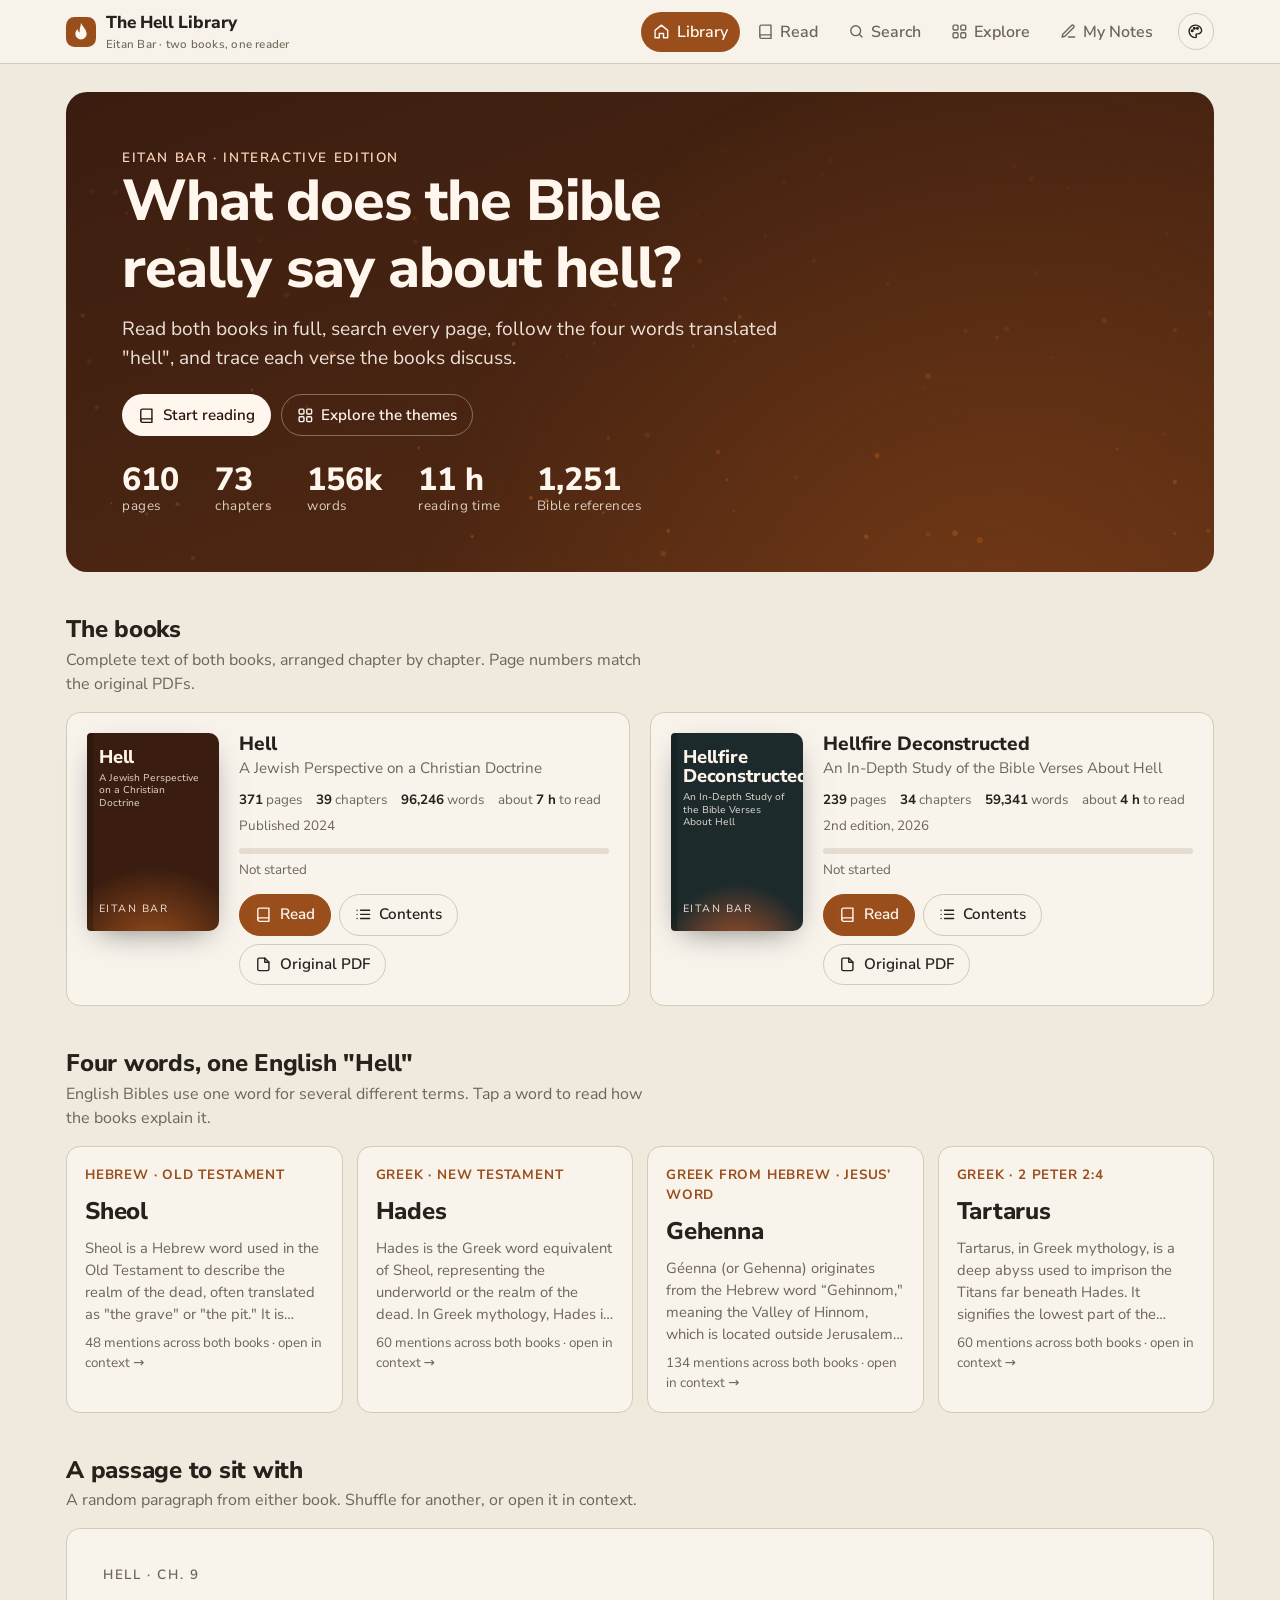
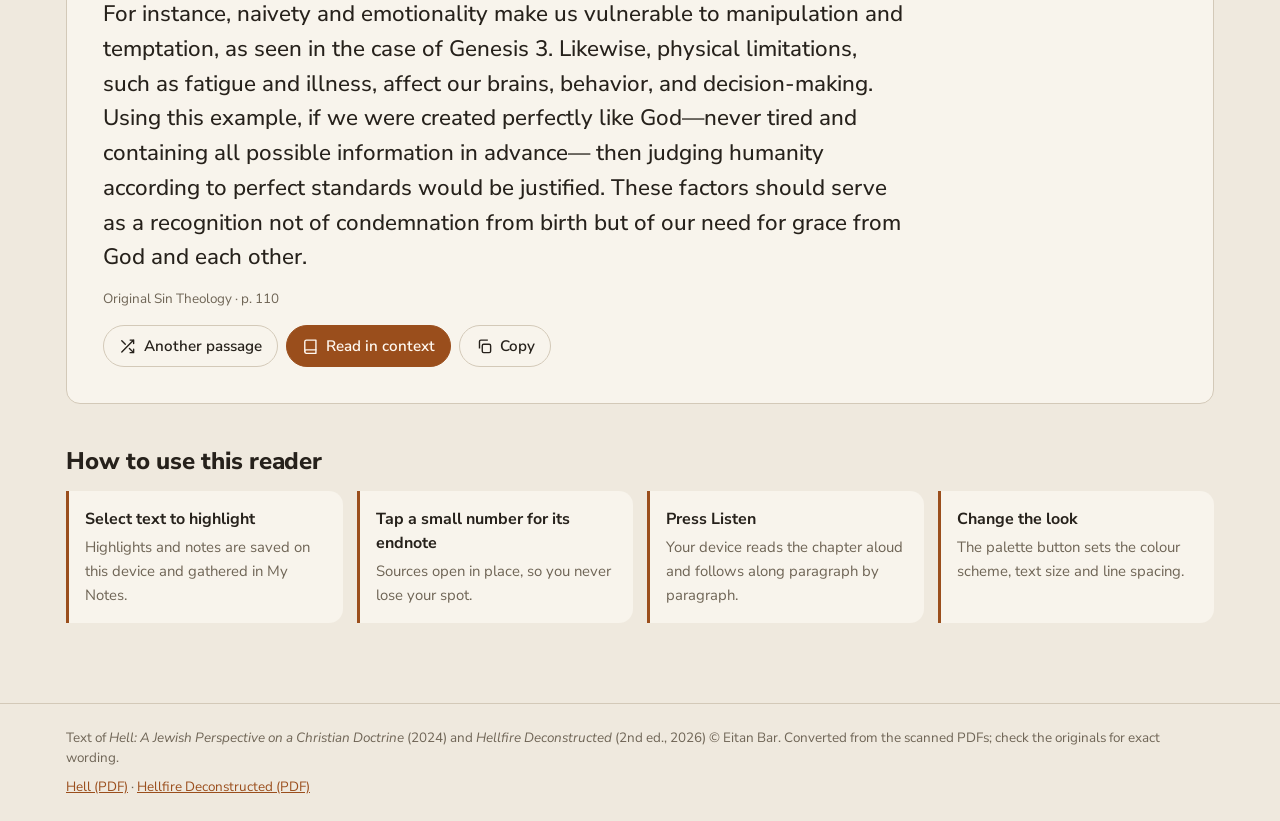
==== index.html @ e396541b "Add The Hell Library: interactive reader for both books Single-file HTML app with the full OCR'd tex" ====
<!doctype html>
<html lang="en">
<head>
<meta charset="utf-8">
<meta name="viewport" content="width=device-width, initial-scale=1, viewport-fit=cover">
<title>The Hell Library</title>
<meta name="claude:viewport-fit-sides" content="cover">
<meta name="description" content="An interactive reader for two books by Eitan Bar: Hell: A Jewish Perspective on a Christian Doctrine, and Hellfire Deconstructed.">
<link rel="preconnect" href="https://fonts.googleapis.com">
<link rel="preconnect" href="https://fonts.gstatic.com" crossorigin>
<link rel="stylesheet" href="https://fonts.googleapis.com/css2?family=Nunito+Sans:ital,opsz,wght@0,6..12,300..900;1,6..12,300..900&display=swap">
<style>
:root { padding-top: env(safe-area-inset-top, 0px); padding-bottom: env(safe-area-inset-bottom, 0px); }
body { margin: 0; }
[hidden] { display: none !important; }
img { max-width: 100%; }

/* Layout: an app shell. Sticky top bar, then one of five views (Library, Read, Search, Explore, My Notes).
   The reader is a contents rail + a single reading column held near 66 characters. */
:root {
  /* Default "Jerusalem Stone" (light) */
  --bg: #efe9de; --surface: #f8f4ec; --surface-2: #e5ddcf; --ink: #26211b; --muted: #6f6556;
  --line: #d3c9b8; --accent: #9a4e1c; --accent-ink: #fff8f0; --accent-soft: #9a4e1c22; --hl: #f2c94c66;
  --cover-a: #3a1d10; --cover-b: #9a4e1c; --cover2-a: #1d2a2c; --cover2-b: #b8572a;
  --font: "Avenir Next", "Avenir", "Nunito Sans", "Segoe UI", system-ui, -apple-system, sans-serif;
  --step--1: .84rem; --step-0: 1rem; --step-1: 1.2rem; --step-2: 1.5rem; --step-3: 2rem; --step-4: clamp(2.2rem, 6vw, 3.6rem);
  --radius: 14px; --read-size: 1.12rem; --read-lh: 1.75;
}
@media (prefers-color-scheme: dark) { :root:not([data-theme="light"]) {
  --bg: #120d0b; --surface: #1c1512; --surface-2: #2a201b; --ink: #f1e6dc; --muted: #b29f8f;
  --line: #3a2d26; --accent: #ff7f45; --accent-ink: #1a0d06; --accent-soft: #ff7f4526; --hl: #ff9f4a44;
  --cover-a: #2a0f06; --cover-b: #c2461a; --cover2-a: #0f1a1c; --cover2-b: #d0622c; color-scheme: dark; } }
:root[data-theme="dark"] {
  --bg: #120d0b; --surface: #1c1512; --surface-2: #2a201b; --ink: #f1e6dc; --muted: #b29f8f;
  --line: #3a2d26; --accent: #ff7f45; --accent-ink: #1a0d06; --accent-soft: #ff7f4526; --hl: #ff9f4a44;
  --cover-a: #2a0f06; --cover-b: #c2461a; --cover2-a: #0f1a1c; --cover2-b: #d0622c; color-scheme: dark; }

/* Colour schemes the reader can choose; each sets the full palette */
:root[data-scheme="stone"] { --bg: #efe9de; --surface: #f8f4ec; --surface-2: #e5ddcf; --ink: #26211b; --muted: #6f6556; --line: #d3c9b8; --accent: #9a4e1c; --accent-ink: #fff8f0; --accent-soft: #9a4e1c22; --hl: #f2c94c66; --cover-a: #3a1d10; --cover-b: #9a4e1c; --cover2-a: #1d2a2c; --cover2-b: #b8572a; color-scheme: light; }
:root[data-scheme="gehenna"] { --bg: #120d0b; --surface: #1c1512; --surface-2: #2a201b; --ink: #f1e6dc; --muted: #b29f8f; --line: #3a2d26; --accent: #ff7f45; --accent-ink: #1a0d06; --accent-soft: #ff7f4526; --hl: #ff9f4a44; --cover-a: #2a0f06; --cover-b: #c2461a; --cover2-a: #0f1a1c; --cover2-b: #d0622c; color-scheme: dark; }
:root[data-scheme="deadsea"] { --bg: #e9f2f1; --surface: #f6fbfa; --surface-2: #d6e6e4; --ink: #10302f; --muted: #4f6d6b; --line: #bcd3d0; --accent: #0b7f7b; --accent-ink: #f2fffe; --accent-soft: #0b7f7b22; --hl: #7fe0d455; --cover-a: #0b3b3a; --cover-b: #2a9d8f; --cover2-a: #12263a; --cover2-b: #3b8ea5; color-scheme: light; }
:root[data-scheme="midnight"] { --bg: #0c1222; --surface: #131b30; --surface-2: #1c2640; --ink: #e7e9f2; --muted: #9aa3bd; --line: #26324f; --accent: #e8b54d; --accent-ink: #1a1405; --accent-soft: #e8b54d24; --hl: #e8b54d40; --cover-a: #0a0f1f; --cover-b: #3a4a7a; --cover2-a: #1b1430; --cover2-b: #b08a2e; color-scheme: dark; }
:root[data-scheme="olive"] { --bg: #eef0e4; --surface: #f8f9f1; --surface-2: #dfe3cf; --ink: #22281a; --muted: #5f6a4c; --line: #c9cfb4; --accent: #56722a; --accent-ink: #f7fbef; --accent-soft: #56722a22; --hl: #c9e26555; --cover-a: #1f2a12; --cover-b: #6b8a35; --cover2-a: #2e2a14; --cover2-b: #a08a3a; color-scheme: light; }
:root[data-scheme="sheol"] { --bg: #16141b; --surface: #1f1c26; --surface-2: #2a2633; --ink: #ebe6f2; --muted: #a49cb4; --line: #363044; --accent: #b9a2ea; --accent-ink: #160f24; --accent-soft: #b9a2ea26; --hl: #b9a2ea40; --cover-a: #120f1a; --cover-b: #5b4a8a; --cover2-a: #1a1420; --cover2-b: #8a6aa8; color-scheme: dark; }
:root[data-scheme="sepia"] { --bg: #f1e7d0; --surface: #f8f0dc; --surface-2: #e6d9bb; --ink: #3a2d1b; --muted: #75634a; --line: #d6c6a2; --accent: #8b3f16; --accent-ink: #fff6e8; --accent-soft: #8b3f1622; --hl: #e9b44c55; --cover-a: #3d2510; --cover-b: #8b5a2b; --cover2-a: #2d2418; --cover2-b: #a0522d; color-scheme: light; }
:root[data-scheme="contrast"] { --bg: #ffffff; --surface: #ffffff; --surface-2: #ececec; --ink: #000000; --muted: #333333; --line: #000000; --accent: #0039b3; --accent-ink: #ffffff; --accent-soft: #0039b322; --hl: #ffe600; --cover-a: #000000; --cover-b: #0039b3; --cover2-a: #000000; --cover2-b: #8a1c00; color-scheme: light; }

* { box-sizing: border-box; }
html { -webkit-text-size-adjust: 100%; }
body { background: var(--bg); color: var(--ink); font-family: var(--font); font-size: var(--step-0); line-height: 1.5; transition: background .3s, color .3s; }
body::before { content: ""; position: fixed; inset: 0 0 auto; height: env(safe-area-inset-top, 0px); z-index: 10; background: var(--surface); }
button, input, select { font: inherit; color: inherit; }
a { color: var(--accent); }
:focus-visible { outline: 2px solid var(--accent); outline-offset: 2px; border-radius: 6px; }
h1, h2, h3 { text-wrap: balance; line-height: 1.15; margin: 0; }
.wrap { max-width: 1180px; margin: 0 auto; padding-left: max(16px, env(safe-area-inset-left, 0px)); padding-right: max(16px, env(safe-area-inset-right, 0px)); }
.eyebrow { font-size: var(--step--1); letter-spacing: .12em; text-transform: uppercase; color: var(--muted); font-weight: 600; }
.btn { display: inline-flex; align-items: center; gap: .5em; border: 1px solid var(--line); background: var(--surface); padding: .55em 1em; border-radius: 999px; cursor: pointer; font-weight: 600; font-size: .95rem; text-decoration: none; color: var(--ink); transition: transform .15s, background .2s, border-color .2s; }
.btn:hover { border-color: var(--accent); }
.btn:active { transform: scale(.97); }
.btn.primary { background: var(--accent); color: var(--accent-ink); border-color: var(--accent); }
.btn.ghost { background: transparent; }
.btn.icon { padding: .5em; width: 2.4em; height: 2.4em; justify-content: center; }
.btn svg { width: 1.1em; height: 1.1em; flex: none; }
.chip { border: 1px solid var(--line); background: var(--surface); border-radius: 999px; padding: .3em .8em; cursor: pointer; font-size: .88rem; font-weight: 600; }
.chip[aria-pressed="true"] { background: var(--accent); color: var(--accent-ink); border-color: var(--accent); }

/* Top bar */
.top { position: sticky; top: env(safe-area-inset-top, 0px); z-index: 20; background: color-mix(in srgb, var(--surface) 92%, transparent); backdrop-filter: blur(10px); border-bottom: 1px solid var(--line); }
.top .wrap { display: flex; align-items: center; gap: 12px; padding-block: 10px; }
.brand { text-align: left; display: flex; align-items: center; gap: 10px; font-weight: 800; letter-spacing: -.01em; font-size: 1.08rem; cursor: pointer; background: none; border: 0; padding: 0; white-space: nowrap; }
.brand .mark { width: 30px; height: 30px; flex: none; }
.nav { display: flex; gap: 4px; margin-left: auto; overflow-x: auto; scrollbar-width: none; }
.nav::-webkit-scrollbar { display: none; }
.nav button { border: 0; background: none; padding: .5em .8em; border-radius: 999px; font-weight: 600; cursor: pointer; color: var(--muted); white-space: nowrap; display: flex; align-items: center; gap: .4em; }
.nav button svg { width: 1.05em; height: 1.05em; }
.nav button[aria-current="page"] { color: var(--accent-ink); background: var(--accent); }
.progress-line { position: absolute; left: 0; bottom: -1px; height: 3px; background: var(--accent); width: 0; transition: width .1s linear; }
@media (max-width: 760px) {
  .top .wrap { flex-wrap: wrap; row-gap: 6px; }
  .nav { margin-left: 0; order: 3; width: 100%; justify-content: space-between; }
  .nav button { flex-direction: column; gap: 2px; font-size: .72rem; padding: .35em .5em; }
  .nav button svg { width: 1.3em; height: 1.3em; }
  .brand-text small { display: none; }
  #schemeBtn { margin-left: auto; }
}
.brand-text small { display: block; font-weight: 500; font-size: .72rem; color: var(--muted); letter-spacing: .02em; }

.view { padding-block: 28px 80px; }
.view[hidden] { display: none !important; }

/* Library */
.hero { position: relative; overflow: hidden; border-radius: calc(var(--radius) * 1.5); background: linear-gradient(160deg, var(--cover-a), color-mix(in srgb, var(--cover-a) 70%, var(--cover-b))); color: #fff6ee; padding: clamp(24px, 5vw, 56px); isolation: isolate; }
.hero canvas { position: absolute; inset: 0; width: 100%; height: 100%; z-index: -1; }
.hero h1 { font-size: var(--step-4); font-weight: 800; letter-spacing: -.02em; max-width: 16ch; }
.hero p { max-width: 58ch; font-size: var(--step-1); opacity: .9; margin: 14px 0 0; }
.hero .eyebrow { color: #ffd9bf; }
.hero .actions { display: flex; flex-wrap: wrap; gap: 10px; margin-top: 22px; }
.hero .btn { background: #fff6ee; color: #2a130a; border-color: transparent; }
.hero .btn.ghost { background: transparent; color: #fff6ee; border-color: #ffffff55; }
.stats { display: flex; flex-wrap: wrap; gap: 22px 36px; margin-top: 28px; }
.stats div { display: flex; flex-direction: column; }
.stats b { font-size: var(--step-3); font-weight: 800; font-variant-numeric: tabular-nums; line-height: 1; }
.stats span { font-size: var(--step--1); opacity: .8; letter-spacing: .04em; }

.section-head { display: flex; align-items: end; justify-content: space-between; gap: 12px; flex-wrap: wrap; margin: 44px 0 16px; }
.section-head h2 { font-size: var(--step-2); font-weight: 800; letter-spacing: -.01em; }
.section-head p { margin: 4px 0 0; color: var(--muted); max-width: 60ch; }

.books { display: grid; grid-template-columns: repeat(auto-fit, minmax(min(100%, 420px), 1fr)); gap: 20px; }
.book { display: grid; grid-template-columns: 132px 1fr; gap: 20px; background: var(--surface); border: 1px solid var(--line); border-radius: var(--radius); padding: 20px; min-width: 0; }
.cover { aspect-ratio: 2 / 3; max-width: 100%; border-radius: 4px 10px 10px 4px; padding: 14px 12px; display: flex; flex-direction: column; justify-content: space-between; color: #fff4ea; box-shadow: 0 10px 30px -12px #0008, inset 6px 0 0 #0003; position: relative; overflow: hidden; cursor: pointer; transition: transform .25s; }
.cover:hover { transform: translateY(-4px) rotate(-1deg); }
.cover.c1 { background: radial-gradient(120% 70% at 50% 110%, var(--cover-b), transparent 60%), var(--cover-a); }
.cover.c2 { background: radial-gradient(90% 60% at 50% 115%, var(--cover2-b), transparent 65%), linear-gradient(var(--cover2-a), var(--cover2-a)); }
.cover .ct { font-weight: 800; font-size: 1.15rem; line-height: 1.05; letter-spacing: -.01em; }
.cover .cs { font-size: .62rem; opacity: .85; margin-top: 6px; line-height: 1.25; }
.cover .ca { font-size: .66rem; letter-spacing: .14em; text-transform: uppercase; opacity: .9; }
.book h3 { font-size: var(--step-1); font-weight: 800; }
.book .sub { color: var(--muted); margin: 2px 0 10px; font-size: .95rem; }
.book .meta { display: flex; flex-wrap: wrap; gap: 6px 14px; font-size: var(--step--1); color: var(--muted); font-variant-numeric: tabular-nums; }
.book .meta b { color: var(--ink); }
.book .row { display: flex; flex-wrap: wrap; gap: 8px; margin-top: 14px; }
.bar { height: 6px; border-radius: 99px; background: var(--surface-2); overflow: hidden; margin-top: 12px; }
.bar i { display: block; height: 100%; background: var(--accent); border-radius: 99px; transition: width .4s; }
.bar-label { font-size: var(--step--1); color: var(--muted); margin-top: 6px; font-variant-numeric: tabular-nums; }
@media (max-width: 520px) { #listenBtn span { display: none; } #listenBtn { padding: .5em; width: 2.4em; height: 2.4em; justify-content: center; } .rtools { gap: 4px; } .rtools .btn.icon { width: 2.2em; height: 2.2em; } }
@media (max-width: 480px) { .book { grid-template-columns: 96px 1fr; gap: 14px; padding: 14px; } .cover .ct { font-size: .9rem; } }

.words4 { display: grid; grid-template-columns: repeat(auto-fit, minmax(min(100%, 230px), 1fr)); gap: 14px; }
.word { background: var(--surface); border: 1px solid var(--line); border-radius: var(--radius); padding: 18px; cursor: pointer; text-align: left; display: flex; flex-direction: column; gap: 8px; transition: border-color .2s, transform .2s; min-width: 0; }
.word:hover { border-color: var(--accent); transform: translateY(-2px); }
.word .w { font-size: var(--step-2); font-weight: 800; letter-spacing: -.01em; }
.word .lang { font-size: var(--step--1); color: var(--accent); font-weight: 700; letter-spacing: .06em; text-transform: uppercase; }
.word .snip { color: var(--muted); font-size: .92rem; display: -webkit-box; -webkit-line-clamp: 4; -webkit-box-orient: vertical; overflow: hidden; }
.word .count { font-size: var(--step--1); color: var(--muted); font-variant-numeric: tabular-nums; }

.passage { background: var(--surface); border: 1px solid var(--line); border-radius: var(--radius); padding: clamp(20px, 4vw, 36px); position: relative; }
.passage blockquote { margin: 0; font-size: clamp(1.1rem, 2.4vw, 1.4rem); line-height: 1.55; font-weight: 500; max-width: 62ch; }
.passage .src { margin-top: 14px; color: var(--muted); font-size: var(--step--1); }
.passage .row { display: flex; gap: 8px; flex-wrap: wrap; margin-top: 16px; }
.fade-in { animation: fade .45s ease both; }
@keyframes fade { from { opacity: .2; transform: translateY(6px); } to { opacity: 1; transform: none; } }

.howto { display: grid; grid-template-columns: repeat(auto-fit, minmax(min(100%, 240px), 1fr)); gap: 14px; }
.howto div { padding: 16px; border-left: 3px solid var(--accent); background: var(--surface); border-radius: 0 var(--radius) var(--radius) 0; }
.howto b { display: block; margin-bottom: 4px; }
.howto span { color: var(--muted); font-size: .93rem; }

/* Reader */
.reader { display: grid; grid-template-columns: 300px minmax(0, 1fr); gap: 36px; align-items: start; }
.toc { position: sticky; top: calc(env(safe-area-inset-top, 0px) + 74px); max-height: calc(100vh - 100px); overflow: auto; background: var(--surface); border: 1px solid var(--line); border-radius: var(--radius); padding: 14px; overscroll-behavior: contain; }
.toc .switch { display: flex; gap: 6px; margin-bottom: 12px; }
.toc .switch button { flex: 1; font-size: .8rem; padding: .45em .5em; }
.toc .part { font-size: .72rem; letter-spacing: .1em; text-transform: uppercase; color: var(--accent); font-weight: 700; margin: 14px 6px 6px; }
.toc ol { list-style: none; margin: 0; padding: 0; }
.toc li button { width: 100%; text-align: left; border: 0; background: none; padding: .45em .55em; border-radius: 8px; cursor: pointer; display: grid; grid-template-columns: 2.1em 1fr auto; gap: 4px; align-items: baseline; font-size: .9rem; line-height: 1.3; color: var(--ink); }
.toc li button:hover { background: var(--surface-2); }
.toc li button[aria-current="true"] { background: var(--accent-soft); color: var(--ink); font-weight: 700; }
.toc .n { color: var(--muted); font-variant-numeric: tabular-nums; font-size: .8rem; }
.toc .done { width: 8px; height: 8px; border-radius: 50%; background: var(--accent); align-self: center; }
.toc .todo { width: 8px; height: 8px; border-radius: 50%; border: 1.5px solid var(--line); align-self: center; }

.rtools { position: sticky; top: calc(env(safe-area-inset-top, 0px) + 62px); z-index: 5; display: flex; flex-wrap: wrap; gap: 6px; align-items: center; background: color-mix(in srgb, var(--bg) 92%, transparent); backdrop-filter: blur(8px); padding: 10px 0; margin-bottom: 8px; border-bottom: 1px solid var(--line); }
.rtools .sep { width: 1px; height: 24px; background: var(--line); margin: 0 4px; }
.rtools .grow { flex: 1; }
#tocBtn { display: none; }
article.chapter { max-width: 68ch; margin: 0 auto; font-size: var(--read-size); line-height: var(--read-lh); }
.chapter header { margin: 24px 0 30px; }
.chapter header .eyebrow { color: var(--accent); }
.chapter header h1 { font-size: clamp(1.8rem, 4.4vw, 2.8rem); font-weight: 800; letter-spacing: -.02em; margin-top: 8px; }
.chapter header .info { display: flex; flex-wrap: wrap; gap: 6px 16px; color: var(--muted); font-size: var(--step--1); margin-top: 12px; font-variant-numeric: tabular-nums; }
.chapter p, .chapter blockquote { margin: 0 0 1em; position: relative; }
.chapter p { hyphens: auto; }
.chapter h3 { font-size: 1.25em; font-weight: 800; margin: 1.8em 0 .6em; letter-spacing: -.01em; }
.chapter blockquote { padding: .2em 0 .2em 1.1em; border-left: 3px solid var(--accent); font-style: italic; color: color-mix(in srgb, var(--ink) 85%, var(--muted)); }
.chapter .attr, .chapter .cite { text-align: right; color: var(--muted); font-size: .88em; margin-top: -.6em; font-weight: 600; }
.chapter .attr::before, .chapter .cite::before { content: "— "; }
.chapter .li { padding-left: 1.2em; }
.pg { position: absolute; left: -4.4em; top: .35em; font-size: .68rem; color: var(--muted); font-variant-numeric: tabular-nums; letter-spacing: .04em; font-style: normal; white-space: nowrap; }
@media (max-width: 1100px) { .pg { position: static; display: inline-block; margin-right: .5em; padding: 0 .4em; border: 1px solid var(--line); border-radius: 4px; vertical-align: .15em; } }
.fn { border: 0; background: var(--accent-soft); color: var(--accent); font-weight: 800; font-size: .66em; padding: .05em .4em; border-radius: 4px; vertical-align: super; line-height: 1; cursor: pointer; font-style: normal; }
mark { background: var(--hl); color: inherit; border-radius: 3px; padding: 0 .1em; }
mark.term { background: var(--accent-soft); outline: 1px solid var(--accent); }
.speaking { background: var(--accent-soft); box-shadow: -10px 0 0 var(--accent-soft), 10px 0 0 var(--accent-soft); border-radius: 4px; }
.flash { animation: flash 2.2s ease; }
@keyframes flash { 0%, 40% { background: var(--hl); } 100% { background: transparent; } }
.chapnav { display: grid; grid-template-columns: 1fr 1fr; gap: 12px; margin-top: 48px; }
.chapnav button { text-align: left; border: 1px solid var(--line); background: var(--surface); border-radius: var(--radius); padding: 14px 16px; cursor: pointer; min-width: 0; }
.chapnav button:hover { border-color: var(--accent); }
.chapnav button:last-child { text-align: right; }
.chapnav small { display: block; color: var(--muted); font-size: var(--step--1); }
.chapnav b { display: block; overflow: hidden; text-overflow: ellipsis; white-space: nowrap; }
.pdfnote { margin-top: 18px; text-align: center; color: var(--muted); font-size: var(--step--1); }
@media (max-width: 900px) {
  .reader { grid-template-columns: 1fr; }
  .toc { position: fixed; z-index: 40; top: 0; bottom: 0; left: 0; width: min(88vw, 340px); max-height: none; border-radius: 0 var(--radius) var(--radius) 0; transform: translateX(-105%); transition: transform .28s ease; padding-top: calc(14px + env(safe-area-inset-top, 0px)); padding-left: max(14px, env(safe-area-inset-left, 0px)); padding-bottom: calc(14px + env(safe-area-inset-bottom, 0px)); }
  .toc.open { transform: none; box-shadow: 0 0 0 100vmax #0006; }
  #tocBtn { display: inline-flex; }
  .rtools .sep { display: none; }
  .rtools { top: calc(env(safe-area-inset-top, 0px) + 98px); }
}

/* Popover + toast */
.pop { position: fixed; z-index: 60; max-width: min(420px, calc(100vw - 32px)); background: var(--surface); color: var(--ink); border: 1px solid var(--line); border-radius: 12px; padding: 14px 16px; box-shadow: 0 18px 50px -12px #0007; font-size: .92rem; line-height: 1.5; word-break: break-word; }
.pop .h { font-weight: 800; color: var(--accent); margin-bottom: 4px; font-size: .8rem; letter-spacing: .06em; text-transform: uppercase; }
.toast { position: fixed; left: 50%; bottom: calc(20px + env(safe-area-inset-bottom, 0px)); transform: translateX(-50%) translateY(20px); background: var(--ink); color: var(--bg); padding: .7em 1.2em; border-radius: 999px; font-weight: 600; opacity: 0; transition: .25s; z-index: 70; pointer-events: none; max-width: calc(100vw - 32px); text-align: center; }
.toast.show { opacity: 1; transform: translateX(-50%); }
.selbar { position: fixed; z-index: 55; display: flex; gap: 4px; background: var(--ink); padding: 4px; border-radius: 999px; box-shadow: 0 10px 30px -8px #0008; }
.selbar button { border: 0; background: none; color: var(--bg); padding: .45em .8em; border-radius: 999px; cursor: pointer; font-weight: 700; font-size: .85rem; }
.selbar button:hover { background: #fff2; }

/* Scheme picker */
.schemes { position: fixed; z-index: 65; right: max(16px, env(safe-area-inset-right, 0px)); top: calc(env(safe-area-inset-top, 0px) + 64px); width: min(340px, calc(100vw - 32px)); background: var(--surface); border: 1px solid var(--line); border-radius: var(--radius); box-shadow: 0 24px 60px -16px #0008; padding: 16px; }
.schemes h4 { margin: 0 0 10px; font-size: .8rem; letter-spacing: .1em; text-transform: uppercase; color: var(--muted); }
.schemes .grid { display: grid; grid-template-columns: repeat(3, 1fr); gap: 8px; }
.sw { border: 2px solid transparent; border-radius: 12px; padding: 6px; cursor: pointer; background: var(--surface-2); display: flex; flex-direction: column; gap: 6px; align-items: stretch; font-size: .74rem; font-weight: 700; }
.sw[aria-pressed="true"] { border-color: var(--accent); }
.sw .dots { height: 34px; border-radius: 8px; display: flex; overflow: hidden; }
.sw .dots i { flex: 1; }
.schemes .ctrl { display: grid; grid-template-columns: auto 1fr auto; gap: 10px; align-items: center; margin-top: 14px; font-size: .88rem; }
.schemes input[type=range] { width: 100%; accent-color: var(--accent); }

/* Search */
.searchbox { display: flex; gap: 10px; align-items: center; background: var(--surface); border: 1px solid var(--line); border-radius: 999px; padding: 6px 6px 6px 18px; }
.searchbox:focus-within { border-color: var(--accent); }
.searchbox input { flex: 1; border: 0; background: none; outline: none; font-size: 1.1rem; min-width: 0; padding: .4em 0; }
.filters { display: flex; flex-wrap: wrap; gap: 8px; margin: 14px 0; align-items: center; }
.filters .lbl { color: var(--muted); font-size: var(--step--1); margin-right: 4px; }
.results { display: flex; flex-direction: column; gap: 10px; }
.res { text-align: left; border: 1px solid var(--line); background: var(--surface); border-radius: 12px; padding: 14px 16px; cursor: pointer; min-width: 0; }
.res:hover { border-color: var(--accent); }
.res .where { font-size: var(--step--1); color: var(--muted); display: flex; gap: 8px; flex-wrap: wrap; }
.res .where b { color: var(--accent); }
.res .txt { margin-top: 6px; line-height: 1.55; }
.res-summary { color: var(--muted); margin: 6px 0 12px; font-variant-numeric: tabular-nums; }
.suggest { display: flex; flex-wrap: wrap; gap: 8px; }

/* Explore */
.tabs { display: flex; gap: 6px; flex-wrap: wrap; margin-bottom: 16px; }
.heat-wrap { overflow-x: auto; background: var(--surface); border: 1px solid var(--line); border-radius: var(--radius); padding: 16px; }
.heat { display: grid; gap: 3px; align-items: center; min-width: max-content; }
.heat .tl { font-size: .85rem; font-weight: 700; padding-right: 10px; white-space: nowrap; position: sticky; left: -16px; background: var(--surface); z-index: 1; padding-left: 0; }
.heat .tl small { color: var(--muted); font-weight: 600; font-variant-numeric: tabular-nums; margin-left: 4px; }
.heat .c { width: 18px; height: 22px; border-radius: 4px; border: 0; padding: 0; cursor: pointer; background: var(--surface-2); }
.heat .c:hover { outline: 2px solid var(--ink); }
.heat .ch { font-size: .62rem; color: var(--muted); text-align: center; font-variant-numeric: tabular-nums; }
.legend { display: flex; align-items: center; gap: 8px; font-size: var(--step--1); color: var(--muted); margin-top: 12px; flex-wrap: wrap; }
.legend .ramp { display: flex; gap: 2px; }
.legend .ramp i { width: 16px; height: 12px; border-radius: 3px; }
.tip { font-size: var(--step--1); color: var(--muted); margin-top: 8px; }
.explore-grid { display: grid; grid-template-columns: minmax(0, 1fr) minmax(0, 1fr); gap: 20px; margin-top: 8px; }
@media (max-width: 860px) { .explore-grid { grid-template-columns: 1fr; } }
.panel { background: var(--surface); border: 1px solid var(--line); border-radius: var(--radius); padding: 18px; min-width: 0; }
.panel h3 { font-size: var(--step-1); font-weight: 800; margin-bottom: 4px; }
.panel > p { color: var(--muted); margin: 0 0 14px; font-size: .93rem; }
.bars { display: flex; flex-direction: column; gap: 6px; }
.brow { display: grid; grid-template-columns: 7.5em 1fr 2.6em; gap: 10px; align-items: center; font-size: .88rem; border: 0; background: none; padding: 2px 4px; border-radius: 6px; cursor: pointer; text-align: left; }
.brow:hover { background: var(--surface-2); }
.brow[aria-pressed="true"] { background: var(--accent-soft); }
.brow .track { height: 14px; background: var(--surface-2); border-radius: 4px; overflow: hidden; }
.brow .track i { display: block; height: 100%; background: var(--accent); border-radius: 4px; }
.brow .v { text-align: right; font-variant-numeric: tabular-nums; color: var(--muted); }
.refs { display: flex; flex-wrap: wrap; gap: 6px; max-height: 360px; overflow: auto; }
.ref { border: 1px solid var(--line); background: var(--bg); border-radius: 8px; padding: .25em .6em; cursor: pointer; font-size: .85rem; font-variant-numeric: tabular-nums; }
.ref:hover, .ref[aria-pressed="true"] { border-color: var(--accent); background: var(--accent-soft); }
.ref sup { color: var(--accent); font-weight: 800; margin-left: 2px; }
.reflist { margin-top: 14px; display: flex; flex-direction: column; gap: 8px; }

/* Notes */
.notes { display: flex; flex-direction: column; gap: 10px; }
.note { background: var(--surface); border: 1px solid var(--line); border-radius: 12px; padding: 14px 16px; display: grid; grid-template-columns: 1fr auto; gap: 10px; min-width: 0; }
.note .q { border-left: 3px solid var(--accent); padding-left: 10px; line-height: 1.55; min-width: 0; overflow-wrap: anywhere; }
.note .where { font-size: var(--step--1); color: var(--muted); margin-top: 6px; }
.note .acts { display: flex; flex-direction: column; gap: 6px; }
.empty { text-align: center; padding: 40px 16px; color: var(--muted); border: 1px dashed var(--line); border-radius: var(--radius); }
.empty b { display: block; color: var(--ink); font-size: var(--step-1); margin-bottom: 6px; }

.foot { border-top: 1px solid var(--line); padding-block: 24px; color: var(--muted); font-size: var(--step--1); }
.foot .wrap { display: flex; flex-wrap: wrap; gap: 8px 24px; justify-content: space-between; }

@media (prefers-reduced-motion: reduce) { *, *::before, *::after { animation-duration: .01ms !important; transition-duration: .01ms !important; scroll-behavior: auto !important; } }
</style>
</head>
<body>

<svg width="0" height="0" style="position:absolute" aria-hidden="true">
  <symbol id="i-book" viewBox="0 0 24 24" fill="none" stroke="currentColor" stroke-width="2" stroke-linecap="round" stroke-linejoin="round"><path d="M4 19.5A2.5 2.5 0 0 1 6.5 17H20V3H6.5A2.5 2.5 0 0 0 4 5.5z"/><path d="M4 19.5A2.5 2.5 0 0 0 6.5 22H20v-5"/></symbol>
  <symbol id="i-home" viewBox="0 0 24 24" fill="none" stroke="currentColor" stroke-width="2" stroke-linecap="round" stroke-linejoin="round"><path d="M3 10.5 12 3l9 7.5V21h-6v-6H9v6H3z"/></symbol>
  <symbol id="i-search" viewBox="0 0 24 24" fill="none" stroke="currentColor" stroke-width="2" stroke-linecap="round"><circle cx="11" cy="11" r="7"/><path d="m20 20-3.5-3.5"/></symbol>
  <symbol id="i-map" viewBox="0 0 24 24" fill="none" stroke="currentColor" stroke-width="2" stroke-linecap="round" stroke-linejoin="round"><rect x="3" y="3" width="7" height="7" rx="1.5"/><rect x="14" y="3" width="7" height="7" rx="1.5"/><rect x="3" y="14" width="7" height="7" rx="1.5"/><rect x="14" y="14" width="7" height="7" rx="1.5"/></symbol>
  <symbol id="i-pen" viewBox="0 0 24 24" fill="none" stroke="currentColor" stroke-width="2" stroke-linecap="round" stroke-linejoin="round"><path d="M12 20h9"/><path d="M16.5 3.5a2.1 2.1 0 0 1 3 3L7 19l-4 1 1-4z"/></symbol>
  <symbol id="i-palette" viewBox="0 0 24 24" fill="none" stroke="currentColor" stroke-width="2" stroke-linecap="round" stroke-linejoin="round"><path d="M12 3a9 9 0 1 0 0 18c1.1 0 1.6-.8 1.6-1.6 0-.5-.2-.8-.4-1.1-.3-.3-.4-.7-.4-1.1 0-.9.7-1.6 1.6-1.6H16a5 5 0 0 0 5-5c0-4.1-4-7.6-9-7.6z"/><circle cx="7.5" cy="11" r="1.2" fill="currentColor"/><circle cx="10.5" cy="7.5" r="1.2" fill="currentColor"/><circle cx="15" cy="7.5" r="1.2" fill="currentColor"/></symbol>
  <symbol id="i-list" viewBox="0 0 24 24" fill="none" stroke="currentColor" stroke-width="2" stroke-linecap="round"><path d="M8 6h13M8 12h13M8 18h13M3 6h.01M3 12h.01M3 18h.01"/></symbol>
  <symbol id="i-play" viewBox="0 0 24 24" fill="currentColor"><path d="M7 4.5v15l12-7.5z"/></symbol>
  <symbol id="i-pause" viewBox="0 0 24 24" fill="currentColor"><rect x="6" y="4.5" width="4" height="15" rx="1"/><rect x="14" y="4.5" width="4" height="15" rx="1"/></symbol>
  <symbol id="i-stop" viewBox="0 0 24 24" fill="currentColor"><rect x="5.5" y="5.5" width="13" height="13" rx="2"/></symbol>
  <symbol id="i-mark" viewBox="0 0 24 24" fill="none" stroke="currentColor" stroke-width="2" stroke-linejoin="round"><path d="M6 3h12v18l-6-4-6 4z"/></symbol>
  <symbol id="i-link" viewBox="0 0 24 24" fill="none" stroke="currentColor" stroke-width="2" stroke-linecap="round"><path d="M10 13a5 5 0 0 0 7.5.5l3-3a5 5 0 0 0-7-7l-1.7 1.7"/><path d="M14 11a5 5 0 0 0-7.5-.5l-3 3a5 5 0 0 0 7 7l1.7-1.7"/></symbol>
  <symbol id="i-shuffle" viewBox="0 0 24 24" fill="none" stroke="currentColor" stroke-width="2" stroke-linecap="round" stroke-linejoin="round"><path d="M16 3h5v5M4 20 21 3M21 16v5h-5M15 15l6 6M4 4l5 5"/></symbol>
  <symbol id="i-left" viewBox="0 0 24 24" fill="none" stroke="currentColor" stroke-width="2.2" stroke-linecap="round" stroke-linejoin="round"><path d="m15 18-6-6 6-6"/></symbol>
  <symbol id="i-right" viewBox="0 0 24 24" fill="none" stroke="currentColor" stroke-width="2.2" stroke-linecap="round" stroke-linejoin="round"><path d="m9 18 6-6-6-6"/></symbol>
  <symbol id="i-file" viewBox="0 0 24 24" fill="none" stroke="currentColor" stroke-width="2" stroke-linecap="round" stroke-linejoin="round"><path d="M14 3H6a2 2 0 0 0-2 2v14a2 2 0 0 0 2 2h12a2 2 0 0 0 2-2V9z"/><path d="M14 3v6h6"/></symbol>
  <symbol id="i-trash" viewBox="0 0 24 24" fill="none" stroke="currentColor" stroke-width="2" stroke-linecap="round" stroke-linejoin="round"><path d="M3 6h18M8 6V4h8v2M6 6l1 14h10l1-14"/></symbol>
  <symbol id="i-copy" viewBox="0 0 24 24" fill="none" stroke="currentColor" stroke-width="2" stroke-linejoin="round"><rect x="9" y="9" width="12" height="12" rx="2"/><path d="M5 15V5a2 2 0 0 1 2-2h10"/></symbol>
</svg>

<header class="top">
  <div class="wrap">
    <button class="brand" id="brand" aria-label="The Hell Library home">
      <svg class="mark" viewBox="0 0 32 32" aria-hidden="true"><rect width="32" height="32" rx="9" fill="var(--accent)"/><path d="M16 6c1 4 6 6.5 6 12a6 6 0 0 1-12 0c0-2.4 1.2-4 2.6-5.2-.1 2 .8 3.3 2 3.6C14 13 15.8 10 16 6z" fill="var(--accent-ink)"/></svg>
      <span class="brand-text">The Hell Library<small>Eitan Bar · two books, one reader</small></span>
    </button>
    <nav class="nav" aria-label="Sections">
      <button data-view="library" aria-current="page"><svg><use href="#i-home"/></svg>Library</button>
      <button data-view="read"><svg><use href="#i-book"/></svg>Read</button>
      <button data-view="search"><svg><use href="#i-search"/></svg>Search</button>
      <button data-view="explore"><svg><use href="#i-map"/></svg>Explore</button>
      <button data-view="notes"><svg><use href="#i-pen"/></svg>My Notes</button>
    </nav>
    <button class="btn icon" id="schemeBtn" aria-label="Colour scheme and text size" aria-expanded="false"><svg><use href="#i-palette"/></svg></button>
  </div>
  <div class="progress-line" id="progressLine"></div>
</header>

<main>
  <!-- LIBRARY -->
  <section class="view wrap" id="v-library">
    <div class="hero">
      <canvas id="embers" aria-hidden="true"></canvas>
      <div class="eyebrow">Eitan Bar · Interactive edition</div>
      <h1>What does the Bible really say about hell?</h1>
      <p>Read both books in full, search every page, follow the four words translated "hell", and trace each verse the books discuss.</p>
      <div class="actions">
        <button class="btn" id="heroContinue"><svg><use href="#i-book"/></svg><span>Start reading</span></button>
        <button class="btn ghost" data-go="explore"><svg><use href="#i-map"/></svg>Explore the themes</button>
      </div>
      <div class="stats" id="heroStats"></div>
    </div>

    <div class="section-head"><div><h2>The books</h2><p>Complete text of both books, arranged chapter by chapter. Page numbers match the original PDFs.</p></div></div>
    <div class="books" id="books"></div>

    <div class="section-head"><div><h2>Four words, one English "Hell"</h2><p>English Bibles use one word for several different terms. Tap a word to read how the books explain it.</p></div></div>
    <div class="words4" id="words4"></div>

    <div class="section-head"><div><h2>A passage to sit with</h2><p>A random paragraph from either book. Shuffle for another, or open it in context.</p></div></div>
    <div class="passage" id="passage"></div>

    <div class="section-head"><div><h2>How to use this reader</h2></div></div>
    <div class="howto">
      <div><b>Select text to highlight</b><span>Highlights and notes are saved on this device and gathered in My Notes.</span></div>
      <div><b>Tap a small number for its endnote</b><span>Sources open in place, so you never lose your spot.</span></div>
      <div><b>Press Listen</b><span>Your device reads the chapter aloud and follows along paragraph by paragraph.</span></div>
      <div><b>Change the look</b><span>The palette button sets the colour scheme, text size and line spacing.</span></div>
    </div>
  </section>

  <!-- READ -->
  <section class="view wrap" id="v-read" hidden>
    <div class="reader">
      <aside class="toc" id="toc" aria-label="Contents"></aside>
      <div style="min-width:0">
        <div class="rtools" id="rtools">
          <button class="btn icon" id="tocBtn" aria-label="Show contents"><svg><use href="#i-list"/></svg></button>
          <button class="btn icon" id="prevBtn" aria-label="Previous chapter"><svg><use href="#i-left"/></svg></button>
          <button class="btn icon" id="nextBtn" aria-label="Next chapter"><svg><use href="#i-right"/></svg></button>
          <span class="sep"></span>
          <button class="btn" id="listenBtn" aria-label="Listen to this chapter"><svg><use href="#i-play"/></svg><span>Listen</span></button>
          <button class="btn icon" id="stopBtn" aria-label="Stop reading aloud" hidden><svg><use href="#i-stop"/></svg></button>
          <span class="grow"></span>
          <button class="btn icon" id="smallerBtn" aria-label="Smaller text">A−</button>
          <button class="btn icon" id="largerBtn" aria-label="Larger text">A+</button>
          <button class="btn icon" id="bookmarkBtn" aria-label="Bookmark this chapter" aria-pressed="false"><svg><use href="#i-mark"/></svg></button>
          <button class="btn icon" id="shareBtn" aria-label="Copy a link to this chapter"><svg><use href="#i-link"/></svg></button>
        </div>
        <article class="chapter" id="chapter"></article>
      </div>
    </div>
  </section>

  <!-- SEARCH -->
  <section class="view wrap" id="v-search" hidden>
    <div class="section-head" style="margin-top:0"><div><h2>Search both books</h2><p>Every word of both books is searchable. Use quotes for an exact phrase.</p></div></div>
    <form class="searchbox" id="searchForm" role="search">
      <svg width="20" height="20" style="color:var(--muted)"><use href="#i-search"/></svg>
      <input id="q" type="search" placeholder="Try Gehenna, aionios, Origen, Lazarus…" autocomplete="off" aria-label="Search text">
      <button class="btn primary" type="submit">Search</button>
    </form>
    <div class="filters" id="searchFilters">
      <span class="lbl">In</span>
      <button class="chip" data-f="all" aria-pressed="true">Both books</button>
      <button class="chip" data-f="jew" aria-pressed="false">Hell: A Jewish Perspective</button>
      <button class="chip" data-f="hfd" aria-pressed="false">Hellfire Deconstructed</button>
    </div>
    <div class="res-summary" id="resSummary"></div>
    <div class="results" id="results"></div>
  </section>

  <!-- EXPLORE -->
  <section class="view wrap" id="v-explore" hidden>
    <div class="section-head" style="margin-top:0"><div><h2>Theme map</h2><p>Where key ideas appear, chapter by chapter. Darker squares mean more mentions. Tap a square to open that chapter with the word marked.</p></div></div>
    <div class="tabs" id="heatTabs">
      <button class="chip" data-b="jew" aria-pressed="true">Hell: A Jewish Perspective</button>
      <button class="chip" data-b="hfd" aria-pressed="false">Hellfire Deconstructed</button>
    </div>
    <div class="heat-wrap"><div class="heat" id="heat"></div>
      <div class="legend"><span>Fewer</span><span class="ramp" id="ramp"></span><span>More mentions</span></div>
    </div>

    <div class="section-head"><div><h2>Scripture index</h2><p>Every Bible reference cited in the two books, gathered by biblical book.</p></div></div>
    <div class="explore-grid">
      <div class="panel"><h3>Most-cited books of the Bible</h3><p>Tap a book to list its verses.</p><div class="bars" id="bibleBars"></div></div>
      <div class="panel"><h3 id="refTitle">References</h3><p id="refSub">Pick a book on the left, or search a reference.</p>
        <div class="searchbox" style="margin-bottom:12px;padding:2px 2px 2px 14px"><input id="refQ" type="search" placeholder="Filter, e.g. 25:46" aria-label="Filter references"></div>
        <div class="refs" id="refs"></div>
        <div class="reflist" id="reflist"></div>
      </div>
    </div>
  </section>

  <!-- NOTES -->
  <section class="view wrap" id="v-notes" hidden>
    <div class="section-head" style="margin-top:0"><div><h2>My notes</h2><p>Your highlights and bookmarks. They are stored in this browser only.</p></div>
      <div class="row" style="display:flex;gap:8px;flex-wrap:wrap"><button class="btn" id="copyNotes"><svg><use href="#i-copy"/></svg>Copy all as text</button></div>
    </div>
    <h3 style="margin:10px 0">Bookmarks</h3>
    <div class="notes" id="bookmarks"></div>
    <h3 style="margin:26px 0 10px">Highlights</h3>
    <div class="notes" id="highlights"></div>
  </section>
</main>

<footer class="foot"><div class="wrap">
  <span>Text of <i>Hell: A Jewish Perspective on a Christian Doctrine</i> (2024) and <i>Hellfire Deconstructed</i> (2nd ed., 2026) © Eitan Bar. Converted from the scanned PDFs; check the originals for exact wording.</span>
  <span id="pdfLinks"></span>
</div></footer>

<div class="schemes" id="schemes" hidden role="dialog" aria-label="Appearance">
  <h4>Colour scheme</h4>
  <div class="grid" id="swatches"></div>
  <div class="ctrl"><label for="sizeR">Text size</label><input id="sizeR" type="range" min="0.9" max="1.6" step="0.02"><span id="sizeV"></span></div>
  <div class="ctrl"><label for="lhR">Line spacing</label><input id="lhR" type="range" min="1.4" max="2.2" step="0.05"><span id="lhV"></span></div>
</div>
<div class="selbar" id="selbar" hidden><button id="hlBtn">Highlight</button><button id="copySelBtn">Copy</button></div>
<div class="toast" id="toast" role="status" aria-live="polite"></div>

<script id="bookdata" type="application/json">[{"id":"jew","title":"Hell","subtitle":"A Jewish Perspective on a Christian Doctrine","author":"Eitan Bar","year":"2024","pdf":"Hell-A-Jewish-Perspective-on-a-Christian-Doctrine.pdf","pages":371,"words":96246,"chapters":[{"part":"","title":"Epigraph","num":null,"blocks":[{"t":"p","s":"When discussing a serious topic such as Hell, starting with a joke is only appropriate!","pg":6},{"t":"p","s":"\"Knock, knock.\"","pg":6},{"t":"p","s":"\"Who's there?”","pg":6},{"t":"p","s":"\"My name is Jesus. You must open up and let me in!\"","pg":6},{"t":"p","s":"\"Why should I let you in?\"","pg":6},{"t":"p","s":"\"So I can save you.”","pg":6},{"t":"p","s":"\"Save me? Save me from what?!\"","pg":6},{"t":"p","s":"\"Save you from what I am going to do to you if you don’t open!” The \"Good News,\" according to some.","pg":6},{"t":"p","s":"Did it shock you? Excellent. I trust the book will have the opposite effect!","pg":6},{"t":"h","s":"Hell vs. Hellfire","pg":6},{"t":"p","s":"In modern language, the term \"Hell\" encompasses a broad doctrine with diverse interpretations, ranging from a literal place of fire to a purely symbolic metaphor and with varying views, such as a place of eternal damnation or a temporary process of purification.","pg":6},{"t":"p","s":"Therefore, I will use the term \"Hellfire\" when specifically describing the Augustinian-Calvinist depiction of a literal place of endless torture in the fire, known by theologians as the ECT (Eternal Conscious Torment) Hellfire view.","pg":6},{"t":"p","s":"Lastly, since the book has a logical flow, I advise you to read the chapters sequentially rather than randomly.","pg":6}],"pages":[6,6]},{"part":"","title":"Introduction","num":null,"blocks":[{"t":"q","s":"The proper context for interpreting the Bible is not Augustine or any other church father. It is not the Catholic Church. It is not the rabbinic movements of late antiquity and the Middle Ages. It is not the Reformation or the Puritans. It is not evangelicalism in any of its flavors. It is not the modern world at all or any period of its history. The proper context for interpreting the Bible is the context of the biblical writers— the context that produced the Bible. Every other context is alien to the biblical writers and, therefore, to the Bible. Yet there is a pervasive tendency in the believing Church to filter the Bible through creeds, confessions, and denominational preferences.\u00001\u0001","pg":7},{"t":"attr","s":"Dr. Michael S. Heiser","pg":7},{"t":"p","s":"As a Jewish individual, ever since I became a believer in Jesus, I've noticed significant differences in the interpretation of the biblical text between Jews and Christians. One example is the concept of hell, but there are many other examples as well, such as ‘sin, ‘atonement,’ ‘salvation,’ and ‘divorce.’\u00002\u0001","pg":7},{"t":"p","s":"Numerous interpretations of the concept of hell have been proposed throughout the generations in most religions. Still, one particularly striking interpretation has captivated the minds of some Conservative Protestant denominations. Among them are the Baptist, Calvinist, Lutheran, Pentecostal, Evangelical, and other fundamentalist groups holding to what is known as the Hellfire view—a place where God, directly or indirectly, punishes most of humanity, eternally tormenting billions of people through excruciating and abusive methods, which according to some depictions, include burning them in flames. These sadistic tortures allegedly would persist every minute of every day for eternity.","pg":7},{"t":"p","s":"I have also observed that varying interpretations of biblical texts can greatly affect one's mental and emotional health. The manner in which we understand certain doctrines, especially concepts such as hell, can profoundly influence our faith-life perspective. Misinterpretations or overly strict views may result in adverse emotions and actions, such as anxiety, depression, fear, and a tendency to judge others harshly.","pg":8},{"t":"p","s":"This is one reason why theologians who critique the \"Hellfire view\" often argue that it is both illogical and misrepresents God's nature as depicted in the Scriptures, emphasizing love, mercy, and corrective justice. A more compassionate and logical understanding of the doctrine of hell can possibly foster a healthier mental, emotional, and spiritual life, free from the burdens of existential fear and religious legalism.","pg":8},{"t":"h","s":"The Modern Reader's Challenges","pg":8},{"t":"p","s":"Modern Christianity has significantly diverged from its origins within the early Jewish movement, undergoing a two-thousand-year evolution shaped by church history and cultural shifts. This transformation started with the adaptation of the Gospel to fit the anti-Jewish sentiments of the Roman Empire and the philosophies of Greece, proceeded with its recontextualization for the converted European pagans, was further altered during the Reformation wars, and ultimately adapted to the distinct context of America's settlement. Consequently, while traces of the original Gospel remain, they are now interwoven with diverse interpretations, traditions, religious biases, erroneous translations, and cultural accretions, which many contemporary Christians might not fully acknowledge. Considering this long history of adaptation and transformation, it is conceivable that numerous obstacles to understanding Christianity from a Jewish perspective have become entrenched in its foundational beliefs.","pg":8},{"t":"p","s":"The Bible, a collection of ancient Jewish documents, is rich with metaphors, symbolism, figures of speech, allusions, parables, and allegories. These literary devices permeate the text, posing significant challenges for those not versed in the original languages, cultures, and historical contexts. This often leads to questionable interpretations and confusion among modern readers, especially Westerners unfamiliar with the Ancient Near East, Judaism, and the Hebrew and Greek languages.","pg":9},{"t":"p","s":"Moreover, language is dynamic; it evolves, and the meanings of many words and phrases change over time. Also, most Hebrew and Greek words have a spectrum of meanings, which context alone can clarify. Additionally, Hebrew operates on a fundamentally different linguistic structure than Germanic / Indo-European languages such as English. Its Semitic roots make it particularly resistant to full translation, as nuances and layers of meaning often elude capture. For example, Semitic languages such as Hebrew and Aramaic are unique compared to English because they primarily use root-based morphology, where most words are formed from three-consonant roots that convey core meanings. This allows for a rich and flexible derivation of related words, unlike English, which relies more on fixed prefixes and suffixes.","pg":9},{"t":"p","s":"For instance, the \"Serpent\" in Genesis 3 is commonly perceived by English readers as a literal snake. Still, in Jewish tradition, it is often understood as a shining being or an angel of light who later lost his ability to fly or walk as punishment (Bereshit Rabbah 20:5). This interpretation arises from the Hebrew word \"NACHASH,\" which is typically translated as \"serpent\" in English. However, \"Nachash\" is a three-letter Hebrew word that can also mean \"copper,\" \"shining,\" or \"bronze,\" suggesting a luminescent and perhaps divine figure symbolizing the supernatural world rather than a talking reptile. Paul, a Jew, likely shared this perspective, as evident in his description of Satan as “an angel of light\" (2 Corinthians 11:14). I provide numerous examples in another book, “Lost in Translation\"; however, this one suffices to demonstrate that the content you read or comprehend in your English Bibles may not be exactly what I read or understand in my Hebrew Bible.","pg":9},{"t":"p","s":"Evidently, translation choices can have far-reaching repercussions that stem partly from inaccurate Bible translations and a failure to appreciate the nuances of language, culture, and context in which pivotal figures like Moses, Jesus, and Paul delivered their teachings.","pg":9},{"t":"p","s":"Additionally, some Semitic languages utilize patterns of vowel changes within these roots to convey grammatical nuances, making their structure markedly different from the more linear construction of English. In any event, the complexity of the biblical text requires meticulous translation decisions, which are undeniably shaped by the translators’ pre-existing theological and religious views. This fact likely accounts for the existence of over 900 different translations of the Bible in English alone.\u00003\u0001","pg":10},{"t":"q","s":"I'll now share one example of what I mean by “the translators’ pre-existing theological and religious views.\"","pg":10},{"t":"cite","s":"Matthew 10:29","pg":10},{"t":"li","s":"- New American Bible:","pg":10},{"t":"p","s":"Are not two sparrows sold for a small coin? Yet not one of them falls to the ground without your Father’s knowledge. Matthew 10:29, NAB","pg":10},{"t":"p","s":"According to the NAB English translation, God knows or is aware of every sparrow's fall, implying divine knowledge rather than will.","pg":10},{"t":"p","s":"In the original Greek, however, no specific word indicates the meaning, so many English translations interpret it as \"knowing.\" At the same time, some, like the King James Version, translated the text as is (only from context it clear the verse speaks of God’s knowledge):","pg":10},{"t":"p","s":"Are not two sparrows sold for a farthing? and one of them shall not fall on the ground without your Father. Matthew 10:29, KJV","pg":10},{"t":"p","s":"Now, see how the NET translation, a popular translation in the US made by a Calvinist group, inserted a different word:","pg":10},{"t":"p","s":"Aren't two sparrows sold for a penny? Yet not one of them falls to the ground apart from your Father's will. Matthew 10:29, NET","pg":11},{"t":"p","s":"Adding the word “will\" into the text implies that nothing, including death, occurs without God's explicit intent. This perfectly aligns with the Calvinist-TULIP doctrine of predestination, where everything that happens happens because God wills it, thus negating true human free will.","pg":11},{"t":"p","s":"For me, as a Jewish reader who has lost family members in the Holocaust, this Calvinist addition is troubling. This translation doesn’t just imply that God was aware of such atrocities—it suggests that Jesus taught God actively willed them to happen! Such a portrayal risks making Jesus appear indifferent to human suffering, even endorsing evil events as divinely ordained. For Jewish readers with a history of suffering and loss, this interpretation is not only theologically revolting but also alienates them from Jesus’ teachings altogether. Moreover, Free Will is a tenet doctrine in Judaism, as are God’s mercy and compassion, contrasting the depiction of God by many Calvinists.\u00004\u0001","pg":11},{"t":"p","s":"But juggling between translations is not the only challenge to the modern English reader. Another challenge is understanding the authors' original context and culture. Therefore, one of the most significant challenges and a popular fallacy in modernday Bible interpretation is the Anachronism Fallacy. This fallacy occurs when an interpretation places ideas, theological concepts, events, customs, etc., in a historical period where they do not belong, leading to distorted conclusions. This involves projecting contemporary ideas, knowledge, or concepts onto past texts, events, or figures.","pg":11},{"t":"p","s":"For instance, the term \"gay\" had a completely different meaning a century ago than it does today. Reading the word in a book written a hundred years ago and applying the modern meaning would be an example of the Anachronism Fallacy. It will soon become evident that the Anachronism Fallacy is frequently employed in modern Christian teachings about the \"hell\" verses.","pg":11},{"t":"p","s":"To complicate things even further, 45,000 different Christian groups—holding to varying interpretations of the Bible—uphold the Bible as the ultimate expression of God's will, each believing they—not others—have interpreted it all correctly. Can you imagine? Every denomination and group is convinced that all other groups and denominations, except their own, of course, are partially or fully mistaken. This conviction has led to violent religious conflicts throughout Christian history, including disputes over numerous theological doctrines, especially salvation, faith, and hell.","pg":11},{"t":"h","s":"Book's Goal","pg":12},{"t":"p","s":"Our goal, therefore, is to transcend more than 2,000 years of predominantly Western, non-Jewish interpretations and strive to comprehend these complex Jewish texts in a manner as close as possible to how their original —also mostly Jewish—audience would have perceived them without permitting our contemporary theological biases to influence our understanding. This task involves a deep dive into historical contexts, examining how ancient words were used and understood in their original settings, and being mindful of the interpretative choices made during later translations.","pg":12},{"t":"p","s":"It is not my intention to write a scholarly technical book but to try and summarize the theological \"must know\" in simple language as best as possible while doing so in a language not native to me (Il was born and raised in Israel, and my native tongue is Hebrew. I later took Greek in seminary. Thus, I will sincerely appreciate your understanding when you find faults in my English).","pg":12},{"t":"p","s":"I have no horse in this race other than to offer my understanding—as a native Hebrew-speaking Jew—of this complex and often misunderstood subject. Personally, as a theologian, I value the diversity of opinions and, for the most part, avoid emotionally attaching myself to any particular doctrine. © Therefore, you will not get conclusive \"yes\" and \"no\" answers. I will not be spoon-feeding you with answers— as though I possess all the correct knowledge—but aim to challenge preconceived notions you may have considered sacrosanct and seek to enrich you with new perspectives on a very controversial doctrine.","pg":12},{"t":"p","s":"This book is organized into four primary sections:","pg":12},{"t":"p","s":"Part I: Important Background - This section surveys the evolution of the concept of hell.","pg":12},{"t":"p","s":"Part II: The Theology of Hellfire - This section delves into the fundamental doctrines that underpin the Augustinian-Calvinist Hellfire.","pg":13},{"t":"p","s":"Part III: Hell in the Bible - This section scrutinizes the key passages and terms commonly associated with hell.","pg":13},{"t":"p","s":"Part IV: An Alternative View of Hell - In this section, I present my reflections on God's justice, salvation, and hell.","pg":13},{"t":"p","s":"Throughout this exploration, I will frequently provide a Jewish perspective, which I believe is crucial and often illuminates the deviations in some Christian teachings. I pray you will enjoy my book!","pg":13},{"t":"p","s":"Historical Background: How Did We Get Here?","pg":14}],"pages":[7,14]},{"part":"Part I · Historical Background: How Did We Get Here?","title":"Introduction","num":null,"blocks":[{"t":"p","s":"n the first part of this book, we will delve into the linguistic roots and historical I context of the concept of \"hell,\" drawing on insights from both early and later Christian traditions as well as Jewish interpretations. The exploration will delve into the etymology of \"hell\" and scrutinize the varying perceptions of hell through Pagan, Jewish, and Christian lenses. The goal is to survey its historical development and its significance across various cultures, eras, and religious frameworks.","pg":15}],"pages":[15,15]},{"part":"","title":"The Philology of \"Hell\"","num":1,"blocks":[{"t":"p","s":"he English word “hell” originates from the Old English \"Hel\" or \"Helle,\" which","pg":16},{"t":"p","s":"Twas derived from the Proto-Germanic term \"haljo.\" This term generally referred to an underworld or a hidden place. \"Haljo\" is also related to the Old Norse word \"Hel,\" which referred both to the underworld—a realm of the dead—and the goddess who ruled over it in Norse mythology. In Norse belief, this underworld was where souls who did not die in battle would go. As Christianity spread through Europe, the term was adopted and adapted within Christian theology to describe a place of punishment for the wicked, shifting its meaning from a general concept of the afterlife to the more specific notion of a place of torment.","pg":16},{"t":"li","s":"- Proto-Germanic: “haljo\" first referred to a concealed or hidden place and was used to describe the underworld.","pg":16},{"t":"li","s":"- - Old Norse: \"Hel\" was both the name of the underworld and the deity presiding over it.","pg":16},{"t":"p","s":"--- Old English: “hel\" or \"helle\" referred to a place of punishment after death.","pg":16},{"t":"li","s":"- - - - Modern English: “hell” refers to a place of punishment after death, often torturous and eternal.","pg":16},{"t":"p","s":"Four Words Translated \"Hell\"","pg":16},{"t":"p","s":"English translations frequently employ the term \"Hell\" as a replacement for four distinct Hebrew/Greek words: \"Géenna,\" \"Sheol,\" \"Tartarus,” and \"Hades.\" These words are not interchangeable synonyms, and each carries its unique connotations and meanings. Let's see some examples: Sheol:","pg":16},{"t":"p","s":"For thou wilt not leave my soul in hell [sheol}; neither wilt thou suffer thine Holy One to see corruption. (Psalm 16:10, KJV)","pg":17},{"t":"p","s":"Hades:","pg":17},{"t":"p","s":"And death and hell [hades] were cast into the lake of fire. This is the second death. (Revelation 20:14, KJV)","pg":17},{"t":"p","s":"Géenna:","pg":17},{"t":"p","s":"And if thy right eye offend thee, pluck it out, and cast it from thee: for it is profitable for thee that one of thy members should perish, and not that thy whole body should be cast into hell [Géenna]. (Matthew 5:29, KJV)","pg":17},{"t":"p","s":"Tartarus:","pg":17},{"t":"p","s":"For if God spared not the angels that sinned, but cast them down to hell [tartarus], and delivered them into chains of darkness, to be reserved unto judgment.","pg":17},{"t":"p","s":"(2 Peter 2:4, KJV) Clearly, the English translations of these four different concepts do not do justice to their original meanings. In fact, none of these terms suggest a place where people are allegedly being tortured by fire forever.","pg":17},{"t":"h","s":"Sheol, Hades, Géenna, Tartarus","pg":18},{"t":"p","s":"Sheol is a Hebrew word used in the Old Testament to describe the realm of the dead, often translated as \"the grave\" or \"the pit.\" It is portrayed as a shadowy place where the dead are asleep, regardless of their belief or moral choices during life. Sheol is not associated with punishment or reward but is simply the state of being dead and hidden from the living.\u00008\u0001 In English translations of the Bible, the term is frequently rendered as \"Hell.\"","pg":18},{"t":"p","s":"Hades is the Greek word equivalent of Sheol,\u00009\u0001 representing the underworld or the realm of the dead. In Greek mythology, Hades is both the name of the god ruling this domain and the place itself. In the New Testament, Hades similarly denotes the unseen place where souls go after death, awaiting resurrection. Like Sheol, Hades is not inherently a place of torment or bliss but a temporary holding place for the dead.\u000010\u0001 In English translations of the Bible, the term is frequently rendered as \"Hell.\"","pg":18},{"t":"p","s":"Géenna (or Gehenna) originates from the Hebrew word “Gehinnom,\" meaning the Valley of Hinnom, which is located outside Jerusalem. Historically, it was associated with the worship of Moloch, where children were sacrificed by fire and possibly with the city's garbage dump. In the New Testament, Jesus uses Gehenna as a symbol of great shame, guilt, humiliation, embarrassment, divine punishment (on earth), and dishonor. For instance, it can symbolize the destruction of a city or an individual being ostracized and becoming an outcast. In some later rabbinic literature, “Gehinnom\" became associated with an afterlife disciplinary process, a destination for the wicked where they get to atone for their sins.\u000011\u0001 In English translations of the Bible, the term is frequently rendered as \"Hell.\"","pg":18},{"t":"p","s":"Tartarus, in Greek mythology, is a deep abyss used to imprison the Titans far beneath Hades. It signifies the lowest part of the underworld, a jail-like place. In the New Testament, particularly in 2 Peter 2:4, Tartarus is used metaphorically to describe the gloomy, dark place where rebellious angels are held, awaiting judgment. Tartarus appears in the Septuagint translation of Job (40:20 and 41:24) and in Hellenistic Jewish literature, such as the Greek text of the ancient Book of Enoch. In Enoch, God places the archangel Uriel \"in charge of the world and of Tartarus\" (20:2). Tartarus is understood as the prison for 200 fallen Watchers (angels).\u000012\u0001 In English translations of the Bible, the term is frequently rendered as \"Hell.\"","pg":18},{"t":"p","s":"As evident, none of these terms imply a place of eternal torture and abuse, such as Hellfire. Consequently, \"hell\" appears to be a term causing much confusion and mistranslation.","pg":19},{"t":"p","s":"In the Concordant Expositions, biblical scholar James Coram explains:","pg":19},{"t":"p","s":"The Old English “hell,” denoted that which is covered (hidden or unseen). Consequently, it once served as a suitable translation of the Greek hades, which means “imperceptible” or “unseen.” In modern English, however, due to the corrupting influence of human tradition, “hell” has come to mean “the abode of the dead; the place of punishment after death [in which the dead are alive].” Consequently, since in modern English the notion represented by the term “hell” constitutes, to say the least, interpretation, not translation, it is unconscionable for modern translators to render either the Hebrew sheol or the Greek hades by this expression.","pg":19},{"t":"q","s":"Yet it is worse still, whether in old English or modern English, to render the Greek tartarosas and especially the Greek geenna, also as “hell.” Such “translations” are not translations at all; they are but the product of circular reasoning and hoary tradition. Whatever one’s understanding may be concerning the matters to which these words make reference, as a translation of the Original, the rendering “hell,” in all cases, is wholly unjustifiable. Yet it is this very rendering, the single term, “hell,” for all these distinct words in the Original, which has spawned all the familiar talk concerning “hell” which prevails among “Bible-believing Christians” today.\u000013\u0001","pg":19},{"t":"attr","s":"James Coram","pg":19}],"pages":[16,19]},{"part":"","title":"Pagan Views on Hell","num":2,"blocks":[{"t":"p","s":"Throughout human history, various ancient cultures and religions have developed distinct concepts of the afterlife, particularly regarding realms of punishment. These beliefs reflect each culture's moral and theological values, offering a glimpse into how ancient and modern societies understand their gods' characters and the soul's fate after death. This chapter provides a concise overview of the concept of \"hell\" in various major ancient civilizations before the advent of Christianity.","pg":20},{"t":"h","s":"The Mesopotamian Hell","pg":20},{"t":"p","s":"In ancient Mesopotamian mythology, the underworld is known as Kur or Irkalla. This realm is depicted as a dark, dreary place where all souls go after death, regardless of their actions in life. It is believed to be ruled by the goddess Ereshkigal, who governs this shadowy domain. The dead exist in a state of limbo, as shades with little awareness or activity. They subsist on dust and the scant offerings left by the living. Unlike many other cultural depictions of the afterlife, there is no strong concept of moral judgment or punishment in Kur/Irkalla. The afterlife is uniformly bleak and joyless, emphasizing the Mesopotamian view of death as an inevitable, somber fate for all.","pg":20},{"t":"h","s":"The Egyptian Hell","pg":21},{"t":"p","s":"In Egyptian mythology, the afterlife is a complex and multifaceted realm with the potential for both reward and punishment. The journey of the soul through the afterlife begins with its passage through the Duat, the realm of the dead, which is fraught with trials and judgments. Central to this journey is the Weighing of the Heart ceremony, overseen by the god Osiris. In this ceremony, the heart of the deceased is weighed against the feather of Ma'at, the symbol of truth and justice. If the heart is heavier than the feather, indicating a life of sin and imbalance, it is devoured by the monstrous Ammit, condemning the soul to oblivion. However, if the heart is lighter, the soul is granted passage to the Field of Reeds, a paradisiacal version of one's earthly life where one can live in eternal peace and happiness. This dualistic view of the afterlife underscores the Egyptian belief in moral retribution and the possibility of eternal reward.","pg":21},{"t":"h","s":"Hell in Dharmic Religions","pg":21},{"t":"p","s":"In Buddhism, hell is known as Naraka, one of the six realms of samsara (the cycle of birth and rebirth). Naraka is a place of intense suffering and punishment for those who have accumulated bad karma. Unlike eternal damnation, Naraka is not permanent; souls endure their punishment until their negative karma is exhausted, after which they can be reborn into other realms.","pg":21},{"t":"p","s":"In Hinduism, hell is also referred to as Naraka. It serves as a temporary realm where souls are punished for their sins before being reincarnated. The god Yama presides over this process, ensuring that souls undergo appropriate retribution to cleanse their karma. Naraka functions as a means for the soul to purify itself and prepare for a better rebirth.","pg":21},{"t":"p","s":"In Zoroastrianism, the Chinvat Bridge is a concept of judgment that souls encounter after death. The righteous cross the bridge easily and enter paradise, while the wicked fall into a hellish abyss. Hell in Zoroastrianism is a place of punishment for the wicked, but it is not eternal. Over time, souls can be purified and eventually join the righteous in paradise, reflecting the Zoroastrian belief in ultimate redemption and the triumph of good over evil.","pg":21},{"t":"h","s":"Hell in Greek Mythology","pg":22},{"t":"p","s":"In Greek mythology, the underworld, known as Hades, is ruled by the god Hades. It consists of various regions, including the Elysian Fields for the virtuous and Tartarus for the wicked. Tartarus is seen as a place of severe punishment reserved for those who committed heinous crimes. Souls in Tartarus endure endless torment, reflecting the Greek belief in moral retribution in the afterlife.","pg":22},{"t":"p","s":"There is evidence suggesting that a few early Christian theologians adopted some of the concept of hell from Greek mythology, which portrayed it as a dungeonlike place of eternal torment for the wicked and a prison for the Titans. This concept, found in early Greek texts like Hesiod's \"Theogony\" and Plato's \"Gorgias,\" described it as a realm of severe torturous punishment and divine retribution. Some early Christian depictions of hell share striking similarities with these ancient Greek portrayals, often employing identical Greek terminology.","pg":22},{"t":"p","s":"Early Christian writings demonstrate a pronounced integration of Greek concepts, including that of hell, into Christian eschatology, underscoring the profound impact of Greek literature and mythology on the formation of early Christian thought. Church Fathers and early Christian scholars like Clement of Alexandria, Origen, and Augustine actively engaged with Neoplatonism and other Greek philosophical frameworks, weaving these ideas into their theological constructs. This fusion highlights a complex dialogue between Greek pagan traditions and the developing Christian doctrines in its early stages.\u000014\u0001","pg":22},{"t":"h","s":"Etruscan, and Roman Hells","pg":23},{"t":"p","s":"The Etruscan underworld shares many similarities with the Greek concept, where demons guide the dead to their final destinations. It is depicted as a dark and shadowy realm where souls are judged. The Etruscan belief system also emphasizes moral judgment, with the righteous rewarded and the wicked punished.","pg":23},{"t":"p","s":"The Roman afterlife, heavily influenced by Greek mythology, includes the underworld known as Hades or Inferi. This realm features the Elysian Fields for the blessed and Tartarus for the damned. The Romans believed in a system of moral retribution, where souls face rewards or punishments based on their earthly deeds. The afterlife is a continuation of one's moral journey, with justice served in the form of eternal reward or punishment.","pg":23},{"t":"h","s":"Islam","pg":23},{"t":"p","s":"In Islam, hell is referred to as Jahannam. It is a place of severe punishment for those who reject faith or commit grave sins. Jahannam is vividly described in the Quran, with multiple levels and forms of torment tailored to the sins of its inhabitants. Similar to some Christian \"Hellfire\" traditions, the fire of Jahannam in Islam is said to be 70 times hotter than any earthly fire, causing immense pain and suffering. The executioners of punishment are the 19 'zabaniyya,' created from the fires of hell.\u000015\u0001 The righteous, in contrast, are rewarded with entry into Jannah (paradise), a place of eternal bliss and closeness to God. Jannah is described as a beautiful, verdant garden where believers enjoy eternal peace, joy, and the presence of the divine.","pg":23}],"pages":[20,23]},{"part":"","title":"Repentance, Salvation, and Hell from a Jewish Perspective","num":3,"blocks":[{"t":"p","s":"This chapter will explore the concepts of ‘repentance,’ ‘salvation,’ and ‘hell,’ examining their interconnections from the perspective of the Hebrew Scriptures and Jewish thought.","pg":24},{"t":"p","s":"In certain conservative Christian traditions, such as Calvinism, Evangelicalism, Pentecostalism, Messianic Judaism (a small Evangelical Fundamentalist group I used to be associated with), and several others, a direct link is established between the concepts of hell and repentance. For example:","pg":24},{"t":"q","s":"God offered us the choice between an unbreakable love, or wrath that will bring upon those who reject the gospel, hell—and not just hell for five months. That will just be a get-acquainted time for unbelievers and demons to meet each other, because they'll be spending forever together...Embrace Christ while it is day, while the opportunity and the invitation is there, before the hard heart takes over and even the person who sees the power of God and sees the wrath of God doesn’t repent, but blasphemes. 1©","pg":24},{"t":"attr","s":"John MacArthur","pg":24},{"t":"p","s":"In Jewish thought, however, T’shuva (or Teshuva), usually translated as \"repentance,\" holds significant weight but serves a different purpose than how some Christians often see it. While Jewish repentance is seen as crucial, it is not directly linked to the notion of salvation or hellfire, as understood in several Christian denominations. Instead, T’shuva is more about restoring and enhancing.","pg":25},{"t":"p","s":"The emphasis on repentance in Judaism is more about strengthening the quality of one’s relationship with God and improving one’s spiritual and earthly wellbeing rather than seeing it as a mechanism to evade eternal damnation or evaluate someone's salvation, which ultimately leads to a legalistic worldview and judgmentalism. The Jewish perspective aligns with the idea that a genuine relationship is built on love, trust, and mutual respect rather than fear of punishment and retribution when failing a moral standard. But to fully understand the Jewish doctrine of repentance, it's essential to first delve into the Hebrew Scriptures.","pg":25},{"t":"h","s":"Repentance in the Old Testament","pg":25},{"t":"p","s":"In biblical terms, repentance is not a one-time mystical event but involves changing one's view of God, often in relation to idol worship:","pg":25},{"t":"q","s":"Therefore say to the people of Israel, \"This is what the Sovereign Lord says: Repent! Turn from your idols and renounce all your detestable practices!\"","pg":25},{"t":"cite","s":"Ezekiel 14:6","pg":25},{"t":"p","s":"For Israel, it also pertained to the administration of justice: “Learn to do right; seek justice. Defend the oppressed. Take up the cause of the fatherless; plead the case of the widow.\" {Isaiah 1:17)","pg":25},{"t":"p","s":"For the Israelites, the concept of repentance had an immediate, tangible, and practical application in daily life. The Mosaic Law provided a comprehensive framework that went beyond mere ritualistic practices; it was a guide to living a balanced, ethical life that honored God and respected fellow human beings.","pg":25},{"t":"p","s":"Sin, in the Torah's context, threatened social harmony within the community. Repentance often involved restorative actions—like returning stolen property or making amends for false testimony—which had immediate, earthly implications. This is similar to Western culture today, where a thief's punishment often includes restitution to the victim, imprisonment, or community service aimed at repairing the fabric of society.","pg":26},{"t":"p","s":"For Israel's prophets, repentance never focused on the existential or metaphysical implications but on tangible, real-world consequences and remedies. In both ancient and modern contexts, sin and repentance are seen first and foremost as having social dimensions, impacting community well-being and social cohesion. Thus, sin and repentance are not just vertical relationships between an individual and God but mainly horizontal relationships affecting the community. For this very reason, we are instructed to love our neighbors, which stems from our love for God, as stated in Matthew 22:37-40.","pg":26},{"t":"h","s":"Biblical Repentance is Communal/Collective","pg":26},{"t":"p","s":"Today, we live in an individualistic world, which has significantly influenced Christianity. However, in the context of the Torah, an individual was always viewed as an integral part of their community, not as an isolated entity. This poses a significant challenge in English translations of the Bible, as most fail to distinguish whether ‘you’ is intended as plural or singular. However, this distinction is obvious in the original Hebrew (and Greek) text. To simplify things, I will substitute ‘you’ with ‘y‘ail' if it is originally written as plural.","pg":26},{"t":"p","s":"The Hebrew word for \"repent\" or \"repentance\" literally means \"return\" or \"turn,\" let's examine a few instances:","pg":26},{"t":"q","s":"Repent! [plural] Turn away from all your offenses; then sin will not be your downfall. Rid yourselves of all the offenses y’all have committed, and get a new heart and a new spirit.","pg":26},{"t":"cite","s":"Ezekiel 18:30-31","pg":26},{"t":"p","s":"Though it may sound like an individual call, this comes within a larger passage discussing Israel’s accountability and the need for collective transformation.","pg":27},{"t":"q","s":"They said, \"Turn now, each of y’all, from your evil ways and your evil practices, and y’all can stay in the land the Lord gave to y'all and your ancestors for ever and ever.\"","pg":27},{"t":"cite","s":"Jeremiah 25:5","pg":27},{"t":"p","s":"The emphasis is on remaining in the land given to the ancestors, a collective physical redemption, rather than the individual's eternal salvation.","pg":27},{"t":"p","s":"\"Even now,” declares the Lord, “return to me [plural] with all your heart, with fasting and weeping and mourning.\" Joel 2:12-13","pg":27},{"t":"p","s":"This is part of a larger prophetic call for national repentance to avert physical disaster. The collective aspect is evident.","pg":27},{"t":"q","s":"If my people, who are called by my name, will humble themselves and pray and seek my face and turn from their wicked ways, then I will hear from heaven, and I will forgive their sin and will heal their land.","pg":27},{"t":"cite","s":"2 Chronicles 7:14","pg":27},{"t":"p","s":"This is clearly a collective call to the people of Israel for national repentance and healing rather than individual salvation.","pg":27},{"t":"q","s":"Therefore tell the people: This is what the Lord Almighty says: \"Return to me,\" declares the Lord Almighty, “and I will return to y’all,\" says the Lord Almighty.","pg":27},{"t":"cite","s":"Zechariah 1:3","pg":28},{"t":"p","s":"This passage reflects Zechariah's appeal to the nation of Israel after the exile, a period marked by the nation's physical reconstruction. Thus, it is a collective summons rather than an individual plea for salvation from damnation.","pg":28},{"t":"p","s":"Return, Israel, to the Lord your God. Y’alls sins have been your downfall! Take words with y’all and return to the Lord. Hosea 14:1-2","pg":28},{"t":"p","s":"Hosea’s entire book is an exposition of Israel's unfaithfulness and the need for national repentance.","pg":28},{"t":"p","s":"To conclude, the Hebrew Scriptures present \"repentance\" as a collective concept rather than an individual appeal, and the outcome of repentance was the restoration of communal unity, peace, prosperity, and blessings on Israel’s land and offspring. The focus was on maintaining a healthy, respectful, and loving relationship as a nation under God, which in turn influenced the quality of the Israelites’ lives here and now.","pg":28},{"t":"h","s":"T’shuva","pg":28},{"t":"p","s":"The Jewish perspective of T’shuva likewise focuses on the restorative and relational aspects of repentance rather than a fear-driven avoidance of eternal torment. Much like a good father would never threaten to kill his children if they don’t behave or fail to repent, God never issued such threats to the nation of Israel. However, there were severe consequences and repercussions when Israel sinned and failed to repent.","pg":28},{"t":"p","s":"In Deuteronomy 28, Moses outlines the blessings for obedience and the curses for disobedience. When Israel repented and returned to God, they were promised blessings such as abundant prosperity, fertility, and protection from enemies (Deuteronomy 28:1-14). Conversely, failure to repent brought severe consequences, including famine, disease, and defeat by enemies (Deuteronomy 28:15-68). This demonstrates that the focus was on immediate earthly consequences, restoring a proper relationship with God, and receiving His blessings rather than on the fear of eternal punishment in the afterlife. In the Bible Knowledge Commentary, Charles Dyer, a conservative Christian theologian, comments:","pg":28},{"t":"q","s":"God was not saying that a saved Israelite would lose his [eternal] salvation if he fell into sin. Both the blessing and the judgment in view here are temporal, not eternal. The [most severe] judgment was physical death, not eternal damnation.\u000017\u0001","pg":29},{"t":"attr","s":"Charles H Dyer, Ph.D in Theology","pg":29},{"t":"p","s":"In summary, the Hebrew Scriptures did not threaten eternal damnation but highlighted the immediate, tangible consequences of actions. Therefore, the concept of T'shuva in Judaism is centered on restoration and relationship, not the fear of hellfire. Any “repent or burn\" warning was understood metaphorically as a temporal, earthly consequence rather than a threat of everlasting punishment.","pg":29},{"t":"h","s":"New Testament Repentance","pg":29},{"t":"p","s":"Nothing has changed in Israel's theology during the New Testament. Repentance's primary usage was in the context of calling the nation of Israel to change its ways. A Second Temple-era Jew would have understood \"repentance\" as the return of God's blessings and protection or the end of an exile and the restoration of the kingdom of Israel.","pg":29},{"t":"p","s":"The Greek word for repentance, ‘Metanoed,’ much like its Hebrew equivalent, T'shuva, should be understood, at least according to Strong’s Greek lexicon, in its basic sense as a “To change one’s mind.” Charles Bing, a conservative Christian theologian, explains:","pg":29},{"t":"q","s":"Metanoe6 should be understood as \"Change the mind.\"\u000018\u0001","pg":29},{"t":"attr","s":"Charles C. Bing, Ph.D in Theology","pg":30},{"t":"p","s":"For instance, if I walk into an ice cream shop planning to get vanilla but then ‘metanoeo’ and opt for chocolate, I've essentially repented—changed my mind.","pg":30},{"t":"p","s":"Given that the New Testament's Gospels are Jewish documents that concern Jewish matters with the Jewish Messiah at their core, it is only logical to extend our study of \"repentance\" within this context of the teachings of Jesus, who also was a Jewish prophet.","pg":30},{"t":"p","s":"In essence, for first-century Israel, the call to repentance meant adopting Jesus's Way—such as loving your enemy, showing compassion, being generous, maintaining justice, and caring for the poor and needy, rather than following false traditions such as those of the Scribes and Pharisees. For the Nations, repentance involves shifting from worshipping their pagan idols to embracing the God of Israel.","pg":30},{"t":"p","s":"Once more, the call for repentance in the New Testament, akin to that in the Hebrew Scriptures, served as a collective summons for Israel. The gospels’ primary concern wasn't individuals but Israel's collective identity, role, and destiny.","pg":30},{"t":"p","s":"Repent [plural], for the kingdom of heaven has come near. John the Baptist (Matthew 3:2)","pg":30},{"t":"p","s":"Christians who interpret John the Baptist's call for repentance as an invitation to accept Christ as Lord and Savior is an example of the Anachronism Fallacy. During that period, Jesus had not emerged as a figure, let alone been crucified. John's message was directed at a Jewish audience and aligned with the Old Testament's calls for national repentance, which is why it found resonance. The call for Israel to repent was simply a call for Israel to change its ways.","pg":30},{"t":"p","s":"A failure to repent—which later meant accepting Christ as Israel's Prophet and acknowledging Him as Messiah—would result in national calamity—The destruction of the Second Temple and Jerusalem.","pg":30},{"t":"q","s":"From that time on Jesus began to preach, \"Repent [plural], for the kingdom of heaven has come near.\"","pg":30},{"t":"cite","s":"Matthew 4:17","pg":31},{"t":"p","s":"Jesus takes up John’s message after John’s imprisonment. Aimed again at the nation of Israel, this too should be considered a call for national repentance of Israel.","pg":31},{"t":"p","s":"I tell ya'll, no! But unless y’all repent, y’all too will all perish. Luke 13:3, 5","pg":31},{"t":"p","s":"This is yet another warning to the nation of Israel to change its ways, or it will perish. Perish should not be understood as \"burn in hell” but as the destruction of Jerusalem, which indeed happened in years 70-135 with the destruction of the temple, Jerusalem, and the exile of the few who were left alive.","pg":31},{"t":"p","s":"In the Gospels, even when Jesus called individuals to repentance, it was not about accepting Him as an atonement for their sins since His death had not yet occurred and was not yet contemplated by anyone. Instead, it was a matter of interpersonal relationships. For example:","pg":31},{"t":"p","s":"If your brother or sister sins against you, rebuke them; and if they repent, forgive them. Luke 17:3","pg":31},{"t":"p","s":"This deals with interpersonal relationships. It does not suggest that otherwise, they will lose their salvation and burn forever.","pg":31},{"t":"p","s":"There will be more rejoicing in heaven over one sinner who repents than over ninety-nine righteous persons who do not need to repent. Luke 15:7, 10","pg":31},{"t":"p","s":"In this context, Luke 15's parables (The Lost Sheep, The Lost Coin, The Prodigal Son) illustrate the restoration of a strained relationship. The son's return to his father is a prime example of reconciling after a dispute. It would be unlikely for listeners of this parable to interpret it as being saved from eternal punishment for rejecting Christ, who had not even died yet.","pg":31},{"t":"h","s":"Salvation","pg":32},{"t":"p","s":"You likely heard the phrase “Saivation (or Justification) is by faith alone,” as it is frequently cited within Protestantism. However, its interpretation varies significantly between the two main Protestant theological camps (Arminianism vs. Calvinism). In fact, I would say that “by faith alone” is nothing more than an illusion—a placebo in most Western Christian theology. What do I mean?","pg":32},{"t":"p","s":"On the one hand, Protestant Arminianist denominations teach that you are justified by faith alone. However, it is also believed that if you fail to live holy, keep all the rules, produce abundant fruit, successfully avoid sin, and endure until the end, you lose your salvation—resulting in endless torment in God’s torturous cosmic fire chamber.","pg":32},{"t":"p","s":"Conversely, Protestant Calvinistic denominations 2° (aka ‘Reformed') advocate for justification/salvation by faith alone as well, embracing the concept of “once saved, always saved.” Yet, Calvinists assert that failing to live a holy life, keep all the rules, produce fruit, successfully avoid sin, and persevere until the end suggests that you were never truly saved, to begin with; your faith was fake all along—also resulting in endless torment in God’s torturous cosmic fire chamber.","pg":32},{"t":"p","s":"Thus, despite the shared mantra of “by faith alone,” most Protestant theology, much like some Catholic theology, ultimately ties salvation (from hellfire) to works. Arminianism incorporates works at the outset, aligning them with Christ's finished work, whereas Calvinism integrates them retrospectively. Both perspectives subtly blend salvation with works rather than embracing a pure doctrine of salvation/ justification by faith alone. This implies a correlation between one’s actions and one's salvation, suggesting that salvation isn’t truly a free gift of grace but something earned or sustained through one's hard work and deeds. In essence, most Protestant theology (which, for the most part, is Catholic theology with just a few tweaks) involves a combination of faith and works in one way or another.","pg":32},{"t":"p","s":"Don't get me wrong, I believe our works and deeds are of utmost importance! They are crucial for the quality of our lives and those of others around us. They are also essential for the individual’s rewards and roles in the afterlife. However, as a Jew, Paul knew exactly where the line between faith and works was drawn, a line which later became blurry. Paul himself acknowledged the importance of his works as he knew the rewards he may or may not receive in the afterlife were in accordance with how he lived his life in the present world (1 Corinthians 9:27). It makes perfect sense rewards and roles in the afterlife can be earned and lost, but if getting saved from a cosmic incinerator is also something that must be earned or sustained, then I'm not sure how anyone can ever have peace of mind or sleep at night. As a Jewish person who believes in Jesus and obtained all my seminary degrees from conservative Christian institutions, the Western Christian interpretation of salvation was never something I was able to wrap my mind around fully. Allow me to illustrate...","pg":33},{"t":"p","s":"What if our Father was a Calvinist or Arminianist?","pg":33},{"t":"p","s":"Through His teachings, parables, and prayers, Jesus spent significant time and effort encouraging us to see God as our Father who loves us unconditionally. Hence, we should examine every theology from the perspective of divine fatherhood.","pg":33},{"t":"p","s":"When your child sins against you, it no doubt damages the quality of your relationship (at least temporarily). If they repent, your relationship could heal instantly. But if they don’t repent, will they cease being your child? Will you forever stop communicating with them? Will you burn them in the fire? Of course not! You will always seek to forgive, restore, and mend what is broken.","pg":33},{"t":"p","s":"But wait, what if they repeatedly continue to sin and never seem to change their ways? Let's say they are a university student and keep getting drunk, sleeping around, getting into trouble, and never going to church. Will you ever think, “That’s it! There’s no repentance nor fruit in their life. 1 must kill them!” (Arminianism)? Or perhaps you would think, “Look at their behavior! This is not how I raised them! This proves they never were my child to begin with!\" (Calvinism)? Of course not! They might disappoint you, and you may feel reluctant to buy them gifts, but these thoughts will never cross your mind! And yet, this is precisely how many Christians—always anxious and walking on eggshells—believe their Father in heaven views them.","pg":33},{"t":"p","s":"Whether one accepts it or not, the children of God are as susceptible to sin as any other person in the world, and the inclusion of the Corinthians in the Bible canon— twice—serves to illustrate this point. Paul described the Corinthian church members as \"sanctified\" (1 Corinthians 1:2) while also confronting and condemning their sins, urging them to cease (1 Corinthians 15:34). They were paradoxically both \"sinners\" and \"sanctified.\" No one doubts that their transgressions led to numerous issues. Yet, Paul's motivation for them to get their act together was the fact that God was their loving Father, never the fear or threat of Him torturing them forever. God is love, not a narcissistic, sadistic psychopath.","pg":34},{"t":"p","s":"From that perspective, the endless, relentless, and fervent debates about the doctrine of salvation in many Christian circles could indicate a significant absence of inner peace and faith resulting from a flawed theology. It appears to suggest an internal struggle driven by fear of God rather than assurance in His love.","pg":34},{"t":"p","s":"A fixation on salvation's theoretical mechanics and details could point to a profound insecurity regarding one's spiritual condition, as shown by the excessive time some spent on these arguments. Such an obsession implies that for many Christians, faith is often associated more with anxiety and fear than peace and confidence. Rather than perceiving God as a benevolent Parent, there's often a tendency in some Christian circles to view Him as an oppressive tyrant figure to be feared.","pg":34},{"t":"p","s":"In Judaism, on the other hand, the concept of salvation is distinctively different. For a Jew, deeds are significant as they influence the quality of life, divine rewards, and one's status in the hereafter. Yet, these deeds are almost never connected to one's eternal fate. I believe the theology of Paul, a Jewish rabbi, was rooted in the Hebrew Scriptures and Jewish thought—rather than Protestant, Catholic, or Orthodox, which did not exist in his time.","pg":34},{"t":"h","s":"Jewish Salvation","pg":34},{"t":"p","s":"Contrary to certain Western notions of ‘salvation,’ for Jewish individuals, salvation is less about evading an infernal afterlife in God's cosmic fire chamber and more about receiving God's blessings and redemption in the present life. Just as in ancient times, today's Jewish community applies the term \"salvation\" to mean blessings, success, and deliverance from adverse circumstances. The joy of conceiving a child after difficulty or finding business success following a period of hardship, as well as victory in conflict, are all seen as forms of 'salvation.' This usage was also common in biblical times. Below are several examples from the Hebrew Scriptures:","pg":34},{"t":"p","s":"Fear not, stand firm, and see the salvation of the Lord, which he will work for you today. For the Egyptians whom you see today, you shall never see again. The Lord will fight for you, and you have only to be silent. Exodus 14:13-14","pg":35},{"t":"p","s":"This passage reflects God’s salvation as deliverance from physical danger and oppression.","pg":35},{"t":"p","s":"The Lord is my light and my salvation—whom shall I fear? The Lord is the stronghold of my life—of whom shall I be afraid? Psalm 27:1","pg":35},{"t":"p","s":"Here, ‘salvation’ is linked with earthly protection and a sense of security in God.","pg":35},{"t":"q","s":"The salvation of the righteous comes from the Lord; he is their stronghold in time of trouble. The Lord helps them and delivers them; he delivers them from the wicked and saves them, because they take refuge in him.","pg":35},{"t":"cite","s":"Psalm 37:39-40","pg":35},{"t":"p","s":"This passage speaks of salvation in terms of rescue from adversaries.","pg":35},{"t":"q","s":"Surely God is my salvation; I will trust and not be afraid. The Lord, the Lord himself, is my strength and my defense; he has become my salvation.","pg":36},{"t":"cite","s":"Isaiah 12:2-3","pg":36},{"t":"p","s":"In this context, salvation is associated with strength, defense, and confidence in God's providential care in earthly terms.","pg":36},{"t":"q","s":"\"So do not fear, Jacob my servant; do not be dismayed, Israel,\" declares the Lord. \"I will surely save you out of a distant place, your descendants from the land of their exile. Jacob will again have peace and security, and no one will make him afraid.\"","pg":36},{"t":"cite","s":"Jeremiah 30:10-11","pg":36},{"t":"p","s":"Salvation here includes the promise of return from exile and restoring social peace and security.","pg":36},{"t":"p","s":"Similar to the concept of \"salvation\" in the Hebrew Scriptures, the Jewish perspective on salvation focuses on earthly realities instead of deliverance from a torturous afterlife.","pg":36},{"t":"h","s":"Hell in Judaism","pg":36},{"t":"p","s":"The concept of the afterlife in Judaism is varied and complex, and it is not as explicitly laid out as it is in other religions. The traditional Jewish belief does include concepts of Heaven (Gan Eden) and Hell (Gehinnom), but these are not identical to the Christian concepts of Heaven and Hell. For example, the ancient writings of 2 Maccabees underscore a belief in posthumous rewards and punishments, laying the groundwork for later, more developed concepts of hell and divine judgment.","pg":36},{"t":"p","s":"However, hell is not seen solely as an afterlife destination but mostly as a reality that occurs in people's lives on Earth.","pg":37},{"t":"p","s":"The Jewish view of hell as a present reality can be profoundly illustrated by historical and contemporary tragedies such as the Holocaust. In Jewish thought, hell is often understood not as a distant, post-mortem realm of punishment but as an experience of immense suffering and evil that can occur within our lifetimes. The Holocaust, where six million Jews were systematically exterminated, represents a period where hell was palpably present on earth, manifesting through the extreme cruelty, dehumanization, and relentless torment inflicted by the Nazis.","pg":37},{"t":"p","s":"Similarly, the horrific events of October 7th, 2023, where acts of terror brought profound loss and devastation, including teenage boys and girls being raped and babies being burned alive by Hamas, serve as a stark reminder that hellish realities can and do unfold in the here and now. As I write these lines, there are thousands of signs and billboards all over Israel with photos of the abductees and the writing, \"Release them from Hell now!\" These examples underscore the Jewish perspective that hell is a tangible, brutal experience of evil and suffering that permeates our world, demanding a moral and communal response to combat and overcome such darkness. The events of October 7 resulted in \"hell\" for many individuals on both sides.","pg":37},{"t":"p","s":"In terms of the afterlife, Judaism offers a pluralism of theological and religious views. However, the most prevalent Jewish concept of Gehinnom, often translated as \"Hell,\" is seen more as a place of purification rather than eternal damnation. In rabbinic literature, Gehinnom is usually described as a temporary abode where souls undergo purification before entering Gan Eden (Paradise).","pg":37},{"t":"p","s":"The Talmud, the most pivotal text in Rabbinic Judaism, presents the perspectives of various rabbis and endorses this viewpoint in numerous passages. For instance, in Rosh Hashanah 17a, it is stated that the maximum duration of punishment in Gehinnom is one year, after which the soul is cleansed of its sins and ascends to its rightful place in paradise, highlighting that Gehinnom serves as a place where souls are purified before they can enter Gan Eden.","pg":37},{"t":"p","s":"However, the Talmud (Berachot 5a) also introduces the idea that suffering in this world can serve as atonement for sins, essentially serving as a type of \"Hell\" on Earth. This is often interpreted to mean that hardships in life can cleanse the soul and bring spiritual growth. Judaism's perspective underscores the Jewish belief in ultimate redemption and the merciful nature of divine judgment, distinguishing Gehinnom from the concept of eternal damnation found in some other religious traditions.","pg":37},{"t":"p","s":"At the same time, the Mishnah (the first major work of rabbinic literature compiled around 200 CE) in Eduyot 2:10 mentions that after this sanctification period, the souls of the righteous are purified and move on to Gan Eden, while only those who became truly wicked are annihilated.","pg":38},{"t":"p","s":"The Jewish perspective on hell as a place for correction and rehabilitation is quite pronounced and distinctively unique. I believe Rabbi Manis Friedman, a Jewish theologian, philosopher, and the dean of the Bais Chana Institute of Jewish Studies, summarizes the prevalent Jewish view quite well:","pg":38},{"t":"p","s":"Is Hitler going through hell? He put the world through hell, but I don't know if he's going through hell. You see, the concept of hell is \"the repair of damage.\" Hell is not simply revenge on God's part. It's repair. It's salvaging the good that got lost in the bad, so you burn off the bad, and then you're left with the good. I'm not sure there's any good to Hitler that needs to be salvaged. Hell means the transition— the painful transition—between a soul in a body and a soul without a body. So, a soul returning to the world of souls goes through a painful transition—a painful readjustment. It's inevitable; the soul gets used to being in a body, and all of a sudden, it's not in a body. So, actually, the only people who go through hell are those who are on their way to heaven. Getting to Heaven you have to go through the adjustment, the cleansing process, the rethinking. If you're not going to heaven, then there is no point in going through hell.","pg":38},{"t":"p","s":"You might say very simply, \"Getting to Heaven is Hell.\" But if you're not going to heaven, then there's no reason to go to hell. So Hitler is not on his way to heaven; he's probably not in hell. So what happens is that a soul that can be salvaged retains its identity, not just its existence. You retain your memories and your relationships; you're still you—not a generic angel; you are you. But that's if you're on your way to heaven. What happens to a person who doesn't deserve to go to heaven and doesn't even deserve to go to hell?","pg":38},{"t":"q","s":"What happens to them is they lose their identity, and they become generic energy. So, Hitler is not Hitler anymore. He's gone. You have to deserve to go through hell.\u000021\u0001","pg":39},{"t":"attr","s":"Rabbi Manis Friedman","pg":39},{"t":"p","s":"Other rabbis hold the view that even in an individual such as Hitler, a trace of God's image might be present and thus could result in him occupying the lowest echelon of heaven.","pg":39},{"t":"p","s":"On the other end of the spectrum, just as Christianity has its fringe radical elements, like the notorious Westboro Baptist Church, Judaism also has a handful of marginalized rabbis who espouse radical views, believing that almost everyone except themselves is destined for eternal torment in hellfire. Almost always, these are Sephardic rabbis with backgrounds from Muslim countries who have incorporated concepts of hellfire influenced by Islamic teachings. However, these individuals do not represent the mainstream beliefs of Judaism.","pg":39},{"t":"p","s":"In short, the concept of hell in Judaism differs from that in Christianity, likely due in part to differing theological views on the proximate doctrines of ‘sin,’ ‘atonement,’ ‘salvation,’ and ‘repentance.’ For instance, often, when some Christians consider ‘salvation,’ they perceive it as being saved from eternal torment. However, as we saw earlier, the concept of ‘salvation’ has an essentially different meaning in Judaism.","pg":39}],"pages":[24,39]},{"part":"","title":"Hell in Early Christianity","num":4,"blocks":[{"t":"p","s":"The understanding of hell has varied significantly throughout Christian history, reflecting differing theological frameworks across the early church. While views on the afterlife, especially hell, appear to have been underdeveloped during the early days of the church, below are some noteworthy statements from key figures in early Christianity that merit consideration. But first, it is essential to recognize that different modern schools of thought often dispute which Church Father held to what specific view. These debates reflect the challenges of translating and interpreting ancient texts and the diversity and complexity within early Christian theology regarding the nature of hell.","pg":40},{"t":"h","s":"Church Fathers","pg":40},{"t":"p","s":"Naturally, the authenticity of certain ancient quotes is often contested, so it's wise to approach them with a healthy dose of skepticism.","pg":40},{"t":"p","s":"Clement of Rome (35-99 AD)","pg":40},{"t":"p","s":"Also known as Pope Clement I, was a bishop of Rome in the first century. He is regarded as the foremost among the Apostolic Fathers of the Church. He authored a","pg":40},{"t":"p","s":"Greek letter to the Corinthians, which, having been lost for centuries and only known in fragments through quotations by later authors, was eventually discovered in its entirety and attached to the Alexandrian codex. His letter was known to be recited in churches along with the writings of the New Testament.\u000022\u0001 In it, Clement of Rome wrote:","pg":40},{"t":"p","s":"Let us reflect how free from wrath he is towards all his creatures. God does good to all, but most abundantly to us who have fled for refuge to his compassions. God is the all-merciful and beneficent Father.\u000023\u0001","pg":41},{"t":"h","s":"Clement of Rome","pg":41},{"t":"p","s":"Hosea Ballou, an American theologian from the 18th century, commented, “He [Clement of Rome] probably believed in the salvation of all mankind.\"\u000024\u0001 Likewise, Thomas Allin, an Anglo-lrish priest and theologian from the 19th century, commented, “From which we may, I think, infer that Clement, with other fathers, was a believer in the larger hope.\" 2°","pg":41},{"t":"p","s":"However, there is the issue of 2 Clement 6:7, in which he allegedly wrote the contrary.","pg":41},{"t":"p","s":"2 Clement was once believed to have been written (to the Corinthians) by Clement of Rome sometime in the late 1st century. 2& However, 4th-century bishop Eusebius, in his historical work, says there was only one recognized epistle of Clement (namely the so-called First Epistle of Clement), challenging the authenticity of a second epistle. Similar doubts were also expressed by Jerome in the 5th century.\u000028\u0001 Today, modern scholars believe that Second Clement is actually a sermon written much later, long after Clement of Rome died, by an anonymous preacher, one who was not Clement of Rome.","pg":41},{"t":"p","s":"Nonetheless, historians refer to the work by its known name, \"Second Clement.\" Still, in it, the anonymous author used the word aiwviou (aionios) to describe his beliefs regarding hell. First, it is important to note that much like the New Testament, many of the writings of the Church Fathers were composed in Koine Greek and are often misunderstood or mistranslated. For instance, the Greek word atwviou (aionios) found in 2 Clement 6:7 is translated by some as \"eternal\" and \"everlasting,\" whereas a more accurate translation would be \"age-long,\" \"for an age,\" or \"pertaining to an age.\"","pg":41},{"t":"p","s":"The term \"di&10¢\" (aidios), on the other hand, which more definitively means “eternal,” is used in the New Testament to describe God's power (Romans 1:20) but is not applied to hell or punishment. This distinction is crucial for understanding the New Testament writings and early Christian eschatology and theology. Further exploration of this topic will be detailed in subsequent sections of the book.","pg":42},{"t":"p","s":"Ignatius of Antioch (Died 108 AD)","pg":42},{"t":"p","s":"Also known as Ignatius Theophorus, was an early Christian theologian and Patriarch of Antioch. While en route to Rome, where he met his martyrdom, Ignatius, who some believe was a disciple of the Apostle John and/or Simon Peter, wrote a series of letters. This correspondence forms a central part of a later collection of works by the Apostolic Fathers. He is considered one of the three most important of these, together with Clement of Rome and Polycarp. Different camps often quote Ignatius.","pg":42},{"t":"p","s":"Interestingly, in his letter to the Magnesians, Ignatius wrote:","pg":42},{"t":"p","s":"For as one who has been thought worthy of a divine and desirable name, in those bonds which I bear about, I commend the Churches, in which I pray for a union both of the flesh and spirit of Jesus Christ, who is the Saviour of all men, but specially of them that believe; by whose blood ye were redeemed; by whom ye have known God, or rather have been known by Him. 32","pg":42},{"t":"h","s":"Ignatius of Antioch","pg":42},{"t":"p","s":"Polycarp of Smyrna (c. 69-155 AD)","pg":42},{"t":"p","s":"Polycarp, a prominent early Christian bishop and martyr, is often cited in discussions on early Christian beliefs about the afterlife. However, there is no clear evidence from his own writings that he explicitly believed in a temporary hell, eternal hell, annihilation, or something else altogether. The famous quote attributed to him about the afterlife comes from the Martyrdom of Polycarp, a letter written to the church at Smyrna around 150 AD. In Chapter 11 of this letter, Polycarp reportedly says to his torturers:","pg":42},{"t":"p","s":"You threaten me with the fire which burns for an hour and after a little is extinguished, but you are ignorant of the fire of the coming judgment and of aidnios [age-long] fire.\u000031\u0001","pg":43},{"t":"h","s":"Polycarp of Smyrna","pg":43},{"t":"p","s":"While this account clearly suggests a belief in some form of judgment, the Greek term used here (and in other early Christian texts), \"aidnios,\" more accurately translates to “age-long\" rather than implying undefined long duration (aidios), suggesting that their judgment will be much more severe, but not necessarily eternal.","pg":43},{"t":"p","s":"Justin Martyr (c. 100-165 AD)","pg":43},{"t":"p","s":"Justin was an early apologist and philosopher known for his robust defense of Christianity. Though many of his works are lost, two apologies and a dialogue have survived. His most well-known text, the \"First Apology,\" passionately defends the morality of the Christian life and provides various ethical, moral, and philosophical arguments to convince the Roman emperor, Antoninus Pius, to abandon the persecution of Christians. In it, Justin wrote:","pg":43},{"t":"p","s":"Then shall they be punished with aidnian [age-long] punishment and not, as Plato says, for a period only of a thousand years.\u000032\u0001","pg":43},{"t":"h","s":"Justin Martyr","pg":43},{"t":"p","s":"Justin Martyr rejected Plato's idea of a thousand years' punishment for all unrighteous regardless of the severity of their sins, advocating instead for the notion of a time he describes as “aiwviav\" (aiénios), which has no predefined time. It remains ambiguous whether Justin's opposition to Plato's doctrine of hell was general or specifically targeted at the concept of 1000 years, given that Plato was a Greek philosopher and not a Christian. Nonetheless, by contesting the fixed period of 1000 years and proposing an indefinite duration, Justin appears to emphasize the gravity of divine justice, suggesting variable, undefined periods of time proportionate to the gravity of the sin committed, as inferred from the context of their debate on morality and ethics.","pg":43},{"t":"p","s":"Theophilus of Antioch (c. 120-183 AD)","pg":44},{"t":"p","s":"Theophilus of Antioch was an early Christian apologist and Patriarch of Antioch. He is best known for his work \"To Autolycus,\" a defense of Christianity addressed to a pagan friend. Theophilus contributed significantly to the development of Christian thought in the second century:","pg":44},{"t":"p","s":"And God showed great kindness to man, in this, that He did not suffer him to continue being in sin forever; but as it were, by a kind of banishment, cast him out of paradise in order that, having punishment expiated within an appointed time, and having been disciplined, he should afterwards be recalled... just as a vessel, when one being fashioned it has some flaw, is remoulded or remade that it may become new and entire; so also it happens to man by death. For he is broken up by force, that in the resurrection he may be found whole; I mean spotless, righteous and immortal.\u000033\u0001","pg":44},{"t":"h","s":"Theophilus of Antioch","pg":44},{"t":"p","s":"Irenaeus of Lyons (c. 130-202 AD) lrenaeus, a Greek bishop, was a pivotal early Christian theologian. His influential work, \"Against Heresies,\" targeted Gnosticism and played a crucial role in shaping orthodoxy for the early church. The exact stance Irenaeus held regarding hell remains a topic of debate as more than one camp claims Irenaeus represents their view. In his writings, he stated the following:","pg":44},{"t":"p","s":"The judge...will send into aiwviog fire those who alter the truth, and despise his Father and his coming.\u000034\u0001","pg":45},{"t":"h","s":"Irenaeus of Lyons","pg":45},{"t":"p","s":"The main argument concerns Irenaeus’ use of the words \"aiwvioc\" (an age vs. eternity) and “fire\" (literally vs. metaphorically), which is challenging to determine due to the various uses of these words in different contexts and Irenaeus’ use of these words elsewhere.","pg":45},{"t":"p","s":"Clement of Alexandria (c. 150-215 AD)","pg":45},{"t":"p","s":"Clement of Alexandria was an early Christian theologian and philosopher. He founded the Catechetical School of Alexandria and was instrumental in the development of Christian education and apologetics. He wrote:","pg":45},{"t":"p","s":"We can set no limits to the agency of the Redeemer to redeem, to rescue, to discipline in his work, and so will he continue to operate after this life.\u000035\u0001 ...All men are Christ's, some by knowing Him, the rest not yet. He is the Savior not of some and the rest not. For how is He savior and Lord, if not the Savior and Lord of all?\u000036\u0001","pg":45},{"t":"h","s":"Clement of Alexandria","pg":45},{"t":"p","s":"Origen of Alexandria (c. 185-254 AD)","pg":45},{"t":"p","s":"Origen was the most important biblical scholar of the early Greek church and one of the most influential early theologians. He founded a school in Caesarea and is known for his extensive writings, including the \"Hexapla\" and \"On First Principles,\" which laid the groundwork for much of Christian theology and biblical exegesis. Origen proposed the concept of apokatastasis (the restoration of all creation to a condition of perfection), suggesting that all souls, including the devil and his demons, would ultimately be reconciled with God. Origen believed that God's love and mercy would lead to the restoration of all creation. This Jewish-resembling view reflected the early Christian inclination towards universal reconciliation. Origen's belief was that the fires of hell served a corrective, purifying purpose rather than being a place of eternal punishment:","pg":45},{"t":"p","s":"There is a resurrection of the dead, and there is punishment, but not everlasting. For when the body is punished the soul is gradually purified, and so is restored to its ancient rank. For all wicked men, and for daemons, too, shall be restored to their former rank.\u000037\u0001","pg":46},{"t":"p","s":"So then, when the end has been restored to the beginning, and the termination of things compared with their commencement, that condition of things will be re-established in which rational nature was placed, when it had no need to eat of the tree of the knowledge of good and evil; so that when all feeling of wickedness has been removed, and the individual has been purified and cleansed, He who alone is the one good God becomes to him ‘all,’ and that not in the case of a few individuals, or of a considerable number, but He Himself is ‘all in all.' And when death shall no longer anywhere exist, nor the sting of death, nor any evil at all, then verily God will be ‘all in all.’\u000038\u0001","pg":46},{"t":"h","s":"Origen of Alexandria","pg":46},{"t":"p","s":"Arnobius of Sicca (c. 255-330 AD)","pg":46},{"t":"p","s":"Also known as Arnobius the Elder, was an early Christian apologist of Berber origin during the reign of Diocletian. While some argue that hints of annihilationism\u000039\u0001 are found in the writings of Ignatius of Antioch,\u000040\u0001 Justin Martyr,\u000041\u0001 and Irenaeus,\u000042\u0001 it is the teachings of Arnobius that are most often interpreted as the first to defend annihilationism explicitly:","pg":46},{"t":"p","s":"For they are cast in, and being annihilated, pass away vainly in everlasting destruction. For theirs is an intermediate state, as has been learned from Christ’s teaching; and they are such that they may on the one hand perish if they have not known God, and on the other be delivered from death if they have given heed to His threats and proffered favours. And to make manifest what is unknown, this is man’s real death, this which leaves nothing behind. For that which is seen by the eyes is only a separation of soul from body, not the last end— annihilation.\u000043\u0001","pg":47},{"t":"h","s":"Arnobius of Sicca","pg":47},{"t":"p","s":"Eusebius of Caesarea (c. 260-340 AD)","pg":47},{"t":"p","s":"Also known as Eusebius Pamphili, was a historian, exegete, and Christian polemicist. He became the Bishop of Caesarea Maritima about 314 AD. He was a scholar of the Biblical canon and is regarded as an extremely learned Christian of his time:","pg":47},{"t":"p","s":"The Son \"breaking in pieces” His enemies is for the sake of remolding them, as a potter his own work; as Jeremiah 18:6 says: i.e., to restore them once again to their former state.\"\u000044\u0001","pg":47},{"t":"h","s":"Eusebius of Caesarea","pg":47},{"t":"p","s":"Hilary of Poitiers (c. 310-367 AD)","pg":48},{"t":"p","s":"Hilary of Poitiers was a significant early Christian bishop and theologian known for his staunch defense of the doctrine of the Trinity against Arianism. He is often referred to as the \"Athanasius of the West\" and as the first theologian of the Trinity. Hilary believed \"that Christ assumes all humanity physically into his body at the incarnation.\" In other words, Hilary's understanding of salvation was that Christ's atonement was universal in scope:","pg":48},{"t":"p","s":"Christ has become the body of the whole of humanity, that, through the body that he was kind enough to assume, the whole of humanity might be hidden in him. 4©","pg":48},{"t":"h","s":"Hilary of Poitiers","pg":48},{"t":"p","s":"Athanasius of Alexandria (c. 296-373 AD)","pg":48},{"t":"p","s":"Athanasius was a significant theologian, Church Father, and the twentieth bishop of Alexandria. His defense of Trinitarianism against Arianism and his works, including \"On the Incarnation,\" has made him a pivotal figure in the development of Christian orthodoxy. He wrote:","pg":48},{"t":"p","s":"While the devil thought to kill One [Christ], he is deprived of all those cast out of hades, and he [the devil], sitting by the gates, sees all fettered beings led forth by the courage of the Savior. 47... Flesh was taken up by the Logos to liberate all humans and resurrect all of them from the dead and ransom all of them from sin.\u000048\u0001","pg":48},{"t":"h","s":"Athanasius of Alexandria","pg":48},{"t":"p","s":"St. Basil the Great (c. 330-379 AD)","pg":49},{"t":"p","s":"Also known as Basil of Caesarea, was the Bishop of Caesarea Mazaca in Cappadocia, Asia Minor. Basil was an early Church Father who defended the orthodox faith against the Arian heresy. As bishop of Caesarea, he wrote several works on monasticism, theology, and canon law. He was declared a saint soon after his death. Basil wrote of the common belief regarding afterlife punishment:","pg":49},{"t":"p","s":"The mass of men [Christians] say there is to be an end to punishment and to those who are punished.\u000049\u0001 St. Basil the Great","pg":49},{"t":"p","s":"St. Macrina the Younger (c. 327-379 AD)","pg":49},{"t":"p","s":"Also known as St. Macrina the Blessed, the sister of St. Basil the Great and St. Gregory of Nyssa, was a prominent early Christian nun and theologian. Her teachings and piety greatly influenced her brothers and the development of early monasticism in the Eastern Church. Macrina wrote:","pg":49},{"t":"p","s":"The Word seems to me to lay down the doctrine of the perfect obliteration of wickedness, for if God shall be in all things that are, obviously wickedness shall not be in them. For it is necessary that at some time evil should be removed utterly and entirely from the realm of being.\u000050\u0001","pg":49},{"t":"h","s":"St. Macrina the Younger","pg":49},{"t":"p","s":"Gregory of Nazianzus (329-390 AD)","pg":50},{"t":"p","s":"Also known as Gregory the Theologian, was a 4th-century Archbishop of Constantinople and one of the Cappadocian Fathers. He wrote:","pg":50},{"t":"p","s":"These, if they will, may go Christ's way, but if not let them go their way. In another place perhaps they shall be baptized with fire, that last baptism, which is not only painful, but enduring also; which eats up, as if it were hay, all defiled matter, and consumes all vanity and vice,\u000051\u0001","pg":50},{"t":"h","s":"Gregory of Nazianzus","pg":50},{"t":"p","s":"Diodore of Tarsus (c. 320-394 AD)","pg":50},{"t":"p","s":"Diodore of Tarsus was a prominent early Christian bishop and theologian known for his exegetical works and his influence on the Antiochene school of theology. His teachings emphasized a literal and historical interpretation of the Bible, and he was a mentor to notable figures like John Chrysostom and Theodore of Mopsuestia. Diodore wrote:","pg":50},{"t":"p","s":"For the wicked there are punishments, not perpetual, however, lest the immortality prepared for them should be a disadvantage, but they are to be purified for a brief period according to the amount of malice in their works. They shall therefore suffer punishment for a short space, but immortal blessedness having no end awaits them...the penalties to be inflicted for their many and grave sins are very far surpassed by the magnitude of the mercy to be showed to them.","pg":50},{"t":"h","s":"Diodore of Tarsus","pg":51},{"t":"p","s":"Gregory of Nyssa (c. 335-395 AD)","pg":51},{"t":"p","s":"Also known as Gregory Nyssen, revered as one of the Cappadocian Fathers, was the Bishop of Nyssa in Cappadocia. He contributed significantly to the doctrine of the Trinity and the Nicene Creed. He is venerated as a saint in Eastern Orthodoxy, Catholicism, Oriental Orthodoxy, Anglicanism, and Lutheranism. Gregory posited that God's love would eventually compel all creation to return to Him. Gregory's vision of hell was not one of eternal damnation but of a forging process through which souls are purified and ultimately restored to a right relationship with God:","pg":51},{"t":"p","s":"For it is evident that God will in truth be ‘in all' when there shall be no evil in existence, when every created being is at harmony with itself, and every tongue shall confess that Jesus Christ is Lord; when every creature shall have been made one body. Now the body of Christ, as I have often said, is the whole of humanity.","pg":51},{"t":"h","s":"Gregory of Nyssa","pg":51},{"t":"p","s":"Ambrose of Milan (340-397 AD)","pg":51},{"t":"p","s":"Ambrose was a bishop of Milan who became one of the most influential ecclesiastical figures of the 4th century. He played a significant role in the conversion of St. Augustine and was known for his theological writings and hymns. Ambrose wrote:","pg":51},{"t":"p","s":"Our Savior has appointed two kinds of resurrection in the Apocalypse. \"Blessed is he that hath part in the first resurrection,\" for such come to grace without the judgment. As for those who do not come to the first, but are reserved unto the second resurrection, these shall be disciplined until their appointed times, between the first and the second resurrection. Ambrose of Milan","pg":51},{"t":"p","s":"Didymus the Blind (313-398 AD)","pg":52},{"t":"p","s":"Didymus the Blind was a prominent theologian and head of the Catechetical School of Alexandria. Despite losing his eyesight, he contributed significantly to Christian theology and was highly respected for his deep understanding of Scripture. Didymus wrote:","pg":52},{"t":"p","s":"Mankind, being reclaimed from their sins, are to be subjected to Christ in the fullness of the dispensation instituted for the salvation of all. Didymus the Blind","pg":52},{"t":"p","s":"St. Chrysostom (c. 347-407 AD)","pg":52},{"t":"p","s":"John Chrysostom, known for his eloquent preaching and public speaking, was an early Church Father who served as Archbishop of Constantinople. His sermons, theological treatises, and letters have had a lasting impact on Christian liturgy and theology. John Chrysostom described Hell as a place of “various kinds of torments and torrents of punishment.\" 2& On the other hand, he also concluded that...","pg":52},{"t":"p","s":"While the devil imagined that he got a hold of Christ, he really lost all of those he was keeping. St. Chrysostom St. Jerome (347-420 AD)","pg":52},{"t":"p","s":"St. Jerome was a Christian priest, confessor, theologian, and historian. He is best known for his translation of the Bible into Latin (the Vulgate} and his commentaries on the Gospels. Jerome's scholarly work laid the foundations for much of the Western Church's biblical interpretation:","pg":53},{"t":"p","s":"In the end and consummation of the Universe all are to be restored into their original harmonious state, and we all shall be made one body and be united once more into a perfect man and the prayer of our Savior shall be fulfilled that all may be one.","pg":53},{"t":"h","s":"St. Jerome","pg":53},{"t":"p","s":"Theodore of Mopsuestia (350-428 AD)","pg":53},{"t":"p","s":"Theodore of Mopsuestia was a theologian and bishop known for his exegetical works and his influence on the Antiochene school of thought. He emphasized the historical and literal interpretation of Scripture and significantly impacted the development of Nestorianism.","pg":53},{"t":"p","s":"The wicked who have committed evil the whole period of their lives shall be punished till they learn that, by continuing in sin, they only continue in misery. And when, by this means, they shall have been brought to fear God, and to regard Him with good will, they shall obtain the enjoyment of His grace.","pg":53},{"t":"h","s":"Theodore of Mopsuestia","pg":53},{"t":"p","s":"Augustine of Hippo (354-430 AD)","pg":54},{"t":"p","s":"Augustine of Hippo was a pivotal figure in Western Christian theology and philosophy and a controversial figure to date. His seminal works, \"Confessions\" and \"City of God,\" have profoundly influenced Western Christian thought. Augustine originated the doctrines of Original Sin, Total Depravity, Total Inability, and Predestination, which were crucial to medieval and Reformation theology, highly influencing Calvin and Luther's Reformation in the Catholic church. Augustine was among the first to challenge various doctrines of the Church Fathers, particularly their views on hell, advocating for the concept of \"endless torment in hell.\" Despite being a prominent proponent of this perspective, he recognized it as a minority opinion:","pg":54},{"t":"p","s":"There are very many in our day, who though not denying the Holy Scriptures, do not believe in endless torments.\u000062\u0001 Augustine of Hippo","pg":54},{"t":"p","s":"The doctrine of eternal conscious torment (ECT), as popularized by Augustine, presented hell as a place of unending physical suffering and torture. His view was and is often criticized for portraying God as a narcissistic, sadistic psychopath who derives pleasure from perpetual pain, a concept that conflicts with the scriptural portrayal of a loving and merciful deity. The idea of eternal torture with no possibility of redemption appears to many as more sadistic than just, suggesting a God who delights in suffering for its own sake. Despite this, Augustine's perspectives, who lived far away from most of the Church Fathers, gained significant influence within the Western Church (Roman Catholic and Protestant), where his teachings became the prevailing doctrine across many contemporary conservative Protestant denominations today.","pg":54},{"t":"p","s":"Peter Chrysologus (c. 380-450 AD)","pg":55},{"t":"p","s":"Peter Chrysologus, known as the \"Golden-Worded,\" was a bishop of Ravenna. He is recognized for his concise and impactful homilies, which addressed various theological and moral topics, earning him the title of Doctor of the Church. He wrote...","pg":55},{"t":"p","s":"That in the world to come, those who have done evil all their life long, will be made worthy of the sweetness of the Divine bounty. For never would Christ have said, \"You will never get out until you have paid the last penny\" unless it were possible for us to get cleansed when we paid the debt. ©!","pg":55},{"t":"h","s":"Peter Chrysologus","pg":55},{"t":"p","s":"Theodoret the Blessed (387-458 AD)","pg":55},{"t":"p","s":"Also known as Theodoret of Cyrus, was a prominent theologian and bishop of Cyrrhus in Syria. He was a prolific writer and a key figure in the theological debates of his time, particularly those concerning Christology. His works contributed to the development of Christian doctrine in the Eastern Church:","pg":55},{"t":"p","s":"In the present life God is in all, for His nature is without limits, but he is not all in all. But in the coming life, when mortality is at an end and immortality granted, and sin has no longer any place, God will be all in all. For the Lord, who loves man, punishes medicinally, that He may check the course of impiety. ©2","pg":55},{"t":"h","s":"Theodoret the Blessed","pg":55},{"t":"p","s":"Olympiodorus (495-550 AD)","pg":56},{"t":"p","s":"Olympiodorus was a Christian philosopher and commentator known for his works on Neoplatonism and his efforts to reconcile Christian theology with classical philosophy. His writings contributed to the intellectual tradition of the early Byzantine Church.","pg":56},{"t":"p","s":"Olympiodorus wrote:","pg":56},{"t":"p","s":"Do not suppose that the soul is punished for endless eons (apeirou aionas) in Tartarus. Very properly, the soul is not punished to gratify the revenge of the divinity, but for the sake of healing. But we say that the soul is punished for an aionion period (aionios) calling its life and its allotted period of punishment, its aeon. &3","pg":56},{"t":"h","s":"Olympiodorus","pg":56},{"t":"p","s":"In summary, aside from Augustine of Hippo, the majority of the Church Fathers held the belief in a temporary judgment in the afterlife, as opposed to an eternal one, a concept likely first advocated by Augustine of Hippo.","pg":56},{"t":"h","s":"Hell in Early Christian Schools","pg":56},{"t":"p","s":"In the first few centuries of the church, six catechetical schools taught theology, and their teachings on hell varied widely. These schools—much like modern seminaries— were the primary centers of Christian education and theological development during their time.","pg":56},{"t":"p","s":"1. Antioch: The School of Antioch was known for its emphasis on the literal and historical interpretation of Scripture. This school taught that hell was a temporary state designed to purify and ultimately restore all souls to God. This approach emphasized God's ultimate plan for the reconciliation and salvation of all creation.","pg":56},{"t":"p","s":". Alexandria: The Catechetical School of Alexandria was one of the most influential theological centers in early Christianity. It was known for its allegorical interpretation of Scripture and philosophical approach to theology. Alexandria's teachings proposed that hell served as a corrective and purifying phase, ultimately leading all souls to salvation through God's love and mercy.","pg":57},{"t":"p","s":". Cesarea: The theological school in Caesarea, influenced by Origen and other prominent theologians, also believed and taught that God's judgment was not endless but rather a process through which souls would be purified and eventually restored to their original, sinless state.","pg":57},{"t":"p","s":"4. Eastern Syria: The Eastern Syrian school, part of the broader Syriac Christian tradition, taught that divine punishment was temporary and aimed at bringing about repentance and healing, emphasizing the compassionate nature of God. uw","pg":57},{"t":"p","s":". Asia Minor (Turkey): The theological school in Asia Minor took a different approach, teaching annihilationism. This view held that the wicked would ultimately be eliminated—cease to exist—rather than being subjected to eternal torment.","pg":57},{"t":"p","s":"6. Hippo: The school in Hippo, named after Augustine of Hippo, was located in North Western Africa and was the only one that taught eternal conscious torment. This school viewed afterlife punishment as \"hellfire\"— a place of never-ending torturous punishment and suffering for the unrepentant. It emphasized the severity of sin and the absolute nature of divine wrath and judgment.","pg":57},{"t":"p","s":"The majority of these schools, including the most esteemed centers of Alexandria and Antioch, taught complete and total reconciliation. They viewed eschatological punishments as corrective, temporary, and remedial, aimed at the restoration of the sinner. Their understanding of hell reflect a more hopeful and compassionate view of God's justice and mercy, likened to that of the Jews, contrasting sharply with the later, more punitive doctrines of eternal conscious torment of hellfire.","pg":57}],"pages":[40,57]},{"part":"","title":"Hell in Late Christianity","num":5,"blocks":[{"t":"p","s":"On July 16, 1054, Michael Cerularius, the Patriarch of Constantinople, was excommunicated from the Christian church based in Rome, Italy. This excommunication marked a critical juncture in the escalating tensions between the Western Roman church (in Rome) and the Eastern Byzantine church (in Constantinople). This division is referred to as the Great Schism, also known as the \"East-West Schism\" or the \"Schism of 1054.\" The ensuing division cleaved the European Christian church into two principal branches: the Western Roman Catholic Church, which later included Protestantism, both largely influenced by Augustine's theology, and the Eastern Orthodox Church, shaped by theologians like Origen of Alexandria. Subsequently, the notion of hell became a pivotal element in Western","pg":58},{"t":"p","s":"Christian theological discourse.","pg":58},{"t":"h","s":"The Harrowing of Hell","pg":58},{"t":"p","s":"In Christian theology, the Harrowing of Hell (Latin: Descensus Christi ad Inferos) is the period of time between the Crucifixion of Jesus and his resurrection. The Harrowing of Hell was depicted differently in Western and Eastern Christian traditions. In Western Christianity, the focus often lies on judgment, portraying Jesus as a judge who casts the damned into hell. This perspective is reflected in sources such as the Catechism of the Catholic Church and Dante’s “Divine Comedy,” which highlight Christ's triumph and the finality of divine retribution. In contrast, Eastern Christianity emphasized Christ's victory over death and His role in liberating souls, often depicting Him breaking the gates of hell and rescuing the damned, symbolizing His boundless mercy and the redemptive aspect of His mission. This approach is evident in Eastern Orthodox iconography and St. John Chrysostom’s Paschal Homily, which celebrates Christ's universal redemption and liberation through His resurrection. These differing portrayals reflect broader theological differences between Western and Eastern traditions on hell, with the West (Catholic) focusing on judgment, while the East highlights victory and salvation.","pg":58},{"t":"h","s":"Orthodox Christianity","pg":59},{"t":"p","s":"The Eastern Orthodox Church, which first shared some similarities with Catholicism in viewing hell, sees Hell as a state of self-exclusion from the love and presence of God, chosen by the individual through persistent sin and rejection of God's grace. Some Orthodox theologians emphasize the transformative nature of God's love, even in the context of judgment in Hell, which is seen less as a place of active torturous punishment and more as a state of being that results from one's own choices and refusal to accept divine love—much like the life of the Prodigal Son.","pg":59},{"t":"h","s":"Catholic Christianity","pg":59},{"t":"p","s":"In Catholic theology, hell was acknowledged as a state of eternal separation from God for those who die in a state of mortal sin. However, Catholic doctrine also introduces the concept of Purgatory, a temporary state of purification for souls destined for heaven but needing to be cleansed of venial sins or temporal punishment due to sin. Purgatory is a place of purification, where suffering serves a redemptive purpose, ultimately preparing souls for the beatific vision of God. This is a temporary state where souls who have died in a state of grace but still need purification from venial sins or the temporal effects of sins undergo cleansing before entering heaven. The idea is that these souls are assured of their eventual entrance into heaven but need to be purified to achieve the holiness necessary to enter the presence of God.","pg":59},{"t":"p","s":"Although its roots lie in the Church Fathers' teachings, the concept of Purgatory as a distinct place or state where souls undergo purification before entering heaven was developed gradually in later centuries, mostly taking shape in the early Middle Ages with Pope Gregory the Great (c. 540-604), who played a significant role in developing the concept of Purgatory. In his \"Dialogues,\" he spoke about fire being purgatorial and the need for purification after death for certain souls, helping to establish the idea within the Church.","pg":59},{"t":"p","s":"Late Medieval Era (10*®-15t» Centuries)","pg":60},{"t":"p","s":"The Second Council of Lyons (1274) provided one of the first official articulations of the doctrine of Purgatory. The council defined Purgatory as a place where souls are purified and emphasized the importance of prayers and masses for the loved ones who are dead. The Council of Florence (1438-1445) further clarified the doctrine of Purgatory, affirming the existence of a purgatorial state and the efficacy of prayers, masses, and almsgiving for the souls undergoing purification. The Council of Trent (1545-1563) solidified the doctrine of Purgatory in response to the Protestant Reformation, which rejected it and held to the “eternal torture\" (ECT) view of hellfire. The council reaffirmed the existence of Purgatory and the practice of offering prayers and masses for the dead, making it an essential part of Catholic teaching.","pg":60},{"t":"h","s":"Hellfire","pg":60},{"t":"p","s":"As Augustine's perspectives gradually prevailed and became entrenched in the Western Church, depictions of hellfire were often graphic and grotesque, designed to invoke fear and terror. Below are several well-known, vivid illustrations of hellfire from the Middle Ages that profoundly influenced the minds of countless individuals:","pg":60},{"t":"li","s":"• \"The Last Judgment\" by Gislebertus - Gislebertus, a Romanesque sculptor, created a tympanum on the west portal of Saint-Lazare Cathedral in Autun, France. This relief sculpture allegorically yet vividly portrays the damned being led to torture. Gislebertus' depiction of hellfire is particularly gruesome, with grotesque demons torturing the damned. Distorted figures and horrific scenes illustrate the eternal torment awaiting sinners. The Archangel Michael is shown weighing souls while demons try to tip the scales, adding to the sense of impending doom and horror. Hellfire itself is depicted as a chaotic, terrifying place, filled with suffering and demonic figures reveling in the torment of the damned.","pg":60},{"t":"p","s":"\"L'Inferno” illustrated by Sandro Botticelli - Sandro Botticelli, one of the most renowned artists of the Italian Renaissance, created a series of drawings depicting scenes from Dante Alighieri's \"Divine Comedy.” Among these, his illustration for Canto XVII of the \"Inferno\" stands out as a vivid portrayal of the poet's journey through hell. His work vividly brings to life the terrifying and grotesque aspects of what he believed hellfire was like, blending his artistic mastery with Dante's literary genius. The central figure in Botticelli's drawing is Geryon, depicted as a fearsome creature with a human face, the body of a serpent, and the paws of a lion. Around Geryon, Botticelli illustrates the tormented souls of the usurers. These figures are portrayed as crouching in the burning sand, with purses hanging from their necks, each bearing their family's coat of arms.","pg":61},{"t":"p","s":"“The Inferno” from the Holkham Bible - This English illuminated manuscript contains a depiction of hellfire that is chaotic and crowded with damned souls and monstrous demons. The demons are illustrated as torturing the damned in a fiery landscape, with various forms of grotesque punishments that match the sins committed during their lifetime.","pg":61},{"t":"p","s":"“Apocalypse Tapestries\" by Jean Bondol - Commissioned by the Duke of Berry, these tapestries depict scenes from the Apocalypse, including vivid representations of hell. The images are filled with monstrous beasts and dragons torturing the damned, reflecting the fears and religious beliefs of the time. These illustrations and artworks serve not only as religious teaching tools but also as reflections of the societal values and fears of their times, portraying hellfire in ways that were meant to be profoundly terrifying.","pg":61},{"t":"p","s":"«\"The Garden of Earthly Delights\" by Hieronymus Bosch - Though at the very end of the medieval period and beginning of the Renaissance, Bosch’s work encapsulates the medieval imagination with its nightmarish detail. The right panel of this triptych, depicting hellfire, is filled with bizarre and disturbing images: humans are tormented by demons, creatures eat sinners, and others are subjected to endless, bizarre tortures involving various medieval instruments and creatures.","pg":61},{"t":"p","s":"Medieval depictions of hellfire, originating from Western Europe, have undeniably impacted subsequent generations, greatly shaping the Catholic and Protestant theologies that prevailed in the area and, in modern times, becoming even more popularized through mass media depictions. These portrayals emphasize hellfire as a realm of perpetual agony, influencing theological views and societal attitudes towards sin and retribution for centuries. The stark and dreadful images of ceaseless torture and demonic entities presented a graphic and frightful vision of Augustine's hellfire that made a deep and alarming impact on Christian followers, instilling them with fear and dread, which was then mirrored in the works of Western Christian writers, including clergy and theologians.","pg":62},{"t":"p","s":"In summary, the most vivid descriptions of hellfire, including those in modern times, originate from early Roman Catholic authors and later artists like the Italian poet Dante Alighieri (1265-1321), who is famous for \"Dante's Inferno.\" These depictions continued to influence literature, as seen in the works of the English poet John Milton (1608-1674), author of “Paradise Lost.\" In later years, the concept of hell was further developed by Protestant theologians such as Martin Luther, John Calvin, and Jonathan Edwards (known as “the Theologian of Fire and Brimstone\"), who brought the theology of Calvin and Luther to the United States and significantly shaped what would later become American Evangelicalism. &4 This influence extended to the theology of other American denominations, such as Baptist, Southern Baptist, and Calvery Chapel.","pg":62},{"t":"p","s":"While Protestant theologians generally rejected the concept of Purgatory, maintaining the Augustinian-Calvinist belief in eternal torture, Catholic theologians developed and codified the formal doctrine of Purgatory. This divergence led to differing views: Many traditional churches entertain a temporary, corrective view of hell (as a form of post-mortem purification), while conservative Protestant denominations typically adhere to the belief in eternal hellfire.","pg":62},{"t":"p","s":"The Protestant Reformation (16th Century)","pg":63},{"t":"p","s":"Protestant perspectives on hell, encompassing Reformed (Calvinist), Arminian, Evangelical, Pentecostal, Baptist, and other fundamentalist denominations, differ markedly from Jewish, Catholic, and Orthodox interpretations, which sometimes view hell as a corrective and temporary state. The Protestant “hellfire,” frequently depicted as a place of eternal conscious torment, is characterized by unending physical, mental, and emotional suffering through means of torture such as fire. This view, like much of the other Protestant theology, is heavily influenced by Augustine of Hippo and is based on a literal interpretation and imaginative elaboration of biblical metaphors.","pg":63},{"t":"p","s":"In the Protestant framework, hellfire is primarily a place of everlasting revengeful retribution, where God's justice is seen in the eternal abusive punishment of sinners. This portrayal lacks the rehabilitative or corrective elements found in other theological views. Instead, it presents a vision of hellfire that emphasizes the severity of sin and the supposed unforgiving and absolute nature of divine justice. However, problematically, it also suggests a sadistic aspect to God's character. The concept that God could find any pleasure or gratification in the endless suffering of His creations without any chance for redemption or cessation of their pain presents deep ethical and theological dilemmas.","pg":63},{"t":"p","s":"Please don't understand my words as labeling the Protestant Reformation entirely bad and evil (as a Jew, it was through them that I first got introduced to Jesus); however, we cannot overlook the negative aspects and doctrines that emerged from it.","pg":63},{"t":"p","s":"Martin Luther and John Calvin, the two central figures behind the Protestant Reformation, profoundly influenced the various branches of Protestant Christianity. While they aimed to reform Catholic Christianity, their theological foundations remained deeply rooted in Catholic doctrine, especially that of Augustine of Hippo. Both Luther and Calvin believed and promoted a literal view of hellfire, where eternal torture awaits those who reject their theological perspectives, such as their doctrine of soteriology (how to \"get saved\").","pg":63},{"t":"p","s":"Martin Luther (1483-1546)","pg":64},{"t":"p","s":"Martin Luther, the seminal figure of the Protestant Reformation, is celebrated for his role in challenging the Catholic Church and initiating religious reform with his Ninety- Five Theses. Nonetheless, Luther's legacy is significantly tarnished by his vehement antisemitism. His later writings, such as “On the Jews and Their Lies,\" are filled with vitriolic language and hateful rhetoric against Jews, which included incitements to burn Jewish synagogues and the homes of Jews and ultimately advocating for the elimination of the Jewish race. £© These writings have been condemned for their contribution to centuries of antisemitic sentiment and violence, with its climax in the murdering of six million Jews during the Holocaust orchestrated by Adolf Hitler, a figure who repeatedly quoted Martin Luther in his speeches and writings. Hitler praised Martin Luther as \"a great warrior, a true statesman, and a great reformer.\" ©7 Hitler also admitted, \"Martin Luther has been the greatest encouragement of my life.\" &8","pg":64},{"t":"p","s":"John Calvin (1509-1564)","pg":64},{"t":"p","s":"John Calvin was a lawyer and the other principal figure in the Protestant Reformation due to his influential works in theology, including “Institutes of the Christian Religion.\" However, his legacy is marred by his role in the execution of Michael Servetus, a physician and theologian who challenged Calvin's views. In 1553, after several attempts by Calvin, Servetus was finally arrested, tortured, and burned at the stake in Geneva for alleged heresy, highlighting Calvin's severe and uncompromising approach. This notable event also illuminates Calvin's thought process and perception of God. Calvin, renowned for his theological affinity for Augustine, discussed the concept of hellfire:","pg":64},{"t":"p","s":"Language cannot describe the severity of the divine vengeance on the reprobate, their pains and torments are figured to us by corporeal things, such as darkness, wailing and gnashing of teeth, inextinguishable fire, the ever-gnawing worm. £2","pg":65},{"t":"p","s":"The Protestant Confession (1647)","pg":65},{"t":"p","s":"According to the 1647 Protestant confession, non-Protestants will be \"punished with unspeakable torments, both of body and soul.\" 7&","pg":65},{"t":"p","s":"In December 1643, a committee was formed to write the Catechism, which was completed by the Westminster Assembly in 1647. It was then adopted by the General Assembly of the Church of Scotland in 1648. Although with some modifications, it was later adopted by the Presbyterian Synod of New York and Philadelphia and by the Presbyterian Church in the U.S.A. The Catechism was later dropped by some groups while embraced by the successor conservative denominations, including the","pg":65},{"t":"p","s":"Presbyterian, Orthodox Presbyterian, and Evangelical Presbyterian churches.","pg":65},{"t":"p","s":"The Wars of Religion (16*-18th centuries)","pg":65},{"t":"p","s":"The Wars of Religion, a series of violent conflicts that ravaged Europe during the 16th, 17th, and early 18th centuries, were primarily fueled by deep-seated theological disagreements between Catholics and Reformed Protestants. These wars, including the French Wars of Religion, the Thirty Years' War, and the Eighty Years’ War, resulted in immense human suffering. It is estimated that up to 20 million Christians were killed, and many more were affected, with the Thirty Years’ War alone causing the deaths of about 8 million people and injuring countless more. These brutal conflicts, ostensibly over interpretations of Christian doctrine, highlight the devastating consequences of religious intolerance and the tragic cost of loveless doctrinal disputes.","pg":65},{"t":"p","s":"The French Wars of Religion (1562-1598) saw brutal massacres and widespread violence between Catholic and Reformed Protestant factions, deeply fracturing French society. The Eighty Years' War (1568-1648) was a prolonged struggle in the Low Countries, where Protestant Dutch forces fought against the Catholic Habsburg monarchy for independence, resulting in significant destruction and loss of life for both sides. The Thirty Years’ War (1618-1648) devastated large parts of Europe, with battles causing famine and disease, taking a further heavy toll on the general population.","pg":66},{"t":"p","s":"“What Would Jesus do\"","pg":66},{"t":"p","s":"When Jesus initially dispatched His Jewish disciples, it was not to persuade atheists of God's existence. Instead, it was to demonstrate to religious fundamentalists that God embodies love and, as such, they, too, should love others. Moreover, when Jesus cautioned His disciples about persecution, He was not alluding to hostility from a secular society but rather from a world ruled by religious factions prepared to commit violence for their beliefs, claiming divine sanction.","pg":66},{"t":"p","s":"The Wars of Religion exemplify how theological disputes often escalate into extensive and destructive conflicts, revealing the dire consequences of religious extremism and intolerance. When Jesus advised, \"By their fruit, you will recognize them...every good tree bears good fruit, but a bad tree bears bad fruit\" (Matthew 7:16-17), He likely warned against such devastating outcomes, underscoring the importance of genuine spiritual fruit over divisive dogma. This period—which may have positioned Catholic and Protestant Christianity as the most bloodshed religions in history— serves as a somber reminder of the human cost of doctrinal rigidity and the profound physical, spiritual, and emotional impact of religious conflict on the general society, believing and unbelieving alike. Ironically, it is often those same Christians teaching that God will eternally torture those who oppose their theology who killed so many—attempting to force their theology on the world. This unfortunate era serves as sad proof that our beliefs about God and His character profoundly influence our behavior in real life—theology matters!","pg":66},{"t":"p","s":"Jonathan Edwards (1703-1758)","pg":67},{"t":"p","s":"Four main characters brought Protestantism to American Christianity: George Whitefield, John and Charles Wesley, and perhaps most notable, Jonathan Edwards, most known for his role in the First Great Awakening, bringing Calvin's hellfire theology to America. On July 8th, 1741, he preached his most famous \"Sinners in the Hands of an Angry God\" sermon, greatly influencing the theological formation of American Protestant Christianity. Below is an excerpt from his speech:","pg":67},{"t":"p","s":"The God that holds you over the pit of hell, much as one holds a spider or some loathsome insect over the fire, abhors you, and is dreadfully provoked. His wrath towards you burns like fire; he looks upon you as worthy of nothing else but to be cast into the fire. He is of purer eyes than to bear you in his sight; you are ten thousand times as abominable in his eyes as the most hateful, venomous serpent is in ours.","pg":67},{"t":"p","s":"It would be dreadful to suffer this fierceness and wrath of Almighty God one moment; but you must suffer it to all eternity. There will be no end to this exquisite, horrible misery. When you look forward, you shall see along forever a boundless duration before you, which will swallow up your thoughts, and amaze your soul. And you will absolutely despair of ever having any deliverance, any end, any mitigation, any rest at all. You will know certainly that you must wear out long ages, millions of millions of ages in wrestling with this Almighty, merciless vengeance. And then, when you have so done, when so many ages have actually been spent by you in this manner, you will know that all is but a point to what remains. So that your punishment will indeed be infinite...","pg":67},{"t":"p","s":"The world will probably be converted into a great lake or liquid globe of fire, in which the wicked shall be overwhelmed, which will always be in tempest, in which they shall be tossed to and fro, having no rest day and night, vast waves and billows of fire continually rolling over their heads, of which they shall forever be full of a quick sense within and without; their heads, their eyes, their tongues, their hands, their feet, their loins and their vitals, shall forever be full of a flowing, melting fire, fierce enough to melt the very rocks and elements; and also, they shall eternally be full of the most quick and lively sense to feel the torments; not for one minute, not for one day, not for one age, not for two ages, not for a hundred ages, nor for ten thousand millions of ages, one after another, but forever and ever, without any end at all, and never to be delivered.\u000071\u0001","pg":68},{"t":"p","s":"To no surprise, this Puritan perspective is often criticized as condoning a type of divine sadism—or \"cosmic child abuse,\" as coined by several theologians. Reconciling this view with the biblical portrayal of a loving and merciful God is challenging as it portrays a God who not only allows but also perpetuates eternal suffering, resembling a vindictive despot more than a gracious, loving Father.","pg":68},{"t":"p","s":"The divergent conceptions of hell in Catholic, Orthodox, and Protestant Christianity underscore profound theological differences. Whereas the others include notions of correction, purification, and hope, the Protestant depiction of hellfire as a realm of ceaseless retribution and unrelenting physical, emotional, and psychological torture casts a more disturbing vision of divine justice. This depiction, focusing solely on endless pain and suffering, risks depicting God as a malevolent, abusive entity, contrary to the scriptural declarations of His loving and compassionate nature.","pg":68},{"t":"p","s":"These variances reveal that our interpretation of hell significantly shapes our wider theological understanding of God's essence, His connection with humankind, and our role in this world. In modern times, this has often led to significant theological reevaluation and deconstruction among numerous young Protestants, resulting in either a transition to other denominations or altogether desertion of the faith. As I will later argue, I believe the hellfire doctrine dramatically affects one's mental and emotional health.","pg":68},{"t":"p","s":"Christian Fundamentalism (18th Century-Today)","pg":69},{"t":"p","s":"Denominations such as Evangelical, Baptist, Southern Baptist, Calvary Chapel, Pentecostal, Presbyterian, Methodist, Adventist, Churches of Christ, Plymouth Brethren, Charismatic, Nondenominational, Assemblies of God, Messianic, Church of the Nazarene, EFCA, and other similar modern fundamental and Reformed groups are all derivatives of conservative Protestant Christianity. They are greatly influenced by the Puritan views of Edwards, as well as the theological perspectives of Luther and Calvin, which have their origins in the teachings of Augustine of Hippo. Essentially, they all share a common theological ground with minor variations and adjustments. These denominational traditions are where hellfire preaching gained prominence and popularity, becoming the central element of the Protestant message, particularly in the context of American Christianity.","pg":69},{"t":"p","s":"Of course, whether you agree with it or not, Protestant theology has its reasoning, well-established theological argument, and efforts to substantiate its views in the Bible. I have dedicated the next Part of the book to examining these doctrines.","pg":69}],"pages":[58,69]},{"part":"","title":"Hell in Modern Christianity","num":6,"blocks":[{"t":"p","s":"I ere is a brief summary of the most prevalent views on hell in contemporary Christianity, detailing the main advocates and the evolution of each perspective:","pg":70},{"t":"p","s":"Annihilationism (Conditionalism)","pg":70},{"t":"p","s":"Annihilationism asserts that the wicked will ultimately be destroyed or cease to exist rather than suffer eternally. Annihilationism believes that only the saved are granted immortality, while the unsaved face complete and final annihilation.","pg":70},{"t":"p","s":"Some key proponents include early Christian theologian Arnobius (3rd century), as well as John Stott, Edward Fudge, and Clark Pinnock (20th century). Annihilationists argue that the wicked will be utterly destroyed after the final judgment, ensuring that they do not endure eternal, conscious torment. Instead, their punishment is seen as finite, culminating in extinction.","pg":70},{"t":"p","s":"Development: This view gained traction in the modern era, particularly through Edward Fudge’s influential book, “The Fire That Consumes,” which argued biblically and theologically for annihilationism. John Stott's endorsement also helped bring the perspective into mainstream evangelical discussions.","pg":70},{"t":"p","s":"Today, Annihilationism is popular among Seventh-day Adventists and other evangelical groups seeking a \"less abusive\" alternative to the hellfire view.","pg":70},{"t":"p","s":"Universal Reconciliation (Universalism)","pg":71},{"t":"p","s":"Universal Reconciliation posits that Jesus' blood covers the sins of all people; thereby, all souls will eventually be reconciled to God and attain salvation. Some Universalist perspectives suggest that salvation of all will occur instantly after death, whereas the majority view is that many will first undergo a purification process in a realm akin to purgatory or hell. Universal Reconciliation highlights Jesus's ultimate victory over sin and death, emphasizing God's love, grace, and mercy.","pg":71},{"t":"p","s":"Key proponents include numerous Church Fathers such as Clement of Alexandria (2nd Century), Origen (2nd Century), and Gregory of Nyssa (c. 4th Century), and modern proponents like Hosea Ballou (18th Century), George MacDonald (19th century), Karl Barth (20th century), and David Bentley Hart (21st century).","pg":71},{"t":"p","s":"These theologians contend that God's love and justice will eventually result in the reconciliation of all souls, guaranteeing that no one is eternally barred from God's presence. They believe that an individual's faith and deeds influence their eternal rewards and roles rather than their salvation.","pg":71},{"t":"p","s":"Development: Origen's early concept of apokatastasis suggested eventual restoration for all souls. Later, other Church Fathers, such as Gregory of Nyssa, further defended Universalism. Although some of Origen’s views were later condemned, Universal Reconciliation persisted among many theologians and is gaining a new wave of proponents in modern times.","pg":71},{"t":"p","s":"Today, Universal Reconciliation, better known as Universalism, has supporters in different denominations, mainly in the Orthodox Church and non-conservative","pg":71},{"t":"p","s":"Protestant denominations, emphasizing a more inclusive understanding of salvation.","pg":71},{"t":"h","s":"Purgatorial View","pg":71},{"t":"p","s":"This Roman Catholic doctrine holds that some people will have to go through an intermediate state in which their souls will undergo purification before entering heaven. This purification prepares souls to achieve the holiness necessary to enter God's presence.","pg":71},{"t":"p","s":"Some key proponents include Augustine of Hippo (5th century), Thomas Aquinas (13th century), Dante Alighieri (14th century, in literature), and the Catholic church. These theologians view Purgatory as a merciful opportunity for some elected souls to be purified from residual sin before enjoying the beatific vision of God in heaven.","pg":72},{"t":"p","s":"Development: The concept developed in early Christianity and was formally articulated by Catholic theologians, like Thomas Aquinas's “Summa Theologica,” which provided a systematic theological framework. Dante's “Divine Comedy” popularized the imagery.","pg":72},{"t":"p","s":"Today, Purgatory remains a distinctive doctrine of the Roman Catholic Church, also recognized to varying degrees by some Eastern Orthodox and Anglican traditions.","pg":72},{"t":"p","s":"The Orthodox View (Mystery of Hell)","pg":72},{"t":"p","s":"Eastern Orthodoxy views hell less as a place of ongoing torment punishment (\"hellfire\") and more as a state of being separated from God's love, with some nuances about potential eventual reconciliation.","pg":72},{"t":"p","s":"Some key proponents include Isaac the Syrian (7th century), Gregory Palamas (14th century), and contemporary figures like Kallistos Ware (20th century). These theologians view hell as a consequence of rejecting God's love, with the potential for eventual reconciliation for all souls.","pg":72},{"t":"p","s":"Development: Orthodox theology has traditionally focused on the transformative and purifying aspects of divine judgment, often viewing hell as a metaphorical state rather than a literal place. The concept of \"the River of Fire\" by Saint Isaac the Syrian describes hell as an experience of God's presence that is painful for those not in communion with Him. Today, this view is prevalent in Eastern Orthodox theology, emphasizing a more mystical and relational understanding of hell and judgment.","pg":72},{"t":"h","s":"Eternal Conscious Torment (ECT) or Hellfire","pg":73},{"t":"p","s":"This perspective maintains that hell is a realm of perpetual, conscious torment— physical, mental, and emotional—for the unbeliever (e.g., Calvinism, Evangelicalism, Catholicism) and for the believer who has forfeited their salvation (e.g., Arminianism, Pentecostalism, Baptist, Catholicism), nuanced depending on the denomination's specific theology.","pg":73},{"t":"p","s":"Some key proponents include Augustine of Hippo (5¢ century), Anselm of Canterbury (11th century), Thomas Aquinas (13*h century), John Calvin (16\" century), Jonathan Edwards (18th century), and, in modern times, figures such as John MacArthur, John Piper, R.C. Sproul, and Wayne Grudem (215 century).","pg":73},{"t":"p","s":"Development: Augustine’s works, such as “The City of God,\" helped solidify this view in Western Christianity. Thomas Aquinas reinforced it in “Summa Theologica,\" and Jonathan Edwards’ fiery sermons during the Great Awakening embedded it in American Evangelicalism.","pg":73},{"t":"p","s":"Today, the concept of Eternal Conscious Torment (Hellfire) is predominantly held by conservative and fundamentalist Protestant denominations, as well as by many Catholics, who see Hellfire as an inevitable result of divine justice. In their doctrine, they maintain that sin is an offense against God's infinite dignity and thus merits perpetual and severe torturous punishment. They hold the belief that those who pass away in disbelief will experience everlasting separation from God and endure unending, conscious, physical, mental, and emotional torment in Hellfire as proper punishment for their earthly sins. Ironically, a particular theological view held by many conservative Protestants suggests that Catholics, despite accepting and believing in Jesus as the Messiah, will still be condemned to eternal damnation due to differing theological beliefs.","pg":73},{"t":"p","s":"The ECT perspective is, to a large extent, consistent with the views of hell commonly held by Islam. The Sunni view of hell, especially, is almost identical to the Eternal Conscious Torment (Hellfire) view in Christianity. Sunni theology also underscores hell as a realm of perpetual firey punishment for the condemned, employing the same depictions found in ECT.","pg":73},{"t":"h","s":"Nuanced Views","pg":74},{"t":"li","s":"• Metaphorical Fire","pg":74},{"t":"p","s":"While some Christians (mainly fundamental and conservative Protestants) believe in literal flames in hell, others interpret the fire metaphorically, representing spiritual suffering and separation from God.","pg":74},{"t":"p","s":"Metaphorical Fire Proponents: C.S. Lewis (20th century) and modern theologians across denominations.","pg":74},{"t":"p","s":"These theologians suggest fire should be understood as a metaphor, representing the profound anguish of being separated from God. The metaphorical view has gained acceptance in modern theological discussions, emphasizing the symbolic nature of biblical texts and descriptions.","pg":74},{"t":"li","s":"• Emergent Views","pg":74},{"t":"p","s":"Emerging Christian movements and some contemporary theologians question traditional doctrines of hell, especially Eternal Conscious Torment, advocating instead for different, more nuanced, or symbolic interpretations of hell.","pg":74},{"t":"p","s":"Some key proponents include Peter Enns, Andy Stanley, Brian Zahnd, William Paul Young, Brian McLaren, and Rob Bell.","pg":74},{"t":"p","s":"These figures argue for a reinterpretation of the concept of hell that aligns more closely with both contemporary theology and biblical values of justice, compassion, forgiveness, and inclusivity.","pg":74},{"t":"li","s":"• Mortalism (Soul Sleep)","pg":74},{"t":"p","s":"Mortalism, also known as Soul Sleep, holds that the soul becomes unconscious at death and remains so until the resurrection and final judgment. Thus, as of today, most or all souls are not yet in either heaven or hell. This view suggests an intermediate state as a period of unconsciousness awaiting the final resurrection and judgment.","pg":74},{"t":"h","s":"Conclusion","pg":75},{"t":"p","s":"These and other less-known views reflect the diversity of thought within Christianity regarding the afterlife and the fate of the wicked, showcasing a range of interpretations from strict, eternal punishment to ultimate reconciliation with God. The development of these doctrines has been influenced by key theologians and historical contexts, shaping the varied landscape of Christian eschatology today. When compared, the concept of hell in Judaism can be best understood as a nuanced position, somewhat akin to the Universalist and Purgatorial perspectives within Christianity.","pg":75}],"pages":[70,76]},{"part":"Part II · The Theology of Hellfire","title":"Introduction","num":null,"blocks":[{"t":"p","s":"Endless debates can ensue over the meanings of various biblical words and verses, and later in the book, we will examine the current standing of these arguments. However, grasping the historical concepts and ideas underpinning Hellfire theology can illuminate today's misconceptions about hell. In essence, we should initially strive to comprehend how certain beliefs about Hellfire—some of which are quite bizarre— came to be.","pg":77},{"t":"p","s":"For instance, John MacArthur's protégé, popular Calvinist preacher Paul Washer, claimed:","pg":77},{"t":"q","s":"The moment when you take your first step through the gates of hell, the only thing you will hear is all of creation standing to its feet and applauding and praising God because God has rid the earth of you. That's how not good you are.","pg":77},{"t":"attr","s":"Paul Washer","pg":77},{"t":"p","s":"So much for “Love does not delight in evil” (1 Corinthians 13:6). As troubling as this statement may seem, it accurately represents the Augustinian-Calvinist theology, which is supported by biblical and philosophical reasoning derived from prior doctrines. In this section of the book, my aim is to dissect these arguments and scrutinize them from my perspective as a Jewish theologian. The subsequent chapters will, therefore, delve into the doctrines upon which the concept of Hellfire is predicated. However, we will begin by addressing the question: From what did Jesus die to save us? This question, within theological discussions, is referred to as \"Models of Atonement.\"","pg":77}],"pages":[77,78]},{"part":"","title":"Jesus Died to Save Us from What? (Models of Atonement)","num":7,"blocks":[{"t":"p","s":"When considering hell, everything boils down to one question—why did Jesus have to die? The answer, though, is very complex, and it depends on whom you ask, in what region of the world, and to what year you set your time machine. Many theologians have tried to answer this question, a doctrine known today as \"Models of Atonement.\" These models, or theories, offer different perspectives on the significance of Jesus' death and its impact on humanity.","pg":79},{"t":"p","s":"Atonement, originally from the term “at one ment,” is the medium through which reconciliation between humanity and God is made available. It serves as the bridge, the adhesive, the re-stitching, and the repair of humanity's bond with its Creator. This fundamental concept—the sacrificial death and resurrection of Jesus Christ—has been interpreted in various ways throughout Christian history. This chapter explores the six major historical theories of atonement, each offering distinct perspectives on why Jesus died and the implications of his crucifixion.","pg":79},{"t":"h","s":"Recapitulation Theory of Atonement","pg":79},{"t":"p","s":"St. Irenaeus (130-202 AD), an influential early Christian theologian, developed the recapitulation theory of atonement, which is predominantly embraced by Orthodox denominations. This theory posits that Christ underwent all stages of human life, facing the same challenges as sinners but responding obediently, thereby counteracting Adam's disobedience. In this framework, Christ acts as a \"second Adam\" who reenacts humanity's story on our behalf.","pg":79},{"t":"p","s":"The underlying logic of this model draws on the concept of leadership and representation. Just as David stood for all of Israel in his battle against Goliath, so Jesus represented the entirety of humanity. Similarly, as a patriarch embodies and leads his family, or a prime minister embodies his nation, Adam was considered the first patriarch of humankind. His failure led to universal repercussions (Romans 5:12). Christ, by this theory, steps in as the new patriarch and the ultimate King Messiah who redeems Adam's failure by perfectly adhering to God's commands, thus reversing the curse of disobedience.","pg":80},{"t":"p","s":"The scriptural basis for this model includes passages like 1 Corinthians 15:21-22, which articulate that everyone's death came through Adam and everyone's resurrection through Christ:","pg":80},{"t":"q","s":"For since death came through a man, the resurrection of the dead comes also through a man. For as in Adam all die, so in Christ all will be made alive.","pg":80},{"t":"cite","s":"1 Corinthians 15:21-22","pg":80},{"t":"p","s":"Adam and Eve, despite living in the idyllic conditions of the Garden of Eden and having only one restriction to follow, were deceived by the devil. Contrastingly, Jesus adhered flawlessly to the stringent Law of Moses under the most arduous circumstances imaginable and while opposed by many.","pg":80},{"t":"p","s":"According to the recapitulation model, Jesus not only relived human life stages impeccably but did so as our representative. Therefore, Satan holds no claim over humanity, or at least over those who belong to Christ. Moreover, as stated in Romans 8:34, Jesus intercedes at the right hand of God. 1 John 2:1 refers to Him as our advocate before the Father, and Hebrews 7:25 highlights that He lives continually to intercede for us. Thus, the recapitulation model portrays Christ as both mankind's ultimate representative and its advocate, re-living and redeeming human life for the sake of all who align themselves with Him.","pg":80},{"t":"p","s":"The Ransom Theory (Christus Victor)","pg":81},{"t":"p","s":"The Ransom Theory, also known as Christus Victor, is by far the most influential theory of atonement in Christian theology. It asserts that Christ’s death was a ransom paid to liberate humanity from the bondage of Satan. This theory emphasizes Jesus’ victory over the forces of evil and highlights the cosmic battle between good and evil.","pg":81},{"t":"p","s":"The Ransom Theory traces its origins to the early Christian Church and was the predominant understanding of atonement for the first thousand years of Christianity. Church Fathers such as Origen (185-254 AD) were instrumental in developing this theory. Origen systematically articulated that humanity, due to Adam's sin, was enslaved to Satan, often referred to as \"the prince of this world.\" To redeem humanity, God offered Jesus as a ransom, which Satan accepted, not realizing that Jesus’ divine nature would ultimately lead to his defeat. This understanding was further expanded by theologians like Gregory of Nyssa (335-394 AD).","pg":81},{"t":"p","s":"Several key theological concepts define the Ransom Theory:","pg":81},{"t":"p","s":"1. Enslavement to Satan: Humanity's fall in Genesis 3 resulted in humanity's spiritual captivity under Satan's dominion, necessitating divine intervention.","pg":81},{"t":"p","s":"2. Ransom Payment: Jesus’ death is perceived as a ransom for humanity paid to Satan, implying a transactional element where a price is paid for the sake of redemption.","pg":81},{"t":"p","s":". Christus Victor: The term \"Christ the Victor\" highlights Jesus’ triumph over the powers of darkness. His resurrection is seen as the ultimate victory, breaking the chains of sin and death, freeing humanity, and restoring cosmic order.","pg":81},{"t":"h","s":"Biblical Foundations","pg":82},{"t":"p","s":"Several key biblical passages support the Ransom Theory:","pg":82},{"t":"p","s":"For even the Son of Man did not come to be served, but to serve, and to give his life as a ransom for many. Mark 10:45","pg":82},{"t":"p","s":"This verse emphasizes the ransom aspect of the sacrificial nature of Jesus’ mission.","pg":82},{"t":"p","s":"For there is one God and one mediator between God and mankind, the man Christ Jesus, who gave himself as a ransom for all people. 1 Timothy 2:5-6","pg":82},{"t":"p","s":"This passage reinforces the concept of Jesus’ life as a ransom for all of humanity.","pg":82},{"t":"q","s":"Since the children have flesh and blood, he too shared in their humanity so that by his death he might break the power of him who holds the power of death—that is, the devil— and free those who all their lives were held in slavery by their fear of death.","pg":82},{"t":"cite","s":"Hebrews 2:14-15","pg":82},{"t":"p","s":"This underscores Jesus’ role in defeating the devil and liberating humanity.","pg":82},{"t":"p","s":"When you were dead in your sins and in the uncircumcision of your flesh, God made you alive with Christ. He forgave us all our sins, having canceled the charge of our legal indebtedness, which stood against us and condemned us; he has taken it away, nailing it to the cross. And having disarmed the powers and authorities, he made a public spectacle of them, triumphing over them by the cross. Colossians 2:13-15","pg":82},{"t":"p","s":"This passage vividly depicts Jesus’ triumph over the forces of evil.","pg":83},{"t":"p","s":"The Ransom Theory frames the atonement within the context of a cosmic battle between good and evil. Jesus is portrayed as a divine warrior who confronts the powers of darkness, defeats them on our behalf by giving his own life, and liberates humanity from spiritual bondage to Satan. This dramatic narrative resonates with biblical themes of redemption, such as God's deliverance of Israel from Pharaoh.","pg":83},{"t":"p","s":"A helpful analogy for understanding the Ransom Theory is that of a child being lured away by a stranger. Despite parental warnings, the child is tempted by the stranger's offer of candy and is subsequently kidnapped. Similarly, humanity fell for Satan's deception and was spiritually captured. Jesus, acting as the rescuer, offers himself as a ransom to liberate the child from the stranger’s grasp.","pg":83},{"t":"p","s":"Scripture declares Jesus came into this world to \"drive out the ruler of this world\" (John 12:31), \"destroy the works of the devil\" (1 John 3:8), \"destroy the one who has the power of death, that is, the devil\" (Hebrews 2:14-15), and ultimately “put all his enemies under his feet\" (1 Corinthians 15:25). Jesus came to overpower Satan, who holds the world in bondage, and to \"plunder his house\" (Luke 11:21-22). Christ came to end the reign of the cosmic \"thief\" who had seized the world to \"steal, kill, and destroy\" (John 10:10). Through his death on the cross, Jesus disarmed \"the rulers and authorities\" and made a “public spectacle of them\" by \"triumphing over them on the cross\" (Colossians 2:15).","pg":83},{"t":"p","s":"In a more nuanced explanation, the triumph over Satan is viewed as a \"divine deception” or a \"cosmic sting operation.\" God used Satan’s ignorance of sacrificial love and his greedy lust for power against him. As 1 Corinthians 2:8 states, \"None of the rulers of this age understood it, for if they had, they would not have crucified the Lord of glory.\" Satan, in his desire to kill Christ, failed to understand that Christ's mission was to die. God outplayed Satan within the rules of the cosmic game. Satan was overcome not by the martial power of God but by His love.","pg":83},{"t":"h","s":"Illustration","pg":84},{"t":"p","s":"The great late C.S. Lewis provided a vivid illustration of the Ransom Theory in his book “The Chronicles of Narnia: The Lion, the Witch, and the Wardrobe.\" In this story, four children find themselves in the fantasy world of Narnia, where an evil sorceress, the White Witch, has seized control. One of the children, Edmund, conspires with the witch but is eventually rescued by Aslan, the great lion and rightful ruler of Narnia. Aslan offers himself as a sacrifice in place of Edmund, illustrating the concept of a greater being sacrificing himself to defeat evil and restore order—in the name of love.","pg":84},{"t":"p","s":"Calvinists often criticize C.S. Lewis’ view of atonement, arguing that \"C.S. Lewis was not an evangelical 23\" and had \"significant deficiencies 74\" in his theological views of atonement. This criticism stems from Lewis’ adherence to the Ransom Theory of Atonement. Why is this important? Because as I mentioned earlier, everything boils down to this one question. Your atonement theology is really the foundation for all other theological doctrines, including the doctrine of hell. Thus, one's stance on atonement has far-reaching implications for their overall theological framework.","pg":84},{"t":"p","s":"In the Ransom Theory of atonement, Jesus took our place, not so that God could punish him, but so that Satan could kill him. This act was a divine strategy to overcome the devil through his ignorance of sacrificial love. Sacrificial love, the spiritual \"magic\" that evil was unaware of, proved to be the ultimate power that overcomes evil (still true today... 22). The Ransom Theory dominated Christian thought until other views, such as Anselm of Canterbury’s theory of “Satisfaction,” began to challenge it in the late 11th century.","pg":84},{"t":"h","s":"Moral Influence Theory","pg":84},{"t":"p","s":"“Monkey see, monkey do” is the principle that underpins the Moral Influence Theory of Atonement. Imitation is the cornerstone of human learning. This is evident in child-rearing and discipleship, where extensive research has shown that infants and toddlers are exceptional ‘copycats,'’ learning by observing the behaviors of others— parents, caregivers, and even television. 7© This is also true for adults, who often learn new skills and behaviors by observing and mimicking others. Whether it's in professional settings, social interactions, or personal development, imitation plays a crucial role in how we acquire knowledge and adapt to new situations.","pg":84},{"t":"p","s":"With allusions in several Church Fathers' writings, this theory was systematically articulated later by the French theologian and logician Peter Abelard (1079-1142). Abelard, who also entertained Ransom's substitutionary atonement (not to be confused with Penal Substitution Atonement!), proposed that Christ’s death was an act of participation in the suffering of His creation, demonstrating the profound love of God—a love so deep it was willing to die with and for its creation, setting a moral example for humanity to emulate. In his commentary on Romans 3:26, Abelard wrote:","pg":85},{"t":"p","s":"Nevertheless it seems to us that in this we are justified in the blood of Christ and reconciled to God, that it was through this matchless grace shown to us that his Son received our nature, and in that nature, teaching us both by word and by example, persevered to the death and bound us to himself even more through love, so that when we have been kindled by so great a benefit of divine grace, true charity might fear to endure nothing for his sake.\u000077\u0001","pg":85},{"t":"h","s":"Peter Abelard","pg":85},{"t":"p","s":"This sacrificial love aims to provoke a moral awakening in sinners, freeing them from the clutches of selfishness.","pg":85},{"t":"p","s":"Consider Mary Magdalene, who devoted her life to the one who saved her from evil; her response was to emulate Christ's grace and love and extend it to others. Similarly, the moral influence theory advocates that God's love and grace should compel followers of Christ to become agents of love and grace themselves. In fact, His love and grace are considered the defining characteristics of Christ's followers. These qualities are central to their faith and guide their actions and interactions with others.","pg":85},{"t":"p","s":"In strained relationships, acts of grace and kindness may mend a broken heart and revive lost connections. Thus, by the grace and kindness shown by God through the cross, human hearts may soften, return to God, and mirror that love towards others.","pg":85},{"t":"p","s":"Since Christ managed to win over sinners’ hearts with nothing but His sacrificial love, so should His followers live by the love, kindness, grace, and compassion He demonstrated. This is also where we find Abelard's answer to the question of why Jesus had to die:","pg":85},{"t":"p","s":"Jesus died as a demonstration of God's love, a demonstration that can change sinners' hearts and minds, turning them back to God.\u000078\u0001 Peter Abelard","pg":86},{"t":"p","s":"Since God cannot die—cease to exist—even for a single moment, the Moral Influence theory suggests that Jesus's death is more than anything a demonstration of sacrificial love rather than God actually dying. Christ's death showcases ultimate love, capable of inspiring even the most hardened individuals. This transformative power of love, as Abelard believed, is far more effective than the fear of punishment.","pg":86},{"t":"p","s":"If someone greater than us—our Creator—demonstrated His love towards us through sacrificial death, how can we not be moved to love others similarly? “We love because He first loved us” (1 John 4:19)—We now understand the meaning of love as self-sacrifice and are capable of reproducing it only because God first demonstrated it through the cross of Jesus.","pg":86},{"t":"p","s":"Abelard systematically articulated and propagated the Moral Influence Theory as an alternative to Anslem’s Satisfaction Theory.272 While Anslem rejected the early Ransom theory, Abelard sought to improve it.22 However, while in Anselm's Satisfaction theory and Calvin's Penal Substitution, Jesus reconciles a wrathful God. Abelard, in contrast, emphasized that it is \"God, who through Jesus Christ reconciled us to Himself\" (2 Corinthians 5:18).","pg":86},{"t":"p","s":"Due to his view on atonement, Abelard was eventually excommunicated by the Catholic synod in Sens, France. His theory of atonement, however, has lived on in various forms throughout the last millennium. Today, the Moral Influence Theory of Atonement is embraced particularly by denominations with a less conservative theological outlook, including non-conservative Protestants and, to some extent, liberal Catholics and Orthodox. This view sets the non-conservative Protestant groups, who generally embrace this theory, against the conservative Protestant groups, who usually favor the Penal Substitution Theory.","pg":86},{"t":"h","s":"Satisfaction Theory of Atonement","pg":87},{"t":"p","s":"Anselm of Canterbury (1033-1109) was an Italian Benedictine monk who lived in feudal Europe. In Anselm's time, most of Europe was governed by a feudal system where commoners owed allegiance to knights who provided protection. The social and justice systems were largely influenced by this feudal hierarchy, with knights and kings employing severe punishments to maintain authority and prevent rebellion. Knights could not forgive transgressions without punishment as it would be seen as a sign of weakness and could incite an uprising against them. Similarly, transgressions against a king were met with even harsher penalties, often execution, to uphold their honor and deter revolt.","pg":87},{"t":"p","s":"Influenced by Augustine of Hippo and this cultural backdrop, Anselm saw sin as an affront to the honor of God, the ultimate sovereign. Anselm proposed that just as a human king cannot overlook an affront to his dignity without imposing a death penalty on those unwilling to surrender, so too God could not forgive sins without restitution. However, Anselm argued that God’s required punishment for sin must be far more severe than earthly death penalties, affecting the afterlife. Anselm's conception of God was significantly anthropomorphic.","pg":87},{"t":"p","s":"The Satisfaction Theory of Atonement, articulated by Anselm of Canterbury, rejects the previous Ransom Theory and posits that, instead, Christ redeemed humanity by \"making satisfaction\" for humankind's disobedience.","pg":87},{"t":"p","s":"In this theory, Christ's suffering and death on the cross are seen as the ultimate act of restoring—satisfying—God's honor and retribution. In this paradigm, Jesus's death is essentially God satisfying Himself for the sake of humanity, allowing for divine justice to be served while reconciling God. This concept of atonement implies that Christ's sacrifice was the payment-through-retaliation necessary to mend the relationship between God and humanity, broken by sin, by paying back the great debt owed to God's honor.","pg":87},{"t":"p","s":"Illustration: Imagine a kingdom where a subject has committed an offense against the king, a misstep so grave that it warrants a death sentence. Instead of allowing the execution to proceed, the king’s son, moved by a deep love for the subject, intervenes.","pg":87},{"t":"p","s":"He offers his own life to maintain the king’s honor and satisfy the stringent demands of justice. This act of self-sacrifice resolves the dilemma, preserving the king's honor while demonstrating profound mercy and love. However, the perspective of the Father killing the Son presents several moral and theological dilemmas, as it pivots God against Jesus, portraying the Son as merciful and loving, in contrast to the Father, who is depicted as cruel and merciless.","pg":88},{"t":"p","s":"The satisfaction theory is criticized by some for depicting God as incapable of forgiving without exacting revenge. Critics argue that this perspective portrays a merciless system of justice rooted in retribution rather than restoration or transformation.","pg":88},{"t":"p","s":"This view of atonement grew dominant within the Catholic Church, shaping its understanding of how reconciliation between God and humanity is achieved.","pg":88},{"t":"p","s":"Penal Substitution Atonement (PSA)","pg":88},{"t":"p","s":"John Calvin's 16th-century Penal Substitution Theory of Atonement, which emerged during the Protestant Reformation, is built upon Anselm's Satisfaction theory and posits that Christ redeemed humanity by taking on God's punishment for human sin. In contrast with scriptural claims, the PSA is believed to be a punishment and abuse administrated on Jesus by God.","pg":88},{"t":"p","s":"A distinction must be made between the often confused terms ‘Substitutionary Atonement' (Christ suffers for us) and 'Penal Substitution’ ('PSA,' Calvin's model of atonement whereby God punishes Christ in our place).","pg":88},{"t":"p","s":"PSA is often criticized for being the most violent, merciless, and brutal of all theories of atonement and for being a major latecomer, to which proponents of PSA often point to Eusebius of Caesarea (260-339 AD), who allegedly promoted PSA when writing of Christ bearing the curses due to us:","pg":88},{"t":"p","s":"Christ transferred to Himself the scourging, the insults, and the dishonor, which were due us, and drew down upon Himself the appointed curse.\u000082\u0001","pg":88},{"t":"h","s":"Eusebius of Caesarea","pg":88},{"t":"p","s":"However, Eusebius and the Penal Substitution Theory of Atonement have a significant and crucial difference. According to Eusebius, evil men inflicted Christ with torture and suffering, not God, as PSA teaches. The Penal Substitution Theory of Atonement (much like Anselm's Satisfaction theory) is crucial for our discussion as it is where hellfire preaching really takes off.","pg":89},{"t":"p","s":"The following quotes by conservative protestants/reformed/evangelicals best describe the Penal Substitution Atonement view.","pg":89},{"t":"p","s":"According to John MacArthur:","pg":89},{"t":"q","s":"We must remember, however, that sin did not kill Jesus; God did. The suffering servant’s death was nothing less than a punishment administered by God for sins others had committed 83...God put his own Son to death? That is precisely what Scripture teaches.\u000084\u0001","pg":89},{"t":"attr","s":"John MacArthur","pg":89},{"t":"p","s":"Likewise, in his sermon titled “The Pleasure of God in Bruising the Son,\" John Piper, a Reformed (Calvinist) pastor as well, affirms:","pg":89},{"t":"p","s":"Jesus was not swept away by the wrath of uncontrolled men. He was bruised by his Father.\u000085\u0001 John Piper","pg":89},{"t":"p","s":"Likewise, Piper wrote in his book:","pg":89},{"t":"q","s":"The ultimate answer to the question, “Who crucified Jesus?” is: God did. It is a staggering thought. Jesus was his Son. And the suffering was unsurpassed. 8&","pg":89},{"t":"attr","s":"John Piper","pg":89},{"t":"p","s":"Wyatt Graham, director of The Gospel Coalition (Calvinism's online hub), wrote:","pg":89},{"t":"q","s":"Jesus bore divine wrath at the cross for our sake, and so protected us from it. This act implies that God hates humans since he would have poured wrath upon humans.\u000087\u0001","pg":90},{"t":"attr","s":"Wyatt Graham","pg":90},{"t":"p","s":"Trevin Wax, a writer for The Gospel Coalition as well, argues:","pg":90},{"t":"q","s":"God killed Jesus. I know that might sound harsh, and it is, indeed, hard to wrap your mind around. But it’s true. God the Father sacrificed his Son. He killed his Son in order to spare us His righteous wrath.\u000088\u0001","pg":90},{"t":"attr","s":"Trevin Wax","pg":90},{"t":"p","s":"In his sermon, “Jesus sweats blood,\" Evangelical pastor Mark Driscoll explains:","pg":90},{"t":"q","s":"See, at the cross of Jesus, there is hatred for Jesus and love for us...on the cross, the wrath of God was poured out on the Son of God. To say it another way, Jesus took the cup on the cross and drank every single drop of the wrath of God, and he endured it. This was physical, emotional, spiritual, mental suffering to a degree that is incomprehensible.\u000089\u0001","pg":90},{"t":"attr","s":"Mark Driscoll","pg":90},{"t":"p","s":"C.J. Mahaney, an evangelical Reformed pastor and former president of Sovereign Grace Ministries, preached:","pg":90},{"t":"q","s":"Who killed Jesus? The Father. The Father killed the Son....He crushed his son for you! He crushed Him! He bruised him! He punished him! He disfigured him! He crushed him! With all of the righteous wrath that we deserved. That’s what the Father did. So great was His love.\u000090\u0001","pg":91},{"t":"attr","s":"C.J. Mahaney","pg":91},{"t":"p","s":"David Platt, evangelical reformed Baptist pastor and former president of IMB, writes:","pg":91},{"t":"q","s":"Jesus was pulverized under the weight of God’s wrath as he stood in our place...At the cross, God showed the full expression of his wrath.\u000091\u0001","pg":91},{"t":"attr","s":"David Platt","pg":91},{"t":"p","s":"Lastly, an excerpt from a devotional in a popular magazine for Evangelical Christian women:","pg":91},{"t":"p","s":"God tortured His son and Himself to release the bondage and grip of sin on His creation.\u000092\u0001 Devotional, Living Better Magazine","pg":91},{"t":"h","s":"Penal Substitution Atonement's Logic","pg":91},{"t":"p","s":"In the PSA theory, the term \"penal\" relates directly to penalty or punishment. Having consequences for transgressions is foundational in any society, and it helps maintain order. For example, under the Law of Moses, a thief might pay back more than what was stolen as both restitution and punishment. Similarly, in modern contexts, penalties like speeding fines enforce societal rules. But if someone is unable to pay their fine, another might take the penalty on their behalf, exemplifying substitution. This is reflective of Christ's death on the cross, taking the penalty due to sin upon Himself, thereby acting as a substitute.","pg":91},{"t":"p","s":"However, Calvin took this idea a step further by proposing that God's justice required a much more severe penalty to be paid for sin—eternal torture in hell. According to PSA, Jesus Christ bore the full wrath of God and the ultimate penalty of torture and abuse for human sin on the cross. Thus, Calvin's interpretation presents Jesus not only as a sacrificial offering but as the recipient of God's wrath, which some argue diverges significantly from the original Hebrew understanding of atonement.","pg":92},{"t":"p","s":"A distinction has to be made between the Ransom Theory of Atonement (Christ suffers for us) and Penal Substitution (God punished Christ instead of punishing us.) Also, Penal substitution differs from Anselm's Satisfaction theory in that it sees Christ's death not as repaying God for lost honor but rather as paying the penalty (which, according to PSA, includes the idea of hellfire's eternal conscious torment).","pg":92},{"t":"p","s":"While the Catholic church adopted Anselm's satisfaction theory, the Protestant church upheld Calvin's Penal Substitution model. The Catholic church developed the idea of purgatory, while the Protestant church continued to develop the concept of eternal conscious torment further.","pg":92},{"t":"h","s":"Criticism of Penal Substitution Atonement","pg":92},{"t":"p","s":"The Penal Substitution theory is heavily critiqued for various reasons, such as for depicting God's justice as excessively severe and disproportionate—suggesting even minor transgressions merit endless hellfire torture. Critics argue that this perspective fosters a detached, transactional relationship between humanity and God, emphasizing punishment and retribution over a nurturing, parent-like relationship centered on love, reconciliation, and restoration. Other theologians and thinkers raise ethical and theological objections about the nature of divine justice and mercy and the theory's incompatibility with many Bible passages.","pg":92},{"t":"p","s":"Despite its criticism, Penal Substitution remains the central tenet in most Reformed, evangelical, and conservative Protestant denominations, profoundly influencing their theology, view of God's character, understanding of atonement and the nature of salvation, and ultimately—their view of hellfire as Eternal Conscious Torment, as evident in the preachings of Reformed, evangelical, and conservative Protestant pastors and evangelists.","pg":92},{"t":"p","s":"Since Penal Substitution Atonement is considered the greenhouse of the doctrine of hellfire, I will now offer a quick summary of the main points of criticism by modernday theologians.","pg":93},{"t":"p","s":"1. Problematic Father-Son Dynamic: Penal Substitution Atonement (PSA) portrays the Father requiring the torture and killing of His Son, suggesting a disturbing dynamic within the Godhead and an alleged temporary split within the Godhead. This depiction conflicts with the message of divine unity and love central to Christianity.","pg":93},{"t":"p","s":"2. Ethical Concerns: PSA involves punishing the innocent to absolve the guilty, which contradicts our innate sense of justice. Punishing a law-abiding citizen for a criminal’s actions can be considered unjust.","pg":93},{"t":"p","s":"3. Paradox of Forgiveness: PSA implies forgiveness requires punishment, which contradicts the essence of forgiveness and Jesus’ teachings on forgiveness in the New Testament gospels. True forgiveness, as demonstrated throughout Jesus' ministry, involves letting go, not transferring punishment to another. Biblical teachings on forgiveness emphasize grace and mercy without conditioning or demanding for retribution.","pg":93},{"t":"p","s":"4. Overshadowing Love and Resurrection: PSA makes punishment the essence of the Gospel, which can diminish its broader themes, shifting the emphasis from Jesus's teachings about unconditional love, sacrifice, kindness and forgiveness to a transactional and violent view of salvation.","pg":93},{"t":"p","s":"5. Disproportionate Punishment: PSA suggests eternal abusive punishment for temporal sins or lack of faith, which challenges the notion of a just and merciful God. This disproportionality raises ethical concerns about divine justice and compassion.","pg":93},{"t":"p","s":"6. Logic of Trauma and Abuse: The idea of a God demanding torture for atonement seems unethical and can trigger trauma and align with patterns of abusive behavior, leading to a skewed view of God as a punitive figure rather than a loving parent.","pg":93},{"t":"p","s":"7. Endorsement of Violence: PSA necessitates violence for salvation, which contradicts Jesus's teachings of nonviolence and peace, potentially endorsing violence as a divine mandate.","pg":93},{"t":"p","s":"8. Limitation on Divine Love: PSA portrays God as a judge who prioritizes retribution over mercy, obscuring the unconditional nature of divine love and potentially leading to legalism and a cult-like community.","pg":94},{"t":"p","s":"9. Historical and Biblical Discrepancies: PSA is a relatively modern development, diverging from both early Christian understandings of atonement and that of the Hebrew Scriptures. Old Testament sacrifices were about purification, not punishment, and New Testament teachings likewise emphasize reconciliation and restoration.","pg":94},{"t":"p","s":"10. Issue of Fairness: PSA fails to account for human limitations and imperfections. God created humans with finite knowledge and very limited cognitive abilities, making it unfair to impose eternal punishment on finite beings and for temporal sins influenced by these inherent limitations.","pg":94},{"t":"p","s":"11. Fear as Motivation: PSA promotes fear as the primary motivator to believe, conflicting with the biblical message that “there is no fear in love\" (1 John 4:18) and the portrayal of a loving and compassionate God. Psychologically, fear-driven motivation is detrimental to emotional, mental, and spiritual growth.","pg":94},{"t":"p","s":"12. Pagan Influence: The concept of a wrathful deity demanding the torture and killing of an innocent sacrifice to appease wrath is rooted in deeply ancient pagan practices, not biblical teachings.","pg":94},{"t":"p","s":"I have made a longer, in-depth version available on my website.\u000093\u0001","pg":94},{"t":"h","s":"Scapegoat Theory of Atonement","pg":94},{"t":"p","s":"A newcomer model of atonement is that of René Girard (1923-2015), a French historian, literary critic, and philosopher of social science, who delved deeply into anthropology, particularly the mechanisms of societal violence and mimetic desire. Mimetic desire is the notion that humans desire objects or statuses primarily because they observe others desiring them. This mimetic process often leads to rivalry and escalating tensions within a society. To prevent a total societal breakdown, communities unconsciously choose a scapegoat, a substitute victim who gets blamed for the crisis even if they are not the actual cause. Focusing collective aggression on this scapegoat provides temporary relief and restoration of societal order. Over time and across cultures, this process often becomes ritualized and encoded in myths wherein the scapegoat might even be deified. Therefore, the scapegoat Theory of Atonement focuses on the social aspect of the atonement.","pg":94},{"t":"p","s":"However, Girard postulated that the Christian narrative uniquely demystifies this universal mechanism. According to Girard, in Christianity, Jesus is portrayed as the ultimate scapegoat, an innocent victim who bears collective violence but is then vindicated through the resurrection. This New Testament portrayal is crucial, as it reveals the falsehood of the scapegoat mechanism and presents Jesus not as a perpetrator deserving of death but as an innocent victim offering forgiveness. Girard argued that the Gospels expose the scapegoat mechanism for what it is, showing that the victim is innocent and that the violence directed at them is unjust.","pg":95},{"t":"p","s":"Thus, in the Christian understanding, Girard saw a profound critique of humanity's cycles of rivalry and violence. He believed that the death and resurrection of Jesus offer a path toward redemption and atonement that contrasts with traditional theological interpretations. By exposing the victim's innocence and the violence's injustice, the Christian narrative invites believers to break the cycle of mimetic rivalry, strife, hostility, and revenge and embrace forgiveness and reconciliation instead. This revelation challenges societies to move away from violence towards a more compassionate and just way of life, making Girard's model a transformative approach to understanding atonement.","pg":95}],"pages":[79,95]},{"part":"","title":"Jewish Model of Atonement","num":8,"blocks":[{"t":"p","s":"misconceptions of traditional Christian models of atonement.","pg":96},{"t":"h","s":"Sacrifices in the Hebrew Scriptures","pg":96},{"t":"p","s":"Israel never sacrificed to Gad to relax His wrath or satisfy His appetite for blood, as taught by the theories of atonement proposed by Calvin and Anselm. Sacrifices were never about Israel killing animals in the hopes that God, upon seeing these corpses, would receive satisfaction and choose not to punish Israel as well (PSA). Israel's sacrifices were also not about restoring God's lost honor (Satisfaction Atonement). In fact, these were the pagans’ motivations, not Israel’s. Killing and abusing others as a means to avoid punishment is why the pagans worshiped their gods. For Israel, however, the sacrificial system included a profound act of giving thanks, communion, worship, cleansing, purification, and covenant renewal. It was a chance for Israel to realign herself with God's will and commandments (repentance), expressing devotion and thanksgiving.","pg":96},{"t":"p","s":"The sacrificial system, as outlined in the Old Testament, was multifaceted and symbolic, deeply embedded in Israel's spiritual life. The Torah (Genesis, Exodus, Leviticus, Numbers, and Deuteronomy) mentions many kinds of sacrifices, but only two directly dealt with the forgiveness of sins: ASHAM (Guilt-offering) and HATA’AT","pg":97},{"t":"p","s":"(“Sin-offering” or “Purification-offering”).","pg":97},{"t":"p","s":"The Book of Atonement in a Nutshell","pg":97},{"t":"p","s":"You don’t often hear sermons about Leviticus, the third book of the Pentateuch, dedicated to offerings and sacrifices. Atonement is mentioned about fifty times, often in connection to blood. The book of Leviticus opens with a call from God, who apparently has no issue dwelling among a sinful nation. He summons its sinful leader to come and fellowship with Him:","pg":97},{"t":"p","s":"The Lord called to Moses and spoke to him from the tent of meeting. Leviticus 1:1","pg":97},{"t":"p","s":"The Day of Atonement is at the heart of the book, which unifies the entire text. Leviticus explores three primary ways God helps Israel, a sinful nation, live in His presence. It details the rituals Israel had to follow, the seven annual feasts, and the role of priests as guides and mediators between God and Israel. The book emphasizes maintaining Israel’s purity to prevent defiling the Tabernacle and its surroundings.","pg":97},{"t":"p","s":"The most relevant part of Leviticus to our discussion is about sacrifices, atonement, and offerings—the primary means by which Israel thanked God and sought forgiveness. Sacrifices were crucial for purifying God’s dwelling place, and eight chapters focus on keeping Israel pure, as God demanded His dwelling place among Israel be continually cleansed. The Israelites could become impure and defile the Tabernacle through various means, including contact with reproductive fluids, skin diseases, mold or fungus, and touching a dead body. These impurities, associated with illness, death, and mortality, affect all of creation but have no hold on God, who embodies life itself. Still, it was not allowed in God's dwelling place.","pg":97},{"t":"p","s":"Metaphorically, Israel could be illustrated as a hospital; the Tabernacle was the operating room, the altar was the operating table, and the priests were the surgeons. The closer a person gets to the altar, the more severe their transgression will be if they do not comply with the purity rules. For this reason, the “operating table” is called the “holy of holies” because of its uniqueness. Remember, God is holy (Hebrew: unique, different), meaning that the place where he dwells is also sacred. Therefore, much like an operating room, if Israel brings impurity and contaminates that site, it is no longer distinct and unique (holy) from any other place.","pg":98},{"t":"p","s":"The sacrifices in the Law can be divided into four to eight categories, depending on who you ask. These categories can then be further divided into 20-30 secondary types or kinds. However, the sacrifices dealing specifically with sin were in the minority. Before we get to them, let's consider the meaning of the word atonement in Hebrew.","pg":98},{"t":"h","s":"Atonement in the Law","pg":98},{"t":"p","s":"Three main Hebrew words (that sometimes get translated into the same one word in English) form the linguistic basis for the doctrine of atonement in the Hebrew Scriptures:","pg":98},{"t":"p","s":"GAAL “4 (redeem, kinsman);","pg":98},{"t":"p","s":"PADAH (liberate, redeem); KAPHAR 2° (atone, forgive).","pg":98},{"t":"p","s":"These three words—representing the concept of atonement in the Hebrew Scriptures—are often confused and translated as the same term, even though in Hebrew, their meanings can vary based on the context. The Hebrew Scriptures primarily use these terms in relation to redeeming something or someone. Examples include fulfilling a family obligation to settle a debt, a relative reclaiming family property from another, freeing an individual (animal or slave) by covering their cost, and providing payment as a substitute for one's life or the life of another. Corporal punishment or torment was never part of Israel's sacrificial system.","pg":98},{"t":"p","s":"From the three terms above, the Hebrew verb KAPHAR (atonement) is perhaps the most relevant to our discussion on atonement. It appears more than a hundred times in the Hebrew Scriptures. KAPHAR is also where YOM KIPPUR (Day of Atonement) originates from. The word means one of two things. Some scholars believe the verb indicates “to void,” “to wipe away,” or “to remove.” Others believe the meaning is “to cover” or “to hide.”","pg":99},{"t":"p","s":"If atonement is understood as the ‘erasure of sin,’ it implies a complete removal of guilt and a restoration of the sinner to a state of innocence. This view is echoed in passages like Isaiah 44:22, “I have blotted out your transgressions like a cloud,” and Zechariah 3:4, “See, I have taken away your sin.”","pg":99},{"t":"p","s":"Conversely, if atonement signifies ‘covering sin,’ it suggests that while the sin remains, it is hidden from sight, allowing the sinner to avoid its repercussions. This concept is reflected in verses such as Psalm 32:1, “Blessed is the one whose transgressions are forgiven, whose sins are covered,\" and Psalm 85:3, “You forgave the iniquity of your people and covered all their sins.”","pg":99},{"t":"p","s":"Each of the two explanations paints a different picture of the act of atonement. If atonement means remove/void, then it nullifies the existence of sin and returns the sinner to his previous state. On the other hand, if atonement means to cover/hide, the sin still exists, but its concealment allows the sinner to avoid sanctions. Perhaps we are not meant to choose just one: While the Old Testament sacrifices covered our sins, the New Testament's Sacrifice removed them altogether:","pg":99},{"t":"p","s":"Look, the Lamb of God, who takes away the sin of the world! John 1:29","pg":99},{"t":"p","s":"In this context, John evidently viewed Jesus' atonement as collective (\"sin of the world\"), rather than personal. Now, let's discuss the two main sacrifices used to forgive sins.","pg":99},{"t":"p","s":"ASHAM and HATA‘AT for the Forgiveness of Sins","pg":100},{"t":"p","s":"A lot can be said about sacrifices in Leviticus, but for the sake of our discussion, we will limit our discussion to the two related to sin: HATA’AT and ASHAM. This discussion might sound technical, but once we understand these two offerings, we can identify where some Christian doctrines may have diverged.","pg":100},{"t":"p","s":"HATAV‘AT (“Sin” or “Purification” Offering)","pg":100},{"t":"p","s":"HATA‘AT is a category of sacrifices that can be further divided (chicken or beef, personal or communal, internal or external, etc.) The Hebrew word HATA‘AT confuses scholars because it originates from either of two words that share the same root: ‘HET,’ meaning “sin.” Or ‘HITE,’ meaning “disinfect, cleanse, purify, sterilize.” In English, HATA‘AT is translated both ways; therefore, English readers will sometimes see “Sin Offering,” while other times “Purification Offering,” depending on the translation.","pg":100},{"t":"p","s":"Hebrew scholars mostly side with “disinfect, cleanse, purify, sterilize.” They argue that the context and primary uses of that offering in the Law make the case for purification. In the times when sin was involved, the Purification Offering’s blood was used to clean and purify the altar/sanctuary/tent of meeting and instruments as blood served as a sanitizer or detergent. This is why the HATA‘AT's blood was sprinkled inside the tent and on the instruments—much like sanitizing the hospital's operation room and surgical instruments or purifying wounds so they could heal. The purification offering was not about God's wrath being poured on the poor animal or a way for God to relax His own anger. It was about the blood (representing life, see Leviticus 17:11) of the sacrifice being used to cleanse the sins (representing death and sickness) of Israel.","pg":100},{"t":"p","s":"The point of the HATA‘AT was not the animal’s death as punishment due to God's wrath but rather about its blood being used to purify. Likewise, in the New Testament,","pg":100},{"t":"p","s":"Jesus's blood is used to wash bloody robes white and clean (Revelation 7:14; Hebrews","pg":100},{"t":"p","s":"10:10). The only way to understand how bloody robes can be turned white using even more blood is by understanding Jesus's blood to be the HATAVAT. The blood of Jesus does to us what the blood of the HATAYAT did to Israel—it cleanses and purifies us.","pg":101},{"t":"p","s":"ASHAM (Guilt Offering)","pg":101},{"t":"p","s":"The second type of sacrifice is ASHAM. The Hebrew word ASHAM means guilt. A Guilt Offering was basically compensation given due to an offense. Unlike other sacrifices that took care of Israel as a community, the ASHAM was an offering made by an individual only, amending for their transgression. Old Testament professor Rabbi Yonatan Grossman explains that \"guilt offering Law focuses on the financial aspect: an animal with a certain monetary worth is required.\"","pg":101},{"t":"p","s":"The substitutional value is simple—your sins exact a price that needs to be paid, just as you would have to pay a fine for parking in a no-parking area. The guilt offering viewed sin as stealing from God, a breach of trust between God and humans, and therefore required compensation. However, no element of abuse, wrath, or violence was included as part of the ritual.","pg":101},{"t":"p","s":"Why Blood?","pg":101},{"t":"p","s":"In modern times, largely influenced by Hollywood's portrayals, blood is often associated with violence, conflict, warfare, and bloodshed. However, in the Torah, blood held a different significance. “Life is in the blood\" (Leviticus 17:11). Scientific understanding today acknowledges that life is indeed contained within the blood. When you donate blood, you are essentially giving the gift of life. This is why it makes sense when Jesus tells his followers, “Whoever drinks my blood has eternal life\" (John 6:54). In the context of ancient Judaism, blood symbolizes not wrath but healing, purification, and life.","pg":101},{"t":"p","s":"Metaphorically speaking, the sacrifices’ blood was akin to what alcohol gel, bleach, or detergent is for us today. No physician would be willing to enter the hospital's operation room unless it is sanitized and germ-free. Likewise, it wasn’t that God would punish Israel if they ignored the sacrificial system; rather, it was as if they were saying, “We don’t care for you being here right now, God. We'll manage on our own. Thanks.” Thus, God's presence was not there to shield Israel when her ruthless enemies came calling (aka God's wrath).","pg":101},{"t":"p","s":"Thus, in the Hebrew Scriptures, sacrifices were not intended to appease an angry God, as if to prevent Him from striking someone down with lightning in anger. Instead, they were designed to foster fellowship with God and secure His blessings and protection. The goal was to ensure that God felt \"welcome\" and that His “residence’—the Tabernacle—was kept clean and orderly, so to speak. This fundamentally differed from pagan practices, which viewed the gods as capricious beings requiring appeasement through pain, abuse, and death for their sadistic and demonic satisfaction.","pg":102},{"t":"p","s":"A theologian I sincerely appreciate and often recommend is Dr. Tim Mackie, the founder of the famous “The Bible Project” animated videos. In one of his podcasts, when referring to the Fundamentalist/Evangelical view of Atonement (PSA), he said the following:","pg":102},{"t":"p","s":"Many of us have inherited a story about animal sacrifice, and it goes something like this:","pg":102},{"t":"p","s":"“The gods are angry with me and are going to kill me. But maybe if I kill this animal and make sure the gods get their pound of flesh, they'll be appeased and happy. Maybe they won’t kill me or send a plague on my family. Sure, it’s barbaric, but so are the gods...”","pg":102},{"t":"p","s":"Much of popular Christian belief has simply imported a pagan storyline into Leviticus and the stories about Jesus’ death on the cross. The result is a tragic irony. What the Bible is portraying as an expression of God's love gets twisted into something dark. Our version goes like this:","pg":102},{"t":"p","s":"“God is holy and perfect. You are not. Therefore, God is angry at you, and hates you even, so he has to kill you. But because he’s merciful, he'll let you bring this animal to him and will have the animal killed instead of you. Thankfully, Jesus came to be the one who gets killed by God instead of me. Jesus rescues us from God, so now we can go forever to the happy place after we die and not the bad place.”","pg":102},{"t":"q","s":"Is this story recognizable to you? If so, you're not alone. The main problem with this story, to be a bit snarky, is the Bible. More specifically, the problem is that this story has enough biblical language in it that it can pass for what the Bible actually says about animal sacrifice and Jesus’ death. However, when you step back and allow Leviticus and the New Testament to speak for themselves, you can recognize this story as an imposter.","pg":103},{"t":"attr","s":"Tim Mackie","pg":103},{"t":"p","s":"Likewise, Michael S. Heiser (1963 - 2023), a well-known, highly respected American Old Testament scholar and Christian Best-Selling author specializing in Hebrew Bible and Semitic languages wrote extensively on atonement and offered some relevant criticism of the Penal Substitution theory of Atonement:","pg":103},{"t":"p","s":"Did God select and intend the death of Jesus as a penal substitution, or did he just foreknow what would happen to Jesus on earth (not intending that he die) and then, through raising him from the dead, endorse him as a substitution? It seems to me that God foreknew humanity would suffer the loss of immortality (i.e., Eden would fail and with it, everlasting life with God). God knew this meant that death separated him from the humans he loved and wanted in his family forever. Death was a problem that needed solving—for everyone.","pg":103},{"t":"p","s":"This makes the focal point of God's plan the resurrection, not the violent death. In other words, it ultimately wasn't the death of Jesus that brought about redemption for lost humanity. It was the resurrection. Think about the meaning of “redemption” and you'll see the point. To “redeem” something is to “buy it back”. In our case, the death of Christ enables us to come back into relationship with God. It cures the death problem, which is/was brought on by sin (my own view of Rom 5:12 helps here — that we are guilty before God not because of what someone else did [even Adam] but because of what we invariably and inevitably do — we sin).","pg":103},{"t":"p","s":"Christ wasn’t God's chance to vent his anger on his Son. It was his chance to defeat death with resurrection and so secure eternal life for all who believe in the work of Jesus on the cross. So does “substitution” really work to describe this? Obviously, you can’t have resurrection without a death, and you need a death that is sufficient for all humanity at all times. I think this necessitates the death of the Son (the everlasting-ness of the atonement seems to require it). Michael S. Heiser","pg":104},{"t":"p","s":"Evidently, the PSA views, criticized by Tim Mackie and Michael Heiser, penetrated Western Christianity through brilliant yet flawed individuals such as Augustine, Anselm, Calvin, Luther, and Edwards, who shaped much of the conservative fundamental doctrines, including that of the atonement (PSA) and hellfire. I do believe this also has to do with their strong antisemitic attitude, which influenced their perspective, leaning away from the Jewish context and the Old Testament writings.","pg":104},{"t":"h","s":"Conclusion","pg":104},{"t":"p","s":"The concepts of torment, torture, and abuse associated with PSA and Hellfire were completely alien to the Israelites within the biblical framework of atonement. Instead, from a Jewish perspective, Jesus’ atonement is a cleansing act that removes the stain of sin, restoring transgressors to a state of purity. The Apostle John writes, “The blood of Jesus, his Son, purifies us from all sin\" (1 John 1:7), echoing the Old Testament's theme of atonement as erasure and purification. Simultaneously, Jesus’ atoning work is a covering that offers protection and shields. Paul articulates this in Romans 3:25, where he describes Jesus as a “sacrifice of atonement” (hilasterion), a term that can be understood as a covering or expiation.","pg":104},{"t":"p","s":"The multifaceted concept of atonement in the Hebrew Scriptures, possibly encompassing both cleansing and covering, finds its complete expression in Jesus. His life, death, and resurrection provide the ultimate atonement, addressing both the removal and concealment of sin, thus reconciling humanity to God.","pg":105}],"pages":[96,105]},{"part":"","title":"The Doctrines Behind the ECT Theology","num":null,"blocks":[{"t":"p","s":"ugustine of Hippo is likely the first to have systematically formulated the","pg":106},{"t":"p","s":"A notion that humans, owing to their flaws relative to their Creator, merit eternal punishment in hellfire. This idea was subsequently embraced by Anselm and the","pg":106},{"t":"p","s":"Protestant reformers, notably John Calvin. The subsequent chapters will delve into the theological foundations and subtleties of the belief in ECT/hellfire.","pg":106},{"t":"p","s":"The logic behind the doctrine of eternal conscious torment (ECT) in hellfire follows this sequence:","pg":106},{"t":"p","s":"1. “Original Sin” & “Total Depravity”: Humanity inherits a sinful nature and guilt due to Adam and Eve's disobedience, negating human desire for goodness or acting virtuously, therefore deserving endless torment in hellfire.","pg":106},{"t":"p","s":"2. God hates sin and cannot even look at sinners, who must be separated from Him and punished eternally: Sin and sinners are utterly abhorrent to a holy and righteous God, deserving His wrath and eternal punishment. God's holiness means He cannot tolerate sin or be in the presence of sinners. Consequently, sinners must be eternally separated from God and punished in hellfire.","pg":106},{"t":"p","s":"Essentially, the doctrine of Original Sin posits that the status of being a ‘sinner condemned to hellfire’ is inherited by all people. \"Destination: Hell\" is stamped —metaphorically—on everyone's forehead from birth. The rationale is that being branded as \"sinners\" from the outset allegedly justifies God in condemning us all to eternal fire without us having any justification. After all, as John MacArthur puts it, \"God only accepts absolute perfection,\" and may not allow sinners in His presence.","pg":106},{"t":"p","s":"In the subsequent chapters, we will explore the foundations of this belief system from a biblical and theological standpoint.","pg":107}],"pages":[106,107]},{"part":"","title":"Original Sin Theology","num":9,"blocks":[{"t":"p","s":"The doctrine of Original Sin holds that Adam and Eve's transgression in the Garden of Eden left humanity with permanent guilt. This belief suggests that humans inherit a fundamentally flawed or \"totally depraved\" nature from birth, thus rendering them guilty from the outset. This belief posits that because of Original Sin, all of humanity is, by default, condemned to hellfire. John Calvin wrote:","pg":108},{"t":"q","s":"For our nature is not only utterly devoid of goodness, but so prolific in all kinds of evil, that it can never be idle. 19°","pg":108},{"t":"attr","s":"John Calvin","pg":108},{"t":"p","s":"This teaching became fundamental in several Christian groups and denominations, including the reformed, fundamentalist, and evangelical theology:","pg":108},{"t":"q","s":"Because of Adam's sin, we’re all guilty and deserve God's eternal punishment.\u0000101\u0001","pg":108},{"t":"attr","s":"The Gospel Coalition","pg":108},{"t":"p","s":"Augustine's Interpretation and Its Ethical Implications","pg":109},{"t":"p","s":"Augustine, trying to justify the baptism of infants, suggested that the guilt of Adam is transferred to all humans. According to Dr. Ken Wilson:","pg":109},{"t":"q","s":"Because infants have no personal sin, Augustine deduced their baptisms for forgiveness of sin must be based upon their inherited guilt (reatus) from Adam's first sin.\u0000102\u0001","pg":109},{"t":"attr","s":"Ken Wilson","pg":109},{"t":"p","s":"Augustine's interpretation of Romans 5:12 was influenced by an early faulty Latin translation, which rendered the phrase \"because all sinned\" as \"in whom all sinned,\" implying that all humanity sinned in Adam. This misinterpretation led Augustine to develop the idea of inherited guilt, which became a cornerstone of Catholic and Protestant theology.","pg":109},{"t":"p","s":"Augustine's doctrine has profound ethical implications. It posits that every human being is born guilty and deserving of eternal punishment due to Adam's sin. This view raises several ethical concerns—I will briefly explore four:","pg":109},{"t":"h","s":"1. Collective punishment","pg":109},{"t":"p","s":"The unfairness of collective punishment: Condemning all of humanity for the sin of one individual is fundamentally unjust. It violates the principle of individual responsibility central to moral and legal systems. The Old Testament consistently emphasizes personal responsibility for sin. For instance, Ezekiel 18:20 states, \"The soul who sins shall die. The son shall not suffer for the iniquity of the father, nor the father suffer for the iniquity of the son.\"","pg":109},{"t":"p","s":"Original sin implies that every human being, regardless of their actions, is born deserving of eternal punishment. This view raises difficult questions about the fate of those who cannot consciously sin, such as infants, the unborn, and individuals with severe mental impairments. Including them in the blanket condemnation contradicts the notion of a just and merciful God.","pg":110},{"t":"p","s":"2. Adding on top of God's punishment","pg":110},{"t":"p","s":"Another concern is the injustice of adding the punishment of eternal conscious torment, exacerbating the unfairness. The Genesis text points only to earthly consequences (Genesis 3:16-19), such as physical death due to the Tree of Life becoming no longer available (Genesis 3:22) and physical suffering, such as pains in childbearing, not eternal torture. Augustine's interpretation introduces a new layer— an extreme and morally problematic form of punishment not explicitly supported by the biblical narrative.","pg":110},{"t":"h","s":"3. Disproportional punishment","pg":110},{"t":"p","s":"Another concern is that this unfairness is intensified when considering the fact that human beings—in contrast with their Creator—are inherently limited in their mental and emotional abilities, including limited in wisdom, knowledge, understanding, and capacity for moral decision-making. These limitations contribute to our propensity to sin. Unlike God, who is omniscient and perfect, humans often struggle with discernment. They are susceptible to various influences, both external and internal, such as misinformation, emotional stress, and physical tiredness, that lead to wrong conclusions, bad decisions, and sin.","pg":110},{"t":"p","s":"For instance, naivety and emotionality make us vulnerable to manipulation and temptation, as seen in the case of Genesis 3. Likewise, physical limitations, such as fatigue and illness, affect our brains, behavior, and decision-making. Using this example, if we were created perfectly like God—never tired and containing all possible information in advance— then judging humanity according to perfect standards would be justified. These factors should serve as a recognition not of condemnation from birth but of our need for grace from God and each other.","pg":110},{"t":"h","s":"4. A logical contradiction","pg":111},{"t":"p","s":"Suppose creation was perfect rather than merely good. How could Adam and Eve have sinned without possessing a sinful nature, which purportedly only manifested after their initial transgression? Moreover, if Adam and Eve were capable of sinning without a sinful nature, why is the doctrine of Original Sin necessary to explain why people sin today?","pg":111},{"t":"h","s":"Human Inclination","pg":111},{"t":"p","s":"What I believe the Bible teaches is not Original Sin but the human inclination toward evil. James 1 succinctly captures this concept: “Each person is tempted when he is lured and enticed by his own desire. Then desire, when it has conceived, gives birth to sin...\" James 1:14-15).","pg":111},{"t":"p","s":"We all possess the flesh (Greek: Sarx), which harbors various desires for security, food, water, sleep, sex, and more. These desires are the source of our inclination toward sin. Importantly, these desires themselves are not sinful, as we were created with them. Instead, sin arises when we fail to control these desires in ways that align with God's will. Eve's sin exemplifies this process precisely as described by James: she saw that the fruit was desirable, took it, and ate. Thus, the first sin ever committed mirrors the way we continue to sin today.","pg":111},{"t":"p","s":"In the January 2006 article titled “What Is the Biblical Evidence for Original Sin?” on John Piper's website “DesiringGod,” the article opens with the claim that “Psalm 51:5 states that we all come into the world as sinners.\"","pg":111},{"t":"p","s":"Psalm 51 is a penitential psalm expressing deep remorse and seeking forgiveness. King David wrote it after the prophet Nathan confronted him about his adultery with Bathsheba and his orchestration of the death of her husband, Uriah. The psalm is a heartfelt plea for mercy, cleansing, and renewal from God, emphasizing themes of confession, repentance, and the desire for spiritual restoration.","pg":111},{"t":"h","s":"Poetry, Not Manual","pg":112},{"t":"p","s":"Interpreting Psalm 51:5 as if speaking of Original Sin or Total Depravity is a classic example of Eisegesis. Eisegesis is the process of interpreting a text in a way that introduces one’s own presuppositions, agendas, or biases. The word eisegesis literally means “to lead into,” which means the interpreter injects his own ideas into the text.","pg":112},{"t":"p","s":"First, it is essential to recognize that this passage is Hebrew poetry rich with bold and imaginative figures of speech. Hebrew poetry often exhibits a freedom that deviates from standard forms of expression. Therefore, extracting statements from poetical literature and using them literally as a basis for doctrinal schemes is a significant error.","pg":112},{"t":"p","s":"A bad translation of Psalm 51:5","pg":112},{"t":"p","s":"When read in context, Psalm 51:5 suggests that David was born into a sinful environment, a statement open to various interpretations. In fact, you have to be reading a Calvinistic translation of the Bible even to consider Psalm 51:5 to be about Original Sin or Total Depravity.","pg":112},{"t":"p","s":"For example, the distinction between the NIV (Calvinistic) and KJV (mostly neutral) translations of Psalm 51:5 reflects subtle yet significant differences in how the verse is understood and interpreted, particularly regarding the nature of sin and the human condition at birth.","pg":112},{"t":"p","s":"NIV Translation:","pg":112},{"t":"p","s":"Surely I was sinful at birth, sinful from the time my mother conceived me. Psalm 51:5, NIV This translation suggests that David was inherently sinful from birth/conception, suggesting a personal moral state of sinfulness. It reflects a theological perspective that aligns with notions of Original Sin, where every individual is born with a sinful nature. This, of course, aligns with the Augustinian-Calvinist view.","pg":112},{"t":"p","s":"KJV Translation:","pg":113},{"t":"p","s":"Behold, I was shapen in iniquity; and in sin did my mother conceive me. Psalm 51:5, KJV","pg":113},{"t":"p","s":"The King James Version offers an entirely different interpretation, focusing on the environment or the circumstances of David's conception and birth. This can be interpreted to mean that David's birth occurred under sinful circumstances. The phrase “shapen in iniquity” suggests that David's formation was influenced by sin, potentially pointing to the sinful acts or the morally corrupt context into which he was born.","pg":113},{"t":"p","s":"The difference largely centers on whether “sinful” is perceived as an inherent quality of David (as suggested by the NIV) or as a descriptor of the environment or circumstances surrounding his conception and birth (as suggested by the KJV). Each translation brings its own interpretative layers to the text, which can influence readers’ theological conclusions.","pg":113},{"t":"p","s":"As in the case of most Bible verses, and while the original Hebrew of Psalm 51:5 can be interpreted in several ways, it tends to align more closely with the KJV's translation, emphasizing the circumstances of David’s conception and birth rather than inherent sinfulness from birth.","pg":113},{"t":"p","s":"What Sinful Circumstances?","pg":113},{"t":"p","s":"What situation, environment, or circumstances might Psalm 51:5 be referring to regarding David's birth? I will now present the ancient Jewish interpretation of David's birth circumstances, which is largely unknown to most Christians.","pg":113},{"t":"h","s":"David, a rejected outcast","pg":114},{"t":"p","s":"David's strained familial relationships, particularly with his brothers (1 Samuel 17:28) and potentially his father and mother (Psalm 27:10), highlight a complex dynamic within his household. David was an outcast in his own family. His own parents rejected him: “Though my father and mother forsake me, the LORD will receive me\" (Psalm 27:10).","pg":114},{"t":"p","s":"As the story goes (1 Samuel 16), God sent the prophet Samuel: “Then he consecrated Jesse and his sons and invited them to the sacrifice.\" To this significant event, Jesse invited all his sons except David, prompting Samuel to ask, “Are these all the sons you have?\" (verse 11)","pg":114},{"t":"p","s":"King David, a central biblical figure known for his spiritual depth and poetic psalms, has a birth story marked by family rejection and a controversial beginning. These early experiences shaped not only his path to kingship but also his character and spiritual life, emphasizing themes of redemption and divine favor. This helps us understand why David was notably absent from a significant family gathering— a sacrificial ceremony led by the prophet Samuel, who was to anoint one of Jesse's (David's father) sons as the future king. Despite the importance of the occasion, Jesse did not initially call David to attend. Only upon Samuel's insistence did Jesse send for him. This incident underlines David's peculiar position within his family, overlooked and underestimated even during pivotal moments. How humiliating this must have been for David—God sent a prophet to visit, and a ceremony was about to take place, but only he, David, wasn’t invited! But why? Why was David an outcast?","pg":114},{"t":"h","s":"Conception in sin","pg":114},{"t":"p","s":"In the New Testament, there are instances where the authors refer to sources, mostly Jewish, that are not part of the Hebrew Bible (or the Christian Old Testament). Three examples are Jude 1:14-15, where Jude refers to a prophecy within the","pg":114},{"t":"p","s":"Book of Enoch. Paul, when quoting Aratus’s poem “Phainomena” in Acts 17:28.","pg":114},{"t":"p","s":"And when Jesus quotes an unknown Jewish source or tradition in Matthew 5:43. Understanding the historical context surrounding biblical narratives is crucial for accurate interpretation. This context is often enriched by exploring sources outside the canonical texts, such as rabbinic literature, which provides additional insights not explicitly detailed in the Bible.","pg":115},{"t":"p","s":"According to Jewish tradition, particularly a story in the Talmud, 1% Jesse had a relationship that could be akin to that with a concubine, but it was with his own wife under a different guise. The Talmud recounts a complex story about Nitzevet: Jesse, her husband, doubted his lineage due to his descent from Ruth the Moabitess (Ruth 4:17). Consequently, Jesse had left Nitzevet after their seventh son and planned to father children with his Canaanite maidservant. Taking pity on Nitzevet, the maidservant proposed a plan: they would secretly switch places on the wedding night, allowing Nitzevet one more opportunity to be with Jesse. This plan succeeded, reminiscent of Leah and Rachel's deception of Jacob, and Nitzevet became pregnant with David, her eighth son. Despite her apparent pregnancy, Nitzevet didn't disclose the switch to Jesse. As a result, she was scorned as immoral, and her son David was ostracized within his own family.","pg":115},{"t":"p","s":"The familial background and early life of David depict a more complex and nuanced backstory involving his family dynamics and conception, suggesting that Psalm 51:5 may speak more to personal and immediate circumstances rather than about some unrelated anachronistic doctrine that did not come into existence until about 1,400 years later. When considering all data and context, “Shapen in iniquity\" and “In sin did my mother conceive me\" most likely refer to the sinful way in which David's parents conceived him, which also explains why he was a reject.","pg":115},{"t":"q","s":"David's early life and conception, which is marked by rejection and sin, paints a picture of a man who rose above his circumstances through divine favor. His journey from a shepherd boy overlooked by his own family to the revered king of Israel exemplifies a narrative of redemption and transformation, not of \"total depravity\" or “original sin.\" These insights into David's life offer not only a deeper understanding of his biblical portrayal but also serve as a reminder of the power of redemption.","pg":115},{"t":"cite","s":"Jeremiah 17:9","pg":116},{"t":"p","s":"Back in the day, I used to serve at a fundamental baptistic-Calvinistic ministry in Israel. Once, I questioned a Calvinist co-worker and the theology professor at the ministry's college, asking him about the self-sacrificial good deeds committed by Jewish non- Christians around us. He explained that, based on Jeremiah 17:9-10, these acts are fundamentally selfish and stem from wrong motives such as seeking attention and self-honor. I found the conversation rather strange, considering some of the examples I gave were people who sacrificed their own lives to protect those of others. While people can indeed do evil, it doesn't mean they are inherently evil, as the image of God still very much exists within mankind and leads to many good and beautiful results. Still, Jeremiah 17:9-10 states the following:","pg":116},{"t":"q","s":"The heart is deceitful above all things, and desperately sick; who can understand it? I the Lord search the heart and test the mind, to give every man according to his ways, according to the fruit of his deeds.","pg":116},{"t":"cite","s":"Jeremiah 17:9-10","pg":116},{"t":"p","s":"Reformed fundamentalists, such as R.C. Sproul, interpret this verse to mean all of us are:","pg":116},{"t":"q","s":"Born in sin, our hearts are \"deceitful above all things, and desperately sick\" (Jer. 17:9). We do not, apart from Christ, love the truth. We rationalize the irrational and defend the indefensible. 19>","pg":116},{"t":"attr","s":"R.C. Sproul","pg":116},{"t":"p","s":"Likewise, John Piper adds:","pg":116},{"t":"p","s":"All human beings — no exceptions — are born with this kind of fallen, diseased, deceived, self-exalting, God-opposing heart.\u0000106\u0001 John Piper","pg":117},{"t":"p","s":"Jeremiah 17:9-10 from a Jewish perspective","pg":117},{"t":"p","s":"The Hebrew Bible's concept of \"the heart\" often signifies the seat of human will and intentions rather than an ontological statement about inherent evil. We can't read this verse literally but metaphorically; otherwise, taken literally, \"the heart is desperately sick\" would mean heart disease. Instead, metaphorically, the heart can be influenced by evil motives. However, the heart can also be changed, as indicated in many other biblical passages that call for a “circumcised heart” (Deuteronomy 30:6). These verses, evidently, also speak metaphorically.","pg":117},{"t":"p","s":"The original Hebrew word translated to \"deceitful\" is AQOB, meaning \"cunning\" or \"can't be trusted.\" It originates from another Hebrew word, AQAB, meaning \"heel,\" which implies \"following,\" \"tracing,\" and “tailing.” This suggests that our hearts are often inclined to follow our emotions, which can be misguided or deceitful and, therefore, cannot be fully trusted.","pg":117},{"t":"p","s":"While our actions might outwardly seem \"good,\" their underlying motives might not always be as pure. This doesn't mean all actions are always evil; rather, it highlights the difficulty in discerning when a good deed is motivated by genuine goodwill and when it is not. However, God knows the heart's motive for every action it takes: \"The Lord search the heart and test the mind, to give every man according to his ways.” (Jeremiah 17:10). The verse's point isn't to declare our heart as inherently evil but to emphasize its capacity for deception. Our actions, even when they appear good, can originate from impure hypocritical motives (Matthew 6:5). For instance, when money is given to the poor while filming the action for social media recognition. However, God always sees the true intentions of our hearts.","pg":117},{"t":"p","s":"While the passage in Jeremiah underscores the propensity for human hearts to be deceitful, it does not make an unequivocal claim that all humans are inherently evil. Notice that the passage itself implies a degree of moral agency. God is said to \"give every man according to his ways, according to the fruit of his deeds,\" which suggests that individuals are capable of good and are responsible for their actions and the conditions of their hearts; otherwise, why would the verse suggest giving blessings according to deeds?","pg":117},{"t":"p","s":"Also, Jeremiah spoke in a specific context, at a particular time, and to a specific group. One could argue that Jeremiah was referring to a certain moral condition that the nation of Israel was experiencing at a distinct point in its history. This interpretation gains further credibility, especially when considering other verses where the people of Israel are said to have “a good heart” (1 Samuel 12:20, 2 Chronicles 19:9, or 1 Samuel 13:14). Furthermore, interpreting Jeremiah 17:9-10 not as an inclination of the human heart but as a generalizing statement that all humans are inherently evil ignores the broader scriptural context, which includes teachings on free will, repentance, transformation, and the existence of good, even in non- Christians (e.g., Acts 10:2).","pg":118},{"t":"p","s":"To conclude, Jeremiah 17:9-10 speaks of the inclination of the human heart to do evil and why it can't be fully trusted. In Jewish theology, this is called Yetzer Hara. A Hebrew term taken from the Flood story in Genesis 6:5, \"for the inclination of the human heart is evil from youth.\" (Genesis 8:21).","pg":118},{"t":"p","s":"The absence of Original Sin in Old Testament theology","pg":118},{"t":"q","s":"In conclusion, other than the mentioned two verses, taken out of context, a thorough examination of the Old Testament reveals a conspicuous absence of the concept of Augustine's Original Sin. This absence is telling. If Original Sin were such a foundational concept—or a concept at all—one would expect it to be clearly articulated throughout the Hebrew Scriptures, especially in the Law. However, in the Hebrew Bible, Adam is mentioned only twice outside of Genesis: In 1 Chronicles 1:1 as part of a genealogy and in Hosea 6:7, where his transgression is used as an analogy for Israel's covenant violation. There is no mention of inherited guilt from Adam's sin. The story of Adam and Eve in Genesis 3 describes their disobedience and the subsequent consequences, especially the loss of access to the Tree of Life due to their expulsion from the Garden of Eden. However, this narrative does not suggest that Adam's guilt is transmitted to all humanity, nor does it hint at the doctrine in question.","pg":118},{"t":"cite","s":"Romans 5:12","pg":120},{"t":"p","s":"On John Piper's website, \"DesiringGod,\" it states:","pg":120},{"t":"q","s":"\"Sin came into the world through one man, and death through sin, and so death spread to all men because all sinned.\" (Romans 5:12). The first part describes what happened historically: through one man disobeying God, sin entered what had been a pristine world. The second part helps us see what was happening theologically: all of us sinned. Paul is not just saying that Adam kicked off a trend... No, Paul is saying something more profound and tragic: By the one man’s disobedience the many were made sinners. (Romans 5:19). By Adam's act, all of us are constituted sinners. His sin made us sinners...This is the doctrine of original sin, and it often gets bad press,\u0000107\u0001","pg":120},{"t":"attr","s":"DesiringGod website","pg":120},{"t":"p","s":"Firstly, it may not have been apparent that the website only quoted the first part of Romans 5:19 and omitted the second—more crucial—part.","pg":120},{"t":"p","s":"Secondly, the implication of this verse is significant: if indeed the point of verse 19 is that humanity is condemned beforehand to eternal damnation due to Adam's transgression, then the flipped side of that same coin is that through Christ's obedience, humanity is now deemed righteous:","pg":120},{"t":"q","s":"For just as through the disobedience of the one man the many were made sinners, so also through the obedience of the one man the many will be made righteous.","pg":120},{"t":"cite","s":"Romans 5:19","pg":120},{"t":"p","s":"A closer examination of this verse and its context suggests that Paul's intent may not align with the later Augustinian-Calvinist theological interpretations. Paul's discussion of Adam in Romans 5 is part of a larger argument contrasting Adam and Christ. He presents Adam as a type of Christ, using the former's disobedience and the latter's obedience to illustrate the broader narrative of sin vs. redemption. Importantly, Paul does not explicitly state that Adam's guilt is inherited by all humanity. Instead, he emphasizes that death spread to all because all have sinned.","pg":121},{"t":"p","s":"Furthermore, the Greek text of Romans 5:12 can be interpreted in different ways. The phrase \"because all sinned” (é' @ mdvtec Hpaptov) can be read as \"because\" or “in that,\" suggesting either a causal or consequential relationship. This ambiguity has led to various interpretations, none of which unequivocally support the notion of inherited guilt. Peter Enns, a Professor of Biblical Studies, writes:","pg":121},{"t":"q","s":"Let there be no mistake: the doctrine of the Fall, as it is understood by many (but not all) Christians, is absolutely dependent on this one passage filtered to us through Augustine's understanding of Paul, and remains a view usually championed in the Reformed tradition and middle-of-the-road American Evangelicalism and Fundamentalism. Romans 5:12, translated properly (as in the NRSV and other translations), says: “Therefore, just as sin came into the world through one man, and death came through sin, and so death spread to all because all have sinned.” The “one man” is, of course, Adam. And Paul seems to be saying, quite clearly in fact, that death spread because all have sinned. Now what that means exactly needs some clarification, but that isn’t the issue here. The issue is that Augustine, working from a poor Latin translation of Romans 5:12, has “in him” where the Greek has “because.” You can see the problem. Augustine’s reading is that death spread to all because all sinned in him [in Adam]. In other words, death spread to humanity because all humanity was somehow “present” in Adam’s act of disobedience. This bad reading of Romans 5:12, rooted in a bad Latin translation of the Greek, has led to the notion that all humans are culpable (guilty) with Adam for what Adam did—all humanity sinned in him. Augustine’s reading is what many Christians believe Paul actually said, and which is why Augustine's notion of “original sin” is defended with such uncompromising vehemence as the “biblical” teaching. But neither Romans nor Genesis or the Old Testament supports the idea.\u0000108\u0001","pg":121},{"t":"attr","s":"Peter Enns","pg":122},{"t":"p","s":"Evidently, we are all part of a faulty world, and so we are also destined to be affected and add our own brokenness into the messy swamp of human sin. The reality of sin is proven by the fact that we live in a dying world and are slowly dying ourselves.","pg":122},{"t":"p","s":"In commenting on Romans 5:12, Christian philosopher and theologian William Lane","pg":122},{"t":"p","s":"Craig explains:","pg":122},{"t":"q","s":"It is in that sense that one man’s sin led to condemnation and death for all men: Adam was the floodgate through which sin came into the human race and then spread to all people...\u0000109\u0001","pg":122},{"t":"attr","s":"William Lane Craig","pg":122},{"t":"p","s":"A more nuanced reading of Romans 5:12 and related passages suggests that Paul's intent was not to impose inherited guilt but to highlight the universality of sin and the need for global redemption through Christ. The verse emphasizes that death spread to all because all sinned, indicating a focus on the reality of human sinfulness rather than inherited guilt or the “original sin” tradition.","pg":122},{"t":"p","s":"In other words, you are not guilty of Adam and Eve's sins. You are guilty because you sin. Hypothetically, if the world were perfect, everyone in it was perfect, and you were born to perfect parents, there was the potential for you to be perfect. However, the imperfections of your parents and the world affect who you are and your decisionmaking. Therefore, you, too, are destined to be imperfect and sin, and so will your children and so forth. Like an incurable pandemic, sin entered the world long ago, contaminated anything good and pure, and spread to all people. In this context, our death is actually meant to serve a purpose, ensuring that we do not endure suffering indefinitely.","pg":122}],"pages":[108,122]},{"part":"","title":"The \"God Can't Stand You\" Theology","num":10,"blocks":[{"t":"p","s":"I nan article titled, \"Why do I face the consequences of Adam's sin when I did not eat the fruit?\" on the popular Reformed website \"GotQuestions,\" the author answers:","pg":123},{"t":"q","s":"The Bible says, “Sin entered the world through one man, and death through sin, and in this way death came to all men, because all sinned” (Romans 5:12). It was through Adam that sin entered the world. When Adam sinned, he immediately died spiritually— his relationship with God was broken—and he also began dying physically—his body began the process of growing old and dying. From that point on, every person born has inherited Adam's sin nature and suffered the same consequences of spiritual and physical death,\u0000110\u0001","pg":123},{"t":"attr","s":"GotQuestions website","pg":123},{"t":"p","s":"The Augustinian-Calvinist view posits that Adam and Eve experienced \"spiritual death\"—eternal alienation from God as a result of their sin. However, if you read the above passage carefully, you may have noticed the sudden yet subtle introduction of two ideas or doctrines:","pg":123},{"t":"p","s":"1. \"When Adam sinned, he immediately died spiritually.”","pg":123},{"t":"p","s":"2. “His relationship with God was broken.\"","pg":123},{"t":"p","s":"According to the author, Adam \"died spiritually,\" and his relationship with God was \"broken.\" In other words, according to the Augustinian-Calvinist view, because Adam and Eve ate the forbidden fruit, you, I, and everyone else is spiritually dead (damned to hellfire even before we took our first breath), and God is too upset with us to have any relationship with us. This is not merely my conclusion but the deductive conclusion and conventional view of those adhering to hellfire theology. For example, according to ‘creation.com,’ which is recognized as a fundamentalist Evangelical website:","pg":124},{"t":"p","s":"The Bible is clear: we are all born in sin. Therefore, our default destination due to original sin is hell and not heaven.\u0000111\u0001 creation.com","pg":124},{"t":"p","s":"Did Adam \"immediately die spiritually“?","pg":124},{"t":"p","s":"The statement \"immediately die spirituaily\" is ambiguous and missing any context. It is often interpreted as Adam becoming ‘totally depraved’ and destined for eternal damnation in hellfire. Yet, the text does not say a thing to suggest this interpretation; it seems to be a conclusion derived from the Augustinian-Calvinist theological standpoint, specifically the TULIP doctrine. If you were to compare it with the biblical text of Genesis 3, you would find no mention of being \"spiritually dead.\" There are consequences for their sin, but none of which are \"spiritual death.\"","pg":124},{"t":"p","s":"Concerning physical mortality, Adam and Eve once had access to the Tree of Life, which granted them an unparalleled, invaluable, and inequivalent source of vitality. However, once they consumed the fruit of the Tree of Knowledge, God aligned with His earlier warning, “In the day that you eat of it you shall surely die\" (Genesis 2:17), which He did by revoking their access to the Tree of Life: “The man has now become like one of us, knowing good and evil. He must not be allowed to reach out his hand and take also from the tree of life and eat, and live forever” (Genesis 3:22).","pg":124},{"t":"p","s":"So, as Genesis 3:22 (and Revelation 2:7) clearly suggests, “to live forever” results from eating from the Tree of Life rather than being an inherent trait. The Tree of Life becoming no longer available to humanity is the only kind of death the biblical text suggests. Nothing else.","pg":124},{"t":"p","s":"Was Adam's relationship with God broken?","pg":125},{"t":"p","s":"If God cannot even look at sinners, it implies that He cannot be near them. If God is unable to be near sinners, it suggests that He hates them. If this is true, then the argument that God must send all sinners—all of humanity—to hellfire is validated. As the renowned Reformed theologian R.C. Sproul stated:","pg":125},{"t":"q","s":"We always say the Cliché, \"God Hates the sin, but he loves the sinner.\" That's nonsense! The Bible speaks of Him abhorring us, and that we're loathsome in His sight, and He can't stand to even look at us!\u0000112\u0001","pg":125},{"t":"attr","s":"R.C. Sproul","pg":125},{"t":"p","s":"To assess the claims that “Adam's relationship with God was broken” and that God \"can't stand to even look at us,\" one must simply compare these statements with the accounts given in the Scriptures. Should it be the case that Adam and Eve's bond with God was severed by their sin, one would anticipate the text to reflect this. Yet, not only does the narrative not suggest such a severance, but it indicates the contrary.","pg":125},{"t":"p","s":"According to the biblical account, Adam and Eve fled in shame. It was not God who \"couldn't even look at them.\" They were the ones who “hid themselves from the presence of the LORD God,\" as described in Genesis 3:8. There is no suggestion that God could not look at them or that He withdrew His presence. On the contrary, following their sin, God actively sought them out (Genesis 3:9). He approached them and made garments to cover their shame (Genesis 3:21). Would Sproul suggest God did all that with His eyes closed? I beg to differ: God's actions contrast sharply with human tendencies to hate, judge, ostracize, and shame sinners; God, instead, draws near to sinners and provides for their needs, covers their shame, and forgives their sin, demonstrating His commitment to restoration rather than alienation.","pg":125},{"t":"p","s":"Furthermore, Genesis 3:22 reveals that Adam and Eve were banished from the Garden, not from God's presence. This distinction becomes clear in Genesis 4, where God continues to engage directly with Adam and Eve's family even outside the Garden. This continuity of relationship underscores that expulsion from the Garden did not equate to abandonment by God, affirming that physical separation from a specific place does not sever the Divine connection.","pg":126},{"t":"p","s":"As a flawed human, I cannot earn salvation through my own limited and finite efforts; that's why salvation MUST be a gift of grace freely given by God through Christ's sacrificial death. This, however, does not imply that God hates me for my imperfections and errors. The Augustinian-Calvinist notion that sinners are beyond God's reach, that God despises them, or that He cannot even look at people simply because they are not perfect contradicts both the Old and New Testaments. God's interactions throughout scripture demonstrate His ongoing engagement with imperfect humanity, underscoring His enduring love and universal accessibility of His grace to all from the very beginning.","pg":126},{"t":"p","s":"God may despise sin, but He also knows our mistakes contribute to character development. The key lies in recognizing our faults and striving to improve. My understanding of the Bible leads me to believe that God pays more attention to our efforts to overcome our inclination to evil on earth than to the sins themselves.","pg":126},{"t":"p","s":"Consider David: he made many mistakes and faced numerous corrections. He endured the earthly consequences of his actions, yet he continually sought to amend his behavior, demonstrated genuine remorse, and consistently worshipped God. This reflects a profound spiritual journey, not a sin-free existence.","pg":126},{"t":"p","s":"There's a common misconception that accepting Jesus into your heart and being baptized magically transforms us into sinless beings like Jesus. However, we remain human, and sin persists. Paul himself confessed to being the \"worst of sinners” (1 Timothy 1:15), highlighting our ongoing human flaws. The crucial difference is that Jesus covers our sins. Embracing Jesus doesn’t make us sinless; it liberates us from the fear of being hated or alienated by God, allowing us to live in grace, not perfection.","pg":126},{"t":"p","s":"Despite being great sinners with significant flaws, Noah, Abraham, Moses, and David maintained very intimate relationships with God. This demonstrates that divine intimacy is not restricted to the sinless. Furthermore, God's love for sinners is so profound that He chose to dwell among an entire nation of sinners, as illustrated in Leviticus 16:16, where God continuously made His dwelling among Israel, even in their impurity:","pg":126},{"t":"p","s":"The tent of meeting, which is among them in the midst of their uncleanness. Leviticus 16:16","pg":127},{"t":"p","s":"This underscores that God does not shy away from sinners, and His presence is not withheld from those who are imperfect, emphasizing His commitment to be with His people despite their flaws.","pg":127},{"t":"p","s":"Jesus taught us to view God as our ultimate Father. What loving parent would hate their children and wish to torture and burn them for their flaws? On the contrary, good and loving parents desire to redeem, teach, repair, discipline, and restore their children, not destroy them.","pg":127},{"t":"p","s":"The overarching theme in both the prophetic writings of the Old Testament and the New Testament is that God, incarnated as a human in Jesus, came to Earth specifically to seek out and extend love to sinners. This divine mission is vividly depicted through Jesus' actions, as He spent much of His time on Earth engaging with sinners, often sharing meals and offering blessings to them. This is highlighted in several biblical passages, such as Matthew 9:10-17, Mark 2:15-22, and Luke 5:29-39, where Jesus is shown not shunning but rather actively seeking the company of those considered impure or unworthy by religious standards, thereby emphasizing God's inclusive love and mercy.","pg":127},{"t":"p","s":"In contrast to an angry, hateful God who hates sinners and wants nothing but to punch us all in the mouth and into damnation, Jesus spoke of God as loving, caring, forgiving, full of compassion, and protective (Matthew 23:37). A Father who’s not only able to look at His sinful children but makes an effort to reach out to them, to deliver and redeem them from their own sin.","pg":127},{"t":"p","s":"Isaiah 59:2 and Habakkuk 1:13","pg":128},{"t":"p","s":"Still, those cheering for the Augustinian-Calvinist theology will point to two Old Testament verses:","pg":128},{"t":"p","s":"Your eyes are too pure to look on evil; you cannot tolerate wrongdoing. Habakkuk 1:13","pg":128},{"t":"p","s":"Your iniquities have separated you from your God. Isaiah 59:2","pg":128},{"t":"q","s":"Concerning Habakkuk, the key to understanding Habakkuk’'s complaint is found in the Hebrew parallelism of the poetry. “To look on” is parallel with “tolerate.” Habakkuk points to God's holiness and says, \"You are too holy to ignore. No way you can accept this evil in your nation.” Or “You are too good to ignore the evil being done.” This is a figure of speech and not a literal claim by Habakkuk that God's physical eyes can't look in the direction of evil people. Otherwise, this will contradict the book of Job, where God seems to be communicating with Satan.","pg":128},{"t":"cite","s":"Isaiah 59:2","pg":128},{"t":"p","s":"When taken out of context, “Your iniquities have separated you from your God\" does sound like God is separated from mankind due to sin. For example, according to Paul Washer:","pg":128},{"t":"q","s":"God is morally perfect and separated from all evil. It is impossible for Him to take pleasure in sin or remain in fellowship with those who practice unrighteousness.... According to Isaiah 59:2, how does sin affect God’s relationship with man? Can God have fellowship with the wicked?\u0000113\u0001","pg":129},{"t":"attr","s":"Paul Washer","pg":129},{"t":"p","s":"Another example comes from the popular Calvinist website 'GotQuestions.' The opening statement answering the question “What are the consequences of sin?\" reads:","pg":129},{"t":"q","s":"Eternal separation from God: “But your iniquities have separated you from your God; your sins have hidden His face from you, so that He will not hear.” (Isaiah 59:2)\u0000114\u0001","pg":129},{"t":"attr","s":"GotQuestions","pg":129},{"t":"h","s":"Context, context, context","pg":129},{"t":"p","s":"Isaiah 59:2, however, has nothing to do with “eternal separation from God.” This is another classic example of eisegesis and of taking a verse out of context.","pg":129},{"t":"p","s":"First, the status of individual salvation cannot be drawn theologically from the state of affairs between the nation of Israel and God. Israel was a nation of sinners before and after Isaiah, yet it maintained a national relationship with God. Isaiah 59 is a national rebuke, not an individual being scolded by God. Individuals with eternal souls can theoretically be eternally separated from God in hellfire, not nations.","pg":129},{"t":"p","s":"Second, the “separation” Isaiah writes about has absolutely nothing to do with eternity but reflects a temporary withdrawal of physical protection and blessings over Israel. According to Deuteronomy, God holds back His earthly blessings and physical protection from Israel when they fail to walk in His ways.","pg":129},{"t":"p","s":"Third, the very existence of these verses proves the exact opposite of \"separation,\" as an active conversation takes place between the God of Israel and Israel. This shows that the “separation” is not a complete cut-off; otherwise, God wouldn't have communicated at all.","pg":130},{"t":"p","s":"Fourth, Isaiah, an Israelite himself, wrote, “For ! am a man of unclean lips, and I live among a people of unclean lips, and my eyes have seen the King, the LORD Almighty” (Isaiah 6:5). Not only did Isaiah — a sinner — see God, but the fact that God communicated through a prophet who is a sinner himself is a proof against the","pg":130},{"t":"p","s":"Calvinistic interpretation of Isaiah 59:2.","pg":130},{"t":"p","s":"The true meaning of Isaiah 59:2","pg":130},{"t":"p","s":"The context of Isaiah 59:2 is that God is answering Israel's inquiry about why His blessings and protection have vanished. Israel has sinned before God, and in response, does God disappear? On the contrary, God is actively pursuing Israel through His prophets, communicating with them, and explaining the consequences of their sins. This has nothing to do with “eternal separation in hellfire.\" If anything, it points in the opposite direction: the discipline and restoration of a loving Parent.","pg":130},{"t":"p","s":"In chapter, Isaiah explains to Israel that their hope for help and protection from evil (previous verse) is denied because they misbehave. Remember, God already warned Israel in Deuteronomy 28 — if you do not behave, God will not protect you from evil. That is the sense in which Israel is “separated” from God. He is unwilling to rescue and protect them from earthly evil (59:1).","pg":130},{"t":"p","s":"Thus, Isaiah 59:2 has nothing to do with an individual's spiritual/eternal condition or hellfire. Isaiah speaks merely about a temporary, physical, and natural consequence for his nation due to their actions. If God were to cut off Israel completely, they would cease to be His chosen nation and disappear long ago. However, God promised Israel, “The Lord your God goes with you; he will never leave you nor forsake you” (Deuteronomy 31:6-8).","pg":130},{"t":"p","s":"Consider the Prodigal Son (Luke 15). He departed from his father's safeguard and endured the repercussions. However, this does not imply that his father ceased to be his parent. On the contrary, his father awaited his return daily, watching from outside his estate. It is we who distance ourselves, not God.","pg":130},{"t":"p","s":"But What About God's Holiness?","pg":131},{"t":"p","s":"Psalm 99:5 proclaims, \"He is holy.\" Does that mean God can't stand to look at us?","pg":131},{"t":"p","s":"In contemporary language, the term \"holy\" often conjures images of angelic figures in white robes with halos above their heads, epitomizing purity, innocence, or perfection. Yet, in Biblical Hebrew, \"holy\" means being \"set apart,\" emphasizing distinction and uniqueness. This uniqueness does not imply that what is not holy is evil. For instance, God sanctified the seventh day as holy, not due to any deficiency in the other days, but to dedicate it to a special purpose. God is also set apart from all other deities for various reasons, but more than anything—because He is the Creator.","pg":131},{"t":"p","s":"Peter Gentry, Professor of Old Testament, examined the usage of the word \"holy\" in the Hebrew Scriptures and concluded:","pg":131},{"t":"q","s":"The basic meaning of the word is ‘consecrated’ or ‘devoted.’ In the Scripture, it operates within the context of covenant relationships and expresses commitment.\u0000115\u0001","pg":131},{"t":"attr","s":"Peter J. Gentry","pg":131},{"t":"p","s":"If God's holiness meant He hated sinners or “could not bear to look at sinners,” then it follows that God cannot be in the presence of sinners, thereby condemning them to eternal judgment and separation. But this view is clearly contradicted by the different manifestations of God throughout the scriptures, the promises of the scriptures, and the very manifestation of the Son of God who came to live among sinners. Furthermore, if God is omnipresent, He is always present in the fallen world. The universe continues to exist because the Creator's presence preserves it.","pg":131},{"t":"p","s":"Because God is distinct and unique (holy), the places He inhabits must also be. Just as a surgical room must be sterilized and maintained free of contaminants to be suitable for operations, so too, God's dwelling place in the camp of Israel needed to be cleansed and made holy again after becoming defiled. In biblical times, this purification involved using the blood of offerings, symbolically serving as a form of spiritual antiseptic.","pg":131},{"t":"p","s":"Unlike the restrictive religious \"holiness\" that kept religious people at bay, Jesus, who was also holy, did not isolate himself from sinners. Instead, he engaged with them directly—touching, loving, and caring for them. This illustrates that God's holiness does not inhibit His ability to have a relationship with sinners; rather, it highlights His unique love for them, a love so profound that it was the very reason for Him to become one of us. This truth challenges the notion that God despises sinners, cannot bear to look at them, or have to damn them to eternal torture in hellfire due to their inherited finite and limited nature or their imperfection.","pg":132},{"t":"p","s":"But Doesn't God Hate Sinners?","pg":132},{"t":"p","s":"You hate all who do wrong. Psalm 5:5","pg":132},{"t":"p","s":"Marco from Reading, Pennsylvania, wrote to ask pastor John Piper: “Pastor John, what do you make of the saying, ‘God loves the sinner, but hates the sin?” John Piper's answer included a quotation of Psalm 5:5 as well as the following statement:","pg":132},{"t":"q","s":"It is just not true to give the impression that God doesn’t hate sinners by saying, ‘he loves the sinner and hates the sin.' He does hate sinners.\u0000116\u0001","pg":132},{"t":"attr","s":"John Piper","pg":132},{"t":"p","s":"Likewise, pastor Mark Driscoll preached to his congregation the same motif:","pg":132},{"t":"q","s":"The Bible speaks of God not just hating sin but sinners... Psalm 5:5, “You,” speaking of God, “hate all evildoers.” God doesn’t just hate what you do. He hates who you are!\u0000117\u0001","pg":133},{"t":"attr","s":"Mark Driscoll","pg":133},{"t":"p","s":"In the same way, Reformed Baptist pastor David Platt wrote:","pg":133},{"t":"p","s":"Does God hate sinners? Listen closely to Psalm 5:5-6: \"The arrogant cannot stand in your presence; You hate all who do wrong.\"\u0000118\u0001 David Platt","pg":133},{"t":"p","s":"The ECT's logic in quoting Psalm 5:5-6 goes something like this:","pg":133},{"t":"p","s":"1. Those who sin are sinners.","pg":133},{"t":"p","s":"2. Everyone sins.","pg":133},{"t":"p","s":"3. God hates sinners.","pg":133},{"t":"p","s":"4. God must separate Himself from sinners.","pg":133},{"t":"p","s":"5. Therefore, God hates everyone and must condemn all to hellfire.","pg":133},{"t":"p","s":"Practically speaking, fundamentalist preachers believe that every cute newborn, every sweet toddler, and every child playing in your neighborhood's park—are all sinners condemned to hellfire as God hates them.","pg":133},{"t":"p","s":"On the surface, Psalm 5 seems to contradict verses like John 3:16, which states, \"For God so loved the world.\" In “World,” John speaks about the people in it, not the waters and soil. John essentially says, “For God so loved the sinners.\"","pg":133},{"t":"q","s":"So, is there a conflict between Psalm 5 and John 3:16?","pg":133},{"t":"cite","s":"Psalm 5:5","pg":134},{"t":"p","s":"Biblical Hebrew has a limited vocabulary, so many Hebrew words carry a broad range of meanings, varying according to context. Moreover, the meanings of words often evolve over time.","pg":134},{"t":"p","s":"To fully grasp the message of Psalm 5:5, it's crucial first to understand its context. Hebraist scholar Mitchell Dahood interprets Psalm 5 as a “repudiation of false gods when one was accused of idolatry.”119 In a similar vein, VanGemeren, Professor Emeritus of Old Testament and Semitic Languages, views Psalm 5 as God's selfdistinction from other deities, asserting that “whereas other religions brought together good and evil at the level of the gods, God had revealed that evil exists apart from him,\"\u0000120\u0001","pg":134},{"t":"p","s":"Thus, with this context in mind, more accurate than 'God hates everyone' will be to conclude that God hates idol worshippers. Remember, the pagans around ancient Israel would not only steal office pens and lie about how lovely you looked in your new evening dress tonight; they would burn their babies in the fire as a sacrifice for their idols.\u0000121\u0001 The pagans were cruel and evil. So, it is they, in this context, that God hates.","pg":134},{"t":"p","s":"But this isn’t even the main problem with how Psalm 5:5-6 is being misused.","pg":134},{"t":"p","s":"The Biblical Meaning of “Hate\"","pg":134},{"t":"p","s":"Much like \"love,\" the English word \"hate\" has become heavily loaded with strong emotional connotations in contemporary language. “Hate,” often used to express extremely strong emotions, is usually associated with images of violence, wrath, death, and anger. In biblical Hebrew, however, \"hate\" means something else altogether.","pg":134},{"t":"p","s":"Regrettably, preachers often misinterpret ancient Hebrew (and Greek) terms when reading a translation in their native languages, applying modern perspectives and interpretations. This misinterpretation can occur accidentally, but at times, it might also stem from a desire to support a pre-existing theological agenda.","pg":134},{"t":"p","s":"SANE = To avoid, reject, and ignore","pg":135},{"t":"p","s":"The Hebrew word translated to “hate” is SANE. The Hebrew Bible frequently uses SANE as a synonym for ‘reject,’ ‘avoid,’ ‘deny,’ or ‘ignore.' If you don’t trust my Hebrew skills as a native Hebrew speaker, then allow me to point you over to the Ancient Hebrew Lexicon of the Bible, where ‘SANE’ is explained as something one avoids:","pg":135},{"t":"p","s":"The pictograph is a picture of a thorn, then is a picture of seed. Combined, these mean “thorn seed.” The thorn, (the seed of a plant with small sharp points) causes one to turn in directions to avoid them.\u0000122\u0001","pg":135},{"t":"p","s":"Hate as reject: In Romans 9:10-13, Paul clearly uses “hate” in a matter of election. God elected Jacob yet rejected (SANE/hated) Esau. “Esau I have hated” is not about God wishing for Esau a violent and painful death but about God rejecting Esau and electing Jacob instead.","pg":135},{"t":"p","s":"Thus, biblically speaking, to hate someone is to reject or avoid the m—to deny your attention, election, intimacy, or blessings from them. If a woman hates her husband, she turns indifferent, pushes him away, avoids him, and leaves him. On the other hand, if she still cares for him — loves him — she will get angry and fight loudly and emotionally. You go to battle over the things you cherish most but avoid associating with those you hate and are apathetic about.","pg":135},{"t":"p","s":"Hate as ignore/avoid: Paul's understanding of \"hate\" is also why Paul says, “No one ever hated their own body, but they feed and care for their body.” (Ephesians 5:29). We all know people who emotionally hate their body or parts of it. I emotionally hated mine when I was a fat kid with zits on my face. But as we just established, biblical hate is not about emotions or feelings of detestation. Paul was saying that no one ignores their body. We indeed drink water when we are thirsty and don’t avoid going to the toilet when our body tells us to (even if emotionally we “hate” ourselves).","pg":135},{"t":"p","s":"The understanding that to ‘'hate' means to reject, ignore, or avoid is the only way the words of Jesus would make any sense:","pg":135},{"t":"q","s":"If anyone comes to me and does not hate father and mother, wife and children, brothers and sisters—yes, even their own life—such a person cannot be my disciple.","pg":136},{"t":"cite","s":"Luke 14:26","pg":136},{"t":"p","s":"Love would not demand that you “hate” (in the modern emotional sense of the word) others or your family because that would contradict Jesus' commandment to love even our enemies. So clearly, to \"hate” your family must mean we have to choose him over them, not loathe and despise them.","pg":136},{"t":"p","s":"As a Jew, I had to experience Luke 14:26 when my Jewish mother first found out I believed in Jesus. When she demanded I stop believing and reject Jesus, I had to reject her plea, choosing Christ instead.","pg":136},{"t":"p","s":"In the same way, we should read Psalm 5:5-6. God rejects the evildoers—the idols and those who worship them. God's rejection of idols stems from their influence in leading Israel to commit heinous acts, such as the burning of their children.","pg":136},{"t":"p","s":"To conclude, from a biblical standpoint, when you reject, avoid, or ignore someone, you SANE (\"hate\") them. Therefore, God may “hate” in the sense of withdrawing blessings and protection from people, rejecting their appeals, or avoiding them. However, God loves even the greatest of sinners (1 Timothy 1:15).","pg":136},{"t":"h","s":"Conclusion","pg":136},{"t":"p","s":"God did not create humanity exactly like Himself—all-knowing, all-wise, immortal— but rather as limited and finite beings. In other words, there is a vast gap between God's perfection and infallibility and humanity's fallibility, limited abilities, restricted knowledge, and need for survival. Yet, fundamentalism/ECT insists that God must subject us to eternal torturous punishment because of the very gap between how He is and how He made us. How can that be considered sensible? How is it just and ethical? Clearly, it is not.","pg":136}],"pages":[123,136]},{"part":"","title":"Why God Allowed Sin in the First Place?","num":11,"blocks":[{"t":"p","s":"I’m only human. Of flesh and blood, I’m made.","pg":137},{"t":"p","s":"Human. Born to make mistakes. {Human, Song by The Human League, 1986} magine a game where you put someone in an Escape Room, telling them that unless they figure it out, you'll burn the room with them in it. It sounds like a sick game, doesn't it? And yet, religious people tell us that any newborn baby is automatically destined to eternal torture in Hellfire unless they \"figure it out.”","pg":137},{"t":"p","s":"If the purpose of life is simply to avoid eternal torture in Hellfire, we would have to wonder why the Creator would make such an important truth so hard to find. Why would this Creator hide it from almost everyone, making it concealed and invisible in the world around us? Why would only those born in certain cultures, where a particular religious text is valued, have the advantage of knowing this truth? And why would the fate of humanity depend on people interpreting this text very literally, even though many throughout history have understood these same texts metaphorically or symbolically? It doesn’t make sense that such a crucial truth would be so obscure, accessible only to a few. Yet, there lies an even deeper question beneath it all—if indeed sin condemns us to an eternity in Hellfire, what would a world without sin look like? Can such a world even exist?","pg":137},{"t":"p","s":"King David, for instance, wrote his Psalms praising God for His forgiveness and grace only after he sinned, not before. Learning about forgiveness, grace, and compassion only in theory is quite restrictive. Since these virtues often involve an emotional experience, they must be experienced, too. Therefore, the human experience would be fundamentally lacking, impossible even, without sin being part of the equation. This isn't to encourage sin or to suggest it's good or positive; rather, it's a logical deduction that sin is an inherent part of the human learning experience. Our universe is not some “Plan B\" that God devised in response to the events of Genesis 3. Rather, it is the product of a wise and all-knowing God, intentionally designed with purpose and foresight.","pg":138},{"t":"p","s":"Therefore, if the human experience is contingent on the existence of sin—evident by the way God created humanity (not all-knowing, all-understanding, etc.)—then it greatly challenges the notion that human sin must lead humanity to eternal Hellfire. Condemning humans to eternal torture in Hellfire for not being perfect like God is akin to condemning a fish for its inability to climb a tree.","pg":138},{"t":"h","s":"Imperfect People in an Imperfect World","pg":138},{"t":"p","s":"In our quest to comprehend the intricate subtleties of religious texts, we often grapple with abstract concepts that defy easy understanding. One such notion is the distinction between “good” and “perfect,” especially when considered within the realm of divine creation. The debate primarily revolves around the premise that what is created as “good” is not necessarily “perfect.”\u0000123\u0001","pg":138},{"t":"p","s":"Although God is perfect and lacks nothing, He created humans with various physical, mental, and emotional limitations. Humans have finite wisdom, understanding, knowledge, and emotional capacity. These traits may develop as we grow, but they never achieve perfection. Consequently, our inherent limitations often lead to mistakes and wrongful choices, manifesting in what is typically considered sinful.","pg":138},{"t":"p","s":"Even traits like self-centeredness or egotism are not purely evil, as they are, to some extent, necessary for survival and self-preservation. However, they may be viewed as sinful when they harm others or come at their expense.","pg":139},{"t":"p","s":"However, our imperfections serve a profound purpose in the divine blueprint of creation. In this chapter, I would like to explore why an omnipotent and omniscient God would create humanity with such inherent limitations and restrictions.","pg":139},{"t":"p","s":"God saw all that he had made, and it was very good. Genesis 1:31","pg":139},{"t":"p","s":"In biblical Hebrew, the word “TOV” is used in Genesis when God sees creation as \"good,\" which generally means pleasing or beneficial, reflecting a positive quality or desirable state. It does not imply moral perfection but rather that something fulfills its intended purpose or function well. The Hebrew word for \"perfect\" is \"TAMIM,\" which conveys completeness, wholeness, or blamelessness and is used in different contexts than Genesis' “TOV.” Besides, if creation had been 'perfect' rather than ‘good,’ then the presence of an evil entity in the Garden of Eden would not be possible.","pg":139},{"t":"p","s":"Scriptures consistently define creation as “good,” but nowhere do they pronounce it as “perfect.” This distinction forms the basis of a critical conversation surrounding the nature of existence, the meaning of life, and God's perceived role in it.","pg":139},{"t":"p","s":"Consider natural phenomena like earthquakes, volcanoes, and hurricanes. These are intrinsic components of our planetary existence, and while they can cause profound damage, they also contribute to our ecosystem and the vital processes that support life on Earth. For instance, volcanoes create fertile land, while hurricanes can distribute heat around the planet. So, these \"bad\" events find their place in a “good” creation.","pg":139},{"t":"p","s":"The definition of perfection is God. God's traits include Omniscience (all-knowing), Omnipresence (ever-present), Omnipotence (all-powerful), and Omnibenevolence (all-loving). If humans were to attain all knowledge conceivable, transcending the realm of “good” and edging towards perfection, we would still fall short. Despite attaining vast knowledge, we wouldn't necessarily be “perfect” because we still lack the other divine traits. Therefore, we cannot say that Adam and Eve were created perfect. In fact, they were created finite and limited in many ways that affected their thought process and decision-making.","pg":139},{"t":"p","s":"God's perfection lies in the fact that there is no necessity for any alteration in His Being, Essence, attributes, decrees, or Persons. God and His perfections are one (as suggested by scriptures such as Malachi 3:6, Numbers 23:19, Psalm 102:25-27, 1 Samuel 15:29, Revelation 22:13, and others.) If God's nature were susceptible to change through addition, subtraction, infusion, or any other means, it would signify an imperfect nature. Any form of change, whether for better or worse, implies imperfections in the object subject to change.","pg":140},{"t":"p","s":"In contrast, Adam and Eve were created as finite beings with a capacity for learning and growth. The human ability to learn and grow indicates that they weren’t created perfect but good. Here, “good” implies that they were also bestowed with free will. However, when coupled with limited knowledge, free will inevitably lead to mistakes —sins. Hence, while they were created good, the potential for sin was inherent in their nature due to their capacity for choice and limited understanding.","pg":140},{"t":"h","s":"The Meaning and Purpose of Life","pg":140},{"t":"p","s":"Therefore, it is essential to question why some believe that the purpose of life and creation is essentially to evade eternal punishment. An alternative and perhaps more meaningful viewpoint proposes that the purpose of life and creation lies in the journey of learning and evolving in our comprehension and knowledge of our own identity, the nature of God, and, ultimately, the essence of love. This approach brings us to the somewhat paradoxical role of sin.","pg":140},{"t":"p","s":"Love, grace, compassion, and their ilk can only truly be understood and appreciated in the face of sin. Thus, sin is not an anomaly but a crucial part of the learning process that allows us to grasp these profound concepts through real-life experiences. How else would it have been possible for Adam and Eve to understand and experience the full depth and extension of God's love, grace, and forgiveness if it weren't for their sin?","pg":140},{"t":"h","s":"God Has No Plan B","pg":141},{"t":"p","s":"Those following the Augustinian-Calvinist view see Genesis chapter 3 as God's “Plan B” set in motion by human disobedience. However, I would claim it's inaccurate to view Genesis chapter 3 as God’s alternative plan. Instead, sin, within this understanding, serves a purpose. Just as we can only appreciate light by experiencing darkness or warmth through the contrast of cold, so too must we encounter evil—sin, to truly understand the goodness of God, His grace, and kindness.","pg":141},{"t":"p","s":"This view illuminates the path towards grasping the deeper notions of love and grace, steering us away from the anxious, unreachable pursuit of perfection and redirecting us towards the more attainable goal of maturity and growth. Perfection will eventually come, but not in this lifetime (Revelation 21-22).","pg":141},{"t":"h","s":"No pain, no gain","pg":141},{"t":"p","s":"‘Sin’ is closely tied with ‘suffering.’ Undeniably, sin, with its destructive potential, may cause pain, suffering, and upheaval. It destroys goodness, distorts the harmony of relationships, erodes trust, and often propels us into a spiral of remorse and guilt or taking vengeance. In this sense, sin is indisputably detrimental. Yet, within this harsh reality of sin, we also find an opportunity for creativity, growth, and maturity—no pain, no gain.","pg":141},{"t":"p","s":"Humans are not robots. Machines cannot sin; humans can. As counterintuitive as it may seem, sin serves as a catalyst for learning. Each misstep or lapse in judgment, while unfortunate, also brings forth an opportunity to reflect and reassess our choices. Sin provides a harsh but effective mirror, reflecting our fallibility and need for justice as well as grace and forgiveness. It reinforces our human limitations and our constant need for Divine guidance.","pg":141},{"t":"p","s":"In essence, sin helps us mature by instigating introspection and repentance. It can lead us to seek forgiveness, not just from God, but also from those we have wronged. In this process, we can learn to exercise humility, demonstrate empathy, and extend compassion—integral aspects of personal and spiritual growth.","pg":141},{"t":"p","s":"Sin, while often destructive, can also catalyze growth and progress, both individually and societally. For example, on a societal level, recognizing the evil in practices such as slavery or child trafficking has led Western countries to prohibit these actions, reflecting a collective move toward moral improvement. Sin inadvertently pushes societies to redefine ethical standards and embrace more humane practices. On a personal level, navigating through our own mistakes and sins can lead to greater wisdom, creativity, and maturity. These experiences can drive us to develop traits that align more closely with godly virtues as we learn from our missteps and strive to embody better qualities.","pg":142},{"t":"p","s":"In fact, according to clinical Psychologist Jordan Peterson, sin may be the most significant catalyst for growth, wisdom, and creativity:","pg":142},{"t":"q","s":"There's a famous psychologist named Hans Isaac who was the most highly cited psychologist in the world for a long time. He wrote a great book called \"genius\", which is a real study of creativity...He found that early traumatic experiences are good predictors of late creativity. Now, we should also say that early traumatic experiences are also great predictors of catastrophic adult lives. But the thing that people don't understand about creativity is that there's no reason to be creative unless you have a problem to solve. If someone dies on you young and you're forced to fend your way in the world and deal with that kind of trauma, you have to put yourself together in a creative manner, and it's no joke. And so, early negative experiences allied with high intelligence and this kind of temperament that we were talking about are one of the things that foster creative production. Parents are misinformed about this sort of thing because they think that if they just do laissez faire things with their children, you know, “you can do anything you want\", they'll automatically be creative. That's the stupidest thing you could possibly imagine because that isn't how creativity works. Creativity emerges when you put serious constraints on things.\u0000124\u0001","pg":142},{"t":"attr","s":"Jordan Peterson","pg":142},{"t":"p","s":"Painful experiences are crucial in shaping our understanding of justice, empathy, mercy, grace, compassion, redemption, and Divine love, deepening our faith and nurturing spiritual maturity. Thus, while sin inevitably causes pain, it paradoxically serves as a catalyst that guides us on our spiritual journey, aiding in our development of wisdom and deeper understanding.","pg":143},{"t":"h","s":"The Divine Intent Behind Human Limitations","pg":143},{"t":"p","s":"Consider this paradox: God is omniscient (all-knowing), which is one thing that makes Him perfect. He made us humans, but He didn't make us perfect. Humans, created by God, are inherently finite with very limited mental understanding and restricted emotional capabilities, often acting based on emotion, which inherently dooms to make mistakes, bad choices, and sin.","pg":143},{"t":"p","s":"In other words, we are imperfect (sinners) because we were born this way. Imagine being punished forever in fire by the one who created you for not being perfect, despite the fact it's how He made you. That's a bit like punishing a fish for not being able to climb trees or killing your children because they couldn't do your taxes right.","pg":143},{"t":"p","s":"Therefore, God's creation of humanity with finite capacities is a deliberate act. In addition to growth, it is also meant to foster interdependence among individuals. If humans possessed perfect wisdom and understanding, held to all possible knowledge, and had a deep emotional capacity, the need for one another would greatly diminish. Relationships are not just social conveniences but are central to God’s plan for human existence. They teach us about love, sacrifice, humility, and patience. Through our interactions, we experience growth, not despite our imperfections but because of them. Each person's unique limitations and strengths can complement another's, which fosters a community that thrives on mutual support and understanding.","pg":143},{"t":"p","s":"Moreover, our limitations allow for the expression of free will and the genuine development of character. In a world where a perfect being predetermines every outcome, the concept of choice becomes redundant.\u0000125\u0001 Through our flawed decisions and the moral challenges we face, we can truly grow mentally, emotionally, and spiritually. This growth is often most profound when we recognize our vulnerabilities and depend on God and each other for guidance and strength.","pg":143},{"t":"h","s":"We Learn from (Painful) Experience","pg":144},{"t":"p","s":"God could have \"downloaded\" all available information into our brains in advance, but instead, He only gave us a few basic instincts with which to begin life. As imperfect creatures, we are meant to learn progressively and through experiences. Sure, sin causes pain and suffering—I| experienced plenty of it and added my own mess to the pile—but unless we experience that pain and suffering, our character will never grow. Through sin, our painful life experiences in this world build our character and may prepare us for life in the next world.","pg":144},{"t":"p","s":"Artificial Intelligence cannot feel pain, agony, or sorrow—emotions that are central to the human experience. If we never sinned, we would never understand the need for forgiveness. Without the experience of forgiveness, we couldn't truly grasp the depth of love. This is what sets us apart from Siri and Alexa. Our ability to feel deeply allows us to appreciate forgiveness and grace as more than mere concepts. This experiential understanding is essential, as one cannot truly learn about forgiving love without feeling and experiencing it firsthand. This is reflected in the paradox expressed by Jesus: \"Whoever has been forgiven little loves little.\" (Luke 7:47). The mistakes we make and the forgiveness we receive enrich our understanding of love, grace, compassion, justice, and other divine qualities, deepening our emotional and spiritual growth.","pg":144},{"t":"p","s":"None of us likes to admit it, but at times, we all become tools in the hands of evil. An unfortunate implication of sin is that it destroys everything. But the Bible also promises new bodies and a new earth. This gives us a foundation for forgiving others because we know that no matter how badly someone treated us—even if they killed us—everything will once again be made new (Philippians 3:21; 2nd Corinthians 5:1-10; Revelation 21:1-5).","pg":144},{"t":"p","s":"The hopelessness of sin also leads us to conclude that we need something much stronger than ourselves and greater than anything in the world to bring about redemption. Logically, since we are flawed and limited and sin is such a crucial part of our life and learning experience, it would be erroneous to associate it with Hellfire and eternal punishment.","pg":144},{"t":"p","s":"Sin may hinder our relationship with God (James 4:3; 1 Peter 3:7), and while some people may cancel us when we fail to meet their moral standards, God does not act this way. Humans often view sin as a severe threat, and rightly so, because it can cause real harm. However, sin poses no threat to God; it cannot harm or diminish Him, which is why sin has never stopped God from making Himself known to sinners. God is not intimidated by sin nor turns His face away from it. If we understand Jesus as our healer, this directly counters the notion that God \"abhors us or finds us loathsome.\" How could a physician who despises their patients, unwilling even to look at them, effectively heal them? Didn't Jesus touch the sick and sinners to heal them? God's approach is one of engagement and restoration, not eternal abuse in fire.","pg":145},{"t":"h","s":"Conclusion","pg":145},{"t":"p","s":"In conclusion, considering that humans were created with inherent limitations rather than perfection, it is unreasonable to judge and condemn humanity by standards of absolute perfection. Therefore, assertions that \"God only accepts absolute perfection\"\u0000126\u0001 or the notion that God \"abhors us, we're loathsome in His sight, and He can't stand to even look at us,\"127 is irrational, and suggesting eternal torture for our intrinsic imperfections is likewise illogical and unethical. These ideas misrepresent God as a cruel and abusive tyrant rather than as a loving Father, undermining the foundational biblical concept of a compassionate and forgiving Creator.","pg":145}],"pages":[137,145]},{"part":"","title":"Does a Sin Against an Infinite God Merit Infinite Punishment?","num":12,"blocks":[{"t":"p","s":"Once upon a time, a naive couple lived in blissful ignorance, unaware of their own lack of knowledge. Then, a cunning, malevolent figure exploited their innocence, convincing them they could become all-knowing, just like God. Seduced by this idea, they ate from the Tree of Knowledge, which opened their eyes to the vast world of information surrounding them. This act was based on the Serpent's deceptive promise that eating the fruit would grant them complete knowledge. However, while humanity has gained more knowledge than any other known species, it remains a fraction of what can be known.","pg":146},{"t":"p","s":"Imagine the entire range of knowledge as the vast array of fruits and vegetables that exist. In comparison, the knowledge that Adam and Eve—and, by extension, humanity—possess is like a single piece of fruit.","pg":146},{"t":"p","s":"It is not arrogant for God to claim omniscience because He truly knows all. In contrast, when humans claim complete understanding, it only further reflects our inherent limitations.","pg":146},{"t":"p","s":"This gap between our limited knowledge and the boundlessness of what can be known is fertile ground for sin. For instance, even the most astute judge can err disastrously if missing small yet crucial information. Similarly, everyday people make flawed decisions or judge others harshly because they lack a complete picture of circumstances. This propensity to judge, a mere example, illustrates how our limited understanding influences our actions.","pg":146},{"t":"p","s":"Our inherent limitations—lacking complete wisdom, understanding, and knowledge—define our human condition. These constraints mean that we are inherently fallible as individuals and communities. God, in His perfection, embodies the ideal judge. To approach fairness, a human judge must gather as much wisdom, information, and experience as possible and take adequate time to consider the evidence. However, most human decisions, probably including that of Adam and Eve, are made under time and knowledge constraints, often exacerbated by mental stress, physical conditions, or emotional biases.","pg":146},{"t":"p","s":"In this context of inherent imperfection, Jesus represents the exception. He provides a perfect standard against which we can measure and align our lives. While we lack a detailed instruction manual for every situation, Jesus offers a living example to live by. Emulating Jesus means adopting His life as a model for our own, where His teachings inspire our actions and theological understanding.","pg":147},{"t":"p","s":"Striving to be Christ-like helps us mitigate the effects of sin. Yet, the reality of life's complexities means that even with the best intentions, situations often demand knowledge we don’t possess, and decisions must be made in less-than-ideal conditions. This imperfection doesn’t just apply to moral dilemmas; it's a pervasive part of the human experience. When someone cries out, “it’s not fair!\" they often highlight this discrepancy between someone's limited perception and the fuller reality.","pg":147},{"t":"p","s":"As Christ-followers, we are called to bridge this gap with grace, recognizing that while we aspire to perfection, it is unattainable in this world. This recognition risks harshly judging ourselves or others. Instead, we should offer understanding and forgiveness. Humans, inherently limited and fallible, need patience and grace from God, each other, and themselves.","pg":147},{"t":"p","s":"Should an Infinite God Infinitely Punish His Finite-Created Humans?","pg":147},{"t":"p","s":"One of the more philosophically sophisticated arguments made by proponents of eternal punishment posits that while we are finite beings, emotional and with minimal understanding, our sins attain an infinite quality because they are committed against an infinite being—God. Thus, infinite punishment is deemed justifiable. This strange rationale, intriguing on faulty philosophical grounds, aligns with a common intuition: the gravity of an offense increases with the dignity of the person offended.","pg":147},{"t":"p","s":"For example, slapping a child is seen as less severe than slapping the king's son. This argument was articulated by the 13th-century Dominican friar Thomas Aquinas in his","pg":148},{"t":"p","s":"Summa Theologiae:","pg":148},{"t":"p","s":"The magnitude of the punishment matches the magnitude of the sin. Now a sin that is against God is infinite; the higher the person against whom it is committed, the graver the sin—it is more criminal to strike a head of state than a private citizen—and God is of infinite greatness. Therefore an infinite punishment is deserved for a sin committed against Him.\u0000128\u0001","pg":148},{"t":"h","s":"Thomas Aquinas","pg":148},{"t":"p","s":"The belief that sin against an infinite God merits infinite punishment is flawed for the following reasons:","pg":148},{"t":"p","s":"1. The argument that sin against an infinite God merits infinite punishment weakens when we consider that God, being infinite, is beyond any harm or diminishment by human sins. God's infiniteness implies that He cannot be truly hurt or damaged by our actions. In this sense, the impact of our actions on God is negligible, making it disproportionate to claim that these finite actions merit infinite consequences. If anything, God's infinite nature suggests He can absorb and endure any offense without the need for extreme retribution—much like a parent absorbing their small child's tantrum without feeling compelled to kill them. This perspective underscores the idea that God's love is big and wide enough to endure everything. In this paradigm, God's justice would focus more on correction and restoration rather than endless, pointless punishment, as He is not threatened or diminished by human wrongdoing. (If anything, God's dignity is more likely injured by the slander of those who profess to worship Him yet impugn His character by teaching Eternal Conscious Torment! Even here, the real damage is done to those who reject God because of this false report.)","pg":148},{"t":"p","s":"2. The logic behind infinite punishment for sins against an infinite being un leads to absurd ethical conclusions. For instance, if we follow this reasoning, it would suggest that cursing a prime minister or a pastor is a far worse crime than torturing and killing a pet dog or cursing a layman simply because the prime minister and pastor hold a higher position of authority. This conclusion is ethically bizarre, as it prioritizes offenses against status over tangible harm inflicted on sentient beings. It reveals the flawed nature of the argument, showing that it fails to consider the consequences of actions and the suffering they cause. Instead, it places undue emphasis on the status of the offended party, leading to a distorted and unjust moral framework based on class and status.","pg":149},{"t":"p","s":".If one accepts the premise that finite beings can merit infinite punishment, this has disturbing ethical implications for our understanding of justice and morality. It implies that any deviation from moral perfection, no matter how small, deserves the most extreme punishment possible, which leads to an untenable and ethically problematic worldview. This kind of moral absolutism is not only impractical but also unjust, as it ignores the nuances of human experience, intention, and the nature of actions.","pg":149},{"t":"p","s":". Humans, being finite creatures, are incapable of committing truly infinite sins. Our lives are limited in time and scope, and so are our actions. If the soul is truly infinite, then killing someone would only be a temporary interruption of their physical existence. To classify our offenses as deserving of endless punishment ignores the fundamental limitations of human existence and capability. Furthermore, suppose every sin is infinitely punishable because it is against an infinite God. In that case, this collapses all distinctions in the severity of sins, making all transgressions —from a woman lying about how her friend's wedding dress looks to ISIS and Hamas raping or killing of children—equally heinous, which contradicts the biblical differentiation of sins (John 19:11).","pg":149},{"t":"p","s":".In God's own law, as revealed in the Torah, justice is portrayed as proportional, often following the principle of lex talionis—\"an eye for an eye” (Exodus 21:24). This principle of proportional justice does not align with the idea that finite human sins should incur infinite punishment.","pg":149},{"t":"p","s":"Biblical justice, in its most rational form, is based on proportionality —matching the severity of the punishment with the severity of the offense. Finite beings committing finite actions, regardless of the being against whom they are committed, logically deserve finite consequences. To argue that a finite action deserves infinite punishment because the offended party is infinite conflates the nature of the being with the nature of the offense, thereby committing the Category Mistake Fallacy and undermining the principle of proportional justice. In other words, the punishment should be proportionate to the crime, not to the status of the offended party.","pg":150},{"t":"p","s":"Can you imagine a loving father threatening their child, “If you don't behave perfectly, because I am your father, I will have no other choice but to set you on fire! It's only just!\"? Or, can you imagine a judge handing down a 75-year prison sentence to an impoverished 18-year-old single mother because she stole baby food from a major retailer like Walmart instead of a small grocery store to nourish her hungry child? Clearly, this argument does not hold up logically.","pg":150},{"t":"p","s":". The argument hinges on the concept of infinity, but infinity in itself is complex and often misunderstood. Infinity cannot simply be applied to moral actions or consequences in a straightforward manner. Just because God is infinite does not mean that every action against Him carries infinite consequences. For instance, when the nation of Israel sinned against Him, the consequences were always of a finite nature. Infinity, in mathematics and philosophy, is not merely \"bigger\" or “greater” but represents a different kind of concept altogether, one that is absent from Israel's Law and doesn’t deduct for moral actions.","pg":150},{"t":"p","s":". Punishment, by its very definition, is temporary and corrective. The very concept of a punishment with an infinite nature is self-contradictory. From a philosophical standpoint, infinite punishment could be seen as purposeless suffering. If punishment is intended to correct, deter, or rehabilitate, then an infinite punishment would be entirely ineffective in achieving these goals, as it offers no opportunity for learning, growth, or repentance. It becomes mere vengeance, which is not aligned with rational concepts of justice.","pg":150},{"t":"p","s":"Arthur P. Adams (1848-1920), a Methodist minister, wrote regarding the","pg":151},{"t":"p","s":"Greek word “kolasis,” which was translated as “punishment”:","pg":151},{"t":"q","s":"The purpose of “punishment” is not only the protection of society, and the restraint of the offender, but also his reformation; this latter should be the main purpose of “punishment”; any “punishment” that is not conducive to this end is wholly unjustifiable, it is simply an attempt to overcome one evil with a greater evil; - now to talk about endless “punishment”, is nonsense, as much as it would be to talk of endless correction, or endless reforming. You might speak of endless torture, or endless suffering; but endless “punishment” is not a proper collection of terms at all.\u0000129\u0001","pg":151},{"t":"attr","s":"Arthur P. Adams","pg":151},{"t":"p","s":"While philosophically compelling to some, this theory finds no support in Scripture. In fact, a similar argument is presented by the \"Three Stooges\" — Eliphaz, Zophar, and Bildad — in the story of Job and is challenged by Elihu:","pg":151},{"t":"q","s":"I would like to reply to you [Job] and to your friends with you (Eliphaz, Zophar, and Bildad]. Look up at the heavens and see; gaze at the clouds so high above you. If you sin, how does that affect him? If your sins are many, what does that do to him? ... Your wickedness only affects humans like yourself.","pg":151},{"t":"cite","s":"Job 35:4-8","pg":152},{"t":"p","s":"Following Elihu’s speech, when God eventually speaks to the group, He condemns Eliphaz, Zophar, and Bildad but notably does not rebuke Elihu. This absence of correction suggests that Elihu's perspective, which details the nature of God's justice, was aligned with divine truth. Considering God's silence on Elihu's statements, it seems evident that the idea of infinite punishment lacks scriptural endorsement. This is further affirmed by the explicit divine disapproval of similar views held by Eliphaz, Zophar, and Bildad, making this philosophical argument for eternal damnation scripturally implausible.","pg":152},{"t":"p","s":"In summary, the idea that sin against an infinite God merits infinite punishment is logically inconsistent with the biblical principles of proportional justice, risks portraying God in a negative moral light, misunderstands the concept of infinity, and leads to untenable ethical implications. A more rational approach would be to consider the nature and intent of the actions, the finite capacities of human beings, and the goals of justice, which should include fairness, correction, and the goal of redemption.","pg":152},{"t":"p","s":"Why Only a Temporary Punishment Makes Sense","pg":152},{"t":"p","s":"Consider this scenario: you're driving, distracted for a moment, and tragically, you accidentally run over a baby, resulting in its death. It's a horrifying situation, and it's your fault. Suppose that the baby ends up in an eternal paradise. Would it then make sense for your punishment to be eternal torment in a fiery furnace once you die? Of course not.","pg":152},{"t":"p","s":"This raises a significant point: if our ultimate destinations converge in the same eternal state, even the gravest misfortunes here are temporary. This doesn't negate consequences, but it questions the necessity of eternal punishment.","pg":152},{"t":"p","s":"Such a drastic scenario helps illustrate a broader theological debate: If God despises sin but loves the sinner, His justice system should aim to eradicate the (effects of) sin rather than destroy the sinners. It could be argued that even in the most morally depraved individuals, God's image still exists. Therefore, for God to destroy or forever torture the sinner means He will also destroy or forever torture His own image in them.","pg":152},{"t":"p","s":"What Purpose Could Eternal Torment Serve?","pg":153},{"t":"p","s":"What, then, is the purpose of eternal torment? This question challenges the Augustinian-Calvinist concept of hell as a place of endless torturous punishment. Such retribution is neither corrective nor rehabilitative, offering no opportunity for the damned to change, improve, or seek redemption. Instead, it mirrors the unrelenting fury of immature, human-like vengeance rather than reflecting God's just and merciful character as portrayed in the Bible. The idea of eternal torment seems to conflict with the God described as loving, forgiving, and compassionate—a God whose justice is restorative, not rooted in endless wrath.","pg":153},{"t":"p","s":"Conversely, Jesus's metaphors of individuals being remanded to prison and “delivered to the torturers, until he should repay everything he owes” (Matthew 18:34) or “you shail most certainly not emerge until you repay the very fast pittance” (Matthew 5:26; cf. Luke 12:59) suggest a punishment of temporary nature rather than eternal torment. The language of \"until\" implies a set duration or a point at which the punishment will end once the debt is paid.","pg":153},{"t":"h","s":"Conclusion","pg":153},{"t":"p","s":"The \"justice paradigm\" advocating for eternal torment in hellfire posits that all sinners, and consequently all humanity, merit perpetual burning. However, this perspective seems fundamentally flawed. Human lives, while fleeting, are followed by an eternal existence; thus, the sins of our temporal lives, having temporary effects, should logically incur temporary punishments. What, then, is the purpose of eternal punishment? Is it merely retributive, serving no purpose other than to inflict sadistic pain for the sake of God's amusement? How does this reconcile with the concept taught by Israel's prophets of God as a gentle, loving parent who disciplines—not to destroy—but to teach and reform Israel:","pg":153},{"t":"p","s":"A bruised reed he will not break, and a faintly burning wick he will not quench; he will faithfully bring forth justice. Isaiah 42:3","pg":154},{"t":"p","s":"Moreover, the idea of eternal torment is at odds with the eschatological promises found in Scripture, such as in Revelation 21:4, where God assures us that death, mourning, crying, and pain will cease. If eternal hellfire exists, how could these promises ever be fulfilled? Would God erase our memories of \"unsaved\" loved ones to spare us from eternal grief, thereby stripping us of our identities and experiences that have shaped us into who we are? Such a prospect raises disturbing ethical and theological questions about the nature and character of God.","pg":154},{"t":"p","s":"If God's punishment is indeed temporary, it does not diminish His justice but rather proves the principle that “where sin increased, grace increased all the more.” (Romans 5:20). God's justice is not limited to retribution but is ultimately rooted in His desire for redemption and restoration of all things.","pg":154}],"pages":[146,155]},{"part":"Part III · Hell in the Bible","title":"Introduction","num":null,"blocks":[{"t":"p","s":"When you hear phrases like \"financial meltdown,” do you picture Wall Street skyscrapers literally dissolving into puddles? Or consider a \"political battlefield\" — does it bring to mind politicians wearing armor and dueling with swords? How about the \"corporate jungle\"? Perhaps you visualize business managers hunting junior employees as if they were wild prey. And the term “media circus\" — does it conjure images of journalists dressed as bees and swans, performing outlandishly for attention? Clearly, these scenarios are not meant to be taken literally. Contemporary audiences understand these expressions as figures of speech that employ symbolism and analogy to communicate complex ideas vividly. This was even more true in the context of societies that were mostly illiterate and heavily dependent on illustrations, metaphors, stories, and parables for comprehension.","pg":156},{"t":"p","s":"Imagine you are a basketball player, and your coach sends a message to the team's group chat saying, “We grilled the Yankees so strong last week I can still smell the smoke and hear the sound of their cry echoing!\" Your brain, knowing the context, understands these are metaphorical and symbolic expressions. But imagine someone in the year 4025 reading your coach's text and interpreting it literally. This is the same fallacy modern readers of the Bible often commit when confusing its different genres.","pg":156},{"t":"h","s":"Cultural and Theological Context","pg":156},{"t":"p","s":"Any student of Judaism knows that Jewish teachers always used literary techniques like figurative language, metaphors, symbolism, and analogies in their teachings.","pg":156},{"t":"p","s":"Jesus and Paul—Jewish rabbis themselves—also utilized these and other literary methods, often overlooked by Western non-Jewish readers. Consider these examples: Jesus:","pg":157},{"t":"p","s":"1.\" am the bread of life.\" (John 6:35)—Jesus did not suggest that He was a piece of pastry. Instead, this was a known symbol of spiritual sustenance.","pg":157},{"t":"p","s":"2.\"You are the light of the world.\" (Matthew 5:14)—Jesus did not imply that His followers are candles or light bulbs. Rather, a Jew would understand this as a metaphor for how they can provide guidance, truth, and influence in the world.","pg":157},{"t":"p","s":"Paul:","pg":157},{"t":"p","s":"1. \"You are God's field, God’s building.\" (1 Corinthians 3:9)—This symbolizes the growth and community among believers, not a literal claim of them being soil or structures.","pg":157},{"t":"p","s":"2.\"Put on the full armor of God.\" (Ephesians 6:11)—This analogy represents spiritual readiness, suggesting the use of faith-based virtues as armor rather than physical gear made of iron or metal.","pg":157},{"t":"p","s":"These verses clearly demonstrate the use of literary devices to convey deeper meanings and teachings. When ignored, not only can much of the richness and layered significance embedded in these scriptural texts be lost, but it may also lead to superficial, misinformed, or even harmful interpretations that fail to grasp the full spiritual and ethical insights intended by the authors.","pg":157},{"t":"p","s":"This, I believe, is partly due to the intentional historical separation of Jewish elements from Christianity. For example, Emperor Constantine (4th century) actively uprooted Christianity from its Jewish roots in his efforts to establish a distinct, \"Jewish-free\" identity. Such efforts included the removal of Jewish priests from the church, the promotion of new doctrines and practices, and the insertion of pagan ones, which diminished any Jewish influences and excluded Jewish believers from Christianity early on. “Let us then have nothing in common with the detestable Jewish crowd...\"\u0000130\u0001 declared Constantine.","pg":157},{"t":"p","s":"The First Council of Nicaea, held in 325 AD in Turkey, is perhaps the most renowned in Christian history. This was a pivotal event in early Christianity. However, bishops with Jewish backgrounds were not allowed to join the council.\u0000131\u0001 This had notable, long-lasting repercussions for Christian-Jewish relations.","pg":158},{"t":"p","s":"The Council changed the celebration of the Resurrection from the Jewish Feast of First Fruits to Easter in an attempt to disassociate it from Jewish feasts, stating, “For it is unbecoming beyond measure that on this holiest of festivals, we should follow the customs of the Jews. Henceforth, let us have nothing in common with this odious people.”\u0000132\u0001 It was also decided to replace Passover with Easter and the Saturday Sabbath with a Sunday Sabbath.\u0000133\u0001","pg":158},{"t":"p","s":"The persecution of the Quartodecimans marked the beginning of a dark era. The term \"Quartodeciman\" is Latin for \"fourteeners,\" referring to Jews who celebrated Passover on the 14th of Nisan. As time went on, performing circumcision was outlawed, with violations punishable by death. Eventually, Jews were prohibited from holding public office or serving as officers in the military.\u0000134\u0001 Later, restrictions were put on where the Jewish people could live, with whom they could do business, and where they could travel.\u0000135\u0001 It comes as no surprise that Christianity has completely distanced itself—theologically as well—from its Jewish context. This has profoundly influenced Christian theology and the lack of understanding of Jesus and Paul as Jewish teachers, as well as the entire Bible, which was largely authored by Jewish individuals. This historical disconnection solidified and had long-lasting effects on the interpretation of biblical texts. In this part of the book, I hope to undo some of it.","pg":158},{"t":"h","s":"Biblical Context","pg":158},{"t":"p","s":"When you hear the word \"hell,\" what imagery springs to mind? Suppose you are a member of Catholic or Protestant Christianity. In that case, you likely envision an immensely dark realm (Matthew 22:13) dominated by a vast lake of searing fire (Matthew 8:12), where souls are being tortured eternally while their teeth gnash and they cry endless tears 24/7. At a glance, there's a seeming contradiction in such descriptions: how can a place be shrouded in darkness and ablaze with fire simultaneously, given that fire naturally emits light? But you see, Jesus's Jewish audience wouldn't take these words in their literal sense but understand them as proverbial figures of speech, symbolism, analogies, etc.","pg":158},{"t":"p","s":"Indeed, these descriptions were not intended to be taken literally. Jesus Himself acknowledged, \"! have been speaking figuratively\" (John 16:25), and that He \"speaks to the people in parables\" (Matthew 13:10). This language highlights the use of metaphors to impart deeper spiritual truths, which is ironically juxtaposed against how some modern Christians interpret certain directives.","pg":159},{"t":"p","s":"Consider Jesus' statement in John 6:54: \"Only he who drinks my blood has eternal life.\" Interpreted literally, this statement would suggest that only those who physically consumed Jesus' blood could attain eternal life. Such a literal interpretation not only restricts eternal life to a very few who had that access but also conflicts with Jewish Law, which Jesus said he came to fulfill, not to abolish (Matthew 5:17). Jewish Law explicitly prohibits the consumption of blood, commanding that Israelies \"must not eat the blood of any creature.\" (Leviticus 17:14). This apparent contradiction highlights the importance of recognizing Jesus' uses of metaphors and symbolism, emphasizing the spiritual act of accepting his sacrifice rather than a literal consumption of blood.","pg":159},{"t":"p","s":"Likewise, hardly anyone takes Jesus's warnings to \"gouge out your eye and throw it away\" (Matthew 18:9) or “cut off your right hand and throw it away\" (Matthew 5:30) literally. This is particularly ironic given Jesus was also referencing \"hell\" (Gehenna) in these same verses, highlighting a selective literalism that points to the importance of careful interpretation when studying biblical scripture.","pg":159},{"t":"p","s":"However, by the time of the first English translations of the New Testament, the hellfire tradition had been so well ingrained in some Church traditions that where the translators saw \"Gehenna.\" This led to many of today's misconceptions about hell.","pg":159},{"t":"h","s":"Biblical Genres","pg":159},{"t":"p","s":"The Bible—a narrative—employs a wide range of literary devices, including metaphors, parables, and allegories, to communicate its messages. These literary devices are seldom meant to be taken literally—contrasting with a textbook or manual—but rather to illustrate deeper spiritual truths and creatively express them.","pg":159},{"t":"p","s":"When Jesus speaks of hell in parables, for instance, he is using already familiar concepts and vivid imagery to convey profound moral and life lessons.","pg":160},{"t":"p","s":"The Augustinian-Calvinist view of hellfire relies heavily on interpreting metaphors, symbolism, hyperbole, parables, allegories, and other similar literary styles not according to their intended genres but rather literally. This approach can lead to a misunderstanding of the original context and meaning of the Biblical texts.","pg":160},{"t":"p","s":"Therefore, in this part of the book, we will delve into what the Bible actually articulates about hell. Given my goal to keep this book concise and your preference for a more manageable read, I have selectively focused on a number of Biblical references related to hell, though not exhaustively. Specifically, I've chosen to highlight those passages most frequently cited by advocates of the Augustinian- Calvinist view of eternal conscious torment (ECT) in Hellfire.","pg":160},{"t":"p","s":"The concept of \"Sufficient Sampling\" or \"Representative Refutation\" means that if you have effectively refuted a representative sample (such as 20 verses about hell), you do not need to refute every single verse because the sample is considered sufficient to demonstrate the overall point. 13&","pg":160},{"t":"p","s":"By examining these passages, we aim to uncover the intended message and genre-specific nuances that are often overlooked when interpreted literally. We will consider the historical and cultural contexts, the literary styles employed by the Biblical authors, and some of the fallacies committed in modern interpretations. By examining key passages and understanding their context and literary styles, we can gain a clearer and more nuanced understanding of what the Bible does and doesn't say about hell, encouraging a more thoughtful and informed reading of the Bible.","pg":160}],"pages":[156,160]},{"part":"","title":"Hell in the Torah","num":13,"blocks":[{"t":"p","s":"The Hebrew Scriptures, which chronicle God's relationship with Israel over thousands of years, do not contain a Hebrew term equivalent to the concept of hellfire as understood in later Augustinian-Calvinist theology. Instead, the Old Testament's Hebrew word \" SHEOL\" simply refers to the realm of the dead, akin to a grave. For instance, Genesis 37:34-35:","pg":161},{"t":"p","s":"Then Jacob tore his clothes, put on sackcloth and mourned for his son many days. All his sons and all his daughters rose up to comfort him, but he refused to be comforted. And he said, “No, I shall go down to Sheol to my son, mourning.” Thus his father wept for him. Genesis 37:34-35, ESV","pg":161},{"t":"p","s":"The NIV translated Sheol as \"grave\":","pg":161},{"t":"p","s":"I will go down to the grave to my son in mourning. Genesis 37:35, NIV","pg":161},{"t":"p","s":"If we read this verse in other translations, like that of Douay-Rheims Bible, for instance, it will make no sense: \"/ will go down to my son into hell, mourning.\" Why would Jacob want to go to hell, and why would he think his son is burning in hell? This is the time to remind ourselves that the word \"hell\" did not always mean what most understand it as today (eternal conscious torment in fire).","pg":161},{"t":"q","s":"In English bible translations, the Hebrew term Sheol is variably translated in English versions of the Old Testament 132 as \"grave,\" “underworld,” \"pit,\" \"death,\" and \"hell.\" This variation in translation has led to significant theological confusion regarding the afterlife.","pg":162},{"t":"cite","s":"Deuteronomy 32:22","pg":162},{"t":"p","s":"John MacArthur's interpretation of the hellfire doctrine illustrates the confusion that can arise from depending solely on a single translation, particularly when ignoring the context and disregarding the evolving meanings of words over time:","pg":162},{"t":"q","s":"[Hellfire] is not new. This is what the Bible has said. You can go back to Moses...In Deuteronomy 32:22, it reads this way in the Authorized Version, “A fire is kindled...says God...in my anger and burns to the lowest part of hell.” The 1611 King James version made it clear even that early that the anger of God reached into hell.\u0000138\u0001","pg":162},{"t":"attr","s":"John MacArthur","pg":162},{"t":"q","s":"In Hebrew, however, the term \"hell\" does not appear in the Deuteronomy 32:22 text; rather, the word used is \"Sheol.\" Consider the much more literal JPS translation of","pg":162},{"t":"cite","s":"Deuteronomy 32:22:","pg":162},{"t":"p","s":"For a fire is kindled in My nostril,","pg":162},{"t":"p","s":"And burneth unto the depths of the nether-world,","pg":162},{"t":"p","s":"And devoureth the earth with her produce,","pg":162},{"t":"p","s":"And setteth ablaze the foundations of the mountains. Deuteronomy 32:22 (JPS) Taken literally, it would imply that God has a nose from which, during Moses' time, fire erupted to set the mountain foundations ablaze. However, within its context, Deuteronomy 32:22 serves as a metaphor for God's wrath, extending even to the underworld.","pg":162},{"t":"p","s":"The absence of a definitive concept of hellfire in the Old Testament texts partly explains why traditional Jewish views on the afterlife, including notions of punishment, differ markedly from those later developed in Christianity. In Judaism, Sheol is more neutrally seen as a place where all deceased souls rest until judgment day rather than a place of torment.","pg":163},{"t":"p","s":"Moses and the Prophets never depicted Sheol as a place of torment after death, which reflects the overall focus of the Law of Moses on temporal, not eternal, rewards and punishments. In fact, the Torah and the Prophets always emphasize an immediate consequence of actions within one's lifetime rather than posthumous suffering or reward.","pg":163},{"t":"p","s":"Was Hellfire the Consequence of Breaking the Ten Commandments?","pg":163},{"t":"p","s":"You might be familiar with videos by fundamental Evangelical minister Ray Comfort, which have been widely advertised and amassed roughly half a billion views on social media. He is best known for his \"Ten Commandments Interrogation\" series. In these videos, Comfort approaches strangers in public and prompts them to confess their sins by asking if they've ever broken the Ten Commandments. His line of questioning includes: “Have you ever lied?\" “Have you ever stolen anything?\" \"Have you ever lusted after someone?\" Honestly, it's challenging for anyone to answer ‘no’ to these questions. For instance, calling a bride's unattractive dress ‘beautiful’ technically makes you a liar. Taking a pen from work and not returning it makes you a thief. Regarding lust, I recall a doctoral class where all attendees were men. The professor asked if there was someone in the class who had never fantasized about lesbians. Despite the embarrassment, no hands were raised. It seems theologians, pastors, ministers—we've all been there. This wasn't a liberal institution. It was Dallas","pg":163},{"t":"p","s":"Theological Seminary!","pg":163},{"t":"p","s":"Then, Comfort continues by explaining God's holiness to his interviewees: “You have to be perfect in God’s eyes. Morally perfect!\" Says Comfort.132 Otherwise, “if God judges you according to the Ten Commandments,” you are doomed forever. The punishment is everlasting condemnation “in the lake of fire,” concludes Comfort.","pg":164},{"t":"p","s":"So, because you broke the Ten Commandments, God must torture you in fire for eternity. Or, to use the words of another reformed preacher: “We owed a debt to God because of our sin. And that debt was eternal punishment.”\u0000140\u0001 (Paul Washer)","pg":164},{"t":"p","s":"During an encounter in August 2022, Comfort questioned a young Israeli-Jewish man on the street, \"Have you ever looked at a woman with lust?\"141 Upon receiving an affirmative response and a smile, Comfort responded that, according to Jesus, this is equivalent to committing adultery and would result in condemnation to hellfire on judgment day. Comfort's claim made no sense to the young Jewish guy, who politely said he believed otherwise.","pg":164},{"t":"p","s":"Let's step back and analyze the reasoning behind Comfort's claim that violating any of the Ten Commandments results in eternal damnation by using one of Comfort's frequently cited commandments:","pg":164},{"t":"p","s":"You shall not commit adultery. Exodus 20:14","pg":164},{"t":"p","s":"Once Comfort gets his interviewees to admit that they have previously looked at a woman with lust, he then continues by quoting the following verse:","pg":164},{"t":"p","s":"I tell you that anyone who looks at a woman lustfully has already committed adultery with her in his heart. Matthew 5:28","pg":164},{"t":"p","s":"Comfort's reasoning goes something like this: Any transgression of the Ten Commandments, no matter how minor, such as a fleeting lustful glance at a passing woman, warrants harsh and everlasting punishment—eternal torture in hellfire. Essentially, Comfort argues that God endowed you with strong sexual instincts as an integral part of your being. Yet, if you entertain a sexual thought for even a moment","pg":164},{"t":"p","s":"—and it is inevitable that you will—God is left with no option but to subject you to eternal torment in hellfire. The logical next step in this direction is to mandate that women cover themselves with Hijabs to prevent anyone from being inadvertently attracted. While I'm not advocating for permissiveness, this example highlights how religious legalism thrives.","pg":165},{"t":"p","s":"Let's consider applying Comfort's reasoning to everyday life. Imagine living in a country where parking in a no-parking zone could land you a lifetime prison sentence or where a parent is legally permitted to cut off their child's hand for watching pornography. This scenario illustrates a society with extremely severe and unbalanced moral codes, akin to the harshness found in regimes like North Korea or Iran. Yet, this parallels how some Christians interpret Biblical Law, portraying it as even more draconian as eternal torture in the fire for lusting in your mind is much worse than losing your hand (or eye).","pg":165},{"t":"p","s":"The issue is not with Jesus or the Law but with the misinterpretation of Moses and Jesus and with the association of the Law with eternal life or punishment in hellfire.","pg":165},{"t":"p","s":"For the sake of argument, let's hypothesize for a moment that in Matthew 5:28, where Jesus spoke of lustful looks being akin to adultery, he was indeed suggesting a literal, judicial sentence of death, as stated in Leviticus 20:10. Under this interpretation, we must also consider his earlier statements in Matthew 5:21-22, where he allegedly equates an insult (\"fool\") with risking eternal damnation. Such an interpretation might lead one to believe Jesus frequently threatened his disciples with eternal torture for anything but perfection. However, understanding Jesus in this way would severely distort his message. As a Jewish rabbi, Jesus often taught using parables, metaphors, symbolism, and figurative language to convey deeper spiritual truths rather than acting as a human textbook for escaping hellfire.","pg":165},{"t":"p","s":"So, what was Jesus trying to convey? Every company that has been established began as an idea, a concept in someone's mind. Every gun fired at a person was initiated by a thought in the shooter's mind. All actions are initially conceived in our minds. Adultery begins with harboring the thought. Cursing stems from first feeling anger. Murder is preceded by hatred in one's heart.","pg":165},{"t":"p","s":"To quote Andy Woods, the president of Chafer Theological Seminary:","pg":165},{"t":"p","s":"Jesus warned you about murder happening in your heart long before physically anything else transpires. Because private thoughts will ultimately lead to public actions. That’s why there is so much scripture about us guarding the mind.\u0000142\u0001","pg":166},{"t":"p","s":"What's the Point of the Law?","pg":166},{"t":"h","s":"Misusing the Law","pg":166},{"t":"p","s":"The term \"Torah\" (or “Law\") is among the most perplexing and debated terms in both Judaism and Christianity, mostly due to erroneous translations.\u0000143\u0001 \"Torah\" primarily refers to the Pentateuch, the first five books of the Hebrew Bible. However, the same word is also often used to refer to the laws and commandments within the Pentateuch.","pg":166},{"t":"p","s":"Although there are laws in the Torah, the literary genre of the Torah is not judicial but narrative. It's a story - a story written in one book, “The Book of Moses.” Later, the book was divided into five books: Genesis, Exodus, Leviticus, Numbers, and Deuteronomy. The laws/commandments are only a small fraction of the Torah, which is a narrative story. Jewish Bible Professor Simeon Chavel explains:","pg":166},{"t":"p","s":"The Torah, which contains most of the laws, is not a collection of laws but rather a narrative that tells the history of the Jewish people in their earliest days...Therefore we can view the Torah as a source of laws and even construct a set of laws from it. But this is not adequate grounds to interpret the Torah outside of its literary genre, which is a narrative...The fact that the biblical laws are always found ina literary context and not in a legal context means that the laws are indisputably tied to the means and purposes of the literary context in which they are found...The Torah is, first and foremost, a narrative and not a law book, and it needs to be treated accordingly.\u0000144\u0001 Judaism doesn’t consider the Law's commandments to be an instruction manual on “how to get saved from hellfire,” but rather as encompassing rites, rituals, customs, morals, and justice, all impacting earthly daily life and carrying immediate consequences. These laws, provided in the context of establishing a new nation, functioned essentially as the constitution of Israel. In a similar vein, American citizens do not regard the U.S. Constitution and laws as a pathway to eternal life. While the Law may have significantly influenced an Israelite's earthly life, it clearly pertained to their existence in this temporal world:","pg":166},{"t":"q","s":"If you fully obey the LORD your God and carefully follow all his commands I give you today...You will be blessed in the city and blessed in the country. The fruit of your womb will be blessed, and the crops of your land and the young of your livestock-the calves of your herds and the lambs of your flocks. Your basket and your kneading trough will be blessed...The LORD will send a blessing on your barns and on everything you put your hand to. The LORD your God will bless you in the land he is giving you.","pg":167},{"t":"cite","s":"Deuteronomy 28:1; 3-5; 8-10","pg":167},{"t":"p","s":"Much like modern law, the Torah sets forth regulations on taxation (Leviticus 27:30; Deuteronomy 14:28), banking (Exodus 22:25; Deuteronomy 23:19), and labor laws (Leviticus 19:13; Deuteronomy 24:14-15), among others. Suppose the Torah were to be given in contemporary times. In that case, it might include mandates such as prohibiting smoking on airplanes or prohibiting pedestrians from crossing the street unless the walking signal light is green (for Israel, I think it's white in the USA). While there are fines and penalties for violating these statutes, they do not pertain to one's eternal fate.","pg":167},{"t":"p","s":"Throughout the extensive history of Israel, none of its prophets, kings, or judges ever linked adherence to the commandments with eternal life or hellfire. It was rather about life's repercussions. Discussions of the afterlife, in terms of obeying the commandments, would have been alien to the people of Israel. Indeed, breaking a commandment incurred punishment, but this was related to their temporal existence, not the everlasting fate of their souls. While sin did carry penalties, including death for certain transgressions, these were physical, not spiritual/eternal consequences.","pg":167},{"t":"p","s":"For instance, let's look into another one of Comfort's favorite commandments to quote in his videos. The 8th commandment says: “You shall not steal.” (Exodus 20:15).","pg":168},{"t":"p","s":"Here in the Middle East, lamb is a favored dish. Imagine a scenario where my neighbor, driven by hunger while I was abroad, steals and eats one of my sheep. Does this mean, as some might suggest following Comfort’s logic, that he's destined for eternal torture in hell? Not quite. Exodus 22:1 offers clarity: \"lf a man steals an ox or a sheep, and kills it or sells it, he shall repay five oxen for an ox, and four sheep for a sheep.\" This scriptural context reveals that God's justice for theft involves restitution, not eternal torture in fire. Thus, instead of facing eternal doom, my neighbor now owes me four sheep, and they better be well-fed and chubby!","pg":168},{"t":"p","s":"To complicate matters, consider a person in the era of Deuteronomy who violates two commandments at once by abducting a woman to engage in sexual relations with her. One might assume that such transgressions must result in eternal damnation in hell. However, the Law offers a pretty straightforward solution:","pg":168},{"t":"q","s":"If a man meets a virgin who is not betrothed, and seizes her and lies with her, and they are found, then the man who lay with her shall give to the father of the young woman fifty shekels of silver, and she shall be his wife, because he has violated her. He may not divorce her all his days.","pg":168},{"t":"cite","s":"Deuteronomy 22:28-29","pg":168},{"t":"p","s":"In such a case, the man must pay a fine to the young woman's father and provide for her for life. It appears one might have to atone for their wrongdoings, possibly for a lifetime. However, this had nothing to do with one's eternal life.","pg":168},{"t":"p","s":"King David is another great example. David committed theft and adultery with Bathsheba and even orchestrated the murder of her husband, Uriah. David also failed to repent or make amends. Only after about a year or so did God, tired of waiting on David, finally send the prophet Nathan to confront David (2 Samuel 12). Still, Nathan made no threat or mentioned David's afterlife. Instead, he declared David's punishment, which did not involve hellfire. Only at this point did David finally repent, hoping God would spare his child's life. It seems clear that both Nathan and David understood that David's afterlife was not at stake. Notably, God did not even demand David's resignation from his kingship.","pg":168},{"t":"p","s":"Let’s look into another commandment. The 5th commandment, “Honor your father and mother” (Exodus 20:12), which holds a much more severe punishment. What would happen if you didn’t honor your parents? Several chapters later, in the book of Leviticus, we find the most extreme situation: “For anyone who curses his father or his mother shall surely be put to death” {Leviticus 20:9). Now the question is, what kind of death is Leviticus referring to? A spiritual one? An eternal torture in the fire, as some believe, or was it something of a different nature? In Deuteronomy 21, we find the answer:","pg":169},{"t":"q","s":"...then his father and his mother shall take hold of him and bring him out to the elders of his city at the gate of the place where he lives, and they shall say to the elders of his city, \"This our son is stubborn and rebellious; he will not obey our voice; he is a glutton and a drunkard.\" Then all the men of the city shall stone him to death with stones.","pg":169},{"t":"cite","s":"Deuteronomy 21:18-21","pg":169},{"t":"p","s":"In the Bible, while a physical death penalty may have excluded someone from society, it was never linked to a secondary, eternal punishment in the afterlife. As far as the Torah is concerned, our behavior on Earth affects our life on Earth.","pg":169},{"t":"h","s":"Conclusion","pg":169},{"t":"p","s":"Nowhere in the Torah is there a threat that violating a commandment will result in eternal condemnation in hell. The fact that the foundation of the entire Bible, the Pentateuch, says nothing about hell is significant enough to cast serious doubt on the doctrine of eternal hellfire. The Pentateuch, which lays the groundwork for all of biblical theology, is completely silent on the concept of hell as a place of eternal torment. This absence strongly suggests that the idea of hellfire is not an original part of the biblical message but rather a later development that lacks grounding in the core scriptures of the Jewish and Christian faiths.","pg":169},{"t":"p","s":"I do respect Comfort, Washer, or other fundamentalist preachers’ sincerity, earnestness, zeal, and fervor for God. Yet it's crucial to address that their interpretations may distort the character of God and the essence of the Good News. They tend to oversimplify the complexities of sin, divine commandments, and the concept of hell, often reducing them to a simplistic notion like eternal damnation for coveting a neighbor's attractive new convertible. These perspectives not only ignore context but fail to capture the broader, more compassionate teachings found in scripture.","pg":170}],"pages":[161,170]},{"part":"","title":"Hell in the Prophets","num":14,"blocks":[{"t":"q","s":"The Hebrew Prophets also do not contain a Hebrew term equivalent to the concept of hellfire as understood in later Augustine-Calvinist Christian theology. Instead, the Hebrew word “ SHEOL,\" which simply refers to the realm of the dead, is variably translated in English versions of the Old Testament as \"grave,\" \"underworld,\" \"pit,\" \"death,\" and “hell.\" This variation in translation has led to significant theological confusion regarding the afterlife. In this chapter, I will examine the most popular verses used to establish hellfire in the Old Testament's prophets.","pg":171},{"t":"cite","s":"Isaiah 5:14","pg":171},{"t":"q","s":"Isaiah's prophetic vision during the First Temple period emphasized moral justice. His prophecies often highlighted the failure of Israel's leaders and people to uphold these values, resulting in severe consequences as depicted in Isaiah 5:14. This focus on justice and the inevitability of divine consequences reflect the larger theme of Isaiah's ministry, which called for repentance and adherence to God's covenantal laws. Chapter 5 contains graphic prophetic warnings delivered by the prophet Isaiah, including a warning of impending judgment due to the moral and social decay in Israel and Judah, urging the people of Israel to repent before it is too late. Isaiah 5:14 states, Therefore Sheol has enlarged its appetite and opened its mouth beyond measure; and the nobility of Jerusalem and her multitude will descend, her tumult and he who exults in her.","pg":171},{"t":"cite","s":"Isaiah 5:14","pg":172},{"t":"p","s":"While some translations translated \"Therefore Death expands its jaws\" (NIV) and \"The grave is licking its lips in anticipation\" (NLV), others, like the English Revised Version, translated “Therefore hell hath enlarged her desire.”","pg":172},{"t":"p","s":"As we already covered, Sheol is a Hebrew word used in the Old Testament to describe the realm of the dead, often translated as the grave, having nothing to do with the modern concept of hellfire.","pg":172},{"t":"p","s":"Isaiah 5:14 metaphorically describes the soon-reaching consequences of Israel, where the grave is depicted as expanding to accommodate the numerous who will die if Israel doesn't repent.","pg":172},{"t":"p","s":"In Isaiah 5:1-7, God likens Israel to a vineyard that has failed to produce good fruit despite His care. The following verses (8-23) contain a series of woes against various forms of social injustice and moral decay in Israel. Isaiah uses vivid imagery to depict the grave consequences of these sins. Has Isaiah's prophetic warning come true?","pg":172},{"t":"p","s":"Key Events Following Isaiah's Prophecy:","pg":172},{"t":"p","s":"1. Assyrian Conquest of Israel (722 BCE): The Northern Kingdom of Israel fell to the Assyrian Empire in 722 BCE, only a few decades after Isaiah's prophecies. The Assyrians invaded, leading to the capture and deportation of many Israelites. This event marked a significant loss of life and the displacement of the population.","pg":172},{"t":"p","s":"2. Sennacherib's Campaign against Judah (701 BCE): King Sennacherib of Assyria launched a campaign against the Southern Kingdom of Judah, devastating many cities, including Lachish. Although Jerusalem was miraculously spared, the campaign caused substantial destruction and loss of life.","pg":172},{"t":"p","s":"3. Babylonian Exile (S86 BCE): The ultimate fulfillment of many of Isaiah's prophecies of judgment came with the Babylonian conquest of Judah. In 586 BCE, Jerusalem was finally destroyed, the Temple was burned, and a significant portion of the population was killed or exiled to Babylon. This catastrophic event was a direct consequence of the continued moral and spiritual decline warned about by Isaiah.","pg":173},{"t":"q","s":"To conclude, Isaiah's warnings in Chapter 5 about the dire consequences of Israel's and Judah's sins were realized through several significant historical events, highlighting the accuracy and gravity of Isaiah's prophetic warnings. Isaiah 5:14 uses the metaphor of a grave enlarging its size and readiness to receive many newcomers, depicting the extensive death casualties awaiting Israel. The depiction of Sheol underscores the severity of divine consequences in response to persistent injustice and disobedience. However, it was not perceived as related to the notion of everlasting torturous punishment in the afterlife.","pg":173},{"t":"cite","s":"Isaiah 66:23-24","pg":173},{"t":"p","s":"Isaiah 66:23-24 is also often cited in discussions about hellfire judgment. However, a closer examination reveals a nuanced understanding that differs from some modern interpretations of eternal hellfire.","pg":173},{"t":"q","s":"\"From one New Moon to another and from one Sabbath to another, all mankind will come and bow down before me,” says the Lord. \"And they will go out and look on the dead bodies of those who rebelled against me; the worms that eat them will not die, the fire that burns them will not be quenched, and they will be loathsome to all mankind.\"","pg":173},{"t":"cite","s":"Isaiah 66:23-24","pg":173},{"t":"p","s":"Isaiah 66 explores themes of divine sovereignty, judgment, and restoration, ultimately affirming God's grand vision for humanity. The chapter presents a powerful narrative that juxtaposes God's omnipotence with His expectations of true worship.","pg":174},{"t":"p","s":"Section 1: God's Infinite Dwelling (Verses 1-2): Isaiah opens with a declaration of God's dominion, where the heavens serve as His throne and the earth as His footstool. This imagery underscores God's omnipotence and His desire for genuine and humble worship, seeking those who revere His word rather than grandiose temples.","pg":174},{"t":"p","s":"Section 2: False Worship and Divine Judgement (Verses 3-4): The text criticizes the hypocrisy in religious practices, equating insincere rituals to abhorrent acts. God promises retribution for those who follow their own corrupt inclinations, forewarning of severe consequences.","pg":174},{"t":"p","s":"Section 3: Encouragement for the Faithful (Verses 5-9): This section offers hope and encouragement, using the metaphor of a pain-free birth to symbolize the swift and peaceful emergence of a new era for Jerusalem, urging the faithful to trust in God's promise and timing.","pg":174},{"t":"p","s":"Section 4: Future Glory for Jerusalem (Verses 10-14): Isaiah foretells a time of peace and prosperity for Jerusalem, drawing on the comforting image of a mother soothing her child to illustrate the deep, nurturing love God holds for His people.","pg":174},{"t":"p","s":"Section 5: The Coming Judgement (Verses 15-17): A stark warning of imminent judgment is issued against the pagan nations.","pg":174},{"t":"p","s":"Section 6: Gathering of the Nations and New Creation (Verses 18-24): The chapter concludes with a vision of universal gathering and renewal, contrasting peace with the grim fate of the pagan nations who did not listen and repent.","pg":174},{"t":"p","s":"The imagery of unquenchable fire and undying worms is a potent metaphor often found in biblical texts, particularly used to describe the total and irrevocable destruction of nations. This symbolism, later to be used in the gospels, vividly portrays the aftermath of divine judgment, where the fire that consumes represents an unstoppable force of destruction that cannot be extinguished by human means. Simultaneously, the worms that do not die add a layer of ongoing decay, suggesting a perpetual state of ruin.","pg":174},{"t":"p","s":"It is important to note, however, that Isaiah describes “dead bodies,\" not \"people ceaselessly tortured.\"","pg":174},{"t":"q","s":"Unquenched fire symbolizes complete consumption—nothing is left salvageable, akin to a landscape devastated by an uncontrolled blaze that leaves only ash and char in its wake. Meanwhile, the undying worms represent various decomposers, including certain types of worms, maggots, and beetles, who are well-known for their role in consuming decaying flesh. These organisms are critical in the process of decomposition, helping to break down dead organic matter. In this context, \"worms that eat them will not die\" suggests these pagan nations or empires will not rise again.","pg":174},{"t":"cite","s":"Malachi 4:1","pg":175},{"t":"p","s":"Malachi 4:1 provides a stark warning about an imminent day of judgment, emphasizing its severity through vivid imagery:","pg":175},{"t":"q","s":"“Surely the day is coming; it will burn like a furnace. All the arrogant and every evildoer will be stubble, and the day that is coming will set them on fire,” says the Lord Almighty. “Not a root or a branch will be left to them.\"","pg":175},{"t":"cite","s":"Malachi 4:1","pg":175},{"t":"p","s":"This imagery not only emphasizes the severity and decisiveness of the impending judgment but also anchors its significance firmly within the reality of post-exilic Israel, where the community grapples with moral and spiritual challenges.","pg":175},{"t":"p","s":"The reference to a \"day\" that burns like a furnace—and there were many of these \"judgment days\" in Israel's history—indicates a period of purification and judgment that is imminent and inescapable, yet temporal and for the purpose of purification. This metaphorical language is typical of prophetic literature, where the motif of fire often symbolizes God's purifying Israel's wickedness and the consuming wrath against sin. A few verses earlier, Malachi wrote:","pg":175},{"t":"p","s":"He will sit as a refiner and purifier of silver; he will purify the Levites and refine them like gold and silver. Malachi 3:3","pg":175},{"t":"p","s":"The specificity of the judgment against “all the arrogant and every evildoer,” in the context of God's relationship with Israel, highlights the comprehensive nature of divine justice, which targets all forms of unrighteousness within the community.","pg":176},{"t":"p","s":"In Malachi's time, the Israelites struggled with disillusionment and spiritual apathy after returning from exile. The prophet's message serves as a stern reminder of the covenant obligations that the Israelites had neglected. The imagery of leaving neither “root nor branch\" illustrates the total eradication of evil, ensuring that no vestige of corruption or defiance remains to corrupt the community anew.","pg":176},{"t":"p","s":"Historically, its original audience would have understood this prophecy as a call to repentance and reform. It underscores the earthly judgments that God would meet within the community's lifetime rather than a threat of eternal damnation in the afterlife—a concept unfamiliar to the Israelites. The prophetic warning is framed to galvanize the Israelites towards righteousness, contrasting their current complacency with the stark, destructive consequences of continued moral decay.","pg":176},{"t":"p","s":"Thus, Malachi 4:1 serves as a prophetic warning and a promise of an unpleasant yet temporary purification. It reminds us that God's justice is imminent and aimed at cleansing iniquities, thereby restoring the community to a state where it can truly flourish under divine guidance. The verse ultimately reinforces the theme that God's interventions, though often severe, are meant to lead His people back to a path of righteousness, ensuring their long-term communal and spiritual health.","pg":176},{"t":"q","s":"Hence, to interpret Malachi 4:1 as an allusion to eternal torment in hellfire would mean significantly overlooking the context of its composition. Even if one suggests that Malachi's prophecies address both immediate earthly consequences for Israel and the afterlife, it follows that since Israel's judgments were always temporary and aimed at purification, any analogous scenarios in the afterlife inferred from these verses would similarly be for purification's sake rather than eternal.","pg":176},{"t":"cite","s":"Daniel 12:1-2","pg":176},{"t":"p","s":"The Book of Daniel, including its apocalyptic visions, reflects the concerns and events of that era, making it one of the later additions to the Hebrew Bible. Daniel 12:1-2 is often cited in discussions about the afterlife and the concept of eternal conscious torment:","pg":176},{"t":"q","s":"At that time shall arise Michael, the great prince who has charge of your people. And there shall be a time of trouble, such as never has been since there was a nation till that time. But at that time your people shall be delivered, everyone whose name shall be found written in the book. And many of those who sleep in the dust of the earth shall awake, some to everlasting life, and some to shame and everlasting contempt.","pg":177},{"t":"cite","s":"Daniel 12:1-2","pg":177},{"t":"p","s":"However, a closer examination of its context reveals a different understanding. There are a few things to consider regarding these verses:","pg":177},{"t":"p","s":"1.The Book of Daniel is highly figurative, known for its rich use of allegory and symbolic imagery, such as the giant statue made of different materials (gold, silver, bronze, iron, and clay), the four beasts emerging from the sea, and the ram with two horns and a goat with a prominent horn. This context demands that interpretations consider these elements symbolic rather than literal textbook descriptions.","pg":177},{"t":"p","s":"2. \"Your people” refers specifically to Daniel's people, the Israelites. This targeting helps clarify the prophecies’ intended audience within the historical and cultural context of the Hebrew people.","pg":177},{"t":"p","s":". \"MANY of them that sleep\" will awaken, rather than ALL, indicates a selective process. This challenges the notion that Daniel speaks universally of last final judgment destinies like heaven or hell. This implies that the “waking up\" may involve varied outcomes based on individual lives and actions rather than pointing to a universal or uniform judgment for all.","pg":177},{"t":"p","s":"4. \"Book\": There are several references to \"books\" in the Hebrew Bible. For instance, Psalm 56:8 mentions a memory book: \"You have kept count of my tossings; put my tears in your bottle. Are they not in your book?\" uw while Malachi 3:16 speaks about the “book of remembrance.\" These books symbolize records of people's deeds and God's acknowledgment of them. In Daniel, the \"book\" likely signifies the ledger containing the names of those among the Israelites faithful to God who will be delivered in times of tribulation. Considering that the “end times\" began with Jesus’ birth, this reference could allude to various events, such as the catastrophes of 70-135 AD, during which Israel's temple was destroyed, and many Jewish individuals were executed and exiled while Jewish believers in Jesus were preserved.","pg":177},{"t":"p","s":". Some scholars point to the clear allusions to Genesis 1-2 with terms like","pg":178},{"t":"p","s":"\"dust\" (AFAR) and “earth” (ADAMAH) found within this context. In this context, some interpret these as intertextual references to the ongoing conflict between good and evil—symbolized by the seed of the woman and the serpent. According to this interpretation, in the “day of the Lord\"— not limited to a singular apocalyptic event—there will be divisions within Israel. Some will align with the woman's seed, while others will align with the serpent's seed. These verses are also enriched with celestial imagery that ties back to Moses and the Genesis creation narrative, where heavenly bodies like the sun, moon, and stars symbolize spiritual entities. Those aligned with the seed of the woman are destined to rule in a god-like manner; they will shine brightly, enact justice, and do so eternally in the New Eden or New Jerusalem.","pg":178},{"t":"p","s":". “Everlasting”: The Semitic term “OLAM,” often translated as \"everlasting\" or \"forever,\" generally signifies a lengthy duration rather than literal infinity, a later philosophical concept that did not exist in biblical times (more on that in a later chapter). In the Torah, \"OLAM\" is frequently used concerning the Law and commandments, though many Christians believe these are no longer applicable. Jeremiah refers to OLAM as a 70-year period (Jer 25:9), while Isaiah (32:14) and Jonah (Jonah 2:6) also use it to describe specific time spans.","pg":178},{"t":"p","s":"In Daniel, the juxtaposition of \"everlasting [OLAM] life\" with “everlasting [OLAM] shame and contempt\" raises questions about their duration. Although both terms imply some form of equivalency, this doesn't necessarily pertain to their length. Jewish tradition speaks of two eras:","pg":178},{"t":"p","s":"OLAM HAZEH (this current age/world) and OLAM HABA (the age/world to come). The reference to \"OLAM\" as pertaining to \"the age to come,\" rather than an indefinite period, suggests that in Daniel 12:2, the terms \"life\" and \"shame and contempt\" might both belong to the age to come qualitatively, without necessarily implying a never-ending duration.","pg":179},{"t":"p","s":"7. \"Shame\": The distinction in Daniel 12 between life and disgrace does not create a strict bifurcation between two states of existence. While 'shame' is contrasted with ‘life,’ nothing suggests that 'shame' is inherently distinct from life itself. Since those experiencing shame and contempt are alive (or else they wouldn't be able to feel), at least in some sense, those who awaken to shame at the resurrection might be depicted as shocked and surprised, suddenly aware of their misdeeds. Unlike pride, shame arises from the recognition of wrongdoing. Biblically, shame and restoration are compatible, as seen in passages like Ezekiel 16:63, where God forgives those who feel shame. This emotion, shame, symbolizes humility, remorse, and repentance—qualities valued by God. Most of today's religious culture in the West views shame negatively, yet both Judaism and biblical narratives like that of the Prodigal Son illustrate shame's positive role in prompting repentance and reconciliation (Luke 15:17).","pg":179},{"t":"p","s":"In Ezekiel 16:63, shame facilitates atonement and _ restoration, demonstrating that it can be part of a purification process: “that you may remember and be confounded, and never open your mouth again because of your shame, when I atone for you for all that you have done, declares the Lord GOD.\"","pg":179},{"t":"p","s":"Thus, Daniel 12:2's contrast between life and shame does not imply a clear bifurcation; rather, it suggests that individuals may experience both salvation and shame as part of their spiritual renewal. Therefore, even if taking Daniel 12:2 as speaking of the afterlife, it's possible to understand \"shame\" and \"everlasting\" as a period of repentance that does not necessarily equate to perpetual torment.","pg":179},{"t":"p","s":"There is more that can be said, but when considered, these seven points are enough to challenge the simplistic Augustinian-Calvinist interpretation of Daniel 12, highlighting its disregard for the context and meanings of the words involved.","pg":180},{"t":"h","s":"Conclusion","pg":180},{"t":"p","s":"As we have examined, the Torah and the rest of the Old Testament do not articulate a definitive doctrine of hellfire. Rather, proponents of the ECT hellfire theory, in the absence of explicit teaching, extrapolate from a handful of disparate verses to support their perspective, which is not substantiated by the text itself.","pg":180},{"t":"p","s":"We also saw that the penalty for eating from the Tree of Knowledge of Good and Evil was physical death, manifesting in the expulsion of Adam and Eve from Eden and the loss of access to the Tree of Life (Genesis 2:17; 3:22-24). God warned Adam and Eve, \"for in the day that you eat of it you shall surely die\" (Genesis 2:17), and on that day, they were banished from the Garden and denied access to the Tree of Life. This punishment is purely physical and immediate, with no indication of eternal torment in the afterlife.","pg":180},{"t":"p","s":"The Hebrew Bible text consistently describes destruction as physical and immediate, affecting both individuals and nations. This is evident in the various divine judgments recorded, such as the flood (Genesis 6-9), the destruction of Sodom and Gomorrah (Genesis 19), and the numerous military defeats of Israel's enemies.","pg":180},{"t":"p","s":"If hellfire were a reality, we would expect Moses to mention it explicitly in the extensive laws and warnings given to Israel. The Mosaic Covenant, including the Ten Commandments and over 600 laws, delineates blessings for obedience and curses for disobedience, all within the context of this life (Deuteronomy 28). There is no mention of eternal torment in the afterlife as a consequence.","pg":180},{"t":"p","s":"Furthermore, in Jeremiah 32:35, God harshly condemns the practice of burning people (as a sacrifice to Molech), stating that such an act “never entered His mind.\" This declaration would be contradictory if God intended to subject the majority of humanity to eternal fire, as such an idea would inherently be in His mind.","pg":180},{"t":"p","s":"The Hebrew Scriptures simply do not contain a concept of hellfire as understood in later Christian theology. This absence is significant because it suggests that the idea of eternal hellfire was not part of ancient Israel's theology. Any doctrine that does not appear in the foundational texts of the Law, the Prophets, and the Writings cannot be considered a core biblical doctrine. This also begs the question—if the doctrine of hellfire did not originate from God, where did it originate from?","pg":180},{"t":"p","s":"Additionally, we observed that the Hebrew word \"Sheol,\" often inconsistently translated in English Bibles as \"hell,\" among other words, actually symbolizes the grave (the realm of the dead, the underworld), not a place of eternal torment. The continued translation of \"Sheol\" as \"hell\" in some modern Bibles perpetuates misunderstandings, suggesting an interpretation of eternal torment that is not present in the original Hebrew text. This mistranslation obscures the original context and intent of the Scriptures, leading to a distorted view of biblical teachings on the afterlife.","pg":181},{"t":"p","s":"As we move into the New Testament, it's essential to recall that when the gospels and letters were composed, the Hebrew Scriptures were the only Bible. Jesus and his Jewish disciples’ teachings were rooted in these texts. The subsequent chapters’ analysis of New Testament passages will clarify whether the New Testament presents a novel doctrine, that of eternal hellfire, or maintains the themes established in the Old Testament.","pg":181}],"pages":[171,181]},{"part":"","title":"Gehenna: Jesus' \"Hell\"","num":15,"blocks":[{"t":"p","s":"You very likely heard the claim that “Jesus talked more about hell than He did about heaven.” Take, for example, the words of famous Calvinist Pastor John MacArthur:","pg":182},{"t":"q","s":"Yes, Jesus was a Hellfire preacher... Jesus spoke more about hell than anybody else in the Bible. In fact, He spoke more about hell than everybody else in the Bible combined.... He continually spoke about hell and He warned sinners to escape hell because of its horrible reality.\u0000145\u0001 The gospels and the writers of the New Testament describe hell as a fiery place, and its fire is the fire of torture and torment. It's also described as darkness, outer darkness, like being lost in the most infinite corner of space under horrible torture and pain, a place of weeping, wailing, teeth-grinding agony.\u0000146\u0001","pg":182},{"t":"attr","s":"John MacArthur","pg":182},{"t":"p","s":"This statement, however, is incorrect. In fact, Jesus not once spoke of \"hell\" but spoke of \"Gehenna,\" a term well-known in Judaism.","pg":182},{"t":"p","s":"The term \"Gehenna,” used by Jesus in the New Testament as a metaphor to describe the condition of suffering and divine consequences, was understood by Jews of the first and second centuries primarily as symbolizing harsh consequences rather than a destination in the afterlife.","pg":182},{"t":"p","s":"In Matthew 23:15, Jesus condemns the religious leaders for making their converts \"twice as much a child of hell” as themselves. Here, Jesus uses “hell” (Gehenna) as a present reality rather than a future destination, suggesting that He viewed Gehenna as a condition of moral, spiritual, physical, mental, or emotional corruption occurring in this life. This indicates that Jesus understood Gehenna more as an earthly state of separation from God's ways and its consequences, characterized by hypocrisy and spiritual blindness, rather than an eternal place of torment awaiting sinners in the afterlife.","pg":183},{"t":"p","s":"This interpretation aligns with the views of early Jewish and Christian thinkers, including Saint Origen. Origen, a Church Father from the second century, engaged extensively with Jewish scholars and writings, which influenced his understanding of scriptural texts. In his work ‘Against Celsus,' Origen discusses Gehenna, suggesting that Jews who did use it in terms of afterlife reality in his time viewed it more as a temporary process or place intended for purification and correction rather than eternal damnation.","pg":183},{"t":"p","s":"Origin was a prolific writer who wrote roughly 2,000 treatises in multiple branches of theology, including textual criticism, biblical exegesis, hermeneutics, and homiletics. He was one of the most influential and controversial figures in early Christian theology and apologetics. He has been described as “the greatest genius the early church ever produced.”\u0000147\u0001","pg":183},{"t":"p","s":"Origen wrote extensively about the New Testament gospels and his interactions with Jews, but the most pertinent section is as follows:","pg":183},{"t":"p","s":"Now as we found that Gehenna was mentioned in the Gospel as a place of punishment, we searched to see whether it is mentioned anywhere in the ancient Scriptures, and especially because the Jews too use the word. And we ascertained that where the valley of the son of Ennom was named in Scripture in the Hebrew, instead of valley, with fundamentally the same meaning, it was termed both the valley of Ennom and also Gehenna. And continuing our researches, we find that what was termed Gehenna, or the valley of Ennom, was included in the lot of the tribe of Benjamin, in which Jerusalem also was situated. And seeking to ascertain what might be the inference from the heavenly Jerusalem belonging to the lot of Benjamin and the valley of Ennom, we find a certain confirmation of what is said regarding the place of punishment, intended for the purification of such souls as are to be purified by torments, agreeably to the saying: \"The Lord comes like a refiner's fire, and like fullers' soap: and He shall sit as a refiner and purifier of silver and of gold.\"","pg":183},{"t":"p","s":"Origen, Against Celsus, VI, 25.","pg":184},{"t":"p","s":"This context is crucial for interpreting New Testament references to Gehenna, as it underscores the idea that early interpretations of this term, even when using it as an afterlife concept, might have leaned towards a temporary, corrective punishment rather than an unending torment.","pg":184},{"t":"p","s":"\"Valley of Hinnom\" (Gehenna/Géenna)","pg":184},{"t":"p","s":"Gehenna comes from the Hebrew phrase “GEY HINNOM,” which means the “valley of wailing.” It’s an actual valley, here in Israel, on the southwest side of Jerusalem (Joshua 15:8).","pg":184},{"t":"p","s":"In that valley, in the gorge known as Topheth, worshipers performed child sacrifices in the fire (2 Kings 23:10). This site was dedicated to the god Molech, to whom Israel's kings like Ahaz and Manasseh sacrificed their children (2 Chronicles 28:1-3; 2 Chronicles 33:6). The prophets confronted this evil, saying that God would send enemy nations to conquer Jerusalem, and Israel’s leaders would be killed and their dead bodies thrown into that valley to be burned (Jeremiah 7:30-33). The fires that those kings started to consume the innocent would one day turn and consume them. While Israel experienced many purifying fires from God for their sins (e.g., Isaiah 1:25, Isaiah 48:10, Jeremiah 9:7, Malachi 3:2-3, Zechariah 13:9.), the act of burning young children as offerings to pagan idols was the most abhorrent of them all. In ancient Israel, Gehenna was essentially synonymous with shame and disgrace, representing a dark and ignominious chapter in Israel's history that led to significant purifying judgment. For example, Jeremiah said that this place would become “the valley of slaughter,” for in that ditch, the Babylonians would dump the corpses of Israelites:","pg":184},{"t":"q","s":"So beware, the days are coming, declares the Lord, when people will no longer call this place Topheth or the Valley of Ben Hinnom, but the Valley of Slaughter.","pg":185},{"t":"cite","s":"Jeremiah 19:6","pg":185},{"t":"p","s":"In later Jewish literature, such as 1 Enoch, which predates the New Testament, the Valley of Hinnom symbolized Israel's purifying punishments. God frequently punished Israel, but the biblical punishments were always for the sake of purification; otherwise, Israel would have long ceased to exist. God's punishment is real, but it is not akin to Calvin's or Luther's ideas of punishment, explicitly enticing to burn and eliminate the Jewish people once and for all.","pg":185},{"t":"p","s":"Jesus, also a prophet of Israel, used these same images of ‘fire' and 'Gehenna’ to describe horrible evils and shame and God's response to them. God promised He wouldn't let evil go unchecked (Isaiah 13:11, Nahum 1:3, Proverbs 11:21, Jeremiah 25:31, Ezekiel 18:30, Malachi 4:1). Therefore, the fire of God's justice will ultimately consume all evil and remove it from His beloved nation. Likewise, He will purify His creation once and for all (Revelation 21:1-4; 2 Peter 3:3-9).","pg":185},{"t":"p","s":"This Jewish term symbolizing shame and punishment, Gehenna, occurs 12 times in the New Testament and is translated as “hell,” misunderstood by many modern readers as an afterlife torturous destination.","pg":185},{"t":"h","s":"The Valley of Unpleasant Odors","pg":185},{"t":"p","s":"The Kidron Valley, now a national park in Jerusalem, encompasses the Valley of Hinnom, also known as Gehenna, within its borders.\u0000148\u0001","pg":185},{"t":"p","s":"The presence of urban garbage dumps, where city residents would burn waste, is widely recognized, although their exact locations have been unclear and debatable.","pg":185},{"t":"p","s":"To ensure you are well-informed of the ongoing heated debate, primarily between Calvinists and non-Calvinists, regarding Hellfire and whether Hinnom was a garbage dump, consider the following: In 2011, Francis Chan, a Calvinist pastor, authored \"Erasing Hell,\" aiming to disprove the garbage dump theory. Subsequently, in 2015, DL Kennedy penned \"Gehenna Revisited: Rebutting Francis Chan,\" which sought to counter Chan's claims.","pg":185},{"t":"p","s":"A recent excavation, however, has confirmed the existence of a substantial city garbage dump in the Kidron area:","pg":186},{"t":"p","s":"The chance discovery of an Early Roman city dump (1st century CE) in Jerusalem has yielded for the first time ever quantitative data on garbage components that introduce us to the mundane daily life Jerusalemites led and the kind of animals that were featured in their diet. Most of the garbage consists of pottery shards, all common tableware, while prestige objects are entirely absent. Other significant garbage components include numerous fragments of cooking ovens, wall plaster, animal bones and plant remains. Of the pottery vessels, cooking pots are the most abundant type. Most of the refuse turns out to be \"household garbage\" originating in the domestic areas of the city...\u0000149\u0001","pg":186},{"t":"p","s":"Rabbi David Kimhi (1160-1235), in his commentary on Psalms 27:13, noted that fires were perpetually maintained in the valley of Hinnom to consume the waste and corpses deposited there. Likewise, the Jewish Talmud links the location with fire and smoke (Erovin 19).","pg":186},{"t":"p","s":"As with all city dumps, the poor, including lepers, often scavenged through the garbage. The waste and refuse that accumulated were often incinerated to be disposed of. Since there was always someone throwing their trash in this worms’ paradise, the fires never ceased.","pg":186},{"t":"p","s":"Quoting Isaiah 66:24, Jesus reminded his audience that:","pg":186},{"t":"q","s":"Gehenna, where “the worms that eat them do not die, and the fire is not quenched.\"","pg":186},{"t":"cite","s":"Mark 9:47-48","pg":187},{"t":"p","s":"Worms do die; however, the metaphorical notion that they never perish is possibly linked to the abundant, continuous \"food\" (either corpses, garbage, or both) they consume. This could represent the numerous individuals who perished and were cast into the valley at various times in history, both before and after Christ's time.","pg":187},{"t":"p","s":"The central issue is not whether the Valley of Hinnom served as the city's refuse site or merely as a location for discarding dead bodies (as mentioned in Jeremiah 7:31-32, 9:6-7, 19:11-12, and Isaiah 30:33). The significance lies in its symbolism of Israel's disgraceful past and the dire consequences that followed.","pg":187},{"t":"p","s":"Jesus’ summoning of Isaiah 66:24 likely evoked memories in the Jewish consciousness of Isaiah and Jeremiah's descriptions of numerous corpses thrown into the Valley of Hinnom during the Babylonian siege.","pg":187},{"t":"p","s":"Jesus wasn't trying to describe some horrific afterlife cosmic scenario but was referring to a place well-known to Jews. A place symbolizing shame, humiliation, degradation, and divine consequences on Israel when failing to walk in God's ways. It was a way for Jesus to warn the nation of Israel of the upcoming repercussions of their failure to repent and change their ways.","pg":187},{"t":"p","s":"American theologian, Edward William Fudge, explains:","pg":187},{"t":"p","s":"The term conveyed a sense of total horror and disgust...Gehenna was a place of undying worm and irresistible fire, an abhorrent place where crawling maggots and smoldering heat raced each other to consume the putrefying fare served them each day.\u0000150\u0001","pg":187},{"t":"p","s":"Unfortunately, Jesus' caution to Israel became a reality. The first-century historian Josephus documents that, during the Roman siege of Jerusalem, corpses were thrown over the city walls into the adjacent valleys due to the lack of burial space within the city (Jos. War 5.12.3).","pg":187},{"t":"p","s":"Clearly, to first-century Jews, Gehenna was a tangible location infamous for its disgustingness, repulsiveness, and revulsion. It was emblematic of shame and humiliation, accompanied by images of fire, refuse, and death. It was the same national warning as before, only this time coming from the Prophet of prophets.","pg":187},{"t":"p","s":"To Be Thrown Into Gehenna (Matthew 5:27-29)","pg":188},{"t":"p","s":"Let's examine Matthew 5:27-29 as a case study:","pg":188},{"t":"q","s":"You have heard that it was said, \"You shall not commit adultery.” But I tell you that anyone who looks at a woman lustfully has already committed adultery with her in his heart. If your right eye causes you to stumble, gouge it out and throw it away. It is better for you to lose one part of your body than for your whole body to be thrown into Gehenna.","pg":188},{"t":"cite","s":"Matthew 5:27-29","pg":188},{"t":"p","s":"What did Jesus mean when he said that men looking at a woman with Lust will end up in Gehenna? Was Jesus really promoting self-mutilation and teaching—as some believe—that looking at a woman lustfully will result in eternal punishment in Hellfire?","pg":188},{"t":"p","s":"It's hard for me to imagine that Jesus, who only a few verses earlier said, “Do not think that I have come to abolish Law or the Prophets” (5:17), would contradict both himself and Moses in suggesting eternal Hellfire torment for anyone lusting in their mind, a concept utterly foreign to the Law and to Jews.","pg":188},{"t":"p","s":"Clearly, Rabbi Jesus, a master of using parables, symbolism, and metaphors to convey deeper spiritual truths, was speaking figuratively. Otherwise, if we interpret Jesus’ words in Matthew 5:29 about plucking out one's eye literally, we face an ethical and theological contradiction, as it seems unimaginable that Jesus would advocate for self-mutilation.","pg":188},{"t":"p","s":"In his commentary on Matthew, theologian Francis Wright Beare points to the challenges in giving a literal interpretation to these words of Jesus:","pg":188},{"t":"q","s":"If this [Mt. 5:29-30] is to be taken as a ‘demand’ of Jesus, then it must be said that he is demanding the impossible, for it is the universal experience that the sexual impulses are uncontrollable.\u0000151\u0001","pg":189},{"t":"attr","s":"Francis Wright Beare","pg":189},{"t":"p","s":"It is improbable that Jesus was saying that if you were sexually aroused by looking at another person or fantasizing about them, even momentarily, you'd literally end up tortured in Hellfire forever. Jesus likely had children and teenagers—such as his disciples—in his audience.\u0000152\u0001 Was he teaching them to literally dismember body parts, like their eyes, to ensure they would be saved from eternal torture in fire? If so, didn't Jesus know we don't need eyes to imagine and fantasize? People who become blind are still capable of lusting in their minds. Would Jesus actually instruct these young men that they would be eternally punished just for having sexual thoughts? Considering that sexual thoughts are a common human experience, why would God design us with these impulses and then imply eternal torture for entertaining them? How could that be considered just? A literal interpretation of Jesus's hyperbolic metaphors in Matthew 5 is nonsensical and misrepresents God's character, yet it does explain some of the religious legalism observed in the world.","pg":189},{"t":"p","s":"Jesus often used hyperbolic language—a common rhetorical technique in Jewish teachings—to emphasize that evil begins with our thoughts. The use of such vivid metaphors was not to instill a fear of eternal damnation for typical human experiences like sexual thoughts but to stress the ethical life choices expected in his teachings. Lust was merely an example of something much bigger. Recognizing that lust is a common human experience his audience would relate to, Jesus highlighted the need for accountability and the pursuit of a higher moral standard, which Israel often failed to uphold. Jesus, knowing that probably all of his listeners lust in their minds, used it to make a point. Remember, Jesus wasn't speaking to a specific individual. His audience was a \"crowd of Jews\" (verse 1); he was a Prophet addressing the nation of Israel.","pg":189},{"t":"p","s":"Why Threaten With Gehenna?","pg":190},{"t":"p","s":"Suppose you were judged and condemned by society and, therefore, had to scavenge for leftovers in Gehenna to survive; it meant you got to the lowest point in your life —a place of great shame. You've likely lost everything and become an outcast. When New Testament texts using Gehenna are considered,\u0000153\u0001 things become even more apparent. Jesus symbolically uses Gehenna to teach about consequences. Imagine the kind of shame people who lived in or scavenged through Gehenna Valley felt— constant shame and embarrassment. For that reason, missing one eye is better “than to have two eyes and be thrown into the fire of Gehenna” (Matthew 18:9). Losing a body part is preferable to scavenging for food amidst Gehenna's trash and flames for the rest of your life.","pg":190},{"t":"p","s":"Now, let's connect the dots—If you were an Israelite caught committing adultery, you would either be stoned or become an outcast of society and find yourself living in shame in a dumpster—Gehenna. New Testament scholar N.T. Wright explains:","pg":190},{"t":"p","s":"When Jesus was warning his hearers about Gehenna, he was not, as a general rule, telling them that unless they repented in this life, they would burn in the next one. As with God’s kingdom, so with its opposite: it is on earth that things matter, not somewhere else.\u0000154\u0001 N.T. Wright","pg":190},{"t":"p","s":"Every act of adultery ever committed started with a lustful thought, but not all lustful thoughts led to adultery. Harboring lustful thoughts might lead to dire consequences, as thoughts can manifest into actions. In a rigid religious society, such as that of second-temple Judaism, certain actions may provoke severe repercussions, stripping you of all you hold dear and casting you out to scavenge in the city's dump","pg":190},{"t":"p","s":"—Gehenna—as no one is willing to hire or work with you.","pg":190},{"t":"h","s":"God's Gehenna is Restorative","pg":191},{"t":"p","s":"The ability to control one's thoughts is essential, but there's an even deeper lesson to be learned. It was not God who threw individuals into the Valley of Hinnom; it was the people—a hyper-religious society. While God desires that even sinners live with dignity, be rebuilt, and become self-sufficient, it is religious leaders who often cancel, boycott, degrade, and essentially lead sinners into the Valley of Shame.","pg":191},{"t":"p","s":"In contrast, when God witnesses sinners committing adultery, He does not seek to shame or abandon them. How do I know? Well, because when religious people brought a woman caught in adultery before Christ, suggesting she needed to be severely punished, Jesus did the very opposite of what the religious leaders hoped for. He forgave her: “Then neither do I condemn you,\" Jesus declared. \"Go now and leave your life of sin.\" (John 8:11). She did indeed sin. But Jesus did not condemn her. The religious legalists did. Similarly, while some religious individuals may be quick to condemn others to Hellfire, Jesus chose to show grace instead of passing judgment. He recognized that love is a much more potent force for renewing the human heart and conscience than the threat of Hellfire.","pg":191},{"t":"h","s":"Worms and Maggots","pg":191},{"t":"p","s":"Even when we consider the metaphors used, such as worms, who indeed inhabit garbage dumps and consume decaying matter, we can see God's grace. What is often lacking in modern Western thought is the Jewish context. For example, the Talmud (Shabbat 151b) mentions that maggots are formed for the deceased's benefit, indicating their role in the natural decomposition process. This is seen as a component of the life and death cycle established by God. Such a view acknowledges the presence of worms as an integral part of the natural world and essential in the body's return to the earth: “...till you return to the ground, for out of it you were taken; for you are dust, and to dust you shall return.” (Genesis 3:19) Worms and maggots play a vital role in our ecosystem, contributing to the decomposition process and facilitating the recycling of nutrients. Historically, worm (larval) therapy has been very successful in treating wounds. 125156 However, in the modern era, sulfa drugs, also known as sulfur or brimstone drugs, became the popular method for treating infections in the 1940s. This led to the decline of worm therapy, which the public viewed with distaste. Subsequently, antibiotics became the preferred treatment. This all suggests that the predominantly negative view of these metaphors in the modern Western mindset was, in fact, more intricate and nuanced in ancient Israel. The metaphors of fire, sulfur, and brimstone, which we will explore later, are also included in this complexity.","pg":191},{"t":"p","s":"Even if everything I have said so far is false... Even if Gehenna were to be taken literally as an afterlife cosmic fire chamber that endlessly burns people, this interpretation clashes with biblical prophecies. Jeremiah proclaims that one day Gehenna \"will be holy to the Lord\" (Jeremiah 31:40), while the Psalmist envisions it transformed into a place where “thirsty hearts journey to appear before God in Zion, the valley of Gehenna will become a place of springs” (Psalm 84:5-7). These passages suggest a restoration and sanctification of Gehenna, not its perpetuation as a place of eternal torment. How, then, could Gehenna be a literal and unending Hellfire if it is destined to become holy and rejuvenated? These Old Testament prophecies seem to directly contradict the idea of Gehenna as a place of eternal suffering in fire, as conceived by adherents of the ECT Hellfire doctrine.","pg":192},{"t":"h","s":"Conclusion","pg":192},{"t":"p","s":"To conclude, in Jewish thought, Gehenna symbolized the severe consequences of straying from God's path. On a national level, this concept represented the tangible loss of divine blessings and protection. On an individual level, it represented the outcome of sin, especially in an unforgiving religious society. As a result, those who deviated faced vulnerability and adversity, akin to being left to fend for themselves in a desolate wasteland. Jesus used Gehenna both as a reminder and a threat for Israel","pg":192},{"t":"p","s":"—Your enemies will consume you, and you will be left to scavenge in the ruins.","pg":192},{"t":"p","s":"Akin to the prophets of Israel before him, Jesus issued a direct warning to Israel: Turn away from your evil ways, or you will once again be consumed by Gehenna's flames, scavenging through the ashes to survive. His admonition to Israel was a tangible threat. This prophecy's fulfillment began 40 years later, starting in 70 AD, after a relentless five-month siege, with the Romans razing Jerusalem and the Second Temple. Rome decimated Jerusalem, killing and reducing the people of Israel to starvation amidst the ruins. According to first-century historian Josephus, over one million people, mostly Jews, were killed during the siege, with many corpses thrown into Gehenna.","pg":193}],"pages":[182,193]},{"part":"","title":"\"Eternal\" Punishment","num":16,"blocks":[{"t":"p","s":"ustice demands punishment; without it, crimes such as murder and theft would go unchecked, leading to chaos and lawlessness. Retribution is a necessary deterrent to maintain order and protect society.","pg":194},{"t":"p","s":"While the opposite extreme of ECT hellfire are those who do not anticipate any form of punishment in the afterlife, to me, the gravity of certain human actions implies that consequences are unavoidable. It is unknown, and perhaps unknowable, what measures will be taken and against whom. However, suppose we entertain the notion of a period of correction for at least some actions or individuals. In that case, we must then consider the nature of this process, its intent, and its duration. This chapter will primarily focus on the concept of duration.","pg":194},{"t":"h","s":"The Biblical Concept of Time","pg":194},{"t":"p","s":"One of the risks in interpreting an ancient Jewish Middle Eastern text—the Bible —from a Western perspective is the anachronism fallacy, which involves injecting modern ideas into the ancient text. This issue becomes particularly apparent when considering the concept of time. In Western philosophy, eternity is a subject of extensive debate, but the concept, as understood today, essentially does not exist in the Near Eastern biblical context.","pg":194},{"t":"p","s":"The concept of hell as a place of abusive torment with no end has been a cornerstone of a few Christian denominations, including the Baptist, Calvinist, Fundamental Evangelicalism, Pentecostal, and other conservative Protestant and Catholic groups for centuries. This view has deeply influenced the religious worldview of individuals and churches alike. However, a careful study of the original languages of the Bible—Greek and Hebrew—reveals significant nuances in the terms translated as \"eternal\" or \"everlasting.\" These terms, when properly understood, challenge the view of hell as an endless state of punishment.","pg":194},{"t":"p","s":"According to the Interpreter’s Dictionary of the Bible:","pg":195},{"t":"p","s":"Time: The Old Testament and the New Testament are not acquainted with the conception of eternity as timelessness. The Old Testament has not developed a special term for “eternity.” The word aion originally meant “vital force,” “life,” then “age,” “lifetime.”","pg":195},{"t":"p","s":"The Interpreter’s Dictionary of the Bible (vol. IV, p. 641-655)","pg":195},{"t":"p","s":"The 19th-century theologian Charles Ellicott explains:","pg":195},{"t":"p","s":"Everlasting punishment-life eternal: The two adjectives represent the same Greek word, aionios-it must be admitted that the Greek word which is rendered “eternal” does not, in itself, involve endlessness, but rather, duration, whether through an age or succession of ages, and that it is therefore applied in the New Testament to periods of time that have had both a beginning and ending.","pg":195},{"t":"p","s":"Commentary on the Whole Bible (Matt. 25:46)","pg":195},{"t":"p","s":"In James Hasting's Dictionary of the New Testament, it says:","pg":195},{"t":"p","s":"Eternity: There is no word either in the Old Testament Hebrew or the New Testament Greek to express the abstract idea of eternity.\u0000158\u0001 James Hasting In the Encyclopedic Dictionary of the Bible, it is written:","pg":195},{"t":"q","s":"ETERNITY: The Bible hardly speaks of eternity in the philosophical sense of infinite duration without beginning or end. The Hebrew word OLAM, which is used alone (Ps. 61:8; etc.) or with various prepositions (Gen. 3:22; etc.) in contexts where it is traditionally translated as ‘forever,’ means in itself no more than “for an indefinitely long period.” Thus OLAM does not mean ‘from eternity’ but ‘of old’ Gen. 6:4; etc. In the New Testament aion is used as the equivalent of olam.\u0000159\u0001","pg":196},{"t":"attr","s":"Encyclopedic Dictionary of the Bible","pg":196},{"t":"p","s":"Richard Francis Weymouth, Doctor of Literature and a Bible translator, explains:","pg":196},{"t":"q","s":"Eternal: Greek: “aeonion,\" i.e., “of the ages.” Etymologically this adjective, like others similarly formed, does not signify “during,” but “belong to” the aeons or ages.\u0000160\u0001","pg":196},{"t":"attr","s":"R. F. Weymouth","pg":196},{"t":"p","s":"Theologian and Professor Herman Oldhausen says:","pg":196},{"t":"p","s":"The Bible has no expression for endlessness. All the Biblical terms imply or denote long periods.\u0000161\u0001 Herman Oldhausen","pg":196},{"t":"p","s":"Professor Knappe of Halle wrote:","pg":196},{"t":"q","s":"The Hebrew was destitute of any single word to express endless duration. The pure idea of eternity is not found in any of the ancient languages.\u0000162\u0001","pg":196},{"t":"attr","s":"Knappe of Halle","pg":197},{"t":"p","s":"Charles H. Welch, editor of The Berean Expositor:","pg":197},{"t":"p","s":"Eternity is not a Biblical theme...What we have to learn is that the","pg":197},{"t":"p","s":"Bible does not speak of eternity. It is not written to tell us of eternity.","pg":197},{"t":"p","s":"Such a consideration is entirely outside the scope of revelation.\u0000163\u0001 Charles H. Welch","pg":197},{"t":"p","s":"G. Campbell Morgan, a British Doctor of Divinity and a conservative pastor who was the president of Cheshunt College in Cambridge wrote:","pg":197},{"t":"q","s":"Let me say to Bible students that we must be very careful how we use the word ‘eternity.’ We have fallen into great error in our constant usage of that word. There is no word in the whole Book of God corresponding with our eternal.\u0000164\u0001","pg":197},{"t":"attr","s":"Campbell Morgan","pg":197},{"t":"h","s":"OLAM","pg":197},{"t":"p","s":"The Hebrew word “OLAM\" is crucial in understanding the temporal nature of many biblical concepts, sometimes translated or interpreted as eternal. While “olam\" is often translated as \"forever\" or \"eternal\" in some English versions of the Bible, a closer examination reveals that it generally means ‘an age’ or ‘'agelong.' A long duration without necessarily implying an infinite, unending span of time. Incidentally, even in contemporary Hebrew, \"OLAM imprisonment,\" or a life sentence, spans only 25 years","pg":197},{"t":"p","s":"(17 years with good behavior). Not \"everlasting.\"","pg":197},{"t":"q","s":"The term Olam is frequently used in the Hebrew Scriptures in contexts that clearly indicate a finite period, further supporting the argument against the concept of eternal hellfire. Below are a few examples.","pg":198},{"t":"cite","s":"Jonah 2:6","pg":198},{"t":"q","s":"To the roots of the mountains I sank down; the earth beneath barred me in forever [olam]. But you, LORD my God, brought my life up from the pit.","pg":198},{"t":"cite","s":"Jonah 2:6, NIV","pg":198},{"t":"q","s":"In this verse, Jonah describes his experience in the belly of the fish, using the word “olam\" to convey the seemingly interminable nature of his ordeal. However, we know from the narrative that Jonah was in the fish for three days and three nights (Jonah 1:17). The use of “olam” here underscores a period that felt exceedingly long to Jonah but was finite. This example illustrates how “olam\" can describe an experience that is intense and seemingly endless but ultimately limited in duration.","pg":198},{"t":"cite","s":"Isaiah 32:14-15","pg":198},{"t":"q","s":"Because the palaces will be forsaken, the bustling city will be deserted. The forts and towers will become lairs forever [olam], a joy of wild donkeys, a pasture of flocks—Until the Spirit is poured upon us from on high, and the wilderness becomes a fruitful field, and the fruitful field is counted as a forest.","pg":198},{"t":"cite","s":"Isaiah 32:14-15, NKJV","pg":198},{"t":"q","s":"In this prophecy, Isaiah uses \"olam\" to describe the desolation of cities and palaces, implying a long period of abandonment. However, this state of desolation is clearly finite, as it is set to last “until the Spirit is poured upon us from on high.” The prophecy foresees a time when the wilderness will become a fruitful field, indicating a restoration that ends the \"olam\" of desolation. Here, \"olam\" conveys a significant but temporary period.","pg":198},{"t":"cite","s":"Leviticus 24:8","pg":199},{"t":"p","s":"Every Sabbath day Aaron shall arrange it before the LORD regularly; it is from the people of Israel as a covenant forever [olam]. Leviticus 24:8, ESV","pg":199},{"t":"q","s":"The context here is the showbread in the Tabernacle, in which the priests are to set out every Sabbath as a part of an \"everlasting\" (olam) covenant. This practice, which no longer takes place, was part of the Mosaic Law, which, according to later prophets (e.g., Jeremiah 31:31-32) and the New Testament (Hebrews 8:7-13), was fulfilled and replaced by the New Covenant through Jesus Christ. Thus, the \"forever\" was indeed long-lasting but not infinite, ending with the advent of the New Covenant. This demonstrates how \"olam\" refers to a covenantal period that, while enduring, is not eternal.","pg":199},{"t":"cite","s":"Ecclesiastes 1:4","pg":199},{"t":"p","s":"A generation goes and a generation comes, But the earth remains forever (olam). Ecclesiastes 1:4, NASB","pg":199},{"t":"p","s":"Solomon's reflection in Ecclesiastes uses “olam” to describe the enduring nature of the earth. However, other biblical passages suggest that the current heavens and earth will eventually be replaced by a new creation (2 Peter 3:10-13, Revelation 21:1).","pg":199},{"t":"q","s":"Therefore, “olam\" in this context highlights the earth's long-lasting stability relative to human generations, but not an eternal unchangeability. This usage reinforces the idea that “olam\" signifies an extended but finite duration.","pg":200},{"t":"cite","s":"Jeremiah 25:9","pg":200},{"t":"p","s":"\"I will summon all the peoples of the north and my servant Nebuchadnezzar king of Babylon,” declares the LORD, “and I will bring them against this land and its inhabitants and against all the surrounding nations. I will completely destroy them and make them an object of horror and scorn, and an everlasting [olam] ruin. Jeremiah 25:9, NIV","pg":200},{"t":"q","s":"In this passage, Jeremiah uses “olam” to describe the desolation that will come upon the land and the servitude of the king of Babylon. Here, “olam\" refers to a period of seventy years, demonstrating once again that “olam\" signifies a significant but finite period. This prophecy further illustrates that “olam\" does not inherently mean an unending duration, as the desolation and servitude in chapter 25 are explicitly limited to seventy years.","pg":200},{"t":"cite","s":"Daniel 7:18","pg":200},{"t":"q","s":"But the holy ones of the Most High shall receive the kingdom and possess the kingdom forever [ofam]—forever [olam] and ever [olam].","pg":200},{"t":"cite","s":"Daniel 7:18, NRSV","pg":200},{"t":"p","s":"Daniel's vision describes the saints' possession of the kingdom as “for olam—for olam and olam,\" using the Aramaic equivalent of 'olam' three consequent times. In contemporary understanding, this phrase might be translated as ‘for an age, and another age, and another age,’ or ‘for all ages,’ suggesting a continuation through multiple distinct periods. The repetition of ‘olam’ thrice, rather than a singular instance, could imply a progression or extension that goes ‘on and on and on,’ hyperbolically describing eternity. This stylistic choice might have been used to emphasize the concept of continuity beyond a typical duration, indicating a perpetual succession of ages that collectively approach the idea of eternity. This could possibly be the sole instance in the Scriptures where the concept of eternity is referenced.","pg":200},{"t":"h","s":"Conclusion","pg":201},{"t":"p","s":"The Hebrew word \"olam,\" sometimes mistakenly translated as \"forever,\" \"everlasting,\" or “eternal,” more accurately denotes an age or a long, yet finite, period. The various biblical examples illustrate that \"olam\" encompasses durations that are significant and enduring but ultimately limited. Recognizing this nuance is essential for accurately interpreting biblical texts and understanding the nature of divine promises and judgments. This understanding is particularly relevant in the discussion of hell, where the term “eternal may have been traditionally misapplied, obscuring the true nature of God's judgment, justice, and mercy.","pg":201},{"t":"h","s":"Aion and Aionios","pg":201},{"t":"p","s":"The Greek words \"A/ON\" (aidv) or \"AIONIOS\" (aiuvios) translate the Hebrew word \"olam.\" They are used in the Septuagint (Greek translation of the Old Testament) for ‘olam’ and New Testament writings. “Aion” means \"age,\" referring to a specific period with a beginning and an end. \"Ajonios,\" derived from “aion,\" describes something pertaining to an age.","pg":201},{"t":"q","s":"Strong's Concordance explains: aidn: a space of time, an age Definition: a space of time, an age Usage: an age, a cycle (of time), especially of the present age as contrasted with the future age, and of one of a series of ages stretching to infinity.","pg":201},{"t":"attr","s":"Strong's 165","pg":202},{"t":"q","s":"HELPS Word-Studies explains: aién (see also the cognate adjective, 166 /aidnios, \"age-long\") - properly, an age (era, \"time-span\"), characterized by a specific quality (type of existence).","pg":202},{"t":"attr","s":"HELPS, 165","pg":202},{"t":"p","s":"Importantly, much like 'olam,' these words do not inherently mean \"without end” or","pg":202},{"t":"p","s":"\"eternal\" in the sense of unending time. For example, Romans 16:25-26 states:","pg":202},{"t":"q","s":"Now to him who is able to establish you in accordance with my gospel, the message I proclaim about Jesus Christ, in keeping with the revelation of the mystery hidden for long ages [aionios] past, but now revealed and made known...","pg":202},{"t":"cite","s":"Romans 16:25-26, NIV","pg":202},{"t":"p","s":"The term \"aionios\" refers to a secret kept for ages, not eternally.","pg":202},{"t":"p","s":"This does not mean aion-aionios can never mean \"time with no end,” but it would be the exception and is limited by context. Much like with Daniel 7:18, Ephesians 3:21 seems to indicate eternity by the repetitive \"all generations, forever and ever\":","pg":202},{"t":"p","s":"To him be glory in the church and in Christ Jesus throughout all generations, forever and ever. Amen. Ephesians 3:21, NIV","pg":203},{"t":"p","s":"This doxology expresses \"aion\" in a plural form, often translated as “forever and ever\" but literally meaning \"to the ages of the ages.” This phrasing might suggest a succession of ages or periods, each with its start and end but extending into a horizon beyond human comprehension. This stylistic choice might have been used to emphasize the concept of continuity beyond a typical duration, indicating a perpetual succession of ages that collectively approach the idea of eternity.","pg":203},{"t":"h","s":"Misinterpretations and Translation Bias","pg":203},{"t":"p","s":"The terms aion and aionios have historically been subject to various interpretations and biases in translation, often reflecting the theological predispositions of translators rather than the intrinsic meaning of the words. This issue is not just a matter of linguistic accuracy but also influences theological beliefs and how we view God's character.","pg":203},{"t":"p","s":"Early translations of the Bible, including the Septuagint and the Latin Vulgate, had to grapple with how to represent Hebrew and Greek concepts of time and duration. Due to Roman philosophical influences on the concept of eternity, translators’ choices have echoed through centuries in various Christian doctrines. For example, Jerome's Latin Vulgate (4th-century Latin translation of the Bible initiated by the Roman Catholic church) often used the Latin word “aeternum\" to translate aionios, a choice that implied an unending state. This has significantly shaped Western Christian thought, where “eternal” is understood as everlasting.","pg":203},{"t":"p","s":"For this and other reasons, scholars have debated the interpretation of words like \"aion\" and \"aionios\" as “eternal” in many English translations. Some translations, such as Young's Literal Translation and the Concordant Literal Translation, choose terms like \"age-during\" or \"eon\" to more accurately reflect the original meanings. These choices highlight the variability in understanding these key terms and suggest that eternal punishment is not an inherent concept in the original texts.","pg":203},{"t":"h","s":"Augustine of Hippo","pg":204},{"t":"p","s":"The interpretation of aion and aionios has been heavily influenced by Platonic and later Neoplatonic thought, which viewed time as a degraded form of eternity. This philosophical overlay added a layer of infinity to the term that was not necessarily present in its original context.","pg":204},{"t":"p","s":"Augustine of Hippo, widely known to be influenced by Neoplatonism, 1&5 argued that because God is eternal, any attribute of God, including punishments or rewards, must also be eternal in the sense of being timeless and unending.","pg":204},{"t":"p","s":"Influenced by Neoplatonism, Augustine's argument that God's eternal nature necessitates eternal punishment commits the Fallacy of Equivocation by conflating God's timeless existence with the finite nature of human sins, leading to the mistaken conclusion that finite actions deserve infinite punishment. This reasoning undermines the principles of justice and proportionality and misrepresents God's nature as infinitely vengeful rather than just and merciful. Additionally, Augustine's argument commits the fallacy of False Analogy by assuming that because God's attributes, like love and justice, are eternal, their expression must also be eternal in the same way. This overlooks the finite and temporal nature of human life and the principle of proportional justice.","pg":204},{"t":"p","s":"Augustine argued that because \"aionios\" was used for both fife and punishment in Matthew 25:46, both must be eternal. However, this interpretation fails to recognize that the duration of \"aionios\" is contingent upon the subject it modifies. For instance, \"aionios\" life refers to the life of the age to come, while \"aionios\" punishment refers to corrective measures within a defined period.","pg":204},{"t":"p","s":"Augustine's views were far from being universally accepted. The Eastern Orthodox Church, for example, rejected Augustine's new interpretation and continued to retain a more nuanced view of time, the afterlife, and punishment, often focusing on the transformative and purifying aspects of divine judgment. This divergence illustrates that Augustine's doctrine of eternal punishment was not a settled matter even in the early centuries of Christianity.","pg":204},{"t":"p","s":"During the Middle Ages, the doctrine of eternal hellfire became more entrenched, partly due to the works of influential theologians like Thomas Aquinas, who systematized Catholic theology. The medieval church used the fear of eternal damnation as a tool for moral manipulation and herd control, emphasizing the horrors of hellfire in sermons and art.","pg":205},{"t":"p","s":"The Protestant Reformation brought renewed scrutiny to many established doctrines, including the nature of hell. Reformers like Martin Luther and John Calvin challenged the Catholic church's use of fear and the sale of indulgences as a means to manipulate the faithful. However, they did not reform the Catholic view on hellfire.","pg":205},{"t":"p","s":"In modern times, several translations and scholars have recognized the need to correct the mistranslations of “aionios\" and “olam.\" For instance, in Young's Literal Translation, Robert Young consistently translated “aionios” as “age-during\" to reflect its true meaning. Likewise, the Rotherham text also chose “age-abiding” for \"aionios,\" aligning with the context of the original texts, and Concordant Literal Translation renders “aionios” as \"eonian,\"” emphasizing its association with ages rather than eternity.","pg":205},{"t":"h","s":"Aidios","pg":205},{"t":"p","s":"In Koine Greek, the term that most closely implies \"forever\" or \"eternal\" in the sense of endless duration is \"aiétoc\" (aidios). This term is possibly used to describe something that is truly everlasting and without end (as opposed to “aionios”). For instance:","pg":205},{"t":"q","s":"For since the creation of the world God's invisible qualities—his eternal [aidios] power and divine nature—have been clearly seen, being understood from what has been made, so that people are without excuse.","pg":205},{"t":"cite","s":"Romans 1:20. NIV","pg":205},{"t":"p","s":"Also:","pg":206},{"t":"q","s":"And the angels who did not keep their positions of authority but abandoned their proper dwelling—these he has kept in darkness, bound with everlasting (aidios) chains for judgment on the great Day.","pg":206},{"t":"cite","s":"Jude 1:6, NIV","pg":206},{"t":"p","s":"As evident, while “aion” and “aionios” refer to a long, indefinite period of time, “aidios” is used less frequently in the New Testament but carries a more explicit connotation of possibly endless duration. If the authors of the New Testament had intended to convey that hell was eternal, they likely would have used the term “aidios,\" which they did not.","pg":206},{"t":"h","s":"Kolasis","pg":206},{"t":"p","s":"The other word in question in “Eternal punishment\" is the word \"kolasis,\" translated as \"punishment.\" The Greek word \"koAaoic\" (kolasis) carries a profound significance that has often been overlooked in translations of biblical texts. Originally, \"kolasis\" was used in the context of chastisement and correction, and even in horticulture, it refers to the pruning of plants. In this sense, pruning involves cutting off certain parts of a plant to correct its growth, ensuring that the plant remains healthy and productive. This punitive process may be viewed as a corrective punishment, not with the intent of being wholly destructive, as in \"to torture and kill,\" but rather with the aim of providing chastisement and discipline.","pg":206},{"t":"p","s":"For instance, the works of the philosopher Plato often reference “kolasis\" in discussions about justice and moral education. 1& In his dialogues, Plato suggests that true punishment (kolasis) aims to reform the offender, thereby restoring them to a state of moral and social health. Rather than mere retribution, this perspective aligns closely with the original horticultural meaning of the term, emphasizing correction and rehabilitation, which is impossible if the punishment is endless.","pg":206},{"t":"p","s":"Likewise, in \"Gorgias,\" Plato discusses the concept of punishment and justice, highlighting that punishment (kolasis) should be remedial. 1&2 He contrasts it with retribution (tyiweta), which is punishment for the sake of satisfying the anger or desire for vengeance of the one who punishes. Likewise, Aristotle 168 distinguishes between different types of punishment, noting that \"kolasis\" is administered for the sake of the one who is being punished, to correct their behavior, as opposed to punitive actions taken for the sake of retribution or deterrence.","pg":207},{"t":"p","s":"In other words, kolasis was perceived as a form of punishment that was both temporary and corrective.","pg":207},{"t":"p","s":"If we take \"kolasis\" to mean corrective punishment, the implication is that the kolasis punishment described in the New Testament is intended to bring about correction and, ultimately, restoration. This understanding aligns with the broader biblical themes of redemption and reconciliation. By viewing divine punishment as corrective, we gain a deeper appreciation for the nature of God's justice and mercy, which aims not at mere retribution but at ultimate restoration. For instance, in 1 John","pg":207},{"t":"p","s":"4:18, Kolasis implies correction and improvement, not unending torment:","pg":207},{"t":"p","s":"There is no fear in love; but perfect love casts out fear, because fear involves kolasis. But he who fears has not been made perfect in love. 1 John 4:18, NKJV","pg":207},{"t":"p","s":"Therefore, instead of \"eternal punishment,” it could be argued that Jesus’ words might be better translated as “an age of corrective punishment.\"","pg":207},{"t":"h","s":"Conclusion","pg":207},{"t":"p","s":"Augustine's interpretation of “aionios\" as eternal set a precedent that influenced Western Christianity—primarily Catholic and Protestant—for centuries. However, his lack of proficiency in Greek led to significant misunderstandings perpetuated in later theological developments.","pg":207},{"t":"p","s":"Unfortunately, many popular English translations render \"kolasin aionion” as “eternal punishment.” However, literal translations such as Young's \"The Concordant,\" Weymouth, or Yale's \"The New Testament: A Translation\" render these words \"an agelong chastisement\" or \"the discipline of that age.\"","pg":208},{"t":"p","s":"Consistency in translation is crucial for accurately conveying the meaning of biblical texts. Variations in translating aion and aionios across different Bible passages have led to inconsistencies in how readers understand the concept of time in scripture. The translation of aionios as \"forever\" in one context and \"age-lasting\" in another can confuse readers and lead to contradictory interpretations of scripture, affecting theological conclusions about the nature and duration of divine judgment.","pg":208}],"pages":[194,208]},{"part":"","title":"The Sheep and Goats (Matthew 25:31-46)","num":17,"blocks":[{"t":"p","s":"n Matthew 25, Jesus presents three parables: The Parable of the Ten Virgins (verses I 1-13), The Parable of the Bags of Gold {verses 14-28), and the one we focus on today, The Parable of the Sheep and the Goats (verses 31-46). Some, Augustine himself included, interpret a section of this parable (verses 41-46) as evidence allegedly supporting the Augustinian-Calvinist Hellfire. Let's read the entire parable:","pg":209},{"t":"p","s":"When the Son of Man comes in his glory, and all the angels with him, he will sit on his glorious throne. All the nations will be gathered before him, and he will separate the people one from another as a shepherd separates the sheep from the goats. He will put the sheep on his right and the goats on his left. Then the King will say to those on his right, \"Come, you who are blessed by my Father; take your inheritance, the kingdom prepared for you since the creation of the world. For I was hungry and you gave me something to eat, I was thirsty and you gave me something to drink, I was a stranger and you invited me in, I needed clothes and you clothed me, I was sick and you looked after me, I was in prison and you came to visit me.\"","pg":209},{"t":"p","s":"Then the righteous will answer him, \"Lord, when did we see you hungry and feed you, or thirsty and give you something to drink? When did we see you a stranger and invite you in, or needing clothes and clothe you? When did we see you sick or in prison and go to visit your\"","pg":210},{"t":"p","s":"The King will reply, \"Truly I tell you, whatever you did for one of the least of these brothers and sisters of mine, you did for me.\"","pg":210},{"t":"p","s":"Then he will say to those on his left, \"Depart from me, you who are cursed, into the aidnion fage-long] fire prepared for the devil and his angels. For I was hungry and you gave me nothing to eat, I was thirsty and you gave me nothing to drink, I was a stranger and you did not invite me in, I needed clothes and you did not clothe me, I was sick and in prison and you did not look after me.\" They also will answer, \"Lord, when did we see you hungry or thirsty or a stranger or needing clothes or sick or in prison, and did not help you?\"","pg":210},{"t":"p","s":"He will reply, “Truly I tell you, whatever you did not do for one of the least of these, you did not do for me.\" Then they will go away to aidnion punishment, but the righteous to aidnion life.","pg":210},{"t":"p","s":"Firstly, it's important to recognize that this, like the preceding two, is a parable, not a historiographical account of events.","pg":210},{"t":"p","s":"Secondly, it is significant that Jesus' warnings are not aimed at those with flawed Soteriology or Christology or at those completely devoid of faith in him. Instead, Jesus cautions those who show indifference to society's marginalized, impoverished, and needy individuals. Furthermore, the initial audience and critique of the parable were directed not at the secular, non-believing society, but rather at the religious community.","pg":210},{"t":"p","s":"Thirdly, verse 32 states that “the nations will be gathered before him.” Nations cannot “burn in hell,\" but they can collapse and be consumed by enemies in an","pg":210},{"t":"p","s":"\"everlasting fire,” similar to empires that were permanently destroyed. Historically, the downfall of nations that neglected their poor and needy often foreshadowed their eventual destruction. According to Abbott's An Analytical Study of Words:","pg":210},{"t":"p","s":"Matthew 25:31-46 concerns the judgment of NATIONS, not individuals. It is to be distinguished from other judgments mentioned in Scripture.\u0000169\u0001","pg":211},{"t":"p","s":"Fourthly, the text lacks a redemptive quality. There is no apparent indication of post-mortem salvation within the entire context of the parable. If it were about salvation from hell, it would suggest that salvation comes not through faith—which is never mentioned in the text—but through deeds, such as visiting prisons and clothing the homeless. This presents a dilemma for proponents of the Augustinian- Calvinist concept of eternal damnation. If the text indeed refers to torment in hellfire, it appears to be contingent not on faith but on actions, a concept at odds with the Reformed doctrine of sola fide (\"by faith alone\").","pg":211},{"t":"h","s":"The Sheep and the Goats","pg":211},{"t":"p","s":"As everyone over here in the Middle East can testify, sheep are way cuter (and tastier) than goats. However, these are not the primary distinctions between the two. The key to understanding this parable and who the goats are lies in, of course, the Hebrew","pg":211},{"t":"p","s":"Scriptures. Ezekiel 34 similarly employs the sheep and goats metaphor:","pg":211},{"t":"q","s":"Son of man, prophesy against the shepherds of Israel; prophesy and say to them: \"This is what the Sovereign Lord says: Woe to you shepherds of Israel who only take care of yourselves! Should not shepherds take care of the flock?\"...As for you, my flock, this is what the Sovereign Lord says: “I will judge between one sheep and another, and between rams and goats.\"","pg":211},{"t":"cite","s":"Ezekiel 34:2, 17","pg":212},{"t":"p","s":"Ezekiel's parable is not a contrast between believers ascending to heaven and seculars descending into hellfire but rather a critique of Israel's leadership and their poor stewardship.","pg":212},{"t":"p","s":"Similarly, Zechariah 10:3 underscores the theme of selfishness represented by the shepherds/goats (the mention of 'goats' is oddly missing from the popular NIV and ESV):","pg":212},{"t":"p","s":"Mine anger was kindled against the shepherds, and I punished the goats: for the LORD of hosts hath visited his flock the house of","pg":212},{"t":"p","s":"Judah, and hath made them as his goodly horse in the battle. Zechariah 10:3, KJV","pg":212},{"t":"p","s":"Like the prophets who preceded him, Jesus' parables of judgment target Israel and its religious leaders. This aligns with the role of Hebrew prophets, who held Israel's leadership accountable for their stewardship of the flock entrusted to them, especially regarding the poor, widows, and orphans.","pg":212},{"t":"p","s":"In the same vein, only two chapters earlier (Matthew 23), Jesus sharply reproaches the leadership of Israel, using the same language of \"woes\" that Ezekiel employs to denounce those who neglect their duty to the flock.","pg":212},{"t":"p","s":"His original audience clearly understood the target of Jesus' parables as a criticism being directed at Israel's religious leaders:","pg":212},{"t":"p","s":"When the chief priests and the Pharisees heard Jesus’ parables, they understood that he was speaking about them. Matthew 21:45","pg":212},{"t":"p","s":"Conversely, interpreting these parables as addressing unbelievers vs. believers (In what? Jesus hadn't even died yet) rather than critiquing the leadership’s treatment of the poor and needy misrepresents their broader context. Jesus, the ultimate prophet of Israel, judged the house of Israel, particularly its leadership. This insight is further reinforced by Jesus's other parables. Matthew 21 further supports this interpretation:","pg":212},{"t":"q","s":"Therefore I say to you, the kingdom of God will be taken away from you and given to a people producing its fruit... When the chief priests and the Pharisees heard Jesus’ parables, they knew he was talking about them.","pg":213},{"t":"cite","s":"Matthew 21:43,45","pg":213},{"t":"p","s":"Indeed, Jesus entrusted the keys to the Kingdom to his Jewish followers, effectively transferring God’s presence from man-made Jewish sects to one made by Jesus himself. Acts 2:42-47 illustrates that the first church consisted predominantly of Israeli Jews. This counters the notion of Replacement Theology; God did not replace Israel with the Gentiles but instead created a new Jewish denomination into which Gentiles were later integrated (Acts, Romans 11).","pg":213},{"t":"p","s":"In summary, a shepherd does not torture his goats with fire or kill them when they are annoying; rather, he disciplines them. Goats may symbolize wicked leadership, bad nations, or both—subject to individual interpretation—destined to endure disciplinary punishment.","pg":213},{"t":"p","s":"Verse 46 in earlier Bible translations:","pg":213},{"t":"p","s":"The topic of “eternal punishment\" (kolasin aionion) was addressed in another chapter; however, consider how Matthew 25:46 has been rendered in previous Bible translations.","pg":213},{"t":"p","s":"The New Covenant by Dr. J.W. Hanson, 1884:","pg":213},{"t":"p","s":"And these shall go away into onian chastisement, and the just into onian life.","pg":213},{"t":"p","s":"Young's Literal Translation of the Holy Bible, 1898:","pg":214},{"t":"p","s":"And these shall go away to punishment age-during, but the righteous to life age-during.","pg":214},{"t":"p","s":"The Holy Bible in Modern English, 1903:","pg":214},{"t":"p","s":"And these He will dismiss into a long correction, but the well-doers to an enduring life.","pg":214},{"t":"p","s":"The People's New Covenant, 1925:","pg":214},{"t":"p","s":"And these will depart into age-continuing correction, but the righteous, into age-continuing life.","pg":214},{"t":"p","s":"The New Testament, a Translation, 1938:","pg":214},{"t":"p","s":"And these will go away into eonian correction, but the righteous into eonian life.","pg":214},{"t":"p","s":"Rotherham Emphasized Bible, 1959:","pg":214},{"t":"p","s":"And these shall go away into age-abiding correction, But the righteous into age-abiding life.","pg":214},{"t":"p","s":"The Restoration of Original Sacred Name Bible, 1976:","pg":214},{"t":"p","s":"And these shall go away into age-abiding correction, but the righteous into age-abiding life.","pg":215},{"t":"p","s":"The New Testament, A New Translation, 1980:","pg":215},{"t":"p","s":"Then they will begin to serve a new period of suffering, but God's faithful will enter upon their heavenly life.","pg":215},{"t":"p","s":"With more than 900 translations of the Bible in English, it's always beneficial to explore multiple versions to gain a broader understanding. For more insights on Bible hermeneutics, consider exploring my book: \"Read Like a Jew: 8 Rules of Basic Bible Interpretation for the Christian.\"","pg":215}],"pages":[209,215]},{"part":"","title":"Outer Darkness, Weeping and Gnashing of Teeth","num":18,"blocks":[{"t":"p","s":"Indeed, when these metaphors are taken literally and out of context, their imagery might appear quite terrifying, akin to a vivid depiction of the Augustinian-Calvinist hellfire:","pg":216},{"t":"p","s":"But the subjects of the kingdom will be thrown outside, into the darkness, where there will be weeping and gnashing of teeth. Matthew 8:12","pg":216},{"t":"p","s":"They will throw them into the blazing furnace, where there will be weeping and gnashing of teeth. Matthew 13:42","pg":216},{"t":"q","s":"Then the king told the attendants, \"Tie him hand and foot, and throw him outside, into the darkness, where there will be weeping and gnashing of teeth.\"","pg":216},{"t":"cite","s":"Matthew 22:13","pg":216},{"t":"p","s":"Many Christians envision Hellfire as a place where millions perpetually weep and gnash their teeth day and night forever and ever. I hope they will have sufficient hydration to replenish their bodily fluids and that their teeth, which would otherwise require monthly replacement, will be silicone or steel. I also hope they have some decent dentists there.","pg":216},{"t":"p","s":"Jokes aside, we must not take these metaphors literally. Otherwise, in Matthew 22:13, “outer darkness” is referred to as the place of weeping and gnashing of teeth, while in Matthew 13:50, Jesus calls that same place “a furnace of fire.\" Again, if we interpret these passages literally, we have a contradiction because fire produces light in contrast with complete darkness.","pg":217},{"t":"p","s":"According to the Physics Department at the University of Illinois:","pg":217},{"t":"p","s":"We usually keep the name \"flame\" for something that's burning and giving off light. If we use the word that way, there can't be a black flame, since \"black\" means that no visible light is coming from it.\u0000170\u0001","pg":217},{"t":"p","s":"Let’s continue to take the literal line of thinking further. If we look at the context of Matthew 13, we see that it actually rejects ECT in hellfire and supports annihilation: “Just as the weeds are gathered and burned with fire, so will it be at the end of the age.” (verse 40). When a weed is burned, it leaves nothing. Again, if taken literally, this contradicts the idea of eternal torment and supports the view of annihilation.","pg":217},{"t":"p","s":"However, suppose I wasn't convincing enough. In that same chapter, Matthew 13, it is also mentioned that \"Jesus spoke all these things to the crowds in parables. He did not say anything to them without using a parable.\" (Matthew 13:34). Thus, it might be wise to take Matthew's advice and interpret these as metaphors.","pg":217},{"t":"p","s":"Wise people, especially rabbis, often speak using metaphors and parables. It is the uninformed who misunderstand and take their words literally:","pg":217},{"t":"p","s":"This is why I speak to them in parables: Though seeing, they do not see; though hearing, they do not hear or understand. Matthew 13:13","pg":217},{"t":"p","s":"The uninformed were, ironically, the most religious people on the planet. Nevertheless, the ensuing question is, what exactly do these metaphors represent— not to us but to the original Jewish hearers?","pg":217},{"t":"h","s":"Gnashing of Teeth","pg":218},{"t":"p","s":"By now, you might not be surprised to hear that the phrase \"gnashing of teeth\" already appears in the Hebrew Scriptures in contexts beyond pain or abuse, often symbolizing envy, anguish, despair, or frustration.","pg":218},{"t":"p","s":"Psalm 35:16 says, “With godless mockery they gnashed their teeth at me.\" Here, the gnashing of teeth is depicted as an expression of animosity and derision from King David's enemies. The enemies are portrayed as mocking him while gnashing their teeth. This usage emphasizes the extreme disdain and viciousness of the mockers, possibly stemming from feelings of great jealousy towards the king.","pg":218},{"t":"p","s":"Psalm 37:12 says, “The wicked plot against the righteous and gnash their teeth at them.” In these verses, the wicked are depicted gnashing their teeth at the righteous as they conspire against them. Here, the gnashing of teeth seems to symbolize envy and jealousy.","pg":218},{"t":"p","s":"Psalm 112:10 contrasts the righteous and the wicked: \"The wicked man will see and be vexed, he will gnash his teeth and waste away; the desire of the wicked will perish.\" In this verse, gnashing of teeth symbolizes the frustration and helpless rage of the wicked, again possibly stemming from jealousy as they witness the success and blessedness of the righteous. They are consumed by envy, leading them to gnash their teeth.","pg":218},{"t":"p","s":"In all these instances, \"gnashing of teeth\" is associated with strong negative emotions, possibly envy, jealousy, and frustration. It reflects intense mental and emotional responses rather than physical pain. These contexts provide a richer understanding of the term when it appears in the New Testament, particularly in describing the fate of the wicked in eschatological judgments. Rather than indicating eternal torment in fire, it suggests a state of profound emotional and psychological distress that possibly resembles the feelings of envy, jealousy, or regret.","pg":218},{"t":"p","s":"Likewise, in Acts 7:54, some of the “members of the Sanhedrin\" were frustrated by what Stephen had said and \"gnashed their teeth at him.”","pg":218},{"t":"p","s":"In conclusion, the biblical term \"gnashing of teeth\" appears to be unrelated to physical suffering or torment but rather symbolizes intense emotions like envy, jealousy, regret, or frustration. Perhaps \"gnashing of teeth\" can be best understood as the ancient version of FOMO:","pg":218},{"t":"p","s":"Fear of missing out (FOMO) is the feeling of apprehension that one is either not in the know about or missing out on information, events, experiences, or life decisions that could make one's life better.","pg":219},{"t":"p","s":"“Fear of missing out (FOMO)\", Wikipedia","pg":219},{"t":"p","s":"Have you ever been offered an early opportunity to invest in Bitcoin, only to scoff at the idea and later realize you missed out on becoming a millionaire? That regret, symbolized by the gnashing of teeth, is what we call FOMO, or the Fear of Missing Out. The emotional sting comes from recognizing what you could have achieved had you made different decisions in the past.","pg":219},{"t":"p","s":"This is not about people trembling because they are whipped endlessly in hellfire. Rather, it's about the regret—by Christians too—over the rewards and honor they could have secured had they chosen differently in life.","pg":219},{"t":"p","s":"In biblical terms, this concept possibly refers to individuals who missed their opportunity to accumulate significant rewards in God's kingdom. In this life, you have a unique opportunity to gather rewards and treasures that will await you in the world to come. You can spend your money on a luxury boat, but you can also \"invest\" in your spiritual future by, for instance, feeding the poor, building wells for the less fortunate, or supporting a struggling, cheeky Bible scholar in Israel. This spiritual investment is likely to yield far greater returns in your eternal future:","pg":219},{"t":"q","s":"Do not store up for yourselves treasures on earth, where moths and vermin destroy, and where thieves break in and steal. But store up for yourselves treasures in heaven, where moths and vermin do not destroy, and where thieves do not break in and steal. For where your treasure is, there your heart will be also.","pg":219},{"t":"cite","s":"Matthew 6:19-21","pg":219},{"t":"p","s":"When you give to the needy, do not let your left hand know what your right hand is doing, so that your giving may be in secret. Then your Father, who sees what is done in secret, will reward you. Matthew 6:3-4","pg":220},{"t":"p","s":"Jesus answered, \"If you want to be perfect, go, sell your possessions and give to the poor, and you will have treasure in heaven.\" Matthew 19:21","pg":220},{"t":"p","s":"Look, Iam coming soon! My reward is with me, and I will give to each person according to what they have done. Revelation 22:12","pg":220},{"t":"p","s":"Consider also: Matthew 5:12, 6:1-4, 6:19-21, 10:42, 18:4, 19:21, 20:26-28, 25:21 25:34-40; Mark 9:41, 10:29-30; Luke 6:22-23, 12:33-34, 18:22; Revelation 22:12.","pg":220},{"t":"p","s":"One day, the stingy, mean, unkind, uncaring, unempathetic, and arrogant will gnash their teeth in regret. In contrast, those who are lovingly sacrificial, kind, generous, caring, empathetic, and understanding will inherit all the blessings the Kingdom has to offer. Yes, it's that simple!\u0000171\u0001","pg":220},{"t":"p","s":"It is my personal belief that in the future Kingdom, much like in our worldly ones, there will be a variety of roles and hierarchical positions. It is, after all, God's Kingdom, not a communist country. Many Christians will have had the opportunity to secure—not their salvation from hellfire—but an elevated status in this forthcoming Kingdom through acts of sacrifices, generosity, and kindness. When they eventually recognize that their malevolent and self-centered deeds have relegated them to the lowest echelon in the impending Kingdom, they will gnash their teeth in remorse. This anguish will be so profound that it will, metaphorically, sear their hearts like an unquenchable flame, for there will be no further chances to ascend the ranks. Spiritually, this is the ultimate Fear of Missing Out.","pg":220},{"t":"h","s":"Outer Darkness","pg":221},{"t":"p","s":"In the Old Testament, the term \"darkness\" has multiple meanings depending on the context. It can signify despair, ignorance, or the state of being excluded from God's protection and blessings. For instance, the Torah parallels lack of prosperity and misfortune with darkness:","pg":221},{"t":"q","s":"And you shall grope at noonday, as a blind man gropes in darkness; you shall not prosper in your ways; you shall be only oppressed and plundered continually, and no one shall save you.","pg":221},{"t":"cite","s":"Deuteronomy 28:29","pg":221},{"t":"p","s":"In the New Testament, the term “outer darkness\" metaphorically represents exclusion. It is depicted as an exclusion from a vibrant banquet or celebration. Envision an ancient town in first-century Israel where, at night, darkness envelops all but one place—a radiant banquet hall in the center of the town square. In ancient times, much like today, banquets and celebrations were celebrated at night, often offering the only source of light in the area.","pg":221},{"t":"p","s":"Being outside a kingdom at night during those ancient days meant complete darkness, as there were no modern light sources or electricity. Thus, being in the “outer darkness\" symbolized being excluded from the joyful, light-filled celebration. This state is described as one of \"weeping and gnashing of teeth,\" indicating profound frustration, perhaps stemming from the regret of those left out of the party. This image bears a resemblance to the contemporary expression \"being kept in the dark.\" Missing out on a party, however, does not mean that you will be tortured in fire forever. It simply means you were not considered worthy to be invited to the banquet.","pg":221},{"t":"h","s":"Conclusion","pg":222},{"t":"p","s":"The images discussed, like that of gnashing of teeth or outer darkness, convey the emotional and spiritual distress associated with being excluded from the most significant celebration imaginable. It is akin to the feelings of isolation and desolation one might experience when not invited to an important social gathering while feeling they deserve to partake.","pg":222},{"t":"p","s":"If the link between celebrations and darkness seems unclear, reflect on the employment of these metaphors in Jesus' parable:","pg":222},{"t":"p","s":"Then he said to his servants, \"The wedding banquet is ready, but those I invited did not deserve to come. So go to the street corners and invite to the banquet anyone you find.\" So the servants went out into the streets and gathered all the people they could find, the bad as well as the good, and the wedding hall was filled with guests. “But when the king came in to see the guests, he noticed a man there who was not wearing wedding clothes. He asked, \"How did you get in here without wedding clothes, friend?\" The man was speechless. Then the king told the attendants, \"Tie him hand and foot, and throw him outside, into the darkness, where there will be weeping and gnashing of teeth. For many are invited, but few are chosen.” Matthew 22:8-14","pg":222},{"t":"p","s":"An invitation is extended to all, but only the deserving—represented by wedding garments—will be found worthy to dine and dance in the grand festivity. In Middle Eastern tradition, such celebratory imagery is not associated with hellfire but rather signifies esteemed roles, honor, dignity, glory, tribute, rank, and social standing. These signify those who will be found worthy. This doesn't mean others won't possess eternal life and partake in the everlasting dominion of Jesus Christ on earth and across the cosmos. Yet, they will forgo the initial coronation festivity marking the establishment of His throne on earth. Not being invited to a celebration does not imply one will be subjected to eternal torment. It simply means they were not found worthy of this kind of blessing: “Blessed is the one who will eat at the feast in the kingdom of God.” (Luke 14:15)","pg":222}],"pages":[216,223]},{"part":"","title":"Lazarus and the Rich Man (Luke 16)","num":19,"blocks":[{"t":"p","s":"esus, having just concluded The Parable of the Shrewd Manager (verses 1-13) with the statement that “You cannot serve God and wealth,\" proceeded to exemplify godly stewardship with yet another parable:","pg":224},{"t":"q","s":"There was a rich man who was dressed in purple and fine linen and lived in luxury every day. At his gate was laid a beggar named Lazarus, covered with sores and longing to eat what fell from the rich man’s table. Even the dogs came and licked his sores. The time came when the beggar died and the angels carried him to Abraham's KOLPON [bosom]. The rich man also died and was buried. In Hades, where he was in BASANOS [touchstone, testing], he looked up and saw Abraham far away, with Lazarus by his KOLPON [bosom]. So he called to him, “Father Abraham, have pity on me and send Lazarus to dip the tip of his finger in water and cool my tongue, because I am in agony in this fire.\" But Abraham replied, \"Son, remember that in your lifetime you received your good things, while Lazarus received bad things, but now he is comforted here and you are in agony. And besides all this, between us and you a great chasm has been set in place, so that those who want to go from here to you cannot, nor can anyone cross over from there to us.\" He answered, \"Then I beg you, father, send Lazarus to my family, for I have five brothers. Let him warn them, so that they will not also come to this place of BASANOS [touchstone, testing].” Abraham replied, \"They have Moses and the Prophets; let them listen to them.\" “No, father Abraham,\" he said, “but if someone from the dead goes to them, they will repent.” He said to him, “If they do not listen to Moses and the Prophets, they will not be convinced even if someone rises from the dead.\"","pg":224},{"t":"cite","s":"Luke 16:19-31","pg":225},{"t":"p","s":"In the Bible, the term \"Abraham's Bosom\" (sometimes translated as \"Abraham's side\") is a unique expression found only once. In Jewish tradition, however, \"Abraham's Bosom” is a well-known metaphor (e.g., Apocalypse of Zephaniah 11:1-2; Kiddushin 72b; Genesis Rabba 67), not regarded as a literal place or as a historical account of events but a metaphor for being in a state of peace and blessing.","pg":225},{"t":"p","s":"Nothing in the parable speaks about the quality of faith of the characters involved. In fact, this parable isn't about faith at all. The Rich Man, representing the Pharisees, is religious, as he calls Abraham \"father,\" who in return calls him \"son.\" On the other hand, Lazarus clearly represents the poor and marginalized, those who suffer in this life but are ultimately vindicated, as Jesus’ earlier Beatitudes promise. The Rich Man symbolizes those—often religious—who live in luxury and neglect the needs of others, losing rewards in the afterlife.","pg":225},{"t":"p","s":"What If It's Not a Parable?","pg":225},{"t":"p","s":"The Augustine-Calvinist interpretation is compelled to view this narrative as a factual historical record due to the literal understanding of the imagery of heat and fire (\"hellfire\"). However, this interpretation involves a selective literal approach to the narrative, treating certain elements as figurative while others as literal descriptions. For example, John MacArthur asserts that the poor man is in Heaven, suggesting he views the term ‘Abraham's Bosom’ as a metaphor:","pg":225},{"t":"q","s":"“Abraham's bosom. That's kind of an Old Testament reference to a place of comfort, a place of peace where Abraham is and Abraham, of course, was a true believer...So this would be heaven.”\u0000172\u0001","pg":225},{"t":"attr","s":"John MacArthur","pg":226},{"t":"p","s":"False. The phrase Abraham's Bosom does not appear in the Old Testament. Yet, notice how John MacArthur says, “That’s kind of an Old Testament reference.” That was an interesting choice of words, \"Kind of.\" How about not at all an Old Testament reference? Additionally, John MacArthur added a theological layer by saying, “Abraham, of course, was a true believer...So this would be heaven.\"","pg":226},{"t":"p","s":"By interpreting it that way, MacArthur shifted the parable's focus from a critique of the love of money (verse 14) to the question of who is a true believer. In his view, Lazarus was a \"true believer,\" while the Rich Man was not. However, the parable's original intent is not to define true belief, as it doesn't even address faith. This is evident also through Jesus’ choice of the \"Rich Man” over the \"True Believer.\" In fact, Christ had just shared The Parable of the Shrewd Manager (verses 1-12) about the unjust steward who had mishandled his master’s money. This second parable was told to illustrate further what proper stewardship is. Jesus did not abruptly switch from one genre to another; he did not go from telling a parable to narrating a historical event.","pg":226},{"t":"p","s":"\"Bosom\" means a person's chest area. If we interpret this parable literally instead, then did Lazarus literally sit on Abraham’s chest? There wouldn't be room to breathe, let alone stretch one's arms. Clearly, Christ is using symbolism. John MacArthur's interpretation that equates Abraham's bosom with heaven highlights a tendency among some preachers to selectively interpret this parable metaphorically where it fits their theological narratives about hellfire. However, Abraham's Bosom, a term unique to this parable and Jewish tradition and not found elsewhere in scripture, complicates literal interpretations, suggesting a symbolic reading was intended.","pg":226},{"t":"p","s":"Interpreted literally, the parable appears to say that heaven and hell are separated by merely a short walk, with inhabitants of both sides able to communicate—a notion at odds with other beliefs positing hell as a distant, inaccessible realm below and heaven as an elevated sanctuary above. Instead, the parable should be considered as metaphorically highlighting the consequences of ignoring divine commandments —represented metaphorically by the impassable chasm between the Rich Man and Lazarus. This chasm underscores the finality of one's earthly actions and their implications for the afterlife, yet it remains a vehicle for moral teaching rather than a doctrinal statement on the geography of the afterlife. The “great chasm (or gulf)\" referred to the Jordan Rift Valley, symbolizing the division between Gentile lands and the Holy Land of promise, which Jews recognized as a symbol of salvation (divine blessing and protection).","pg":226},{"t":"p","s":"A few chapters earlier, Jesus, possibly concerned that his words might be interpreted literally, clarified, \"I speak in parables\" (Luke 8:10). Nevertheless, some persist in interpreting these parables as literal historical events to align with their theological views.","pg":227},{"t":"h","s":"Lazarus-Eleazar","pg":227},{"t":"p","s":"Jesus's use of a real name in parables is not typical. For this reason, advocates of ECT in Hellfire often suggest that when real names are used, they ground the story in reality and, therefore, are not parables but actual historical events. This, however, represents a misconception of the function and significance of names in Judaism.","pg":227},{"t":"p","s":"In contrast with non-Hebrew names, Hebrew names always carry a meaning. Hebrew names are often descriptive and reflect characteristics, divine attributes, or significant events associated with the individual. For instance, \"Isaac\" means \"he will laugh,\" referencing Sarah's laughter upon learning she would bear a child in her old age. Similarly, \"Samuel\" means “heard by God,\" reflecting Hannah's prayer for a son. This tradition underscores the significance and intentionality behind Hebrew naming in Israel's culture, which is less common in most other naming traditions.","pg":227},{"t":"p","s":"Lazarus, the Greek form of the Hebrew name “Eleazar,\" was already assigned in the Old Testament. In Hebrew, \"Eleazar\" means \"God's Help.\" For a Jewish audience, this name—as with all other Hebrew names—bears allegorical significance and theological implications, suggesting Divine aid and fortitude, aligning with the parable's theme.","pg":227},{"t":"p","s":"The expression “desiring to be fed with the crumbs which fell from the rich man's table\" commonly identified Gentiles, as seen in Matthew 15:22-28. Similarly, the term “laid at his gate\" echoes the typical Jewish reference to a Gentile convert known as a \"Proselyte of the Gate,\" who embraced Jewish ethics, rejected pagan beliefs, and adhered to certain Jewish rituals yet did not undergo circumcision or baptism. However, they were often viewed as \"second class” in religious terms.","pg":227},{"t":"p","s":"The use of Lazarus-Eleazar and Abraham in the parable reminds the Jewish audience of Eleazar of Damascus, Abraham’s chief steward mentioned in Genesis 15:2-3. Eleazar, also a Gentile steward, was initially the heir to Abraham's estate until Isaac was born. Despite this, Eleazar faithfully executed Abraham's wishes, even at the cost of his own inheritance. This disinheritance is symbolically captured in the parable, where Lazarus-Eleazar, representing Eleazar, is depicted as a \"beggar\" who has nothing of earthly value. The connection between Abraham and Eleazar adds depth to Jesus's parable, highlighting previous themes of stewardship.","pg":228},{"t":"p","s":"The employment of a specific name to evoke Jewish tradition, something Jewish rabbis often do, suggests that Lazarus-Eleazar is the focus of the parable rather than the fictional setting. This technique highlights the importance of the character and the underlying message, drawing from familiar traditions and teachings to convey a deeper meaning and ongoing themes. In this parable, likely the concept that “Some who are last will be first, and some who are first will be last.\" (Luke 13:30), according to their life decisions.","pg":228},{"t":"h","s":"The Rich Man","pg":228},{"t":"p","s":"On the other hand, the Rich Man, unnamed, donned purple linen, a fabric traditionally associated with royalty, nobility, and affluence due to the costly nature of the purple dye in those days. This signified wealth and elevated status. The \"Rich Man\" remains unnamed because the parable is meant to elevate Lazarus-Eleazar.","pg":228},{"t":"p","s":"The Rich Man was portrayed as an actual son of Abraham, with Christ having him call Abraham \"father\" (Luke 16:24) and Abraham acknowledging him as \"son\" (verse 25). In Judaism, this sonship implied that the Rich Man was a legal possessor of Abraham's inheritance, not necessarily a literal son, enjoying all the physical blessings promised to Abraham's seed. He wore purple, symbolizing kingship, and linen, representing priesthood—indicating the rich religious and royal heritage of Israel, specifically Judah, which assumed possession of both the kingdom and priesthood, embodying the promises given to Abraham. Essentially, beneath the surface, this served as Jesus's critique of Israel's religious and affluent leadership (e.g., verse 14).","pg":228},{"t":"p","s":"Though the Rich Man was given Abraham's blessings, he was shown to be unfaithful. In contrast, Lazarus (Eleazar, the faithful steward) was now in Abraham's bosom, received into the \"everlasting habitations\" (verse 9). In a sense, this parable can be seen as Jesus' sarcastic answer to the Pharisees' declaration, \"We are Abraham's descendants” (John 8:33) and “Abraham is our father” (John 8:39). This theme emerges early in Luke's gospel, where John the Baptist proclaims, \"do not begin to say to yourselves, ‘We have Abraham as our father.” (Luke 3:8)","pg":229},{"t":"p","s":"Fire, a symbol of the Rich Man's punishment, does not signify the duration of his punishment. Rather, \"fire\" carries profound symbolism of purification in Judaism and the Hebrew Scriptures, which will be the subject of a subsequent chapter.","pg":229},{"t":"h","s":"BASANOS","pg":229},{"t":"p","s":"The Greek word \"BASANOS'\" is often translated as \"place of torment\" (NIV), \"horrible place\" (CEV), and “place of pain\" (GNT), depending on the English translation. However, 'HELPS Word-Studies' defines 'BASANOS' as follows:","pg":229},{"t":"p","s":"Basanos: a touchstone (a dark stone used in testing metals), hence examination by torture. Cognate: 931 basanos - originally, a black, silicon-based stone used as \"a touchstone\" to test the purity of precious metals (like silver and gold). See 928 (basaniz6). In the papyri, basanos also means, “touchstone,” \"test\" (so P Oxy I. 58.25, ad 288). 931 (basanois) was \"originally (from oriental origin) a touchstone; a 'Lydian stone’ used for testing gold because pure gold rubbed on it left a peculiar mark. Then it was used for examination by torture. Sickness was often regarded as ‘torture’ \" (WP,, 37). HELPS Word-studies; 931 BASANOS In essence, 'basanos' signifies not gratuitous vengeful torture but rather a form that purifies precious metals, thereby cleansing them—a punishment of temporary and corrective nature rather than sadistic neverending torment.","pg":229},{"t":"h","s":"Conclusion","pg":230},{"t":"p","s":"The Lazarus of the parable is identified as Eleazar, Abraham's steward (Genesis 15:2), a Gentile from Damascus who \"ate the crumbs.\" Despite being disinherited and becoming a beggar, Eleazar remained a faithful steward to Abraham and God. Upon his death, he received Abraham’s inheritance in \"everlasting habitations.” The Rich Man in the parable is possibly Judah, representing Israel's religious aristocracy, who had five literal brothers and was a son of Abraham, unlike Eleazar. Judah also possessed kingship (symbolized by purple) and priesthood (symbolized by linen). However, Judah was not the true steward of Abrahamic blessings. Despite having the \"oracles of God\" (the Old Testament), Israel did not respond to their own Messiah.","pg":230},{"t":"p","s":"The parable, set against the socio-religious backdrop of the Pharisees’ love for money (Luke 16:13), serves as a critique of materialism and a call to ethical living according to Moses and the prophets, who often stressed God's mandate of taking care of the poor and needy (Exodus 22:22-23, Leviticus 19:9-10, Deuteronomy 14:28-29, 15:7, Isaiah 58:7, Proverbs 19:17, 22:9, Psalm 82:3-4, Zechariah 7:9-10, Jeremiah 22:16). The irony of the names in the parable is striking — religious wealth is personified by the \"Rich Man,\" while the poor, needy and outcasts are given a more personal touch with a surname, epitomized by the remarkable Hebrew name \"God Helps\"!","pg":230},{"t":"p","s":"The narrative does not attempt to develop a “hellfire” doctrine but to challenge the false yet prevailing notion of wealth as a sign of divine favor on religious people, subverting it to critique those who neglect justice and mercy. Jesus' engagement with Pharisaic hypocrisy does not endorse their views but utilizes traditionally familiar concepts in Judaism to challenge their practices and beliefs.","pg":230},{"t":"p","s":"Thus, interpreting this parable should consider its role within Luke’s broader narrative, its Jewish context, and Jesus’ ministry, focusing on its ethical teachings and its use as a tool for spiritual reflection rather than a literal description of people being forever tortured in fire in the afterlife. This approach aligns with the broader scriptural context where parables function as illustrative tools rather than doctrinal textbook treatises.","pg":230}],"pages":[224,231]},{"part":"","title":"\"Unquenchable Fire\" (Matthew 3:10-12)","num":20,"blocks":[{"t":"p","s":"When the Western mind encounters the word \"fire,\" it often conjures images of witches being burned at the stake, nuclear bombs, or Dante's depictions of individuals tormented by flames, which has significantly influenced Western Christian theology. However, in the Bible, Judaism, and other ancient civilizations, fire, though potentially painful, primarily symbolized purification.","pg":232},{"t":"p","s":"In ancient agricultural societies, including those in the Near East, fire was sometimes used to clear fields of stubble and weeds after the harvest. This practice helped prepare the soil for the next planting season and could also control pests and diseases.","pg":232},{"t":"p","s":"According to HELPS Word-Studies, the Bible use of \"fire\":","pg":232},{"t":"p","s":"4442 pyr - fire: In Scripture, fire is often used figuratively — like with the “fire of God\" which transforms all it touches into light and likeness with itself.","pg":232},{"t":"p","s":"God's Spirit, like a holy fire, enlightens and purifies so that believers can share more and more in His likeness. Indeed the fire of God brings the uninterrupted privilege of being transformed which happens by experiencing faith from Him.","pg":232},{"t":"p","s":"Fire in the Hebrew Scriptures and Jewish Thought","pg":233},{"t":"p","s":"In the Hebrew Bible (E.g., Isaiah 1:25, Isaiah 48:10, Jeremiah 9:7, Malachi 3:2-3, Zechariah 13:9.), fire is never depicted as a symbol of eternal torture in Hellfire. Still, it does represent many other significant concepts, particularly purification. One notable instance is the ritual of burning the Red Heifer described in Numbers 19:1-10. In this ritual, a completely red heifer without blemish is slaughtered and burned entirely with fire. The resulting ashes are then used to create water for ceremonial cleansing.","pg":233},{"t":"p","s":"Similarly, Numbers 31:23 details the purification process for items taken from non- Jews. The passage indicates that items are required to undergo purification by being subjected to fire. This process underscores the symbolic use of fire in purification rituals.","pg":233},{"t":"p","s":"In Malachi 3:2-3, the passage uses fire as a metaphor for Israel's purification, similar to how a refiner uses fire to purify metals:","pg":233},{"t":"q","s":"But who can endure the day of his coming? Who can stand when he appears? For he will be like a refiner’s fire or a launderer’s soap. He will sit as a refiner and purifier of silver; he will purify the Levites and refine them like gold and silver.","pg":233},{"t":"cite","s":"Malachi 3:2-3","pg":233},{"t":"p","s":"In Jewish thought (e.g., Avoda Zara 75b), fire often symbolizes a process of purification and refinement. It is used to cleanse impurities and sanctify both objects and individuals. This is evident in various rituals and symbolic acts described in the Torah, where fire removes impurities and makes something pure and holy.","pg":233},{"t":"p","s":"In the Hebrew Bible and Jewish tradition, fire also signifies God's presence, divine judgment, and transformative power. For instance, the burning bush encountered by Moses (Exodus 3:2) symbolizes God's holy presence, while the fire on Mount Sinai represents divine revelation and covenant (Exodus 19:18). These instances illustrate the multifaceted symbolism of fire in biblical and Jewish thought, emphasizing purification, sanctity, and divine interaction with humanity. However, the Hebrew Scriptures never use \"fire\" in reference to an ongoing torture in hell.","pg":233},{"t":"q","s":"Jesus, also a prophet of Israel, used these same familiar images of ‘fire' to metaphorically describe God’s response to the horrible evils in our world. He won't let them go unchecked. The fire of God's justice will one day consume evil and purify His beloved children once and for all (2 Peter 3:3-9; Revelation 21:1-4).","pg":234},{"t":"cite","s":"Matthew 3:10-12","pg":234},{"t":"p","s":"In contrast with the Hebrew Bible and Jewish thought, the Augustinian-Calvinist perspective frequently employs the symbol of fire in a literal sense to endorse their belief in the perpetual torment of Hellfire. John the Baptist’s words in Matthew 3:10-12, for instance, are commonly cited in this context:","pg":234},{"t":"q","s":"And even now the ax is laid to the root of the trees. Therefore every tree which does not bear good fruit is cut down and thrown into the fire. I indeed baptize you with water unto repentance, but He who is coming after me is mightier than I, whose sandals I am not worthy to carry. He will baptize you with the Holy Spirit and fire. His winnowing fan is in His hand, and He will thoroughly clean out His threshing floor, and gather His wheat into the barn; but He will burn up the chaff with unquenchable fire.","pg":234},{"t":"cite","s":"Matthew 3:10-12","pg":234},{"t":"p","s":"Jewish parables are deeply rooted in the agricultural context, resonating with a society whose daily life and economy were intricately tied to farming. This background is crucial for interpreting parables about master-servant relationships, wheat and chaff, and other agricultural metaphors. In Matthew 3:10-12, John the Baptist employs these familiar agricultural images to convey his message of Israel's looming judgment.","pg":234},{"t":"p","s":"In context, John the Baptist is speaking about impending judgment on Israel if it fails to repent. In Matthew 3:7-8, John warns the religious leaders that wrath (which, in Old Testament terms, often meant the violent conquest of Israel by its enemies) is coming upon the nation. However, Israel could escape it if it bore fruits worthy of repentance. When John speaks of the axe being laid at the root of the tree, he is saying that Israel's judgment is imminent.","pg":235},{"t":"h","s":"Wheat and Chaff","pg":235},{"t":"p","s":"Then, John goes on to speak about Jesus. The imagery of wheat and chaff is particularly telling. In agriculture, wheat grows as a single plant with both grain and chaff. The process of winnowing and threshing involves separating the valuable grain from the worthless chaff. This metaphor suggests that within each individual, there is a mixture of good and bad. The good (wheat) is preserved, while the bad (chaff) is destroyed.","pg":235},{"t":"p","s":"When John uses the image of the wheat and the chaff, he describes the common practice of farmers gathering the harvest on their threshing floor, where the wheat is separated from the chaff with a winnowing fork. This tool was a cross between a rake and a shovel so that large scoops of grain could be tossed into the air while also creating a bit of a breeze. The heavier grain would fall back to the ground, while the lighter chaff would get blown off to one side, where it would pile up against a low wall of the threshing floor. Once the wheat and chaff had been separated in this way, the grain would be taken away for storage, while the useless chaff would be set on fire. Since chaff is light and insubstantial, it's not even usable as fuel as it burns very quickly, leaving almost no ash behind and very little evidence that it ever existed. If we are to take John's illustration as speaking of Hellfire, then we once again end up with a case for final annihilation, not eternal torture.","pg":235},{"t":"p","s":"In the metaphor of wheat and chaff, the wheat could be seen as representing the good within us, intertwined with chaff—undesirable elements like sin and imperfections. This imagery aligns with Paul's teachings about the unworthy parts of ourselves being refined through fire, “if it is burned up, the builder will suffer loss but yet will be saved—even though only as one escaping through the flames\" (1 Corinthians 3:15), highlighting a purification process where our sins and flawed nature are eradicated, leaving only what is pure, even if the only good left is God's image.","pg":235},{"t":"p","s":"This process is not about inflicting torment on individuals, a concept often oversimplified in teachings as a dichotomy of the saved and the damned, but rather a process of purification. This idea resonates with the core Christian doctrine of transformation, which calls believers to partake in the divine nature (2 Peter 1:4) by casting off the old self for a renewed existence in Christ. This metamorphosis entails separating the spiritual wheat from the fleshly chaff, retaining the soul's intrinsic worth while eliminating sinful traits.","pg":236},{"t":"p","s":"The act of winnowing and threshing, integral to this metaphor, could symbolize the meticulous separation of one's virtues (the wheat) from one's vices (the chaff), which can be seen in Christ's admonition in Luke 22:31, where Simon Peter is told that Satan has desired to sift him as wheat—testing his faith and character. Likewise, Paul's epistles to the Galatians (2:20) and Colossians (3:9-10) echo this sentiment, illustrating how Christians should manifest their faith by adopting the new self, constantly rejuvenated to mirror the image of God.","pg":236},{"t":"p","s":"Ultimately, the imagery highlights not eternal damnation in Hellfire but rather spiritual cleansing and purification, accentuating the transformative path of faith we are invited to embark upon. This process is immensely beneficial in realizing the blessings that God intends for us in this life. However, those who fail to repent will face their sins' dire and ruinous outcomes. This is the warning John delivers to the leaders and the entire nation of Israel. John employs the metaphor of fire to denote this destruction. In other words, John is warning: If you won't repent—remove your chaff—God will do it for you!","pg":236},{"t":"h","s":"Burning of Chaff and Unquenchable Fire","pg":236},{"t":"p","s":"When John says that the \"trees will be thrown into the fire” (Matt 3:10), he is not literally talking about actual plants punished in Hellfire but is using the imagery of cutting down a tree, which then gets burned. Many trees are cut down and then used to make planks of wood for building and construction. The trees of the lowest quality are, however, harvested and utilized as fuel for cooking and heating.","pg":236},{"t":"p","s":"John states that those who won't repent will be symbolically cut down and burned. This signifies their worthlessness, as they will not be of any significant use when judgment arrives, representing their misdeeds.","pg":237},{"t":"p","s":"The term “baptism by the Holy Spirit and fire” mentioned in Matthew 3:11 is similarly interpreted. The Holy Spirit and the fire are not at odds but complement each other. Baptism, meaning \"immersion,\" suggests that just as metals are purified when immersed in fire, so too is this a metaphor for cleansing. The passage indicating Jesus will administer this baptism by fire does not imply Jesus will literally stand in hell with a massive flamethrower, burning people forever, but rather alludes to the symbolic purification of Israel.","pg":237},{"t":"p","s":"Fire naturally dies out slowly. In contrast, unquenchable fire, unlike quenchable fire that must be maintained, suggests it will not stop until it fully completes its task. It burns all it is meant to burn and fully consumes everything fed into it. Chaff does not burn eternally; it burns quickly and then is gone. Thus, describing this fire as unquenchable indicates it burns hot and fast until there is nothing left to burn: “For everyone will be salted with fire.\" (Mark 9:49)","pg":237},{"t":"p","s":"Gregory of Nyssa's beliefs may indeed reflect this view:","pg":237},{"t":"p","s":"God has one goal...some straightway even in this life purified from evil; others healed hereafter through fire for the appropriate length of time.\u0000173\u0001","pg":237},{"t":"p","s":"Eusebius, in his Ecclesiastical History,\u0000174\u0001 writes about a Christian named Julian who was burned to death for being a Christian. Eusebius describes this fire as being an immense fire. The Greek words he uses are puri asbesto, exactly the same words used by John in Matthew 3:12. Eusebius goes on to use the exact same term to describe how other Christian martyrs were killed. Clearly, when Eusebius used this phrase, he was certainly not saying that these Christian martyrs went to Hellfire. The bodies of these Christians were reduced to ash in the fire, not sent to everlasting torment.","pg":237},{"t":"h","s":"Conclusion","pg":238},{"t":"p","s":"Matthew 3:10-12, when understood in its historical and cultural context, along with the agricultural metaphors used by Jesus, points towards a punishment of purification and transformation rather than eternal conscious torment. The fire mentioned symbolizes refining and cleansing, which is necessary for sanctification. This interpretation aligns with the broader biblical narrative of redemption and restoration rather than unending torture.","pg":238},{"t":"p","s":"Similar to 1 Corinthians 3:12-15, where works are tested by fire, the \"chaff\" represents the sinful, unworthy parts of ourselves. This metaphorical fire purifies by burning away sin and impurities, leaving only what is good and valuable. The core message of Christianity revolves around transformation—becoming “partakers of the Divine Nature” (2 Peter 1:4). This involves shedding the old nature and embracing the new nature, as emphasized in Galatians 2:20 and Colossians 3:9-10. The imagery of winnowing and threshing, along with the \"unquenchable fire,” can be understood as a process of refinement, separating what is usable (e.g., our souls, God's image, good deeds, and faith) from what is not (sin and falsehood).","pg":238}],"pages":[232,238]},{"part":"","title":"Aren't we \"Born Again\" to Avoid Hellfire?","num":21,"blocks":[{"t":"p","s":"Evangelicals, commonly self-identified as \"Born-again Evangelicals,\" generally interpret \"born again\" as a profound experience of repentance and faith in Jesus's sacrifice for sins. This experience is often specific, memorable, and pivotal to their personal testimony. These experiences, usually emotionally charged, can look like reciting a \"salvation prayer\" from a pamphlet in order to escape eternal damnation by “inviting” Jesus into one's heart or undergoing an emotionally intense \"born again” experience, such as speaking in tongues in the case of pentecostal and charismatic groups. Finding a comprehensive definition is challenging; however, the following statement serves as a good example of the Evangelical concept of being “born again\":","pg":239},{"t":"p","s":"Being born again means starting over as a new creation in Christ. It's a personal and spiritual renewal, where your sins are forgiven and your heart is transformed by the Holy Spirit. In John 3:3, Jesus said to Nicodemus, “Truly, truly, I say to you, unless one is born again he cannot see the kingdom of God.\"\u0000175\u0001","pg":239},{"t":"p","s":"The term “born again,\" however, could not have originally referred to accepting Jesus's death for one's sins to escape hellfire when it was first used in John 3:3, as Jesus had not yet died, nor was his death foreseen at that time. If anything, Jesus’ disciples expected Him to lead a revolt against the Romans and establish His reign (Luke 24:21). This suggests that initially, the phrase \"born again\" held a completely different meaning. Therefore, to assert that \"to be born again\" means “to avoid hellfire by accepting Jesus's death for one's sins\" would constitute an anachronism fallacy, as it retroactively applies a concept or event (Jesus' death and its theological interpretation) to a period before it actually happened or was comprehended in such a manner.","pg":239},{"t":"h","s":"To Be Born Again","pg":240},{"t":"p","s":"Very truly I tell you, no one can see the kingdom of God unless they are born again. John 3:3","pg":240},{"t":"p","s":"So, what did Jesus mean by the term ‘born again’? To answer, we must consider two terms:","pg":240},{"t":"p","s":"1. “Born Again\"","pg":240},{"t":"p","s":"2. “See [or ‘enter’] the Kingdom of God.”","pg":240},{"t":"p","s":"1 Peter 1:23 states, “For you have been born again, not of perishable seed, but of imperishable, through the living and enduring word [logos] of God.” Here, Peter addressed an audience during a period when the New Testament, as we know it today, did not yet exist. At that time, only the \"Old Testament” had been canonized. Thus, the question is, what was the \"word\" Peter spoke of?","pg":240},{"t":"p","s":"Some Christians today view the Bible as God's word. However, John’s Gospel begins by identifying Jesus—not the Bible—as the “word” (logos) of God. This influenced early Christian thought to see Jesus’ life, ministry, and teaching as the ultimate expression of God's word. Therefore, the “word of God” likely refers to Jesus's ministry, life, and teachings, particularly his parables and Sermon on the Mount, which were initially passed down orally.","pg":240},{"t":"p","s":"In this context, to be born again is to educate oneself with Jesus's teachings, values, and instructions and adjust oneself's life, attitude, and actions accordingly. This isn’t a one-time mystical-emotional experience or a line one recites from a pamphlet but a lifelong mental journey of becoming Christ-like, including aiding the sick, helping the poor, embracing the outcast, loving enemies, forgiving trespassers, loving sacrificially, growing in empathy and compassion, becoming kinder, etc. This journey must begin with an initial realization of who our loving God is and what He truly desires from us through His word—Jesus Christ—leading to a lifelong pursuit.","pg":240},{"t":"p","s":"Now, is “born again” supposed to lead us into paradise and away from eternal fiery torture?","pg":241},{"t":"h","s":"The Kingdom of God","pg":241},{"t":"p","s":"Some Christians view the “Kingdom of God\" as a mystical afterlife paradise. However, this idea also diverges from Jesus's teachings.","pg":241},{"t":"p","s":"In Matthew 4:17 and Mark 1:15, Jesus mentions that “the kingdom of God has come near.” Luke 17:21 states, “The kingdom of God is within you,” and Matthew 12:28 and Luke 11:20 assert, “The kingdom of God has come upon you.“","pg":241},{"t":"p","s":"“Near,” “within you,” and “upon you” make the Kingdom of God very different from a heavenly destination far away in the afterlife.","pg":241},{"t":"p","s":"In Matthew 5:3, Jesus said, “Blessed are the poor in spirit, for theirs is the kingdom of heaven.” and in Matthew 6:33: “Seek first his kingdom and his righteousness, and all these things will be given to you as well.” In Luke 8:1, we read that “Jesus traveled about from one town and village to another, proclaiming the good news of the kingdom of God.” He also sent out His disciples, in Luke 9:2, “to proclaim the kingdom of God and to heal the sick.”","pg":241},{"t":"p","s":"Clearly, the “Kingdom of God” Jesus was referring to at the time was a present reality — a spiritual mindset, lifestyle, and attitude to life —here and now. This is, in fact, a very Jewish view known as TIKKUN OLAM. The Hebrew phrase Tikkun Olam means \"world repair.” In Jewish circles, Tikkun Olam has become synonymous with social action and the pursuit of justice, especially for the poor and needy.","pg":241},{"t":"p","s":"To summarize, Jesus wasn’t a 21st-century evangelical pastor from the West preaching you must go through a mystical-emotional experience that will—once you die—help you escape Hellfire. Instead, the parables of Jesus, a Jewish rabbi, were concerned with the present. According to Rabbi Jesus, to “be born again” and “see/ enter the kingdom of God\" (John 3:3) means stepping into a living reality that represents Jesus' teachings and values:","pg":241},{"t":"p","s":"The kingdom of God is...righteousness, peace, and joy in the Holy Spirit. Romans 14:17","pg":242},{"t":"p","s":"My book, “The Kingdom of Yeshua: Christ's Timeless Wisdom to Revive Your Spiritual Life,\" offers an in-depth exploration of the concepts of \"being born again\" and","pg":242},{"t":"p","s":"\"seeing/entering the kingdom of God” and what living in that kingdom looks like.","pg":242}],"pages":[239,242]},{"part":"","title":"\"Away from me, you evildoers!\"","num":22,"blocks":[{"t":"p","s":"There are two kinds of \"Christianity.\" One is a religion that, on paper, intellectually adheres to all the correct theological recipes and doctrines about Jesus’ Lordship and Divinity. The other is a way of life—represented by the kingdom of heaven —embodied by Christ-like individuals who live out the values Jesus taught and demonstrated. These values include loving-kindness, empathy, justice, compassion, extending grace, forgiveness, humility, and selflessness. While the former is frequently motivated by a desire for political power and concentrates on theoretical religious formulas, the latter embodies a transformative way of living that mirrors the heart and character of Jesus through an individual's worldview, values, actions, and relationships. With that in mind, let's read one of the most frequently quoted portions from","pg":243},{"t":"p","s":"Jesus's Sermon on the Mount:","pg":243},{"t":"q","s":"Not everyone who says to me, \"Lord, Lord,” will enter the kingdom of heaven, but only the one who does the will of my Father who is in heaven. Many will say to me on that day, \"Lord, Lord, did we not prophesy in your name and in your name drive out demons and in your name perform many miracles?\" Then I will tell them plainly, \"I never knew you. Away from me, you evildoers!”","pg":243},{"t":"cite","s":"Matthew 7:21-23","pg":243},{"t":"p","s":"“Lord, Lord\"","pg":244},{"t":"p","s":"Many people intellectually affirm sound theology and acknowledge Jesus as their \"Lord.\" This title, especially when used for Jesus, is a mark of respect and signifies deity. Let's use an extreme yet relevant example. The Ku Klux Klan has historically portrayed itself as a Christian organization, using Christian symbols and rhetoric to justify its ideology and actions. Most of its leaders identified as Christians, including preachers and ministers.17© For instance, William Joseph Simmons, a Methodist preacher, was involved in the founding of the second Ku Klux Klan in 1915.17? Other preachers and ministers like him contributed to the Klan's efforts to present itself as a defender of Protestant Christian values despite the organization's actions and beliefs being fundamentally opposed to Jesus's teachings.","pg":244},{"t":"p","s":"Many individuals, today and throughout history, are intellectually submitted to the Lordship of Jesus, as evidenced by the way Jesus describes their enthusiastic proclamation, “Lord, Lord.\" They appear to be aligned in their understanding of who Christ is and seem fully committed to religious conduct. They probably attend church every Sunday and are actively involved in commendable \"good works;\" they preach, teach, prophesy, perform exorcisms, and even exhibit supernatural signs (Matthew 7:22). This resembles the same attitude Paul spoke of:","pg":244},{"t":"q","s":"If I have the gift of prophecy and can fathom all mysteries and all knowledge, and if I have a faith that can move mountains, but do not have love, I am nothing.","pg":244},{"t":"cite","s":"1 Corinthians 13:2","pg":244},{"t":"p","s":"“Many Will Say To Me\"","pg":245},{"t":"p","s":"Moreover, they are not a mere handful but “many” in number, highlighting that this form of religious self-deception is not a rare phenomenon but rather widespread— the \"wide road\" of religion. Consider the irony: Many televangelists boast about the miracles they have performed in Jesus's name, and many pastors and theologians take pride in prophesying and teaching in Jesus's name (verse 22), yet Jesus disapproves of their ministry and points out that they are evildoers. The root of their lawlessness is not found in women donning colorful shorts and dancing with longhaired men to blaring music; it lies elsewhere entirely.","pg":245},{"t":"p","s":"Recall what Jesus taught his crowd in his Sermon on the Mountain: humility, meekness, righteousness, mercy, peacemaking, compassion, forgiveness, and lovingkindness. These teachings encapsulate \"doing the will of the Father,\" which they crucially did not practice. Their lack of this practice hindered them from entering the kingdom of God.","pg":245},{"t":"p","s":"“Enter the Kingdom\"","pg":245},{"t":"p","s":"In Jesus's time, societal divisions were stark. The wealthy often resided within the safety and prosperity of kingdom walls, while those outside lived in relative poverty and vulnerability. Metaphorically speaking, real estate within the walls is always highly sought after. This societal setup is an analogy for the spiritual kingdom, suggesting that, spiritually and metaphorically speaking, some might end up in conditions akin to those less fortunate living outside the kingdom walls, essentially losing their privileged status, struggling, and perhaps in shame.","pg":245},{"t":"p","s":"Entering the kingdom, therefore, symbolically signifies gaining a status of respect and honor for being close to God. Yet, not every Christian will automatically receive a privileged position in this kingdom; only those Jesus said he \"knows.\"","pg":245},{"t":"p","s":"\"I Never Knew You!\"","pg":246},{"t":"p","s":"In Judaism, to \"know\" someone means to have a close, intimate relationship with and support what they stand for. Being an admired pastor and teacher with millions of followers on social media, leading a Bible College or renowned evangelistic ministry, or pastoring a church doesn't guarantee that Jesus \"acknowledges\" you or, in other words, approves of your ministry. Merely proclaiming, \"! was ‘born again' 20 years ago,\" or boasting about numerical accomplishments in Christian ministry does not ensure special recognition from Jesus or attest to having a genuine intimacy with God. By “intimacy,” I'm not speaking of mystical charismatic experiences but about knowledge—of God and His will—that translates to fruit; \"Ye shall know them by their fruits.” (verse 16). Do they exhibit the fruit of love—such as being kind, gracious, compassionate, and forgiving even towards their adversaries? Or is their fruit limited to religious legalism, condescension, and residing in a religious ivory tower? Are the individuals under their leadership spiritually flourishing and emotionally thriving, or are they experiencing depression, stubbornness, and anxiety?","pg":246},{"t":"p","s":"The teachings of Jesus underscore the crucial element of spiritual life: it's not about religious piety and outward performance but about the essential transformation of one's heart to align with God's will and its expanding ability to love and bless others truly. Merely performing religious acts or proclaiming Jesus's name is not enough to gain respect and honor that would secure a place in His Kingdom. Jesus's caution is not regarding salvation from hellfire—which is not at all implied in the context—but rather about the rewards and responsibilities that await those who act according to God's will.","pg":246},{"t":"h","s":"Conclusion","pg":246},{"t":"p","s":"If Jesus’ teachings indicated that \"many\" would be rejected concerning their salvation from hellfire, it could seem that a significant number of Christians might be at risk of eternal damnation. This interpretation could seem at odds with Paul's teachings, which indicate that “ail are justified freely by his grace,\" (Romans 3:24) not merely a select few, since salvation is a free “gift of God not by works, so that no one can boast.” (Ephesians 2:8-9).","pg":246},{"t":"p","s":"In this context, however, being 'known' by Jesus, 'seeing,' or ‘entering’ the Kingdom serve as metaphors not for escaping hellfire but for being in close communion with God, a reward for the manner in which we live our lives. Unlike salvation, the rewards, treasures, honor, and respect are to be earned through \"doing the will of my Father who is in heaven.\" (Matthew 7:21).","pg":247},{"t":"p","s":"Assuming Jesus's declaration that “many” have it wrong in his name is true, don't be surprised to find many churchgoers, ministers, seminary students, theologians, and pastors in that category.","pg":247}],"pages":[243,247]},{"part":"","title":"\"Narrow Gates\" That Lead Where?","num":23,"blocks":[{"t":"p","s":"Matthew 7:13-29 concludes the Sermon on the Mount, where Jesus discusses the choices that lead to a blessed and prosperous life when living a life of righteousness. He emphasizes the importance of not only hearing His words but also acting on them, likening those who do to a wise man who built his house on the rock and, therefore, can stand through life's trials. In Matthew 7:13-14 Jesus stresses:","pg":248},{"t":"q","s":"Enter through the narrow gate. For wide is the gate and broad is the road that leads to destruction, and many enter through it. But small is the gate and narrow the road that leads to life, and only a few find it.","pg":248},{"t":"cite","s":"Matthew 7:13-14","pg":248},{"t":"p","s":"Augustinian-Calvinist preachers often interpret these verses out of context, suggesting that Jesus was implicitly threatening people with hellfire. For instance, in his sermon, \"The Way to Heaven: Matthew 7:13-29.\" John MacArthur preached:","pg":248},{"t":"p","s":"Jesus Himself warned that many will deceive themselves into thinking they're going to heaven when they're really on the path to hell.128...The word destruction here simply refers to ultimate, eternal judgment in hell, everlasting torment.\u0000179\u0001 However, the context of Matthew 7:13-14 within the Sermon on the Mount does not suggest in any way that “broad\" and “destruction” refer to eternal torture in hellfire, nor that “narrow” and “life” indicate heaven for those who accept Jesus as their crucified Savior. When Jesus declared, \"/ am the gate\" (John 10:9), it would not have been understood as Him stating, “Believe that I died for your sins.\" The people who heard Jesus speak were not yet aware of his impending crucifixion and the theological implications of accepting his sacrifice for their sins. Therefore, interpreting Yeshua's metaphors in this way seems improbable and misaligned with the original message. This modern Western interpretation is not only anachronistic but also overlooks the historical and cultural context in which Jesus' original audience understood his teachings.","pg":248},{"t":"h","s":"Narrow Is the Road","pg":249},{"t":"p","s":"In this often taken-out-of-context verse, rabbi Jesus employs the metaphor of two paths (or ways), well-known imagery that echoes a common theme in both the Hebrew Scriptures (e.g., Deuteronomy 30:19, Proverbs 4:18-19, Psalm 1:6, Psalm 118:19-20) and in Jewish wisdom literature (e.g., Berakhot 28b:6, Pirkei Avot 2:1), contrasting the path of righteousness that brings blessings and prosperity with the path of wickedness leading to destructive consequences in life. This aligns with the Jewish concept of ‘Derech Hashem’ (God's Way), where following God’s law is viewed as a narrow path that demands dedication and, at times, sacrifice—but leads to great blessings!","pg":249},{"t":"h","s":"Small Is the Gate","pg":249},{"t":"p","s":"The imagery of gates in the context of ancient kingdoms, particularly as used in biblical texts, is rich in symbolic meaning (e.g., Isaiah 60:11, Jeremiah 7:2, Psalm 24:7, Nehemiah 3:1, Proverbs 8:34). For instance, gates could symbolize a righteous way of living that brings blessings and prosperity:","pg":249},{"t":"p","s":"Open the gates that the righteous nation may enter, the nation that keeps faith. Isaiah 26:2","pg":250},{"t":"p","s":"To better understand the symbolism of gates, it’s helpful to consider the roles gates played in ancient times. Ancient kingdoms were typically fortified with walls, and gates were crucial entry and exit points. Most people would enter through the wide gate. It was easier to pass through and could accommodate larger groups of people and carriages with goods or large animals. It was used for regular, everyday traffic, like a modern highway.","pg":250},{"t":"p","s":"In contrast, a narrow gate was smaller, more exclusive, and harder to find. It was often controlled or guarded and led quicker into the most private parts where the king would reside. Only privileged ones could enter it. It was much less used and represented an exclusive status and a personal, intimate relationship with the king.","pg":250},{"t":"p","s":"The “wide gate” and the “narrow gate” are metaphorically used to represent two different paths in life. Jesus contrasts the wide gate, symbolizing most people (remember, people were religious back then; secularism did not exist), with the narrow gate, symbolizing the more exclusive remnant.","pg":250},{"t":"p","s":"The narrow road/gate symbolizes the closeness and intimacy with God that those who walk in righteousness experience, not an escape from an eternal cosmic fire chamber—a concept that was utterly foreign to the young Jewish disciples and hearers. The narrow road/gate represents the challenging but fulfilling path of living a righteous, godly life.","pg":250},{"t":"p","s":"The narrow gate also symbolizes a difficult, seldom-traveled path demanding diligence, discipline, ethical fortitude, and spiritual dedication. Within the framework of ancient realms, this metaphor may be interpreted as a representation of decisions and their repercussions. The broader gate, bustling with trade, might signify the common pursuit of power and riches. It was also the place where religious leaders convened, epitomizing the quest for prestige and communal endorsement. Conversely, the narrow gate might represent a life embodying the principles of Jesus’ teachings, as illustrated in his parables and the Sermon on the Mount.","pg":250},{"t":"h","s":"Destruction","pg":251},{"t":"p","s":"The Wide Gate symbolizes the easy, popular path that aligns with societal norms, including indulging in worldly pleasures, obstructing justice for self-gain, or following the common religious worldviews, which ultimately diverts from true spiritual fulfillment and leads to destruction. “Destruction,” much like “gates” and “roads,” was a metaphor implemented by Jesus to describe a life wasted, not an attempt to threaten us with an eternal cosmic holocaust.","pg":251},{"t":"p","s":"I had a Jewish friend in high school who was fond of gambling and gradually became addicted to sports betting. He was frequently cautioned that this path could lead to his life's destruction—not in the afterlife, but in his earthly future. Sadly, he lost everything and faced real ruin. On the other hand, I had another Jewish friend whose life was devastated by drug addiction. His life was literally a hell he could not escape. It is pointless to threaten people with addiction to hell; they are already there and can teach us what it feels like. He recognized the need for change but couldn't do anything about it. One day, a Christian in recovery offered him a helping hand, and he embarked on a journey to overcome his addiction by following \"the narrow way.\" He triumphed, finding a new lease on life. Now, he runs a thriving business and has a wonderful family.","pg":251},{"t":"p","s":"For the sake of argument, if we entertain the Augustinian-Calvinist perspective, we face a contradiction since most Protestants believe salvation or justification comes through faith alone. However, if Jesus's words (\"only a few find it\") were about avoiding eternal torture in hellfire, it would indicate he was promoting a salvation that requires work. Hard work. Yet, if salvation is truly a free gift of grace, these verses may be interpreted as referring to the immediate consequences of our choices and actions in this life.","pg":251},{"t":"p","s":"Destruction transcends the mere physical realm; its reach extends into the spiritual and emotional aspects of life. I have observed numerous individuals, both from my Jewish and Christian circles, who have been ensnared by an excessive devotion to religious formalities. This adherence to strict legalism often breeds a host of negative traits. Initially, it may start with a rigid adherence to rituals and rules, but gradually, this can lead to deeper psychological impacts. These individuals become increasingly anxious, struggling with the fear of not meeting high religious standards. They often turn unkind, their compassion overshadowed by judgment and criticism of those who do not adhere as strictly to religious norms. Ultimately, this path can lead to profound sadness and depression, as the joy that faith is supposed to bring gets lost in the relentless pursuit of religious perfection. This transformation is a poignant reminder of the destructive power of misapplied religious fervor, affecting the mind and spirit just as profoundly as physical forces can ravage the body.","pg":251},{"t":"h","s":"Conclusion","pg":252},{"t":"p","s":"The contrast between the wide and narrow gates and roads in ancient parables symbolizes life decisions, ethical courses, and spiritual passages that influence our daily existence. The wide gate symbolizes the effortless, common route many select, whereas the narrow gate represents the arduous, seldom-trodden path that leads to genuine satisfaction in accordance with the principles of God's Kingdom.","pg":252},{"t":"p","s":"Jesus likely employs kingdom imagery to distinguish between earthly and spiritual accomplishments. Choosing the narrow gate might not yield immediate worldly acclaim, but it fosters a more intimate, profound connection with God and a more lasting form of esteem and honor—one that aligns with the divine will and timeless spiritual tenets. In essence, Jesus's teachings advocate for deliberate choices concerning the direction of one's life. He encourages his disciples to deliberately select their course, fully conscious of the consequences of their decisions in both this existence and in the afterlife.","pg":252}],"pages":[248,252]},{"part":"","title":"The \"Gates of Hell\" (Matthew 16:18)","num":24,"blocks":[{"t":"p","s":"I n Matthew 16, Jesus finally introduces the concept of his death and resurrection to his disciples. In verse, Jesus declares something that confused many:","pg":253},{"t":"p","s":"And I tell you that you are Peter, and on this rock I will build my church, and the gates of Hades will not overcome it. Matthew 16:18","pg":253},{"t":"p","s":"This statement, often misinterpreted to imply the fires of hellfire, actually speaks to the resurrection and the defeat of death. Understanding the historical and cultural context and examining the language used reveal a profound promise of victory over death rather than a reference to eternal conscious torment in hellfire.","pg":253},{"t":"p","s":"Hades, sometimes confusingly translated to the English \"hell,\" is actually the Greek word equivalent of Sheol, representing the underworld or the realm of the dead (the grave). In the New Testament, Hades similarly denotes the unseen place where souls go after death, awaiting resurrection. Like Sheol, Hades is not inherently a place of torment or bliss but a temporary holding place for the dead.","pg":253},{"t":"p","s":"Rock? Church?","pg":253},{"t":"p","s":"Let's go a few verses back for context. In Matthew 16:13, Jesus asks His disciples what they have heard from others about His identity: “Who do people say the Son of Man is?\" (Matthew 16:13). The disciples respond with various opinions they have heard. Then, Jesus asks them directly: “But what about you? Who do you say I am?\" (Matthew 16:15). Simon Peter answers, \"You are the Messiah, the Son of the living God\" (Matthew 16:16). Jesus replies,","pg":253},{"t":"q","s":"Blessed are you, Simon son of Jonah, for this was not revealed to you by flesh and blood, but by my Father in heaven. And I tell you that you are Peter, and on this rock I will build my church, and the gates of Hades will not overcome it.","pg":254},{"t":"cite","s":"Matthew 16:17-18","pg":254},{"t":"p","s":"Some interpret the phrase “this rock” as referring to Peter himself. However, the context from the previous verses indicates that \"this rock” refers to the recognition of Jesus as “the Messiah, the Son of the living God\" (Matthew 16:16). In other words, the church will be built—theologically—on the core and fundamental acknowledgment that Jesus is the Messiah!","pg":254},{"t":"p","s":"In Greek, the word for Peter is \"Nétpoc\" (Petros), which means a small stone. In contrast, the word for rock is \"étpa\" (petra), which means a large rock or bedrock. The word \"Petros\" is masculine, while \"petra\" is feminine. This play on words indicates that Peter (Petros) is given a symbolic nickname, but the foundation (petra) of the Christian church is Jesus.","pg":254},{"t":"p","s":"Peter himself, in his later letter, describes the cornerstone and the rock not as himself but as Jesus:","pg":254},{"t":"q","s":"To you who believe, this stone is precious. But to those who do not believe, \"The stone the builders rejected has become the cornerstone,\" and \"A stone that causes people to stumble and a rock that makes them fall.\"","pg":254},{"t":"cite","s":"1 Peter 2:7-8","pg":254},{"t":"p","s":"Similarly, Paul writes in his first letter to the Corinthians: “The rock was Christ\" (1 Corinthians 10:4). In his letter to the Ephesians, Paul also states: \"Christ Jesus himself as the chief cornerstone.\" (Ephesians 2:20).","pg":255},{"t":"p","s":"Thus, the acknowledgment of the Son of God—not Peter—is the rock, the spiritual cornerstone of the Church.","pg":255},{"t":"p","s":"Considering the use of all these previous metaphors, interpreting \"the gates of Hades\" in Matthew 16:18 as referring to a literal fight against hellfire is not feasible. The imagery of gates fighting against a building is nonsensical. Instead, the gates of Hades, understood in the context of ancient Jewish and Old Testament writings, symbolize the power of death (the grave). Jesus is proclaiming that the power of death will not overcome His church. This is a promise of resurrection and future perseverance of Jesus's ministry/Church rather than a reference to hellfire or eternal conscious torment. The Church, built on the recognition of Jesus as the Messiah, will ultimately triumph, liberating those held captive, much like an army breaking through the gates of a walled city to free its inhabitants.","pg":255},{"t":"h","s":"The Gates of Death","pg":255},{"t":"p","s":"Taken literally, the idea of gates fighting against a building is absurd. A gate is a defensive structure, not an offensive weapon. The imagery of the \"gates of Hades\" suggests something that confines or restrains, as if keeping the dead from leaving. In the context of Jesus’ promise, the gates symbolize the obstacles of death and the grave. This interpretation aligns with their usage in the Hebrew Scriptures, where they are referred to as \"the gates of death\" (Job 17:16, Psalm 9:13, Isaiah 38:10).","pg":255},{"t":"p","s":"The gates of death—like the gates of a cemetery—are a metaphor for the grave, not for a place of eternal hellfire torture.","pg":255},{"t":"p","s":"Jesus’ statement in Matthew 16:18 is a proclamation of His impending victory over death. By saying that the gates of Hades will not overcome His church, He assures that death—perhaps persecution—will not prevail against him, his ministry, and his disciples. This aligns with the broader biblical narrative of resurrection and eternal life:","pg":255},{"t":"p","s":"I am the Living One; I was dead, and now look, I am alive for ever and ever! And I hold the keys of death and Hades. Revelation 1:18","pg":256},{"t":"p","s":"Death has been swallowed up in victory. Where, O death, is your victory? Where, O death, is your sting? 1 Corinthians 15:54-55","pg":256},{"t":"p","s":"These verses reinforce the idea that Jesus' mission was to conquer and defeat death —not hellfire—once and for all, thus inverting the Genesis 3 consequence of death.","pg":256},{"t":"p","s":"Additionally, if the gates of Hades are meant to keep souls confined, Jesus’ statement that they will not overcome his church implies liberation, not further confinement. The Church's role would be to break these gates and free the captives, aligning more with the concept of resurrection and liberation from death.","pg":256},{"t":"h","s":"Conclusion","pg":256},{"t":"p","s":"Matthew 16:18's reference to the \"gates of Hades\" is best understood as a metaphor for death and the grave, not a place of eternal fiery punishment. Jesus promised that his church would prevail over death, highlighting his mission to conquer death and lay a path into eternal life that no gate can block. This interpretation aligns with the broader biblical narrative of redemption and avoids the logical inconsistencies of a strictly literal interpretation. Thus, the \"gates of Hades\" now signify Jesus’ triumph over death, ultimately assuring resurrection and victory over evil.","pg":256}],"pages":[253,256]},{"part":"","title":"Fear Whom?","num":25,"blocks":[{"t":"p","s":"This chapter will explore two verses frequently cited by proponents of the Augustinian-Calvinist doctrine of hellfire. The first verse, from the Old Testament, is Proverbs 1:7, which states, \"The fear of the LORD is the beginning of knowledge.” The second verse, unrelated to the first, is from the New Testament, Luke 12:5, which is also referenced in Matthew 10:28: \"Fear him who can destroy both soul and body in hell.”","pg":257},{"t":"h","s":"Old Testament Fear","pg":257},{"t":"p","s":"Have you ever ascended to the summit of the Eiffel Tower or stood at the prow of a boat amidst the vast ocean? Maybe you've perched on the edge of a mountain cliff or lain under a star-studded sky in the desert. If you have, you might remember the deep sense of awe, reverence, and sheer wonder that enveloped you. Undoubtedly, even the most courageous adventurer standing at the edge of an Olympic springboard would be hard-pressed to keep their heart from trembling. All of these feelings could be best described as YIR'AH.","pg":257},{"t":"p","s":"While some English translations choose the English word \"fear\" to translate Y/R’AH, other translations use \"Awe,\"\u0000180\u0001 \"Respect,\"\u0000181\u0001 and \"Reverence.”\u0000182\u0001","pg":257},{"t":"p","s":"Moses was overcome with Y/R‘AH when he pleaded with God to witness His glory (Exodus 33). Similarly, the Israelites were steeped in YIR'‘AH when Moses descended from Mount Sinai with a shining face (Exodus 34).","pg":257},{"t":"p","s":"In short, YIR‘AH most often relates to experiencing something that surpasses one’s abilities and comprehension.","pg":258},{"t":"p","s":"To the modern eye, the concept of “fearing God” may initially appear to imply being scared, terrified, or afraid of God, but this isn’t the biblical meaning. Being scared of someone doesn't entail knowledge. Instead, YIR'‘AH of God encapsulates a sense of awe, respect, and reverence toward God's majesty. You only want to study something —or someone—thoughtfully when you are in awe of them.","pg":258},{"t":"p","s":"YIR'AH is an acknowledgment of God's sovereignty over all things, being allpowerful, etc. In the Old Testament, a Hebrew root with multiple meanings—Y-R-A —conveys different ideas depending on the context. YARE & YIR'AH are examples of Hebrew words derived from this root, meaning reverence, respect, or awe. In Genesis 22:12, it is used to describe Abraham’s respect and trust in God:","pg":258},{"t":"q","s":"“Do not lay a hand on the boy,” he said. “Do not do anything to him. Now I know that you Y/R’AH God, because you have not withheld from me your son, your only son.”","pg":258},{"t":"cite","s":"Genesis 22:12","pg":258},{"t":"cite","s":"Proverbs 1:7","pg":258},{"t":"p","s":"In Proverbs 1:7, YIR‘AH is used to describe wisdom and knowledge:","pg":258},{"t":"q","s":"The fear of (YIRAT) the LORD is the beginning of knowledge; but fools despise wisdom and instruction.","pg":258},{"t":"cite","s":"Proverbs 1:7","pg":258},{"t":"p","s":"In this Proverb, the contrast of knowledge is despising wisdom and instruction, while the contrast of YIR'AH is a foolish person. If YIR'AH were about being scared- terrified, then the opposite would not be a foolish person who despises wisdom but fearlessness. In this context, having YiR'‘AH —or being impressed with God—is the opposite of a fool: someone who rejects wisdom and instruction.","pg":258},{"t":"p","s":"For illustration's sake, imagine a master craftsman and an apprentice. The apprentice must approach the master with respect and a willingness to learn, recognizing the master’s expertise and authority. If the apprentice despises the master's instruction, they are unlikely to gain the skills and knowledge needed to become a craftsman themselves. YIR‘AH, in this case, represents the apprentice's awe and respect for the master, which is essential for true learning. In contrast, a fool is like an apprentice who rejects the master's wisdom, thereby missing the opportunity to grow and develop.","pg":259},{"t":"h","s":"Scared \\ Terrified in the Bible","pg":259},{"t":"p","s":"The Hebrew words in the Hebrew Scriptures that describe what we in modern language consider “fear” are E{MAH (terror) and PACHAD (scare). These are when you are afraid for your life, fearing someone will want to hurt you or kill you. However, the words used in Proverbs 1:7 and 9:10 are different, meaning “awe” or “reverence.” In other words, wisdom begins with awe and respect for God, not with fearing he’Ll kill you...","pg":259},{"t":"p","s":"In the New Testament, when Paul delivered his sermon in the synagogue at Antioch, he addressed two distinct groups: “Men of Israel and you who fear God, listen” (Acts 13:16). “God-fearers” is a known phrase meant to describe Gentiles who demonstrated deep respect and reverence for the God of Israel. In the Book of Acts, \"God-fearing Gentiles” (Acts 13:26) refers to Gentiles (non-Jews) who were attracted to Judaism and its teachings but had not fully converted to Judaism.","pg":259},{"t":"p","s":"Paul didn't refer in his sermon to people who were scared-terrified of the God of Israel. On the contrary, they were drawn to Him because they were in awe and respected Him. They admired the God of Israel’s power, justice, and goodness. Their \"fear\" was not one that repels but one that attracts and motivates obedience, encourages humility and fosters a more profound, respectful relationship with God.","pg":259},{"t":"h","s":"New Testament Fear","pg":260},{"t":"p","s":"Luke 12:5 (Matthew 10:28)","pg":260},{"t":"p","s":"Meanwhile, when a crowd of many thousands had gathered, so that they were trampling on one another, Jesus began to speak first to his disciples, saying: “Be on your guard against the yeast of the Pharisees, which is hypocrisy. There is nothing concealed that will not be disclosed, or hidden that will not be made known. What you have said in the dark will be heard in the daylight, and what you have whispered in the ear in the inner rooms will be proclaimed from the roofs.\" “I tell you, my friends, do not be afraid of those who kill the body and after that can do no more. > But I will show you whom you should fear: Fear him who, after your body has been killed, has authority to throw you into hell [Gehenna]. Yes, I tell you, fear him. © Are not five sparrows sold for two pennies? Yet not one of them is forgotten by God. Indeed, the very hairs of your head are all numbered. Don’t be afraid; you are worth more than many sparrows. Luke 12:1-7","pg":260},{"t":"p","s":"If you've been around the hell discussion long enough, you may have heard some advocates of the Augusinian-Calvinist hellfire explain that it's not really God who will send you to hellfire or torture you forever but Satan and his demons or that God doesn't cast anyone to hell because we send ourselves there. However, these same people also often cite Luke 12, contradictingly arguing for the necessity to fear God, who allegedly may throw you into the fire to consume your flesh forever for misdeeds. Luke 12:5, along with Matthew 10:28, has been a subject of intense debate among devout Christians. Some English Bible translations reflect that view well:","pg":260},{"t":"q","s":"But I will warn you whom to fear: fear the One who, after He has killed, has the power to throw that person into hell; yes, I tell you, fear Him!","pg":261},{"t":"attr","s":"NASB","pg":261},{"t":"p","s":"Notice that “One,” “Him,” and “He” are capitalized, indicating the translator's theological belief that these words speak of God. The NLV takes it a step further, explicitly using the word \"God\":","pg":261},{"t":"p","s":"But I'll tell you whom to fear. Fear God, who has the power to kill and then throw you into hell. Yes, he’s the one to fear. NLV","pg":261},{"t":"p","s":"However, many other translations have refrained from interpreting the verse, instead adhering to the original Greek text. For instance:","pg":261},{"t":"p","s":"But I will forewarn you whom ye shall fear: Fear him, which after he hath killed hath power to cast into hell; yea, I say unto you, Fear him. KJV","pg":261},{"t":"p","s":"But I will warn you whom ye shall fear: Fear him, who after he hath killed hath power to cast into hell; yea, I say unto you, Fear him. ASV","pg":261},{"t":"q","s":"But I will show you whom you should fear: Fear him who, after your body has been killed, has authority to throw you into hell. Yes, I tell you, fear him.","pg":261},{"t":"attr","s":"NIV","pg":261},{"t":"p","s":"The meaning of the Greek word tdov (ton) means “to/he/the” (definite article). As you can see, some translations have decided to translate the word “tov” in Luke 12:5 as God, while most others have kept it neutral.","pg":262},{"t":"p","s":"The word peta (meta) in verse, often translated as “after,” can also be translated as “also” or “not only.” In that case, the audience is to fear X, who can destroy not only their body but also their soul.","pg":262},{"t":"h","s":"Context","pg":262},{"t":"p","s":"Understanding any verse in the Bible necessitates considering its context. Luke 12 is embedded within a broader dialogue where Jesus discusses matters of the heart. In this segment, the focus is on being wise (12:1) while not being fearful (12:4, 7).","pg":262},{"t":"p","s":"The verse in question is part of a passage where Jesus exhorts his followers not to fear their persecutors. Subsequently, Jesus reassures his disciples not to live in fear (12:6-7), emphasizing God's care for them. It seems illogical and contradictory to suggest that Jesus, having devoted this teaching to the theme of not being afraid, would simultaneously instill cosmic fear in his young Jewish disciples. In verses 22-32, Jesus reiterates again his teaching not to fear, emphasizing God's care for them.","pg":262},{"t":"p","s":"Ignoring Luke 12's context has led to confusing and contradictory statements, such as the one expressed by R.C. Sproul in his commentary: “On the one hand, we should fear Him. On the other hand, we should not fear.”\u0000183\u0001","pg":262},{"t":"p","s":"What if Jesus Did Speak of God?","pg":262},{"t":"p","s":"For the sake of argument, let’s assume Jesus was speaking not of Satan or some human authority like a priest, judge, or Roman officials—as some theologians believe —but of God. How, then, can we understand Luke 12:1-7?","pg":262},{"t":"p","s":"Luke 12 begins with Jesus's warning against the “leaven of the Pharisees, which is hypocrisy.” (12:1). Here, Jesus is warning against the sin of religious hypocrisy. Hypocrisy involves living a double life. On the outside, you exhibit a facade of righteousness and judge others according to religious standards you yourself don’t live up to, but behind closed doors, you are filled with evil. That's why Jesus called the Pharisees “whitewashed tombs, which look beautiful on the outside but on the inside are full of the bones of the dead and everything unclean” (Matthew 23:27).","pg":262},{"t":"p","s":"In Judaism, shame is regarded as equally detrimental as death, if not more so (Bava Metzia 59a). Given that Gehenna-hell was an actual geographical location historically associated with shame and still repletes with repulsive waste incinerated in fire and worms-consuming remnants—also symbolizing profound shame—it can be construed as a cautionary tale that God might expose religious hypocrisy, potentially leading individuals to a life of shame.","pg":263},{"t":"p","s":"Long story short, you may be able to fool people but not God, who can and will expose your hypocrisy if you fail to repent. And when He does, society may turn you into an outcast. This is precisely the warning Jesus gives in verse 2:","pg":263},{"t":"q","s":"There is nothing concealed that will not be disclosed, or hidden that will not be made known. What you have said in the dark will be heard in the daylight, and what you have whispered in the ear in the inner rooms will be proclaimed from the roofs.","pg":263},{"t":"cite","s":"Luke 12:2-3","pg":263},{"t":"p","s":"In summary, Luke 12 can be seen as a caution against the sin of hypocrisy, which has the potential to ruin one's soul and lead to being an outcast. Sin's influence extends beyond mere physical death; it can corrupt the soul.","pg":263},{"t":"p","s":"At the national level, this was precisely Israel's fate. The religious leaders of Israel failed to turn away from their hypocrisy, resulting in the devastation of Jerusalem and the temple, followed by exile. Consequently, numerous Jews faced poverty and homelessness, forced to forage for sustenance, enduring what could be described as a literal hell.","pg":263},{"t":"p","s":"Destroy the Soul?","pg":263},{"t":"p","s":"Matthew 10:28 echoes the message of Jesus found in Luke 12, almost verbatim, stating:","pg":263},{"t":"p","s":"And do not fear those who kill the body but cannot kill the soul. Rather fear him who can destroy [apollumi] both soul and body in hell [Gehenna].","pg":264},{"t":"p","s":"Matthew 10:28 (ESV)","pg":264},{"t":"p","s":"Here, the Greek word for \"destroy\" is “apollumi,” which, according to Strong's Concordance, means \"to destroy, destroy utterly.”184 Suppose we follow a literal interpretation of this verse and interpret it as speaking of Hellfire. In that case, the implication is not that of eternal conscious torment but rather the complete cessation of existence—both physical and spiritual annihilation. This stands in contrast to the notion of Eternal Conscious Torment, which suggests ongoing, unending suffering.","pg":264},{"t":"h","s":"Alternative Interpretations","pg":264},{"t":"p","s":"Some scholars suggest that verse 5 refers not to God but to the reality of evil or the social consequences of one’s actions. This interpretation aligns with the broader moral and spiritual vigilance theme in Luke’s Gospel. Other scholars suggest that the verse speaks of Satan. For instance, N.T. Wright argues:","pg":264},{"t":"q","s":"Some have seen “the one who can cast into Gehenna” as YHWH; but this is unrealistic. Jesus did not perceive Israel's God as a kindly liberal godfather who would never hurt a fly, let alone send anyone to Gehenna. But again and again—not least in the very next verse of this paragraph—tsrael’s God is portrayed as the creator and sustainer, one who can be lovingly trusted in all circumstances, not one who waits with a large stick to beat anyone who steps out of line. Rather, here we have a redefinition of the battle in terms of the identification of the real enemy. The one who can kill the body is the imagined enemy, Rome. Who, then, is the real enemy? Surely not Israel's own God. The real enemy is the accuser, the satan.\u0000185\u0001","pg":264},{"t":"attr","s":"N.T. Wright","pg":265},{"t":"p","s":"Another possible interpretation suggests this verse speaks of people in authority, those who can both order the killing of your body, put your memory to shame or turn you into an outcast scavenging for leftovers in the Valley of Hinnom just to survive another day. Regardless of the interpretation you feel most comfortable with, it's very unlikely that Jesus alluded to the Augustinian-Calvinist concept of Hellfire.","pg":265},{"t":"p","s":"Fear and Trembling?","pg":265},{"t":"p","s":"Another loved verse by fundamentalists is Philippians 2:12:","pg":265},{"t":"q","s":"Therefore, my dear friends, as you have always obeyed—not only in my presence, but now much more in my absence—continue to work out your salvation with fear and trembling.","pg":265},{"t":"cite","s":"Philippians 2:12, NIV","pg":265},{"t":"p","s":"John Bertram Phillips, most noted for his The New Testament in Modern English, wrote:","pg":265},{"t":"p","s":"I had for some time been worried about the expression “fear and trembling.” It did not seem likely to me that Paul in writing to the Philippians could have meant literally that they were to work out their salvation in a condition of anxiety and nervousness. We all know that fear destroys love and spoils relationships, and a great deal of the New Testament is taken up with getting rid of the old ideas of fear and substituting the new ideas of love and trust. I realized that the Greek word translated ‘fear’ can equally well mean ‘reverence’ or ‘awe’ or even ‘respect,’ but I was bothered about the ‘trembling.’ Surely the same Spirit who inspired Paul to write to Timothy that ‘God has not given us the spirit of fear; but of power and of love and of a sound mind’ could not also have meant us to live our entire lives in a state of nervous terror.... When Paul wrote to the Corinthians and reported that Titus had been encouraged and refreshed by their reception of him, he then went on to say that the Corinthian Christians received him with ‘fear and trembling’! (2 Cor. 7:15) Now, this makes no sense unless it is a purely conventional verbal form implying proper respect.\u0000186\u0001","pg":265}],"pages":[257,266]},{"part":"","title":"Hell in Book of Acts","num":26,"blocks":[{"t":"p","s":"f Hellfire were real and thus most central to humanity and Jesus’ mission, one I might expect primary apostles like Peter and Paul to have emphasized it in their teachings. The Book of Acts, which details the founding of the Christian Church and the spread of its message throughout the Roman Empire, would logically be filled with references to hell. Surprisingly, hell is never mentioned in Acts—not even once. This absence suggests that the apostles never considered the concept a critical element of their Gospel message.","pg":267},{"t":"p","s":"The various books of the Bible are intended to deliver distinct messages. The Book of Acts, for instance, focuses heavily on the dissemination of the gospel, as demonstrated by its documentation of the gospel being preached approximately 25 times!","pg":267},{"t":"li","s":"• Acts 2:14-41 - Peter's sermon at Pentecost e Acts 3:11-26 - Peter's sermon at Solomon's Colonnade e Acts 4:8-12 - Peter before the Sanhedrin e Acts 5:29-32 - Peter and the apostles before the Sanhedrin e Acts 7:1-53 - Stephen's speech before the Sanhedrin e Acts 8:4-8 - Philip in Samaria e Acts 8:26-40 - Philip and the Ethiopian eunuch e Acts 9:20-22 - Saul (Paul) in Damascus e Acts 10:34-43 - Peter at Cornelius' house","pg":267},{"t":"li","s":"• Acts 13:16-41 - Paul in Pisidian Antioch e Acts 14:1-7 - Paul and Barnabas in Iconium","pg":268},{"t":"li","s":"• Acts 14:8-18 - Paul and Barnabas in Lystra e Acts 16:13-15 - Paul in Philippi with Lydia","pg":268},{"t":"li","s":"• Acts 16:25-34 - Paul and Silas with the Philippian jailer • Acts 17:2-4 - Paul in Thessalonica","pg":268},{"t":"li","s":"• Acts 17:10-12 - Paul in Berea e Acts 17:22-31 - Paul in Athens at the Areopagus","pg":268},{"t":"li","s":"• Acts 18:4-11 - Paul in Corinth","pg":268},{"t":"li","s":"• Acts 19:8-10 - Paul in Ephesus","pg":268},{"t":"li","s":"• Acts 20:17-38 - Paul’s farewell to the Ephesian elders • Acts 22:1-21 - Paul's defense in Jerusalem","pg":268},{"t":"li","s":"• Acts 24:10-21 - Paul before Felix","pg":268},{"t":"li","s":"• Acts 26:1-29 - Paul before King Agrippa","pg":268},{"t":"li","s":"• Acts 28:23-31 - Paul in Rome","pg":268},{"t":"p","s":"These references illustrate the widespread and varied contexts in which the early apostles shared the gospel, emphasizing its central role in the Book of Acts.","pg":268},{"t":"p","s":"Paul, known as “the apostle to the Gentiles\" (Romans 11:13), clearly believed that the Gospel should be proclaimed \"to the Jew first\" (Romans 1:16). This belief was evident in his practice of first seeking out the local synagogue to preach the Gospel in every Gentile city he visited (E.g., Acts 9:20, 13:5, 13:14, 14:1, 17:1-2, 18:4).","pg":268},{"t":"p","s":"The Book of Acts documents many occasions where the apostles shared the gospel with both Jews and Gentiles. Notably, they never use the concept of hellfire as a tool for persuasion or mention it at all. For example, Peter’s sermon at Pentecost in Acts 2 focuses on the resurrection of Jesus and the fulfillment of prophecy, urging for the adoption of the Christian message. Similarly, in Acts 17, Paul “reasoned in the synagogue with both Jews and God-fearing Greeks, as well as in the marketplace day by day with those who happened to be there.” Paul's public speech at the Areopagus likewise emphasizes the nature of God, the need for repentance from pagan idols, and the resurrection of the dead, yet makes no mention of hellfire.","pg":268},{"t":"p","s":"Walter Balfour, an 18th-century theologian, wrote:","pg":269},{"t":"p","s":"If Gehenna means a place of endless misery for the wicked, it is a fact that the apostles never preached it, either to Jews or Gentiles. The history of the Acts of the apostles, contains an account of their preaching for thirty years, but not once is the subject of hell or Gehenna torments, mentioned by them. They were commanded to preach the gospel to every creature, and they did so, but to no creature under heaven, did they ever preach this [hellfire] doctrine. No living being did they ever threaten with such a punishment. They addressed the worst of characters, but to none of them did they ever say, \"How can ye escape the damnation of hell?\" They did threaten men sometimes with punishment, but never with eternal punishment in hell.\u0000187\u0001","pg":269},{"t":"p","s":"The central themes in the apostolic message are the resurrection of Jesus, the fulfillment of Old Testament prophecies, the call to repentance from pagan idols, the forgiveness of sins, and the promise of eternal life. The focus is on the individual and social transformative power of Jesus’ resurrection and the establishment of God's kingdom on earth. For instance, in Acts 10, Peter preaches to Cornelius, a nonreligious Roman Gentile centurion, and his household about Jesus’ life, death, and resurrection, being Lord of all, and even mentioning forgiveness of sins through faith in Jesus, without any reference to hell.","pg":269},{"t":"p","s":"The nonexistence of hellfire in apostolic preaching suggests that the early Christians preached a gospel different from the one that was later formed by Augustine, Calvin, and other thinkers. Instead, their original Gospel message centered on the hope and renewal found in Jesus Christ for individuals and communities alike. This is evident in passages such as Acts 13:38-39, where Paul speaks about justification through Jesus, contrasting it with the inability of the Law of Moses to justify. However, there were no threats or any mention of hellfire.","pg":269},{"t":"p","s":"Understanding the historical and cultural context of the New Testament helps explain why hell was nonexistent in apostolic preaching. The concept of hell as a place of eternal torment evolved much later, over centuries, influenced by various cultural and theological developments. In the first-century Jewish context, the primary concerns were adherence to the Law, the coming of the Messiah, and the resurrection of the dead. The apostles addressed these concerns by presenting Jesus as the fulfillment of the Law and the prophets and by emphasizing the hope of resurrection, never mentioning hell in their preaching.","pg":270},{"t":"p","s":"A Different Gospel?","pg":270},{"t":"p","s":"The absence of hellfire in the apostolic message raises significant theological questions. If hellfire were indeed a central tenet of the Christian faith, why did the apostles, who laid the foundation of the early Church, not emphasize it or even mention it in their foundational evangelistic preaching in the Book of Acts? This omission strongly suggests that the core message of the gospel is not centered around the fear of eternal torment but rather on the promise of life, renewal, and the fulfillment of God's promises through Christ.","pg":270},{"t":"p","s":"If the concept of hellfire is not rooted in the teachings of Jesus or His apostles, then its origin must be questioned. It is likely a product of human imagination, developed over time to instill fear as a means of control. Worse still, it may be a tool of deception introduced by Satan to distort the true nature of God, shifting the focus from God's love and mercy to a fear-driven view of the Creator. In this light, the absence of hellfire in the early Christian message challenges us to reevaluate its validity as a doctrine of the Christian faith.","pg":270},{"t":"h","s":"Conclusion","pg":270},{"t":"p","s":"The Book of Acts provides a compelling insight into the early Christian message. The apostles, in their efforts to spread the gospel, did not rely on the concept of hellfire to persuade their audience. Instead, they emphasized the resurrection, forgiveness of sins, repentance from idol worship, and the fulfillment of God's promises. This absence of hell in their preaching suggests that the early Christian message was fundamentally different from some modern versions, focusing on hope, transformation, and the realization of God's kingdom rather than fear of eternal torture. This understanding challenges contemporary interpretations and invites a re- examination of what truly lies at the heart of the gospel.","pg":270}],"pages":[267,271]},{"part":"","title":"Racing for What?","num":27,"blocks":[{"t":"q","s":"The Apostle Paul, once a Jewish Pharisee of the strictest order (Acts 26:5), was certainly familiar with the concept of an afterlife. Unlike the Sadducees (a sect of Jews active in Judea during the Second Temple period), the Pharisees believed in the resurrection of the dead. Paul is considered by many to be the Bible's most prolific and scholarly writer, with nearly half of the New Testament credited to him. However, Paul, despite dedicating thousands of words to teaching theological doctrine, did not once systematically address the concept of hellfire. It would seem that an eternal place of relentless torment would merit a dedicated portion, if not several, by such an apostle. Rather, there are only a few instances where Paul allegedly alluded to or hinted at the concept of hell, at least in the view of some preachers. Let's examine his letter to the Corinthians first.","pg":272},{"t":"cite","s":"1 Corinthians 9:24-27","pg":272},{"t":"q","s":"Do you not know that in a race all the runners run, but only one receives the prize? So run that you may obtain it. Every athlete exercises self-control in all things. They do it to receive a perishable wreath, but we an imperishable.","pg":272},{"t":"cite","s":"1 Corinthians 9:24","pg":272},{"t":"p","s":"According to Calvinist preacher Tim Conway, “What Paul is saying in these verses is this: Eternal life hangs on the way we run the race!\"188 Likewise, according to John Piper, “Eternal life hangs on the way we run and the way we fight.\"\u0000189\u0001","pg":273},{"t":"p","s":"Evidently, some may overstretch Paul's use of this analogy by reading a hellfire threat into his message. This approach risks several problematic and even bizarre outcomes.","pg":273},{"t":"p","s":"For instance, if Paul were speaking of being saved from hellfire, it would imply he advocates for salvation based on strenuous effort rather than grace. Salvation, according to Ephesians 2:8-9, is a free gift from God through faith in Jesus Christ, not a prize earned through human effort. You work hard and compete for prizes, respect, honor, etc., not for freely given gifts, which is what salvation is. Interpreting Paul's analogy as a warning of hellfire may cause unnecessary anxiety and promote legalism, suggesting that one's salvation is contingent upon one's performance rather than God's grace. Additionally, a literal interpretation might imply that Paul believes salvation is reserved for a single individual, as he says, “All the runners run, but only one receives the prize.”","pg":273},{"t":"h","s":"Paul's True Message","pg":273},{"t":"p","s":"Indeed, there is much to gain and lose in the Christian journey, yet it has nothing to do with hellfire. Paul's analogy is meant to encourage believers to pursue their Christian walk with the same dedication and discipline as an athlete training for a race. The focus is on striving for spiritual growth and living a life that honors God. The \"prize\" Paul speaks of is not to be rescued from hellfire and eternal torture but the rewards and honor that come from a life of faithful service and perseverance. Or, if using Jesus' words, \"Whoever practices and teaches these commands will be called great in the kingdom of heaven.” (Matthew 5:19).","pg":273},{"t":"p","s":"Unfortunately, many Christians seem more concerned with securing a golden ticket into heaven and avoiding an alleged eternal cosmic toaster than actually living out their calling. If we truly love God and understand His love for us, we wouldn't be so obsessed with saving our own skins from Him. Instead, we'd focus on growing the kingdom—not through fear tactics terrorizing people's souls, but by reflecting the love of God—not the sadomasochistic Augustinian-Calvinist god some conjured up. Paul’s emphasis on self-control and discipline reflects the importance of living out one's faith in a tangible way. However, this does not mean that eternal life is contingent upon human effort. Instead, Paul encourages believers to fully engage in their spiritual journey, aiming for the rewards that come from a life well-lived in accordance with God's will. This echoes the earlier teaching of Paul from a few chapters before: \"The one who plants and the one who waters have one purpose, and each will be rewarded according to their own labor.\" (1 Corinthians 3:8). Just as running, racing, and receiving prizes are rewarded for effort, so are planting, watering, and earning wages. Thus, it is about the reward for one's work, not about avoiding neverending torture.","pg":273},{"t":"p","s":"Racing for the “Crown of Life\"","pg":274},{"t":"p","s":"Modern cultures rarely use crowns; when they do, they're typically reserved for royalty. However, the term \"crown\" in the original text is \"Stephanos,\" which also means \"reward\" or “laurel wreath.\" In ancient Greek Olympics, the Stephanos were given to the victors of athletic competitions.","pg":274},{"t":"p","s":"Scripture mentions several different crowns (rewards). For instance, the Everlasting Crown, the Crown for the One who Wins Souls, the Crown of Righteousness, the Crown of Glory, and the Crown of Life.\u0000190\u0001","pg":274},{"t":"p","s":"Thus, much like modern Olympic medals, each crown represented a reward for specific acts of service or excellence in God's Kingdom. It seems these crowns will be rewarded to believers at Christ's Judgment Seat. Hence, these crowns are not synonymous with escaping hellfire or receiving eternal life but are additional rewards for Christians who fulfill certain tasks and exhibit particular behaviors.","pg":274},{"t":"p","s":"As an example, let's take the Crown of Life (not to be confused with \"eternal life\"), mentioned in James 1:12 and Revelation 2:10. This crown represents a special reward for those who persevere, especially through trials and persecutions. Revelation 2:10 reads, “Be faithful until death, and I will give you the crown of life.\" Jesus promises special honor to those who remain steadfast in their faith despite severe persecution or death due to their faith in him.","pg":274},{"t":"h","s":"Conclusion","pg":275},{"t":"p","s":"In conclusion, by employing the metaphor of a race, Paul vividly illustrates that the Christian journey requires sustained effort, self-control, and a focus on the eternal rewards that God promises to those who diligently follow Him. This perspective shifts the focus from a fear-based motivation to one of striving for greatness in God's Kingdom. Interpreting passages such as 1 Corinthians 9:24-27 as hinting at a warning of hellfire is a misreading that leads to incorrect theological assumptions with unfortunate implications on mental and emotional health. Paul’s message is about the importance of dedication and discipline in the Christian life, encouraging believers to strive for spiritual rewards. Salvation remains a gift of grace, not a prize earned through human effort. Therefore, it is essential to understand Paul’s analogy in its proper context, recognizing the metaphorical language used to inspire believers to live faithfully and purposefully.","pg":275}],"pages":[272,275]},{"part":"","title":"Everlasting Destruction (2 Thessalonians 1:8-9)","num":28,"blocks":[{"t":"p","s":"Thessalonians 1:8-9 is often cited by proponents of Eternal Conscious Torment 2 (ECT) as a key passage supporting the doctrine of hellfire. However, a careful analysis of the text within its context and its numerous intertextual allusions reveals that Paul is not teaching about eternal torture in fire. Let’s explore why this is the case.","pg":276},{"t":"q","s":"This will happen when the Lord Jesus is revealed from heaven in blazing fire with his powerful angels. He will punish those who do not know God and do not obey the gospel of our Lord Jesus. They will be punished with everlasting destruction and shut out from the presence of the Lord and from the glory of his might.","pg":276},{"t":"cite","s":"2 Thessalonians 1:7-9","pg":276},{"t":"p","s":"At first glance, taken literally, “punished with everlasting destruction\" appears, once again, to support the final annihilation view, not an ongoing torment in fire. However, a deeper analysis suggests a different interpretation. While we have covered some of these phrases before, I will offer a quick analysis in this chapter.","pg":276},{"t":"p","s":"Paul's words in these verses are rich with allusions to other parts of Scripture. For instance, the imagery of Jesus being “revealed from heaven with His mighty angels” (2 Thessalonians 1:7) echoes similar imagery used by Jesus in Matthew 13:36-43 and","pg":276},{"t":"p","s":"Matthew 25:31-46. Both of these passages refer to the destruction of nations and communities that ignore God's ways and neglect the needy, not to eternal torment in fire.","pg":276},{"t":"p","s":"Additionally, when Paul writes about “the presence of the Lord and the glory of His power,” he likely has texts such as Isaiah 2:19-21 and Isaiah 66:15-16, 24 in view. Isaiah 2:19-21 describes people hiding from the terror of the Lord and the splendor of His majesty when He rises to shake the earth. Isaiah 66:15-16 speaks of the Lord coming in fire to execute judgment. Both passages emphasize God's judgment and the complete destruction of the wickedness from the earth, but not eternal conscious torment in the afterlife.","pg":277},{"t":"p","s":"The phrase “from the presence of the Lord” is key to understanding Paul’s point. The Greek term for “presence” (prosdpou) literally means \"face.\" This was a specific idiom referring to the honor and majesty of God. Therefore, the destruction mentioned is linked to the violation of God's honor rather than a physical separation from His presence.","pg":277},{"t":"p","s":"In biblical times, honor and shame were paramount cultural values. To be in the presence of the Lord (before His face} meant to be in a state of honor and approval. Conversely, to be removed from His presence signified disgrace and dishonor. Thus, Paul is talking about the consequences of dishonoring God, which leads to earthly ruin, the absence of blessings and protection, and loss of honor, not eternal fiery torment.","pg":277},{"t":"h","s":"Temporal Consequences, Not Eternal Torment","pg":277},{"t":"p","s":"In verse, Paul suggests that the judgment he speaks of will not occur in another dimension after death. Rather, “This will happen when the Lord Jesus is revealed from heaven.\"","pg":277},{"t":"p","s":"Paul uses three key phrases: “repay with tribulation,” “vengeance with flaming fire,” and “punished with everlasting destruction.” All these phrases describe immediate consequences rather than eternal punishment in the afterlife.","pg":277},{"t":"p","s":"1. Repay with Tribulation: The Greek word for tribulation (thlipsis) refers to temporal calamity or trouble in this life, not eternal suffering. It implies the immediate hardships and distress faced by those who oppose God's ways.","pg":277},{"t":"p","s":"2. Vengeance with Flaming Fire: The concept of vengeance is parallel to the idea of repayment. The flaming fire represents the immediate destructive consequences of sin in this life. As seen throughout Scripture, fire often symbolizes God's purifying judgment, not eternal torment (e.g., Malachi 3:2-3, Hebrews 12:29).","pg":278},{"t":"p","s":"3. Punished with Everlasting Destruction: The word “punishment” (dikén tisousin) is better translated as “pay the penalty.” This penalty refers to the natural outcomes of sin. The term “everlasting destruction” (olethron aidnon) signifies irreversible ruin in this life. Like a car totaled in an accident or a vessel shattered on the floor, the destruction is complete and cannot be undone, but it does not imply ongoing torment in the afterlife. If it does speak of the afterlife, it would advocate for annihilation.","pg":278},{"t":"p","s":"Paul previously used the same word translated as \"destruction\" in 1 Corinthians 5:5:","pg":278},{"t":"p","s":"Hand this man over to Satan for the destruction of the flesh, so that his spirit may be saved on the day of the Lord. 1 Corinthians 5:5","pg":278},{"t":"p","s":"Clearly, \"destruction\" for Paul indicated physical ruin in the earthly life rather than a fiery torment of the soul in the afterlife.","pg":278},{"t":"h","s":"Figurative Language and Cultural Context","pg":278},{"t":"p","s":"The Bible often uses fire as a symbol of God's judgment and purification. For example, Malachi 3:2-3 describes God as a refiner’s fire, and Hebrews 12:29 calls God “a consuming fire.” These metaphors illustrate God's purifying judgment rather than literal flames of torment.","pg":278},{"t":"p","s":"When Paul writes about “flaming fire,” he uses imagery that his readers would associate with divine judgment and purification, not eternal conscious torment in the afterlife. The destruction is both final and complete, manifesting in this life and reducing the plans and ambitions of the wicked to naught.","pg":278},{"t":"p","s":"Paul's language aligns with other biblical passages that speak of God's judgment bringing complete and irreversible destruction. For example, Sodom and Gomorrah were destroyed by fire as a judgment from God (Genesis 19:24-25). Jude 1:7 refers to this event as “punishment of eternal fire,” but Sodom and Gomorrah are not still burning today. The fire represents the complete destruction of a culture, empire, plan, or individual and the irreversible judgment they experienced.","pg":278},{"t":"p","s":"Similarly, Paul's reference to “everlasting destruction” should be understood as a complete and final ruin of the wicked’s plans and ambitions, not as an ongoing torment in fire in the afterlife. The judgment leads to a state where their actions have no lasting significance or impact.","pg":279},{"t":"h","s":"Conclusion","pg":279},{"t":"p","s":"In verse, Paul boasts “about your perseverance and faith in all the persecutions and trials you are enduring.\" Paul intended to boost the morale of the Thessalonians, often suffering from persecution, assuring them not with a remote idea intended for a distant future but with the conviction that their current trials would eventually be overcome and a promise that the persecutions would ultimately fail.","pg":279},{"t":"p","s":"Therefore, 2 Thessalonians 1:8-9, when examined in context and understood with its intertextual references, does not teach eternal conscious torment in Hellfire. Instead, Paul speaks about the temporal and irreversible consequences of rejecting God's honor and the persecution of His children. The destruction is complete and final but occurs in this life, leading to the eventual ruin of the plans and goals of those who oppose God.","pg":279}],"pages":[276,279]},{"part":"","title":"Tartarus (2 Peter 2:4-6)","num":29,"blocks":[{"t":"p","s":"The passage of 2 Peter 2:4-6 is ambiguous and subject to much debate, with a range of opinions and interpretations. Proponents of Eternal Conscious Torment (ECT) frequently cite it as supporting evidence for the concept of hellfire. However, this interpretation has significant challenges, as the text within its context and intertextual allusions reveal a different understanding. Let’s explore why Peter is not teaching about eternal torture in Hellfire. 2 Peter 2:4-6 states:","pg":280},{"t":"q","s":"For if God did not spare angels when they sinned, but cast them into hell [tartaroé] and committed them to pits of darkness, held for judgment; and did not spare the ancient world, but protected Noah, a preacher of righteousness, with seven others, when He brought a flood upon the world of the ungodly; and if He condemned the cities of Sodom and Gomorrah to destruction by reducing them to ashes, having made them an example of what is coming for the ungodly...","pg":280},{"t":"cite","s":"2 Peter 2:4-6","pg":280},{"t":"p","s":"Tartarus is used metaphorically to describe the gloomy, dark place where rebellious angels are held, awaiting judgment. Tartarus appears in the Septuagint translation of Job (40:20 and 41:24) and in Hellenistic Jewish literature, such as the Greek text of the ancient Book of Enoch. In Enoch, God places the archangel Uriel \"in charge of the world and of Tartarus\" (20:2), where Tartarus is understood as the prison for 200 fallen angels.\u0000191\u0001","pg":280},{"t":"p","s":"Does “Tartarus” Refer to Hellfire?","pg":281},{"t":"p","s":"The word \"Tartarus\" appears only once in the New Testament, in 2 Peter 2:4, where Peter describes God's action of casting the angels who sinned into Tartarus and delivering them in chains of darkness while they await judgment. To understand Peter's words, it is crucial to identify the symbolism of Tartarus and the event to which Peter refers.","pg":281},{"t":"p","s":"In Greek mythology, Tartarus is both a primordial deity and a place. As a place, it is a dungeon for the Titans, the second generation of primordial deities defeated by the Olympian gods. Some humans, like King Sisyphus and King Tantalus, were also believed to be sent to Tartarus for severe crimes.","pg":281},{"t":"p","s":"When Peter references Tartarus, he does not endorse Greek mythology but uses familiar cultural concepts to make a point. Just as Christians today might use cultural references without endorsing their underlying ideologies, Peter uses Tartarus to illustrate the severe consequences of the angels’ rebellion without supporting the mythological details.","pg":281},{"t":"p","s":"Peter's reference to angels bound in chains of darkness could point to two different biblical events:","pg":281},{"t":"p","s":"1. The Angelic Rebellion: Some believe Peter refers to the angelic rebellion described in Isaiah 14:12-21 and Ezekiel 28:1-19.","pg":281},{"t":"p","s":"2. The Sons of God in Genesis 6: Others think Peter refers to the events of Genesis 6:1-4, where the sons of God had children with the daughters of men, resulting in the Nephilim. This view is supported by 1 Peter 3:19-20 and Jude 6, which speak of spirits in prison and angels bound for their sins in Noah's days, which Peter mentioned as well.","pg":281},{"t":"p","s":"However, both views face a possible challenge. If all the sinful angels were bound in Tartarus, how could Jesus encounter evil spirits during His ministry, and how could Satan still be active (1 Peter 5:8)? Unless, of course, the imagery in 2 Peter 2:4 is symbolic rather than literal.","pg":281},{"t":"h","s":"Symbolic Chains of Darkness","pg":282},{"t":"p","s":"lf the imagery in 2 Peter 2:4 is symbolic, it may refer to the fear and anticipation of judgment that immobilizes the rebellious angels. Wisdom of Solomon 17:17 describes the ninth plague of darkness in Egypt as a “chain of darkness,” which is symbolic rather than literal.","pg":282},{"t":"p","s":"Peter’s description of angels bound in chains of darkness suggests they are constrained by the knowledge of impending judgment rather than physical chains. This symbolic interpretation aligns with the biblical theme of God’s judgment bringing chaos and disorder back into submission.","pg":282},{"t":"p","s":"Even if one insists on a literal interpretation, it is crucial to note that Peter's description does not include humans being sent to Tartarus. Scripture does not teach that humans will suffer in Tartarus. Therefore, Tartarus cannot be equated with the concept of hellfire as a place of eternal torment for humans.","pg":282},{"t":"h","s":"Conclusion","pg":282},{"t":"p","s":"2 Peter 2:4-6 does not teach about hellfire or eternal conscious torment. The dark abyss symbolizes chaos and disorder, not a place of eternal suffering. Tartarus, whether understood literally or symbolically, refers to the judgment of rebellious angels, not humans. Therefore, the notion that 2 Peter 2:4-6 supports the concept of hellfire is unfounded.","pg":282},{"t":"p","s":"By examining the context, intertextual allusions, and symbolic language, it becomes clear that Peter is emphasizing the severe consequences of rebellion against God, not describing a place of eternal torment. This understanding aligns with the broader biblical narrative of God's judgment and the ultimate restoration of order in His creation.","pg":282}],"pages":[280,282]},{"part":"","title":"Jude","num":30,"blocks":[{"t":"p","s":"Tfalse doctrines, is often cited by the Augustinian-Calvinist Eternal Conscious","pg":283},{"t":"p","s":"Torment proponents as supporting the concept of hellfire. For instance, in John MacArthur's commentary on Jude verse, he claims the fire is “the fire of hell.”\u0000192\u0001","pg":283},{"t":"p","s":"However, a closer examination of the text, context, and the use of figurative language reveals that Jude is not teaching about endless torture in hellfire but rather warning against the immediate and destructive consequences of following false teachers. Let's explore this in detail.","pg":283},{"t":"q","s":"Now I want to remind you, though you know everything once and for all, that the Lord, after saving a people out of the land of Egypt, subsequently destroyed those who did not believe. And angels who did not keep their own domain but abandoned their proper dwelling place, these He has kept in eternal restraints under darkness for the judgment of the great day, just as Sodom and Gomorrah and the cities around them, since they in the same way as these angels indulged in sexual perversion and went after strange flesh, are exhibited as an example in undergoing the punishment of eternal fire... ..And have mercy on some, who are doubting; save others, snatching them out of the fire; and on some have mercy with fear, hating even the garment polluted by the flesh.","pg":283},{"t":"cite","s":"Jude 1:5-7, 22-23","pg":283},{"t":"h","s":"Jude 1:7 - Eternal Fire and Sodom and Gomorrah","pg":284},{"t":"p","s":"Jude 1:7 states, “Sodom and Gomorrah...are exhibited as an example in undergoing the punishment of eternal fire.” Are Sodom and Gomorrah still burning today? No. How, then, can Jude say they underwent a punishment of eternal fire? Because it's figurative language.","pg":284},{"t":"p","s":"In this context, “eternal fire” represents the complete and irreversible destruction that befell these cities. It does not imply that the physical fire is still burning. As we previously covered, the term “eternal” here is used to describe the totality and finality of the judgment. The consequences of the destruction were permanent, but the fire itself was not.","pg":284},{"t":"p","s":"Interestingly, in Matthew's gospel, Jesus uses the same Greek words translated as “eternal fire” (Matthew 18:8). Jesus says, “And if your hand or your foot causes you to sin, cut it off and throw it away. It is better for you to enter life crippled or lame than with two hands or two feet to be thrown into the eternal fire.” Most would agree that Jesus was speaking figuratively when He talked about cutting off a hand or foot. Therefore, it only makes sense that Jesus also spoke figuratively about “eternal fire” in the same way Jude did.","pg":284},{"t":"p","s":"The broader biblical context supports this figurative interpretation. As we previously covered, the Bible often uses fire as a symbol of God’s judgment and purification, not necessarily as a literal description of eternal torment. For instance, Malachi 3:2-3 describes God as a refiner’s fire, purifying the Levites. Similarly, Hebrews 12:29 calls God “a consuming fire,” which speaks to His purifying and judging nature, not to literal flames.","pg":284},{"t":"h","s":"Strange Flesh","pg":284},{"t":"p","s":"Sodom and Gomorrah are often associated with homosexuality. However, \"Strange","pg":284},{"t":"p","s":"Flesh\" refers to the desire for human flesh by angels, as depicted in the story of Sodom, signifying a forbidden yearning between an angel and a human rather than sexual acts between humans. Hermeneutically, ‘strange flesh’ is never linked to homosexuality in Scripture. The term 'strange' is incompatible with homosexuality, which occurs within the same gender, race, and species and is not ‘foreign.’ The primary sin of Sodom and Gomorrah was not idolatry or homosexuality, as these were common in many cities. Instead, it was the intent to interact with visiting angels. In Genesis 6, angels sought human flesh; in Sodom, humans sought the ‘strange’ flesh of angels. This is why Sodom is associated with angels in the New Testament and why it was punished so severely. This distinction is crucial for the context of the angel's \"eternal restraints,\" preventing them from once again interacting with humans.","pg":284},{"t":"p","s":"Jude speaks of angels in the context of false teachers to illustrate the severity of rebellion against God. Just as the rebellious angels were judged and punished, false teachers will also face judgment for leading others astray. The connection underscores the consequences of abandoning God's truth.","pg":285},{"t":"p","s":"Jude’s references to fire and eternal fire are metaphorical, highlighting the destructive consequences of false teachings and immoral behavior. These passages warn of immediate, permanent, earthly destruction rather than eternal torture. The figurative use of language is consistent with the broader biblical context, emphasizing God's judgment and purification rather than eternal torment. Therefore, Jude does not teach about hellfire but about the serious, immediate consequences of straying from the truth.","pg":285},{"t":"h","s":"Jude 1:23 - Snatching from the Fire","pg":285},{"t":"p","s":"With that context in mind, in Jude 1:23, we read, \"Save others by snatching them out of the fire.” If this were speaking of an individual's salvation from hellfire, then it would place the responsibility on people, not God, to save from hellfire, which contradicts the central message of the Bible about salvation being solely a work of God.","pg":285},{"t":"p","s":"Here, “saving” means rescuing people from the destructive consequences of following false teachers (Jude 1:4, 11). The phrase “snatching them out of the fire” is metaphorical, suggesting the act of rescuing individuals from a dangerous or perilous situation—namely, the false doctrines that threaten their faith and spiritual wellbeing. This metaphor indicates that the people being “saved” are in a hazardous state that could lead to severe negative consequences in their earthly lives. They are not being saved from an afterlife situation but from an immediate effect on their lives —false teachings that will devastate their lives. In a way, this also represents the purpose of the book.","pg":285},{"t":"p","s":"For example, consider a loved one being misled by harmful teachings and consequently joining a cult that could ruin their life. You can rescue that friend from the grips of the cult, much like pulling someone out of a fire.","pg":286},{"t":"p","s":"A modern example of this could be the prosperity gospel, where individuals lose their life savings to charlatans promising financial blessings in exchange for donations. This “fire” is not about eternal damnation but false teachings’ immediate, destructive impact.","pg":286}],"pages":[283,286]},{"part":"","title":"The Book of Life","num":31,"blocks":[{"t":"p","s":"Revelation is a book steeped in symbolism and metaphor, written in the apocalyptic genre. It features descriptions of beasts, dragons, flying horses, and other imagery that first-century readers would not have interpreted literally. The apocalyptic genre is characterized by vivid imagery and symbolic language meant to convey deeper spiritual truths rather than literal descriptions.","pg":287},{"t":"q","s":"He who overcomes shall be clothed in white garments, and I will not blot out his name from the Book of Life; but I will confess his name before My Father and before His angels.","pg":287},{"t":"cite","s":"Revelation 3:5","pg":287},{"t":"p","s":"This verse has caused much anxiety among Christians, as it appears to imply that Jesus might blot out names already written in the Book of Life, suggesting a loss of eternal life and torture in hellfire. This statement is made to the church in Sardis, indicating that those who overcome will be clothed in white garments, and their names will not be blotted out of the Book of Life.","pg":287},{"t":"p","s":"What is the Book of Life?","pg":288},{"t":"p","s":"In the Hebrew Scriptures, the “Book of the Living” lists those presently alive on the earth, whether righteous or wicked (Exod. 32:32-33; Deut. 29:20; Ps. 69:28; Isa. 4:3). The Book of Life/Living is mentioned in the Bible in three ways:","pg":288},{"t":"p","s":"1. The Book of the Living: Psalm 69:28. 2. The Book of Life: Philippians 4:3; Revelation 3:5; 20:12, 15.","pg":288},{"t":"p","s":"3. The Lamb's Book of Life: Revelation 13:8; 21:27.","pg":288},{"t":"p","s":"Whether discussing the Book of Life or the Lamb’s Book of Life, the fundamental point remains that those whose names are written in these books are alive. Different interpretations exist about whether these are two separate books or one single book with varying functions. One interpretation suggests the Book of Life lists everyone who is alive, while the Lamb's Book of Life lists those who will receive great honor. Another interpretation is that there is only one Book of Life.","pg":288},{"t":"p","s":"In John's time, many towns, including Sardis, had citizenship rosters listing the names of their citizens. When a person died, their name was removed from the roster. Additionally, if a person committed severe crimes and brought great shame upon the town, they might also be removed from the roster.","pg":288},{"t":"p","s":"A critical point is that Scripture does teach about names being blotted out of the Book of Life, but this does not refer to losing eternal life. To be an overcomer, one must faithfully love, serve, and honor Jesus throughout their life.","pg":288},{"t":"p","s":"The promise to never remove an overcomer's name from the Book of Life symbolizes a tribute of great honor and respect. It indicates that those who faithfully serve Him will receive special recognition. However, this does not mean that those who fail to overcome will be tortured in hellfire or lose their eternal life.","pg":288},{"t":"p","s":"Likewise, Sardis boasted of her trade in woolen goods and dyed fabrics. In ancient times, \"white garments” connoted honor, festivity, and victory. White robes (or garments) symbolize respect, honor, and tribute.","pg":288},{"t":"p","s":"Litotes in Revelation 3:5","pg":289},{"t":"p","s":"Since Jesus taught that eternal life can never be lost ohn 3:15-18; 4:10-14; 5:24; 6:35-40; 10:28-29; 11:25-26; et al.), it is best to understand the words, “and I will not blot out his name from the Book of Life” (3:5), as a figure of speech called a litotes. Litotes is an understatement in which a positive affirmation is expressed by negating the opposite. For example, saying, \"I will not stop loving my wife as long as she makes me ice cream,\" does not mean I will stop loving her if she does not make ice cream. It emphasizes my love for her, with the ice cream being an added delight.","pg":289},{"t":"p","s":"Similarly, when Jesus says He will not blot out the names of those who overcome from the Book of Life, He uses an image the recipients are already familiar with to emphasize the special honor and blessings for those who remain faithful. This does not imply that those who fail to overcome will be tortured in fire forever.","pg":289},{"t":"p","s":"In conclusion, not having one’s name acknowledged is simply to forfeit the Master's “Well done” (cf. Matt. 25:21,; Luke 19:17, 19).","pg":289}],"pages":[287,289]},{"part":"","title":"The Lake of Fire, Sulfur and Smoke (Revelation)","num":32,"blocks":[{"t":"p","s":"Very little in the book of Revelation could be interpreted literally. While it is crucial to read and study the book thoroughly, appreciating its language, imagery, and themes, it is equally important to recognize the book's genre and that almost every element in Revelation is steeped in references to Hebrew Scriptures, first-century culture, and Roman politics. For instance, Revelation tells of a massive red dragon with seven heads, a beast rising from the sea, having ten horns and seven heads, locusts with human faces, four colorful flying horses, and two witnesses with fire coming out of their mouths burning up their enemies. Interpreting these images literally may result in bizarre conclusions. Similarly, we ought to view depictions such as a lake of fire and sulfur not necessarily as tangible or actual locations but the way the original recipients understood them—as metaphors.","pg":290},{"t":"h","s":"Lake of Fire = The Dead Sea","pg":290},{"t":"p","s":"During the First-Temple period, what we now know as 'the Dead Sea’ or 'the Sea of Salt' was sometimes called the Lake of Fire, or the Fiery Lake. This historical context is vital for understanding the symbolic meanings behind Revelation's \"lake of fire and sulfur\" imagery.","pg":290},{"t":"p","s":"For thousands of years, up to the first century, the Dead Sea was known for its regular eruptions that discharged tar, pitch, bitumen, asphaltites, smoke, sulfur, and flames. Consequently, the Greeks named it “Lake Asphaltites” due to these fiery, asphalt-spewing occurrences. 19>","pg":290},{"t":"p","s":"Philo said that the valley of the Dead Sea was filled with fires, which were very difficult to extinguish, and that many of these fires had been smoking and burning for a very long time.","pg":291},{"t":"p","s":"The first-century geographer Strabo named the valley “a land of fires” because there were frequent boiling outbursts of fire in the region, and the entire area smelled of sulfur and brimstone.","pg":291},{"t":"p","s":"It is common to witness individuals from all over the world, afflicted with various skin conditions, flocking to the Dead Sea, the lowest point on Earth's surface. They are attracted by its waters, rich in minerals such as sulfur and renowned for their healing and purifying qualities. Submerging in the Dead Sea's waters may feel like dipping in fire, as it can often be intensely painful, especially if the water enters your eyes or if you have a skin condition or even a tiny cut. However, it also has remarkable healing properties that are worth the pain.","pg":291},{"t":"p","s":"In Judaism, the lake was traditionally viewed as a place where sinful objects could be cast away. According to the Talmud, “Any vessels that had on them the image of the sun, or of the moon, or of a dragon, ‘let them cast them into the salt sea.’”199 Similar to Christianity, Judaism associates baptism in the Mikvah (pool of water) with the purification from sin. It is believed that a Jew “...immerse in the Mikvah...[it] helps him to do Teshuva and purify himself from his sins.\"","pg":291},{"t":"q","s":"In Jewish thought, water is often associated with purification. The ritual bath of Mikvah is a prime example of how immersion in water symbolizes spiritual cleansing in Judaism. Connecting the dots, we can argue that since the Dead Sea is a pool of salty water, it can serve as a metaphor for purification by painful baptism, where sin and impurity are left behind in the symbolic “dead” waters.","pg":291},{"t":"cite","s":"Revelation 20:10","pg":291},{"t":"q","s":"The Devil who deceived them was thrown into the lake of fire and sulfur, where the beast and the false prophet are also. They will be tormented day and night forever and ever.","pg":291},{"t":"cite","s":"Revelation 20:10","pg":292},{"t":"p","s":"Some Bible translations depict the Lake of Fire as the most terrifying place imaginable—a realm of eternal torture in fire.","pg":292},{"t":"p","s":"No one in ancient Israel would have imagined a lake like Lake Michigan, which is about 22,400 sq mi in size. Rather, the largest lake in Israel is called, quite amusingly, the Sea of Galilee, which is about 64 sq mi. Therefore, the Lake of Fire should not be understood as an enormous lava lake encompassing billions of individuals in it. If anything, it's more likely the Apostle John refers not to a lake at all but a small pool of molten metal akin to a crucible.","pg":292},{"t":"p","s":"The Greek term \"“limné,\" translated as \"lake,\" can refer to a pond of any size, suggesting a small pool of molten metal akin to what one would find in a refiner's crucible rather than an expansive lake of lava.","pg":292},{"t":"p","s":"Undoubtedly, for a Jew, the mention of fire and sulfur evokes the biblical imagery of Sodom and Gomorrah: “Then the Lord rained on Sodom and Gomorrah sulfur and fire from the Lord out of heaven.\" (Genesis 19:24). However, consider the future hope presented in Ezekiel in light of the events of Genesis 19:","pg":292},{"t":"q","s":"When I bring back their captives, the captives of Sodom and her daughters, and the captives of Samaria and her daughters, then I will also bring back the captives of your captivity among them.","pg":292},{"t":"cite","s":"Ezekiel 16:53-55","pg":292},{"t":"p","s":"Evidently, Ezekiel perceived the final outcomes of God's judgment on Sodom in a very positive light.","pg":292},{"t":"p","s":"In ancient times, fire and sulfur symbolized the gold refining process, essentially a crucible of molten gold with sulfur added to remove impurities. Sulfur, or brimstone, has been used in metal refining since ancient times. One significant use of sulfur in ancient metal refining involved its ability to convert unwanted metals into sulfides. These sulfides would then react and smoke, allowing the purer metals, such as gold, to settle at the bottom of the crucible. This method was effective in removing impurities from the metal, enhancing its purity and value. This fact is also evident in biblical texts such as Revelation 3:18, where Christ advises, “/ counsel you to buy from me gold refined by fire,” using the imagery of gold refined in fire while admonishing the church in Laodicea.","pg":292},{"t":"p","s":"In modern times, sulfur's role in industrial processes remains vital. For instance, sulfur is a key component in the production of sulfuric acid, which is crucial for numerous industrial applications, including fertilizer production, petroleum refining, and chemical manufacturing. The United States Mint and other modern facilities continue to utilize sulfur in these processes to ensure the purity of metals used in coin production and other applications. Sulfer also has other uses, including medical treatment for certain skin diseases (a popular method for treating infections up until the 1940s), insecticides and fungicides, glass production, and other kinds of refinements.","pg":293},{"t":"p","s":"In ancient perceptions, fire and sulfur, though painful, were considered positive and beneficial elements, rather than the Middle Ages' view of them as symbols of sadistic punishment and eternal tomentous abuse.","pg":293},{"t":"p","s":"The word “torment” in scriptures is translated from the Greek basanizé, which originally referred to a touchstone—a black, silicon-based stone used to test the purity of precious metals. Thus, the term should be understood not as torture but as a (perhaps very unpleasant) process of testing purity and refinement.","pg":293},{"t":"q","s":"Further, the Greek words translated as “forever and ever” are sometimes also translated—and perhaps better rendered as—“in the ages of ages,” indicating a future period of time, not the modern philosophical concept of \"eternity,\" one which is absent from the Bible, as we previously established.","pg":293},{"t":"cite","s":"Revelation 14:10-11","pg":293},{"t":"p","s":"Revelation 14:10-11 reads:","pg":293},{"t":"p","s":"They, too, will drink the wine of God's fury, which has been poured full strength into the cup of his wrath. They will be tormented with burning sulfur in the presence of the holy angels and of the Lamb.","pg":293},{"t":"q","s":"And the smoke of their torment will rise for ever and ever. There will be no rest day or night for those who worship the beast and its image, or for anyone who receives the mark of its name.","pg":294},{"t":"cite","s":"Revelation 14:10-11","pg":294},{"t":"p","s":"Revelation 14:10 notes that the torment received by certain people occurs “in the presence of the holy angels and in the presence of the Lamb\" (Jesus). This raises an intriguing question: Does the presence of Jesus and the angels, possibly symbolic of the church's spirits as suggested in Revelation 1:20, mean that the tormented are only suffering when in their presence? It seems unlikely that heavenly entertainment would include sadistically witnessing the suffering and burning of others, as this contradicts the idea of restful peace described in Revelation 14:13.","pg":294},{"t":"p","s":"Instead, it seems that John is indicating that the torment experienced by these individuals is linked to their allegiance to the beast and its image. The presence of Jesus and his righteous assembly becomes a source of agony for them because it confronts their actions and beliefs. This idea is supported by Revelation 11:10, where the preaching and mere presence of the two witnesses tormented those opposed to their message. The torment, then, appears to be metaphorical—an internal conflict and spiritual anguish experienced by those confronted with the righteousness and truth of Jesus.","pg":294},{"t":"p","s":"Then, the description of smoke rising forever and ever is a vivid metaphor emphasizing the finality and completeness of God's judgment. A smoked sacrifice means that the sacrificed animal will not stand up and run again.","pg":294},{"t":"q","s":"Revelation serves as a warning against idolatry and rebellion and stresses God's justice but does not necessarily imply unending suffering in the afterlife. The focus is on the lasting consequences of rejecting God's ways rather than perpetual afterlife torment.","pg":294},{"t":"cite","s":"Revelation 20:14","pg":295},{"t":"p","s":"Then Death and Hades were cast into the lake of fire. This is the second death. Revelation 20:14","pg":295},{"t":"p","s":"If the Lake of Fire were a place of eternal torment, it would be illogical and nonsensical to cast abstract concepts (Death and Hades) into it. The fact that intangible, abstract concepts or powers such as Death and Hadés are cast into the Lake of Fire strongly indicates that the Lake of Fire itself is also an intangible, abstract concept. Metaphorically, the Lake of Fire—or God's purifying judgment—overcomes even death and the Grave. In other words, death and Hades are destroyed—there is no more death. This more closely aligns with the notion of a benevolent God.","pg":295},{"t":"p","s":"The second death signifies the ultimate defeat of death itself, aligning with 1 Corinthians 15:26, where death is described as the last enemy to be destroyed. The term \"second death\" indicates the finality of this destruction. The context suggests a symbolic representation of the complete eradication of death rather than a cosmic ongoing process of abuse and torture.","pg":295},{"t":"p","s":"The casting of Death and Hades into the lake of fire symbolizes the end of their power and influence. It represents the culmination of God's redemptive plan, where death is swallowed up in victory (1 Corinthians 15:54). The second death is not about eternal suffering but about the ultimate triumph of the God of Life (Genesis 2:7, Job 33:4, Acts 17:25, John 1:3-4, Psalm 36:9) and the eradication-through-transformation of everything that opposes Him. The second death is where death dies.","pg":295},{"t":"q","s":"Yes, God is the God of Justice and the Lord of Hosts (1 Samuel 1:3), but He is also rich in mercy (Ephesians 2:4) and Mighty to Save (Zephaniah 3:17). Human kings and generals kill and destroy, but the God of Israel also restores and resurrects. Death is not the end. Death, too, will be cast into the purifying Lake of Fire and Sulfur.","pg":295},{"t":"cite","s":"Revelation 21:8","pg":296},{"t":"p","s":"But as for the cowardly, the faithless, the detestable, as for murderers, the sexually immoral, sorcerers, idolaters, and all liars, their portion will be in the lake that burns with fire and sulfur, which is the second death.","pg":296},{"t":"p","s":"Revelation 21:8 again mentions the lake that burns with fire and sulfur, calling it the second death. Death represents finality, marking the end or conclusion rather than an unending ordeal. The inclusion of fire and sulfur reinforces the idea of purification. The list of sins mentioned (cowardice, faithlessness, etc.) are behaviors that lead to destruction and chaos in life. This is not to suggest that cowards will be tortured forever. The second death symbolizes the final eradication of these destructive behaviors through purification. The focus is on the ultimate defeat of sin, not eternal torment. The use of \"death\" emphasizes the end or termination of these negative influences, aligning with the broader biblical narrative of renewal and restoration. The use of \"death\" (end, concluded, ceased) rather than perpetual suffering indicates an end to the destructive influence of these behaviors. Remember the promise from just four verses earlier:","pg":296},{"t":"q","s":"He will wipe every tear from their eyes. There will be no more death or mourning or crying or pain, for the old order of things has passed away.","pg":296},{"t":"cite","s":"Revelation 21:4","pg":296},{"t":"p","s":"The only way to completely eliminate mourning and crying is either to erase and flash everyone's memories (Men in Black) so they don't remember their loved ones or to reconcile everything and everyone, which is only something truly omnipotent (all-powerful) and omnibenevolent (all-loving) God can accomplish. Therefore, the second death is portrayed as a necessary step in the divine process of eradicating evil and purifying creation. The lake of fire serves as a divine crucible, purging sin and restoring holiness. This interpretation aligns with the biblical theme of God's judgment being restorative rather than merely punitive.","pg":296},{"t":"p","s":"Satan, Saved?!","pg":297},{"t":"p","s":"Deciding the fate of Satan is definitely not in my pay grade. However, many theologians and Church Fathers’ views on Satan's salvation present a fascinating and controversial aspect of early Church theology. For example, Gregory of Nyssa, a saint in Eastern Orthodoxy, Catholicism, Oriental Orthodoxy, Anglicanism, and Lutheranism, is noted for his belief in all-inclusive salvation, a doctrine known as apokatastasis (literally translates to \"restoration\" or “reconstitution,” implying a return to an original or proper condition). This concept suggests that all of creation, including Satan, will ultimately be restored and reconciled to the almighty God.","pg":297},{"t":"p","s":"Gregory of Nyssa argued that since God is the ultimate source of all good and is infinitely loving and just, the ultimate purpose of God's punishments must be corrective rather than purely punitive. He believed that the process of purification would eventually lead to the repentance and redemption of all beings, including the Devil. This perspective stems from his understanding of divine justice and love, which he saw as incompatible with the idea of endless, purposeless torture.","pg":297},{"t":"p","s":"This view was rooted in Gregory's interpretation of scripture and his reflections on the nature of God and evil. He saw the fire of divine judgment not as a literal fire of eternal torment but as a purifying fire meant to cleanse and transform. Therefore, even Satan, the embodiment of evil, would not be exempt from this ultimate purification and restoration.","pg":297},{"t":"p","s":"There's much to debate and scrutinize. You might reject the idea that Satan can be redeemed, or perhaps you question his very existence. You might contest the idea that hell is essential for purification or dispute Gregory's interpretation of the Ransom Theory of Atonement, which influenced Christianity for a millennium. Yet, Gregory's theories stem from a fundamental belief about God: that He is not only just but also loving, kind, good, forgiving, compassionate, and gracious—even to sinners (Matthew 5:45).","pg":297},{"t":"p","s":"Gregory argued that God created humanity not out of necessity but from a place of overflowing love, and His motives for wanting to restore His creation are similarly driven.","pg":298},{"t":"p","s":"Embracing the concept of all-inclusive reconciliation held by some of the Church Fathers is challenging, and to be honest, from an emotional standpoint, as a Jewish individual reflecting on the atrocities committed by individuals like Hitler against our people, it's not easy for me to comprehend this concept. Yet, I recognize God is much more gracious and loving than I will ever be! Therefore, reflecting on Gregory's perspectives can be valuable and much better reflects God's character than the concept of eternal torment in Hellfire, which seems at odds with the notion of a loving, kind, benevolent, forgiving, compassionate, and gracious God.","pg":298},{"t":"h","s":"Conclusion","pg":298},{"t":"p","s":"The original audience would have most likely understood fire, sulfur, brimstone, smoke, and imagery of torment (testing of metals) as metaphors for purification, corrective judgment, and eradicating evil, not eternal conscious torment in Hellfire. Additionally, the cultural context of the early Christians, who were familiar with Jewish apocalyptic literature, would have led them to interpret these symbols in line with themes of divine justice, discipline, restoration, and renewal.","pg":298},{"t":"p","s":"In summary, the lake of fire and sulfur appears to indicate a metaphorical refiner's crucible with sulfur, tested for purity. The process is one of refinement, not eternal torment. It embodies divine judgment, potentially letting wrongdoers feel the pain they inflicted while ultimately being saved—even if “as one escaping through the flames\"—reflecting the principle that mercy prevails over judgment: “Where sin increased, grace increased all the more” (Romans 5:20).","pg":298}],"pages":[290,298]},{"part":"","title":"Conclusion","num":33,"blocks":[{"t":"p","s":"f you aim to educate and warn your child about the dangers of hard drugs, it's I logical to do so well in advance rather than during or after they've started using. Similarly, if the concept of Hellfire is as crucial as believed—impacting everyone's eternity—one would expect it to be clearly and prominently communicated from the earliest stages of the biblical text.","pg":299},{"t":"p","s":"However, when we examine the progression of how Hellfire is discussed in biblical texts, there's a notable absence in the places where it might be most expected. This absence raises questions about the clarity and priority given to the concept in the scriptures.","pg":299},{"t":"p","s":"Initially, God warns Adam and Eve only of mortality—no mention of eternal torture of some kind, just a life of toil followed by death. Then, throughout the entire Torah, there is not a single warning of eternal Hellfire.","pg":299},{"t":"p","s":"Concurrently, surrounding pagan cultures have rich mythologies featuring fiery underworlds for the wicked, yet these ideas are not reflected in early Jewish theology or anywhere in the Old Testament.","pg":299},{"t":"h","s":"More Questions Than Answers","pg":299},{"t":"p","s":"The biblical trajectory suggests a much later evolution of the concept rather than a clear, divinely mandated truth. This raises critical questions about the origins and emphasis of Hellfire in Christian doctrine—was it divinely revealed or humanly embellished over time?","pg":299},{"t":"p","s":"We have explored the most frequently cited Bible verses purported to support the concept of eternal torment in Hellfire, and upon careful examination, it becomes clear that none of these scriptures definitively teach that Hell is a place of perpetual abuse and torture.","pg":300},{"t":"p","s":"The Sermon on the Mount contains the first significant cluster of references to Gehenna (Matthew 5:22,, 30). But if the idea of eternal Hellfire doesn’t appear in the Old Testament, how could Jesus teach the Jewish people about an afterlife of torment in a place they had never been warned about in their own scriptures? And if he was introducing this concept for the first time, why did he speak of it so casually yet ambiguously, as though His listeners were already familiar with it? But in fact, the historical understanding of Gehenna among the Jews was not that of a place of everlasting torture in the afterlife but rather a location associated with shame, filth, divine consequences, and the worst forms of idol worship.","pg":300},{"t":"p","s":"The Augustinian-Calvinist view of Hellfire as a place of eternal torment is arguably the most critical doctrine for one’s life. Even if some doctrines are gradually unveiled throughout scripture, it seems very improbable that this fundamental and essential doctrine would be hidden and unknown for thousands of years.","pg":300},{"t":"p","s":"Furthermore, if Hellfire were real, how is it possible that the Apostles, especially Paul—who God commissioned to preach the full counsel of the gospel (Acts 20:27)— not once preached \"turn or burn\" nor dedicated his theological teachings to exploring that doctrine? The Book of Acts, which meticulously details the early Church's efforts to spread the gospel, would surely emphasize the dangers of Hellfire if it were central to the Christian Good News.","pg":300},{"t":"p","s":"In the science of hermeneutics, proper Bible interpretation must be based on the clear and straightforward scriptures. Thus, instead of taking Jewish metaphors and ambiguous verses and interpreting them through the wrong genre and out of context, we should give precedence to the scriptures that clearly articulate God's ultimate plan for humanity's redemption.","pg":300},{"t":"h","s":"Focus On What Scriptures Made Clear","pg":301},{"t":"p","s":"Paul's writings in Romans 5 boldly declare that Christ's victory is far greater than Adam's transgression. Suppose Paul believed in eternal Hellfire for the majority of humanity. How could he confidently write:","pg":301},{"t":"p","s":"For no one is cast off by the Lord forever. Though he brings grief, he will show compassion, so great is his unfailing love. Lamentations 3:31-32","pg":301},{"t":"q","s":"Consequently, just as one trespass resulted in condemnation for all people, so also one righteous act resulted in justification and life for all people.","pg":301},{"t":"cite","s":"Romans 5:18-19","pg":301},{"t":"p","s":"All means all. Paul echoes this sentiment in 1 Corinthians, stating,","pg":301},{"t":"p","s":"For as in Adam all die, so in Christ all will be made alive. 1 Corinthians 15:22","pg":301},{"t":"p","s":"This is not merely a Pauline theology. In John's gospel, it is written:","pg":301},{"t":"p","s":"Jesus did not come to judge the world but to save it. John 12:47","pg":301},{"t":"p","s":"And in John's first letter:","pg":301},{"t":"q","s":"If anybody does sin, we have an advocate with the Father—Jesus Christ, the Righteous One. He is the atoning sacrifice for our sins, and not only for ours but also for the sins of the whole world.","pg":302},{"t":"cite","s":"1 John 2:1-2","pg":302},{"t":"p","s":"Such verses suggest a much more inclusive scope of Christ’s redemption rather than a narrow escape from eternal torment for only an elect few. Additionally, Paul asserts that,","pg":302},{"t":"p","s":"We have put our hope in the living God, who is the Savior of all people, and especially of those who believe. 1 Timothy 4:10","pg":302},{"t":"p","s":"If Hellfire were an imminent threat to the majority of people, wouldn't Paul's message be more about escaping that fate than declaring Christ's all-encompassing salvation?","pg":302},{"t":"p","s":"Similarly, in Revelation 21:5, we are reminded of the hope in God's renewal of all things:","pg":302},{"t":"p","s":"And he that sat upon the throne said, \"Behold, I make all things new.\" Revelation 21:5","pg":302},{"t":"p","s":"Not few. Not some. Not even many. All things. This is further supported by Colossians, which speaks of God's intention...","pg":302},{"t":"p","s":"To reconcile to himself all things, whether on earth or in heaven, making peace by the blood of his cross. Colossians 1:20","pg":302},{"t":"p","s":"The ultimate goal of God's plan, according to Philippians, is that:","pg":303},{"t":"p","s":"At the name of Jesus every knee should bow, in heaven and on earth and under the earth Philippians 2:10","pg":303},{"t":"p","s":"Likewise, in 1 Timothy, Paul emphasizes that:","pg":303},{"t":"p","s":"God our Savior...wants all people to be saved and to come to a knowledge of the truth. 1 Timothy 2:3","pg":303},{"t":"p","s":"This aligns with Jesus’ mission statement in John 12:47, ‘Jesus did not come to judge the world but to save it.\" The most crucial question, then, is whether the God who wants all people to be saved is indeed wise enough to bring His good will to fruition.","pg":303},{"t":"p","s":"The grand narrative of redemption reaches its climax in the preachings of Acts, where it is stated that:","pg":303},{"t":"p","s":"Heaven must receive him until the time comes for God to restore everything, as he promised long ago through his holy prophets. Acts 3:21","pg":303},{"t":"p","s":"Everything encompasses all living things, not just trees, dirt, and water. The scope of this restoration is as broad as the promise of Psalm 22:","pg":303},{"t":"p","s":"All the ends of the earth shall remember and turn to the Lord, and all the families of the nations shall worship before you. Psalm 22:27","pg":303},{"t":"p","s":"In conclusion, we ought to suspect doctrines only seen in the Bible through a late blurry interpretive lens and focus on what the Scriptures made clear.","pg":304},{"t":"p","s":"The scriptural evidence leans heavily towards a message of correction and restoration rather than physical, emotional, and mental sadistic torment that never stops. The verses often cited to support Hellfire do not withstand scrutiny when placed in their proper context. Perhaps it is time Christianity reconsiders the Augustine-Calvinist theology, Hellfire included, and embraces a more scripturally faithful understanding of God's ultimate plan for humanity. Yes, the God of Israel is a God of Justice and the Lord of Hosts (1 Samuel 1:3), but He is also rich in mercy (Ephesians 2:4) and Mighty to Save (Zephaniah 3:17). He is the God who restores and resurrects.","pg":304}],"pages":[299,305]},{"part":"Part IV · Hell: An Alternative View","title":"Introduction","num":null,"blocks":[{"t":"p","s":"We are logical beings created in the image of a logical God. Theology—Theos (God) and Logos (reasoning, understanding, etc.) in Greek—is a logical understanding of God or faith-related doctrine. Therefore, like any other doctrine, I believe the concept of hell—whatever that may be—must also make sense to a healthy human mind.","pg":306},{"t":"p","s":"Jews make great lawyers, meaning we can be “too logical,” a polite way of saying some, myself included, come across as intellectual yet emotionally detached. I'll be honest—religious legalism had a lot to do with that. But since 2022, I've made it a top priority for myself to work intensely on my emotional intelligence, striving to balance both heart and mind. Through this journey, I've realized something crucial: the doctrine of Hellfire not only fails the test of logic but also deeply contradicts anything we know about Love.","pg":306},{"t":"p","s":"As Jews, the Hebrew Scriptures form the bedrock of our faith and worldview, guiding our understanding of God, morality, and life's purpose. These sacred texts are not only a historical record of our people but also a living source of wisdom and instruction, shaping our theology, identity, and how we interact with the world. They provide the framework for the Jews’ beliefs and practices, influencing every aspect of out lives.","pg":306},{"t":"p","s":"Old Testament theology depicts a world riddled with suffering, injustice, confusion, and death, but it also offers the hope that God's reign will eventually restore creation and rectify all wrongs. This hope is embodied in the prophetic anticipation of a Messiah who would bring about this divine restoration.","pg":306},{"t":"p","s":"Transitioning to the New Testament, we encounter Jesus, proclaimed as the Savior of the World. Here, a seemingly new concept emerges—eternal conscious torment. According to this narrative, humanity now confronts the potential of eternal torture in Hellfire unless it figures out spiritual beliefs correctly. Apparently, not merely recognizing Jesus suffices; individuals must also embrace the correct theological doctrines and exhibit their best behavior. However, the ultimate verification of their destination will only be revealed after death.","pg":307},{"t":"p","s":"Despite the suffering, injustice, confusion, and death already inherent in human existence, this new Hellfire teaching is supposedly meant to offer humanity comfort and peace. Today, Hellfire has become the central message of the gospel in Western Christianity. Ironically, none of the prophets in the Old Testament spoke of such a fate, yet Jesus's arrival supposedly brings this “new revelation” that claims to be the ultimate glad tidings of great joy: the avoidance of eternal torment in Hellfire, a fate that, in this view, the majority of people will inevitably fail to avoid.","pg":307},{"t":"p","s":"This radical shift from the Old Testament's hope of restoration to the New Testament's terror of eternal torturous punishment raises significant theological questions. How could the long-awaited Messiah, who was expected to bring healing and renewal, instead introduce a doctrine that only generates further fear, anxiety, and strife? The dissonance between the Hebrew Scripture's vision of God’s redemptive plan and this supposed new doctrine of eternal torment casts doubt on the legitimacy and consistency of such a revelation within the broader narrative of Scripture.","pg":307},{"t":"p","s":"Despite what some religious voices claim, emotions are not weaknesses to be shunned; rather, they are the language of our souls, reflecting our deepest connections to God, others, and ourselves. Emotions are divine gifts woven into the fabric of our being, designed to guide us, protect us, and ultimately enrich our lives in ways that pure logic alone cannot achieve. To dismiss emotions as irrelevant or unworthy is to ignore a crucial aspect of our humanity—an aspect that God Himself endowed us with. When we embrace our emotions alongside our logic, we allow for a more holistic understanding of the world around us. We see with greater clarity, not just through the cold lens of reason but also through the warm glow of empathy, compassion, and kindness.","pg":307},{"t":"p","s":"I believe this dual approach is particularly vital when examining complex manmade doctrines. By integrating both heart and mind, we can better discern the truth, ensuring that our beliefs are logically sound and resonate deeply with the core of our being, aligning ourselves more closely with the divine intention behind the emotions we were given, using them as a powerful tool to navigate the spiritual journey that shapes our lives.","pg":307}],"pages":[306,308]},{"part":"","title":"No Fear In Love (1 John 4:18)","num":34,"blocks":[{"t":"p","s":"This is a short testimony I came across on YouTube from a woman who grew up in what seems a conservative, fundamental Christian home:","pg":309},{"t":"p","s":"When I was 6 or, I burned my hand and it was excruciating. My mother took the opportunity to say, \"Imagine if that feeling was all over your entire body? That's what hell is like FOREVER; it never stops, and that's why you don't want to sin.”","pg":309},{"t":"p","s":"That was absolutely terrifying to me. I never forgot that lesson. Fear is a very effective tool to make people comply. 2%","pg":309},{"t":"p","s":"Fear, an ineffective motivator for genuine heart change and spiritual growth, is intended to restrain evil actions and people. The concept of eternal Hellfire as a motivation for faith has long been a cornerstone of the Augustinian-Calvinist message. However, this idea warrants careful scrutiny because it fundamentally contradicts the essence of God's nature as portrayed in Scripture. Love, not fear, should be the foundation of our relationship with God; as John clearly states, “There is no fear in love. But perfect love drives out fear, because fear has to do with punishment. The one who fears is not made perfect in love.\" (1 John 4:18). A faith rooted in existential dread, particularly that of eternal punishment, distorts our understanding of God and leads to unhealthy spiritual, emotional, and relational consequences.","pg":309},{"t":"h","s":"Hellfire as Motivator","pg":310},{"t":"p","s":"The Gospel is a message of love, not fear. Jesus summarized the Law and the Prophets with the command to love God with all our hearts, souls, and minds and love our neighbors as ourselves (Matthew 22:37-40). This is the essence of the true ancient Christian faith—a faith that is not driven by fear but by love.","pg":310},{"t":"p","s":"Love and existential dread are mutually exclusive in the context of a healthy relationship. The Hebrew word for \"faith\" is also the word for \"trust.\" The idea that God would use the threat of endless torture in Hellfire as a means to compel us to trust Him is fundamentally flawed—a truly loving parent cannot threaten their child's life with fire and demand that they love them in return to avoid it. Likewise, if our faith in God is rooted in fear, then it is not truly trusting. You cannot genuinely trust someone you also fear will harm you at the slightest misstep. A faith built on fear of Hellfire is inherently unstable, prone to collapse under its own weight. Existential dread breeds suspicion and anxiety, not the peace and security that trust in God offers:","pg":310},{"t":"q","s":"Come to me, all you who are weary and burdened, and I will give you rest. Take my yoke upon you and learn from me, for I am gentle and humble in heart, and you will find rest for your souls. For my yoke is easy and my burden is light.","pg":310},{"t":"cite","s":"Matthew 11:28-30","pg":310},{"t":"p","s":"Fearing eternal torture in a cosmic fire chamber does not bring rest, gentleness, or lightness. In fact, it produces the exact opposite—it's fear that burdens us and wears us down. This type of fear is not considered a “healthy fear.\"","pg":310},{"t":"h","s":"A Loving Father, Not a Sadistic Tyrant","pg":311},{"t":"p","s":"Imagine someone causing you a ceaseless, excruciatingly painful, and abusive form of physical, mental, and emotional torture. As you beg for them to stop, they ignore you and continue. They even seem to receive some form of satisfaction from it. This is essentially the definition of sadism.","pg":311},{"t":"p","s":"Sadism is typically defined as deriving some sort of pleasure or satisfaction from inflicting pain, suffering, or humiliation on others. When considering the concept of eternal punishment or torture—such as the Augustinian-Calvinist doctrine of Hellfire —the infliction of endless suffering without hope of relief or redemption aligns closely with the definition of sadism. A cosmic form of sadism.","pg":311},{"t":"p","s":"Why are kindness, love, grace, empathy, peace, forgiveness, and patience considered godly characteristics? Because they manifest God’s love in tangible ways.","pg":311},{"t":"p","s":"Kindness involves loving others, whether they are sinners or not. Love encompasses offering forgiveness despite ignorance or immaturity. Justice aims for correction and rehabilitation rather than revenge or abuse.","pg":311},{"t":"p","s":"This raises significant philosophical, theological, and moral questions. The notion of a deity who enforces eternal, unending punishment can be problematic, as it conflicts with the attributes of mercy, justice, and love that the Bible often ascribes to God.","pg":311},{"t":"p","s":"Given God's qualities, why would one believe that God would eternally torture and abuse sinners both physically, mentally, and emotionally? Surely, if these benevolent attributes truly reflect God’s nature, He would be far kinder and more loving than a high school bully, transcending any act of cruelty with compassion and mercy. God is the greatest suitor, able to eventually persuade all of mankind and have us all fall in love with Him.","pg":311},{"t":"p","s":"God wouldn't continue what Hitler, ISIS, and Hamas had started. He's not like them. God is not some intimidating, zealous ex-boyfriend who says, \"If you don't love me back, {'ll kill you!\" We'll never convince the world that the God of Christ is their loving Father in heaven with the sadistic, cruel, merciless Hellfire doctrine because not only is it false but also because it portrays Him as a narcissistic, sadistic psychopath tyrant.","pg":311},{"t":"p","s":"The idea that a God of infinite intellect, wisdom, justice, love, and power would not only fail to save but also condemn beings with limited rationality and heightened emotions—traits stemming from their creation—to eternal torment or allow them to damn themselves due to misunderstanding, delusion, pain, fear, and anger, seems more characteristic of a pagan deity than the God revealed through Jesus. The Augustinian-Calvinist concept of Hellfire, perhaps the most horrific notion ever conceived by religious imagination, presents an irrational and spiritually damaging portrayal of existence.","pg":312},{"t":"p","s":"According to New Testament scholar and theologian N.T. Wright:","pg":312},{"t":"p","s":"The vision of God that people have is distorted, and so many people are actually put off the gospel—they just say, “No, that sounds like a bullying God. If there is a God, he can’t really be like that.” When some people talk about the gospel, you'd think that John 3:16 said: “God so hated the world that he killed his only Son.” Sometimes people say: “That picture is important—wrath and sin and hell and all the rest of it, and it’s because God loves us.” But simply adding the word “love” onto the end of that story can actually be even worse. It is like what abusers do when they say, “/ love you so much”—it's hideous.","pg":312},{"t":"p","s":"As a Jew, I am certain that the Jewish community would never accept and adopt this version of a Hitler-like \"Jesus,\" who perpetually burns in fire 99% of all Jews.","pg":312},{"t":"h","s":"The Psychological Effects of Fear of Hellfire","pg":312},{"t":"p","s":"A healthy parent-child relationship is based on love, security, and trust, not fear of being tortured or killed. When a child fears that any mistake might result in severe or eternal punishment, it warps their understanding of love and justice. Similarly, when believers are taught to be fear-driven, it distorts their understanding of God's love and justice, leading to a religious faith that is more about self-preservation than genuine love for God and others.","pg":312},{"t":"p","s":"A common attribute in most, if not all, pagan religions is the threat of eternal torture. Fear-based faith often leads to hypocrisy because it prioritizes strict adherence to rules over the underlying principles and virtues these rules aim to foster. This can lead to behaviors where individuals conform externally to the regulations while their internal attitudes and actions may not align with the spiritual and moral essence those laws are supposed to embody.","pg":313},{"t":"p","s":"Furthermore, focusing on external conformity can create a culture of judgment and comparison, where the emphasis shifts from personal spiritual growth to monitoring others’ adherence to the rules—religious judgmentalism. This environment can encourage people to hide their true selves and failings, leading to a disparity between public righteousness and private behavior, which is the essence of hypocrisy.","pg":313},{"t":"p","s":"Belief in Hellfire often leads to stress, anxiety, and other mental health issues because it creates a pervasive and constant existential fear. This fear can manifest in several ways that are detrimental to an individual's mental and emotional well-being:","pg":313},{"t":"p","s":"1. Perpetual Fear and Anxiety: The belief that any mistake or sin could result in eternal torment creates an overwhelming sense of dread. This can lead to chronic anxiety, as individuals may fear they are never good enough or constantly at risk of divine retribution. The uncertainty about whether they are \"saved\" or have met the necessary conditions to avoid eternal Hellfire often causes significant mental distress.","pg":313},{"t":"p","s":". Guilt and Shame: When an individual's understanding of God and the gospel is centered around sinfulness and imperfection, it can result in overwhelming feelings of guilt and shame. Individuals might feel trapped in a cycle of sin and repentance, never feeling fully forgiven or free from the threat of punishment as they are unable to reach perfection. This can erode self-esteem and contribute to feelings of worthlessness or despair.","pg":313},{"t":"p","s":". Disruption of Relationships: The fear of Hellfire can distort one's view of relationships, both with God and with others. If individuals believe that love is contingent on perfect behavior or that they must constantly earn God's favor to avoid Hellfire, it can lead to strained relationships, both spiritually and socially. They may become judgmental of others or isolate themselves out of fear of being influenced by \"sinful\" behavior, leading to loneliness and social anxiety.","pg":313},{"t":"p","s":"4. Development of Mental Health Disorders: Over time, the constant fear of eternal punishment can contribute to the development of mental health disorders, such as depression, generalized anxiety disorder, or scrupulosity (a form of obsessive-compulsive disorder focused on religious or moral issues). The relentless focus on avoiding Hellfire can overshadow other aspects of life, leading to a diminished ability to experience joy, peace, or a sense of purpose.","pg":314},{"t":"p","s":". Fear of Death: Belief in Hellfire can exacerbate the fear of death, as uw individuals may be terrified of what awaits them in the afterlife. This fear can become paralyzing, making it difficult for individuals to live fully in the present or to find comfort in their faith.","pg":314},{"t":"p","s":"I believe the doctrine of eternal Hellfire could explain the reason why, sometimes, the more religious someone is, the more detached they are from their emotions—it's a coping mechanism.","pg":314},{"t":"p","s":"In summary, a fear-based faith is not only theologically unsound but also psychologically damaging. It creates an environment where believers are more concerned with avoiding punishment than with truly loving God and others. In contrast, a faith rooted in love leads to spiritual growth, healthy relationships, and a deeper understanding of God's true nature:","pg":314},{"t":"p","s":"For God has not given us a spirit of fear, but of power and of love and of a sound mind. 2 Timothy 1:7","pg":314},{"t":"h","s":"The Origin of Fear-Based Religion","pg":314},{"t":"p","s":"If it is true that \"there is no fear in love\" (1 John 4:18) and “God has not given us a spirit of fear\" (2 Timothy 1:7), then it prompts the question: who introduced the daunting doctrine of Hellfire into religion?","pg":314},{"t":"p","s":"When considering the possibility of a figure such as the Devil, it becomes plausible that the idea of eternal Hellfire might be one of his most cunning deceptions and schemes against the people of God. The Devil, as a being with immense experience and knowledge of the human soul, would understand that fear-based belief fundamentally distorts our identity as individuals and society, overshadows humanity's relationship with God, and ultimately pushes humanity away from the God of Israel. By promoting the idea that God demands nothing but absolute perfection and that any failure may result in eternal torment in Hellfire, the Devil succeeds in painting God in a distorted way once again (as he did in Genesis 3:4), this time as a tyrannical figure rather than a loving Father. Cunningly, he does this from within the church, effectively acting as a theological Trojan Horse.","pg":315},{"t":"p","s":"This theological distortion results in a legalistic view of faith and life, where fearful adherents concentrate on evading punishment instead of fostering loving relationships with God and fellow beings. Twisted theologies have the tendency to affect how people view themselves and others, often leading to a community that is rigid, judgmental, and lacking in grace. Our wise Messiah once instructed us to test teachers by their fruit. If the fruit of pastors and preachers is that many of their followers slowly become cynic, unkind, judgmental, and angry—emulating the characteristics they attribute to their deity—it may indicate their beliefs’ true nature and source.","pg":315},{"t":"p","s":"Remember, the ultimate goal of any theological deception is to keep believers and unbelievers from experiencing the fullness of God's love and from spreading that love to others. One way, perhaps the primary way Satan is instilling fear in Christians is by making them think that God's justice demands torturing them forever. By promoting this fear-based belief, Satan achieves several goals.","pg":315},{"t":"p","s":"For instance, when believers operate out of fear, it influences their behavior and interactions with others. Fear breeds insecurity, judgment, and a performancebased mentality. This can lead to a legalistic approach to faith and life, where the emphasis is on following rules, self-comparison with others, and avoiding punishment rather than genuine love, kindness, and compassion. This fosters a rigid, unforgiving community—aka ‘religion.’","pg":315},{"t":"p","s":"Moreover, a fear-based relationship with God can skew the Christian's perception of all relationships. If we believe that we must earn, maintain, or preserve God's love or else be eternally tortured, we may start to believe that all love must be earned, leading to dysfunctional relationships characterized by anxiety, control, and conditional acceptance.","pg":315},{"t":"p","s":"In contrast, when believers understand God's love and grace, it transforms their lives. They become secure in their identity as beloved children of God, which fosters genuine love and compassion towards others—even enemies and sinners—because they see God not as a harsh tyrant but as a loving, forgiving Father whom they seek to emulate. This, in turn, shapes their worldview to be more hopeful, kind, and forgiving.","pg":316},{"t":"p","s":"Thus, Satan's tactic of promoting fear-based religiosity is ultimately a strategy to keep humanity from experiencing the fullness of God's love and from spreading it onwards.","pg":316},{"t":"p","s":"I am aware that there are stories and videos online of people who dreamt or allegedly had a supernatural vision of Hellfire and are now preaching it. I'm not sure what—or who—is behind their dreams or \"visions,\" but I tend to believe it's an expression of their subconscious fears. I also know that Satan is very active in the supernatural dimension and that the purpose of demons is not to reveal the truth but to confuse, scare, and frighten us. They'll do whatever it takes so we live in fear, including lying and pretending. Thus, I would take these \"dreams and visions\" of Hellfire with a large grain of salt.","pg":316},{"t":"p","s":"Throughout biblical accounts, Satan, the chief of demons, is consistently depicted as employing lies and distortion to confuse, scare, cause fear, mislead humanity, and oppose God's truth. His tactics with Adam and Eve and his attempts to distort the Scriptures with Jesus illustrate his deceptive nature:","pg":316},{"t":"p","s":"For there is no truth in him. When he lies, he speaks his native language, for he is a liar and the father of lies. John 8:44","pg":316},{"t":"p","s":"Satan isn't lurking to startle you from the shadows beneath your bed. His methods are far more profound. Remember, Satan's titles, such as “the tempter,\" “father of lies,\" and \"the accuser,” underscore his fundamental role as a deceiver. Given that his ultimate goal is to oppose God, his words and those of his minions can never be trusted. Being the accuser, deceiver, and liar, he would definitely want to make us all believe God wants to burn us forever.","pg":316},{"t":"p","s":"In a comic sense, Satan is like the malevolent older sibling who frightens the younger ones by hissing in their ears, “You must hide, for if Father comes and discovers this, he will surely kill youl\" So we hide in fear. We hide “among the trees of the garden” (Genesis 3:8), and we hide behind our self-righteousness, traditions, and religiosity from the One who seeks to cover us and forgive our sins.","pg":317},{"t":"p","s":"The danger in believing anything coming from a demonic source, be it through a seance, a vision, a dream, or any other method, lies in their expertise in deception, honed over millennia. But it doesn't conclude with the supernatural. Evil also manifests in the ability to transform narratives and appearances within human culture, disguising itself one day as a devout religious figure and the next as a militant atheist. Additionally, demons’ profound understanding of theology and human psychology and their use of sophisticated strategies far exceed human comprehension, making the ability to discern truth a challenging skill to master.","pg":317},{"t":"p","s":"But Wouldn't People \"Backslide\" Without Fear?","pg":317},{"t":"p","s":"The argument that Christians would \"backslide\" into committing terrible acts without the looming threat of eternal torture in fire is not only a bleak view of God but also deeply flawed logically. If such a threat is the only thing keeping someone from wrongdoing, it raises serious questions about the authenticity and depth of their faith. True faith should be motivated by love, compassion, and a desire to do good, not by fear of punishment.","pg":317},{"t":"p","s":"If the only thing stopping you from doing evil to others is the threat of eternal conscious torment, then you're simply a malevolent person on a leash.","pg":317},{"t":"p","s":"Looking at the example of my Jewish friends, both secular and religious, it's clear that moral and ethical behavior does not require the fear of eternal damnation. They live according to a strong moral code and values, often sacrificing for the sake of complete strangers without the looming threat of eternal fire. This suggests that morality and ethics can be deeply rooted in values other than existential fear.","pg":317},{"t":"p","s":"The fear-based approach to faith also undermines the very essence of God's desire for a relationship with His people. Fear can lead to compliance but does not foster heart change, growth, love, trust, or genuine devotion. The God of the Hebrew Scriptures consistently calls His people to love Him and to love one another, grounding their actions in love rather than in existential fear. True faith is not about avoiding punishment; it’s about cultivating love, compassion, and righteousness, as exemplified in the teachings and life of Jesus Christ.","pg":317}],"pages":[309,318]},{"part":"","title":"Biblical Justice","num":35,"blocks":[{"t":"p","s":"As humans, we have the tendency to be overly judgmental due to a combination of psychological, religious, and social factors. However, the ability to quickly assess situations and people was always crucial for survival and social cohesion. Psychologically, judgment helps simplify the complexity of human behavior and social interactions, providing a sense of control and predictability. Socially, cultural and religious norms and values shape our perceptions of what is acceptable or desirable, leading us to judge those who deviate from these standards. Personal insecurities and the desire to elevate one's social status also strongly drive judgmental behavior, as comparing ourselves to others can affirm our values or sense of selfworth.","pg":319},{"t":"p","s":"A truly competent judge diligently gathers and scrutinizes all relevant data and evidence, listens attentively to diverse perspectives, and poses critical questions. This thorough process requires considerable time and effort to ensure fair and just decision-making. Despite this, we often judge each other harshly and unjustly, relying on gossip, incomplete information, and prejudice. This hasty judgment lacks the rigorous methods necessary for fairness, leading to injustice in our interactions and society. In contrast, divine justice prioritizes restorative justice over retributive justice. If it were not so, our very existence would be in question.","pg":319},{"t":"p","s":"Therefore, one of humanity's major challenges is that we tend to be overly judgmental and often lack the skills to judge justly or with compassion. Our judgments are frequently based on partial data, such as gossip and one-sided perspectives. Simultaneously, religion often judges harshly, believing it has a God- given mandate to condemn and ostracize those who fail to uphold its moral standards and traditions. This approach often leads to significant misunderstandings and social discord.","pg":319},{"t":"h","s":"Biblical Justice","pg":320},{"t":"p","s":"Mercy and truth are met together; righteousness and peace have kissed each other. Psalm 85:10","pg":320},{"t":"p","s":"The Augustinian-Calvinist view of justice is often synonymous with retribution. This perspective, deeply ingrained in Christian consciousness, equates justice with the dispensation of punishment, where the scales are balanced by penalizing the wrongdoer. However, this view of justice differs markedly from the concept of justice in Ancient Near Eastern (ANE) societies, especially the one reflected in the biblical narrative and Judaism. In these societies, justice was less about retribution and more about restoring order, peace, and, most importantly, reconciliation.","pg":320},{"t":"h","s":"Ancient Near Eastern (ANE) Justice","pg":320},{"t":"p","s":"Consider the biblical injunction to “love your neighbor as yourself,” a principle that echoes throughout the scriptures. This commandment encapsulates the essence of ANE justice—it’s about harmonious coexistence and the prevention of harm to others. Of course, punishment can be severe in extreme cases, but generally speaking, when harm does occur, the goal isn’t to exact punishment for its own sake but to mend the breach and restore peace and harmony.","pg":320},{"t":"p","s":"Take, for example, the biblical approach to premarital sex. In the Old Testament law, the “punishment” for premarital sex was not a corporal or a public display of repentance but rather a marriage, provided the couple was willing and able. The Law seems to prioritize the stability of the relationship and the rehabilitation of the individuals involved rather than mere retribution.","pg":320},{"t":"p","s":"Thus, the biblical concept of justice is not about vengeance but about reconciliation and restoration. It’s about correcting wrongs in a way that repairs society, not about inflicting pain for the sake of divine sadistic satisfaction. Biblical justice is motivated by love and compassion, not vindictiveness.","pg":321},{"t":"h","s":"Justice in Judaism","pg":321},{"t":"p","s":"In Judaism, justice, or \"TZEDEK,” is a foundational concept deeply woven into the fabric of Jewish law, ethics, and theology. It is the opposite of a legalistic black-andwhite approach and a divine imperative that seeks to reflect the very character of God. Jewish tradition teaches that God's throne is built on two pillars: DIN (judgment) and RACHAMIM (mercy). These two attributes are seen as complementary forces that guide the divine approach to justice, ensuring that it is both fair and compassionate.","pg":321},{"t":"p","s":"The Hebrew Bible emphasizes justice as a key component of righteousness. In Deuteronomy 16:20, the Torah commands, “Justice, justice shall you pursue,\" a verse that underscores the importance of fairness and equity in all aspects of life. Many Jewish scholars interpret the repetition of the word \"justice\" as a call to not only seek justice but to do so justly, with integrity and righteousness. However, Jewish justice is not rigid or harsh. It is tempered by mercy and compassion, reflecting the belief that while justice is necessary, it must be balanced with understanding and forgiveness.","pg":321},{"t":"p","s":"The Jewish legal system, as codified in the Talmud, also reflects this balance between judgment and mercy. For example, the Sanhedrin, the ancient Jewish court, was extremely cautious in cases involving capital punishment. The Mishnah (Makkot 1:10) states that a Sanhedrin that executed one person in seven years was considered bloodthirsty, highlighting the value placed on life and the reluctance to impose the ultimate penalty. This cautious approach stems from the belief that while justice must be served, it should not be pursued without consideration of the potential for repentance and transformation, akin to God's character.","pg":321},{"t":"p","s":"Furthermore, the prophetic tradition in Judaism emphasizes that true justice involves care for the vulnerable and marginalized. The prophets often condemned Israel for not upholding justice for the poor, widows, orphans, and strangers, frequently leaving them with no choice but to resort to criminality.","pg":321},{"t":"p","s":"The prophet Micah summarizes the essence of biblical ethical teaching with the words: \"He has told you, O mortal, what is good; and what does the Lord require of you but to do justice, and to love kindness, and to walk humbly with your God?\" (Micah 6:8). This captures the harmonious relationship between justice, mercy, and compassion, which are essential in the pursuit of a just society. By pursuing justice with compassion, Israelites were called to create a society that is not only fair but also caring and inclusive, embodying the divine ideals of righteousness and compassion.","pg":322},{"t":"p","s":"Who Determines Justice?","pg":322},{"t":"p","s":"In a courtroom, it is the judge, often called by the title \"Justice,\" who determines the just outcome. Similarly, God is not subject to any external rules and is the ultimate arbiter—He creates the rules. This isn’t just about God’s ability to punish sin; it's about His sovereign choice to either punish or forgive. If human judges possess this discretion, why wouldn't God, with infinitely greater authority and wisdom, have the same latitude?","pg":322},{"t":"h","s":"The Unjust Nature of Eternal Hellfire","pg":322},{"t":"p","s":"According to God's law, justice is to be proportional—you can't burn someone for lying and cheating, but they have to pay a fine (Leviticus 6:2-5). The principle of “an eye for an eye” (Exodus 21:24) was meant to ensure that punishment fits the crime, preventing excessive retribution and overreaction. Eternal Hellfire, however, represents an infinitely disproportionate punishment for finite human sins. The notion of endless torment for the mistakes of a limited lifespan contradicts the very concept of justice as portrayed in the Torah. If God's justice is truly just, it cannot condone the idea of eternal suffering as a consequence of the sins of a single lifetime. Such a punishment not only violates the principle of proportionality in God's own Law but also distorts the image of God into that of a sadistic tyrant rather than a loving, corrective Father.","pg":322},{"t":"p","s":"Consider, for example, the Old Testament law that limits a maximum of 40 lashes as punishment, even for severe crimes (Deuteronomy 25:3). In a society where it was common for slaves to be beaten to death, laws were enacted to prevent the degradation of an individual beyond what was deemed just. If God's Law is so careful to limit and prevent excessive punishment in earthly matters, how much more so would this apply to eternal matters? The idea of eternal Hellfire, therefore, seems not only disproportionate but contrary to the very laws, values, and character of God as revealed in the Bible.","pg":323},{"t":"h","s":"The Compassionate Nature of God's Justice","pg":323},{"t":"p","s":"Mercy triumphs over judgment. James 2:13","pg":323},{"t":"p","s":"Imagine a little girl named Leah. Leah is seven years old, in first grade, and fully capable of making her own decisions. In the morning, she disobeyed her mom, and on the way to school, upset and emotional, Leah said something very unkind to her mom that hurt her feelings. Although Leah saw she had hurt her mom's feelings, Leah refused to apologize.","pg":323},{"t":"p","s":"That day, a terrorist attack took place in the school, and 7-year-old Leah was murdered without ever repenting for her behavior. If it was up to you, would you sentence this child to eternal torture? Assuming your answer is “Of course not!\" then let me ask you - who is more gracious and compassionate, you or God?","pg":323},{"t":"p","s":"The Bible portrays God's justice as fundamentally compassionate and merciful (Exodus 34:6-7, Psalm 103:8-14). These attributes seem at odds with the concept of the Augustinian-Calvinist eternal Hellfire, particularly as such punishment serves no corrective or rehabilitative purpose.","pg":323},{"t":"p","s":"Much like the Hebrew Scriptures, the New Testament instances of punishment often aim to restore or correct rather than to inflict endless suffering. For example, in 1 Corinthians 5:5, the purpose of handing someone over to Satan is “so that his spirit may be saved on the day of the Lord.\"","pg":323},{"t":"p","s":"Jesus’ parables, such as the Prodigal Son (Luke 15:11-32) and the Unforgiving Servant (Matthew 18:21-35), emphasize God’s readiness to forgive and the transformative power of mercy. These stories highlight the temporary nature of separation from God and the ultimate goal of reconciliation and restoration.","pg":324},{"t":"h","s":"Our Struggle Is Not Against Flesh and Blood","pg":324},{"t":"p","s":"Sure, we are more intelligent than cats and dogs, but we are still very much finite and limited in our mental capacity and understanding of ourselves, life, truth, and God. In contrast with our Creator, we are not all-knowing, all-understanding, etc. Satan knows that, and he successfully blinds people's eyes to God's truth from both outside the Church and within it. He also corrupts and vilifies what is good and moral, demonstrating a deliberate strategy to lead humankind astray. This is not to say we, humans, have no responsibility or liability. Still, Satan has been around far longer than you and me, and I believe that God's justice considers our susceptibility to confusion by Satan, who is a master of deceit.","pg":324},{"t":"p","s":"From my own experience, many—perhaps most—people don’t reject Christ per se, but rather a distorted religious image of him. This often stems from two primary sources: harmful doctrines that have infiltrated the church through malevolent forces and traumatic experiences inflicted by religious individuals and organizations, frequently rooted in those harmful doctrines.","pg":324},{"t":"p","s":"It's important to remember that Satan himself—if we consider him to be an actual figure, such as a fallen angel—used Scripture to try to tempt and deceive Jesus. If the Devil found it advantageous to manipulate Scripture in his encounter with Christ, it stands to reason he continues to use the Bible to mislead and deceive Christians. Often, Satan convinces Christians that they are being \"biblical\" when, in reality, they selectively use verses—typically out of context—to support their own agendas and preconceived notions. This deception leads them to believe they are preaching the gospel while, in fact, they are driving people away from it. This, I believe, God's justice also takes into consideration.","pg":324},{"t":"p","s":"Given this, it's plausible that many who need “saving” are already within the church, needing to be rescued from misguided beliefs about a cruel, merciless, hateful God. These beliefs are perpetuated by Christians who, though well-intentioned, mistakenly think they are adhering to biblical principles. As a result, these deceptive doctrines push people further away from God. In this case, who is to blame for their unbelief? Obviously, faith is far more complex than a simple binary choice.","pg":325},{"t":"p","s":"Paul reminds us in Ephesians 6:12 that “our struggle is not against flesh and blood, but against the rulers, against the authorities, against the powers of this dark world and against the spiritual forces of evil,\" indicating that the origins of sin and evil extend beyond human actions to include evil spiritual forces. This implies that God does not attribute the entirety of sin to humanity alone, acknowledging that spiritual influences significantly contribute to leading people astray. Paul's recognition emphasizes that the struggle against sin is a combined spiritual and human endeavor, necessitating divine assistance over mere punishment.","pg":325},{"t":"p","s":"Satan's capacity to obscure God's truth and to taint what is good and moral forms part of a calculated strategy to lead humans astray. While this doesn't relieve humanity of our responsibility (and why many people “live in hell\"), it does recognize Satan as a liar and deceiver, intent on confusing us, eroding our trust in God, and guiding us onto destructive paths. Moreover, many reject not the true God of Israel but a distorted, frightening religious image of god created by corrupt doctrines encountered in the Church—doctrines introduced by no less than malevolent spiritual evil forces. Nonetheless, I am convinced that, in the end, God's grace will prevail over","pg":325},{"t":"p","s":"Satan's lies, as well as our limited human understanding, confusion, and error.","pg":325},{"t":"h","s":"Rejecting ‘Jesus' vs. Rejecting ‘jesus'","pg":325},{"t":"p","s":"Before World War Il, my Jewish grandmother Charlotte faced considerable persecution from local Christians in Eastern Europe who acted in the name of Christ. Then, during the Holocaust, she was captured by the Nazis and subjected to intense abuse and torture. At one point, they tied her up and forcibly removed her fingernails.","pg":325},{"t":"p","s":"As she screamed, the Nazi soldiers justified their actions to her by accusing her of killing Christ. Nazi soldiers frequently rationalized their evil actions toward Jewish individuals by citing well-known Christian figures, including Martin Luther. 2°","pg":325},{"t":"p","s":"Then, during Christmas, she and other Jews in the concentration camps would hear Nazi soldiers, accompanied by their families, joyfully singing Christmas carols on their way to church. These were the very soldiers who tortured and attempted to kill her, but she was only wounded, feigned death, and managed to escape and join the partisans. Her experiences under the guise of Jesus' name led her to reject with great passion what she perceived as 'Christianity' until her final day.","pg":326},{"t":"p","s":"My point is this: ls God now continuing what Hitler began, burning Jews like my grandma in fiery flames of Hellfire for eternity because she couldn't come to believe in a false and antisemitic \"Jesus\" exhibited to her by Protestant European Christians? Or is God's justice more understanding than that of the Nazis?","pg":326},{"t":"h","s":"Schadenfreude","pg":326},{"t":"p","s":"As a descendant of a family of Holocaust survivors, I very much acknowledge that people who live in a cruel, painful, and abusive world often derive comfort and a sense of justice from the belief that those who have wronged them will face eternal punishment in the afterlife. For instance, consider a mother whose 5-year-old daughter was murdered. She has no means to confront the perpetrator or seek justice for her daughter, and the only solace she might find is in the idea that God will one day bring justice and that the perpetrator will suffer eternal torment in Hellfire. Thus, removing the concept of Hellfire can feel like taking away the comforting assurance and sense of revenge or satisfaction that the person who caused immense pain will face eternal punishment.","pg":326},{"t":"p","s":"However, this is an emotional argument rather than a theological one. While it is painful to challenge and uproot such long-held and comforting ideas, it's essential to recognize the underlying emotion—Schadenfreude, known as deriving pleasure from the suffering of others. In God's kingdom, Schadenfreude is not acceptable: \"Do not gloat when your enemy fails; when they stumble, do not let your heart rejoice\" (Proverbs 24:17).","pg":326},{"t":"p","s":"In taking pleasure or comfort in the suffering of others, we risk becoming the very thing we despise—those who revel in cruelty and suffering.","pg":327},{"t":"p","s":"Furthermore, no form of punishment, however long, can resurrect a lost loved one. Consider a theoretical scenario where your child committed a murder. Will subjecting them to a thousand years of torture and then executing them bring back the victim? Clearly, the answer is no. Punishment itself is not the ultimate goal; rather, it serves as a means to an end, which ideally is repentance and rehabilitation. True justice seeks the reformation of the offender and the hope of eventual reconciliation.","pg":327},{"t":"p","s":"In Jewish law, there is an emphasis on rehabilitating even the most serious criminals rather than merely executing them. Likewise, in most Western countries today, prisons often strive to provide inmates with opportunities for education, therapy, and skill-building, aiming to reintegrate them into society as reformed individuals. This approach is rooted in a belief in second chances and the potential for transformation, recognizing the humanity of even those who have committed grave offenses. If human institutions, with all their imperfections, can extend such grace and compassion, how much more should we expect from God, who is infinitely more loving and merciful? It stands to reason that if hell exists, it would align more closely with the concept of rehabilitation—a place of correction and transformation—rather than a place of eternal, unending, sadistic torture. God’s judgment should be seen not as an end but as a means to ultimate restoration. The ultimate redemption in this framework is the belief that God will one day resurrect and fully restore all things:","pg":327},{"t":"q","s":"He will wipe every tear from their eyes. There will be no more death or mourning or crying or pain, for the old order of things has passed away. He who was seated on the throne said, “I am making everything new!”","pg":327},{"t":"cite","s":"Revelation 21:4-5","pg":327},{"t":"p","s":"Therefore, no trauma on earth lasts forever, regardless of its intensity. Our pain and suffering are fleeting when viewed against the backdrop of eternity. God's promises provide hope far surpassing the desire for revenge through another's suffering, reminding us that God's grand design is one of healing and renewal, aiming to “reconcile to himself all things, whether things on earth or things in heaven” (Colossians 1:20).","pg":327},{"t":"p","s":"Not only will our pain be erased, but so too will the pain of others, including those who have wronged us. This is the challenging essence of forgiveness and grace, which I understand is emotionally taxing, as I have also grappled with it. But consider this: If God commands us to love our enemies (Matthew 5:44), wouldn't He demonstrate this command to an even greater degree by also loving His enemies? And let us not forget that “love does no harm to a neighbor.” (Romans 13:10). Instead, “love is kind and keeps no record of wrongs.” (1 Corinthians 13:4-5).","pg":328},{"t":"p","s":"Ultimately, being gifted with eternal life does not mean wrongdoers will be rewarded, esteemed, or privileged. Some may enter heaven without the highest honors, and even the humblest position, such as \"cleaning the Kingdom's streets,\" is considered a privilege—particularly for those who have committed grave sins. But this is the essence of mercy and grace—receiving good when it's not deserved. Matthew 5:45 reminds us that God “causes His sun to rise on the evil and the good, and sends rain on the righteous and the unrighteous.” I suspect this principle is not just temporal but extends into eternity.","pg":328},{"t":"p","s":"Please do not misinterpret this as a dismissal of justice or belittling of sin. God isn't a radical pacifist, a powerless dude without any real authority who overlooks sin. He will bring justice, and I personally believe that sinners will experience a grievous process in hell, but even there, they will eventually encounter God's mercy, coming out purified. Hell, in this view, serves as a place of correction and purification rather than eternal torture. God’s justice is aimed at healing, not endless suffering. Otherwise, God would be no different from a vengeful torturer who delights in pain or schadenfreude, which is far from the loving and restorative nature of the God of Israel.","pg":328},{"t":"p","s":"What About Hitler?!","pg":328},{"t":"p","s":"A common counter-argument I often hear goes like this: \"Are you saying that Hitler, who murdered six million Jews, isn’t burning forever in Hellfire right now?!\"","pg":328},{"t":"p","s":"Using an exception as a counterargument to refute a general claim is known as the \"Overgeneralization Fallacy.\" This fallacy occurs when someone takes a rare or unusual case and presents it as a common scenario, thereby attempting to discredit a broader, more general argument. It involves drawing a conclusion based on insufficient evidence or on an isolated example that doesn’t represent the typical situation. This fallacy overlooks the fact that exceptions don't necessarily disprove a general trend or rule.","pg":329},{"t":"p","s":"I'm not Hitler's judge, and while from an emotional standpoint, as a Jew, I would undoubtedly be delighted at the notion of Hitler facing eternal punishment in Hellfire, my emotional justice is not God's.","pg":329},{"t":"p","s":"But consider the great irony in the objection: The fundamentalist ECT view posits that the six million “unsaved Jews\" killed by Hitler-—some of my own family members included—are burning right there in Hellfire alongside Hitler and the Nazis. This begs the following ethical question: If it was up to you, would you prefer Hitler and the six million Jews he killed to suffer for eternity, or would you prefer all of them to go through a purifying process and eventually get saved?","pg":329},{"t":"p","s":"Likewise, if God predestined billions for eternal torment in fire, as Calvinistic theology holds, then even Hitler, who gassed \"only\" several million people, might be considered merciful by comparison.","pg":329},{"t":"p","s":"By the way, let’s not forget—Hitler wasn’t born with an inherent hatred for Jews. No one is born a hater; such animosity is developed over time. Hitler's virulent antisemitism was not an original idea of his; it was cultivated in an environment steeped in nearly 1,900 years of Christian antisemitism. This was the prevailing attitude within much of Christianity as Hitler was growing up. Hitler wasn’t born ina non-Christian country such as Singapore, Nepal, Madagascar, Peru, or Suriname but in Christian Europe, a region deeply influenced by Protestant theology. Research has clearly shown the connection between Hitler's hatred for Jews and the antisemitic teachings that had long been embedded in Christian Europe. Hitler was not an isolated anomaly; he was the culmination of centuries of Christian antisemitism. He grew up with the Bible and openly admired Martin Luther, frequently quoting him.","pg":329},{"t":"p","s":"Similar to Hitler, the responsibility for grave sins cannot be attributed to a single person; such individuals are often the culmination of familial, historical, and cultural forces that have developed over centuries.","pg":329},{"t":"p","s":"As previously stated, determining the destiny of the Devil is beyond my authority. Since I perceive very little distinction between the Devil and figures like Hitler, Stalin, Pol Pot, or Mao Zedong, I would also assert that deciding their fate is not within my remit. Instead, I much rather focus on the many non-Christians I know and love and rely on what the Scriptures say clearly about God's will for them (e.g., 1 Timothy 4:10; Romans 5:18; 1 John 2:1-2; 1 Corinthians 15:22; Colossians 1:20; Philippians 2:10; 1 Timothy 2:3-6; Acts 3:21; Psalm 22:27), which is far more comforting than accepting the grim and unsettling notion that the billions these three murderers butchered now suffer in eternal flames with them.","pg":330},{"t":"h","s":"Conclusion","pg":330},{"t":"p","s":"Hellfire's justice portrays God as vengeful and excessively punitive rather than just and merciful, contradicting His nature as described throughout Scripture. For example, Psalm 145:9 says, “The Lord is good to all; he has compassion on alt he has made.\" Likewise, Ezekiel 33:11 says, “Say to them, ‘As surely as I live, declares the Sovereign LORD, I take no pleasure in the death of the wicked, but rather that they turn from their ways and live.”","pg":330},{"t":"p","s":"In the New Testament, the crucifixion of our Savior stands as the ultimate representation of human cruelty. Yet, Jesus responded not with anger or vengeance but with a profound plea for forgiveness:","pg":330},{"t":"p","s":"Father, forgive them, for they do not know what they are doing. Luke 23:34","pg":330},{"t":"p","s":"This prayer reveals the depth of Jesus’ compassion, demonstrating that even in His most tremendous suffering, His heart was inclined toward mercy. It wasn’t just a passing request but a deep, divine expression of His desire to pardon even those who caused Him harm.","pg":330},{"t":"p","s":"God, who shares this forgiving nature, undoubtedly takes Jesus’ plea seriously. To reject such a heartfelt prayer would contradict God's very character. Therefore, Jesus’ request serves as a powerful reminder of the boundless nature of God's grace, and it challenges us to approach forgiveness in the same way—recognizing that even the most grievous offenses are not beyond divine mercy.","pg":330}],"pages":[319,331]},{"part":"","title":"Hellfire's Justice","num":36,"blocks":[{"t":"p","s":"n contrast with the biblical portrayal of justice, which harmonizes retribution with I mercy, the Augustinian-Calvinist view asserts that God's justice demands a rigid, eternal punishment for any sin. When I say rigid, I mean melting your skin in flames of fire forever and ever, a doctrine that always struck me, a Jewish person, as dubious. While human wrath is often cruel and merciless and intended to be destructive, “God's wrath,” a biblical term describing God’s chastisement of Israel, was always measured and temporary and meant to be corrective and constructive. The Augustinian-Calvinist view, however, is based on the belief that divine justice always demands severe punishment—Hellfire—for even the smallest of sins:","pg":332},{"t":"q","s":"His holiness is so pure that he cannot forgive without punishing.","pg":332},{"t":"attr","s":"Stan Mast, Calvinist preacher","pg":332},{"t":"q","s":"Why God punishes sin...The primary reason is that God's righteousness demands it so that he might be glorified in the universe that he has created.","pg":332},{"t":"attr","s":"Wayne Grudem, Reformed theologian","pg":332},{"t":"q","s":"He cannot merely forgive or remit sin without punishing it... Sin left unpunished would leave God's economy out of order.","pg":332},{"t":"attr","s":"Millard Erickson, Reformed theologian","pg":332},{"t":"p","s":"The above quotes are philosophical arguments rather than biblical ones. Indeed, when we compare them with the New Testament teachings about freely extending forgiveness—such as Matthew 6:14, 18:21-22; Luke 6:37, 7:46-48; Ephesians 4:32; and Colossians 3:13—it becomes clear that the Augustinian-Calvinist view does not hold up theologically. These and other Bible passages emphasize the free nature of forgiveness and mercy, contrasting with the interpretation offered by Mast, Grudem, Erickson, and other Calvinists.","pg":333},{"t":"p","s":"This prompts the inquiry: Is the narrative that God cannot forgive sin without meting out punishment sourced from the Bible, or is it a replication of the philosophical stance posited by thinkers such as Augustine, Aquinas, Anselm, and Calvin?","pg":333},{"t":"p","s":"Not only is their argument philosophical, but if to complicate matters even further —as these individuals believe Jesus is fully God, a question arises: Since God cannot die without ceasing to be God, how can Jesus's death for only three days be considered a punishment at all? To solve this, they must conclude that something other than just the physical death of Jesus took place—that God the Father killed God the Son.","pg":333},{"t":"p","s":"For instance, Reformed-baptist pastor, author, and member of the Calvinist hub “The Gospel Coalition,” Thabiti Anyabwile, explains:","pg":333},{"t":"q","s":"Spiritual wrath from the Father occurs deep down in the very godhead itself...something was torn in the very fabric of the relationship between Father and Son...the ancient, eternal fellowship between Father and Son was broken as divine wrath rained down like a million Soddoms and Gomorrah's.","pg":333},{"t":"attr","s":"Thabiti Anyabwile","pg":333},{"t":"p","s":"Likewise, former president of the Southern Baptist Convention, Pastor James Merritt, explains that:","pg":333},{"t":"q","s":"Because of our sin, Jesus experienced total separation, complete isolation, and resolute condemnation from God.","pg":333},{"t":"attr","s":"James Merritt","pg":334},{"t":"p","s":"Similarly, Reformed Pastor Mark Driscoll taught:","pg":334},{"t":"p","s":"That eternal, unbroken communion and union between the Father and Son was momentarily severed. Mark Driscoll","pg":334},{"t":"p","s":"This ‘cosmic suicide’ theory depicts God as being angry with Himself, punishing Himself, and hating Himself to the extent of killing and expelling Himself from the Trinity. From the perspective of traditional Christianity, this is considered outright blasphemy and heresy as it claims that the Trinity temporarily turned into a “Binity” of two-in-one. It also portrays the triune God as suffering from a split personality or bipolar disorder.","pg":334},{"t":"p","s":"These concepts are fervently disseminated through sermons, literature, videos, and digital platforms, influencing many millions in America and across the globe under the guise of Fundamentalist Christianity, yet in reality, even the Church Fathers would deem these views heretical.","pg":334},{"t":"p","s":"As you must have realized by now, a significant portion of Augustinian-Calvinist theology is grounded in—arguably flawed—philosophical reasoning and humancrafted doctrines deeply influenced by pagan ideas rather than in the Scriptures. Evidently, the concept of \"Sola Scriptura\" is, for the most part, a placebo. In fact, the myriad Christian groups and denominations, numbering around 40,000, are all deeply entrenched in traditions and man-made doctrines influenced by extrabiblical sources.","pg":334},{"t":"p","s":"In this specific case, the argument is that God's inability to forgive without punishment stems from a commitment to justice. Justice, of all things, is their argument for why our loving Father must boil us in lava for a billion years!","pg":334},{"t":"p","s":"If God is our Father and we are His children, then allegorically, it's as though they are telling us: “Brothers, Dad can't forgive us unless he takes out his belt and whips us for twelve hours straight. Only then might he consider forgiving us.\"","pg":334},{"t":"p","s":"Or, as Erickson puts it, We must ask, is sin really serious if God can forgive without requiring some form of penalty or punishment? Millard Erickson, “Christian Theology,” 838.","pg":334},{"t":"p","s":"Oy vey!","pg":335},{"t":"p","s":"The essence of forgiveness is recognizing the gravity of the offense and choosing mercy over retribution. Jesus taught the principle of radical forgiveness, instructing us to forgive others “seventy times seven times” (Matthew 18:21-22), emphasizing that forgiveness should be extended without any prior act of retaliation. Claiming that forgiven sins are not serious sins runs counter to our Rabbis’ teachings.","pg":335},{"t":"p","s":"Forgiveness is a profound act that acknowledges the seriousness of sin while choosing to extend grace. To assert otherwise is to misunderstand the very nature of forgiveness as revealed in Scripture. To forgive someone doesn't mean you first have to hurt them. Instead, forgiveness entails a cost to you while the other party is set free —for free.","pg":335},{"t":"p","s":"For the sake of illustration, say we had a fight, and I offended you, but you chose to forgive me; it means I am set free—for free—while you absorbed the emotional cost. Or, if using the Parable of the Prodigal Son, forgiveness costs the father a significant portion of his wealth and emotional pain. He absorbs the loss to himself without ever punishing his son. That's the nature of forgiveness.","pg":335},{"t":"h","s":"The God Who Is Reluctant to Save","pg":335},{"t":"p","s":"Two primary online platforms for contemporary Calvinism are \"The Gospel Coalition\" and \"Got Questions.\" On the latter, an article advocates for the Calvinist doctrine of \"Unconditional Election,\" which posits that God has predestined only a select few for heaven and the majority for eternal punishment in Hellfire. In the article, I came across the following argument:","pg":335},{"t":"p","s":"God elects people to salvation by His own sovereign choice...God, before the foundation of the world, chose to make certain individuals the objects of His unmerited favor or special grace...God elects someone to salvation not because of something worthy God finds in that individual but because of His inscrutable, mysterious will. He makes the choice as to who will be saved for His own reasons...The question we really should ask is not why God chooses only some for salvation but why He would choose any at all.","pg":336},{"t":"p","s":"Got Questions, \"Unconditional election - is it biblical?\"","pg":336},{"t":"p","s":"Firstly, God's will is not \"inscrutable\" nor \"mysterious.\" In fact, His will regarding salvation is very clear: God “wants all people to be saved and to come to a knowledge of the truth. (1 Timothy 2:4).","pg":336},{"t":"p","s":"Secondly, In my short book, “Free Will and Christianity: You or God—Who's Really Buying This Book?\" I devoted considerable time to refuting Calvinism's concept of \"Unconditional Election.\" However, I would like to touch on one aspect only: \"Why would He choose [to save] any at all?\"","pg":336},{"t":"p","s":"The answer is simple, and it’s because “He is mighty to save.” (Zephaniah 3:17). But I suppose everything hinges on one's preconceived theological perspective. For me, it's not at all surprising that God extends His grace to all humanity, considering His loving nature. God, aware before the world's creation that all humans, except Jesus, would sin, chose to create us nonetheless. This act demonstrates His deep love for us despite our imperfections. This enduring love suggests that God is inherently disposed to bless all people, not just a select few.","pg":336},{"t":"p","s":"To imply that it’s a “wonder” that God extends His grace to anyone suggests that His natural inclination is not to bless but to punish. This view fundamentally misunderstands God's character, reducing Him to a pagan-like god who reluctantly shows mercy only out of obligation. But Scripture reveals a different picture—God delights in showing mercy (Micah 7:18) and is not willing that any should perish but that all should come to repentance (2 Peter 3:9).","pg":336},{"t":"p","s":"Imagine, as a parent, if your children sin. You don’t hate them—you hate the sin because it harms them and others. You correct and punish them—temporarily—not out of spite but out of love, wanting the best for them. Similarly, God doesn’t despise humanity; He hates sin because it harms us. God's ultimate desire is to eliminate sin, not the sinner.","pg":337},{"t":"p","s":"The Augustinian-Calvinist view, however, portrays a god who is fundamentally at odds with the compassionate, loving nature of the God revealed in Scripture. It is as if he thinks to himself: \"Since they regard me as merciful, I must extend a small measure of favor. I'm not inclined to do so because I despise them, but upholding their perception of me as merciful seems necessary. Otherwise, I might get bad publicity.\"","pg":337},{"t":"p","s":"God's grace isn't about reluctantly extending favor; it reflects His nature to love and bless all people, good and bad alike (Matthew 5:45), regardless of perceived worthiness. In Jesus, we see God's loving-kindness, proving we are worthy in His eyes and testifying to His infinite love for all creation.","pg":337}],"pages":[332,337]},{"part":"","title":"God's Wrath and Vengeance","num":37,"blocks":[{"t":"p","s":"By now, you might be wondering: “If not on Jesus, then where is God’s wrath and judgment poured? Are we not compromising something about God's justice here?” I hear you. I mean, I also shout “penalty!!!” at the TV screen when the opposing team has a foul on the striker, hoping that the referee will make a fair and just decision. And biblically speaking, did God not declare that while He is “slow to anger” (Exodus 34:6), He also “visits the iniquity of the fathers on the children and the children's children, to the third and the fourth generation” (Exodus 34:7)? In opposite with popular \"hypergrace\" theories, I am not suggesting God is soft on sin.","pg":338},{"t":"p","s":"However, wrath is not about vengeance and hatred. For instance, when we consider the plagues of Egypt (which are somewhat parallel to those in Revelation), we usually imagine a Marvel Studios-style vengeance. However, God’s wrath poured in the plagues of Egypt was first and foremost to bring about repentance. It's easy to focus on the children of Israel in the Passover story, but let’s not forget the “multitudes of Egyptians\" (Exodus 12:38) joining Israel by faith while abandoning their false idols to follow the God of Israel. The plagues were what brought them into \"saving faith.\" The wrath of God was a call for change. When you consider the great judgment and tribulation, think not of mere retribution but of mercy, a call for a harvest to believe.","pg":338},{"t":"h","s":"Biblical Wrath","pg":338},{"t":"p","s":"Understanding the cultural context in which biblical texts were written offers insights into how ancient audiences might have interpreted references to “God's wrath.” This perception could relate to their experiences with natural disasters, societal upheavals, or other events they believed were divinely orchestrated.","pg":338},{"t":"p","s":"God's wrath involves allowing individuals to face the consequences of their sinful actions (Romans 1:24). For Old Testament Israel, God's wrath entailed losing God's protection each time they sought protection from other deities (idol worshiping). Consequently, when pagan adversaries attacked, Israel experienced what they perceived as “wrath.”","pg":339},{"t":"p","s":"It’s pivotal to note that God's wrath shouldn't be equated with the emotional anger often displayed by angry, resentful, unforgiving, immature humans. Instead, it can be metaphorically understood as the natural outcomes of deviating from God's intended path or the cosmic order He established. In Jesus’ parable, we can see this “wrath” coming from the father of the Prodigal Son by allowing his son to suffer—and learn from—the consequences of his decisions.","pg":339},{"t":"p","s":"When we encounter passages in the Old Testament that speak of God's wrath, it is important to remember that this wrath is directed at Israel when they turn to worship other gods. However, this wrath is not expressed through direct, catastrophic actions from God, such as lightning strikes or lava raining from the skies. Instead, God's wrath is often manifested indirectly by His withdrawal of protection. It usually appears in the form of cruel pagan nations who rush in to attack, kill, and destroy Israel while God remains passive, allowing these horrors to occur without intervening.","pg":339},{"t":"p","s":"Thus, as a general rule, the wrath of God in the Old Testament is seen when God allows wicked pagans to overcome Israel without coming to their defense. This aligns with God's promises of blessings and curses to Israel in the Law (Deuteronomy 28:15-68). It was as if God were saying, “You don’t want Me? Fine, Israel. Let’s see how well the other gods will treat, protect, and care for you.” One of the primary afflictions Israel faced was being subjugated by pagans, who, in return, forced them to worship their gods. There always was a connection between God's wrath and Israel's worship of foreign idols—gods who demanded their worshipers to burn their children in fire.","pg":339},{"t":"p","s":"The Lord disciplines those he loves. Hebrews 12:6","pg":339},{"t":"p","s":"Unlike human anger, God's wrath was not capricious or vengeful but purposeful and redemptive. The purpose of God's judgment is not to destroy but to purify and refine. God's discipline is a manifestation of His love, intended to bring about growth and maturity in our lives.","pg":340},{"t":"h","s":"Biblical Vengeance","pg":340},{"t":"p","s":"People often judge others harshly, which usually stems from a desire to feel better about themselves, driven by various psychological and social factors. By highlighting others’ perceived flaws, individuals elevate their self-perception and maintain a sense of superiority. Harsh judgment can also serve as a defense mechanism, helping cope with insecurities or self-doubt.","pg":340},{"t":"p","s":"However, when we contemplate the concept of God’s vengeance, it is easy for our minds to drift towards sensationalized images of destruction and chaos, as depicted in Hollywood apocalyptical movies with excessive bloodshed. This portrayal can create a misleading illusion that taking revenge and inflicting pain upon others is somehow an inherently godly act. However, it is important to challenge this perception and recognize that the true essence of divinity often lies in empathy, understanding, and forgiveness. In Romans 12:19, the Apostle Paul reminds us that God is the one responsible for exacting revenge, and therefore, we should refrain from seeking it ourselves:","pg":340},{"t":"p","s":"Do not take revenge, my dear friends, but leave room for God's wrath, for it is written: \"It is mine to avenge; I will repay,\" says the Lord.","pg":340},{"t":"p","s":"Paul teaches that God’s vengeance is expressed through His wrath. But what purpose does God's wrath serve in regard to revenge? Isaiah 1:24-26 sheds light on this matter:","pg":340},{"t":"q","s":"Therefore the Lord, the Lord Almighty, the Mighty One of Israel, declares: “Ah! I will vent my wrath on my foes and avenge myself on my enemies. I will turn my hand against you; I will thoroughly purge away your dross and remove all your impurities. I will restore your leaders as in days of old, your rulers as at the beginning. Afterward, you will be called the City of Righteousness, the Faithful City.”","pg":341},{"t":"cite","s":"Isaiah 1:24-26","pg":341},{"t":"p","s":"When God executes vengeance and unleashes His wrath, as seen in His judgments against the nation of Israel, His aim was not to crush, annihilate, or devastate but rather to discipline and purify evil. God’s wrath and vengeance intend to guide people on the right path, not condemn them forever. While human revenge is often fuelled by emotional rage, divine vengeance aims to restore the transgressor. This is why we should resist the urge to seek revenge ourselves and instead trust God to handle it.","pg":341},{"t":"p","s":"Indeed, God’s ultimate purpose in bringing transgressions to light is not to encourage others to exact wrathful judgment upon the guilty but rather to inspire us to contribute to their healing and wholeness through His grace. As Christ-followers, we are called to reflect the love and mercy of our Heavenly Father. In situations where we feel wronged or hurt, it is essential to remember that God's wisdom and justice far surpass our own. By relinquishing our desire for revenge, we open ourselves to the transformative power of God's grace and allow His healing to work in our lives and the lives of those who have caused us pain. If we retaliate, they will retaliate back in an endless circle of revenge. If we don’t, God can activate His justice.","pg":341},{"t":"p","s":"God's judgment, when understood through the lens of mercy, is a transformative force that combines justice with compassion. Divine Mercy offers hope, redemption, and forgiveness, allowing us to learn from our mistakes and grow spiritually. By viewing God's judgment as an opportunity for spiritual growth, we can better appreciate the nurturing aspect of divine judgment and strive to become more compassionate and spiritually attuned individuals. God’s judgment is not about hurting you but about exposing the truth so the issue can be treated and you can be healed. The purpose of God’s judgment is to correct people, not to condemn them. (Isaiah 1:24-26) As you journey through life, remember that God's vengeance serves a much higher purpose than human revenge — one of purification and redemption. Trust in his divine plan and embrace the transformative power of his grace to bring healing, wholeness, and hope to even the most broken individuals.","pg":341},{"t":"h","s":"Conclusion","pg":342},{"t":"p","s":"“Human wrath” is often cruel and merciless, intended to be destructive, whereas “God's wrath,” a biblical term describing God's disciplinary measures of Israel, was always measured and temporary, intended to be corrective and constructive. Wrath denotes God's deep commitment to justice, righteousness, and the welfare of His creation. It embodies the divine reaction that aims to rectify unjust or oppressive human behaviors, striving to reinstate harmony and prosperity in God's creation.","pg":342}],"pages":[338,342]},{"part":"","title":"What's Life's Meaning?","num":38,"blocks":[{"t":"p","s":"According to the Augustinian-Calvinist view, without the threat of eternal torment, there's nothing left for Jesus to save us from. I believe this reasoning actually diminishes the significance of sin, death, injustice, and suffering in the world, reducing the Gospel—and the meaning of life—to a mere Escape Room experience rather than a profound journey of cosmic transformation.","pg":343},{"t":"p","s":"If eternal torment is the ultimate threat and avoiding it is life's goal, then the Gospel’s primary concern is no longer the suffering and brokenness of people in the here and now. Belief in this distorted version of the Gospel leads to a religion obsessed with securing a seat as far as possible from Hellfire rather than about engaging with the world’s real issues. In the Augustinian-Calvinist view, death becomes merely a gateway to a spiritual existence, and Jesus’ mission is reduced to rescuing souls from his angry Father rather than conquering death and bringing about resurrection and renewal (now and forever).","pg":343},{"t":"p","s":"In the ECT Hellfire view, Jesus’ death and resurrection are misinterpreted and mostly irrelevant to our current lives on Earth. In the ECT view, Jesus “tasted death for everyone” (Hebrew 2:9) becomes Jesus experiencing Hellfire. In the ECT view, Christ's mission is understood not primarily as a victory over death but as a means to pacify His furious Father.","pg":343},{"t":"p","s":"What if, instead, Jesus came into the world to overcome suffering and death, thereby initiating the renewal of all things? What if Christ's bodily resurrection was the precursor to an all-inclusive resurrection, symbolizing the rebirth of all creation? What if God’s goal has always been what the prophets declared: the coming of His kingdom, the renewal of creation, and the restoration of all things? We participate in His Kingdom not by escaping a speculative afterlife fire chamber but by liberating the captive, opening blind eyes, freeing the oppressed, healing the sick, binding up the broken-hearted, feeding the hungry, casting out demons, clothing the poor, extending a hand to the outcast, and preaching good news to all mankind. This is the true essence of the Gospel: a call to join in the restoration of creation—Tikkun Olam —not merely figuring out a way to avoid eternal torment.","pg":343},{"t":"p","s":"What God Really Wants?","pg":344},{"t":"p","s":"A truly loving parent does not demand strict perfection from his children but rather desires their hearts. Which would you prefer as a motivation for your children: to always show perfect obedience or to love you genuinely, even when they fail?","pg":344},{"t":"p","s":"A truly loving parent never demands absolute perfection—as psychopaths do—but always extends compassion and understanding and encourages growth, change, and learning from mistakes. Their discipline is temporary, restorative, and redemptive, not torturous and abusive.","pg":344},{"t":"p","s":"In a religious worldview that revolves around cosmic punishment and a demand for perfection, it is easy to overlook the profound potential within humanity's brokenness. From a true Christian perspective, the life journey of broken, sinful people holds a unique and powerful narrative that puts God's character in a completely different light than the ‘cosmic abuser’ religion often tries to sell us.","pg":344},{"t":"p","s":"The Bible contains numerous examples of God using sinners, including King David, who committed adultery and murder; Peter, who denied Christ during the crucifixion; and Paul the Apostle, who was once a persecutor of Christians. Rahab, a prostitute in Jericho, and Mary Magdalene, often depicted as a prostitute as well, are also notable examples. Samson's life was marked by personal failings and sins, as well as the epic and groundbreaking story of the Prodigal Son. These and many other biblical examples illustrate the true narrative of the Bible—the redemptive power of God, who acknowledges our shortcomings and does not shy away from us because of them. This makes the Bible a story of God's love, grace, and the transformative power of second chances.","pg":344},{"t":"h","s":"God’s Love Expressed in Our Brokenness","pg":345},{"t":"p","s":"lf sin had never existed, then brokenness would not exist either. Therefore, the foundation of understanding our broken and sinful state begins with recognizing the depth of God’s love. The Bible is replete with examples of God's unwavering love for humanity despite our flaws and failures. In Romans 5:8, we read, “But God demonstrates his own love for us in this: While we were still sinners, Christ died for us.” This profound truth reveals that God's reaction to sin was not punishment and destruction and that God's love is not contingent but is extended to us in our most broken state, recognizing that love is the strongest initiator and greatest producer of change and growth.","pg":345},{"t":"p","s":"God's love is not a distant, abstract concept but an intimate and transformative force. It is a love that meets us in our brokenness and offers healing and restoration. In Psalm 34:18, we are reminded, “The Lord is close to the brokenhearted and saves those who are crushed in spirit.” God’s nearness to the brokenhearted is a testament to His desire to lift us up, not in spite of our brokenness but because of it.","pg":345},{"t":"p","s":"One of the most compelling aspects of the Christian faith is the belief in a God of second chances. Throughout the Bible, we encounter individuals who, despite their failures, were given opportunities to start anew. These stories are not just historical accounts; they are living testimonies of God's grace. They illustrate that failure doesn't have the final word and that God’s purposes can still be fulfilled through our lives, no matter how broken we may feel. In Lamentations 3:22-23, we find hope in these words: “Because of the Lord’s great love we are not consumed, for his compassions never fail. They are new every morning; great is your faithfulness.” Each new day brings with it a clean page and the possibility of a fresh start, an opportunity for God to work through our brokenness.","pg":345},{"t":"h","s":"Grace: God's Catalyst for Transformation","pg":346},{"t":"p","s":"Grace is the cornerstone of the Christian faith, but you can’t experience grace unless you are broken. “/t is not the healthy who need a doctor, but the sick.” (Luke 5:31). Therefore, grace is particularly potent in the lives of broken individuals—sinners. Grace is not merely unmerited favor; it is the empowering presence of God that enables us to become what He has created us to be. The Apostle Paul, who referred to himself as the “chief of sinners” (1 Timothy 1:15), experienced this grace firsthand. Despite his murderous past of persecuting Christ's first followers, Paul's encounter with Jesus transformed him into one of the most influential figures in human history.","pg":346},{"t":"p","s":"In 2 Corinthians 12:9, Paul recounts God's words to him: “My grace is sufficient for you, for my power is made perfect in weakness.” This paradoxical statement reveals a profound truth: our imperfections and brokenness are the very spaces where God's power and grace can operate most mightily. It is in our vulnerability that His strength is most evident, and it is through our brokenness that His grace can shine most brightly. However, without sin in His creation, there would be no brokenness in the world.","pg":346},{"t":"p","s":"Sin and brokenness, while painful, are opportunities for God to work in us. The process of purification may be uncomfortable, but it is necessary for our transformation. Malachi 3:3 uses the metaphor of a refiner’s fire that purifies. Just as precious metals are purified through intense heat, so too are we refined through the trials and tribulations we face.","pg":346},{"t":"h","s":"The Strength of the Broken","pg":346},{"t":"p","s":"Broken people often develop qualities that those who have never experienced deep pain may lack. Empathy, resilience, and humility are forged in the fires of brokenness. These qualities are not just desirable; they are essential for true growth. In 2 Corinthians 1:3-4, Paul writes, “Praise be to the God and Father of our Lord Jesus Christ, the Father of compassion and the God of all comfort, who comforts us in all our troubles so that we can comfort those in any trouble with the comfort we ourselves receive from God.” Our brokenness equips us to be vessels of God's comfort and grace to others.","pg":346},{"t":"p","s":"Furthermore, brokenness fosters a dependence on God that is crucial for spiritual growth. In our weakest moments, where all we have left is faith, we have no choice but to learn to rely on God’s strength. This dependency cultivates a deeper relationship with God and a more profound understanding of His character. As we, in our brokenness, lean into His strength, we find that we can accomplish far more than we ever could on our own back when we delusionally thought we were grazing perfection.","pg":347},{"t":"h","s":"Life's Meaning Redefined","pg":347},{"t":"p","s":"Through their experiences, broken people often have a clearer understanding of what truly matters. They develop greater empathy and appreciation for life, recognizing that life is not about accumulating accolades but about being faithful stewards of the grace they have received. Their brokenness becomes a platform for God's glory, as their weakness makes His strength known. Therefore, life's meaning is found in a life that trusts and honors God by reflecting His loving-kindness and grace to others who need it. The world often measures success by external achievements—medals, wealth, status, and power. However, from a truly Christian viewpoint, true success is gauged by our journey of faith and our alignment with the image of Christ, which is reflected in how we love others.","pg":347},{"t":"h","s":"Conclusion","pg":347},{"t":"p","s":"For those who feel judged, broken, or defeated, remember that your journey is far from over. No matter how deeply you believe you've messed up, God's redemptive love has the power to transform your life. While I may not know the extent of your failures, I am certain they do not define you. God has no intention of condemning you to eternal punishment! Instead, restoration and healing await you in God's loving embrace. You can't change the past; let your past mistakes serve not as chains that weigh you down but as learning opportunities for God's purpose to shine through you. In your brokenness, God sees the potential for growth, purification, and a profound spiritual renewal that surpasses human and religious understanding. Embrace your brokenness and use your faith to lean into God's grace, for it is in these moments that your true potential is revealed. Your life can become a living testament to the biblical narrative of restoration by a God who loves you unconditionally, offers endless second chances, and empowers you to rise above your past. Remember, in the hands of our loving Creator, you are never discarded. Instead, you are lifted higher, radiating the brilliance of His transformative love. You are not alone, and your story of redemption can inspire hope and strength in others who are—or will be—also on their path to healing.","pg":347}],"pages":[343,348]},{"part":"","title":"Every Knee, Every Tongue","num":39,"blocks":[{"t":"p","s":"Humanity often seems like mere pawns in a cosmic struggle between God and Satan, with both sides vying for human allegiance. In this scenario, given God's omnipotence and omniscience, His will is destined to prevail, as affirmed by the scriptures. 21© God operates on a plane far beyond human understanding. While individuals may face consequences for their sins, possibly undergoing corrective punishment, the idea that the vast majority of humanity will suffer eternal torment is hard to reconcile. Such a concept undercuts the omnipotent and omniscient image of the God of Israel, who is all-knowing, all-powerful, and \"mighty to save\" (Zephaniah 3:17), suggesting instead that He is unable to achieve His ultimate will that all will be saved.","pg":349},{"t":"p","s":"“Did God really say?\" (Genesis 3:1)","pg":349},{"t":"p","s":"Free will is a core aspect of the divine-human relationship, and God does not coerce love; rather, He aims to demonstrate His trustworthiness and goodness. True love must prove itself genuine and worthy, not imposed. The Serpent's deception in the Garden of Eden hinged on casting doubt about God's trustworthiness, framing the cosmic battle as a matter of human perception. The real question is: Who will humans ultimately bow before, God or the Serpent?","pg":349},{"t":"p","s":"Consider a hypothetical where God and Satan are competing for the love and trust of ten people. If God is truly as wise and powerful as He claims, would the outcome be 6:4 or even 8:2 in God's favor? No, the only acceptable outcome for an all-powerful God would be 10:0. For God to fully triumph, He must win over every single heart, which aligns with the prophecy that, ultimately, every tongue will confess before Him.","pg":349},{"t":"p","s":"Is Yahweh Really the Strongest and Wisest of All?","pg":350},{"t":"p","s":"Your short life, whether it lasts,, or 120 years, gives you just enough time for a brief glimpse, a quick peek into this cosmic warfare. For most people, it's difficult to make sense of life, not recognizing the spiritual reality behind it. But what if you could see it all—from beginning to end—from God's perspective? Sure, now we see only dimly and know in part, but one day, we shall see face-to-face and know fully (1 Corinthians 13:12). That day, “the earth will be filled with the knowledge of the glory of the LORD as the waters cover the sea.” (Habakkuk 2:14) Then the truth will become evident to us all.","pg":350},{"t":"p","s":"Scripture affirms God's omnipotence, stating that God does whatever pleases Him (Psalm 115:3; cf. Isaiah 55:11 and Jeremiah 32:17). Nothing is too difficult for Him (Genesis 18:14), and His word is never devoid of power (Isaiah 55:11).","pg":350},{"t":"p","s":"God is considered omniscient, which means He possesses all possible information, knowing everything there is to know about everything, crowning Him as the cosmic Grandmaster. Scripture frequently highlights the universality of God’s knowledge (Psalm 147:5; John 21:17; Hebrews 4:12-13; 1 John 3:20). It also mentions that God is aware of detailed events on earth, including those in the future (1 Samuel 10:2; 1 Kings 13:1-4; 2 Kings 8:12; Psalm 139:4; Acts 2:23; Acts 4:27-28).","pg":350},{"t":"p","s":"In the days of the Old Testament, God often invited Israel to test Him and observe His works (e.g., Malachi 3:10; Isaiah 7:11; Isaiah 43:10)—to test and see what? His power, wisdom, and goodness. We, His finite, limited, and “infantile” creations, are able to critically examine whether God truly embodies the pinnacle of wisdom, power, love, and goodness. If this is the case, and if God is indeed our loving Father, then we can trust Him, reversing the initial decision made in Genesis 3.","pg":350},{"t":"p","s":"If God is the strongest and wisest, this suggests that He is not only superior in strength and wisdom to all other deities or beings but also that He possesses these attributes to the utmost degree. God's omnipotence (all-powerful) and omniscience (all-knowing) affirm that He is the ultimate embodiment of strength and wisdom. These qualities imply that His power and knowledge are limitless; He can do anything possible and knows everything that can be known. Furthermore, He can bring about any outcome He desires without compromising anyone's free will. This conception of God reflects the classical theistic view that God’s abilities and insights are absolute and unmatched, surpassing all imaginable levels of strength and wisdom. In other words, being the wisest and strongest is, in part, what makes Him God.","pg":350},{"t":"p","s":"These attributes of God are central to understanding His nature, capabilities, and intentions. The pivotal question is: Can God really bring His will to fruition? According to 1 Timothy 2:4, His will is clear: “He wants all people to be saved and to come to a knowledge of the truth.” But can He actually do it? Is Yahweh really wise and strong enough to make His will triumph over the enemy’s? Or maybe 1 Timothy 2:4 is merely wishful thinking?","pg":351},{"t":"p","s":"Well, it seems clear that Paul took the idea quite literally, frequently repeating it in his epistles. For example:","pg":351},{"t":"q","s":"At the name of Jesus every knee should bow, in heaven and on earth and under the earth and every tongue acknowledge that Jesus Christ is Lord, to the glory of God the Father.","pg":351},{"t":"cite","s":"Philippians 2:10","pg":351},{"t":"p","s":"Not a few knees, not some, not even most, but every knee shall bow. 1 Timothy 2:4","pg":351},{"t":"p","s":"Much like a loving parent who wants the very best for all their children, God's loving will is made clear in the scriptures. Let's go back to 1 Timothy 2:4:","pg":351},{"t":"p","s":"God our Savior, who wants all people to be saved and to come toa knowledge of the truth. 1 Timothy 2:4, NIV","pg":352},{"t":"p","s":"God our Savior, who wants everyone to be saved and to understand the truth. 1 Timothy 2:4, NLV","pg":352},{"t":"p","s":"God our Savior, who desires all people to be saved and to come to the knowledge of the truth. 1 Timothy 2:4, ESV","pg":352},{"t":"p","s":"God our Savior, Who will have all men to be saved, and to come unto the knowledge of the truth. 1 Timothy 2:4, KJV","pg":352},{"t":"p","s":"No matter what Bible translation you own—God wants/desires all and everyone to be saved. Even without the Bible, this is the only logical conclusion if we believe God is both good and loving. The debate is not over His will but whether He is wise and powerful enough to accomplish His will.","pg":352},{"t":"p","s":"Accordingly, 1 Timothy 2:4 offers a profound basis for testing and comparing the coherence of God's divine attributes, especially his power and wisdom, with His actions and the outcomes of His will. If God truly possesses omniscience (being the wisest), omnipotence (being the strongest), and omnibenevolence (being the most loving), and if His will is indeed for humanity—all of it—to be saved, as it is written in 1 Timothy 2:4, then logically, the eventual complete reconciliation of all souls— through their own free will—becomes not only a possibility but a necessity.","pg":352},{"t":"p","s":"Therefore, 1 Timothy 2:4 presents a significant challenge for the Augustinian- Calvinist adherents, having no other choice but to admit to the existence of something stronger than God's will (to save everyone). Take, for instance, the theological acrobatics of John Piper's views:","pg":352},{"t":"q","s":"God wills that all be saved, but in another sense, he does not will that all be saved... Everybody has to face this, not just certain groups. Everyone who believes, as all Christians do, in the wisdom and power and goodness of God would say that the answer is that some other will — or some other desire or commitment of God — takes precedence over the desire for all to be saved.","pg":353},{"t":"attr","s":"John Piper","pg":353},{"t":"p","s":"In other words, for the honorable Calvinist Piper to be consistent with his theology, he must believe that God's will is not the ultimate one. But with all due respect to John Piper, the Bible is clear that God wants ALL to be saved. Therefore, the two questions left are—how and when? This is the climax of the biblical narrative, and the day the prophets longed for: The day God's will “to be put into effect when the times reach their fulfillment—to bring unity to all things in heaven and on earth under Christ.” (Ephesians 1:10)","pg":353},{"t":"p","s":"Logically, any scenario other than the total reconciliation of all things, whether it involves the salvation of only 1% or even as much as 99% of humanity, suggests that God could be wiser and stronger than He is. Indeed, if He cannot persuade His creation of His goodness, wisdom, and power, managing to save only a few, then He would be perceived as an impotent god. In that case, it might be argued that there are potentially other, stronger, and wiser deities out there we should consider. The real theological puzzle, therefore, is whether anything can thwart God's will. Suppose there is something (free will, human stupidity, our mental capacity, etc.) or someone (Satan, society, etc.) that can discard, stop, or negate the will of God even by one inch. In that case, we might need to consider if there is a stronger and wiser deity elsewhere.","pg":353},{"t":"p","s":"I know my argument can be confusing to some. If so, my argument can be summarized deductively in the following way:","pg":353},{"t":"p","s":"1. God is the utmost culmination of wisdom and power and is all good and loving.","pg":354},{"t":"p","s":"2. God's will for all to be saved (1 Timothy 2:4) is because He is good and loving.","pg":354},{"t":"p","s":"3. God's totality in power and wisdom means His ultimate will to save all must eventually come to fruition.","pg":354},{"t":"p","s":"Therefore, the premise and promise that “every knee shall bow, and every tongue shall confess” cannot be discarded. The fulfillment of God's will to save everyone is essential; otherwise, it would imply that His will can be thwarted, diminishing His status from that of the supreme deity to merely another god.","pg":354},{"t":"h","s":"Individualistic vs. Collective God","pg":354},{"t":"p","s":"The concept of God desiring the salvation of all has become somewhat sidelined in the modern Western Church, where salvation is predominantly seen through an individualistic lens. This reflects a broader cultural shift toward egocentrism, contrasting sharply with the collective mindset of ancient societies, especially that of the Jewish people. In those earlier societies, salvation was often understood as a communal endeavor involving and benefiting the entire group. However, today's focus on personal salvation highlights this change, emphasizing individualism at the expense of a more collective approach. This shift changes how salvation is perceived and reflects a larger societal movement towards individualism, moving away from the communal and interconnected understanding of human existence that characterizes many ancient and biblical cultures, Judaism included.","pg":354},{"t":"p","s":"Thus, if we observe any outcome where some individuals are eternally condemned or remain in perpetual separation from God, it would pose a significant theological dilemma. Such a scenario would imply a limitation on at least one of God's attributes: either He is limited in power (unable to save all), in wisdom (can’t figure out how to convince all), or in goodness (He does not truly care to save all).","pg":354},{"t":"p","s":"Therefore, the totality of salvation emerges not from a naive and hopeful interpretation of scriptural promises but as a critical litmus test for the consistency and reliability of our understanding of God’s nature. If God’s ultimate victory involves the complete restoration and reconciliation of everything, it confirms His unchallengeable sovereignty and demonstrates His attributes conclusively. This outcome would align perfectly with the scriptural declarations of His will and the prophetic visions of every knee bowing and every tongue confessing in recognition of His Lordship, reflecting a cosmos wholly restored to its intended harmony and divine order.","pg":355},{"t":"p","s":"In conclusion, if God wills that eventually all come to the knowledge of Christ and be saved, as stated in 1 Timothy 2:3-6, then it stands to reason that His wisdom and power will extend to the realization of this all-inclusive salvation. Yet, it is not for us to know exactly how or when.","pg":355},{"t":"h","s":"God’s Cosmic Scope of Salvation","pg":355},{"t":"p","s":"In the narrative of Christian theology, Satan represents the principal adversary, actively working to lead humanity away from God by trying to convince us He can’t be trusted. Yet, if we accept that God's attributes surpass any of His creations, including Satan, then the Devil’s power to deceive and corrupt is ultimately temporary and inferior to God's power to save and restore:","pg":355},{"t":"p","s":"“As surely as I live,” says the Lord, “every knee will bow before me; every tongue will acknowledge God.” Romans 14:11-12","pg":355},{"t":"p","s":"To suggest that anything can ultimately interfere with God's promises would imply that someone or something possesses the ability to thwart God’s ultimate plan, even in part, thereby imposing a limitation on God's endless omnipotence and omniscience.","pg":355},{"t":"p","s":"“As surely as I live” underscores the certainty and authority of God’s declarations. By invoking His own life, God is not only confirming the surety of His promise but also connecting His eternal, unending existence to the inevitability of His plans coming to fruition. This phrase emphasizes the unchangeable nature of God's promises based on His eternal existence and sovereign power. It’s a declaration of God's omnipotence and His sovereignty over all things.","pg":356},{"t":"p","s":"In the context of God's desire for all to be saved and Satan’s attempts to lead humanity astray, we find reassurance that God's purposes will indeed prevail despite Satan's obvious yet temporary influence. Since Satan isn’t fighting God over land but over souls, his primary tactic in opposing God is to distort the human understanding of God and His love. By altering how we perceive and practice love, Satan aims to undermine the very essence of God’s character and His commandments, which are rooted in love. This deception leads people away from true divine love—selfless and sacrificial—and towards an understanding of a self-centered, transactional, conditional, and fear-based version of God and His love that has little to do with the biblical definition.","pg":356},{"t":"p","s":"However, God's grand plan for salvation and restoration of all things is sure and will be fulfilled because it is grounded in His loving, unchanging, unconditional, and eternal nature. Until then, we are called to live, walk, and see by faith, not by sight, “until the time comes for God to restore everything, as he promised tong ago through his holy prophets.” (Acts 3:21)","pg":356},{"t":"p","s":"Every Knee Will Bow!","pg":356},{"t":"p","s":"The outcome mentioned in the verse, where “every knee will bow before me; every tongue will acknowledge God,” points to a future reality where God’s supremacy is universally recognized and accepted. This aligns with the idea that God’s power to save and restore is far superior to any deception or corruption Satan might introduce.","pg":356},{"t":"p","s":"Romans 14:11 suggests nothing new but simply recaptures what God “promised long ago through his holy prophets.” For instance, in Isaiah 45:23 it is written:","pg":356},{"t":"q","s":"By myself I have sworn, my mouth has uttered in all integrity a word that will not be revoked: Before me every knee will bow; by me every tongue will swear.","pg":357},{"t":"cite","s":"Isaiah 45:23","pg":357},{"t":"p","s":"Paul and Isaiah vividly illustrate a future in which not few, not some, not even many, but a future where every knee bows and every tongue confesses that Jesus Christ is Lord, underscoring a universal acknowledgment of God’s sovereignty and goodness. This imagery is declarative, indicating a state of complete and total submission to God's divine authority across all creation. But what does submission mean? Why will everyone bow their knees, and what will every tongue confess/swear?","pg":357},{"t":"h","s":"Bowing knees","pg":357},{"t":"p","s":"In the ancient world, bowing one’s knees was a gesture of profound respect and allegiance, typically reserved for deities and kings. In Daniel 3:16-18, three Jewish men refuse to bow to King Nebuchadnezzar, believing such honor should be reserved for God alone. To the Hebrew mind, therefore, the phrase “every knee will bow” signifies a freely chosen act of worship. True worship expresses love and respect, not fear (1 John 4:18).","pg":357},{"t":"h","s":"Confessing tongues","pg":357},{"t":"p","s":"In Hebrew, the word “TISHABA,” describing the action of the confessing tongue in Isaiah 45:23, means “shall take an oath\" or “to swear.” Publicly confessing with one’s tongue is a way to affirm allegiance and reverence. When a king goes to war, his subjects are expected to pledge their allegiance to him, even to the extent of sacrificing their lives for their sovereign. This act of swearing loyalty signifies a profound commitment and devotion based on admiration.","pg":357},{"t":"p","s":"In this context, bowing knees and confessing/swearing tongues do not suggest the notion of humiliation, punishment, or degradation but rather a surrendering out of adoration and respect. These verses do not imply God will humiliate and degrade all people. Instead, to say it simply, it suggests all of mankind will fall in love with God, which will be evident by words (swearing tongues) and actions (bowing knees). This suggests a future where all creation, willingly through divine persuasion, recognizes, believes, and accepts Christ’s lordship.","pg":358},{"t":"p","s":"Allow me to sum up with a simple deductive argument:","pg":358},{"t":"p","s":"Premise 1: God is “the mighty one who saves.” (Zeph. 3:17)","pg":358},{"t":"p","s":"Premise 2: God loves the world: “For God so loved the world” (John 3:16)","pg":358},{"t":"p","s":"Premise 3: His love means He wants to save all: “God our savior; Who will have all men to be saved.” (1 Tim. 2:3)","pg":358},{"t":"p","s":"Premise 4: God's “love never fails.” (1 Cor. 13:8)","pg":358},{"t":"p","s":"Premise 5: God’s will always comes to fruition: “No purpose of yours can be thwarted.” (Job 42:2); “Him who works all things according to the counsel of his will.” (Eph. 1:11)","pg":358},{"t":"p","s":"Conclusion: EVERY knee will bow, and EVERY tongue will confess.","pg":358},{"t":"p","s":"Otherwise, if only a few are saved, one might question Christ's death's purpose. If Jesus’ sacrifice did indeed overcome death and hell, yet hell prevails in the end, redeeming only a minority and leaving the majority to suffer eternally, what victory does that represent? If death retains the final word, it would imply that Jesus’ death was futile and mostly without reason.","pg":358},{"t":"p","s":"Anything other than an overwhelming, complete, and total victory, and the Christian God fails to fit the very philosophical definition of an omnibenevolent God who is also omnipotent, omniscient, and omnipresent.","pg":358},{"t":"p","s":"The idea that a God of infinite intellect, wisdom, justice, love, and power would not only fail to save but also condemn beings with limited rationality and heightened emotions—traits stemming from their creation—to eternal torment or allow them to damn themselves due to misunderstanding, delusion, pain, fear, anger, etc. seems more characteristic of a pagan deity than the loving Father revealed through Jesus. The concept of Hellfire, perhaps the most horrific notion ever conceived by religious imagination, presents an irrational and spiritually damaging portrayal of God.","pg":358},{"t":"p","s":"As an Ashkenazi Jew, I am deeply aware of the long history of abuse and torment my people have endured, often facing attempts at extermination. Naturally, I long for justice and, admittedly, even revenge. However, I also recognize that God's will transcends human desires for vengeance. He wishes for all to come to Him, including the greatest sinners of all. If God can one day lead even those who have committed heinous acts to change their minds, repent, and willingly believe, He would truly demonstrate Himself as the greatest, wisest, and most loving being of all—truly worthy of our eternal awe, worship, and admiration.","pg":358},{"t":"p","s":"The concept of complete reconciliation, therefore, is not merely a naive outlook but a logical extension of the nature of God as described in the Bible. It asserts that the cosmic spiritual war between God and Satan will culminate in God's absolute victory, characterized not just by the defeat of evil but by the restoration of all things:","pg":359},{"t":"q","s":"And through him to reconcile to himself all things, whether on earth or in heaven, making peace by the blood of his cross.","pg":359},{"t":"cite","s":"Colossians 1:20","pg":359},{"t":"p","s":"This view posits that any temporary victories by Satan are just that—temporary— serving ultimately to manifest God's glory and the depths of His redemptive power and mercy. This doesn’t mean people won't suffer consequences, penalties, or loss of rewards. Justice often entails corrective punishments and loss, but the nature of these penalties is fundamentally corrective rather than destructive.","pg":359},{"t":"h","s":"Conclusion","pg":359},{"t":"p","s":"The purpose of life is redefined as a learning experience of divine transformation aimed at rehabilitation and spiritual growth rather than mere retribution or the never-ending infliction of suffering for its own sadistic sake. God is a loving Father, not a sadistic psychopath. Good parents do not abuse their children for their imperfections, ignorance, stubbornness, or misunderstandings. The ultimate purpose of God's punishment and correction is not to abandon the soul to eternal suffering but rather to cleanse and purify it of the flaws and sins that once caused estrangement from God, preparing it for an eventual reunion and reconciling all unto Himself:","pg":359},{"t":"q","s":"If anybody does sin, we have an advocate with the Father—Jesus Christ, the Righteous One. He is the atoning sacrifice for our sins, and not only for ours but also for the sins of the whole world.","pg":360},{"t":"cite","s":"1 John 2:1-2","pg":360},{"t":"p","s":"Hell should be considered a process akin to a refining fire that purifies rather than destroys, emphasizing transformation and redemption over endless suffering. Such an understanding offers a more hopeful and merciful vision of eternity, framing it within the larger narrative of God's eternal plan for humanity's salvation and ultimate good, which best aligns with a coherent theological framework that upholds God's attributes of omnipotence, omniscience, and omnibenevolence. It assures that God's desire for all to be saved will be fulfilled, thereby affirming His ultimate sovereignty and providing a powerful rebuttal to the notion of any permanent victory for Satan:","pg":360},{"t":"p","s":"All the ends of the earth shall remember and turn to the Lord, and all the families of the nations shall worship before you. Psalm 22:27","pg":360},{"t":"p","s":"Amen.","pg":360}],"pages":[349,360]},{"part":"","title":"A Final Word","num":null,"blocks":[{"t":"p","s":"t is likely for a valid reason—see Isaiah 55:8— that the Bible does not provide I a single, explicit, systematic doctrine on hell. Traditions about hell often stem from isolated metaphors and parables, frequently interpreted outside their intended genre and context. Contrastingly, Jesus himself declared that he “did not come to judge the world, but to save the world\" (John 12:47). If Jesus refrained from condemnation, by what right do we presume to condemn others? And why is that? Is it because they don't adhere to the exact same religious theories and formulas as we do? Because they are not yet perfected? Because they do not yet realize what God, through Christ, has done for them? The Bible's ambiguity suggests that we are not meant to obsess over the concept of hell nor to judge others' eternal destinies (Romans 14:4). In fact, when we do so, we risk \"taking the name of the LORD our God in vain\" (Exodus 20:7).","pg":361},{"t":"p","s":"I wish to leave you with an action point. We must not remain passive and let the gospel be diminished to merely decoding the right theoretical formula to escape a sadistic, neverending torment in a cosmic inferno. Denominations centering the Gospel around or obsessing over the doctrine of hell as a realm of eternal cruel punishment shift focus away from the core message of the Gospel, which we ought to uphold. The message of Christ was about embracing God's love, mercy, and grace and paying them forward. Rather than getting bogged down in theological debates over the afterlife, we should focus on embodying and radiating God's love in a world riddled with brokenness and despair. God's love is not a formula for escaping torture; it's a call to action, inviting us to participate in healing and restoration. The Gospel, at its core, is about transformation—of hearts, lives, and communities—through the love and grace of God, as revealed in our Messiah Yeshua (Hebrew for Jesus, which also means \"salvation\").","pg":361},{"t":"p","s":"I have a small favor to ask before you close this book (or turn off your e-reader). I've dedicated significant time and effort to creating this book, but I anticipate that some fervent Calvinists may intentionally give my book a low rating. Therefore, if you have found enjoyment and education in the book, please consider expressing your appreciation by sparing a few seconds to rate it on Amazon or Goodreads. If you also have two minutes to spare, leaving a short review would also mean the world to me as an author! I make it a point to read every review. If you want to go the extra mile and help, then feel free to post about the book on social media or even get a copy or two for friends!","pg":362},{"t":"p","s":"Lastly, on the next page, you will find a list of my other books.","pg":362},{"t":"q","s":"Thank you so much for your attention and consideration.","pg":362},{"t":"attr","s":"Dr. Eitan Bar","pg":362}],"pages":[361,362]},{"part":"","title":"Also by Eitan Bar","num":null,"blocks":[{"t":"p","s":"Several other books on various spiritual topics are available on my Amazon page. You are welcome to check them out! Some of them are:","pg":363},{"t":"p","s":"* The “Gospel” of Divine Abuse: Redeeming the Gospel from Gruesome","pg":363},{"t":"p","s":"Popular Preaching of an Abusive and Violent God.","pg":363},{"t":"li","s":"• God as Father: Unveiling God's Love for Sinners, Outcasts, Legalists, and Jerks Through the Prodigal Son.","pg":363},{"t":"li","s":"• The Kingdom of Yeshua: Christ's Timeless Wisdom to Revive Your Spiritual Life.","pg":363},{"t":"li","s":"• The Theology of Love: Christianity's Most Underrated Doctrine. • Read Like a Jew: 8 Rules of Basic Bible Interpretation for the Christian. • Lost in Translation: 15 Hebrew Words to Transform Your Christian Faith.","pg":363},{"t":"li","s":"• Why Don't Jews Believe in Jesus: A Jewish-Christian Unfolds the Great Mystery.","pg":363},{"t":"p","s":"» Refuting Rabbinic Objections to Christianity & Messianic Prophecies.","pg":363},{"t":"li","s":"• The Christian's Handbook to Logical Fallacies: Quick and Easy Guide to Spot Bad Reasoning and Flawed Arguments.","pg":363},{"t":"li","s":"• Christian and Divorced: What the Bible REALLY Says About Divorce &","pg":364},{"t":"p","s":"Remarriage. ¢ Free Will and Christianity: You or God—Who's Really Buying This Book?","pg":364},{"t":"li","s":"• Left Behind Deconstructed: Why I Left Pre-Tribulation Rapture Behind.","pg":364},{"t":"p","s":"Also, many articles are available on my website: www.eitan.bar","pg":364}],"pages":[363,364]},{"part":"","title":"Endnotes","num":null,"pages":[365,371],"blocks":[{"t":"note","s":"1. Michael Heiser, The Unseen Realm: Recovering the Supernatural Worldview of the Bible (Bellingham, WA: Lexham Press, 2015), 16.","pg":365},{"t":"note","s":"2. If you are interested in the topic of divorce and remarriage, you might want to consider my book.: \"Christian and Divorced: What the Bible REALLY Says About Divorce & Remarriage\"","pg":365},{"t":"note","s":"3. Cheree Hayes, Does a “Most-Accurate” Bible Transtation Exist? Jan 13, 2023. BibleProject.","pg":365},{"t":"note","s":"4. The complete book provides numerous examples directly from renowned Calvinists.","pg":365},{"t":"note","s":"5. linvite you to check out my book, \"The Christian's Handbook to Logical Fallacies: An Easy-to-Understand Guide for Identifying Poor Reasoning and Flawed Arguments,\"","pg":365},{"t":"note","s":"6. It is commonly stated that where there are two Jews, there will be at least three opinions. This reflects the tradition among Jewish Torah students and scholars to not simply accept the initial idea presented to them, to continually question established notions, and to engage in debate with others who have opposing views. Likewise, I encourage you to familiarize yourself with various points of view.","pg":365},{"t":"note","s":"7. Orel, Vladimir E. (2003). A Handbook of Germanic Etymology. Pages 156-168.","pg":365},{"t":"note","s":"8. Rainwater, Robert (1990). \"Sheol\". In Mills, Watson E. (ed.). Mercer Dictionary of the Bible. Mercer University Press.","pg":365},{"t":"note","s":"9. In the Septuagint, the Greek term Hades is used to translate the Hebrew term Sheol in almost all instances.","pg":365},{"t":"note","s":"10. Oxford Dictionary of the Christian Church (Oxford University Press 2005), 'Hades.'","pg":365},{"t":"note","s":"11. Trachtenberg, Joshua (2004) [Originally published 1939]. Jewish Magic and Superstition. Philadelphia: University of Pennsylvania Press. p. 66.","pg":365},{"t":"note","s":"12. Kelley Coblentz Bautch A Study of the Geography of 1 Enoch 17-19: \"no One Has Seen what I Have Seen” p134","pg":365},{"t":"note","s":"13. James Coram, \"The Gehenna of Fire,\" Concordant Publishing Concern, 2006","pg":365},{"t":"note","s":"14. A lot has been written about the syncretism of the early church. For a detailed analysis of this syncretism, you can refer to books and scholarly articles such as \"Greek Literature and Christian Doctrine in Early Christianity: A Difficult Co-Existence\" published by MDPI, which explores the integration of Greek mythological and philosophical concepts into Christian theology during the early centuries of the Church's development.","pg":365},{"t":"note","s":"15. Surat Al-Alag Verse 18.","pg":365},{"t":"note","s":"16. John MacArthur, \"Unleashing Hell on Earth,\" Apr 28, 2024. gty.org.","pg":365},{"t":"note","s":"17. Bible Knowledge Commentary, OT Edition, p. 1261.","pg":365},{"t":"note","s":"18. Charles Bing, Lordship Salvation: A Biblical Evaluation and Response. First edition. p. 166.","pg":365},{"t":"note","s":"19. Including Methodist, Nazarene, Calvary Chapel, Assemblies of God, Pentecostal, Holiness, Adventist, Open Brethren, and others.","pg":365},{"t":"note","s":"20. Including Reformed Baptist, Presbyterian, Evangelical Reformed, and others.","pg":365},{"t":"note","s":"21. \"Is Hitler Going Through Hell? - Rabbi Manis Friedman.” YouTube, May 8, 2023.","pg":365},{"t":"note","s":"22. Hosea Ballou D.D., Ancient History of Universalism - From the Time of the Apostles to the Fifth General Council. 1872. Page 11.","pg":365},{"t":"note","s":"23. Ep. 1, xix","pg":365},{"t":"note","s":"24. Hosea Ballou D.D., Ancient History of Universalism - From the Time of the Apostles to the Fifth General Council. 1872. Page 12, footnote.","pg":365},{"t":"note","s":"25. Univer. Assorted, p. 105.","pg":365},{"t":"note","s":"26. Petersen, William (November 2006), \"Patristic Biblical Quotations and Method: Four Changes to Lightfoot's Edition of \"Second Clement\", Vigiliae Christianae. Page 392.","pg":365},{"t":"note","s":"27. Eusebius Pamphilius 325. Book 3, Chapter 16","pg":365},{"t":"note","s":"28. Jerome, De Viris Illustribus, Chapter 15.","pg":365},{"t":"note","s":"29. Holmes 2007, pp. 132-35, Second Clement.","pg":365},{"t":"note","s":"30. Ignatius's Epistle to the Magnesians, Chapter I.","pg":365},{"t":"note","s":"31. Martyrdom of Polycarp, Chapter 11.","pg":365},{"t":"note","s":"32. First Apology, Chapter 8.","pg":365},{"t":"note","s":"33. https://www.mercyuponall.org/2014/02/03/church-fathers-on-universal-salvation","pg":365},{"t":"note","s":"34.  Book 3, chapter 4.","pg":365},{"t":"note","s":"35. ibid. ed beat \"Stromata” (or \"Miscellanies\"), Book VII, Chapter 2.","pg":365},{"t":"note","s":"37. Origen, On First Principles 146","pg":365},{"t":"note","s":"38. Origen, De Principiis (On First Principles), book 1, chap. 6, part 1.","pg":365},{"t":"note","s":"39. Annihilationism is the belief that after the Last Judgment, all damned humans and fallen angels, including Satan, will be destroyed entirely rather than suffering eternally in Hell.","pg":365},{"t":"note","s":"40. Glenn Peoples (26 May 2013). \"History of Hell: Hell before Augustine\".","pg":365},{"t":"note","s":"41. St. Justin Martyr. Dialogue with Trypho. Chapter V.","pg":365},{"t":"note","s":"42. St. Irenaeus. Against Heresies: Book II, Chapter 34. 3.","pg":365},{"t":"note","s":"43. Arnobius of Sicca, “The Seven Books of Arnobius Against the Heathen,” The Ante-Nicene Fathers, Vol. 6, Ed. Alexander Roberts, James Donaldson, and A. Cleveland Coxe, (Christian Literature Publishing Co., 1885), 439.","pg":365},{"t":"note","s":"44. https://www.mercyuponall.org/2014/02/03/church-fathers-on-universal-salvation","pg":365},{"t":"note","s":"45. Ellen Scully, Physicalist Soteriology in Hilary of Poitiers. 2015. Page 135.","pg":365},{"t":"note","s":"46. Ilaria Ramelli, The Christian Doctrine of Apokatastasis, Page 240.","pg":365},{"t":"note","s":"47. ibid.","pg":365},{"t":"note","s":"48. Athanasius'’s letter to Adelphius.","pg":365},{"t":"note","s":"49. ibid.","pg":365},{"t":"note","s":"50. ibid.","pg":365},{"t":"note","s":"51. ibid.","pg":365},{"t":"note","s":"52. https://www.mercyuponall.org/2014/02/03 /church-fathers-on-universal-salvation","pg":365},{"t":"note","s":"53. Gregory of Nyssa, In Illud: Tunc et Ipse Filius (Treatise on First Corinthians 15:28).","pg":365},{"t":"note","s":"54. https://www.mercyuponall.org/2014/02/03 /church-fathers-on-universal-salvation","pg":365},{"t":"note","s":"55. ibid.","pg":365},{"t":"note","s":"56. Epistle I to Theodore of Mopsuestia Archived 30 December 2010 at the Wayback Machine.","pg":365},{"t":"note","s":"57. ibid.","pg":365},{"t":"note","s":"58. Jerome, Commentary on the Epistle to the Ephesians, Ephesians 4:4.","pg":365},{"t":"note","s":"59. htt www.mercyuponall.org/2014/02/03/church-fathers-on-universal-salvation","pg":365},{"t":"note","s":"60. Augustine, Enchiridion ad Laurentium (Manual to Laurentius), chap. 29, part 112.","pg":365},{"t":"note","s":"61. htt www.mercyuponall.org/2014/02/03/church-fathers-on-universal-salvation","pg":365},{"t":"note","s":"62. ibid.","pg":365},{"t":"note","s":"63. ibid.","pg":365},{"t":"note","s":"64. Evangelicalism is a worldwide interdenominational movement within Protestant Christianity that emphasizes the centrality of evangelism and accepting of the Protestant view of Christianity, which they describe as “being born again.\" The origins of modern evangelicalism are usually traced to 1738, with various theological streams contributing to its foundation, including Pietism and Radical Pietism, Puritanism, Quakerism, and Moravianism. Preeminently, John Wesley and other early Methodists were at the root of sparking this new movement during \"the First Great Awakening.\" Today, evangelicals are found across several Protestant branches. Among leaders and major figures of the evangelical Protestant movement were Nicolaus Zinzendorf, George Fox, John Wesley, George Whitefield, Jonathan Edwards, Bill Bright, Harold Ockenga, Gudina Tumsa, John Stott, Francisco Olazabal, William J. Seymour, and Martyn Lloyd-Jones.","pg":365},{"t":"note","s":"65. Martin Luther, On the Jews and Their Lies, 1543.","pg":365},{"t":"note","s":"66. ibid.","pg":365},{"t":"note","s":"67. Phyllis Petty, “Christian Hatred and Persecution of the Jews,” www.therefinersfire.org/ antisemitism_in_church.htm.","pg":365},{"t":"note","s":"68. ibid.","pg":365},{"t":"note","s":"69. John Calvin, Institutes of the Christian Religion Book III:XXV:12.","pg":365},{"t":"note","s":"70. Westminster Larger Catechism, Question 89.","pg":365},{"t":"note","s":"71. Jonathan Edwards, SECT. Il.m How fearfulness will hereafter surprise sinners in Zion. our-first-ste","pg":365},{"t":"note","s":"74. ibid.","pg":365},{"t":"note","s":"75. Check out my book, \"The Theology of Love: Christianity’s Most Underrated Doctrine.\"","pg":365},{"t":"note","s":"76. Carrie Shrier, “Young children learn by copying you!” Michigan State University, 2014.","pg":365},{"t":"note","s":"77. peter Abelard. Commentary on Paul's Epistle to the Romans. Ed. Steven Cartwright. Fathers of the Church. Washington, D.C.: Catholic University of America Press, 2011, Bk 2. 5:28.","pg":365},{"t":"note","s":"78. Beilby, James K.; Eddy, Paul R. (2009), The Nature of the Atonement: Four Views, InterVarsity. Page 18.","pg":365},{"t":"note","s":"79. Weaver, J. Denny (2001), The Nonviolent Atonement, Wm. B. Eerdmans Publishing. Page 18.","pg":365},{"t":"note","s":"80. Beilby, James K.; Eddy, Paul R. (2009), The Nature of the Atonement: Four Views, InterVarsity Press. Page 18.","pg":365},{"t":"note","s":"81. Acts 2:23; Acts 3:15; Acts 4:10; Acts 10:39-40; Acts 5:30; etc.","pg":365},{"t":"note","s":"82. Eusebius of Caesarea, “Proof of the Gospel” (W.J. Ferrar’s translation, vol 2) page 195.","pg":365},{"t":"note","s":"83. John MacArthur, “Sin Didn't Kill Jesus, God Did,” Crossway, 28 March 2018.","pg":365},{"t":"note","s":"84. John MacArthur, “Who Killed Jesus?” Grace to You, 10 July 2009.","pg":365},{"t":"note","s":"85. John Piper, The Pleasure of God in Bruising the Son, March 8, 1987.","pg":365},{"t":"note","s":"86. John Piper, The Passion of Jesus Christ (Wheaton: Crossway, 2004), 11. For a helpful response to Piper, see Zach Hoag, “3 Reasons God Did Not Kill Jesus (But Jesus Still Had to Die,”","pg":365},{"t":"note","s":"87. Does God Hate People? WyattGraham.com, April 18, 2020.","pg":365},{"t":"note","s":"88. Trevin Wax, “Who Killed Jesus?” The Gospel Coalition Blog, 20 March 2007.","pg":365},{"t":"note","s":"89. Mark Driscoll, “Jesus Sweats Blood”, realfaith.com","pg":365},{"t":"note","s":"90. C.J. Mahaney, “The Cross: A Meditation on Jesus’ Atoning Death.” May 29, 2006. New Attitude Conference; Louisville, KY. Available at https://vimeo.com/5289815, at minute 48.","pg":365},{"t":"note","s":"91. David Platt, Sep 24, 2011 speech, Desiring God 2011 National Conference.","pg":365},{"t":"note","s":"92. Living Better 50 Magazine, April 14, 2021 devotional","pg":365},{"t":"note","s":"93. A critical examination of Penal Substitutionary Atonement: ttps://eitan.bar, Strong's 1350, not to be confused with the other GAAL (1351). 5. > eens 3722, not to be confused with the other KAPHAR (3723). Prof. Grossman, in “Asham Ve Gezel Gavoha”. 05.09.2018; etzion.org.il. Translated from Hebrew by me.","pg":365},{"t":"note","s":"97. \"Animal Sacrifice? Really?\", Jun 2, 2017; bibleproject.com","pg":365},{"t":"note","s":"98. John MacArthur, in: https:","pg":365},{"t":"note","s":"99. But in fact, humanity still encountered a choice akin to that of Adam and Eve. Refer to Genesis 4, where God Re le} he ay faithgateway.com/blogs/christian-books/no-merit-of-my-own-righteousness tells Cain that he has the capability to resist temptation.","pg":365},{"t":"note","s":"100. John Calvin, Institutes of the Christian Religion, 2.1.8.","pg":365},{"t":"note","s":"101. https://www.thegospelcoalition.org/article/the-uncomfortable-subject-jesus-addressed-more-than- anyone-else/","pg":365},{"t":"note","s":"102. ","pg":365},{"t":"note","s":"103.  Ken Wilson, The Foundation of Augustinian-Calvinism, Pg. 48. 5. “What Is the Biblical Evidence for Original Sin?” January 2006; desiringgod.com Yalkut haMachiri Tehillim 118, 28. 07. R.C. Sproul, \"The Deceitful Human Heart.\" Jul 17, 2013.","pg":365},{"t":"note","s":"108. John Piper, \"Is the Christian's Heart Deceitfully Wicked?” April 27, 2020.","pg":365},{"t":"note","s":"109. Sam Allberry, \"Original Sin Can Make Us Compassionate.\" August 27, 2022.","pg":365},{"t":"note","s":"110. Pete Enns, Ph.D, \"Was There a “Fall” or Did Augustine Really Screw Everything Up?\" October 17, 2018.","pg":365},{"t":"note","s":"111. “Atonement and the Death of Jesus”, YouTube, March 4, 2022.","pg":365},{"t":"note","s":"112. gotquestions.org \"Why do I face the consequences of Adam's sin when I did not eat the fruit?” 104. 105. 106.","pg":365},{"t":"note","s":"113. creation.com, The doctrine of original sin: What happens to babies who die?","pg":365},{"t":"note","s":"114. Ligonier Ministries, The Hatred of God: Loved by God with R.C. Sproul, Aug 12, 2019.","pg":365},{"t":"note","s":"115. Paul Washer, “Discovering the Glorious Gospel”. HeartCry Missionary Society, Third edition; 2021, pp 49.","pg":365},{"t":"note","s":"116. My emphasis in bold; “What are the consequences of sin?\", GotQuestion website.","pg":365},{"t":"note","s":"117. Peter J. Gentry, \"The Meaning of ‘Holy’ in the Old Testament,” Bibliotheca Sacra 170 (2013): 417.","pg":365},{"t":"note","s":"118. John Piper, \"God Loves the Sinner, But Hates the Sin?\", July 30, 2013.","pg":365},{"t":"note","s":"119. Mark Driscoll, “Jesus Sweats Blood\", realfaith.com","pg":365},{"t":"note","s":"120. David Platt, \"What Did Jesus Really Mean When He Said Follow Me?\", page 8.","pg":365},{"t":"note","s":"121. [] mitchell Dahood 5.J., Psalms I: 1-50: Introduction, Translation, and Notes, vol. 16, Anchor Yale Bible (New Haven; London: Yale University Press, 2008), 31.","pg":365},{"t":"note","s":"122. Willem A. VanGemeren, “Psalms,” in The Expositor’s Bible Commentary: Psalms, Proverbs, Ecclesiastes, Song of Songs, ed. Frank E. Gaebelein, vol. 5 (Grand Rapids, MI: Zondervan Publishing House, 1991}, 88.","pg":365},{"t":"note","s":"123. E.g., Leviticus 18:21.","pg":365},{"t":"note","s":"124. Jeff A. Benner, The Ancient Hebrew Lexicon of the Bible, Virtual bookworm, 2005.","pg":365},{"t":"note","s":"125. Unless perfect means, to God, that it is exactly (perfectly) the way He intended it to be.","pg":365},{"t":"note","s":"126. ‘Lectures Exploring the Psychology of Creativity’. A conversation between Marc Mayer, Director and CEO of the National Gallery of Canada, and Dr. Jordan B Peterson, Professor of Psychology at the University of Toronto, which took place March 9, 2017 at the National Gallery of Canada.","pg":365},{"t":"note","s":"127. Free Will, another doctrine often misunderstood, is explored in my book, \"Free Will and Christianity: You or God—Who's Really Buying This Book?\"","pg":365},{"t":"note","s":"128. John MacArthur: https://faithgateway.com/blogs/christian-books/no-merit-of-my-own-righteousness","pg":365},{"t":"note","s":"129. R.C. Sproul: https://www.youtube.com/watch?v=aqAuvdEtbCk","pg":365},{"t":"note","s":"130. https://catholicinsight.com/the-quintessence-of-thomas-aquinas/","pg":365},{"t":"note","s":"131. A. P. Adams, The SPIRIT of the WORD, Vol. I. No. 7. “Eternal.” THE REVELATOR, California, 1886.","pg":365},{"t":"note","s":"132. Vita Constantine 3.18, http://www.newadvent.org/fathers/25023.html.","pg":365},{"t":"note","s":"133. Bagatti Bellarmino, The Church from the Circumcision: History and Archaeology of the Judeo-Christians (Jerusalem: Franciscan Printing Press, 1971), 93.","pg":365},{"t":"note","s":"134. Gene Shaparenko, The Resurgence of ‘Christian’ Anti-Semitism,” www.aquatechnology.net/ RESURGENCE.html","pg":365},{"t":"note","s":"135. Dr. Louis Goldberg, God, Torah, Messiah (San Francisco: Purple Pomegranate Productions, 2009), 128.","pg":365},{"t":"note","s":"136. https://www.chabad.org/library/article_cdo/aid/2617027/jewish/Overview-of-Christian- Antisemitism.html.","pg":365},{"t":"note","s":"137. G. Sujin, “The Protestant Reformers and the Jews: Excavating Contexts, Unearthing Logic,” ed. Christopher Metress, MDPI, Multidisciplinary Digital Publishing Institute, April 20, 2017, www.mdpi.com/2077-1444/8/4/72/ html.","pg":365},{"t":"note","s":"138. In logical terms, this can be related to the principle of \"Exemplar-Based Inference\" or \"Representative Argument,\" where disproving a significant and representative subset of claims is deemed sufficient to cast doubt on the entire set of similar claims.","pg":365},{"t":"note","s":"139. Gen. 37:35, 42:38, 44:29, 44:31; Num. 16:30, 16:33; Deut. 32:22, 52:36, 39; I Sam. 2:6; II Sam. 22:6; I Kings 2:6, 2:9; Job 7:9, 11:8, 14:13, 17:13, 17:16, 21:13, 24:19, 26:6; Psalm 6:5, 9:17, 16:10, 18:5, 30:3, 31:17, 49:14, 49:15, 55:15, 86:13, 88:3, 89:48, 116:3, 139:8, 141:7; Prov. 1:12, 5:5, 7:27, 9:18, 15:11, 15:24, 23:14, 27:20, 30:16; Ecc. 9:10; Song 8:6; Isa. 5:14, 14:9, 14:11, 14:15, 28:15, 28:18, 38:10, 38:18, 57:9; Ezek. 31:15, 31:16, 31:17, 32:21, 32:27; Hosea 13:14; Amos 9:2; Jonah 2:2; Hab. 2:5.","pg":365},{"t":"note","s":"140. https://www.gty.org/library/sermons-library/80-376/the-truth-about-hell","pg":365},{"t":"note","s":"141. “Ray Comfort Was Almost Killed Preaching in Jerusalem.” YouTube, Aug 6, 2022.","pg":365},{"t":"note","s":"142. In ‘American Gospel’ film (2018).","pg":365},{"t":"note","s":"143. “Ray Comfort Was Almost Killed Preaching in Jerusalem.” YouTube, Aug 6, 2022.","pg":365},{"t":"note","s":"144. “Genesis 109. Sin’s Temporary Consequences.” Dr. Andy Woods. Feb 12th 2023.","pg":365},{"t":"note","s":"145. I like using the term “Torah” to refer to the Pentateuch (first five books) and “Law“ to refer to the commandments given to Israel in Sinai. However, different Bible translations will use different words to mean different things, making it confusing. One example is the English Standard Version (ESV). Sometimes, the ESV uses “Law” (capital L) to refer to the Pentateuch (Matt. 5:17; 22:40;). Other times, “Law” is restricted to the commandments of the Sinai covenant (Matt. 12:5; Galatians 3:10), and in some cases, “law” (lowercase l) refers to the commandments of Sinai (Matt. 23:23; Acts 13:39;). In Romans 3:21, “Law\" (capital L) refers to the five Books of Moses, and “law” (lowercase I) refers to the commandments of Sinai. The ESV is not very consistent.","pg":365},{"t":"note","s":"146. Simcha Shaval, Sifrut Hamikra: Mavo'ot Umachkarim — First Volume, Jerusalem, Yad Yitzchak Ben-Tzvi, 2011, Pages 227-232.","pg":365},{"t":"note","s":"147. http://www.gty.org/resources/sermons/80-376/the-truth-about-hell","pg":365},{"t":"note","s":"148. https://www.gty.org/library/sermons-library/42-213/a-testimony-of-one-surprised-to-be-in-hell-part-2","pg":365},{"t":"note","s":"149. McGuckin, John Anthony (2004). \"The Life of Origen (ca. 186-255)\". In The Westminster Handbook to Origen. Louisville, Kentucky: Westminster John Knox Press. Page 25.","pg":365},{"t":"note","s":"150. https://cityofdavid.org.il/kidron-then-and-now/","pg":365},{"t":"note","s":"151. Bar-Oz, G., Bouchnik, R., Weiss, E., Weissbrod, L., Bar-Yosef Mayer, D. E., & Reich, R. (2007). \"Holy garbage\": A quantitative study of the city-dump of Early Roman Jerusalem. Levant, 39, 1-12. https://doi.org/10.1179/ lev.2007.39.1.1","pg":365},{"t":"note","s":"152. Fudge, The Fire That Consumes, 161-162.","pg":365},{"t":"note","s":"153. F. W. Beare, The Gospel According to Matthew: Translation, Introduction, and Commentary (Hendrickson, 1987). p. 152.","pg":365},{"t":"note","s":"154. In Jewish tradition, it is customary for a child to start religious education (Cheder) at the age of five. If a boy showed aptitude and interest in further religious studies, he would seek a rabbi for discipleship, emulating the rabbi's life until the age of 30. At this point, he could begin to mentor his own disciples. Typically, a young man would commence his discipleship with a rabbi between the ages of 13 and 15.","pg":365},{"t":"note","s":"155. Matthew 5:22,\u000229\u0003,\u000230\u0003; 10:28; 18:8-9; 23:15,\u000233\u0003; Mark 9:43-47; Luke 12:5; James 3:6.","pg":365},{"t":"note","s":"156. N.T. Wright, Surprised by Hope: Rethinking Heaven, the Resurrection, and the Mission of the Church. HarperOne, 2008. Pg. 176.","pg":365},{"t":"note","s":"157. https://www.ncbi.nlm.nih.gov/pmc/articles/PMC2600045/","pg":365},{"t":"note","s":"158. https://www.science.org/content/article/how-maqgots-heal-wounds","pg":365},{"t":"note","s":"159. \"Chronology of the War According to Josephus: Part 7, The Fall of Jerusalem.”","pg":365},{"t":"note","s":"160. Hasting's Dictionary of the New Testament (Vol. III, p.\u0002369\u0003, see also Vol. I, p.\u0002542\u0003, art. Christ and the Gospels).","pg":365},{"t":"note","s":"161. The large Catholic Bible dictionary, The Encyclopedic Dictionary of the Bible. Page 693.","pg":365},{"t":"note","s":"162. The New Testament in Modern Speech, by Dr. R. F. Weymouth. Page 657.","pg":365},{"t":"note","s":"163. \"The Power of Life and Death in a Greek Four Letter Word--Aion\" By Gary Amirault.","pg":365},{"t":"note","s":"164. \"The Power of Life and Death in a Greek Four Letter Word--Aion\" By Gary Amirault.","pg":365},{"t":"note","s":"165. An Alphabetical Analysis by Charles H. Welch (Editor of The Berean Expositor and a man well versed in Greek), (Vol.\u00021\u0003, p. 52, p. 279).","pg":365},{"t":"note","s":"166. Quote from \"The Meaning of Eternal and Everlasting\" By Dr. Stephen E. Jones.","pg":365},{"t":"note","s":"167. https://plato.stanford.edu/entries/augustine/","pg":365},{"t":"note","s":"168. Plato's Protagoras, 323-324.","pg":365},{"t":"note","s":"169. https://brill.com/view/journals/agpt/32/1/article-p75_5.xml","pg":365},{"t":"note","s":"170. In Nicomachean Ethics.","pg":365},{"t":"note","s":"171. Louis Abbott, An Analytical study of words. Tentmaker, 1996. Chapter 11.","pg":365},{"t":"note","s":"172. https://van.physics.illinois.edu/ask/listing/20534","pg":365},{"t":"note","s":"173. I invite you to explore this topic further with me in my book, \"The Kingdom of Yeshua: Christ's Timeless Wisdom to Revive Your Spiritual Life.”","pg":365},{"t":"note","s":"174. John MacArthur, The Truth About Hell, Dec 4, 2011","pg":365},{"t":"note","s":"175. Baghos, Mario (2012). \"Reconsidering Apokatastasis in St Gregory of Nyssa's On the Soul and Resurrection and the Catechetical Oration\". Phronema. 27 (2): 125-162. Retrieved 17 August 2013.","pg":365},{"t":"note","s":"176. Eusebius, Ecclesiastical History, Book VI, Chapter 41.","pg":365},{"t":"note","s":"177. Adam Phillips, “The Meaning and Significance of Being Born Again as a Christian.” March 12, 2024.","pg":365},{"t":"note","s":"178. https://voices.uchicago.edu/religionculture/2017/06/26/the-klan-white-christianity-and-the-past-and- present-a-response-to-kelly-j-baker-by-randall-j-stephens/","pg":365},{"t":"note","s":"179. https://www.washingtonpost.com/news/retropolis/wp/2018/04/08/the-preacher-who-used-christianity- to-revive-the-ku-klux-klan/","pg":365},{"t":"note","s":"180. https://www.gty.org/library/topical-series-library/163/the-way-to-heaven","pg":365},{"t":"note","s":"181. https://www.gty.org/library/sermons-library/2252/which-way-to-heaven","pg":365},{"t":"note","s":"182. E.g., the Aramaic Bible in Plain English.","pg":365},{"t":"note","s":"183. E.g., the Contemporary English Version .","pg":365},{"t":"note","s":"184. E.g., the Good News Translation.","pg":365},{"t":"note","s":"185. “Fearing God,” sermon by R.C. Sproul December 15, 2013.","pg":365},{"t":"note","s":"186. Storng's Concordance. 622, \"apollumi”.","pg":365},{"t":"note","s":"187. N.T. Wright, “Jesus and the Victory of God,” Pages 454-455","pg":365},{"t":"note","s":"188. https://www.tentmaker.org/Biblematters/fear.htm Im oo NO Walter Balfour, An Inquiry Into the Scriptural Import of the Words Sheol, Hades, Tartarus, and Gehenna: All Translated Hell, in the Common English Version. p. 182 0. Tim Conway, \"Winning Requires Discipline,\" Aug 21, 2012, \"I'll Be Honest\" YouTube channel. 1. John Piper, \"How Then Shall We Run?\" August 9, 1992, desiringgod.org 2. E.g., 1 Cor 9:25, Phil 4:1; 1 Thess 2:19, 2 Tim 4:8, 1 Pet 5:4, Jas 1:12; Rev 2:10. 3. Kelley Coblentz Bautch A Study of the Geography of 7 Enoch 17-19: \"no One Has Seen what ! Have Seen” p134 4. The MacArthur Study Bible, Nelson Bibles, 1997. Page 1988. 5. Stephen Spencer, “The Genesis Pursuit,” 185-212. 6. Jersak, \"Her Gates Will Never Be Shut,\" 82-87; 7. Jedidiah (1819), The American Universal Geography..., vol. 2 (7th ed.}, Boston: Lincoln & Edmands, p. 458 8. Philo, ‘On Abraham,’ XXVII:141.","pg":365},{"t":"note","s":"189. The Geography of Strabo, XV1I:2.42-44.","pg":365},{"t":"note","s":"190. Debra Jaliman, MD \"Health Benefits of Dead Sea Salt,\" May 28, 2023. WebMD.com vot Toso, in Zohar in Gen. fol. 78. 2.((n) T. Bab. Avoda Zara, fol. 42. 2. Vid. ib. fol. 49. 1.&.53.1.& 71.2. & Nazir, fol. 24. 2. & 26. 1, 2. Bava Metzia, fol. 52. 2. Temura, fol. 22. 2. & Meila, fol. 9.2. & 10. 1. 202. https://breslev.com/305080/ 203. “Seeking Brimstone: Why Has Mankind Been Mining Sulfur for Millennia?,\" Ancient Origins, 20 March 2023. 204. \"Mineral Resource of the Month: Sulfur\" Earth Magazine, June 14, 2018. 205. “Sulfur Mining & Processing: What to Know,\" General Kinematics, September 17, 2014. 206. Comment section, https://www.youtube.com/watch?v=ij2rU6QFFgU 207. “Tom Wright's Cross Centred Revolution,” Premier Christianity, February 2017. See also N. T. Wright, The Day the Revolution Began: Reconsidering the Meaning of Jesus's Crucifixion (New York: HarperCollins, 2016). 208. Martin Luther is often considered to be the most antisemitic Christian to have ever lived, especially considering his book “On the Jews and Their Lies\" (1543). For an in-depth discussion, consider my book, \"Why Don't Jews Believe in Jesus” (2023). 209. You can explore the topic further in my book: \"Why Don't Jews Believe in Jesus.” 210. https://cepreaching.org/commentary/2015-11-02/hebrews-924-28 211. Wayne Grudem, “Systematic Theology,” 509. 212. Millard Erickson, “Christian Theology,” 815. 213. Anyabwile, What Does it Mean for the Father to Forsake the Son?The Gospel Coalition. April 4, 2012. 214. James Merritt, God-Forsaken. January 31, 2022 touchinglives.org 215. Mark Driscoll, “Jesus drank the cup of the wrath of God\" 2011. 216. For a further exploration of this heresy, consider my book: ‘The “Gospel” of Divine Abuse: Redeeming the Gospel from Gruesome Popular Preaching of an Abusive and Violent God.’ 217. Ezek. 23; Isa. 51, 52; Ps 75:8; Jer 25, 49, 51; Hab. 2; Lam. 4; etc. 218. E.g., Isaiah 45:23, Philippians 2:10, and Romans 14:11. 219. John Piper, If God Desires All to Be Saved, Why Aren't They?\" April 7, 2023, desiringgod.org.","pg":365}]}],"notes":{"1":"Michael Heiser, The Unseen Realm: Recovering the Supernatural Worldview of the Bible (Bellingham, WA: Lexham Press, 2015), 16.","2":"If you are interested in the topic of divorce and remarriage, you might want to consider my book.: \"Christian and Divorced: What the Bible REALLY Says About Divorce & Remarriage\"","3":"Cheree Hayes, Does a “Most-Accurate” Bible Transtation Exist? Jan 13, 2023. BibleProject.","4":"The complete book provides numerous examples directly from renowned Calvinists.","5":"linvite you to check out my book, \"The Christian's Handbook to Logical Fallacies: An Easy-to-Understand Guide for Identifying Poor Reasoning and Flawed Arguments,\"","6":"It is commonly stated that where there are two Jews, there will be at least three opinions. This reflects the tradition among Jewish Torah students and scholars to not simply accept the initial idea presented to them, to continually question established notions, and to engage in debate with others who have opposing views. Likewise, I encourage you to familiarize yourself with various points of view.","7":"Orel, Vladimir E. (2003). A Handbook of Germanic Etymology. Pages 156-168.","8":"Rainwater, Robert (1990). \"Sheol\". In Mills, Watson E. (ed.). Mercer Dictionary of the Bible. Mercer University Press.","9":"In the Septuagint, the Greek term Hades is used to translate the Hebrew term Sheol in almost all instances.","10":"Oxford Dictionary of the Christian Church (Oxford University Press 2005), 'Hades.'","11":"Trachtenberg, Joshua (2004) [Originally published 1939]. Jewish Magic and Superstition. Philadelphia: University of Pennsylvania Press. p. 66.","12":"Kelley Coblentz Bautch A Study of the Geography of 1 Enoch 17-19: \"no One Has Seen what I Have Seen” p134","13":"James Coram, \"The Gehenna of Fire,\" Concordant Publishing Concern, 2006","14":"A lot has been written about the syncretism of the early church. For a detailed analysis of this syncretism, you can refer to books and scholarly articles such as \"Greek Literature and Christian Doctrine in Early Christianity: A Difficult Co-Existence\" published by MDPI, which explores the integration of Greek mythological and philosophical concepts into Christian theology during the early centuries of the Church's development.","15":"Surat Al-Alag Verse 18.","16":"John MacArthur, \"Unleashing Hell on Earth,\" Apr 28, 2024. gty.org.","17":"Bible Knowledge Commentary, OT Edition, p. 1261.","18":"Charles Bing, Lordship Salvation: A Biblical Evaluation and Response. First edition. p. 166.","19":"Including Methodist, Nazarene, Calvary Chapel, Assemblies of God, Pentecostal, Holiness, Adventist, Open Brethren, and others.","20":"Including Reformed Baptist, Presbyterian, Evangelical Reformed, and others.","21":"\"Is Hitler Going Through Hell? - Rabbi Manis Friedman.” YouTube, May 8, 2023.","22":"Hosea Ballou D.D., Ancient History of Universalism - From the Time of the Apostles to the Fifth General Council. 1872. Page 11.","23":"Ep. 1, xix","24":"Hosea Ballou D.D., Ancient History of Universalism - From the Time of the Apostles to the Fifth General Council. 1872. Page 12, footnote.","25":"Univer. Assorted, p. 105.","26":"Petersen, William (November 2006), \"Patristic Biblical Quotations and Method: Four Changes to Lightfoot's Edition of \"Second Clement\", Vigiliae Christianae. Page 392.","27":"Eusebius Pamphilius 325. Book 3, Chapter 16","28":"Jerome, De Viris Illustribus, Chapter 15.","29":"Holmes 2007, pp. 132-35, Second Clement.","30":"Ignatius's Epistle to the Magnesians, Chapter I.","31":"Martyrdom of Polycarp, Chapter 11.","32":"First Apology, Chapter 8.","33":"https://www.mercyuponall.org/2014/02/03/church-fathers-on-universal-salvation","34":" Book 3, chapter 4.","35":"ibid. ed beat \"Stromata” (or \"Miscellanies\"), Book VII, Chapter 2.","37":"Origen, On First Principles 146","38":"Origen, De Principiis (On First Principles), book 1, chap. 6, part 1.","39":"Annihilationism is the belief that after the Last Judgment, all damned humans and fallen angels, including Satan, will be destroyed entirely rather than suffering eternally in Hell.","40":"Glenn Peoples (26 May 2013). \"History of Hell: Hell before Augustine\".","41":"St. Justin Martyr. Dialogue with Trypho. Chapter V.","42":"St. Irenaeus. Against Heresies: Book II, Chapter 34. 3.","43":"Arnobius of Sicca, “The Seven Books of Arnobius Against the Heathen,” The Ante-Nicene Fathers, Vol. 6, Ed. Alexander Roberts, James Donaldson, and A. Cleveland Coxe, (Christian Literature Publishing Co., 1885), 439.","44":"https://www.mercyuponall.org/2014/02/03/church-fathers-on-universal-salvation","45":"Ellen Scully, Physicalist Soteriology in Hilary of Poitiers. 2015. Page 135.","46":"Ilaria Ramelli, The Christian Doctrine of Apokatastasis, Page 240.","47":"ibid.","48":"Athanasius'’s letter to Adelphius.","49":"ibid.","50":"ibid.","51":"ibid.","52":"https://www.mercyuponall.org/2014/02/03 /church-fathers-on-universal-salvation","53":"Gregory of Nyssa, In Illud: Tunc et Ipse Filius (Treatise on First Corinthians 15:28).","54":"https://www.mercyuponall.org/2014/02/03 /church-fathers-on-universal-salvation","55":"ibid.","56":"Epistle I to Theodore of Mopsuestia Archived 30 December 2010 at the Wayback Machine.","57":"ibid.","58":"Jerome, Commentary on the Epistle to the Ephesians, Ephesians 4:4.","59":"htt www.mercyuponall.org/2014/02/03/church-fathers-on-universal-salvation","60":"Augustine, Enchiridion ad Laurentium (Manual to Laurentius), chap. 29, part 112.","61":"htt www.mercyuponall.org/2014/02/03/church-fathers-on-universal-salvation","62":"ibid.","63":"ibid.","64":"Evangelicalism is a worldwide interdenominational movement within Protestant Christianity that emphasizes the centrality of evangelism and accepting of the Protestant view of Christianity, which they describe as “being born again.\" The origins of modern evangelicalism are usually traced to 1738, with various theological streams contributing to its foundation, including Pietism and Radical Pietism, Puritanism, Quakerism, and Moravianism. Preeminently, John Wesley and other early Methodists were at the root of sparking this new movement during \"the First Great Awakening.\" Today, evangelicals are found across several Protestant branches. Among leaders and major figures of the evangelical Protestant movement were Nicolaus Zinzendorf, George Fox, John Wesley, George Whitefield, Jonathan Edwards, Bill Bright, Harold Ockenga, Gudina Tumsa, John Stott, Francisco Olazabal, William J. Seymour, and Martyn Lloyd-Jones.","65":"Martin Luther, On the Jews and Their Lies, 1543.","66":"ibid.","67":"Phyllis Petty, “Christian Hatred and Persecution of the Jews,” www.therefinersfire.org/ antisemitism_in_church.htm.","68":"ibid.","69":"John Calvin, Institutes of the Christian Religion Book III:XXV:12.","70":"Westminster Larger Catechism, Question 89.","71":"Jonathan Edwards, SECT. Il.m How fearfulness will hereafter surprise sinners in Zion. our-first-ste","74":"ibid.","75":"Check out my book, \"The Theology of Love: Christianity’s Most Underrated Doctrine.\"","76":"Carrie Shrier, “Young children learn by copying you!” Michigan State University, 2014.","77":"peter Abelard. Commentary on Paul's Epistle to the Romans. Ed. Steven Cartwright. Fathers of the Church. Washington, D.C.: Catholic University of America Press, 2011, Bk 2. 5:28.","78":"Beilby, James K.; Eddy, Paul R. (2009), The Nature of the Atonement: Four Views, InterVarsity. Page 18.","79":"Weaver, J. Denny (2001), The Nonviolent Atonement, Wm. B. Eerdmans Publishing. Page 18.","80":"Beilby, James K.; Eddy, Paul R. (2009), The Nature of the Atonement: Four Views, InterVarsity Press. Page 18.","81":"Acts 2:23; Acts 3:15; Acts 4:10; Acts 10:39-40; Acts 5:30; etc.","82":"Eusebius of Caesarea, “Proof of the Gospel” (W.J. Ferrar’s translation, vol 2) page 195.","83":"John MacArthur, “Sin Didn't Kill Jesus, God Did,” Crossway, 28 March 2018.","84":"John MacArthur, “Who Killed Jesus?” Grace to You, 10 July 2009.","85":"John Piper, The Pleasure of God in Bruising the Son, March 8, 1987.","86":"John Piper, The Passion of Jesus Christ (Wheaton: Crossway, 2004), 11. For a helpful response to Piper, see Zach Hoag, “3 Reasons God Did Not Kill Jesus (But Jesus Still Had to Die,”","87":"Does God Hate People? WyattGraham.com, April 18, 2020.","88":"Trevin Wax, “Who Killed Jesus?” The Gospel Coalition Blog, 20 March 2007.","89":"Mark Driscoll, “Jesus Sweats Blood”, realfaith.com","90":"C.J. Mahaney, “The Cross: A Meditation on Jesus’ Atoning Death.” May 29, 2006. New Attitude Conference; Louisville, KY. Available at https://vimeo.com/5289815, at minute 48.","91":"David Platt, Sep 24, 2011 speech, Desiring God 2011 National Conference.","92":"Living Better 50 Magazine, April 14, 2021 devotional","93":"A critical examination of Penal Substitutionary Atonement: ttps://eitan.bar, Strong's 1350, not to be confused with the other GAAL (1351). 5. > eens 3722, not to be confused with the other KAPHAR (3723). Prof. Grossman, in “Asham Ve Gezel Gavoha”. 05.09.2018; etzion.org.il. Translated from Hebrew by me.","97":"\"Animal Sacrifice? Really?\", Jun 2, 2017; bibleproject.com","98":"John MacArthur, in: https:","99":"But in fact, humanity still encountered a choice akin to that of Adam and Eve. Refer to Genesis 4, where God Re le} he ay faithgateway.com/blogs/christian-books/no-merit-of-my-own-righteousness tells Cain that he has the capability to resist temptation.","100":"John Calvin, Institutes of the Christian Religion, 2.1.8.","101":"https://www.thegospelcoalition.org/article/the-uncomfortable-subject-jesus-addressed-more-than- anyone-else/","102":"","103":" Ken Wilson, The Foundation of Augustinian-Calvinism, Pg. 48. 5. “What Is the Biblical Evidence for Original Sin?” January 2006; desiringgod.com Yalkut haMachiri Tehillim 118, 28. 07. R.C. Sproul, \"The Deceitful Human Heart.\" Jul 17, 2013.","108":"John Piper, \"Is the Christian's Heart Deceitfully Wicked?” April 27, 2020.","109":"Sam Allberry, \"Original Sin Can Make Us Compassionate.\" August 27, 2022.","110":"Pete Enns, Ph.D, \"Was There a “Fall” or Did Augustine Really Screw Everything Up?\" October 17, 2018.","111":"“Atonement and the Death of Jesus”, YouTube, March 4, 2022.","112":"gotquestions.org \"Why do I face the consequences of Adam's sin when I did not eat the fruit?” 104. 105. 106.","113":"creation.com, The doctrine of original sin: What happens to babies who die?","114":"Ligonier Ministries, The Hatred of God: Loved by God with R.C. Sproul, Aug 12, 2019.","115":"Paul Washer, “Discovering the Glorious Gospel”. HeartCry Missionary Society, Third edition; 2021, pp 49.","116":"My emphasis in bold; “What are the consequences of sin?\", GotQuestion website.","117":"Peter J. Gentry, \"The Meaning of ‘Holy’ in the Old Testament,” Bibliotheca Sacra 170 (2013): 417.","118":"John Piper, \"God Loves the Sinner, But Hates the Sin?\", July 30, 2013.","119":"Mark Driscoll, “Jesus Sweats Blood\", realfaith.com","120":"David Platt, \"What Did Jesus Really Mean When He Said Follow Me?\", page 8.","121":"[] mitchell Dahood 5.J., Psalms I: 1-50: Introduction, Translation, and Notes, vol. 16, Anchor Yale Bible (New Haven; London: Yale University Press, 2008), 31.","122":"Willem A. VanGemeren, “Psalms,” in The Expositor’s Bible Commentary: Psalms, Proverbs, Ecclesiastes, Song of Songs, ed. Frank E. Gaebelein, vol. 5 (Grand Rapids, MI: Zondervan Publishing House, 1991}, 88.","123":"E.g., Leviticus 18:21.","124":"Jeff A. Benner, The Ancient Hebrew Lexicon of the Bible, Virtual bookworm, 2005.","125":"Unless perfect means, to God, that it is exactly (perfectly) the way He intended it to be.","126":"‘Lectures Exploring the Psychology of Creativity’. A conversation between Marc Mayer, Director and CEO of the National Gallery of Canada, and Dr. Jordan B Peterson, Professor of Psychology at the University of Toronto, which took place March 9, 2017 at the National Gallery of Canada.","127":"Free Will, another doctrine often misunderstood, is explored in my book, \"Free Will and Christianity: You or God—Who's Really Buying This Book?\"","128":"John MacArthur: https://faithgateway.com/blogs/christian-books/no-merit-of-my-own-righteousness","129":"R.C. Sproul: https://www.youtube.com/watch?v=aqAuvdEtbCk","130":"https://catholicinsight.com/the-quintessence-of-thomas-aquinas/","131":"A. P. Adams, The SPIRIT of the WORD, Vol. I. No. 7. “Eternal.” THE REVELATOR, California, 1886.","132":"Vita Constantine 3.18, http://www.newadvent.org/fathers/25023.html.","133":"Bagatti Bellarmino, The Church from the Circumcision: History and Archaeology of the Judeo-Christians (Jerusalem: Franciscan Printing Press, 1971), 93.","134":"Gene Shaparenko, The Resurgence of ‘Christian’ Anti-Semitism,” www.aquatechnology.net/ RESURGENCE.html","135":"Dr. Louis Goldberg, God, Torah, Messiah (San Francisco: Purple Pomegranate Productions, 2009), 128.","136":"https://www.chabad.org/library/article_cdo/aid/2617027/jewish/Overview-of-Christian- Antisemitism.html.","137":"G. Sujin, “The Protestant Reformers and the Jews: Excavating Contexts, Unearthing Logic,” ed. Christopher Metress, MDPI, Multidisciplinary Digital Publishing Institute, April 20, 2017, www.mdpi.com/2077-1444/8/4/72/ html.","138":"In logical terms, this can be related to the principle of \"Exemplar-Based Inference\" or \"Representative Argument,\" where disproving a significant and representative subset of claims is deemed sufficient to cast doubt on the entire set of similar claims.","139":"Gen. 37:35, 42:38, 44:29, 44:31; Num. 16:30, 16:33; Deut. 32:22, 52:36, 39; I Sam. 2:6; II Sam. 22:6; I Kings 2:6, 2:9; Job 7:9, 11:8, 14:13, 17:13, 17:16, 21:13, 24:19, 26:6; Psalm 6:5, 9:17, 16:10, 18:5, 30:3, 31:17, 49:14, 49:15, 55:15, 86:13, 88:3, 89:48, 116:3, 139:8, 141:7; Prov. 1:12, 5:5, 7:27, 9:18, 15:11, 15:24, 23:14, 27:20, 30:16; Ecc. 9:10; Song 8:6; Isa. 5:14, 14:9, 14:11, 14:15, 28:15, 28:18, 38:10, 38:18, 57:9; Ezek. 31:15, 31:16, 31:17, 32:21, 32:27; Hosea 13:14; Amos 9:2; Jonah 2:2; Hab. 2:5.","140":"https://www.gty.org/library/sermons-library/80-376/the-truth-about-hell","141":"“Ray Comfort Was Almost Killed Preaching in Jerusalem.” YouTube, Aug 6, 2022.","142":"In ‘American Gospel’ film (2018).","143":"“Ray Comfort Was Almost Killed Preaching in Jerusalem.” YouTube, Aug 6, 2022.","144":"“Genesis 109. Sin’s Temporary Consequences.” Dr. Andy Woods. Feb 12th 2023.","145":"I like using the term “Torah” to refer to the Pentateuch (first five books) and “Law“ to refer to the commandments given to Israel in Sinai. However, different Bible translations will use different words to mean different things, making it confusing. One example is the English Standard Version (ESV). Sometimes, the ESV uses “Law” (capital L) to refer to the Pentateuch (Matt. 5:17; 22:40;). Other times, “Law” is restricted to the commandments of the Sinai covenant (Matt. 12:5; Galatians 3:10), and in some cases, “law” (lowercase l) refers to the commandments of Sinai (Matt. 23:23; Acts 13:39;). In Romans 3:21, “Law\" (capital L) refers to the five Books of Moses, and “law” (lowercase I) refers to the commandments of Sinai. The ESV is not very consistent.","146":"Simcha Shaval, Sifrut Hamikra: Mavo'ot Umachkarim — First Volume, Jerusalem, Yad Yitzchak Ben-Tzvi, 2011, Pages 227-232.","147":"http://www.gty.org/resources/sermons/80-376/the-truth-about-hell","148":"https://www.gty.org/library/sermons-library/42-213/a-testimony-of-one-surprised-to-be-in-hell-part-2","149":"McGuckin, John Anthony (2004). \"The Life of Origen (ca. 186-255)\". In The Westminster Handbook to Origen. Louisville, Kentucky: Westminster John Knox Press. Page 25.","150":"https://cityofdavid.org.il/kidron-then-and-now/","151":"Bar-Oz, G., Bouchnik, R., Weiss, E., Weissbrod, L., Bar-Yosef Mayer, D. E., & Reich, R. (2007). \"Holy garbage\": A quantitative study of the city-dump of Early Roman Jerusalem. Levant, 39, 1-12. https://doi.org/10.1179/ lev.2007.39.1.1","152":"Fudge, The Fire That Consumes, 161-162.","153":"F. W. Beare, The Gospel According to Matthew: Translation, Introduction, and Commentary (Hendrickson, 1987). p. 152.","154":"In Jewish tradition, it is customary for a child to start religious education (Cheder) at the age of five. If a boy showed aptitude and interest in further religious studies, he would seek a rabbi for discipleship, emulating the rabbi's life until the age of 30. At this point, he could begin to mentor his own disciples. Typically, a young man would commence his discipleship with a rabbi between the ages of 13 and 15.","155":"Matthew 5:22,\u000229\u0003,\u000230\u0003; 10:28; 18:8-9; 23:15,\u000233\u0003; Mark 9:43-47; Luke 12:5; James 3:6.","156":"N.T. Wright, Surprised by Hope: Rethinking Heaven, the Resurrection, and the Mission of the Church. HarperOne, 2008. Pg. 176.","157":"https://www.ncbi.nlm.nih.gov/pmc/articles/PMC2600045/","158":"https://www.science.org/content/article/how-maqgots-heal-wounds","159":"\"Chronology of the War According to Josephus: Part 7, The Fall of Jerusalem.”","160":"Hasting's Dictionary of the New Testament (Vol. III, p.\u0002369\u0003, see also Vol. I, p.\u0002542\u0003, art. Christ and the Gospels).","161":"The large Catholic Bible dictionary, The Encyclopedic Dictionary of the Bible. Page 693.","162":"The New Testament in Modern Speech, by Dr. R. F. Weymouth. Page 657.","163":"\"The Power of Life and Death in a Greek Four Letter Word--Aion\" By Gary Amirault.","164":"\"The Power of Life and Death in a Greek Four Letter Word--Aion\" By Gary Amirault.","165":"An Alphabetical Analysis by Charles H. Welch (Editor of The Berean Expositor and a man well versed in Greek), (Vol.\u00021\u0003, p. 52, p. 279).","166":"Quote from \"The Meaning of Eternal and Everlasting\" By Dr. Stephen E. Jones.","167":"https://plato.stanford.edu/entries/augustine/","168":"Plato's Protagoras, 323-324.","169":"https://brill.com/view/journals/agpt/32/1/article-p75_5.xml","170":"In Nicomachean Ethics.","171":"Louis Abbott, An Analytical study of words. Tentmaker, 1996. Chapter 11.","172":"https://van.physics.illinois.edu/ask/listing/20534","173":"I invite you to explore this topic further with me in my book, \"The Kingdom of Yeshua: Christ's Timeless Wisdom to Revive Your Spiritual Life.”","174":"John MacArthur, The Truth About Hell, Dec 4, 2011","175":"Baghos, Mario (2012). \"Reconsidering Apokatastasis in St Gregory of Nyssa's On the Soul and Resurrection and the Catechetical Oration\". Phronema. 27 (2): 125-162. Retrieved 17 August 2013.","176":"Eusebius, Ecclesiastical History, Book VI, Chapter 41.","177":"Adam Phillips, “The Meaning and Significance of Being Born Again as a Christian.” March 12, 2024.","178":"https://voices.uchicago.edu/religionculture/2017/06/26/the-klan-white-christianity-and-the-past-and- present-a-response-to-kelly-j-baker-by-randall-j-stephens/","179":"https://www.washingtonpost.com/news/retropolis/wp/2018/04/08/the-preacher-who-used-christianity- to-revive-the-ku-klux-klan/","180":"https://www.gty.org/library/topical-series-library/163/the-way-to-heaven","181":"https://www.gty.org/library/sermons-library/2252/which-way-to-heaven","182":"E.g., the Aramaic Bible in Plain English.","183":"E.g., the Contemporary English Version .","184":"E.g., the Good News Translation.","185":"“Fearing God,” sermon by R.C. Sproul December 15, 2013.","186":"Storng's Concordance. 622, \"apollumi”.","187":"N.T. Wright, “Jesus and the Victory of God,” Pages 454-455","188":"https://www.tentmaker.org/Biblematters/fear.htm Im oo NO Walter Balfour, An Inquiry Into the Scriptural Import of the Words Sheol, Hades, Tartarus, and Gehenna: All Translated Hell, in the Common English Version. p. 182 0. Tim Conway, \"Winning Requires Discipline,\" Aug 21, 2012, \"I'll Be Honest\" YouTube channel. 1. John Piper, \"How Then Shall We Run?\" August 9, 1992, desiringgod.org 2. E.g., 1 Cor 9:25, Phil 4:1; 1 Thess 2:19, 2 Tim 4:8, 1 Pet 5:4, Jas 1:12; Rev 2:10. 3. Kelley Coblentz Bautch A Study of the Geography of 7 Enoch 17-19: \"no One Has Seen what ! Have Seen” p134 4. The MacArthur Study Bible, Nelson Bibles, 1997. Page 1988. 5. Stephen Spencer, “The Genesis Pursuit,” 185-212. 6. Jersak, \"Her Gates Will Never Be Shut,\" 82-87; 7. Jedidiah (1819), The American Universal Geography..., vol. 2 (7th ed.}, Boston: Lincoln & Edmands, p. 458 8. Philo, ‘On Abraham,’ XXVII:141.","189":"The Geography of Strabo, XV1I:2.42-44.","190":"Debra Jaliman, MD \"Health Benefits of Dead Sea Salt,\" May 28, 2023. WebMD.com vot Toso, in Zohar in Gen. fol. 78. 2.((n) T. Bab. Avoda Zara, fol. 42. 2. Vid. ib. fol. 49. 1.&.53.1.& 71.2. & Nazir, fol. 24. 2. & 26. 1, 2. Bava Metzia, fol. 52. 2. Temura, fol. 22. 2. & Meila, fol. 9.2. & 10. 1. 202. https://breslev.com/305080/ 203. “Seeking Brimstone: Why Has Mankind Been Mining Sulfur for Millennia?,\" Ancient Origins, 20 March 2023. 204. \"Mineral Resource of the Month: Sulfur\" Earth Magazine, June 14, 2018. 205. “Sulfur Mining & Processing: What to Know,\" General Kinematics, September 17, 2014. 206. Comment section, https://www.youtube.com/watch?v=ij2rU6QFFgU 207. “Tom Wright's Cross Centred Revolution,” Premier Christianity, February 2017. See also N. T. Wright, The Day the Revolution Began: Reconsidering the Meaning of Jesus's Crucifixion (New York: HarperCollins, 2016). 208. Martin Luther is often considered to be the most antisemitic Christian to have ever lived, especially considering his book “On the Jews and Their Lies\" (1543). For an in-depth discussion, consider my book, \"Why Don't Jews Believe in Jesus” (2023). 209. You can explore the topic further in my book: \"Why Don't Jews Believe in Jesus.” 210. https://cepreaching.org/commentary/2015-11-02/hebrews-924-28 211. Wayne Grudem, “Systematic Theology,” 509. 212. Millard Erickson, “Christian Theology,” 815. 213. Anyabwile, What Does it Mean for the Father to Forsake the Son?The Gospel Coalition. April 4, 2012. 214. James Merritt, God-Forsaken. January 31, 2022 touchinglives.org 215. Mark Driscoll, “Jesus drank the cup of the wrath of God\" 2011. 216. For a further exploration of this heresy, consider my book: ‘The “Gospel” of Divine Abuse: Redeeming the Gospel from Gruesome Popular Preaching of an Abusive and Violent God.’ 217. Ezek. 23; Isa. 51, 52; Ps 75:8; Jer 25, 49, 51; Hab. 2; Lam. 4; etc. 218. E.g., Isaiah 45:23, Philippians 2:10, and Romans 14:11. 219. John Piper, If God Desires All to Be Saved, Why Aren't They?\" April 7, 2023, desiringgod.org."}},{"id":"hfd","title":"Hellfire Deconstructed","subtitle":"An In-Depth Study of the Bible Verses About Hell","author":"Eitan Bar","year":"2026","pdf":"Hellfire-Deconstructed.pdf","pages":239,"words":59341,"chapters":[{"part":"","title":"Epigraph","num":null,"blocks":[{"t":"p","s":"This book is, for the most part, a synthesis of two sections from my other works: “Part III — Hell in the Bible” from HELL: A Jewish Perspective on a Christian Doctrine, and “Part V — Rethinking Hell” from The Gospel Before Christianity, A Jewish Perspective on Jesus’ Atonement, Sacrifice, and Redemption mixed with original thoughts. Pardon any overlaps and repetitions.","pg":6},{"t":"h","s":"Hell vs. Hellfire","pg":6},{"t":"p","s":"The term \"Hell\" encompasses a broad doctrine with diverse interpretations, ranging from a literal place of fire to a purely symbolic metaphor and with varying views, such as a place of eternal damnation or a temporary process of purification. Therefore, I will use the term \"Hellfire\" when specifically describing the Augustinian-Calvinist depiction of a literal place of endless torture in the fire, known by theologians as the ECT (Eternal Conscious Torment) Hellfire view.","pg":6},{"t":"p","s":"Lastly, I advise you to read the chapters sequentially rather than randomly.","pg":6}],"pages":[6,6]},{"part":"","title":"Preface","num":null,"blocks":[{"t":"p","s":"Every human being wants the same thing: to feel safe. To avoid pain. To believe the world makes sense and that, in the end, it will be okay. Christianity understood this early. That’s why it sold us a God who is father, protector, merciful, and full of compassion.","pg":7},{"t":"p","s":"Then came ECT — Eternal Conscious Torment. The idea that God would sadistically keep people alive in hellfire forever just to torment them. No exit. No healing. No hope. No restoration. No end to their suffering.","pg":7},{"t":"p","s":"The problem isn't just the cruelty. The problem is the contradiction. You cannot preach infinite mercy and enforce infinite torture in the same breath. Mercy that has an expiration date isn’t mercy. It’s leverage.","pg":7},{"t":"p","s":"Take ECT out, and religion suddenly looks like what it claims to be: compassionate, restorative, humane. God suddenly looks like God.","pg":7},{"t":"p","s":"Leave ECT in, and you get a God who offers love with a gun to your head. And people feel that. Because deep down we know the truth: you cannot have both a god who torments most of humanity forever and a God who \"reconciles to himself ail things, whether things on earth or things in heaven.\" (Colossians 1:20).","pg":7}],"pages":[7,7]},{"part":"","title":"Introduction","num":null,"blocks":[{"t":"q","s":"The proper context for interpreting the Bible is not Augustine or any other church father. It is not the Catholic Church. It is not the rabbinic movements of late antiquity and the Middle Ages. It is not the Reformation or the Puritans. It is not evangelicalism in any of its flavors. It is not the modern world at all or any period of its history. The proper context for interpreting the Bible is the context of the biblical writers— the context that produced the Bible. Every other context is alien to the biblical writers and, therefore, to the Bible. Yet there is a pervasive tendency in the believing Church to filter the Bible through creeds, confessions, and denominational preferences.\u00001\u0001","pg":8},{"t":"attr","s":"Dr. Michael S. Heiser","pg":8},{"t":"p","s":"As a Jewish individual, ever since I became a believer in Jesus, I've noticed significant differences in the interpretation of the biblical text between Jews and Christians. One example is the concept of hell, but there are many other examples as well, such as ‘sin, ‘atonement,’ ‘salvation,’ and ‘divorce.’\u00002\u0001","pg":8},{"t":"p","s":"Numerous interpretations of the concept of hell have been proposed throughout the generations in most religions. Still, one particularly striking interpretation has captivated the minds of some Conservative Protestant denominations. Among them are the Baptist, Calvinist, Lutheran, Pentecostal, Evangelical, and other fundamentalist groups holding to what is known as the Hellfire view—a place where God, directly or indirectly, punishes most of humanity, eternally tormenting billions of people through excruciating and abusive methods, which according to some depictions, include burning them in flames. These sadistic tortures allegedly would persist every minute of every day for eternity.","pg":8},{"t":"p","s":"I have also observed that varying interpretations of biblical texts can greatly affect one's mental and emotional health. The manner in which we understand certain doctrines, especially concepts such as hell, can profoundly influence our faith-life perspective. Misinterpretations or overly strict views may result in adverse emotions and actions, such as anxiety, depression, fear, and a tendency to judge others harshly.","pg":9},{"t":"p","s":"This is one reason why theologians who critique the \"Hellfire view\" often argue that it is both illogical and misrepresents God's nature as depicted in the Scriptures, emphasizing love, mercy, and corrective justice. A more compassionate and logical understanding of the doctrine of hell can possibly foster a healthier mental, emotional, and spiritual life, free from the burdens of existential fear and religious legalism.","pg":9},{"t":"h","s":"The Modern Reader's Challenges","pg":9},{"t":"p","s":"Modern Christianity has significantly diverged from its origins within the early Jewish movement, undergoing a two-thousand-year evolution shaped by church history and cultural shifts. This transformation started with the adaptation of the Gospel to fit the anti-Jewish sentiments of the Roman Empire and the philosophies of Greece, proceeded with its recontextualization for the converted European pagans, was further altered during the Reformation wars, and ultimately adapted to the distinct context of America's settlement. Consequently, while traces of the original Gospel remain, they are now interwoven with diverse interpretations, traditions, religious biases, erroneous translations, and cultural accretions, which many contemporary Christians might not fully acknowledge. Considering this long history of adaptation and transformation, it is conceivable that numerous obstacles to understanding Christianity from a Jewish perspective have become entrenched in its foundational beliefs.","pg":9},{"t":"p","s":"The Bible, a collection of ancient Jewish documents, is rich with metaphors, symbolism, figures of speech, allusions, parables, and allegories. These literary devices permeate the text, posing significant challenges for those not versed in the original languages, cultures, and historical contexts. This often leads to questionable interpretations and confusion among modern readers, especially Westerners unfamiliar with the Ancient Near East, Judaism, and the Hebrew and Greek languages.","pg":10},{"t":"p","s":"Moreover, language is dynamic; it evolves, and the meanings of many words and phrases change over time. Also, most Hebrew and Greek words have a spectrum of meanings, which context alone can clarify. Additionally, Hebrew operates on a fundamentally different linguistic structure than Germanic / Indo-European languages such as English. Its Semitic roots make it particularly resistant to full translation, as nuances and layers of meaning often elude capture. For example, Semitic languages such as Hebrew and Aramaic are unique compared to English because they primarily use root-based morphology, where most words are formed from three-consonant roots that convey core meanings. This allows for a rich and flexible derivation of related words, unlike English, which relies more on fixed prefixes and suffixes.","pg":10},{"t":"p","s":"For instance, the \"Serpent\" in Genesis 3 is commonly perceived by English readers as a literal snake. Still, in Jewish tradition, it is often understood as a shining being or an angel of light who later lost his ability to fly or walk as punishment (Bereshit Rabbah 20:5). This interpretation arises from the Hebrew word \"NACHASH,\" which is typically translated as \"serpent\" in English. However, \"Nachash\" is a three-letter Hebrew word that can also mean \"copper,\" \"shining,\" or \"bronze,\" suggesting a luminescent and perhaps divine figure symbolizing the supernatural world rather than a talking reptile. Paul, a Jew, likely shared this perspective, as evident in his description of Satan as “an angel of light\" (2 Corinthians 11:14). I provide numerous examples in another book, “Lost in Translation\"; however, this one suffices to demonstrate that the content you read or comprehend in your English Bibles may not be exactly what I read or understand in my Hebrew Bible.","pg":10},{"t":"p","s":"Evidently, translation choices can have far-reaching repercussions that stem partly from inaccurate Bible translations and a failure to appreciate the nuances of language, culture, and context in which pivotal figures like Moses, Jesus, and Paul delivered their teachings.","pg":10},{"t":"p","s":"Additionally, some Semitic languages utilize patterns of vowel changes within these roots to convey grammatical nuances, making their structure markedly different from the more linear construction of English. In any event, the complexity of the biblical text requires meticulous translation decisions, which are undeniably shaped by the translators’ pre-existing theological and religious views. This fact likely accounts for the existence of over 900 different translations of the Bible in English alone.\u00003\u0001","pg":11},{"t":"q","s":"I'll now share one example of what I mean by “the translators’ pre-existing theological and religious views.\"","pg":11},{"t":"cite","s":"Matthew 10:29","pg":11},{"t":"li","s":"- New American Bible:","pg":11},{"t":"p","s":"Are not two sparrows sold for a small coin? Yet not one of them falls to the ground without your Father’s knowledge. Matthew 10:29, NAB","pg":11},{"t":"p","s":"According to the NAB English translation, God knows or is aware of every sparrow's fall, implying divine knowledge rather than will.","pg":11},{"t":"p","s":"In the original Greek, however, no specific word indicates the meaning, so many English translations interpret it as \"knowing.\" At the same time, some, like the King James Version, translated the text as is (only from context it clear the verse speaks of God’s knowledge):","pg":11},{"t":"p","s":"Are not two sparrows sold for a farthing? and one of them shall not fall on the ground without your Father. Matthew 10:29, KJV","pg":11},{"t":"p","s":"Now, see how the NET translation, a popular translation in the US made by a Calvinist group, inserted a different word:","pg":11},{"t":"p","s":"Aren't two sparrows sold for a penny? Yet not one of them falls to the ground apart from your Father's will. Matthew 10:29, NET","pg":12},{"t":"p","s":"Adding the word “will\" into the text implies that nothing, including death, occurs without God's explicit intent. This perfectly aligns with the Calvinist-TULIP doctrine of predestination, where everything that happens happens because God wills it, thus negating true human free will.","pg":12},{"t":"p","s":"For me, as a Jewish reader who has lost family members in the Holocaust, this Calvinist addition is troubling. This translation doesn’t just imply that God was aware of such atrocities—it suggests that Jesus taught God actively willed them to happen! Such a portrayal risks making Jesus appear indifferent to human suffering, even endorsing evil events as divinely ordained. For Jewish readers with a history of suffering and loss, this interpretation is not only theologically revolting but also alienates them from Jesus’ teachings altogether. Moreover, Free Will is a tenet doctrine in Judaism, as are God’s mercy and compassion, contrasting the depiction of God by many Calvinists.\u00004\u0001","pg":12},{"t":"p","s":"But juggling between translations is not the only challenge to the modern English reader. Another challenge is understanding the authors' original context and culture. Therefore, one of the most significant challenges and a popular fallacy in modernday Bible interpretation is the Anachronism Fallacy. This fallacy occurs when an interpretation places ideas, theological concepts, events, customs, etc., in a historical period where they do not belong, leading to distorted conclusions. This involves projecting contemporary ideas, knowledge, or concepts onto past texts, events, or figures.","pg":12},{"t":"p","s":"For instance, the term \"gay\" had a completely different meaning a century ago than it does today. Reading the word in a book written a hundred years ago and applying the modern meaning would be an example of the Anachronism Fallacy. It will soon become evident that the Anachronism Fallacy is frequently employed in modern Christian teachings about the \"hell\" verses.","pg":12},{"t":"p","s":"To complicate things even further, 49,000 different Christian groups &—holding to varying interpretations of the Bible—uphold the Bible as the ultimate expression of God's will, each believing they—not others—have interpreted it all correctly. Can you imagine? Every denomination and group is convinced that all other groups and denominations, except their own, of course, are partially or fully mistaken. This conviction has led to violent religious conflicts throughout Christian history, including disputes over numerous theological doctrines, especially salvation, faith, and hell.","pg":12},{"t":"h","s":"Book's Goal","pg":13},{"t":"p","s":"The goal of this short book (as in the complete book) is to transcend more than 2,000 years of predominantly Western, non-Jewish interpretations and strive to comprehend these complex Jewish texts in a manner as close as possible to how their original —also mostly Jewish—audience would have possibly perceived them without permitting our contemporary theological biases to influence our understanding. This task involves a deep dive into historical contexts, examining how ancient words were used and understood in their original settings, and being mindful of the interpretative choices made during later translations.","pg":13},{"t":"p","s":"I have no horse in this race other than to offer my understanding—as a Bible scholar, a follower of Jesus, and a native Hebrew-speaking Jew—of this complex and often controversial topic. Personally, as a theologian, I value the diversity of opinions and, for the most part, avoid emotionally attaching myself to any particular doctrine. Therefore, you will not get conclusive \"yes\" and \"no\" answers. I will not be spoon-feeding you with answers—as though I possess all the correct knowledge—but aim to challenge preconceived notions you may have considered sacrosanct and seek to enrich you with new perspectives on a very controversial doctrine.","pg":13},{"t":"p","s":"P.S. English is not my first language. I was born and raised in Israel, where Hebrew is my native tongue. Later, I studied Greek in seminary. I would truly appreciate your understanding if you notice any faults in my English. As an indie author I cannot always afford the editing fees.","pg":13}],"pages":[8,13]},{"part":"","title":"The Biblical Meaning of the Word \"Hell\"","num":1,"blocks":[{"t":"p","s":"Language is never static; it evolves, and meanings shift over time. Words often drift far from their original sense. For example, awful once meant “full of awe” or “worthy of reverence,” whereas today it means “very bad.” The word gay once meant joyful or lighthearted; now it primarily refers to sexual orientation.","pg":14},{"t":"p","s":"The same goes for words like “eternal” or “hell” that we come across in English translations of the Bible. Historically, hell referred to the realm of the dead—the grave, the underworld—not a place of everlasting torture. This view is also widely acknowledged and accepted in both Christian and secular academia. & 2,10 11,\u000012\u0001 jt was only later, through cultural, philosophical, and theological developments, that hell came to be seen as an afterlife of either temporary punishment, as in Judaism and several eastern Christian denominations, or eternal conscious torment, as in Islam and in denominations shaped by Augustine of Hippo, like Protestantism and Catholicism. Understanding this linguistic shift is crucial, because reading modern meanings back into ancient texts inevitably distorts what the biblical authors were actually saying.","pg":14},{"t":"h","s":"Where the English \"Hell\" Came From","pg":14},{"t":"p","s":"The English word “hell” originates from the Old English \"Hel\" or \"Helle,\" which was derived from the Proto-Germanic term \"“haljd.\"\u000013\u0001 This term generally referred to the underworld (the graveyard), or a mystical hidden place. \"Haljo\" is also related to the Old Norse word \"Hel,\" which referred both to the underworld—a realm of the dead—and the goddess who ruled over it in Norse mythology. In Norse belief, this underworld was where souls who did not die in battle would go.","pg":14},{"t":"p","s":"As Christianity spread through Europe, hell was adopted and adapted within Christian theology to describe a place of punishment for the wicked, further shifting its meaning from a concept of cosmic graveyard to the more specific notion of hell as a place of punishment.","pg":15},{"t":"p","s":"The evolution of the word hell:","pg":15},{"t":"li","s":"- Proto-Germanic: \"halj6\" first referred to a concealed or hidden place and was used to describe the underworld—realm of the dead.","pg":15},{"t":"li","s":"- - Old Norse: \"Hel\" was both the name of the underworld and the deity presiding over it.","pg":15},{"t":"li","s":"- - - Old English: \"hel\" or \"helle\" referred to an afterlife place of punishment.","pg":15},{"t":"li","s":"- - - - Modern English: \"hell\" refers to a place of punishment after death, sometimes excruciating and perpetual.","pg":15},{"t":"p","s":"Four Words Translated \"Hell\"","pg":15},{"t":"p","s":"English translations frequently employ the term \"hell\" as a replacement for four distinct Hebrew/Greek words: \"Géenna,\" \"Sheol,\" \"Tartarus,\" and \"Hades.\" However, these words are not interchangeable synonyms, and each carries its unique connotations and meanings. Let's see some examples.","pg":15},{"t":"p","s":"Sheol:","pg":15},{"t":"p","s":"For thou wilt not leave my soul in hell [sheol}; neither wilt thou suffer thine Holy One to see corruption. (Psalm 16:10, KJV)","pg":15},{"t":"p","s":"Hades:","pg":15},{"t":"p","s":"And death and hell [hades] were cast into the lake of fire. This is the second death. (Revelation 20:14, KJV)","pg":16},{"t":"p","s":"Géenna:","pg":16},{"t":"p","s":"And if thy right eye offend thee, pluck it out, and cast it from thee: for it is profitable for thee that one of thy members should perish, and not that thy whole body should be cast into hell [Géenna]. (Matthew 5:29, KJV)","pg":16},{"t":"p","s":"Tartarus:","pg":16},{"t":"p","s":"For if God spared not the angels that sinned, but cast them down to hell [tartarus], and delivered them into chains of darkness, to be reserved unto judgment.","pg":16},{"t":"p","s":"(2 Peter 2:4, KJV)","pg":16},{"t":"p","s":"Clearly, translating these four distinct concepts as \"hell\" loses their original meanings. In fact, none of these terms implies a place where people are supposedly tortured by fire forever.","pg":16},{"t":"h","s":"Sheol, Hades, Géenna, Tartarus","pg":16},{"t":"p","s":"Sheol is a Hebrew word used in the Old Testament to describe the realm of the dead (e.g., Genesis 37:35, Job 14:13, Psalm 16:10, Ecclesiastes 9:10), often translated as","pg":16},{"t":"p","s":"\"the grave\" or \"the pit.” It is portrayed as a shadowy place where the dead are asleep, regardless of their beliefs or moral choices during life. Sheol is not associated with punishment or reward but is simply the state of being dead and hidden from the living.\u000014\u0001","pg":16},{"t":"p","s":"In English translations of the Bible, the term is frequently rendered as \"hell.\"","pg":17},{"t":"p","s":"Hades is the Greek word equivalent of Sheol,\u000015\u0001 representing the underworld or the realm of the dead. In Greek mythology, Hades is both the name of the god ruling this domain and the place itself. In the New Testament, Hades similarly stands for the unseen place where souls metaphorically go after death, awaiting resurrection. Like Sheol, Hades is not inherently a place of torment or bliss but a temporary holding place for the dead. 1© In English translations of the Bible, the term is frequently rendered as \"hell.\"","pg":17},{"t":"p","s":"Géenna (or Gehenna) originates from the Hebrew word \"Gehinnom,\" meaning the Valley of Hinnom, which is located outside Jerusalem. Historically, it was linked to the worship of Moloch, involving the sacrifice of children by fire, as well as to the city's garbage dump, where trash was continuously burned and dead bodies were disposed of. In Second Temple Judaism, the Valley of Hinnom became associated with shameful death and disgrace. 1” It could represent the ostracization or death of an individual, or the downfall and destruction of a city or nation.","pg":17},{"t":"p","s":"In the New Testament, Jesus uses Gehenna as a symbol of disgrace and shameful death. In some Rabbinic literature, \"Gehinnom\" became associated with an afterlife disciplinary process, a destination for the wicked where they get to atone for their sins.\u000018\u0001","pg":17},{"t":"p","s":"In English translations of the Bible, the term is frequently rendered as \"hell.\" Tartarus, in Greek mythology, is a deep abyss used to imprison the Titans far beneath Hades. It signifies the lowest part of the underworld, a jail-like place. In the New Testament, particularly in 2 Peter 2:4, Tartarus is used metaphorically to describe the gloomy, dark place where rebellious angels are held, awaiting judgment. Tartarus appears in the Septuagint translation of Job (40:20 and 41:24) and in Hellenistic Jewish literature, such as the Greek text of the ancient Book of Enoch. In Enoch, God places the archangel Uriel \"in charge of the world and of Tartarus\" (20:2), understood as the prison for 200 fallen Watchers (angels).\u000019\u0001 In English translations of the Bible, the term is frequently rendered as \"Hell.\" Clearly, none of these terms suggest a place of eternal conscious torment (\"Hellfire\"), and translating them all as \"hell\" should be reconsidered in future English translations of the Bible. For now, the term \"hell\" will continue to cause confusion for readers of English translations that use it for some or all of the Hebrew and Greek concepts I described.","pg":17},{"t":"p","s":"In the Concordant Expositions,\u000020\u0001 biblical scholar James Coram explains:","pg":18},{"t":"p","s":"The Old English “hell,” denoted that which is covered (hidden or unseen). Consequently, it once served as a suitable translation of the Greek hades, which means “imperceptible” or “unseen.” In modern English, however, due to the corrupting influence of human tradition, “hell” has come to mean “the abode of the dead; the place of punishment after death [in which the dead are alive].” Consequently, since in modern English the notion represented by the term “hell” constitutes, to say the least, interpretation, not translation, it is unconscionable for modern translators to render either the Hebrew sheol or the Greek hades by this expression.","pg":18},{"t":"q","s":"Yet it is worse still, whether in old English or modern English, to render the Greek tartarosas and especially the Greek geenna, also as “hell.” Such “translations” are not translations at all; they are but the product of circular reasoning and hoary tradition. Whatever one’s understanding may be concerning the matters to which these words make reference, as a translation of the Original, the rendering “hell,” in all cases, is wholly unjustifiable. Yet it is this very rendering, the single term, “hell,” for all these distinct words in the Original, which has spawned all the familiar talk concerning “hell” which prevails among “Bible-believing Christians” today.","pg":18},{"t":"attr","s":"James Coram","pg":18},{"t":"h","s":"Jesus Never Spoke of Hell—He Spoke of Gehenna","pg":18},{"t":"p","s":"Jesus spoke more about hell than anybody else in the Bible.\u000021\u0001 (Vohn MacArthur)","pg":18},{"t":"p","s":"John MacArthur is completely wrong. Jesus never spoke of the Augustinian— Calvinist vision of hell as Eternal Conscious Torment, so common in Western theology. He spoke of Gehenna—a term no first-century Jew would have understood in that way.","pg":19},{"t":"p","s":"Gehenna (short for Gey Ben Hinnom—the Valley of Hinnom) was a real, physical place just outside Jerusalem. It appears repeatedly in the Hebrew Scriptures as a site associated with great shame, judgment, destruction, and death (e.g., Jeremiah 7:31- 33; 19:2-7; 2 Kings 23:10). In ancient Israel, the valley served as the city’s dump—a spot where trash was constantly burned, where dead animals and the bodies of the disgraced were tossed, giving worms a steady supply of food that never ends. It was also where the poorest and most marginalized searched through the refuse for scraps to survive.","pg":19},{"t":"p","s":"Jesus described Gehenna as the place “where the worms that eat them do not die, and the fire is not quenched” (Mark 9:47-48) since the worms always had food to consume and the flames constantly burned the trash.","pg":19},{"t":"p","s":"Thus, in the Jewish vocabulary, Gehenna symbolized a shameful or deadly outcome, not an afterlife torture chamber. It represented loss, exclusion, destruction, and the collapse of a meaningful life. A fate worse than honorable death—either living as an outcast (socially dead), or dead entirely.","pg":19},{"t":"p","s":"When Jesus spoke about Gehenna (e.g., Matthew 5:22, 29-30; 10:28; Mark 9:43- 48), He was drawing on a familiar Jewish image to convey real historical judgment, social breakdown, disgrace, and devastating consequences—not otherworldly torment after death.","pg":19},{"t":"p","s":"Yeshua wasn't a 21st-century Bible Belt preacher in a suit and tie, but a first-century Prophet of Israel and Jewish rabbi living and teaching in Jewish Israel, ministering among His own people. His words were directed first and foremost at His Jewish audience in their specific context, while also prophetically calling the entire nation of Israel to repentance, justice, mercy, and faithfulness to the covenant.","pg":19},{"t":"p","s":"Tragically, as a nation, Israel rejected that call. And within a generation, the warning became reality. In 70 AD, Jerusalem was destroyed by Rome, the Temple was burned, and according to ancient sources, over a million Jews were killed.\u000022\u0001 This was eternal judgment in the most biblical sense—not endless, but total, decisive, and irreversible for that generation and system.","pg":19},{"t":"p","s":"In short, Jesus’ use of Gehenna was a prophetic warning about the consequences of injustice, violence, moral decay and covenant rebellion—not a blueprint for an afterlife torture chamber.","pg":20}],"pages":[14,20]},{"part":"","title":"Hell—A Short Historical Overview","num":2,"blocks":[{"t":"p","s":"Talking about hell can make some Christians squirm in their chairs. Still, it may be one of the most important yet misunderstood teachings in Christian theology. A big part of the confusion comes from not taking time to study the verses often associated with hell in their original context, recognizing how metaphors get misused, spotting mistranslations of Hebrew and Greek words, or exploring alternative perspectives.","pg":21},{"t":"h","s":"Hell in First Century Judaism","pg":21},{"t":"p","s":"Ideas of the afterlife—whether imagined as a shadowy underworld or as a purifying fire—existed in many ancient cultures long before Christianity. These early notions were largely symbolic, primitive, and undeveloped. Even within ancient Israel, Gehinnom was not originally the fully formed “hell” of later Jewish theology. It developed over time, often understood as a temporary place where wrongdoing is confronted and dealt with—not as an eternal conscious torment.","pg":21},{"t":"p","s":"Origen (185-253 AD) was an early Christian scholar, ascetic, theologian, and a prolific writer who wrote roughly 2,000 treatises. He has been described as \"the greatest genius the early church ever produced.”\u000023\u0001","pg":21},{"t":"p","s":"Origen wrote extensively about the Jewish context of the gospels and concluded:","pg":21},{"t":"p","s":"We find a certain confirmation of what is said regarding the place of punishment, intended for the purification of such souls as are to be purified by torments, agreeably to the saying: \"The Lord comes like a refiner's fire, and like fullers’ soap: and He shall sit as a refiner and purifier of silver and of gold.”","pg":22},{"t":"p","s":"Origen, Against Celsus, VI, 25.","pg":22},{"t":"p","s":"In other words, even Jews who associated Gehenna or hell with afterlife punishment saw it as temporary rather than everlasting.","pg":22},{"t":"p","s":"At its core, the imagery Jesus used was concrete and familiar: the refining of precious metals by fire. Scripture repeatedly draws on this metaphor. The Hebrew Bible speaks of God “refining” His people like silver and testing (\"tormenting\") them like gold in a furnace (Malachi 3:2-3; Zechariah 13:9; Psalm 66:10). The New Testament carries the same imagery forward: human works are tested “as through fire\" (1 Corinthians 3:13-15), and trials are said to refine faith like gold (1 Peter 1:7).","pg":22},{"t":"p","s":"In 1st-century Judaism, the metaphor of fire was associated not with eternal conscious torment, but with testing, cleansing, and purification.","pg":22},{"t":"p","s":"According to HELPS Word-studies, the Greek word basanizd, often translated as \"torment,\" can also mean \"to test\" or \"to examine.\" Therefore, “tormented in fire\" can be understood as \"tested or refined in fire.\"","pg":22},{"t":"p","s":"Jesus drew from this same vocabulary when speaking of Gehenna. To His original Jewish audience, fire symbolized a painful yet purposeful process—refining, reshaping, and restoring. Fire burns away dross so that what remains is clean, perfected, refined, and truly valuable. This is likely how His disciples understood it: not as never-ending sadism, but as a refining fire that ultimately serves a redemptive purpose.","pg":22},{"t":"p","s":"Of course, some people accumulate far more “impurity” over a lifetime—hatred, cruelty, selfishness, violence. For them, the refining process may indeed be long and painful. But prolonged purification is not the same as everlasting despair. Fire was never meant to destroy the gold, only the dross—until what God always intended finally emerges in clarity and beauty.","pg":22},{"t":"p","s":"Since God hates sin, not the sinner, He will destroy the sin, not the person.","pg":22},{"t":"h","s":"Hell in Early Christian Schools","pg":23},{"t":"p","s":"In the first centuries of the Church, theology was taught primarily through six major catechetical schools, and their views on hell varied significantly. These schools— much like modern seminaries—were the intellectual and spiritual centers of Christian formation in their day, each representing a distinct theological tradition rather than a single, uniform doctrine.","pg":23},{"t":"p","s":"Alexandria: The Catechetical School of Alexandria (2nd century) was one of the most influential theological centers in early Christianity. It was known for its allegorical interpretation of Scripture and philosophical approach to theology. Alexandria's teachings, known as “apokatastasis\" (the ultimate restoration of all things) proposed that hell served as a corrective and purifying phase, ultimately leading all souls to salvation through God's love and mercy.\u000024\u0001","pg":23},{"t":"p","s":"Antioch: The School of Antioch (3rd century) was known for its emphasis on the literal and historical interpretation of Scripture. This school also taught that hell was a temporary state designed to purify and ultimately restore all souls to God. This approach emphasized God's ultimate plan for the reconciliation and salvation of all creation. 2>","pg":23},{"t":"p","s":"Cesarea: The theological school in Caesarea (3rd century), influenced by Origen (who first studied under Clement in Alexandria) and other prominent theologians, also believed and taught that God's judgment was not endless but rather a process through which souls would be purified and eventually restored to their original, sinless state. 2&","pg":23},{"t":"p","s":"Eastern Syria: The Eastern Syrian school (4th century), part of the broader Syriac Christian tradition, taught that divine punishment was temporary and aimed at bringing about repentance and healing, emphasizing the compassionate nature of God.\u000027\u0001","pg":23},{"t":"p","s":"Asia Minor (Turkey): The theological school in Asia Minor (3rd century) took a different approach, teaching annihilationism. This view held that the wicked would ultimately be eliminated—cease to exist—rather than being restored or subjected to eternal torment.\u000028\u0001 Hippo: The school in Hippo (late 4th—early 5th century), named after Augustine of Hippo, was located in North Western Africa and was the only one that taught eternal conscious torment. This school viewed afterlife punishment as \"hellfire\"—a place of never-ending torturous punishment and suffering for the unbeliever. It emphasized the severity of sin over God's grace and what was believed to be the absolute and punitive nature of divine wrath and judgment.","pg":23},{"t":"p","s":"Ironically, what was once considered an unusual belief about hell in the first few centuries has now become the dominant view in the West, largely because both Catholicism and Protestantism embraced Augustinian theology.","pg":24}],"pages":[21,24]},{"part":"","title":"Hell in Modern Christianity","num":3,"blocks":[{"t":"p","s":"I ere is a brief summary of the most prevalent views on hell in contemporary Christianity, detailing the main advocates and the evolution of each perspective:","pg":25},{"t":"p","s":"Annihilationism (Conditionalism)","pg":25},{"t":"p","s":"Annihilationism asserts that the wicked will ultimately be destroyed or cease to exist rather than suffer eternally. Annihilationism believes that only the saved are granted immortality, while the unsaved face complete and final annihilation. Some key proponents include early Christian theologian Arnobius (3rd century), as well as John Stott, Edward Fudge, and Clark Pinnock (20th century). Annihilationists argue that the wicked will be utterly destroyed after the final judgment, ensuring that they do not endure eternal, conscious torment. Instead, their punishment is seen as finite, culminating in extinction.","pg":25},{"t":"p","s":"Development: This view gained traction in the modern era, particularly through Edward Fudge’s influential book, “The Fire That Consumes,” which argued biblically and theologically for annihilationism. John Stott's endorsement also helped bring the perspective into mainstream evangelical discussions. Today, Annihilationism is popular among Seventh-day Adventists and other evangelical groups seeking a \"less abusive\" alternative to the hellfire view.","pg":25},{"t":"p","s":"Universal Reconciliation (Universalism)","pg":26},{"t":"p","s":"Universal Reconciliation posits that Jesus' blood covers the sins of all people; thereby, all souls will eventually be reconciled to God and attain salvation. Some Universalist perspectives suggest that salvation of all will occur instantly after death, whereas the majority view is that many will first undergo a purification process in a realm akin to purgatory or hell. Universal Reconciliation highlights Jesus's ultimate victory over sin and death, emphasizing God's love, grace, and mercy.","pg":26},{"t":"p","s":"Key proponents include numerous Church Fathers such as Clement of Alexandria (2nd Century), Origen (2nd Century), and Gregory of Nyssa (c. 4th Century), and modern proponents like Hosea Ballou (18th Century), George MacDonald (19th century), Karl Barth (20th century), and David Bentley Hart (21st century). These theologians contend that God's love and justice will eventually result in the reconciliation of all souls, guaranteeing that no one is eternally barred from God's presence. They believe that an individual's faith and deeds influence their eternal rewards and roles rather than their salvation.","pg":26},{"t":"p","s":"Development: Origen's early concept of apokatastasis suggested eventual restoration for all souls. Later, other Church Fathers, such as Gregory of Nyssa, further defended Universalism. Although some of Origen’s views were later condemned, Universal Reconciliation persisted among many theologians and is gaining a new wave of proponents in modern times. Today, Universal Reconciliation, better known as Universalism, has supporters in different denominations, mainly in the Orthodox Church and non-conservative Protestant denominations, emphasizing a more inclusive understanding of salvation.","pg":26},{"t":"h","s":"Purgatorial View","pg":26},{"t":"p","s":"This Roman Catholic doctrine holds that some people will have to go through an intermediate state in which their souls will undergo purification before entering heaven. This purification prepares souls to achieve the holiness necessary to enter God's presence.","pg":26},{"t":"p","s":"Some key proponents include Augustine of Hippo (5th century), Thomas Aquinas (13th century), Dante Alighieri (14th century, in literature), and the Catholic church. These theologians view Purgatory as a merciful opportunity for some elected souls to be purified from residual sin before enjoying the beatific vision of God in heaven.","pg":27},{"t":"p","s":"Development: The concept developed in early Christianity and was formally articulated by Catholic theologians, like Thomas Aquinas's “Summa Theologica,” which provided a systematic theological framework. Dante's “Divine Comedy” popularized the imagery. Today, Purgatory remains a distinctive doctrine of the Roman Catholic Church, also recognized to varying degrees by some Eastern Orthodox and Anglican traditions.","pg":27},{"t":"p","s":"The Orthodox View (Mystery of Hell)","pg":27},{"t":"p","s":"Eastern Orthodoxy views hell less as a place of ongoing torment punishment (\"hellfire\") and more as a state of being separated from God's love, with some nuances about potential eventual reconciliation.","pg":27},{"t":"p","s":"Some key proponents include Isaac the Syrian (7th century), Gregory Palamas (14th century), and contemporary figures like Kallistos Ware (20th century). These theologians view hell as a consequence of rejecting God's love, with the potential for eventual reconciliation for all souls.","pg":27},{"t":"p","s":"Development: Orthodox theology has traditionally focused on the transformative and purifying aspects of divine judgment, often viewing hell as a metaphorical state rather than a literal place. The concept of \"the River of Fire\" by Saint Isaac the Syrian describes hell as an experience of God's presence that is painful for those not in communion with Him. Today, this view is prevalent in Eastern Orthodox theology, emphasizing a more mystical and relational understanding of hell and judgment.","pg":27},{"t":"h","s":"Eternal Conscious Torment (ECT) or Hellfire","pg":28},{"t":"p","s":"This perspective maintains that hell is a realm of perpetual, conscious torment— physical, mental, and emotional—for the unbeliever (e.g., Calvinism, Evangelicalism, Catholicism) and for the believer who has forfeited their salvation (e.g., Arminianism, Pentecostalism, Baptist, Catholicism), nuanced depending on the denomination's specific theology.","pg":28},{"t":"p","s":"Some key proponents include Augustine of Hippo (5¢ century), Anselm of Canterbury (11th century), Thomas Aquinas (13¢h century), John Calvin (16\" century), Jonathan Edwards (18th century), and, in modern times, figures such as John MacArthur, John Piper, R.C. Sproul, and Wayne Grudem (215 century).","pg":28},{"t":"p","s":"Development: Augustine’s works, such as “The City of God,\" helped solidify this view in Western Christianity. Thomas Aquinas reinforced it in “Summa Theologica,\" and Jonathan Edwards’ fiery sermons during the Great Awakening embedded it in American Evangelicalism. Today, the concept of Eternal Conscious Torment (Hellfire) is predominantly held by conservative and fundamentalist Protestant denominations, as well as by many Catholics, who see Hellfire as an inevitable result of divine justice. In their doctrine, they maintain that sin is an offense against God's infinite dignity and thus merits perpetual and severe torturous punishment. They hold the belief that those who pass away in disbelief will experience everlasting separation from God and endure unending, conscious, physical, mental, and emotional torment in Hellfire as proper punishment for their earthly sins. Ironically, a particular theological view held by many conservative Protestants suggests that Catholics, despite accepting and believing in Jesus as the Messiah, will still be condemned to eternal damnation due to differing theological beliefs.","pg":28},{"t":"p","s":"The ECT perspective is, to a large extent, consistent with the views of hell commonly held by Islam. The Sunni view of hell, especially, is almost identical to the Eternal Conscious Torment (Hellfire) view in Christianity. Sunni theology also underscores hell as a realm of perpetual firey punishment for the condemned, employing the same depictions found in ECT.","pg":28},{"t":"h","s":"Nuanced Views","pg":29},{"t":"li","s":"• Metaphorical Fire","pg":29},{"t":"p","s":"While some Christians (mainly fundamental and conservative Protestants) believe in literal flames in hell, others interpret the fire metaphorically, representing spiritual suffering and separation from God.","pg":29},{"t":"p","s":"Metaphorical Fire Proponents: C.S. Lewis (20th century) and modern theologians across denominations.","pg":29},{"t":"p","s":"These theologians suggest fire should be understood as a metaphor, representing the profound anguish of being separated from God. The metaphorical view has gained acceptance in modern theological discussions, emphasizing the symbolic nature of biblical texts and descriptions.","pg":29},{"t":"li","s":"• Emergent Views","pg":29},{"t":"p","s":"Emerging Christian movements and some contemporary theologians question traditional doctrines of hell, especially Eternal Conscious Torment, advocating instead for different, more nuanced, or symbolic interpretations of hell.","pg":29},{"t":"p","s":"Some key proponents include Peter Enns, Andy Stanley, Brian Zahnd, William Paul Young, Brian McLaren, and Rob Bell.","pg":29},{"t":"p","s":"These figures argue for a reinterpretation of the concept of hell that aligns more closely with both contemporary theology and biblical values of justice, compassion, forgiveness, and inclusivity.","pg":29},{"t":"li","s":"• Mortalism (Soul Sleep)","pg":29},{"t":"p","s":"Mortalism, also known as Soul Sleep, holds that the soul becomes unconscious at death and remains so until the resurrection and final judgment. Thus, as of today, most or all souls are not yet in either heaven or hell. This view suggests an intermediate state as a period of unconsciousness awaiting the final resurrection and judgment.","pg":29},{"t":"h","s":"Conclusion","pg":30},{"t":"p","s":"These and other less-known views reflect the diversity of thought within Christianity regarding the afterlife and the fate of the wicked, showcasing a range of interpretations from strict, eternal punishment to ultimate reconciliation with God. The development of these doctrines has been influenced by key theologians and historical contexts, shaping the varied landscape of Christian eschatology today. When compared, the concept of hell in Judaism can be best understood as a nuanced position, somewhat akin to the Universalist and Purgatorial perspectives within Christianity.","pg":30}],"pages":[25,30]},{"part":"","title":"Understanding Biblical Genres","num":null,"blocks":[{"t":"p","s":"When you hear phrases like \"financial meltdown,” do you picture Wall Street skyscrapers literally dissolving into puddles? Or consider a \"political battlefield\" — does it bring to mind politicians wearing armor and dueling with swords? How about the \"corporate jungle\"? Perhaps you visualize business managers hunting junior employees as if they were wild prey. And the term “media circus\" — does it conjure images of journalists dressed as bees and swans, performing outlandishly for attention? Clearly, these scenarios are not meant to be taken literally. Contemporary audiences understand these expressions as figures of speech that employ symbolism and analogy to communicate complex ideas vividly. This was even more true in the context of societies that were mostly illiterate and heavily dependent on illustrations, metaphors, stories, and parables for comprehension.","pg":31},{"t":"p","s":"Imagine you are a basketball player, and your coach sends a message to the team's group chat saying, “We grilled the Yankees so strong last week I can still smell the smoke and hear the sound of their cry echoing!\" Your brain, knowing the context, understands these are metaphorical and symbolic expressions. But imagine someone in the year 4025 reading your coach's text and interpreting it literally. This is the same fallacy modern readers of the Bible often commit when confusing its different genres.","pg":31},{"t":"h","s":"Cultural and Theological Context","pg":31},{"t":"p","s":"Any student of Judaism knows that Jewish teachers always used literary techniques like figurative language, metaphors, symbolism, and analogies in their teachings.","pg":31},{"t":"p","s":"Jesus and Paul—Jewish rabbis themselves—also utilized these and other literary methods, often overlooked by Western non-Jewish readers. Consider these examples: Jesus:","pg":32},{"t":"p","s":"1.\"1.am the bread of life.\" (John 6:35)—Jesus did not suggest that He was a piece of pastry. Instead, this was a known symbol of spiritual sustenance.","pg":32},{"t":"p","s":"2.\"You are the light of the world.\" (Matthew 5:14)—Jesus did not imply that His followers are candles or light bulbs. Rather, a Jew would understand this as a metaphor for how they can provide guidance, truth, and influence in the world.","pg":32},{"t":"p","s":"Paul:","pg":32},{"t":"p","s":"1. \"You are God's field, God’s building.\" (1 Corinthians 3:9)—This symbolizes the growth and community among believers, not a literal claim of them being soil or structures.","pg":32},{"t":"p","s":"2.\"Put on the full armor of God.\" (Ephesians 6:11)—This analogy represents spiritual readiness, suggesting the use of faith-based virtues as armor rather than physical gear made of iron or metal.","pg":32},{"t":"p","s":"These verses clearly demonstrate the use of literary devices to convey deeper meanings and teachings. When ignored, not only can much of the richness and layered significance embedded in these scriptural texts be lost, but it may also lead to superficial, misinformed, or even harmful interpretations that fail to grasp the full spiritual and ethical insights intended by the authors.","pg":32},{"t":"p","s":"This, I believe, is partly due to the intentional historical separation of Jewish elements from Christianity. For example, Emperor Constantine (4th century) actively uprooted Christianity from its Jewish roots in his efforts to establish a distinct, \"Jewish-free\" identity. Such efforts included the removal of Jewish priests from the church, the promotion of new doctrines and practices, and the insertion of pagan ones, which diminished any Jewish influences and excluded Jewish believers from Christianity early on. “Let us then have nothing in common with the detestable Jewish crowd...\" 2° declared Constantine.","pg":32},{"t":"p","s":"The First Council of Nicaea, held in 325 AD in Turkey, is perhaps the most renowned in Christian history. This was a pivotal event in early Christianity. However, bishops with Jewish backgrounds were not allowed to join the council. This had notable, long-lasting repercussions for Christian-Jewish relations.","pg":33},{"t":"p","s":"The Council changed the celebration of the Resurrection from the Jewish Feast of First Fruits to Easter in an attempt to disassociate it from Jewish feasts, stating, “For it is unbecoming beyond measure that on this holiest of festivals, we should follow the customs of the Jews. Henceforth, let us have nothing in common with this odious people.”\u000032\u0001 It was also decided to replace Passover with Easter and the Saturday Sabbath with a Sunday Sabbath.\u000033\u0001","pg":33},{"t":"p","s":"The persecution of the Quartodecimans marked the beginning of a dark era. The term \"Quartodeciman\" is Latin for \"fourteeners,\" referring to Jews who celebrated Passover on the 14th of Nisan. As time went on, performing circumcision was outlawed, with violations punishable by death. Eventually, Jews were prohibited from holding public office or serving as officers in the military.\u000034\u0001 Later, restrictions were put on where the Jewish people could live, with whom they could do business, and where they could travel.3° It comes as no surprise that Christianity has completely distanced itself—theologically as well—from its Jewish context. This has profoundly influenced Christian theology and the lack of understanding of Jesus and Paul as Jewish teachers, as well as the entire Bible, which was largely authored by Jewish individuals. This historical disconnection solidified and had long-lasting effects on the interpretation of biblical texts. In this part of the book, I hope to undo some of it.","pg":33},{"t":"h","s":"Biblical Context","pg":33},{"t":"p","s":"When you hear the word \"hell,\" what imagery springs to mind? Suppose you are a member of Catholic or Protestant Christianity. In that case, you likely envision an immensely dark realm (Matthew 22:13) dominated by a vast lake of searing fire (Matthew 8:12), where souls are being tortured eternally while their teeth gnash and they cry endless tears 24/7. At a glance, there's a seeming contradiction in such descriptions: how can a place be shrouded in darkness and ablaze with fire simultaneously, given that fire naturally emits light? But you see, Jesus's Jewish audience wouldn't take these words in their literal sense but understand them as proverbial figures of speech, symbolism, analogies, etc.","pg":33},{"t":"p","s":"Indeed, these descriptions were not intended to be taken literally. Jesus Himself acknowledged, \"! have been speaking figuratively\" (John 16:25), and that He \"speaks to the people in parables\" (Matthew 13:10). This language highlights the use of metaphors to impart deeper spiritual truths, which is ironically juxtaposed against how some modern Christians interpret certain directives.","pg":34},{"t":"p","s":"Consider Jesus' statement in John 6:54: \"Only he who drinks my blood has eternal life.\" Interpreted literally, this statement would suggest that only those who physically consumed Jesus' blood could attain eternal life. Such a literal interpretation not only restricts eternal life to a very few who had that access but also conflicts with Jewish Law, which Jesus said he came to fulfill, not to abolish (Matthew 5:17). Jewish Law explicitly prohibits the consumption of blood, commanding that Israelies \"must not eat the blood of any creature.\" (Leviticus 17:14). This apparent contradiction highlights the importance of recognizing Jesus' uses of metaphors and symbolism, emphasizing the spiritual act of accepting his sacrifice rather than a literal consumption of blood.","pg":34},{"t":"p","s":"Likewise, hardly anyone takes Jesus's warnings to \"gouge out your eye and throw it away\" (Matthew 18:9) or “cut off your right hand and throw it away\" (Matthew 5:30) literally. This is particularly ironic given Jesus was also referencing \"hell\" (Gehenna) in these same verses, highlighting a selective literalism that points to the importance of careful interpretation when studying biblical scripture.","pg":34},{"t":"p","s":"However, by the time of the first English translations of the New Testament, the hellfire tradition had been so well ingrained in some Church traditions that where the translators saw \"Gehenna.\" This led to many of today's misconceptions about hell.","pg":34},{"t":"h","s":"Biblical Genres","pg":34},{"t":"p","s":"The Bible—a narrative—employs a wide range of literary devices, including metaphors, parables, and allegories, to communicate its messages. These literary devices are seldom meant to be taken literally—contrasting with a textbook or manual—but rather to illustrate deeper spiritual truths and creatively express them.","pg":34},{"t":"p","s":"When Jesus speaks of hell in parables, for instance, he is using already familiar concepts and vivid imagery to convey profound moral and life lessons.","pg":35},{"t":"p","s":"The Augustinian-Calvinist view of hellfire relies heavily on interpreting metaphors, symbolism, hyperbole, parables, allegories, and other similar literary styles not according to their intended genres but rather literally. This approach can lead to a misunderstanding of the original context and meaning of the Biblical texts.","pg":35},{"t":"p","s":"By examining the \"hell\" passages, we aim to uncover the intended message and genre-specific nuances that are often overlooked when interpreted literally. We will consider the historical and cultural contexts, the literary styles employed by the Biblical authors, and some of the fallacies committed in modern interpretations. By examining key passages and understanding their context and literary styles, we can gain a clearer and more nuanced understanding of what the Bible does and doesn't say about hell, encouraging a more thoughtful and informed reading of the Bible.","pg":35}],"pages":[31,35]},{"part":"","title":"Hell in the Torah","num":4,"blocks":[{"t":"p","s":"The Hebrew Scriptures, which chronicle God's relationship with Israel over thousands of years, do not contain a Hebrew term equivalent to the concept of hellfire as understood in later Augustinian-Calvinist theology. Instead, the Old Testament's Hebrew word \" SHEOL\" simply refers to the realm of the dead, akin to a grave. For instance, Genesis 37:34-35:","pg":36},{"t":"p","s":"Then Jacob tore his clothes, put on sackcloth and mourned for his son many days. All his sons and all his daughters rose up to comfort him, but he refused to be comforted. And he said, “No, I shall go down to Sheol to my son, mourning.” Thus his father wept for him. Genesis 37:34-35, ESV","pg":36},{"t":"p","s":"The NIV translated Sheol as \"grave\":","pg":36},{"t":"p","s":"I will go down to the grave to my son in mourning. Genesis 37:35, NIV","pg":36},{"t":"p","s":"If we read this verse in other translations, like that of Douay-Rheims Bible, for instance, it will make no sense: \"/ will go down to my son into hell, mourning.\" Why would Jacob want to go to hell, and why would he think his son is burning in hell? This is the time to remind ourselves that the word \"hell\" did not always mean what most understand it as today (eternal conscious torment in fire).","pg":36},{"t":"q","s":"In English bible translations, the Hebrew term Sheol is variably translated in English versions of the Old Testament 2® as \"grave,\" \"underworld,\" \"pit,\" “death,” and \"hell.\" This variation in translation has led to significant theological confusion regarding the afterlife.","pg":37},{"t":"cite","s":"Deuteronomy 32:22","pg":37},{"t":"p","s":"John MacArthur's interpretation of the hellfire doctrine illustrates the confusion that can arise from depending solely on a single translation, particularly when ignoring the context and disregarding the evolving meanings of words over time:","pg":37},{"t":"q","s":"[Hellfire] is not new. This is what the Bible has said. You can go back to Moses...In Deuteronomy 32:22, it reads this way in the Authorized Version, “A fire is kindled...says God...in my anger and burns to the lowest part of hell.” The 1611 King James version made it clear even that early that the anger of God reached into hell.\u000037\u0001","pg":37},{"t":"attr","s":"John MacArthur","pg":37},{"t":"q","s":"In Hebrew, however, the term \"hell\" does not appear in the Deuteronomy 32:22 text; rather, the word used is \"Sheol.\" Consider the much more literal JPS translation of","pg":37},{"t":"cite","s":"Deuteronomy 32:22:","pg":37},{"t":"p","s":"For a fire is kindled in My nostril,","pg":37},{"t":"p","s":"And burneth unto the depths of the nether-world,","pg":37},{"t":"p","s":"And devoureth the earth with her produce,","pg":37},{"t":"p","s":"And setteth ablaze the foundations of the mountains. Deuteronomy 32:22 (JPS) Taken literally, it would imply that God has a nose from which, during Moses' time, fire erupted to set the mountain foundations ablaze. However, within its context, Deuteronomy 32:22 serves as a metaphor for God's wrath, extending even to the underworld.","pg":37},{"t":"p","s":"The absence of a definitive concept of hellfire in the Old Testament texts partly explains why traditional Jewish views on the afterlife, including notions of punishment, differ markedly from those later developed in Christianity. In Judaism, Sheol is more neutrally seen as a place where all deceased souls rest until judgment day rather than a place of torment.","pg":38},{"t":"p","s":"Moses and the Prophets never depicted Sheol as a place of torment after death, which reflects the overall focus of the Law of Moses on temporal, not eternal, rewards and punishments. In fact, the Torah and the Prophets always emphasize an immediate consequence of actions within one's lifetime rather than posthumous suffering or reward.","pg":38},{"t":"p","s":"Was Hellfire the Consequence of Breaking the Ten Commandments?","pg":38},{"t":"p","s":"You might be familiar with videos by fundamental Evangelical minister Ray Comfort, which have been widely advertised and amassed roughly half a billion views on social media. He is best known for his \"Ten Commandments Interrogation\" series. In these videos, Comfort approaches strangers in public and prompts them to confess their sins by asking if they've ever broken the Ten Commandments. His line of questioning includes: “Have you ever lied?\" “Have you ever stolen anything?\" \"Have you ever lusted after someone?\" Honestly, it's challenging for anyone to answer ‘no’ to these questions. For instance, calling a bride's unattractive dress ‘beautiful’ technically makes you a liar. Taking a pen from work and not returning it makes you a thief. Regarding lust, I recall a doctoral class where all attendees were men. The professor asked if there was someone in the class who had never fantasized about lesbians. Despite the embarrassment, no hands were raised. It seems theologians, pastors, ministers—we've all been there. This wasn't a liberal institution. It was Dallas","pg":38},{"t":"p","s":"Theological Seminary!","pg":38},{"t":"p","s":"Then, Comfort continues by explaining God's holiness to his interviewees: “You have to be perfect in God's eyes. Morally perfect!” Says Comfort.\u000038\u0001 Otherwise, “if God judges you according to the Ten Commandments,\" you are doomed forever. The punishment is everlasting condemnation “in the lake of fire,\" concludes Comfort.","pg":39},{"t":"p","s":"So, because you broke the Ten Commandments, God must torture you in fire for eternity. Or, to use the words of another reformed preacher: “We owed a debt to God because of our sin. And that debt was eternal punishment.”\u000039\u0001 (Paul Washer)","pg":39},{"t":"p","s":"During an encounter in August 2022, Comfort questioned a young Israeli-Jewish man on the street, \"Have you ever looked at a woman with lust?\"\u000040\u0001 Upon receiving an affirmative response and a smile, Comfort responded that, according to Jesus, this is equivalent to committing adultery and would result in condemnation to hellfire on judgment day. Comfort's claim made no sense to the young Jewish guy, who politely said he believed otherwise.","pg":39},{"t":"p","s":"Let's step back and analyze the reasoning behind Comfort's claim that violating any of the Ten Commandments results in eternal damnation by using one of Comfort's frequently cited commandments:","pg":39},{"t":"p","s":"You shall not commit adultery. Exodus 20:14","pg":39},{"t":"p","s":"Once Comfort gets his interviewees to admit that they have previously looked at a woman with lust, he then continues by quoting the following verse:","pg":39},{"t":"p","s":"I tell you that anyone who looks at a woman lustfully has already committed adultery with her in his heart. Matthew 5:28","pg":39},{"t":"p","s":"Comfort's reasoning goes something like this: Any transgression of the Ten Commandments, no matter how minor, such as a fleeting lustful glance at a passing woman, warrants harsh and everlasting punishment—eternal torture in hellfire. Essentially, Comfort argues that God endowed you with strong sexual instincts as an integral part of your being. Yet, if you entertain a sexual thought for even a moment","pg":39},{"t":"p","s":"—and it is inevitable that you will—God is left with no option but to subject you to eternal torment in hellfire. The logical next step in this direction is to mandate that women cover themselves with Hijabs to prevent anyone from being inadvertently attracted. While I'm not advocating for permissiveness, this example highlights how religious legalism thrives.","pg":40},{"t":"p","s":"Let's consider applying Comfort's reasoning to everyday life. Imagine living in a country where parking in a no-parking zone could land you a lifetime prison sentence or where a parent is legally permitted to cut off their child's hand for watching pornography. This scenario illustrates a society with extremely severe and unbalanced moral codes, akin to the harshness found in regimes like North Korea or Iran. Yet, this parallels how some Christians interpret Biblical Law, portraying it as even more draconian as eternal torture in the fire for lusting in your mind is much worse than losing your hand (or eye).","pg":40},{"t":"p","s":"The issue is not with Jesus or the Law but with the misinterpretation of Moses and Jesus and with the association of the Law with eternal life or punishment in hellfire.","pg":40},{"t":"p","s":"For the sake of argument, let's hypothesize for a moment that in Matthew 5:28, where Jesus spoke of lustful looks being akin to adultery, he was indeed suggesting a literal, judicial sentence of death, as stated in Leviticus 20:10. Under this interpretation, we must also consider his earlier statements in Matthew 5:21-22, where he allegedly equates an insult (\"fool\") with risking eternal damnation. Such an interpretation might lead one to believe Jesus frequently threatened his disciples with eternal torture for anything but perfection. However, understanding Jesus in this way would severely distort his message. As a Jewish rabbi, Jesus often taught using parables, metaphors, symbolism, and figurative language to convey deeper spiritual truths rather than acting as a human textbook for escaping hellfire.","pg":40},{"t":"p","s":"So, what was Jesus trying to convey? Every company that has been established began as an idea, a concept in someone's mind. Every gun fired at a person was initiated by a thought in the shooter's mind. All actions are initially conceived in our minds. Adultery begins with harboring the thought. Cursing stems from first feeling anger. Murder is preceded by hatred in one's heart.","pg":40},{"t":"p","s":"To quote Andy Woods, the president of Chafer Theological Seminary:","pg":40},{"t":"p","s":"Jesus warned you about murder happening in your heart long before physically anything else transpires. Because private thoughts will ultimately lead to public actions. That’s why there is so much scripture about us guarding the mind.\u000041\u0001","pg":41},{"t":"p","s":"What's the Point of the Law?","pg":41},{"t":"h","s":"Misusing the Law","pg":41},{"t":"p","s":"The term \"Torah\" (or “Law\") is among the most perplexing and debated terms in both Judaism and Christianity, mostly due to erroneous translations.\u000042\u0001 \"Torah\" primarily refers to the Pentateuch, the first five books of the Hebrew Bible. However, the same word is also often used to refer to the laws and commandments within the Pentateuch.","pg":41},{"t":"p","s":"Although there are laws in the Torah, the literary genre of the Torah is not judicial but narrative. It's a story - a story written in one book, “The Book of Moses.” Later, the book was divided into five books: Genesis, Exodus, Leviticus, Numbers, and Deuteronomy. The laws/commandments are only a small fraction of the Torah, which is a narrative story. Jewish Bible Professor Simeon Chavel explains:","pg":41},{"t":"p","s":"The Torah, which contains most of the laws, is not a collection of laws but rather a narrative that tells the history of the Jewish people in their earliest days...Therefore we can view the Torah as a source of laws and even construct a set of laws from it. But this is not adequate grounds to interpret the Torah outside of its literary genre, which is a narrative...The fact that the biblical laws are always found ina literary context and not in a legal context means that the laws are indisputably tied to the means and purposes of the literary context in which they are found...The Torah is, first and foremost, a narrative and not a law book, and it needs to be treated accordingly.\u000043\u0001 Judaism doesn't consider the Law's commandments to be an instruction manual on “how to get saved from hellfire,” but rather as encompassing rites, rituals, customs, morals, and justice, all impacting earthly daily life and carrying immediate consequences. These laws, provided in the context of establishing a new nation, functioned essentially as the constitution of Israel. In a similar vein, American citizens do not regard the U.S. Constitution and laws as a pathway to eternal life. While the Law may have significantly influenced an Israelite's earthly life, it clearly pertained to their existence in this temporal world:","pg":41},{"t":"q","s":"If you fully obey the LORD your God and carefully follow all his commands I give you today...You will be blessed in the city and blessed in the country. The fruit of your womb will be blessed, and the crops of your land and the young of your livestock-the calves of your herds and the lambs of your flocks. Your basket and your kneading trough will be blessed...The LORD will send a blessing on your barns and on everything you put your hand to. The LORD your God will bless you in the land he is giving you.","pg":42},{"t":"cite","s":"Deuteronomy 28:1; 3-5; 8-10","pg":42},{"t":"p","s":"Much like modern law, the Torah sets forth regulations on taxation (Leviticus 27:30; Deuteronomy 14:28), banking (Exodus 22:25; Deuteronomy 23:19), and labor laws (Leviticus 19:13; Deuteronomy 24:14-15), among others. Suppose the Torah were to be given in contemporary times. In that case, it might include mandates such as prohibiting smoking on airplanes or prohibiting pedestrians from crossing the street unless the walking signal light is green (for Israel, I think it's white in the USA). While there are fines and penalties for violating these statutes, they do not pertain to one's eternal fate.","pg":42},{"t":"p","s":"Throughout the extensive history of Israel, none of its prophets, kings, or judges ever linked adherence to the commandments with eternal life or hellfire. It was rather about life's repercussions. Discussions of the afterlife, in terms of obeying the commandments, would have been alien to the people of Israel. Indeed, breaking a commandment incurred punishment, but this was related to their temporal existence, not the everlasting fate of their souls. While sin did carry penalties, including death for certain transgressions, these were physical, not spiritual/eternal consequences.","pg":42},{"t":"p","s":"For instance, let's look into another one of Comfort's favorite commandments to quote in his videos. The 8th commandment says: “You shall not steal.” (Exodus 20:15).","pg":43},{"t":"p","s":"Here in the Middle East, lamb is a favored dish. Imagine a scenario where my neighbor, driven by hunger while I was abroad, steals and eats one of my sheep. Does this mean, as some might suggest following Comfort’s logic, that he's destined for eternal torture in hell? Not quite. Exodus 22:1 offers clarity: \"lf a man steals an ox or a sheep, and kills it or sells it, he shall repay five oxen for an ox, and four sheep for a sheep.\" This scriptural context reveals that God's justice for theft involves restitution, not eternal torture in fire. Thus, instead of facing eternal doom, my neighbor now owes me four sheep, and they better be well-fed and chubby!","pg":43},{"t":"p","s":"To complicate matters, consider a person in the era of Deuteronomy who violates two commandments at once by abducting a woman to engage in sexual relations with her. One might assume that such transgressions must result in eternal damnation in hell. However, the Law offers a pretty straightforward solution:","pg":43},{"t":"q","s":"If a man meets a virgin who is not betrothed, and seizes her and lies with her, and they are found, then the man who lay with her shall give to the father of the young woman fifty shekels of silver, and she shall be his wife, because he has violated her. He may not divorce her all his days.","pg":43},{"t":"cite","s":"Deuteronomy 22:28-29","pg":43},{"t":"p","s":"In such a case, the man must pay a fine to the young woman's father and provide for her for life. It appears one might have to atone for their wrongdoings, possibly for a lifetime. However, this had nothing to do with one's eternal life.","pg":43},{"t":"p","s":"King David is another great example. David committed theft and adultery with Bathsheba and even orchestrated the murder of her husband, Uriah. David also failed to repent or make amends. Only after about a year or so did God, tired of waiting on David, finally send the prophet Nathan to confront David (2 Samuel 12). Still, Nathan made no threat or mentioned David's afterlife. Instead, he declared David's punishment, which did not involve hellfire. Only at this point did David finally repent, hoping God would spare his child's life. It seems clear that both Nathan and David understood that David's afterlife was not at stake. Notably, God did not even demand David's resignation from his kingship.","pg":43},{"t":"p","s":"Let’s look into another commandment. The 5th commandment, “Honor your father and mother” (Exodus 20:12), which holds a much more severe punishment. What would happen if you didn’t honor your parents? Several chapters later, in the book of Leviticus, we find the most extreme situation: “For anyone who curses his father or his mother shall surely be put to death” {Leviticus 20:9). Now the question is, what kind of death is Leviticus referring to? A spiritual one? An eternal torture in the fire, as some believe, or was it something of a different nature? In Deuteronomy 21, we find the answer:","pg":44},{"t":"q","s":"...then his father and his mother shall take hold of him and bring him out to the elders of his city at the gate of the place where he lives, and they shall say to the elders of his city, \"This our son is stubborn and rebellious; he will not obey our voice; he is a glutton and a drunkard.\" Then all the men of the city shall stone him to death with stones.","pg":44},{"t":"cite","s":"Deuteronomy 21:18-21","pg":44},{"t":"p","s":"In the Bible, while a physical death penalty may have excluded someone from society, it was never linked to a secondary, eternal punishment in the afterlife. As far as the Torah is concerned, our behavior on Earth affects our life on Earth.","pg":44},{"t":"h","s":"Conclusion","pg":44},{"t":"p","s":"Nowhere in the Torah is there a threat that violating a commandment will result in eternal condemnation in hellfire. The fact that the foundation of the entire Bible, the Pentateuch, says nothing about hell is significant enough to cast serious doubt on the doctrine of eternal hellfire. The Pentateuch, which lays the groundwork for all of biblical theology, is completely silent on the concept of hell as a place of eternal torment. This absence strongly suggests that the idea of hellfire is not an original part of the biblical message but rather a later development that lacks grounding in the core scriptures of the Jewish and Christian faiths.","pg":44}],"pages":[36,45]},{"part":"","title":"Hell in the Prophets","num":5,"blocks":[{"t":"q","s":"The Hebrew Prophets also do not contain a Hebrew term equivalent to the concept of hellfire as understood in later Augustine-Calvinist Christian theology. Instead, the Hebrew word “ SHEOL,\" which simply refers to the realm of the dead, is variably translated in English versions of the Old Testament as \"grave,\" \"underworld,\" \"pit,\" \"death,\" and “hell.\" This variation in translation has led to significant theological confusion regarding the afterlife. In this chapter, I will examine the most popular verses used to establish hellfire in the Old Testament's prophets.","pg":46},{"t":"cite","s":"Isaiah 5:14","pg":46},{"t":"q","s":"Isaiah's prophetic vision during the First Temple period emphasized moral justice. His prophecies often highlighted the failure of Israel's leaders and people to uphold these values, resulting in severe consequences as depicted in Isaiah 5:14. This focus on justice and the inevitability of divine consequences reflect the larger theme of Isaiah's ministry, which called for repentance and adherence to God's covenantal laws. Chapter 5 contains graphic prophetic warnings delivered by the prophet Isaiah, including a warning of impending judgment due to the moral and social decay in Israel and Judah, urging the people of Israel to repent before it is too late. Isaiah 5:14 states, Therefore Sheol has enlarged its appetite and opened its mouth beyond measure; and the nobility of Jerusalem and her multitude will descend, her tumult and he who exults in her.","pg":46},{"t":"cite","s":"Isaiah 5:14","pg":47},{"t":"p","s":"While some translations translated \"Therefore Death expands its jaws\" (NIV) and \"The grave is licking its lips in anticipation\" (NLV), others, like the English Revised Version, translated “Therefore hell hath enlarged her desire.”","pg":47},{"t":"p","s":"As we already covered, Sheol is a Hebrew word used in the Old Testament to describe the realm of the dead, often translated as the grave, having nothing to do with the modern concept of hellfire.","pg":47},{"t":"p","s":"Isaiah 5:14 metaphorically describes the soon-reaching consequences of Israel, where the grave is depicted as expanding to accommodate the numerous who will die if Israel doesn't repent.","pg":47},{"t":"p","s":"In Isaiah 5:1-7, God likens Israel to a vineyard that has failed to produce good fruit despite His care. The following verses (8-23) contain a series of woes against various forms of social injustice and moral decay in Israel. Isaiah uses vivid imagery to depict the grave consequences of these sins. Has Isaiah's prophetic warning come true?","pg":47},{"t":"p","s":"Key Events Following Isaiah's Prophecy:","pg":48},{"t":"p","s":"1. Assyrian Conquest of Israel (722 BCE): The Northern Kingdom of Israel fell to the Assyrian Empire in 722 BCE, only a few decades after Isaiah's prophecies. The Assyrians invaded, leading to the capture and deportation of many Israelites. This event marked a significant loss of life and the displacement of the population.","pg":48},{"t":"p","s":"2. Sennacherib's Campaign against Judah (701 BCE): King Sennacherib of Assyria launched a campaign against the Southern Kingdom of Judah, devastating many cities, including Lachish. Although Jerusalem was miraculously spared, the campaign caused substantial destruction and loss of life.","pg":48},{"t":"p","s":". Babylonian Exile (586 BCE): The ultimate fulfillment of many of Isaiah's prophecies of judgment came with the Babylonian conquest of Judah. In 586 BCE, Jerusalem was finally destroyed, the Temple was burned, and a significant portion of the population was killed or exiled to Babylon. This catastrophic event was a direct consequence of the continued moral and spiritual decline warned about by Isaiah.","pg":48},{"t":"q","s":"To conclude, Isaiah's warnings in Chapter 5 about the dire consequences of Israel's and Judah's sins were realized through several significant historical events, highlighting the accuracy and gravity of Isaiah's prophetic warnings. Isaiah 5:14 uses the metaphor of a grave enlarging its size and readiness to receive many newcomers, depicting the extensive death casualties awaiting Israel. The depiction of Sheol underscores the severity of divine consequences in response to persistent injustice and disobedience. However, it was not perceived as related to the notion of everlasting torturous punishment in the afterlife.","pg":48},{"t":"cite","s":"Isaiah 66:23-24","pg":49},{"t":"p","s":"Isaiah 66:23-24 is also often cited in discussions about hellfire judgment. However, a closer examination reveals a nuanced understanding that differs from some modern interpretations of eternal hellfire.","pg":49},{"t":"q","s":"\"From one New Moon to another and from one Sabbath to another, all mankind will come and bow down before me,” says the Lord. \"And they will go out and look on the dead bodies of those who rebelled against me; the worms that eat them will not die, the fire that burns them will not be quenched, and they will be loathsome to all mankind.\"","pg":49},{"t":"cite","s":"Isaiah 66:23-24","pg":49},{"t":"p","s":"Isaiah 66 explores themes of divine sovereignty, judgment, and restoration, ultimately affirming God's grand vision for humanity. The chapter presents a powerful narrative that juxtaposes God's omnipotence with His expectations of true worship.","pg":49},{"t":"p","s":"Section 1: God's Infinite Dwelling (Verses 1-2): Isaiah opens with a declaration of God's dominion, where the heavens serve as His throne and the earth as His footstool. This imagery underscores God's omnipotence and His desire for genuine and humble worship, seeking those who revere His word rather than grandiose temples.","pg":49},{"t":"p","s":"Section 2: False Worship and Divine Judgement (Verses 3-4): The text criticizes the hypocrisy in religious practices, equating insincere rituals to abhorrent acts. God promises retribution for those who follow their own corrupt inclinations, forewarning of severe consequences.","pg":49},{"t":"p","s":"Section 3: Encouragement for the Faithful (Verses 5-9): This section offers hope and encouragement, using the metaphor of a pain-free birth to symbolize the swift and peaceful emergence of a new era for Jerusalem, urging the faithful to trust in God's promise and timing.","pg":49},{"t":"p","s":"Section 4: Future Glory for Jerusalem (Verses 10-14): Isaiah foretells a time of peace and prosperity for Jerusalem, drawing on the comforting image of a mother soothing her child to illustrate the deep, nurturing love God holds for His people.","pg":50},{"t":"p","s":"Section 5: The Coming Judgement (Verses 15-17): A stark warning of imminent judgment is issued against the pagan nations.","pg":50},{"t":"p","s":"Section 6: Gathering of the Nations and New Creation (Verses 18-24): The chapter concludes with a vision of universal gathering and renewal, contrasting peace with the grim fate of the pagan nations who did not listen and repent.","pg":50},{"t":"p","s":"The imagery of unquenchable fire and undying worms is a potent metaphor often found in biblical texts, particularly used to describe the total and irrevocable destruction of nations. This symbolism, later to be used in the gospels, vividly portrays the aftermath of divine judgment, where the fire that consumes represents an unstoppable force of destruction that cannot be extinguished by human means. Simultaneously, the worms that do not die add a layer of ongoing decay, suggesting a perpetual state of ruin.","pg":50},{"t":"p","s":"It is important to note, however, that Isaiah describes \"dead bodies,\" not \"people ceaselessly tortured.\"","pg":50},{"t":"q","s":"Unquenched fire symbolizes complete consumption—nothing is left salvageable, akin to a landscape devastated by an uncontrolled blaze that leaves only ash and char in its wake. Meanwhile, the undying worms represent various decomposers, including certain types of worms, maggots, and beetles, who are well-known for their role in consuming decaying flesh. These organisms are critical in the process of decomposition, helping to break down dead organic matter. In this context, “worms that eat them will not die\" suggests these pagan nations or empires will not rise again.","pg":50},{"t":"cite","s":"Malachi 4:1","pg":50},{"t":"p","s":"Malachi 4:1 provides a stark warning about an imminent day of judgment, emphasizing its severity through vivid imagery:","pg":50},{"t":"q","s":"“Surely the day is coming; it will burn like a furnace. All the arrogant and every evildoer will be stubble, and the day that is coming will set them on fire,” says the Lord Almighty. “Not a root or a branch will be left to them.\"","pg":51},{"t":"cite","s":"Malachi 4:1","pg":51},{"t":"p","s":"This imagery not only emphasizes the severity and decisiveness of the impending judgment but also anchors its significance firmly within the reality of post-exilic Israel, where the community grapples with moral and spiritual challenges.","pg":51},{"t":"p","s":"The reference to a \"day\" that burns like a furnace—and there were many of these \"judgment days\" in Israel's history—indicates a period of purification and judgment that is imminent and inescapable, yet temporal and for the purpose of purification. This metaphorical language is typical of prophetic literature, where the motif of fire often symbolizes God's purifying Israel's wickedness and the consuming wrath against sin. A few verses earlier, Malachi wrote:","pg":51},{"t":"p","s":"He will sit as a refiner and purifier of silver; he will purify the Levites and refine them like gold and silver. Malachi 3:3","pg":51},{"t":"p","s":"The specificity of the judgment against “all the arrogant and every evildoer,” in the context of God's relationship with Israel, highlights the comprehensive nature of divine justice, which targets all forms of unrighteousness within the community.","pg":51},{"t":"p","s":"In Malachi's time, the Israelites struggled with disillusionment and spiritual apathy after returning from exile. The prophet's message serves as a stern reminder of the covenant obligations that the Israelites had neglected. The imagery of leaving neither “root nor branch\" illustrates the total eradication of evil, ensuring that no vestige of corruption or defiance remains to corrupt the community anew.","pg":51},{"t":"p","s":"Historically, its original audience would have understood this prophecy as a call to repentance and reform. It underscores the earthly judgments that God would meet within the community's lifetime rather than a threat of eternal damnation in the afterlife—a concept unfamiliar to the Israelites. The prophetic warning is framed to galvanize the Israelites towards righteousness, contrasting their current complacency with the stark, destructive consequences of continued moral decay.","pg":51},{"t":"p","s":"Thus, Malachi 4:1 serves as a prophetic warning and a promise of an unpleasant yet temporary purification. It reminds us that God's justice is imminent and aimed at cleansing iniquities, thereby restoring the community to a state where it can truly flourish under divine guidance. The verse ultimately reinforces the theme that God's interventions, though often severe, are meant to lead His people back to a path of righteousness, ensuring their long-term communal and spiritual health.","pg":52},{"t":"q","s":"Hence, to interpret Malachi 4:1 as an allusion to eternal torment in hellfire would mean significantly overlooking the context of its composition. Even if one suggests that Malachi's prophecies address both immediate earthly consequences for Israel and the afterlife, it follows that since Israel's judgments were always temporary and aimed at purification, any analogous scenarios in the afterlife inferred from these verses would similarly be for purification's sake rather than eternal.","pg":52},{"t":"cite","s":"Daniel 12:1-2","pg":52},{"t":"p","s":"The Book of Daniel, including its apocalyptic visions, reflects the concerns and events of that era, making it one of the later additions to the Hebrew Bible. Daniel 12:1-2 is often cited in discussions about the afterlife and the concept of eternal conscious torment:","pg":52},{"t":"q","s":"At that time shall arise Michael, the great prince who has charge of your people. And there shall be a time of trouble, such as never has been since there was a nation till that time. But at that time your people shall be delivered, everyone whose name shall be found written in the book. And many of those who sleep in the dust of the earth shall awake, some to everlasting life, and some to shame and everlasting contempt.","pg":52},{"t":"cite","s":"Daniel 12:1-2","pg":52},{"t":"p","s":"However, a closer examination of its context reveals a different understanding. There are a few things to consider regarding these verses:","pg":53},{"t":"p","s":"1.The Book of Daniel is highly figurative, known for its rich use of allegory and symbolic imagery, such as the giant statue made of different materials (gold, silver, bronze, iron, and clay), the four beasts emerging from the sea, and the ram with two horns and a goat with a prominent horn. This context demands that interpretations consider these elements symbolic rather than literal textbook descriptions.","pg":53},{"t":"p","s":"2. \"Your people” refers specifically to Daniel's people, the Israelites. This targeting helps clarify the prophecies' intended audience within the historical and cultural context of the Hebrew people.","pg":53},{"t":"p","s":". \"MANY of them that sleep\" will awaken, rather than ALL, indicates a selective process. This challenges the notion that Daniel speaks universally of last final judgment destinies like heaven or hell. This implies that the “waking up\" may involve varied outcomes based on individual lives and actions rather than pointing to a universal or uniform judgment for all.","pg":53},{"t":"p","s":"4. \"Book\": There are several references to \"books\" in the Hebrew Bible. For instance, Psalm 56:8 mentions a memory book: \"You have kept count of my tossings; put my tears in your bottle. Are they not in your book?\" while Malachi 3:16 speaks about the \"book of remembrance.” These books symbolize records of people's deeds and God's acknowledgment of them. In Daniel, the “book” likely signifies the ledger containing the names of those among the Israelites faithful to God who will be delivered in times of tribulation. Considering that the “end times\" began with Jesus’ birth, this reference could allude to various events, such as the catastrophes of 70-135 AD, during which Israel's temple was destroyed, and many Jewish individuals were executed and exiled while Jewish believers in Jesus were preserved. uw","pg":53},{"t":"p","s":". Some scholars point to the clear allusions to Genesis 1-2 with terms like \"dust\" (AFAR) and \"earth\" (ADAMAH) found within this context. In this context, some interpret these as intertextual references to the ongoing conflict between good and evil—symbolized by the seed of the woman and the serpent. According to this interpretation, in the “day of the Lord\"— not limited to a singular apocalyptic event—there will be divisions within Israel. Some will align with the woman's seed, while others will align with the serpent's seed. These verses are also enriched with celestial imagery that ties back to Moses and the Genesis creation narrative, where heavenly bodies like the sun, moon, and stars symbolize spiritual entities. Those aligned with the seed of the woman are destined to rule in a god-like manner; they will shine brightly, enact justice, and do so eternally in the New Eden or New Jerusalem.","pg":53},{"t":"p","s":". “Everlasting”: The Semitic term “OLAM,” often translated as “everlasting” or \"forever,\" generally signifies a lengthy duration rather than literal infinity, a later philosophical concept that did not exist in biblical times (more on that in a later chapter). In the Torah, \"OLAM\" is frequently used concerning the Law and commandments, though many Christians believe these are no longer applicable. Jeremiah refers to OLAM as a 70-year period (Jer 25:9), while Isaiah (32:14) and Jonah (Jonah 2:6) also use it to describe specific time spans.","pg":54},{"t":"p","s":"In Daniel, the juxtaposition of “everlasting [OLAM] life\" with “everlasting [OLAM] shame and contempt” raises questions about their duration. Although both terms imply some form of equivalency, this doesn't necessarily pertain to their length. Jewish tradition speaks of two eras: OLAM HAZEH (this current age/world) and OLAM HABA (the age/world to come). The reference to \"OLAM\" as pertaining to \"the age to come,\" rather than an indefinite period, suggests that in Daniel 12:2, the terms \"life\" and \"shame and contempt\" might both belong to the age to come qualitatively, without necessarily implying a never-ending duration.","pg":54},{"t":"p","s":". \"Shame\": The distinction in Daniel 12 between life and disgrace does not create a Strict bifurcation between two states of existence. While 'shame' is contrasted with ‘life,' nothing suggests that 'shame' is inherently distinct from life itself. Since those experiencing shame and contempt are alive (or else they wouldn't be able to feel), at least in some sense, those who awaken to shame at the resurrection might be depicted as shocked and surprised, suddenly aware of their misdeeds. Unlike pride, shame arises from the recognition of wrongdoing. Biblically, shame and restoration are compatible, as seen in passages like Ezekiel 16:63, where God forgives those who feel shame. This emotion, shame, symbolizes humility, remorse, and repentance—qualities valued by God. Most of today's religious culture in the West views shame negatively, yet both Judaism and biblical narratives like that of the Prodigal Son illustrate shame's positive role in prompting repentance and reconciliation (Luke 15:17).","pg":54},{"t":"p","s":"In Ezekiel 16:63, shame facilitates atonement and _ restoration, demonstrating that it can be part of a purification process: \"that you may remember and be confounded, and never open your mouth again because of your shame, when I atone for you for all that you have done, declares the Lord GOD.\"","pg":55},{"t":"p","s":"Thus, Daniel 12:2's contrast between life and shame does not imply a clear bifurcation; rather, it suggests that individuals may experience both salvation and shame as part of their spiritual renewal. Therefore, even if taking Daniel 12:2 as speaking of the afterlife, it's possible to understand \"shame\" and \"everlasting\" as a period of repentance that does not necessarily equate to perpetual torment.","pg":55},{"t":"p","s":"There is more that can be said, but when considered, these seven points are enough to challenge the simplistic Augustinian-Calvinist interpretation of Daniel 12, highlighting its disregard for the context and meanings of the words involved.","pg":55},{"t":"h","s":"Conclusion","pg":55},{"t":"p","s":"As we have examined, the Torah and the rest of the Old Testament do not articulate a definitive doctrine of hellfire. Rather, proponents of the ECT hellfire theory, in the absence of explicit teaching, extrapolate from a handful of disparate verses to support their perspective, which is not substantiated by the text itself.","pg":55},{"t":"p","s":"We also saw that the penalty for eating from the Tree of Knowledge of Good and Evil was physical death, manifesting in the expulsion of Adam and Eve from Eden and the loss of access to the Tree of Life (Genesis 2:17; 3:22-24}. God warned Adam and Eve, \"for in the day that you eat of it you shall surely die” (Genesis 2:17), and on that day, they were banished from the Garden and denied access to the Tree of Life. This punishment is purely physical and immediate, with no indication of eternal torment in the afterlife.","pg":55},{"t":"p","s":"The Hebrew Bible text consistently describes destruction as physical and immediate, affecting both individuals and nations. This is evident in the various divine judgments recorded, such as the flood (Genesis 6-9), the destruction of Sodom and Gomorrah (Genesis 19), and the numerous military defeats of Israel's enemies.","pg":56},{"t":"p","s":"If hellfire were a reality, we would expect Moses to mention it explicitly in the extensive laws and warnings given to Israel. The Mosaic Covenant, including the Ten Commandments and over 600 laws, delineates blessings for obedience and curses for disobedience, all within the context of this life (Deuteronomy 28). There is no mention of eternal torment in the afterlife as a consequence.","pg":56},{"t":"p","s":"Furthermore, in Jeremiah 32:35, God harshly condemns the practice of burning people (as a sacrifice to Molech), stating that such an act “never entered His mind.\" This declaration would be contradictory if God intended to subject the majority of humanity to eternal fire, as such an idea would inherently be in His mind.","pg":56},{"t":"p","s":"The Hebrew Scriptures simply do not contain a concept of hellfire as understood in later Christian theology. This absence is significant because it suggests that the idea of eternal hellfire was not part of ancient Israel's theology. Any doctrine that does not appear in the foundational texts of the Law, the Prophets, and the Writings cannot be considered a core biblical doctrine. This also begs the question—if the doctrine of hellfire did not originate from God, where did it originate from?","pg":56},{"t":"p","s":"Additionally, we observed that the Hebrew word \"Sheol,\" often inconsistently translated in English Bibles as \"hell,\" among other words, actually symbolizes the grave (the realm of the dead, the underworld), not a place of eternal torment. The continued translation of “Sheol” as \"hell\" in some modern Bibles perpetuates misunderstandings, suggesting an interpretation of eternal torment that is not present in the original Hebrew text. This mistranslation obscures the original context and intent of the Scriptures, leading to a distorted view of biblical teachings on the afterlife.","pg":56},{"t":"p","s":"As we move into the New Testament, it's essential to recall that when the gospels and letters were composed, the Hebrew Scriptures were the only Bible. Jesus and his Jewish disciples’ teachings were rooted in these texts. The subsequent chapters’ analysis of New Testament passages will clarify whether the New Testament presents a novel doctrine, that of eternal hellfire, or maintains the themes established in the Old Testament.","pg":56}],"pages":[46,57]},{"part":"","title":"\"To be thrown into Gehenna\"","num":6,"blocks":[{"t":"p","s":"You very likely heard the claim that “Jesus talked more about hell than He did about heaven.” Take, for example, the words of famous Calvinist Pastor John MacArthur:","pg":58},{"t":"q","s":"Yes, Jesus was a Hellfire preacher... Jesus spoke more about hell than anybody else in the Bible. In fact, He spoke more about hell than everybody else in the Bible combined.... He continually spoke about hell and He warned sinners to escape hell because of its horrible reality.\u000044\u0001 The gospels and the writers of the New Testament describe hell as a fiery place, and its fire is the fire of torture and torment. It's also described as darkness, outer darkness, like being lost in the most infinite corner of space under horrible torture and pain, a place of weeping, wailing, teeth-grinding agony.\u000045\u0001","pg":58},{"t":"attr","s":"John MacArthur","pg":58},{"t":"p","s":"This statement, however, is incorrect. In fact, Jesus not once spoke of \"hell\" but spoke of \"Gehenna,\" a term well-known in Judaism.","pg":58},{"t":"p","s":"The term \"Gehenna,” used by Jesus in the New Testament as a metaphor to describe the condition of suffering and divine consequences, was understood by Jews of the first and second centuries primarily as symbolizing harsh consequences rather than a destination in the afterlife.","pg":58},{"t":"p","s":"In Matthew 23:15, Jesus condemns the religious leaders for making their converts \"twice as much a child of hell” as themselves. Here, Jesus uses “hell” (Gehenna) as a present reality rather than a future destination, suggesting that He viewed Gehenna as a condition of moral, spiritual, physical, mental, or emotional corruption occurring in this life. This indicates that Jesus understood Gehenna more as an earthly state of separation from God's ways and its consequences, characterized by hypocrisy and spiritual blindness, rather than an eternal place of torment awaiting sinners in the afterlife.","pg":59},{"t":"p","s":"This interpretation aligns with the views of early Jewish and Christian thinkers, including Saint Origen. Origen, a Church Father from the second century, engaged extensively with Jewish scholars and writings, which influenced his understanding of scriptural texts. In his work ‘Against Celsus,’ Origen discusses Gehenna, suggesting that Jews who did use it in terms of afterlife reality in his time viewed it more as a temporary process or place intended for purification and correction rather than eternal damnation.","pg":59},{"t":"p","s":"Origin was a prolific writer who wrote roughly 2,000 treatises in multiple branches of theology, including textual criticism, biblical exegesis, hermeneutics, and homiletics. He was one of the most influential and controversial figures in early Christian theology and apologetics. He has been described as “the greatest genius the early church ever produced.”\u000046\u0001","pg":59},{"t":"p","s":"Origen wrote extensively about the New Testament gospels and his interactions with Jews, but the most pertinent section is as follows:","pg":59},{"t":"p","s":"Now as we found that Gehenna was mentioned in the Gospel as a place of punishment, we searched to see whether it is mentioned anywhere in the ancient Scriptures, and especially because the Jews too use the word. And we ascertained that where the valley of the son of Ennom was named in Scripture in the Hebrew, instead of valley, with fundamentally the same meaning, it was termed both the valley of Ennom and also Gehenna. And continuing our researches, we find that what was termed Gehenna, or the valley of Ennom, was included in the lot of the tribe of Benjamin, in which Jerusalem also was situated. And seeking to ascertain what might be the inference from the heavenly Jerusalem belonging to the lot of Benjamin and the valley of Ennom, we find a certain confirmation of what is said regarding the place of punishment, intended for the purification of such souls as are to be purified by torments, agreeably to the saying: \"The Lord comes like a refiner's fire, and like fullers' soap: and He shall sit as a refiner and purifier of silver and of gold.\"","pg":59},{"t":"p","s":"Origen, Against Celsus, VI, 25.","pg":60},{"t":"p","s":"This context is crucial for interpreting New Testament references to Gehenna, as it underscores the idea that early interpretations of this term, even when using it as an afterlife concept, might have leaned towards a temporary, corrective punishment rather than an unending torment.","pg":60},{"t":"p","s":"\"Valley of Hinnom\" (Gehenna/Géenna)","pg":60},{"t":"p","s":"Gehenna comes from the Hebrew phrase “GEY HINNOM,” which means the “valley of wailing.” It’s an actual valley, here in Israel, on the southwest side of Jerusalem (Joshua 15:8).","pg":60},{"t":"p","s":"In that valley, in the gorge known as Topheth, worshipers performed child sacrifices in the fire (2 Kings 23:10). This site was dedicated to the god Molech, to whom Israel's kings like Ahaz and Manasseh sacrificed their children (2 Chronicles 28:1-3; 2 Chronicles 33:6). The prophets confronted this evil, saying that God would send enemy nations to conquer Jerusalem, and Israel’s leaders would be killed and their dead bodies thrown into that valley to be burned (Jeremiah 7:30-33). The fires that those kings started to consume the innocent would one day turn and consume them. While Israel experienced many purifying fires from God for their sins (e.g., Isaiah 1:25, Isaiah 48:10, Jeremiah 9:7, Malachi 3:2-3, Zechariah 13:9.), the act of burning young children as offerings to pagan idols was the most abhorrent of them all. In ancient Israel, Gehenna was essentially synonymous with shame and disgrace, representing a dark and ignominious chapter in Israel's history that led to significant purifying judgment. For example, Jeremiah said that this place would become “the valley of slaughter,” for in that ditch, the Babylonians would dump the corpses of Israelites:","pg":60},{"t":"q","s":"So beware, the days are coming, declares the Lord, when people will no longer call this place Topheth or the Valley of Ben Hinnom, but the Valley of Slaughter.","pg":61},{"t":"cite","s":"Jeremiah 19:6","pg":61},{"t":"p","s":"In later Jewish literature, such as 1 Enoch, which predates the New Testament, the Valley of Hinnom symbolized Israel's purifying punishments. God frequently punished Israel, but the biblical punishments were always for the sake of purification; otherwise, Israel would have long ceased to exist. God's punishment is real, but it is not akin to Calvin's or Luther's ideas of punishment, explicitly enticing to burn and eliminate the Jewish people once and for all.","pg":61},{"t":"p","s":"Jesus, also a prophet of Israel, used these same images of ‘fire' and 'Gehenna’ to describe horrible evils and shame and God's response to them. God promised He wouldn't let evil go unchecked (Isaiah 13:11, Nahum 1:3, Proverbs 11:21, Jeremiah 25:31, Ezekiel 18:30, Malachi 4:1). Therefore, the fire of God's justice will ultimately consume all evil and remove it from His beloved nation. Likewise, He will purify His creation once and for all (Revelation 21:1-4; 2 Peter 3:3-9).","pg":61},{"t":"p","s":"This Jewish term symbolizing shame and punishment, Gehenna, occurs 12 times in the New Testament and is translated as “hell,” misunderstood by many modern readers as an afterlife torturous destination.","pg":61},{"t":"h","s":"The Valley of Unpleasant Odors","pg":61},{"t":"p","s":"The Kidron Valley, now a national park in Jerusalem, encompasses the Valley of Hinnom, also known as Gehenna, within its borders.\u000047\u0001","pg":61},{"t":"p","s":"The presence of urban garbage dumps, where city residents would burn waste, is widely recognized, although their exact locations have been unclear and debatable.","pg":61},{"t":"p","s":"To ensure you are well-informed of the ongoing heated debate, primarily between Calvinists and non-Calvinists, regarding Hellfire and whether Hinnom was a garbage dump, consider the following: In 2011, Francis Chan, a Calvinist pastor, authored \"Erasing Hell,\" aiming to disprove the garbage dump theory. Subsequently, in 2015, DL Kennedy penned \"Gehenna Revisited: Rebutting Francis Chan,\" which sought to counter Chan's claims.","pg":61},{"t":"p","s":"A recent excavation, however, has confirmed the existence of a substantial city garbage dump in the Kidron area:","pg":62},{"t":"p","s":"The chance discovery of an Early Roman city dump (1st century CE) in Jerusalem has yielded for the first time ever quantitative data on garbage components that introduce us to the mundane daily life Jerusalemites led and the kind of animals that were featured in their diet. Most of the garbage consists of pottery shards, all common tableware, while prestige objects are entirely absent. Other significant garbage components include numerous fragments of cooking ovens, wall plaster, animal bones and plant remains. Of the pottery vessels, cooking pots are the most abundant type. Most of the refuse turns out to be \"household garbage\" originating in the domestic areas of the city...\u000048\u0001","pg":62},{"t":"p","s":"Rabbi David Kimhi (1160-1235), in his commentary on Psalms 27:13, noted that fires were perpetually maintained in the valley of Hinnom to consume the waste and corpses deposited there. Likewise, the Jewish Talmud links the location with fire and smoke (Erovin 19).","pg":62},{"t":"p","s":"As with all city dumps, the poor, including lepers, often scavenged through the garbage. The waste and refuse that accumulated were often incinerated to be disposed of. Since there was always someone throwing their trash in this worms’ paradise, the fires never ceased.","pg":62},{"t":"p","s":"Quoting Isaiah 66:24, Jesus reminded his audience that:","pg":62},{"t":"q","s":"Gehenna, where “the worms that eat them do not die, and the fire is not quenched.\"","pg":62},{"t":"cite","s":"Mark 9:47-48","pg":63},{"t":"p","s":"Worms do die; however, the metaphorical notion that they never perish is possibly linked to the abundant, continuous \"food\" (either corpses, garbage, or both) they consume. This could represent the numerous individuals who perished and were cast into the valley at various times in history, both before and after Christ's time.","pg":63},{"t":"p","s":"The central issue is not whether the Valley of Hinnom served as the city's refuse site or merely as a location for discarding dead bodies (as mentioned in Jeremiah 7:31-32, 9:6-7, 19:11-12, and Isaiah 30:33). The significance lies in its symbolism of Israel's disgraceful past and the dire consequences that followed.","pg":63},{"t":"p","s":"Jesus’ summoning of Isaiah 66:24 likely evoked memories in the Jewish consciousness of Isaiah and Jeremiah's descriptions of numerous corpses thrown into the Valley of Hinnom during the Babylonian siege.","pg":63},{"t":"p","s":"Jesus wasn't trying to describe some horrific afterlife cosmic scenario but was referring to a place well-known to Jews. A place symbolizing shame, humiliation, degradation, and divine consequences on Israel when failing to walk in God's ways. It was a way for Jesus to warn the nation of Israel of the upcoming repercussions of their failure to repent and change their ways.","pg":63},{"t":"p","s":"American theologian, Edward William Fudge, explains:","pg":63},{"t":"p","s":"The term conveyed a sense of total horror and disgust...Gehenna was a place of undying worm and irresistible fire, an abhorrent place where crawling maggots and smoldering heat raced each other to consume the putrefying fare served them each day.","pg":63},{"t":"p","s":"Unfortunately, Jesus' caution to Israel became a reality. The first-century historian Josephus documents that, during the Roman siege of Jerusalem, corpses were thrown over the city walls into the adjacent valleys due to the lack of burial space within the city (Jos. War 5.12.3).","pg":63},{"t":"p","s":"Clearly, to first-century Jews, Gehenna was a tangible location infamous for its disgustingness, repulsiveness, and revulsion. It was emblematic of shame and humiliation, accompanied by images of fire, refuse, and death. It was the same national warning as before, only this time coming from the Prophet of prophets.","pg":63},{"t":"p","s":"To Be Thrown Into Gehenna (Matthew 5:27-29)","pg":64},{"t":"p","s":"Let's examine Matthew 5:27-29 as a case study:","pg":64},{"t":"q","s":"You have heard that it was said, \"You shall not commit adultery.” But I tell you that anyone who looks at a woman lustfully has already committed adultery with her in his heart. If your right eye causes you to stumble, gouge it out and throw it away. It is better for you to lose one part of your body than for your whole body to be thrown into Gehenna.","pg":64},{"t":"cite","s":"Matthew 5:27-29","pg":64},{"t":"p","s":"What did Jesus mean when he said that men looking at a woman with Lust will end up in Gehenna? Was Jesus really promoting self-mutilation and teaching—as some believe—that looking at a woman lustfully will result in eternal punishment in Hellfire?","pg":64},{"t":"p","s":"It's hard for me to imagine that Jesus, who only a few verses earlier said, “Do not think that I have come to abolish Law or the Prophets” (5:17), would contradict both himself and Moses in suggesting eternal Hellfire torment for anyone lusting in their mind, a concept utterly foreign to the Law and to Jews.","pg":64},{"t":"p","s":"Clearly, Rabbi Jesus, a master of using parables, symbolism, and metaphors to convey deeper spiritual truths, was speaking figuratively. Otherwise, if we interpret Jesus’ words in Matthew 5:29 about plucking out one's eye literally, we face an ethical and theological contradiction, as it seems unimaginable that Jesus would advocate for self-mutilation.","pg":64},{"t":"p","s":"In his commentary on Matthew, theologian Francis Wright Beare points to the challenges in giving a literal interpretation to these words of Jesus:","pg":64},{"t":"q","s":"If this [Mt. 5:29-30] is to be taken as a ‘demand’ of Jesus, then it must be said that he is demanding the impossible, for it is the universal experience that the sexual impulses are uncontrollable.","pg":65},{"t":"attr","s":"Francis Wright Beare","pg":65},{"t":"p","s":"It is improbable that Jesus was saying that if you were sexually aroused by looking at another person or fantasizing about them, even momentarily, you'd literally end up tortured in Hellfire forever. Jesus likely had children and teenagers—such as his disciples—in his audience. Was he teaching them to literally dismember body parts, like their eyes, to ensure they would be saved from eternal torture in fire? If so, didn't Jesus know we don't need eyes to imagine and fantasize? People who become blind are still capable of lusting in their minds. Would Jesus actually instruct these young men that they would be eternally punished just for having sexual thoughts? Considering that sexual thoughts are a common human experience, why would God design us with these impulses and then imply eternal torture for entertaining them? How could that be considered just? A literal interpretation of Jesus's hyperbolic metaphors in Matthew 5 is nonsensical and misrepresents God's character, yet it does explain some of the religious legalism observed in the world.","pg":65},{"t":"p","s":"Jesus often used hyperbolic language—a common rhetorical technique in Jewish teachings—to emphasize that evil begins with our thoughts. The use of such vivid metaphors was not to instill a fear of eternal damnation for typical human experiences like sexual thoughts but to stress the ethical life choices expected in his teachings. Lust was merely an example of something much bigger. Recognizing that lust is a common human experience his audience would relate to, Jesus highlighted the need for accountability and the pursuit of a higher moral standard, which Israel often failed to uphold. Jesus, knowing that probably all of his listeners lust in their minds, used it to make a point. Remember, Jesus wasn't speaking to a specific individual. His audience was a \"crowd of Jews\" (verse 1); he was a Prophet addressing the nation of Israel.","pg":65},{"t":"p","s":"Why Threaten With Gehenna?","pg":66},{"t":"p","s":"Suppose you were judged and condemned by society and, therefore, had to scavenge for leftovers in Gehenna to survive; it meant you got to the lowest point in your life —a place of great shame. You've likely lost everything and become an outcast. When New Testament texts using Gehenna are considered, things become even more apparent. Jesus symbolically uses Gehenna to teach about consequences. Imagine the kind of shame people who lived in or scavenged through Gehenna Valley felt— constant shame and embarrassment. For that reason, missing one eye is better “than to have two eyes and be thrown into the fire of Gehenna” (Matthew 18:9). Losing a body part is preferable to scavenging for food amidst Gehenna's trash and flames for the rest of your life.","pg":66},{"t":"p","s":"Now, let's connect the dots—If you were an Israelite caught committing adultery, you would either be stoned or become an outcast of society and find yourself living in shame in a dumpster—Gehenna. New Testament scholar N.T. Wright explains:","pg":66},{"t":"p","s":"When Jesus was warning his hearers about Gehenna, he was not, as a general rule, telling them that unless they repented in this life, they would burn in the next one. As with God’s kingdom, so with its opposite: it is on earth that things matter, not somewhere else. N.T. Wright","pg":66},{"t":"p","s":"Every act of adultery ever committed started with a lustful thought, but not all lustful thoughts led to adultery. Harboring lustful thoughts might lead to dire consequences, as thoughts can manifest into actions. In a rigid religious society, such as that of second-temple Judaism, certain actions may provoke severe repercussions, stripping you of all you hold dear and casting you out to scavenge in the city's dump","pg":66},{"t":"p","s":"—Gehenna—as no one is willing to hire or work with you.","pg":66},{"t":"h","s":"God's Gehenna is Restorative","pg":67},{"t":"p","s":"The ability to control one's thoughts is essential, but there's an even deeper lesson to be learned. It was not God who threw individuals into the Valley of Hinnom; it was the people—a hyper-religious society. While God desires that even sinners live with dignity, be rebuilt, and become self-sufficient, it is religious leaders who often cancel, boycott, degrade, and essentially lead sinners into the Valley of Shame.","pg":67},{"t":"p","s":"In contrast, when God witnesses sinners committing adultery, He does not seek to shame or abandon them. How do I know? Well, because when religious people brought a woman caught in adultery before Christ, suggesting she needed to be severely punished, Jesus did the very opposite of what the religious leaders hoped for. He forgave her: “Then neither do I condemn you,\" Jesus declared. \"Go now and leave your life of sin.\" (John 8:11). She did indeed sin. But Jesus did not condemn her. The religious legalists did. Similarly, while some religious individuals may be quick to condemn others to Hellfire, Jesus chose to show grace instead of passing judgment. He recognized that love is a much more potent force for renewing the human heart and conscience than the threat of Hellfire.","pg":67},{"t":"h","s":"Worms and Maggots","pg":67},{"t":"p","s":"Even when we consider the metaphors used, such as worms, who indeed inhabit garbage dumps and consume decaying matter, we can see God's grace. What is often lacking in modern Western thought is the Jewish context. For example, the Talmud (Shabbat 151b) mentions that maggots are formed for the deceased's benefit, indicating their role in the natural decomposition process. This is seen as a component of the life and death cycle established by God. Such a view acknowledges the presence of worms as an integral part of the natural world and essential in the body's return to the earth: “...till you return to the ground, for out of it you were taken; for you are dust, and to dust you shall return.” (Genesis 3:19) Worms and maggots play a vital role in our ecosystem, contributing to the decomposition process and facilitating the recycling of nutrients. Historically, worm (larval) therapy has been very successful in treating wounds. 2452 However, in the modern era, sulfa drugs, also known as sulfur or brimstone drugs, became the popular method for treating infections in the 1940s. This led to the decline of worm therapy, which the public viewed with distaste. Subsequently, antibiotics became the preferred treatment. This all suggests that the predominantly negative view of these metaphors in the modern Western mindset was, in fact, more intricate and nuanced in ancient Israel. The metaphors of fire, sulfur, and brimstone, which we will explore later, are also included in this complexity.","pg":67},{"t":"p","s":"Even if everything I have said so far is false... Even if Gehenna were to be taken literally as an afterlife cosmic fire chamber that endlessly burns people, this interpretation clashes with biblical prophecies. Jeremiah proclaims that one day \"the whole valley where dead bodies and ashes are thrown, and all the terraces out to the Kidron Valley on the east as far as the corner of the Horse Gate, will be holy to the LORD\" (Jeremiah 31:40), while the Psalmist envisions the Valley of Baka (weeping) 2& transformed into a place where “thirsty hearts journey to appear before God in Zion, the valley of Gehenna will become a place of springs” (Psalm 84:5-7). These passages suggest a restoration and sanctification of Gehenna, not its perpetuation as a place of eternal torment. How, then, could Gehenna be a literal and unending Hellfire if it is destined to become holy and rejuvenated? These Old Testament prophecies seem to directly contradict the idea of Gehenna as a place of eternal suffering in fire, as conceived by adherents of the ECT Hellfire doctrine.","pg":68},{"t":"h","s":"Conclusion","pg":68},{"t":"p","s":"To conclude, in Jewish thought, Gehenna symbolized the severe consequences of straying from God's path. On a national level, this concept represented the tangible loss of divine blessings and protection. On an individual level, it represented the outcome of sin, especially in an unforgiving religious society. As a result, those who deviated faced vulnerability and adversity, akin to being left to fend for themselves in a desolate wasteland. Jesus used Gehenna both as a reminder and a threat for Israel —Your enemies will consume you, and you will be left to scavenge in the ruins.","pg":68},{"t":"p","s":"Akin to the prophets of Israel before him, Jesus issued a direct warning to Israel: Turn away from your evil ways, or you will once again be consumed by Gehenna's flames, scavenging through the ashes to survive. His admonition to Israel was a tangible threat. This prophecy's fulfillment began 40 years later, starting in 70 AD, after a relentless five-month siege, with the Romans razing Jerusalem and the Second Temple. Rome decimated Jerusalem, killing and reducing the people of Israel to starvation amidst the ruins. According to first-century historian Josephus, over one million people, mostly Jews, were killed during the siege, with many corpses thrown into Gehenna.","pg":69}],"pages":[58,69]},{"part":"","title":"'Eternal' Punishment","num":7,"blocks":[{"t":"p","s":"Justice demands punishment; without it, crimes such as murder and theft would go unchecked, leading to chaos and lawlessness. Retribution is a necessary deterrent to maintain order and protect society.","pg":70},{"t":"p","s":"While the opposite extreme of ECT hellfire are those who do not anticipate any form of punishment in the afterlife, to me, the gravity of certain human actions implies that consequences are unavoidable. It is unknown, and perhaps unknowable, what measures will be taken and against whom. However, suppose we entertain the notion of a period of correction for at least some actions or individuals. In that case, we must then consider the nature of this process, its intent, and its duration. This chapter will primarily focus on the concept of duration.","pg":70},{"t":"h","s":"The Biblical Concept of Time","pg":70},{"t":"p","s":"One of the risks in interpreting an ancient Jewish Middle Eastern text—the Bible —from a Western perspective is the anachronism fallacy, which involves injecting modern ideas into the ancient text. This issue becomes particularly apparent when considering the concept of time. In Western philosophy, eternity is a subject of extensive debate, but the concept, as understood today, essentially does not exist in the Near Eastern biblical context.","pg":70},{"t":"p","s":"The concept of hell as a place of abusive torment with no end has been a cornerstone of a few Christian denominations, including the Baptist, Calvinist, Fundamental Evangelicalism, Pentecostal, and other conservative Protestant and Catholic groups for centuries. This view has deeply influenced the religious worldview of individuals and churches alike. However, a careful study of the original languages of the Bible—Greek and Hebrew—reveals significant nuances in the terms translated as \"eternal\" or \"everlasting.\" These terms, when properly understood, challenge the view of hell as an endless state of punishment.","pg":70},{"t":"p","s":"According to the Interpreter’s Dictionary of the Bible:","pg":71},{"t":"p","s":"Time: The Old Testament and the New Testament are not acquainted with the conception of eternity as timelessness. The Old Testament has not developed a special term for “eternity.” The word aion originally meant “vital force,” “life,” then “age,” “lifetime.”","pg":71},{"t":"p","s":"The Interpreter’s Dictionary of the Bible (vol. IV, p. 641-655)","pg":71},{"t":"p","s":"The 19th-century theologian Charles Ellicott explains:","pg":71},{"t":"p","s":"Everlasting punishment-life eternal: The two adjectives represent the same Greek word, aionios-it must be admitted that the Greek word which is rendered “eternal” does not, in itself, involve endlessness, but rather, duration, whether through an age or succession of ages, and that it is therefore applied in the New Testament to periods of time that have had both a beginning and ending.","pg":71},{"t":"p","s":"Commentary on the Whole Bible (Matt. 25:46)","pg":71},{"t":"p","s":"In James Hasting's Dictionary of the New Testament, it says:","pg":71},{"t":"p","s":"Eternity: There is no word either in the Old Testament Hebrew or the New Testament Greek to express the abstract idea of eternity.\u000058\u0001 James Hasting In the Encyclopedic Dictionary of the Bible, it is written:","pg":71},{"t":"q","s":"ETERNITY: The Bible hardly speaks of eternity in the philosophical sense of infinite duration without beginning or end. The Hebrew word OLAM, which is used alone (Ps. 61:8; etc.) or with various prepositions (Gen. 3:22; etc.) in contexts where it is traditionally translated as ‘forever,’ means in itself no more than “for an indefinitely long period.” Thus OLAM does not mean ‘from eternity’ but ‘of old’ Gen. 6:4; etc. In the New Testament aion is used as the equivalent of olam.","pg":72},{"t":"attr","s":"Encyclopedic Dictionary of the Bible","pg":72},{"t":"p","s":"Richard Francis Weymouth, Doctor of Literature and a Bible translator, explains:","pg":72},{"t":"q","s":"Eternal: Greek: “aeonion,” i.e., “of the ages.” Etymologically this adjective, like others similarly formed, does not signify “during,” but “belong to” the aeons or ages. ©","pg":72},{"t":"attr","s":"R. F. Weymouth","pg":72},{"t":"p","s":"Theologian and Professor Herman Oldhausen says:","pg":72},{"t":"p","s":"The Bible has no expression for endlessness. All the Biblical terms imply or denote long periods. ©1 Herman Oldhausen","pg":72},{"t":"p","s":"Professor Knappe of Halle wrote:","pg":72},{"t":"q","s":"The Hebrew was destitute of any single word to express endless duration. The pure idea of eternity is not found in any of the ancient languages.","pg":72},{"t":"attr","s":"Knappe of Halle","pg":73},{"t":"p","s":"Charles H. Welch, editor of The Berean Expositor:","pg":73},{"t":"p","s":"Eternity is not a Biblical theme...What we have to learn is that the","pg":73},{"t":"p","s":"Bible does not speak of eternity. It is not written to tell us of eternity.","pg":73},{"t":"p","s":"Such a consideration is entirely outside the scope of revelation. &3 Charles H. Welch","pg":73},{"t":"p","s":"G. Campbell Morgan, a British Doctor of Divinity and a conservative pastor who was the president of Cheshunt College in Cambridge wrote:","pg":73},{"t":"q","s":"Let me say to Bible students that we must be very careful how we use the word ‘eternity.’ We have fallen into great error in our constant usage of that word. There is no word in the whole Book of God corresponding with our eternal. £4","pg":73},{"t":"attr","s":"Campbell Morgan","pg":73},{"t":"h","s":"OLAM","pg":73},{"t":"p","s":"The Hebrew word “OLAM\" is crucial in understanding the temporal nature of many biblical concepts, sometimes translated or interpreted as eternal. While “olam\" is often translated as \"forever\" or \"eternal\" in some English versions of the Bible, a closer examination reveals that it generally means ‘an age’ or ‘'agelong.' A long duration without necessarily implying an infinite, unending span of time. Incidentally, even in contemporary Hebrew, \"OLAM imprisonment,\" or a life sentence, spans only 25 years","pg":73},{"t":"p","s":"(17 years with good behavior). Not \"everlasting.\"","pg":73},{"t":"q","s":"The term Olam is frequently used in the Hebrew Scriptures in contexts that clearly indicate a finite period, further supporting the argument against the concept of eternal hellfire. Below are a few examples.","pg":74},{"t":"cite","s":"Jonah 2:6","pg":74},{"t":"q","s":"To the roots of the mountains I sank down; the earth beneath barred me in forever [olam]. But you, LORD my God, brought my life up from the pit.","pg":74},{"t":"cite","s":"Jonah 2:6, NIV","pg":74},{"t":"q","s":"In this verse, Jonah describes his experience in the belly of the fish, using the word “olam\" to convey the seemingly interminable nature of his ordeal. However, we know from the narrative that Jonah was in the fish for three days and three nights (Jonah 1:17). The use of “olam” here underscores a period that felt exceedingly long to Jonah but was finite. This example illustrates how “olam\" can describe an experience that is intense and seemingly endless but ultimately limited in duration.","pg":74},{"t":"cite","s":"Isaiah 32:14-15","pg":74},{"t":"q","s":"Because the palaces will be forsaken, the bustling city will be deserted. The forts and towers will become lairs forever [olam], a joy of wild donkeys, a pasture of flocks—Until the Spirit is poured upon us from on high, and the wilderness becomes a fruitful field, and the fruitful field is counted as a forest.","pg":74},{"t":"cite","s":"Isaiah 32:14-15, NKJV","pg":74},{"t":"q","s":"In this prophecy, Isaiah uses \"olam\" to describe the desolation of cities and palaces, implying a long period of abandonment. However, this state of desolation is clearly finite, as it is set to last “until the Spirit is poured upon us from on high.” The prophecy foresees a time when the wilderness will become a fruitful field, indicating a restoration that ends the \"olam\" of desolation. Here, \"olam\" conveys a significant but temporary period.","pg":74},{"t":"cite","s":"Leviticus 24:8","pg":75},{"t":"p","s":"Every Sabbath day Aaron shall arrange it before the LORD regularly; it is from the people of Israel as a covenant forever [olam]. Leviticus 24:8, ESV","pg":75},{"t":"q","s":"The context here is the showbread in the Tabernacle, in which the priests are to set out every Sabbath as a part of an \"everlasting\" (ofam) covenant. This practice, which no longer takes place, was part of the Mosaic Law, which, according to later prophets (e.g., Jeremiah 31:31-32) and the New Testament (Hebrews 8:7-13), was fulfilled and replaced by the New Covenant through Jesus Christ. Thus, the \"forever\" was indeed long-lasting but not infinite, ending with the advent of the New Covenant. This demonstrates how \"olam\" refers to a covenantal period that, while enduring, is not eternal.","pg":75},{"t":"cite","s":"Ecclesiastes 1:4","pg":75},{"t":"p","s":"A generation goes and a generation comes, But the earth remains forever (olam). Ecclesiastes 1:4, NASB","pg":75},{"t":"p","s":"Solomon's reflection in Ecclesiastes uses “olam” to describe the enduring nature of the earth. However, other biblical passages suggest that the current heavens and earth will eventually be replaced by a new creation (2 Peter 3:10-13, Revelation 21:1).","pg":75},{"t":"q","s":"Therefore, “olam\" in this context highlights the earth's long-lasting stability relative to human generations, but not an eternal unchangeability. This usage reinforces the idea that “olam\" signifies an extended but finite duration.","pg":76},{"t":"cite","s":"Jeremiah 25:9","pg":76},{"t":"p","s":"\"I will summon all the peoples of the north and my servant Nebuchadnezzar king of Babylon,” declares the LORD, “and I will bring them against this land and its inhabitants and against all the surrounding nations. I will completely destroy them and make them an object of horror and scorn, and an everlasting [olam] ruin. Jeremiah 25:9, NIV","pg":76},{"t":"q","s":"In this passage, Jeremiah uses “olam” to describe the desolation that will come upon the land and the servitude of the king of Babylon. Here, “olam\" refers to a period of seventy years, demonstrating once again that “olam\" signifies a significant but finite period. This prophecy further illustrates that “olam\" does not inherently mean an unending duration, as the desolation and servitude in chapter 25 are explicitly limited to seventy years.","pg":76},{"t":"cite","s":"Daniel 7:18","pg":76},{"t":"q","s":"But the holy ones of the Most High shall receive the kingdom and possess the kingdom forever [ofam]—forever [olam] and ever [olam].","pg":76},{"t":"cite","s":"Daniel 7:18, NRSV","pg":76},{"t":"p","s":"Daniel's vision describes the saints' possession of the kingdom as “for olam—for olam and olam,\" using the Aramaic equivalent of 'olam' three consequent times. In contemporary understanding, this phrase might be translated as ‘for an age, and another age, and another age,’ or ‘for all ages,’ suggesting a continuation through multiple distinct periods. The repetition of ‘olam’ thrice, rather than a singular instance, could imply a progression or extension that goes ‘on and on and on,’ hyperbolically describing eternity. This stylistic choice might have been used to emphasize the concept of continuity beyond a typical duration, indicating a perpetual succession of ages that collectively approach the idea of eternity. This could possibly be the sole instance in the Scriptures where the concept of eternity is referenced.","pg":76},{"t":"h","s":"Conclusion","pg":77},{"t":"p","s":"The Hebrew word \"olam,\" sometimes mistakenly translated as \"forever,\" \"everlasting,\" or “eternal,” more accurately denotes an age or a long, yet finite, period. The various biblical examples illustrate that \"olam\" encompasses durations that are significant and enduring but ultimately limited. Recognizing this nuance is essential for accurately interpreting biblical texts and understanding the nature of divine promises and judgments. This understanding is particularly relevant in the discussion of hell, where the term “eternal may have been traditionally misapplied, obscuring the true nature of God's judgment, justice, and mercy.","pg":77},{"t":"h","s":"Aion and Aionios","pg":77},{"t":"p","s":"The Greek words \"A/ON\" (aidv) or \"AIONIOS\" (aiuvioc) translate the Hebrew word \"olam.\" They are used in the Septuagint (Greek translation of the Old Testament) for ‘olam’ and New Testament writings. “Aion” means \"age,\" referring to a specific period with a beginning and an end. \"Ajonios,\" derived from “aion,\" describes something pertaining to an age.","pg":77},{"t":"q","s":"Strong's Concordance explains: aidn: a space of time, an age Definition: a space of time, an age Usage: an age, a cycle (of time), especially of the present age as contrasted with the future age, and of one of a series of ages stretching to infinity.","pg":77},{"t":"attr","s":"Strong's 165","pg":78},{"t":"q","s":"HELPS Word-Studies explains: aién (see also the cognate adjective, 166 /aidnios, \"age-long\") - properly, an age (era, \"time-span\"), characterized by a specific quality (type of existence).","pg":78},{"t":"attr","s":"HELPS, 165","pg":78},{"t":"p","s":"Importantly, much like ‘olam,' these words do not inherently mean \"without end” or","pg":78},{"t":"p","s":"\"eternal\" in the sense of unending time. For example, Romans 16:25-26 states:","pg":78},{"t":"q","s":"Now to him who is able to establish you in accordance with my gospel, the message I proclaim about Jesus Christ, in keeping with the revelation of the mystery hidden for long ages [aionios] past, but now revealed and made known...","pg":78},{"t":"cite","s":"Romans 16:25-26, NIV","pg":78},{"t":"p","s":"The term \"aionios\" refers to a secret kept for ages, not eternally.","pg":78},{"t":"p","s":"This does not mean aion-aionios can never mean \"time with no end,” but it would be the exception and is limited by context. Much like with Daniel 7:18, Ephesians 3:21 seems to indicate eternity by the repetitive \"all generations, forever and ever\":","pg":78},{"t":"p","s":"To him be glory in the church and in Christ Jesus throughout all generations, forever and ever. Amen. Ephesians 3:21, NIV","pg":79},{"t":"p","s":"This doxology expresses \"aion\" in a plural form, often translated as “forever and ever\" but literally meaning \"to the ages of the ages.” This phrasing might suggest a succession of ages or periods, each with its start and end but extending into a horizon beyond human comprehension. This stylistic choice might have been used to emphasize the concept of continuity beyond a typical duration, indicating a perpetual succession of ages that collectively approach the idea of eternity.","pg":79},{"t":"h","s":"Misinterpretations and Translation Bias","pg":79},{"t":"p","s":"The terms aion and aionios have historically been subject to various interpretations and biases in translation, often reflecting the theological predispositions of translators rather than the intrinsic meaning of the words. This issue is not just a matter of linguistic accuracy but also influences theological beliefs and how we view God's character.","pg":79},{"t":"p","s":"Early translations of the Bible, including the Septuagint and the Latin Vulgate, had to grapple with how to represent Hebrew and Greek concepts of time and duration. Due to Roman philosophical influences on the concept of eternity, translators' choices have echoed through centuries in various Christian doctrines. For example, Jerome's Latin Vulgate (4th-century Latin translation of the Bible initiated by the Roman Catholic church) often used the Latin word “aeternum\" to translate aionios, a choice that implied an unending state. This has significantly shaped Western Christian thought, where “eternal” is understood as everlasting.","pg":79},{"t":"p","s":"For this and other reasons, scholars have debated the interpretation of words like \"aion\" and \"aionios\" as \"eternal\" in many English translations. Some translations, such as Young's Literal Translation and the Concordant Literal Translation, choose terms like \"age-during\" or \"eon\" to more accurately reflect the original meanings. These choices highlight the variability in understanding these key terms and suggest that eternal punishment is not an inherent concept in the original texts.","pg":79},{"t":"h","s":"Augustine of Hippo","pg":80},{"t":"p","s":"The interpretation of aion and aionios has been heavily influenced by Platonic and later Neoplatonic thought, which viewed time as a degraded form of eternity. This philosophical overlay added a layer of infinity to the term that was not necessarily present in its original context.","pg":80},{"t":"p","s":"Augustine of Hippo, widely known to be influenced by Neoplatonism, argued that because God is eternal, any attribute of God, including punishments or rewards, must also be eternal in the sense of being timeless and unending.","pg":80},{"t":"p","s":"Influenced by Neoplatonism, Augustine's argument that God's eternal nature necessitates eternal punishment commits the Fallacy of Equivocation by conflating God's timeless existence with the finite nature of human sins, leading to the mistaken conclusion that finite actions deserve infinite punishment. This reasoning undermines the principles of justice and proportionality and misrepresents God's nature as infinitely vengeful rather than just and merciful. Additionally, Augustine's argument commits the fallacy of False Analogy by assuming that because God's attributes, like love and justice, are eternal, their expression must also be eternal in the same way. This overlooks the finite and temporal nature of human life and the principle of proportional justice.","pg":80},{"t":"p","s":"Augustine argued that because \"aionios\" was used for both fife and punishment in Matthew 25:46, both must be eternal. However, this interpretation fails to recognize that the duration of \"aionios\" is contingent upon the subject it modifies. For instance, \"aionios\" life refers to the life of the age to come, while \"aionios\" punishment refers to corrective measures within a defined period.","pg":80},{"t":"p","s":"Augustine's views were far from being universally accepted. The Eastern Orthodox Church, for example, rejected Augustine's new interpretation and continued to retain a more nuanced view of time, the afterlife, and punishment, often focusing on the transformative and purifying aspects of divine judgment. This divergence illustrates that Augustine's doctrine of eternal punishment was not a settled matter even in the early centuries of Christianity.","pg":80},{"t":"p","s":"During the Middle Ages, the doctrine of eternal hellfire became more entrenched, partly due to the works of influential theologians like Thomas Aquinas, who systematized Catholic theology. The medieval church used the fear of eternal damnation as a tool for moral manipulation and herd control, emphasizing the horrors of hellfire in sermons and art.","pg":81},{"t":"p","s":"The Protestant Reformation brought renewed scrutiny to many established doctrines, including the nature of hell. Reformers like Martin Luther and John Calvin challenged the Catholic church's use of fear and the sale of indulgences as a means to manipulate the faithful. However, they did not reform the Catholic view on hellfire.","pg":81},{"t":"p","s":"In modern times, several translations and scholars have recognized the need to correct the mistranslations of “aionios\"” and “olam.\" For instance, in Young's Literal Translation, Robert Young consistently translated “aionios” as “age-during\" to reflect its true meaning. Likewise, the Rotherham text also chose “age-abiding” for \"aionios,\" aligning with the context of the original texts, and Concordant Literal Translation renders “aionios\" as \"eonian,\"” emphasizing its association with ages rather than eternity.","pg":81},{"t":"h","s":"Aidios","pg":81},{"t":"p","s":"Aidios is another word often translated as \"eternal\" (or \"everlasting\") in English Bibles, but the word itself does not inherently mean endless duration. Its core idea is that of something unbroken, enduring, or unrelenting.","pg":81},{"t":"p","s":"Remarkably, aidios appears only twice in the New Testament. Epistle to the Romans uses it once to describe God's power (Romans 1:20), and Epistle of Jude uses it once to describe the chains of the fallen angels (Jude 6).","pg":81},{"t":"q","s":"For his invisible attributes, namely, his eternal [aidios] power and divine nature, have been clearly perceived, ever since the creation of the world, in the things that have been made. So they are without excuse.","pg":81},{"t":"cite","s":"Romans 1:20, ESV","pg":82},{"t":"p","s":"And:","pg":82},{"t":"q","s":"And the angels who did not stay within their own position of authority, but left their proper dwelling, he has kept in eternal [aidios] chains under gloomy darkness until the judgment of the great day","pg":82},{"t":"cite","s":"Jude 1:6, ESV","pg":82},{"t":"p","s":"In Romans, God's power is aidios because nothing can limit, weaken, or overcome God. The emphasis is not primarily on duration but on the unbroken and inexhaustible nature of His power.","pg":82},{"t":"p","s":"In Jude, the fallen angels are kept in aidios chains, yet the very same verse gives those chains a definite endpoint: they are held “until the judgment of the great day.\" A chain that lasts until a specified day is not eternal in the modern/timeless sense. It is unbroken and inescapable for as long as it is meant to last, but it is still bounded by the purpose for which it exists.","pg":82},{"t":"p","s":"In both occurrences, then, aidios describes the enduring nature (power) of a condition rather than creating the idea of endless duration by itself. God's power is everlasting because there's nothing more powerful than Him. The angels’ chains are aidios because they remain unbroken until the appointed day. Thus, not endless time.","pg":82},{"t":"h","s":"Kolasis","pg":82},{"t":"p","s":"The other word in question in “Eternal punishment\" is the word \"kolasis,\" translated as \"punishment.\" The Greek word \"koAaoic\" (kolasis) carries a profound significance that has often been overlooked in translations of biblical texts. Originally, \"kolasis\" was used in the context of chastisement and correction, and even in horticulture, it refers to the pruning of plants. In this sense, pruning involves cutting off certain parts of a plant to correct its growth, ensuring that the plant remains healthy and productive. This punitive process may be viewed as a corrective punishment, not with the intent of being wholly destructive, as in \"to torture and kill,\" but rather with the aim of providing chastisement and discipline.","pg":82},{"t":"p","s":"For instance, the works of the philosopher Plato often reference “kolasis\" in discussions about justice and moral education. ££ In his dialogues, Plato suggests that true punishment (kolasis) aims to reform the offender, thereby restoring them to a state of moral and social health. Rather than mere retribution, this perspective aligns closely with the original horticultural meaning of the term, emphasizing correction and rehabilitation, which is impossible if the punishment is endless.","pg":83},{"t":"p","s":"Likewise, in \"Gorgias,\" Plato discusses the concept of punishment and justice, highlighting that punishment (kolasis) should be remedial.£&2 He contrasts it with retribution (tiiwpta), which is punishment for the sake of satisfying the anger or desire for vengeance of the one who punishes. Likewise, Aristotle &8 distinguishes between different types of punishment, noting that \"kolasis\" is administered for the sake of the one who is being punished, to correct their behavior, as opposed to punitive actions taken for the sake of retribution or deterrence.","pg":83},{"t":"p","s":"In other words, kolasis was perceived as a form of punishment that was both temporary and corrective.","pg":83},{"t":"p","s":"If we take \"kolasis\" to mean corrective punishment, the implication is that the kolasis punishment described in the New Testament is intended to bring about correction and, ultimately, restoration. This understanding aligns with the broader biblical themes of redemption and reconciliation. By viewing divine punishment as corrective, we gain a deeper appreciation for the nature of God's justice and mercy, which aims not at mere retribution but at ultimate restoration. For instance, in 1 John 4:18, Kolasis implies correction and improvement, not unending torment:","pg":83},{"t":"p","s":"There is no fear in love; but perfect love casts out fear, because fear involves kolasis. But he who fears has not been made perfect in love. 1 John 4:18, NKJV","pg":83},{"t":"p","s":"Therefore, instead of \"eternal punishment,” it could be argued that Jesus’ words might be better translated as “an age of corrective punishment.\"","pg":83},{"t":"h","s":"Conclusion","pg":84},{"t":"p","s":"Augustine's interpretation of \"aionios\" as eternal set a precedent that influenced Western Christianity—primarily Catholic and Protestant—for centuries. However, his lack of proficiency in Greek led to significant misunderstandings perpetuated in later theological developments.","pg":84},{"t":"p","s":"Unfortunately, many popular English translations render \"kolasin aionion\" as “eternal punishment.” However, literal translations such as Young's \"The Concordant,\" Weymouth, or Yale's \"The New Testament: A Translation\" render these words \"an agelong chastisement\" or \"the discipline of that age.\"","pg":84},{"t":"p","s":"Consistency in translation is crucial for accurately conveying the meaning of biblical texts. Variations in translating aion and aionios across different Bible passages have led to inconsistencies in how readers understand the concept of time in scripture. The translation of aionios as \"forever\" in one context and “age-lasting\" in another can confuse readers and lead to contradictory interpretations of scripture, affecting theological conclusions about the nature and duration of divine judgment.","pg":84}],"pages":[70,84]},{"part":"","title":"The Sheep and Goats","num":8,"blocks":[{"t":"p","s":"n Matthew 25, Jesus presents three parables: The Parable of the Ten Virgins (verses I 1-13), The Parable of the Bags of Gold (verses 14-28), and the one we focus on today, The Parable of the Sheep and the Goats (verses 31-46). Some, Augustine himself included, interpret a section of this parable (verses 41-46) as evidence allegedly supporting the Augustinian-Calvinist Hellfire. Let’s read the entire parable:","pg":85},{"t":"p","s":"When the Son of Man comes in his glory, and all the angels with him, he will sit on his glorious throne. All the nations will be gathered before him, and he will separate the people one from another as a shepherd separates the sheep from the goats. He will put the sheep on his right and the goats on his left. Then the King will say to those on his right, \"Come, you who are blessed by my Father; take your inheritance, the kingdom prepared for you since the creation of the world. For I was hungry and you gave me something to eat, I was thirsty and you gave me something to drink, I was a stranger and you invited me in, I needed clothes and you clothed me, I was sick and you looked after me, I was in prison and you came to visit me.\"","pg":85},{"t":"p","s":"Then the righteous will answer him, “Lord, when did we see you hungry and feed you, or thirsty and give you something to drink? When did we see you a stranger and invite you in, or needing clothes and clothe you? When did we see you sick or in prison and go to visit you?\"","pg":86},{"t":"p","s":"The King will reply, \"Truly I tell you, whatever you did for one of the least of these brothers and sisters of mine, you did for me.\"","pg":86},{"t":"p","s":"Then he will say to those on his left, \"Depart from me, you who are cursed, into the aidnion fage-long] fire prepared for the devil and his angels. For I was hungry and you gave me nothing to eat, I was thirsty and you gave me nothing to drink, I was a stranger and you did not invite me in, I needed clothes and you did not clothe me, I was sick and in prison and you did not look after me.\" They also will answer, \"Lord, when did we see you hungry or thirsty or a stranger or needing clothes or sick or in prison, and did not help you?\"","pg":86},{"t":"p","s":"He will reply, \"Truly I tell you, whatever you did not do for one of the least of these, you did not do for me.\" Then they will go away to aidnion punishment, but the righteous to aidnion life.","pg":86},{"t":"p","s":"Firstly, it's important to recognize that this, like the preceding two, is a parable, not a historiographical account of events.","pg":86},{"t":"p","s":"Secondly, it is significant that Jesus' warnings are not aimed at those with flawed Soteriology or Christology or at those completely devoid of faith in him. Instead, Jesus cautions those who show indifference to society's marginalized, impoverished, and needy individuals. Furthermore, the initial audience and critique of the parable were directed not at the secular, non-believing society, but rather at the religious community.","pg":86},{"t":"p","s":"Thirdly, verse 32 states that “the nations will be gathered before him.” Nations cannot “burn in hell,\" but they can collapse and be consumed by enemies in an","pg":86},{"t":"p","s":"\"everlasting fire,\" similar to empires that were permanently destroyed. Historically, the downfall of nations that neglected their poor and needy often foreshadowed their eventual destruction. According to Abbott's An Analytical Study of Words:","pg":86},{"t":"p","s":"Matthew 25:31-46 concerns the judgment of NATIONS, not individuals. It is to be distinguished from other judgments mentioned in Scripture. &9","pg":87},{"t":"p","s":"Fourthly, the text lacks a redemptive quality. There is no apparent indication of post-mortem salvation within the entire context of the parable. If it were about salvation from hell, it would suggest that salvation comes not through faith—which is never mentioned in the text—but through deeds, such as visiting prisons and clothing the homeless. This presents a dilemma for proponents of the Augustinian- Calvinist concept of eternal damnation. If the text indeed refers to torment in hellfire, it appears to be contingent not on faith but on actions, a concept at odds with the Reformed doctrine of sola fide (\"by faith alone\").","pg":87},{"t":"h","s":"The Sheep and the Goats","pg":87},{"t":"p","s":"As everyone over here in the Middle East can testify, sheep are way cuter (and tastier) than goats. However, these are not the primary distinctions between the two. The key to understanding this parable and who the goats are lies in, of course, the Hebrew","pg":87},{"t":"p","s":"Scriptures. Ezekiel 34 similarly employs the sheep and goats metaphor:","pg":87},{"t":"q","s":"Son of man, prophesy against the shepherds of Israel; prophesy and say to them: \"This is what the Sovereign Lord says: Woe to you shepherds of Israel who only take care of yourselves! Should not shepherds take care of the flock?\"...As for you, my flock, this is what the Sovereign Lord says: “I will judge between one sheep and another, and between rams and goats.\"","pg":87},{"t":"cite","s":"Ezekiel 34:2, 17","pg":88},{"t":"p","s":"Ezekiel's parable is not a contrast between believers ascending to heaven and seculars descending into hellfire but rather a critique of Israel's leadership and their poor stewardship.","pg":88},{"t":"p","s":"Similarly, Zechariah 10:3 underscores the theme of selfishness represented by the shepherds/goats (the mention of 'goats' is oddly missing from the popular NIV and ESV):","pg":88},{"t":"p","s":"Mine anger was kindled against the shepherds, and I punished the goats: for the LORD of hosts hath visited his flock the house of","pg":88},{"t":"p","s":"Judah, and hath made them as his goodly horse in the battle. Zechariah 10:3, KJV","pg":88},{"t":"p","s":"Like the prophets who preceded him, Jesus' parables of judgment target Israel and its religious leaders. This aligns with the role of Hebrew prophets, who held Israel's leadership accountable for their stewardship of the flock entrusted to them, especially regarding the poor, widows, and orphans.","pg":88},{"t":"p","s":"In the same vein, only two chapters earlier (Matthew 23), Jesus sharply reproaches the leadership of Israel, using the same language of \"woes\" that Ezekiel employs to denounce those who neglect their duty to the flock.","pg":88},{"t":"p","s":"His original audience clearly understood the target of Jesus' parables as a criticism being directed at Israel's religious leaders:","pg":88},{"t":"p","s":"When the chief priests and the Pharisees heard Jesus’ parables, they understood that he was speaking about them. Matthew 21:45","pg":88},{"t":"p","s":"Conversely, interpreting these parables as addressing unbelievers vs. believers (In what? Jesus hadn't even died yet) rather than critiquing the leadership’s treatment of the poor and needy misrepresents their broader context. Jesus, the ultimate prophet of Israel, judged the house of Israel, particularly its leadership. This insight is further reinforced by Jesus's other parables. Matthew 21 further supports this interpretation:","pg":88},{"t":"q","s":"Therefore I say to you, the kingdom of God will be taken away from you and given to a people producing its fruit... When the chief priests and the Pharisees heard Jesus’ parables, they knew he was talking about them.","pg":89},{"t":"cite","s":"Matthew 21:43,45","pg":89},{"t":"p","s":"Indeed, Jesus entrusted the keys to the Kingdom to his Jewish followers, effectively transferring God’s presence from man-made Jewish sects to one made by Jesus himself. Acts 2:42-47 illustrates that the first church consisted predominantly of Israeli Jews. This counters the notion of Replacement Theology; God did not replace Israel with the Gentiles but instead created a new Jewish denomination into which Gentiles were later integrated (Acts, Romans 11).","pg":89},{"t":"p","s":"In summary, a shepherd does not torture his goats with fire or kill them when they are annoying; rather, he disciplines them. Goats may symbolize wicked leadership, bad nations, or both—subject to individual interpretation—destined to endure disciplinary punishment.","pg":89},{"t":"p","s":"Verse 46 in earlier Bible translations:","pg":89},{"t":"p","s":"The topic of “eternal punishment\" (kolasin aionion) was addressed in another chapter; however, consider how Matthew 25:46 has been rendered in previous Bible translations.","pg":89},{"t":"p","s":"The New Covenant by Dr. J.W. Hanson, 1884:","pg":89},{"t":"p","s":"And these shall go away into onian chastisement, and the just into onian life.","pg":89},{"t":"p","s":"Young's Literal Translation of the Holy Bible, 1898:","pg":90},{"t":"p","s":"And these shall go away to punishment age-during, but the righteous to life age-during.","pg":90},{"t":"p","s":"The Holy Bible in Modern English, 1903:","pg":90},{"t":"p","s":"And these He will dismiss into a long correction, but the well-doers to an enduring life.","pg":90},{"t":"p","s":"The People's New Covenant, 1925:","pg":90},{"t":"p","s":"And these will depart into age-continuing correction, but the righteous, into age-continuing life.","pg":90},{"t":"p","s":"The New Testament, a Translation, 1938:","pg":90},{"t":"p","s":"And these will go away into eonian correction, but the righteous into eonian life.","pg":90},{"t":"p","s":"Rotherham Emphasized Bible, 1959:","pg":90},{"t":"p","s":"And these shall go away into age-abiding correction, But the righteous into age-abiding life.","pg":90},{"t":"p","s":"The Restoration of Original Sacred Name Bible, 1976:","pg":90},{"t":"p","s":"And these shall go away into age-abiding correction, but the righteous into age-abiding life.","pg":91},{"t":"p","s":"The New Testament, A New Translation, 1980:","pg":91},{"t":"p","s":"Then they will begin to serve a new period of suffering, but God's faithful will enter upon their heavenly life.","pg":91},{"t":"p","s":"With more than 900 translations of the Bible in English, it's always beneficial to explore multiple versions to gain a broader understanding. For more insights on Bible hermeneutics, consider exploring my book: \"Read Like a Jew: 8 Rules of Basic Bible interpretation for the Christian.\"","pg":91}],"pages":[85,91]},{"part":"","title":"Outer Darkness, Weeping and Gnashing of Teeth","num":9,"blocks":[{"t":"p","s":"Indeed, when these metaphors are taken literally and out of context, their imagery might appear quite terrifying, akin to a vivid depiction of the Augustinian-Calvinist hellfire:","pg":92},{"t":"p","s":"But the subjects of the kingdom will be thrown outside, into the darkness, where there will be weeping and gnashing of teeth. Matthew 8:12","pg":92},{"t":"p","s":"They will throw them into the blazing furnace, where there will be weeping and gnashing of teeth. Matthew 13:42","pg":92},{"t":"q","s":"Then the king told the attendants, \"Tie him hand and foot, and throw him outside, into the darkness, where there will be weeping and gnashing of teeth.\"","pg":92},{"t":"cite","s":"Matthew 22:13","pg":92},{"t":"p","s":"Many Christians envision Hellfire as a place where millions perpetually weep and gnash their teeth day and night forever and ever. I hope they will have sufficient hydration to replenish their bodily fluids and that their teeth, which would otherwise require monthly replacement, will be silicone or steel. I also hope they have some decent dentists there.","pg":92},{"t":"p","s":"Jokes aside, we must not take these metaphors literally. Otherwise, in Matthew 22:13, “outer darkness” is referred to as the place of weeping and gnashing of teeth, while in Matthew 13:50, Jesus calls that same place “a furnace of fire.\" Again, if we interpret these passages literally, we have a contradiction because fire produces light in contrast with complete darkness.","pg":93},{"t":"p","s":"According to the Physics Department at the University of Illinois:","pg":93},{"t":"p","s":"We usually keep the name \"flame\" for something that's burning and giving off light. If we use the word that way, there can't be a black flame, since \"black\" means that no visible light is coming from it. 7°","pg":93},{"t":"p","s":"Though I'm not a scientist, I know that for a first-century Jew, there couldn’t be both fire and darkness. But let’s continue to take the literal line of thinking further. If we look at the context of Matthew 13, we see that it actually rejects ECT in hellfire and supports annihilation: ‘Just as the weeds are gathered and burned with fire, so will it be at the end of the age.” (verse 40). When a weed is burned, it leaves nothing. Again, if taken literally, this contradicts the idea of eternal torment and supports the view of annihilation.","pg":93},{"t":"p","s":"However, suppose I wasn't convincing enough. In that same chapter, Matthew 13, it is also mentioned that \"Jesus spoke all these things to the crowds in parables. He did not say anything to them without using a parable.\" (Matthew 13:34). Thus, it might be wise to take Matthew's advice and interpret these as metaphors.","pg":93},{"t":"p","s":"Wise people, especially rabbis, often speak using metaphors and parables. It is the uninformed who misunderstand and take their words literally:","pg":93},{"t":"p","s":"This is why I speak to them in parables: Though seeing, they do not see; though hearing, they do not hear or understand. Matthew 13:13","pg":93},{"t":"p","s":"The uninformed were, ironically, the most religious people on the planet. Nevertheless, the ensuing question is, what exactly do these metaphors represent— not to us but to the original Jewish hearers?","pg":94},{"t":"h","s":"Gnashing of Teeth","pg":95},{"t":"p","s":"By now, you might not be surprised to hear that the phrase \"gnashing of teeth\" already appears in the Hebrew Scriptures in contexts beyond pain or abuse, often symbolizing envy, anguish, despair, or frustration.","pg":95},{"t":"p","s":"Psalm 35:16 says, \"With godless mockery they gnashed their teeth at me.\" Here, the gnashing of teeth is depicted as an expression of animosity and derision from King David's enemies. The enemies are portrayed as mocking him while gnashing their teeth. This usage emphasizes the extreme disdain and viciousness of the mockers, possibly stemming from feelings of great jealousy towards the king.","pg":95},{"t":"p","s":"Psalm 37:12 says, “The wicked plot against the righteous and gnash their teeth at them.” In these verses, the wicked are depicted gnashing their teeth at the righteous as they conspire against them. Here, the gnashing of teeth seems to symbolize envy and jealousy.","pg":95},{"t":"p","s":"Psalm 112:10 contrasts the righteous and the wicked: \"The wicked man will see and be vexed, he will gnash his teeth and waste away; the desire of the wicked will perish.\" In this verse, gnashing of teeth symbolizes the frustration and helpless rage of the wicked, again possibly stemming from jealousy as they witness the success and blessedness of the righteous. They are consumed by envy, leading them to gnash their teeth.","pg":95},{"t":"p","s":"In all these instances, “gnashing of teeth\" is associated with strong negative emotions, possibly envy, jealousy, and frustration. It reflects intense mental and emotional responses rather than physical pain. These contexts provide a richer understanding of the term when it appears in the New Testament, particularly in describing the fate of the wicked in eschatological judgments. Rather than indicating eternal torment in fire, it suggests a state of profound emotional and psychological distress that possibly resembles the feelings of envy, jealousy, or regret.","pg":95},{"t":"p","s":"Likewise, in Acts 7:54, some of the “members of the Sanhedrin\" were frustrated by what Stephen had said and \"gnashed their teeth at him.”","pg":95},{"t":"p","s":"In conclusion, the biblical term \"gnashing of teeth\" appears to be unrelated to physical suffering or torment but rather symbolizes intense emotions like envy, jealousy, regret, or frustration. Perhaps \"gnashing of teeth\" can be best understood as the ancient version of FOMO:","pg":95},{"t":"p","s":"Fear of missing out (FOMO) is the feeling of apprehension that one is either not in the know about or missing out on information, events, experiences, or life decisions that could make one's life better.","pg":96},{"t":"p","s":"“Fear of missing out (FOMO)\", Wikipedia","pg":96},{"t":"p","s":"Have you ever been offered an early opportunity to invest in Bitcoin, only to scoff at the idea and later realize you missed out on becoming a millionaire? That regret, symbolized by the gnashing of teeth, is what we call FOMO, or the Fear of Missing Out. The emotional sting comes from recognizing what you could have achieved had you made different decisions in the past.","pg":96},{"t":"p","s":"This is not about people trembling because they are whipped endlessly in hellfire. Rather, it's about the regret—by Christians too—over the rewards and honor they could have secured had they chosen differently in life.","pg":96},{"t":"p","s":"In biblical terms, this concept possibly refers to individuals who missed their opportunity to accumulate significant rewards in God's kingdom. In this life, you have a unique opportunity to gather rewards and treasures that will await you in the world to come. You can spend your money on a luxury boat, but you can also \"invest\" in your spiritual future by, for instance, feeding the poor, building wells for the less fortunate, or supporting a struggling, cheeky Bible scholar in Israel. This spiritual investment is likely to yield far greater returns in your eternal future:","pg":96},{"t":"q","s":"Do not store up for yourselves treasures on earth, where moths and vermin destroy, and where thieves break in and steal. But store up for yourselves treasures in heaven, where moths and vermin do not destroy, and where thieves do not break in and steal. For where your treasure is, there your heart will be also.","pg":96},{"t":"cite","s":"Matthew 6:19-21","pg":96},{"t":"p","s":"When you give to the needy, do not let your left hand know what your right hand is doing, so that your giving may be in secret. Then your Father, who sees what is done in secret, will reward you. Matthew 6:3-4","pg":97},{"t":"p","s":"Jesus answered, \"If you want to be perfect, go, sell your possessions and give to the poor, and you will have treasure in heaven.\" Matthew 19:21","pg":97},{"t":"p","s":"Look, I!am coming soon! My reward is with me, and I will give to each person according to what they have done. Revelation 22:12","pg":97},{"t":"p","s":"Consider also: Matthew 5:12, 6:1-4, 6:19-21, 10:42, 18:4, 19:21, 20:26-28, 25:21 25:34-40; Mark 9:41, 10:29-30; Luke 6:22-23, 12:33-34, 18:22; Revelation 22:12.","pg":97},{"t":"p","s":"One day, the stingy, mean, unkind, uncaring, unempathetic, and arrogant will gnash their teeth in regret. In contrast, those who are lovingly sacrificial, kind, generous, caring, empathetic, and understanding will inherit all the blessings the Kingdom has to offer. Yes, it's that simple!\u000071\u0001","pg":97},{"t":"p","s":"It is my personal belief that in the future Kingdom, much like in our worldly ones, there will be a variety of roles and hierarchical positions. It is, after all, God's Kingdom, not a communist country. Many Christians will have had the opportunity to secure—not their salvation from hellfire—but an elevated status in this forthcoming Kingdom through acts of sacrifices, generosity, and kindness. When they eventually recognize that their malevolent and self-centered deeds have relegated them to the lowest echelon in the impending Kingdom, they will gnash their teeth in remorse. This anguish will be so profound that it will, metaphorically, sear their hearts like an unquenchable flame, for there will be no further chances to ascend the ranks. Spiritually, this is the ultimate Fear of Missing Out.","pg":97},{"t":"h","s":"Outer Darkness","pg":98},{"t":"p","s":"In the Old Testament, the term \"darkness\" has multiple meanings depending on the context. It can signify despair, ignorance, or the state of being excluded from God's protection and blessings. For instance, the Torah parallels lack of prosperity and misfortune with darkness:","pg":98},{"t":"q","s":"And you shall grope at noonday, as a blind man gropes in darkness; you shall not prosper in your ways; you shall be only oppressed and plundered continually, and no one shall save you.","pg":98},{"t":"cite","s":"Deuteronomy 28:29","pg":98},{"t":"p","s":"In the New Testament, the term “outer darkness\" metaphorically represents exclusion. It is depicted as an exclusion from a vibrant banquet or celebration. Envision an ancient town in first-century Israel where, at night, darkness envelops all but one place—a radiant banquet hall in the center of the town square. In ancient times, much like today, banquets and celebrations were celebrated at night, often offering the only source of light in the area.","pg":98},{"t":"p","s":"Being outside a kingdom at night during those ancient days meant complete darkness, as there were no modern light sources or electricity. Thus, being in the “outer darkness\" symbolized being excluded from the joyful, light-filled celebration. This state is described as one of \"weeping and gnashing of teeth,\" indicating profound frustration, perhaps stemming from the regret of those left out of the party. This image bears a resemblance to the contemporary expression \"being kept in the dark.\" Missing out on a party, however, does not mean that you will be tortured in fire forever. It simply means you were not considered worthy to be invited to the banquet.","pg":98},{"t":"h","s":"Conclusion","pg":99},{"t":"p","s":"The images discussed, like that of gnashing of teeth or outer darkness, convey the emotional and spiritual distress associated with being excluded from the most significant celebration imaginable. It is akin to the feelings of isolation and desolation one might experience when not invited to an important social gathering while feeling they deserve to partake.","pg":99},{"t":"p","s":"If the link between celebrations and darkness seems unclear, reflect on the employment of these metaphors in Jesus' parable in Matthew 22:8-14, where an invitation is extended to all, but only the deserving—represented by wedding garments—will be found worthy to dine and dance in the grand festivity. In Middle Eastern tradition, such celebratory imagery is not associated with hellfire but rather signifies esteemed roles, honor, dignity, glory, tribute, rank, and social standing. These signify those who will be found worthy. This doesn't mean others won't possess eternal life and partake in the everlasting dominion of Jesus Christ on earth and across the cosmos. Yet, they will forgo the initial coronation festivity marking the establishment of His throne on earth. Not being invited to a celebration does not imply one will be subjected to eternal torment. It simply means they were not found worthy of this kind of blessing: “Blessed is the one who will eat at the feast in the kingdom of God.” (Luke 14:15)","pg":99}],"pages":[92,99]},{"part":"","title":"Lazarus and the Rich Man","num":10,"blocks":[{"t":"p","s":"Jesus, having just concluded The Parable of the Shrewd Manager (verses 1-13) with the statement that \"You cannot serve God and wealth,\" proceeded to exemplify godly stewardship with yet another parable:","pg":100},{"t":"q","s":"There was a rich man who was dressed in purple and fine linen and lived in luxury every day. At his gate was laid a beggar named Lazarus, covered with sores and longing to eat what fell from the rich man’s table. Even the dogs came and licked his sores. The time came when the beggar died and the angels carried him to Abraham's KOLPON [bosom]. The rich man also died and was buried. In Hades, where he was in BASANOS [touchstone, testing], he looked up and saw Abraham far away, with Lazarus by his KOLPON [bosom]. So he called to him, \"Father Abraham, have pity on me and send Lazarus to dip the tip of his finger in water and cool my tongue, because I am in agony in this fire.\" But Abraham replied, \"Son, remember that in your lifetime you received your good things, while Lazarus received bad things, but now he is comforted here and you are in agony. And besides all this, between us and you a great chasm has been set in place, so that those who want to go from here to you cannot, nor can anyone cross over from there to us.\" He answered, \"Then I beg you, father, send Lazarus to my family, for I have five brothers. Let him warn them, so that they will not also come to this place of BASANOS [touchstone, testing].” Abraham replied, \"They have Moses and the Prophets; let them listen to them.\" “No, father Abraham,\" he said, “but if someone from the dead goes to them, they will repent.” He said to him, “If they do not listen to Moses and the Prophets, they will not be convinced even if someone rises from the dead.\"","pg":100},{"t":"cite","s":"Luke 16:19-31","pg":101},{"t":"p","s":"How do we know it's a parable? First, because “Jesus said all these things to the crowds in parables, and he spoke to them only in parables.\" (Matthew 13:34). Second, because it uses key terms and imagery that are characteristic of ancient Jewish parables.","pg":101},{"t":"p","s":"In the Bible, the term \"Abraham's Bosom\" (sometimes translated as \"Abraham's side\") is a unique expression found only once. In Jewish tradition, however, \"Abraham's Bosom” is a well-known metaphor (e.g., Apocalypse of Zephaniah 11:1-2; Kiddushin 72b; Genesis Rabba 67), not regarded as a literal place or as a historical account of events but a metaphor for being in a state of peace and blessing.","pg":101},{"t":"p","s":"Nothing in the parable speaks about the quality of faith of the characters involved. In fact, this parable isn't about faith at all. The Rich Man, representing the Pharisees, is religious, as he calls Abraham \"father,\" who in return calls him \"son.\" On the other hand, Lazarus clearly represents the poor and marginalized, those who suffer in this life but are ultimately vindicated, as Jesus’ earlier Beatitudes promise. The Rich Man symbolizes those—often religious—who live in luxury and neglect the needs of others, losing rewards in the afterlife.","pg":101},{"t":"p","s":"What If It's Not a Parable?","pg":101},{"t":"p","s":"The Augustine-Calvinist interpretation is compelled to view this narrative as a factual historical record due to the literal understanding of the imagery of heat and fire (\"hellfire\"). However, this interpretation involves a selective literal approach to the narrative, treating certain elements as figurative while others as literal descriptions. For example, John MacArthur asserts that the poor man is in Heaven, suggesting he views the term ‘Abraham's Bosom’ as a metaphor:","pg":101},{"t":"q","s":"“.,,Abraham’s bosom. That's kind of an Old Testament reference to a place of comfort, a place of peace where Abraham is and Abraham, of course, was a true believer...So this would be heaven.”\u000072\u0001","pg":102},{"t":"attr","s":"John MacArthur","pg":102},{"t":"p","s":"False. The phrase Abraham's Bosom does not appear in the Old Testament. Yet, notice how John MacArthur says, “That’s kind of an Old Testament reference.” That was an interesting choice of words, \"Kind of.\" How about not at all an Old Testament reference? Additionally, John MacArthur added a theological layer by saying, “Abraham, of course, was a true believer...So this would be heaven.\"","pg":102},{"t":"p","s":"By interpreting it that way, MacArthur shifted the parable's focus from a critique of the love of money (verse 14) to the question of who is a true believer. In his view, Lazarus was a \"true believer,\" while the Rich Man was not. However, the parable's original intent is not to define true belief, as it doesn't even address faith. This is evident also through Jesus’ choice of the \"Rich Man” over the \"True Believer.\" In fact, Christ had just shared The Parable of the Shrewd Manager (verses 1-12) about the unjust steward who had mishandled his master’s money. This second parable was told to illustrate further what proper stewardship is. Jesus did not abruptly switch from one genre to another; he did not go from telling a parable to narrating a historical event.","pg":102},{"t":"p","s":"\"Bosom\" means a person's chest area. If we interpret this parable literally instead, then did Lazarus literally sit on Abraham’s chest? There wouldn't be room to breathe, let alone stretch one's arms. Clearly, Christ is using symbolism. John MacArthur's interpretation that equates Abraham's bosom with heaven highlights a tendency among some preachers to selectively interpret this parable metaphorically where it fits their theological narratives about hellfire. However, Abraham’s Bosom, a term unique to this parable and Jewish tradition and not found elsewhere in scripture, complicates literal interpretations, suggesting a symbolic reading was intended.","pg":102},{"t":"p","s":"Interpreted literally, the parable appears to say that heaven and hell are separated by merely a short walk, with inhabitants of both sides able to communicate—a notion at odds with other beliefs positing hell as a distant, inaccessible realm below and heaven as an elevated sanctuary above. Instead, the parable should be considered as metaphorically highlighting the consequences of ignoring divine commandments —represented metaphorically by the impassable chasm between the Rich Man and Lazarus. This chasm underscores the finality of one's earthly actions and their implications for the afterlife, yet it remains a vehicle for moral teaching rather than a doctrinal statement on the geography of the afterlife. The “great chasm (or gulf)\" referred to the Jordan Rift Valley, symbolizing the division between Gentile lands and the Holy Land of promise, which Jews recognized as a symbol of salvation (divine blessing and protection).","pg":102},{"t":"p","s":"A few chapters earlier, Jesus, possibly concerned that his words might be interpreted literally, clarified, \"I speak in parables\" (Luke 8:10). Nevertheless, some persist in interpreting these parables as literal historical events to align with their theological views.","pg":103},{"t":"h","s":"Lazarus-Eleazar","pg":104},{"t":"p","s":"Jesus's use of a real name in parables is not typical. For this reason, advocates of ECT in Hellfire often suggest that when real names are used, they ground the story in reality and, therefore, are not parables but actual historical events. This, however, represents a misconception of the function and significance of names in Judaism.","pg":104},{"t":"p","s":"In contrast with non-Hebrew names, Hebrew names always carry a meaning. Hebrew names are often descriptive and reflect characteristics, divine attributes, or significant events associated with the individual. For instance, “Isaac” means \"he will laugh,\" referencing Sarah's laughter upon learning she would bear a child in her old age. Similarly, \"Samuel\" means “heard by God,\" reflecting Hannah's prayer for a son. This tradition underscores the significance and intentionality behind Hebrew naming in Israel's culture, which is less common in most other naming traditions.","pg":104},{"t":"p","s":"Lazarus, the Greek form of the Hebrew name \"Eleazar,\" was already assigned in the Old Testament. In Hebrew, \"Eleazar\" means \"God's Help.\" For a Jewish audience, this name—as with all other Hebrew names—bears allegorical significance and theological implications, suggesting Divine aid and fortitude, aligning with the parable's theme.","pg":104},{"t":"p","s":"The expression “desiring to be fed with the crumbs which fell from the rich man's table\" commonly identified Gentiles, as seen in Matthew 15:22-28. Similarly, the term “laid at his gate\" echoes the typical Jewish reference to a Gentile convert known as a \"Proselyte of the Gate,\" who embraced Jewish ethics, rejected pagan beliefs, and adhered to certain Jewish rituals yet did not undergo circumcision or baptism. However, they were often viewed as \"second class\" in religious terms.","pg":104},{"t":"p","s":"The use of Lazarus-Eleazar and Abraham in the parable reminds the Jewish audience of Eleazar of Damascus, Abraham’s chief steward mentioned in Genesis 15:2-3. Eleazar, also a Gentile steward, was initially the heir to Abraham's estate until Isaac was born. Despite this, Eleazar faithfully executed Abraham's wishes, even at the cost of his own inheritance. This disinheritance is symbolically captured in the parable, where Lazarus-Eleazar, representing Eleazar, is depicted as a \"beggar\" who has nothing of earthly value. The connection between Abraham and Eleazar adds depth to Jesus's parable, highlighting previous themes of stewardship.","pg":104},{"t":"p","s":"The employment of a specific name to evoke Jewish tradition, something Jewish rabbis often do, suggests that Lazarus-Eleazar is the focus of the parable rather than the fictional setting. This technique highlights the importance of the character and the underlying message, drawing from familiar traditions and teachings to convey a deeper meaning and ongoing themes. In this parable, likely the concept that “Some who are last will be first, and some who are first will be last.\" (Luke 13:30), according to their life decisions.","pg":105},{"t":"h","s":"The Rich Man","pg":105},{"t":"p","s":"On the other hand, the Rich Man, unnamed, donned purple linen, a fabric traditionally associated with royalty, nobility, and affluence due to the costly nature of the purple dye in those days. This signified wealth and elevated status. The \"Rich Man\" remains unnamed because the parable is meant to elevate Lazarus-Eleazar.","pg":105},{"t":"p","s":"The Rich Man was portrayed as an actual son of Abraham, with Christ having him call Abraham \"father\" (Luke 16:24) and Abraham acknowledging him as \"son\" (verse 25). In Judaism, this sonship implied that the Rich Man was a legal possessor of Abraham's inheritance, not necessarily a literal son, enjoying all the physical blessings promised to Abraham's seed. He wore purple, symbolizing kingship, and linen, representing priesthood—indicating the rich religious and royal heritage of Israel, specifically Judah, which assumed possession of both the kingdom and priesthood, embodying the promises given to Abraham. Essentially, beneath the surface, this served as Jesus's critique of Israel's religious and affluent leadership (e.g., verse 14).","pg":105},{"t":"p","s":"Though the Rich Man was given Abraham's blessings, he was shown to be unfaithful. In contrast, Lazarus (Eleazar, the faithful steward) was now in Abraham's bosom, received into the \"everlasting habitations\" (verse 9). In a sense, this parable can be seen as Jesus’ sarcastic answer to the Pharisees’ declaration, “We are Abraham's descendants” (John 8:33) and “Abraham is our father” (John 8:39). This theme emerges early in Luke's gospel, where John the Baptist proclaims, “do not begin to say to yourselves, ‘We have Abraham as our father.’\" (Luke 3:8) Fire, a symbol of the Rich Man's punishment, does not signify the duration of his punishment. Rather, \"fire\" carries profound symbolism of purification in Judaism and the Hebrew Scriptures, which will be the subject of a subsequent chapter.","pg":105},{"t":"h","s":"BASANOS","pg":106},{"t":"p","s":"The Greek word \"BASANOS\" is often translated as \"place of torment\" (NIV), \"horrible place\" (CEV), and \"place of pain\" (GNT), depending on the English translation. However, 'HELPS Word-Studies' defines 'BASANOS' as follows:","pg":106},{"t":"p","s":"Basanos: a touchstone (a dark stone used in testing metals), hence examination by torture. Cognate: 931 basanos -— originally, a black, silicon-based stone used as \"a touchstone\" to test the purity of precious metals (like silver and gold). See 928 (basanizo). In the papyri, basanos also means, “touchstone,” \"test\" (so P Oxy I. 58.25, ad 288). 931 (basanois) was \"originally (from oriental origin) a touchstone; a 'Lydian stone’ used for testing gold because pure gold rubbed on it left a peculiar mark. Then it was used for examination by torture. Sickness was often regarded as ‘torture’ \" (WP,, 37). HELPS Word-studies; 931 BASANOS","pg":106},{"t":"p","s":"In essence, 'basanos' signifies not gratuitous vengeful torture but rather a form that purifies precious metals, thereby cleansing them—a punishment of temporary and corrective nature rather than sadistic neverending torment.","pg":106},{"t":"h","s":"Conclusion","pg":106},{"t":"p","s":"The Lazarus of the parable is identified as Eleazar, Abraham's steward (Genesis","pg":106},{"t":"p","s":"15:2), a Gentile from Damascus who “ate the crumbs.\" Despite being disinherited and becoming a beggar, Eleazar remained a faithful steward to Abraham and God. Upon his death, he received Abraham's inheritance in \"everlasting habitations.\" The Rich Man in the parable is possibly Judah, representing Israel's religious aristocracy, who had five literal brothers and was a son of Abraham, unlike Eleazar. Judah also possessed kingship {symbolized by purple) and priesthood (symbolized by linen). However, Judah was not the true steward of Abrahamic blessings. Despite having the \"oracles of God\" (the Old Testament), Israel did not respond to their own Messiah.","pg":107},{"t":"p","s":"The parable, set against the socio-religious backdrop of the Pharisees’ love for money (Luke 16:13), serves as a critique of materialism and a call to ethical living according to Moses and the prophets, who often stressed God's mandate of taking care of the poor and needy (Exodus 22:22-23, Leviticus 19:9-10, Deuteronomy 14:28-29, 15:7, Isaiah 58:7, Proverbs 19:17, 22:9, Psalm 82:3-4, Zechariah 7:9-10, Jeremiah 22:16). The irony of the names in the parable is striking — religious wealth is personified by the “Rich Man,\" while the poor, needy and outcasts are given a more personal touch with a surname, epitomized by the remarkable Hebrew name \"God Helps\"!","pg":107},{"t":"p","s":"The narrative does not attempt to develop a \"hellfire” doctrine but to challenge the false yet prevailing notion of wealth as a sign of divine favor on religious people, subverting it to critique those who neglect justice and mercy. Jesus' engagement with Pharisaic hypocrisy does not endorse their views but utilizes traditionally familiar concepts in Judaism to challenge their practices and beliefs.","pg":107},{"t":"p","s":"Thus, interpreting this parable should consider its role within Luke’s broader narrative, its Jewish context, and Jesus’ ministry, focusing on its ethical teachings and its use as a tool for spiritual reflection rather than a literal description of people being forever tortured in fire in the afterlife. This approach aligns with the broader scriptural context where parables function as illustrative tools rather than doctrinal textbook treatises.","pg":107}],"pages":[100,107]},{"part":"","title":"\"Unquenchable Fire\"","num":11,"blocks":[{"t":"p","s":"When the Western mind encounters the word \"fire,\" it often conjures images of witches being burned at the stake, nuclear bombs, or Dante's depictions of individuals tormented by flames, which has significantly influenced Western Christian theology. However, in the Bible, Judaism, and other ancient civilizations, fire, though potentially painful, primarily symbolized purification.","pg":108},{"t":"p","s":"In ancient agricultural societies, including those in the Near East, fire was sometimes used to clear fields of stubble and weeds after the harvest. This practice helped prepare the soil for the next planting season and could also control pests and diseases.","pg":108},{"t":"p","s":"According to HELPS Word-Studies, the Bible use of \"fire\":","pg":108},{"t":"p","s":"4442 pyr - fire: In Scripture, fire is often used figuratively — like with the “fire of God\" which transforms all it touches into light and likeness with itself.","pg":108},{"t":"p","s":"God's Spirit, like a holy fire, enlightens and purifies so that believers can share more and more in His likeness. Indeed the fire of God brings the uninterrupted privilege of being transformed which happens by experiencing faith from Him.","pg":108},{"t":"p","s":"Fire in the Hebrew Scriptures and Jewish Thought","pg":109},{"t":"p","s":"In the Hebrew Bible (E.g., Isaiah 1:25, Isaiah 48:10, Jeremiah 9:7, Malachi 3:2-3, Zechariah 13:9.), fire is never depicted as a symbol of eternal torture in Hellfire. Still, it does represent many other significant concepts, particularly purification. One notable instance is the ritual of burning the Red Heifer described in Numbers 19:1-10. In this ritual, a completely red heifer without blemish is slaughtered and burned entirely with fire. The resulting ashes are then used to create water for ceremonial cleansing.","pg":109},{"t":"p","s":"Similarly, Numbers 31:23 details the purification process for items taken from non- Jews. The passage indicates that items are required to undergo purification by being subjected to fire. This process underscores the symbolic use of fire in purification rituals.","pg":109},{"t":"p","s":"In Malachi 3:2-3, the passage uses fire as a metaphor for Israel's purification, similar to how a refiner uses fire to purify metals:","pg":109},{"t":"q","s":"But who can endure the day of his coming? Who can stand when he appears? For he will be like a refiner’s fire or a launderer’s soap. He will sit as a refiner and purifier of silver; he will purify the Levites and refine them like gold and silver.","pg":109},{"t":"cite","s":"Malachi 3:2-3","pg":109},{"t":"p","s":"In Jewish thought (e.g., Avoda Zara 75b), fire often symbolizes a process of purification and refinement. It is used to cleanse impurities and sanctify both objects and individuals. This is evident in various rituals and symbolic acts described in the Torah, where fire removes impurities and makes something pure and holy.","pg":109},{"t":"p","s":"In the Hebrew Bible and Jewish tradition, fire also signifies God's presence, divine judgment, and transformative power. For instance, the burning bush encountered by Moses (Exodus 3:2) symbolizes God's holy presence, while the fire on Mount Sinai represents divine revelation and covenant (Exodus 19:18). These instances illustrate the multifaceted symbolism of fire in biblical and Jewish thought, emphasizing purification, sanctity, and divine interaction with humanity. However, the Hebrew Scriptures never use \"fire\" in reference to an ongoing torture in hell.","pg":109},{"t":"q","s":"Jesus, also a prophet of Israel, used these same familiar images of ‘fire' to metaphorically describe God’s response to the horrible evils in our world. He won't let them go unchecked. The fire of God's justice will one day consume evil and purify His beloved children once and for all (2 Peter 3:3-9; Revelation 21:1-4).","pg":110},{"t":"cite","s":"Matthew 3:10-12","pg":110},{"t":"p","s":"In contrast with the Hebrew Bible and Jewish thought, the Augustinian-Calvinist perspective frequently employs the symbol of fire in a literal sense to endorse their belief in the perpetual torment of Hellfire. John the Baptist’s words in Matthew 3:10-12, for instance, are commonly cited in this context:","pg":110},{"t":"q","s":"And even now the ax is laid to the root of the trees. Therefore every tree which does not bear good fruit is cut down and thrown into the fire. I indeed baptize you with water unto repentance, but He who is coming after me is mightier than I, whose sandals I am not worthy to carry. He will baptize you with the Holy Spirit and fire. His winnowing fan is in His hand, and He will thoroughly clean out His threshing floor, and gather His wheat into the barn; but He will burn up the chaff with unquenchable fire.","pg":110},{"t":"cite","s":"Matthew 3:10-12","pg":110},{"t":"p","s":"Jewish parables are deeply rooted in the agricultural context, resonating with a society whose daily life and economy were intricately tied to farming. This background is crucial for interpreting parables about master-servant relationships, wheat and chaff, and other agricultural metaphors. In Matthew 3:10-12, John the Baptist employs these familiar agricultural images to convey his message of Israel's looming judgment.","pg":110},{"t":"p","s":"In context, John the Baptist is speaking about impending judgment on Israel if it fails to repent. In Matthew 3:7-8, John warns the religious leaders that wrath (which, in Old Testament terms, often meant the violent conquest of Israel by its enemies) is coming upon the nation. However, Israel could escape it if it bore fruits worthy of repentance. When John speaks of the axe being laid at the root of the tree, he is saying that Israel's judgment is imminent.","pg":111},{"t":"h","s":"Wheat and Chaff","pg":111},{"t":"p","s":"Then, John goes on to speak about Jesus. The imagery of wheat and chaff is particularly telling. In agriculture, wheat grows as a single plant with both grain and chaff. The process of winnowing and threshing involves separating the valuable grain from the worthless chaff. This metaphor suggests that within each individual, there is a mixture of good and bad. The good (wheat) is preserved, while the bad (chaff) is destroyed.","pg":111},{"t":"p","s":"When John uses the image of the wheat and the chaff, he describes the common practice of farmers gathering the harvest on their threshing floor, where the wheat is separated from the chaff with a winnowing fork. This tool was a cross between a rake and a shovel so that large scoops of grain could be tossed into the air while also creating a bit of a breeze. The heavier grain would fall back to the ground, while the lighter chaff would get blown off to one side, where it would pile up against a low wall of the threshing floor. Once the wheat and chaff had been separated in this way, the grain would be taken away for storage, while the useless chaff would be set on fire. Since chaff is light and insubstantial, it's not even usable as fuel as it burns very quickly, leaving almost no ash behind and very little evidence that it ever existed. If we are to take John's illustration as speaking of Hellfire, then we once again end up with a case for final annihilation, not eternal torture.","pg":111},{"t":"p","s":"In the metaphor of wheat and chaff, the wheat could be seen as representing the good within us, intertwined with chaff—undesirable elements like sin and imperfections. This imagery aligns with Paul's teachings about the unworthy parts of ourselves being refined through fire, “if it is burned up, the builder will suffer loss but yet will be saved—even though only as one escaping through the flames\" (1 Corinthians 3:15), highlighting a purification process where our sins and flawed nature are eradicated, leaving only what is pure, even if the only good left is God's image.","pg":111},{"t":"p","s":"This process is not about inflicting torment on individuals, a concept often oversimplified in teachings as a dichotomy of the saved and the damned, but rather a process of purification. This idea resonates with the core Christian doctrine of transformation, which calls believers to partake in the divine nature (2 Peter 1:4) by casting off the old self for a renewed existence in Christ. This metamorphosis entails separating the spiritual wheat from the fleshly chaff, retaining the soul's intrinsic worth while eliminating sinful traits.","pg":112},{"t":"p","s":"The act of winnowing and threshing, integral to this metaphor, could symbolize the meticulous separation of one's virtues (the wheat) from one's vices (the chaff), which can be seen in Christ's admonition in Luke 22:31, where Simon Peter is told that Satan has desired to sift him as wheat—testing his faith and character. Likewise, Paul's epistles to the Galatians (2:20) and Colossians (3:9-10) echo this sentiment, illustrating how Christians should manifest their faith by adopting the new self, constantly rejuvenated to mirror the image of God.","pg":112},{"t":"p","s":"Ultimately, the imagery highlights not eternal damnation in Hellfire but rather spiritual cleansing and purification, accentuating the transformative path of faith we are invited to embark upon. This process is immensely beneficial in realizing the blessings that God intends for us in this life. However, those who fail to repent will face their sins' dire and ruinous outcomes. This is the warning John delivers to the leaders and the entire nation of Israel. John employs the metaphor of fire to denote this destruction. In other words, John is warning: If you won't repent—remove your chaff—God will do it for you!","pg":112},{"t":"h","s":"Burning of Chaff and Unquenchable Fire","pg":112},{"t":"p","s":"When John says that the \"trees will be thrown into the fire” (Matt 3:10), he is not literally talking about actual plants punished in Hellfire but is using the imagery of cutting down a tree, which then gets burned. Many trees are cut down and then used to make planks of wood for building and construction. The trees of the lowest quality are, however, harvested and utilized as fuel for cooking and heating.","pg":112},{"t":"p","s":"John states that those who won't repent will be symbolically cut down and burned. This signifies their worthlessness, as they will not be of any significant use when judgment arrives, representing their misdeeds.","pg":113},{"t":"p","s":"The term “baptism by the Holy Spirit and fire” mentioned in Matthew 3:11 is similarly interpreted. The Holy Spirit and the fire are not at odds but complement each other. Baptism, meaning \"immersion,\" suggests that just as metals are purified when immersed in fire, so too is this a metaphor for cleansing. The passage indicating Jesus will administer this baptism by fire does not imply Jesus will literally stand in hell with a massive flamethrower, burning people forever, but rather alludes to the symbolic purification of Israel.","pg":113},{"t":"p","s":"Fire naturally dies out slowly. In contrast, unquenchable fire, unlike quenchable fire that must be maintained, suggests it will not stop until it fully completes its task. It burns all it is meant to burn and fully consumes everything fed into it. Chaff does not burn eternally; it burns quickly and then is gone. Thus, describing this fire as unquenchable indicates it burns hot and fast until there is nothing left to burn: “For everyone will be salted with fire.\" (Mark 9:49)","pg":113},{"t":"p","s":"Gregory of Nyssa's beliefs may indeed reflect this view:","pg":113},{"t":"p","s":"God has one goal...some straightway even in this life purified from evil; others healed hereafter through fire for the appropriate length of time.\u000073\u0001","pg":113},{"t":"p","s":"Eusebius, in his Ecclesiastical History,\u000074\u0001 writes about a Christian named Julian who was burned to death for being a Christian. Eusebius describes this fire as being an immense fire. The Greek words he uses are puri asbesto, exactly the same words used by John in Matthew 3:12. Eusebius goes on to use the exact same term to describe how other Christian martyrs were killed. Clearly, when Eusebius used this phrase, he was certainly not saying that these Christian martyrs went to Hellfire. The bodies of these Christians were reduced to ash in the fire, not sent to everlasting torment.","pg":113},{"t":"h","s":"Conclusion","pg":114},{"t":"p","s":"Matthew 3:10-12, when understood in its historical and cultural context, along with the agricultural metaphors used by Jesus, points towards a punishment of purification and transformation rather than eternal conscious torment. The fire mentioned symbolizes refining and cleansing, which is necessary for sanctification. This interpretation aligns with the broader biblical narrative of redemption and restoration rather than unending torture.","pg":114},{"t":"p","s":"Similar to 1 Corinthians 3:12-15, where works are tested by fire, the \"chaff\" represents the sinful, unworthy parts of ourselves. This metaphorical fire purifies by burning away sin and impurities, leaving only what is good and valuable. The core message of Christianity revolves around transformation—becoming “partakers of the Divine Nature” (2 Peter 1:4). This involves shedding the old nature and embracing the new nature, as emphasized in Galatians 2:20 and Colossians 3:9-10. The imagery of winnowing and threshing, along with the \"unquenchable fire,” can be understood as a process of refinement, separating what is usable (e.g., our souls, God's image, good deeds, and faith) from what is not (sin and falsehood).","pg":114}],"pages":[108,114]},{"part":"","title":"Aren't we \"Born Again\" to Avoid Hellfire?","num":12,"blocks":[{"t":"p","s":"Evangelicals, commonly self-identified as \"Born-again Evangelicals,\" generally interpret \"born again\" as a profound experience of repentance and faith in Jesus's sacrifice for sins. This experience is often specific, memorable, and pivotal to their personal testimony. These experiences, usually emotionally charged, can look like reciting a \"salvation prayer\" from a pamphlet in order to escape eternal damnation by “inviting” Jesus into one's heart or undergoing an emotionally intense \"born again” experience, such as speaking in tongues in the case of pentecostal and charismatic groups. Finding a comprehensive definition is challenging; however, the following statement serves as a good example of the Evangelical concept of being “born again\":","pg":115},{"t":"p","s":"Being born again means starting over as a new creation in Christ. It's a personal and spiritual renewal, where your sins are forgiven and your heart is transformed by the Holy Spirit. In John 3:3, Jesus said to Nicodemus, “Truly, truly, I say to you, unless one is born again he cannot see the kingdom of God.”\u000075\u0001","pg":115},{"t":"p","s":"The term “born again,\" however, could not have originally referred to accepting Jesus's death for one's sins to escape hellfire when it was first used in John 3:3, as Jesus had not yet died, nor was his death foreseen at that time. If anything, Jesus’ disciples expected Him to lead a revolt against the Romans and establish His reign (Luke 24:21). This suggests that initially, the phrase \"born again\" held a completely different meaning. Therefore, to assert that \"to be born again\" means “to avoid hellfire by accepting Jesus's death for one's sins\" would constitute an anachronism fallacy, as it retroactively applies a concept or event (Jesus' death and its theological interpretation) to a period before it actually happened or was comprehended in such a manner.","pg":115},{"t":"h","s":"To Be Born Again","pg":116},{"t":"p","s":"Very truly I tell you, no one can see the kingdom of God unless they are born again. John 3:3","pg":116},{"t":"p","s":"So, what did Jesus mean by the term ‘born again’? To answer, we must consider two terms:","pg":116},{"t":"p","s":"1. “Born Again\"","pg":116},{"t":"p","s":"2. “See [or ‘enter’] the Kingdom of God.”","pg":116},{"t":"p","s":"1 Peter 1:23 states, “For you have been born again, not of perishable seed, but of imperishable, through the living and enduring word [logos] of God.” Here, Peter addressed an audience during a period when the New Testament, as we know it today, did not yet exist. At that time, only the \"Old Testament” had been canonized. Thus, the question is, what was the \"word\" Peter spoke of?","pg":116},{"t":"p","s":"Some Christians today view the Bible as God's word. However, John’s Gospel begins by identifying Jesus—not the Bible—as the “word” (logos) of God. This influenced early Christian thought to see Jesus’ life, ministry, and teaching as the ultimate expression of God's word. Therefore, the “word of God” likely refers to Jesus's ministry, life, and teachings, particularly his parables and Sermon on the Mount, which were initially passed down orally.","pg":116},{"t":"p","s":"In this context, to be born again is to educate oneself with Jesus's teachings, values, and instructions and adjust oneself's life, attitude, and actions accordingly. This isn’t a one-time mystical-emotional experience or a line one recites from a pamphlet but a lifelong mental journey of becoming Christ-like, including aiding the sick, helping the poor, embracing the outcast, loving enemies, forgiving trespassers, loving sacrificially, growing in empathy and compassion, becoming kinder, etc. This journey must begin with an initial realization of who our loving God is and what He truly desires from us through His word—Jesus Christ—leading to a lifelong pursuit.","pg":116},{"t":"p","s":"Now, is “born again” supposed to lead us into paradise and away from eternal fiery torture?","pg":117},{"t":"h","s":"The Kingdom of God","pg":117},{"t":"p","s":"Some Christians view the “Kingdom of God” as a mystical afterlife paradise. However, this idea also diverges from Jesus's teachings.","pg":117},{"t":"p","s":"In Matthew 4:17 and Mark 1:15, Jesus mentions that “the kingdom of God has come near.\" Luke 17:21 states, “The kingdom of God is within you,” and Matthew 12:28 and Luke 11:20 assert, “The kingdom of God has come upon you.“","pg":117},{"t":"p","s":"“Near,” “within you,” and “upon you” make the Kingdom of God very different from a heavenly destination far away in the afterlife.","pg":117},{"t":"p","s":"In Matthew 5:3, Jesus said, “Blessed are the poor in spirit, for theirs is the kingdom of heaven.” and in Matthew 6:33: “Seek first his kingdom and his righteousness, and all these things will be given to you as well.” In Luke 8:1, we read that “Jesus traveled about from one town and village to another, proclaiming the good news of the kingdom of God.” He also sent out His disciples, in Luke 9:2, “to proclaim the kingdom of God and to heal the sick.”","pg":117},{"t":"p","s":"Clearly, the “Kingdom of God” Jesus was referring to at the time was a present reality — a spiritual mindset, lifestyle, and attitude to life —here and now. This is, in fact, a very Jewish view known as TIKKUN OLAM. The Hebrew phrase Tikkun Olam means \"world repair.” In Jewish circles, Tikkun Olam has become synonymous with social action and the pursuit of justice, especially for the poor and needy.","pg":117},{"t":"p","s":"To summarize, Jesus wasn’t a 21st-century evangelical pastor from the West preaching you must go through a mystical-emotional experience that will—once you die—help you escape Hellfire. Instead, the parables of Jesus, a Jewish rabbi, were concerned with the present. According to Rabbi Jesus, to “be born again” and “see/ enter the kingdom of God\" (John 3:3) means stepping into a living reality that represents Jesus' teachings and values:","pg":117},{"t":"p","s":"The kingdom of God is...righteousness, peace, and joy in the Holy Spirit. Romans 14:17","pg":118},{"t":"p","s":"My book, “The Kingdom of Yeshua: Christ's Timeless Wisdom to Revive Your Spiritual Life,\" offers an in-depth exploration of the concepts of \"being born again\" and","pg":118},{"t":"p","s":"\"seeing/entering the kingdom of God” and what living in that kingdom looks like.","pg":118}],"pages":[115,118]},{"part":"","title":"\"Away from me, you evildoers!\"","num":13,"blocks":[{"t":"p","s":"There are two kinds of \"Christianity.\" One is a religion that, on paper, intellectually adheres to all the correct theological recipes and doctrines about Jesus’ Lordship and Divinity. The other is a way of life—represented by the kingdom of heaven —embodied by Christ-like individuals who live out the values Jesus taught and demonstrated. These values include loving-kindness, empathy, justice, compassion, extending grace, forgiveness, humility, and selflessness. While the former is frequently motivated by a desire for political power and concentrates on theoretical religious formulas, the latter embodies a transformative way of living that mirrors the heart and character of Jesus through an individual's worldview, values, actions, and relationships. With that in mind, let's read one of the most frequently quoted portions from","pg":119},{"t":"p","s":"Jesus's Sermon on the Mount:","pg":119},{"t":"q","s":"Not everyone who says to me, \"Lord, Lord,” will enter the kingdom of heaven, but only the one who does the will of my Father who is in heaven. Many will say to me on that day, \"Lord, Lord, did we not prophesy in your name and in your name drive out demons and in your name perform many miracles?\" Then I will tell them plainly, \"I never knew you. Away from me, you evildoers!”","pg":119},{"t":"cite","s":"Matthew 7:21-23","pg":119},{"t":"p","s":"“Lord, Lord\"","pg":120},{"t":"p","s":"Many people intellectually affirm sound theology and acknowledge Jesus as their \"Lord.\" This title, especially when used for Jesus, is a mark of respect and signifies deity. Let's use an extreme yet relevant example. The Ku Klux Klan has historically portrayed itself as a Christian organization, using Christian symbols and rhetoric to justify its ideology and actions. Most of its leaders identified as Christians, including preachers and ministers.7© For instance, William Joseph Simmons, a Methodist preacher, was involved in the founding of the second Ku Klux Klan in 1915.7? Other preachers and ministers like him contributed to the Klan's efforts to present itself as a defender of Protestant Christian values despite the organization's actions and beliefs being fundamentally opposed to Jesus's teachings.","pg":120},{"t":"p","s":"Many individuals, today and throughout history, are intellectually submitted to the Lordship of Jesus, as evidenced by the way Jesus describes their enthusiastic proclamation, “Lord, Lord.” They appear to be aligned in their understanding of who Christ is and seem fully committed to religious conduct. They probably attend church every Sunday and are actively involved in commendable \"good works;\" they preach, teach, prophesy, perform exorcisms, and even exhibit supernatural signs (Matthew","pg":120},{"t":"p","s":"7:22). This resembles the same attitude Paul spoke of:","pg":120},{"t":"q","s":"If I have the gift of prophecy and can fathom all mysteries and all knowledge, and if I have a faith that can move mountains, but do not have love, I am nothing.","pg":120},{"t":"cite","s":"1 Corinthians 13:2","pg":120},{"t":"p","s":"“Many Will Say To Me\"","pg":120},{"t":"p","s":"Moreover, they are not a mere handful but “many” in number, highlighting that this form of religious self-deception is not a rare phenomenon but rather widespread— the \"wide road\" of religion. Consider the irony: Many televangelists boast about the miracles they have performed in Jesus's name, and many pastors and theologians take pride in prophesying and teaching in Jesus's name (verse 22), yet Jesus disapproves of their ministry and points out that they are evildoers. The root of their lawlessness is not found in women donning colorful shorts and dancing with longhaired men to blaring music; it lies elsewhere entirely.","pg":120},{"t":"p","s":"Recall what Jesus taught his crowd in his Sermon on the Mountain: humility, meekness, righteousness, mercy, peacemaking, compassion, forgiveness, and lovingkindness. These teachings encapsulate \"doing the will of the Father,\" which they crucially did not practice. Their lack of this practice hindered them from entering the kingdom of God.","pg":121},{"t":"p","s":"“Enter the Kingdom\"","pg":121},{"t":"p","s":"In Jesus's time, societal divisions were stark. The wealthy often resided within the safety and prosperity of kingdom walls, while those outside lived in relative poverty and vulnerability. Metaphorically speaking, real estate within the walls is always highly sought after. This societal setup is an analogy for the spiritual kingdom, suggesting that, spiritually and metaphorically speaking, some might end up in conditions akin to those less fortunate living outside the kingdom walls, essentially losing their privileged status, struggling, and perhaps in shame.","pg":121},{"t":"p","s":"Entering the kingdom, therefore, symbolically signifies gaining a status of respect and honor for being close to God. Yet, not every Christian will automatically receive a privileged position in this kingdom; only those Jesus said he \"knows.\"","pg":121},{"t":"p","s":"\"I Never Knew You!\"","pg":121},{"t":"p","s":"In Judaism, to \"know\" someone means to have a close, intimate relationship with and support what they stand for. Being an admired pastor and teacher with millions of followers on social media, leading a Bible College or renowned evangelistic ministry, or pastoring a church doesn't guarantee that Jesus \"acknowledges\" you or, in other words, approves of your ministry. Merely proclaiming, “! was ‘born again' 20 years ago,\" or boasting about numerical accomplishments in Christian ministry does not ensure special recognition from Jesus or attest to having a genuine intimacy with God. By “intimacy,” I'm not speaking of mystical charismatic experiences but about knowledge—of God and His will—that translates to fruit; \"Ye shall know them by their fruits.” (verse 16). Do they exhibit the fruit of love—such as being kind, gracious, compassionate, and forgiving even towards their adversaries? Or is their fruit limited to religious legalism, condescension, and residing in a religious ivory tower? Are the individuals under their leadership spiritually flourishing and emotionally thriving, or are they experiencing depression, stubbornness, and anxiety?","pg":121},{"t":"p","s":"The teachings of Jesus underscore the crucial element of spiritual life: it's not about religious piety and outward performance but about the essential transformation of one's heart to align with God's will and its expanding ability to love and bless others truly. Merely performing religious acts or proclaiming Jesus's name is not enough to gain respect and honor that would secure a place in His Kingdom. Jesus's caution is not regarding salvation from hellfire—which is not at all implied in the context—but rather about the rewards and responsibilities that await those who act according to God's will.","pg":122},{"t":"h","s":"Conclusion","pg":122},{"t":"p","s":"If Jesus' teachings indicated that \"many\" would be rejected concerning their salvation from hellfire, it could seem that a significant number of Christians might be at risk of eternal damnation. This interpretation could seem at odds with Paul's teachings, which indicate that “all are justified freely by his grace,\" (Romans 3:24) not merely a select few, since salvation is a free “gift of God not by works, so that no one can boast.” (Ephesians 2:8-9).","pg":122},{"t":"p","s":"In this context, however, being ‘known’ by Jesus, 'seeing,' or ‘entering’ the Kingdom serve as metaphors not for escaping hellfire but for being in close communion with","pg":122},{"t":"p","s":"God, a reward for the manner in which we live our lives. Unlike salvation, the rewards, treasures, honor, and respect are to be earned through “doing the will of my Father who is in heaven.\" (Matthew 7:21).","pg":122},{"t":"p","s":"Assuming Jesus's declaration that “many” have it wrong in his name is true, don't be surprised to find many churchgoers, ministers, seminary students, theologians, and pastors in that category.","pg":123}],"pages":[119,123]},{"part":"","title":"\"Narrow Gates\" That Lead Where?","num":14,"blocks":[{"t":"p","s":"Matthew 7:13-29 concludes the Sermon on the Mount, where Jesus discusses the choices that lead to a blessed and prosperous life when living a life of righteousness. He emphasizes the importance of not only hearing His words but also acting on them, likening those who do to a wise man who built his house on the rock and, therefore, can stand through life's trials. In Matthew 7:13-14 Jesus stresses:","pg":124},{"t":"q","s":"Enter through the narrow gate. For wide is the gate and broad is the road that leads to destruction, and many enter through it. But small is the gate and narrow the road that leads to life, and only a few find it.","pg":124},{"t":"cite","s":"Matthew 7:13-14","pg":124},{"t":"p","s":"Augustinian-Calvinist preachers often interpret these verses out of context, suggesting that Jesus was implicitly threatening people with hellfire. For instance, in his sermon, \"The Way to Heaven: Matthew 7:13-29.\" John MacArthur preached:","pg":124},{"t":"p","s":"Jesus Himself warned that many will deceive themselves into thinking they’re going to heaven when they’re really on the path to hell. 78...The word destruction here simply refers to ultimate, eternal judgment in hell, everlasting torment. However, the context of Matthew 7:13-14 within the Sermon on the Mount does not suggest in any way that “broad\" and “destruction” refer to eternal torture in hellfire, nor that “narrow” and “life” indicate heaven for those who accept Jesus as their crucified Savior. When Jesus declared, \"/ am the gate\" (John 10:9), it would not have been understood as Him stating, “Believe that I died for your sins.\" The people who heard Jesus speak were not yet aware of his impending crucifixion and the theological implications of accepting his sacrifice for their sins. Therefore, interpreting Yeshua's metaphors in this way seems improbable and misaligned with the original message. This modern Western interpretation is not only anachronistic but also overlooks the historical and cultural context in which Jesus' original audience understood his teachings.","pg":124},{"t":"h","s":"Narrow Is the Road","pg":125},{"t":"p","s":"In this often taken-out-of-context verse, rabbi Jesus employs the metaphor of two paths (or ways), well-known imagery that echoes a common theme in both the Hebrew Scriptures (e.g., Deuteronomy 30:19, Proverbs 4:18-19, Psalm 1:6, Psalm 118:19-20) and in Jewish wisdom literature (e.g., Berakhot 28b:6, Pirkei Avot 2:1), contrasting the path of righteousness that brings blessings and prosperity with the path of wickedness leading to destructive consequences in life. This aligns with the Jewish concept of ‘Derech Hashem’ (God's Way), where following God’s law is viewed as a narrow path that demands dedication and, at times, sacrifice—but leads to great blessings!","pg":125},{"t":"h","s":"Small Is the Gate","pg":125},{"t":"p","s":"The imagery of gates in the context of ancient kingdoms, particularly as used in biblical texts, is rich in symbolic meaning (e.g., Isaiah 60:11, Jeremiah 7:2, Psalm 24:7, Nehemiah 3:1, Proverbs 8:34). For instance, gates could symbolize a righteous way of living that brings blessings and prosperity:","pg":125},{"t":"p","s":"Open the gates that the righteous nation may enter, the nation that keeps faith. Isaiah 26:2","pg":126},{"t":"p","s":"To better understand the symbolism of gates, it’s helpful to consider the roles gates played in ancient times. Ancient kingdoms were typically fortified with walls, and gates were crucial entry and exit points. Most people would enter through the wide gate. It was easier to pass through and could accommodate larger groups of people and carriages with goods or large animals. It was used for regular, everyday traffic, like a modern highway.","pg":126},{"t":"p","s":"In contrast, a narrow gate was smaller, more exclusive, and harder to find. It was often controlled or guarded and led quicker into the most private parts where the king would reside. Only privileged ones could enter it. It was much less used and represented an exclusive status and a personal, intimate relationship with the king.","pg":126},{"t":"p","s":"The “wide gate” and the “narrow gate” are metaphorically used to represent two different paths in life. Jesus contrasts the wide gate, symbolizing most people (remember, people were religious back then; secularism did not exist), with the narrow gate, symbolizing the more exclusive remnant.","pg":126},{"t":"p","s":"The narrow road/gate symbolizes the closeness and intimacy with God that those who walk in righteousness experience, not an escape from an eternal cosmic fire chamber—a concept that was utterly foreign to the young Jewish disciples and hearers. The narrow road/gate represents the challenging but fulfilling path of living a righteous, godly life.","pg":126},{"t":"p","s":"The narrow gate also symbolizes a difficult, seldom-traveled path demanding diligence, discipline, ethical fortitude, and spiritual dedication. Within the framework of ancient realms, this metaphor may be interpreted as a representation of decisions and their repercussions. The broader gate, bustling with trade, might signify the common pursuit of power and riches. It was also the place where religious leaders convened, epitomizing the quest for prestige and communal endorsement. Conversely, the narrow gate might represent a life embodying the principles of Jesus’ teachings, as illustrated in his parables and the Sermon on the Mount.","pg":126},{"t":"h","s":"Destruction","pg":127},{"t":"p","s":"The Wide Gate symbolizes the easy, popular path that aligns with societal norms, including indulging in worldly pleasures, obstructing justice for self-gain, or following the common religious worldviews, which ultimately diverts from true spiritual fulfillment and leads to destruction. “Destruction,” much like “gates” and “roads,” was a metaphor implemented by Jesus to describe a life wasted, not an attempt to threaten us with an eternal cosmic holocaust.","pg":127},{"t":"p","s":"I had a Jewish friend in high school who was fond of gambling and gradually became addicted to sports betting. He was frequently cautioned that this path could lead to his life's destruction—not in the afterlife, but in his earthly future. Sadly, he lost everything and faced real ruin. On the other hand, I had another Jewish friend whose life was devastated by drug addiction. His life was literally a hell he could not escape. It is pointless to threaten people with addiction to hell; they are already there and can teach us what it feels like. He recognized the need for change but couldn't do anything about it. One day, a Christian in recovery offered him a helping hand, and he embarked on a journey to overcome his addiction by following \"the narrow way.\" He triumphed, finding a new lease on life. Now, he runs a thriving business and has a wonderful family.","pg":127},{"t":"p","s":"For the sake of argument, if we entertain the Augustinian-Calvinist perspective, we face a contradiction since most Protestants believe salvation or justification comes through faith alone. However, if Jesus's words (\"only a few find it\") were about avoiding eternal torture in hellfire, it would indicate he was promoting a salvation that requires work. Hard work. Yet, if salvation is truly a free gift of grace, these verses may be interpreted as referring to the immediate consequences of our choices and actions in this life.","pg":127},{"t":"p","s":"Destruction transcends the mere physical realm; its reach extends into the spiritual and emotional aspects of life. I have observed numerous individuals, both from my Jewish and Christian circles, who have been ensnared by an excessive devotion to religious formalities. This adherence to strict legalism often breeds a host of negative traits. Initially, it may start with a rigid adherence to rituals and rules, but gradually, this can lead to deeper psychological impacts. These individuals become increasingly anxious, struggling with the fear of not meeting high religious standards. They often turn unkind, their compassion overshadowed by judgment and criticism of those who do not adhere as strictly to religious norms. Ultimately, this path can lead to profound sadness and depression, as the joy that faith is supposed to bring gets lost in the relentless pursuit of religious perfection. This transformation is a poignant reminder of the destructive power of misapplied religious fervor, affecting the mind and spirit just as profoundly as physical forces can ravage the body.","pg":127},{"t":"h","s":"Conclusion","pg":128},{"t":"p","s":"The contrast between the wide and narrow gates and roads in ancient parables symbolizes life decisions, ethical courses, and spiritual passages that influence our daily existence. The wide gate symbolizes the effortless, common route many select, whereas the narrow gate represents the arduous, seldom-trodden path that leads to genuine satisfaction in accordance with the principles of God's Kingdom.","pg":128},{"t":"p","s":"Jesus likely employs kingdom imagery to distinguish between earthly and spiritual accomplishments. Choosing the narrow gate might not yield immediate worldly acclaim, but it fosters a more intimate, profound connection with God and a more lasting form of esteem and honor—one that aligns with the divine will and timeless spiritual tenets.","pg":128}],"pages":[124,128]},{"part":"","title":"The \"Gates of Hell\"","num":15,"blocks":[{"t":"p","s":"I n Matthew 16, Jesus finally introduces the concept of his death and resurrection to his disciples. In verse\u000078\u0001, Jesus declares something that confused many:","pg":129},{"t":"p","s":"And I tell you that you are Peter, and on this rock I will build my church, and the gates of Hades will not overcome it. Matthew 16:18","pg":129},{"t":"p","s":"This statement, often misinterpreted to imply the fires of hellfire, actually speaks to the resurrection and the defeat of death. Understanding the historical and cultural context and examining the language used reveal a profound promise of victory over death rather than a reference to eternal conscious torment in hellfire.","pg":129},{"t":"p","s":"Hades, sometimes confusingly translated to the English \"hell,\" is actually the Greek word equivalent of Sheol, representing the underworld or the realm of the dead (the grave). In the New Testament, Hades similarly denotes the unseen place where souls go after death, awaiting resurrection. Like Sheol, Hades is not inherently a place of torment or bliss but a temporary holding place for the dead.","pg":129},{"t":"p","s":"Considering the use of metaphors, interpreting \"the gates of Hades” in Matthew 16:18 as referring to a literal fight against hellfire is not feasible. The imagery of gates fighting against a building is nonsensical. Instead, the gates of Hades, understood in the context of ancient Jewish and Old Testament writings, symbolize the power of death (the grave). Jesus is proclaiming that the power of death will not overcome His church. This is a promise of resurrection and future perseverance of Jesus's ministry/ Church rather than a reference to hellfire or eternal conscious torment. The Church, built on the recognition of Jesus as the Messiah, will ultimately triumph, liberating those held captive, much like an army breaking through the gates of a walled city to free its inhabitants.","pg":129},{"t":"h","s":"The Gates of Death","pg":130},{"t":"p","s":"Taken literally, the idea of gates fighting against a building is absurd. A gate is a defensive structure, not an offensive weapon. The imagery of the \"gates of Hades\" suggests something that confines or restrains, as if keeping the dead from leaving. In the context of Jesus’ promise, the gates symbolize the obstacles of death and the grave. This interpretation aligns with their usage in the Hebrew Scriptures, where they are referred to as \"the gates of death\" (Job 17:16, Psalm 9:13, Isaiah 38:10).","pg":130},{"t":"p","s":"The gates of death—like the gates of a cemetery—are a metaphor for the grave, not for a place of eternal hellfire torture.","pg":130},{"t":"p","s":"Jesus' statement in Matthew 16:18 is a proclamation of His impending victory over death. By saying that the gates of Hades will not overcome His church, He assures that death—perhaps persecution—will not prevail against him, his ministry, and his disciples. This aligns with the broader biblical narrative of resurrection and eternal life:","pg":130},{"t":"p","s":"I am the Living One; I was dead, and now look, I am alive for ever and ever! And I hold the keys of death and Hades. Revelation 1:18","pg":130},{"t":"p","s":"Death has been swallowed up in victory. Where, O death, is your victory? Where, O death, is your sting? 1 Corinthians 15:54-55 These verses reinforce the idea that Jesus’ mission was to conquer and defeat death —not hellfire—once and for all, thus inverting the Genesis 3 consequence of death.","pg":130},{"t":"p","s":"Additionally, if the gates of Hades are meant to keep souls confined, Jesus’ statement that they will not overcome his church implies liberation, not further confinement. The Church's role would be to break these gates and free the captives, aligning more with the concept of resurrection and liberation from death. In conclusion, Matthew 16:18's reference to the \"gates of Hades\" is best understood as a metaphor for death and the grave, not a place of eternal fiery punishment.","pg":131}],"pages":[129,131]},{"part":"","title":"Fear Whom?","num":16,"blocks":[{"t":"p","s":"This chapter will explore two verses frequently cited by proponents of the Augustinian-Calvinist doctrine of hellfire. The first verse, from the Old Testament, is Proverbs 1:7, which states, \"The fear of the LORD is the beginning of knowledge.” The second verse, unrelated to the first, is from the New Testament, Luke 12:5, which is also referenced in Matthew 10:28: \"Fear him who can destroy both soul and body in hell.”","pg":132},{"t":"h","s":"Old Testament Fear","pg":132},{"t":"p","s":"Have you ever ascended to the summit of the Eiffel Tower or stood at the prow of a boat amidst the vast ocean? Maybe you've perched on the edge of a mountain cliff or lain under a star-studded sky in the desert. If you have, you might remember the deep sense of awe, reverence, and sheer wonder that enveloped you. Undoubtedly, even the most courageous adventurer standing at the edge of an Olympic springboard would be hard-pressed to keep their heart from trembling. All of these feelings could be best described as YIR'AH.","pg":132},{"t":"p","s":"While some English translations choose the English word \"fear\" to translate Y/R’AH, other translations use \"Awe,\" 8° \"Respect,\" 8! and \"Reverence.\"\u000082\u0001","pg":132},{"t":"p","s":"Moses was overcome with Y/R‘AH when he pleaded with God to witness His glory (Exodus 33). Similarly, the Israelites were steeped in YIR'AH when Moses descended from Mount Sinai with a shining face (Exodus 34).","pg":132},{"t":"p","s":"In short, Y!R‘AH most often relates to experiencing something that surpasses one’s abilities and comprehension.","pg":133},{"t":"p","s":"To the modern eye, the concept of “fearing God” may initially appear to imply being scared, terrified, or afraid of God, but this isn’t the biblical meaning. Being scared of someone doesn't entail knowledge. Instead, YIR‘AH of God encapsulates a sense of awe, respect, and reverence toward God's majesty. You only want to study something —or someone—thoughtfully when you are in awe of them.","pg":133},{"t":"p","s":"YIR‘AH is an acknowledgment of God's sovereignty over all things, being allpowerful, etc. In the Old Testament, a Hebrew root with multiple meanings—Y-R-A —conveys different ideas depending on the context. YARE & YIR'AH are examples of Hebrew words derived from this root, meaning reverence, respect, or awe. In Genesis 22:12, it is used to describe Abraham’s respect and trust in God:","pg":133},{"t":"q","s":"“Do not lay a hand on the boy,” he said. “Do not do anything to him. Now I know that you Y/R’AH God, because you have not withheld from me your son, your only son.”","pg":133},{"t":"cite","s":"Genesis 22:12","pg":133},{"t":"cite","s":"Proverbs 1:7","pg":133},{"t":"p","s":"In Proverbs 1:7, YIR‘AH is used to describe wisdom and knowledge:","pg":133},{"t":"q","s":"The fear of (YIRAT) the LORD is the beginning of knowledge; but fools despise wisdom and instruction.","pg":133},{"t":"cite","s":"Proverbs 1:7","pg":133},{"t":"p","s":"In this Proverb, the contrast of knowledge is despising wisdom and instruction, while the contrast of Y/R'AH is a foolish person. If YIR'AH were about being scared- terrified, then the opposite would not be a foolish person who despises wisdom but fearlessness. In this context, having YiR'‘AH —or being impressed with God—is the opposite of a fool: someone who rejects wisdom and instruction.","pg":133},{"t":"p","s":"For illustration's sake, imagine a master craftsman and an apprentice. The apprentice must approach the master with respect and a willingness to learn, recognizing the master’s expertise and authority. If the apprentice despises the master's instruction, they are unlikely to gain the skills and knowledge needed to become a craftsman themselves. YIR‘AH, in this case, represents the apprentice's awe and respect for the master, which is essential for true learning. In contrast, a fool is like an apprentice who rejects the master's wisdom, thereby missing the opportunity to grow and develop.","pg":134},{"t":"p","s":"The Hebrew words in the Hebrew Scriptures that describe what we in modern language consider “fear” are EIMAH (terror) and PACHAD (scare). These are when you are afraid for your life, fearing someone will want to hurt you or kill you. However, the words used in Proverbs 1:7 and 9:10 are different, meaning “awe” or “reverence.” In other words, wisdom begins with awe and respect for God, not with fearing he’Ll kill you...","pg":134},{"t":"p","s":"In the New Testament, when Paul delivered his sermon in the synagogue at Antioch, he addressed two distinct groups: “Men of Israel and you who fear God, listen” (Acts 13:16). “God-fearers” is a known phrase meant to describe Gentiles who demonstrated deep respect and reverence for the God of Israel. In the Book of Acts, \"God-fearing Gentiles\" (Acts 13:26) refers to Gentiles (non-Jews) who were attracted to Judaism and its teachings but had not fully converted to Judaism.","pg":134},{"t":"p","s":"Paul didn't refer in his sermon to people who were scared-terrified of the God of Israel. On the contrary, they were drawn to Him because they were in awe and respected Him. They admired the God of Israel’s power, justice, and goodness. Their \"fear\" was not one that repels but one that attracts and motivates obedience, encourages humility and fosters a more profound, respectful relationship with God.","pg":134},{"t":"h","s":"New Testament Fear","pg":135},{"t":"p","s":"Luke 12:5 (Matthew 10:28)","pg":135},{"t":"p","s":"Meanwhile, when a crowd of many thousands had gathered, so that they were trampling on one another, Jesus began to speak first to his disciples, saying: “Be on your guard against the yeast of the Pharisees, which is hypocrisy. There is nothing concealed that will not be disclosed, or hidden that will not be made known. What you have said in the dark will be heard in the daylight, and what you have whispered in the ear in the inner rooms will be proclaimed from the roofs.\" “I tell you, my friends, do not be afraid of those who kill the body and after that can do no more. > But I will show you whom you should fear: Fear him who, after your body has been killed, has authority to throw you into hell [Gehenna]. Yes, I tell you, fear him. © Are not five sparrows sold for two pennies? Yet not one of them is forgotten by God. Indeed, the very hairs of your head are all numbered. Don’t be afraid; you are worth more than many sparrows. Luke 12:1-7","pg":135},{"t":"p","s":"If you've been around the hell discussion long enough, you may have heard some advocates of the Augusinian-Calvinist hellfire explain that it's not really God who will send you to hellfire or torture you forever but Satan and his demons or that God doesn't cast anyone to hell because we send ourselves there. However, these same people also often cite Luke 12, contradictingly arguing for the necessity to fear God, who allegedly may throw you into the fire to consume your flesh forever for misdeeds. Luke 12:5, along with Matthew 10:28, has been a subject of intense debate among devout Christians. Some English Bible translations reflect that view well:","pg":135},{"t":"q","s":"But I will warn you whom to fear: fear the One who, after He has killed, has the power to throw that person into hell; yes, I tell you, fear Him!","pg":136},{"t":"attr","s":"NASB","pg":136},{"t":"p","s":"Notice that “One,” “Him,” and “He” are capitalized, indicating the translator's theological belief that these words speak of God. The NLV takes it a step further, explicitly using the word “God”:","pg":136},{"t":"p","s":"But I'll tell you whom to fear. Fear God, who has the power to kill and then throw you into hell. Yes, he’s the one to fear. NLV","pg":136},{"t":"p","s":"However, many other translations have refrained from interpreting the verse, instead adhering to the original Greek text. For instance:","pg":136},{"t":"p","s":"But I will forewarn you whom ye shall fear: Fear him, which after he hath killed hath power to cast into hell; yea, I say unto you, Fear him. KJV","pg":136},{"t":"p","s":"But I will warn you whom ye shall fear: Fear him, who after he hath killed hath power to cast into hell; yea, I say unto you, Fear him. ASV","pg":136},{"t":"q","s":"But I will show you whom you should fear: Fear him who, after your body has been killed, has authority to throw you into hell. Yes, I tell you, fear him.","pg":136},{"t":"attr","s":"NIV","pg":136},{"t":"p","s":"The meaning of the Greek word tdv (ton) means “to/he/the” (definite article). As you can see, some translations have decided to translate the word “tov” in Luke 12:5 as God, while most others have kept it neutral.","pg":137},{"t":"p","s":"The word peta (meta) in verse, often translated as “after,” can also be translated as “also” or “not only.” In that case, the audience is to fear X, who can destroy not only their body but also their soul.","pg":137},{"t":"h","s":"Context","pg":137},{"t":"p","s":"Understanding any verse in the Bible necessitates considering its context. Luke 12 is embedded within a broader dialogue where Jesus discusses matters of the heart. In this segment, the focus is on being wise (12:1) while not being fearful (12:4, 7).","pg":137},{"t":"p","s":"The verse in question is part of a passage where Jesus exhorts his followers not to fear their persecutors. Subsequently, Jesus reassures his disciples not to live in fear (12:6-7), emphasizing God's care for them.","pg":137},{"t":"p","s":"It seems illogical and contradictory to suggest that Jesus, having devoted this teaching to the theme of not being afraid, would simultaneously attempt to instill cosmic fear in his young Jewish disciples.","pg":137},{"t":"p","s":"Jesus never attempted to emotionally manipulate His young followers; instead, He approached them with sincerity, compassion, and respect for their understanding. He valued the purity of their faith, teaching them with kindness rather than pressure or coercion. His message focused on love, truth, and genuine connection, free from emotional manipulation.","pg":137},{"t":"p","s":"In verses 22-32, Jesus reiterates again his teaching not to fear, emphasizing God's care for them. Ignoring Luke 12's context has led to confusing and contradictory statements, such as the one expressed by R.C. Sproul in his commentary: “On the one hand, we should fear Him. On the other hand, we should not fear.”\u000083\u0001.","pg":137},{"t":"p","s":"What if Jesus Did Speak of God?","pg":137},{"t":"p","s":"For the sake of argument, let's assume Jesus was speaking not of Satan or some human authority like a priest, judge, or Roman officials—as some theologians believe","pg":137},{"t":"p","s":"—but of God. How, then, can we understand Luke 12:1-7?","pg":138},{"t":"p","s":"Luke 12 begins with Jesus's warning against the “leaven of the Pharisees, which is hypocrisy.” (12:1). Here, Jesus is warning against the sin of religious hypocrisy. Hypocrisy involves living a double life. On the outside, you exhibit a facade of righteousness and judge others according to religious standards you yourself don’t live up to, but behind closed doors, you are filled with evil. That's why Jesus called the Pharisees “whitewashed tombs, which look beautiful on the outside but on the inside are full of the bones of the dead and everything unclean” (Matthew 23:27).","pg":138},{"t":"p","s":"In Judaism, shame is regarded as equally detrimental as death, if not more so (Bava Metzia 59a). Given that Gehenna-hell was an actual geographical location historically associated with shame and still repletes with repulsive waste incinerated in fire and worms-consuming remnants—also symbolizing profound shame—it can be construed as a cautionary tale that God might expose religious hypocrisy, potentially leading individuals to a life of shame.","pg":138},{"t":"p","s":"Long story short, you may be able to fool people but not God, who can and will expose your hypocrisy if you fail to repent. And when He does, society may turn you into an outcast. This is precisely the warning Jesus gives in verse 2:","pg":138},{"t":"q","s":"There is nothing concealed that will not be disclosed, or hidden that will not be made known. What you have said in the dark will be heard in the daylight, and what you have whispered in the ear in the inner rooms will be proclaimed from the roofs.","pg":138},{"t":"cite","s":"Luke 12:2-3","pg":138},{"t":"p","s":"In summary, Luke 12 can be seen as a caution against the sin of hypocrisy, which has the potential to ruin one's soul and lead to being an outcast. Sin’s influence extends beyond mere physical death; it can corrupt the soul.","pg":138},{"t":"p","s":"At the national level, this was precisely Israel's fate. The religious leaders of Israel failed to turn away from their hypocrisy, resulting in the devastation of Jerusalem and the temple, followed by exile. Consequently, numerous Jews faced poverty and homelessness, forced to forage for sustenance, enduring what could be described as a literal hell.","pg":138},{"t":"p","s":"Destroy the Soul?","pg":139},{"t":"p","s":"Matthew 10:28 echoes the message of Jesus found in Luke 12, almost verbatim, stating:","pg":139},{"t":"p","s":"And do not fear those who kill the body but cannot kill the soul. Rather fear him who can destroy [apollumi] both soul and body in hell [Gehenna].","pg":139},{"t":"p","s":"Matthew 10:28 (ESV)","pg":139},{"t":"p","s":"Here, the Greek word for \"destroy\" is “apotlumi,” which, according to Strong's Concordance, means “to destroy, destroy utterly.\"84 Suppose we follow a literal interpretation of this verse and interpret it as speaking of Hellfire. In that case, the implication is not that of eternal conscious torment but rather the complete cessation of existence—both physical and spiritual annihilation. This stands in contrast to the notion of Eternal Conscious Torment, which suggests ongoing, unending suffering.","pg":139},{"t":"h","s":"Alternative Interpretations","pg":139},{"t":"p","s":"Some scholars suggest that verse 5 refers not to God but to the reality of evil or the social consequences of one’s actions. This interpretation aligns with the broader moral and spiritual vigilance theme in Luke’s Gospel. Other scholars suggest that the verse speaks of Satan. For instance, N.T. Wright argues:","pg":139},{"t":"q","s":"Some have seen “the one who can cast into Gehenna” as YHWH; but this is unrealistic. Jesus did not perceive Israel’s God as a kindly liberal godfather who would never hurt a fly, let alone send anyone to Gehenna. But again and again—not least in the very next verse of this paragraph—tsrael’s God is portrayed as the creator and sustainer, one who can be lovingly trusted in all circumstances, not one who waits with a large stick to beat anyone who steps out of line. Rather, here we have a redefinition of the battle in terms of the identification of the real enemy. The one who can kill the body is the imagined enemy, Rome. Who, then, is the real enemy? Surely not Israel’s own God. The real enemy is the accuser, the satan.","pg":139},{"t":"attr","s":"N.T. Wright","pg":140},{"t":"p","s":"Another possible interpretation suggests this verse speaks of people in authority, those who can both order the killing of your body, put your memory to shame or turn you into an outcast scavenging for leftovers in the Valley of Hinnom just to survive another day. Regardless of the interpretation you feel most comfortable with, it's very unlikely that Jesus alluded to the Augustinian-Calvinist concept of Hellfire.","pg":140},{"t":"p","s":"Fear and Trembling?","pg":140},{"t":"p","s":"Another loved verse by fundamentalists is Philippians 2:12:","pg":140},{"t":"q","s":"Therefore, my dear friends, as you have always obeyed—not only in my presence, but now much more in my absence—continue to work out your salvation with fear and trembling.","pg":140},{"t":"cite","s":"Philippians 2:12, NIV","pg":140},{"t":"p","s":"John Bertram Phillips, most noted for his The New Testament in Modern English, wrote:","pg":140},{"t":"p","s":"I had for some time been worried about the expression “fear and trembling.” It did not seem likely to me that Paul in writing to the Philippians could have meant literally that they were to work out their salvation in a condition of anxiety and nervousness. We all know that fear destroys love and spoils relationships, and a great deal of the New Testament is taken up with getting rid of the old ideas of fear and substituting the new ideas of love and trust. I realized that the Greek word translated ‘fear’ can equally well mean ‘reverence’ or ‘awe’ or even ‘respect,’ but I was bothered about the ‘trembling.’ Surely the same Spirit who inspired Paul to write to Timothy that ‘God has not given us the spirit of fear; but of power and of love and of a sound mind’ could not also have meant us to live our entire lives in a state of nervous terror.... When Paul wrote to the Corinthians and reported that Titus had been encouraged and refreshed by their reception of him, he then went on to say that the Corinthian Christians received him with ‘fear and trembling’! (2 Cor. 7:15) Now this makes nonsense, unless it is a purely conventional verbal form implying proper respect. 8&","pg":140}],"pages":[132,141]},{"part":"","title":"Resurrection of Judgment","num":17,"blocks":[{"t":"p","s":"Jesus confirms that a day of judgment awaits, when each person will be rewarded according to what they have done:","pg":142},{"t":"p","s":"(John 5:28-29)","pg":142},{"t":"p","s":"Notice that both groups—the righteous and the unrighteous—are resurrected. The difference lies not in whether one group is made alive again, but in the nature of that resurrection: life or judgment. Resurrection of Life","pg":142},{"t":"p","s":"Here, \"life\" isn't about biology, since both have been resurrected and brought back to life. Instead, “resurrection of life” signifies reward, honor, and greatness—what Jesus elsewhere calls being “great in the kingdom” (Matthew 5:19). The New Testament describes \"life\" in multiple ways: receiving treasure (Matthew 6:20), winning the race","pg":142},{"t":"p","s":"(1 Corinthians 9:24), gaining rewards (1 Corinthians 3:14), inheriting the kingdom (Matthew 25:34), entering the kingdom (Matthew 7:21), or walking the narrow path (Matthew 7:14). These are biblical idioms and Jewish expressions that speak of spiritual blessings and achievements—depicting those who not only accepted Christ intellectually but also lived out His way with faithfulness and love.","pg":142},{"t":"h","s":"Resurrection of Judgment","pg":143},{"t":"p","s":"By contrast, the “resurrection of judgment” implies shame, regret, chastisement, and sanction. There’s a big difference between feeling the sting of shame and condemnation when your sins come to light and facing eternal conscious torment in hellfire.","pg":143},{"t":"p","s":"Imagine a Christian family with two young siblings returning home from summer camp. One behaved well, and everyone has nothing but praise for them; the other behaved terribly. When they walk through the door, one is met with warmth and celebration, while the other faces correction and discipline. Yet no one imagines that the parents would throw the misbehaving child into a fiery pit in the backyard.","pg":143},{"t":"p","s":"When a child is punished for wrongdoing and feels “damned,” it does not mean they are literally cast away or destroyed. It means they are being corrected within a relationship of love. If that’s true about a loving parent, then why would we believe a merciful God would behave in a way that only an abusive, psychopathic parent would?","pg":143},{"t":"p","s":"The resurrection of judgment represents those who failed to live according to God's ways—not a sentence to unending torture, but a form of loss. Jesus described it using culturally understood symbols like “weeping and gnashing of teeth” (Luke 13:28), a known Jewish/biblical idiom expressing deep remorse or jealousy (e.g., Psalm 35:16, 37:12, 112:10), much like the modern feeling of FOMO. Other terms like “outer darkness” (Matthew 22:13) or “will not inherit the kingdom” (1 Corinthians 6:9-10) don’t refer to annihilation or hellfire, but to missing out on the great honor, reward, and joy of being close to God in His kingdom.","pg":143},{"t":"p","s":"In the ancient world, living inside a kingdom's walls was a privilege reserved for the wealthy, the inheritors, and those honored by the king. Those not granted entry would remain outside after dark, missing out on the safety, light, and feasting within. “Outer darkness” was a Jewish metaphor for missing out on blessings (e.g., Deuteronomy 28:29) or being left outside the celebration—not executed or tortured, but distanced.","pg":143},{"t":"p","s":"Likewise, Paul writes about the wicked who will be spared “but only as through fire’ (1 Corinthians 3:15)—they suffer loss, but are not condemned forever. They are still alive, yet without honor, reward, or inheritance.","pg":144},{"t":"p","s":"The final judgment, then, is not simply a binary verdict of paradise or inferno, but a revelation of the quality of each life—its fruit, its faithfulness, its alignment with God's love. Resurrection is God's free gift to all, but reward is to be earned and based on how we lived.","pg":144}],"pages":[142,144]},{"part":"","title":"Hell in the Book of Acts","num":18,"blocks":[{"t":"p","s":"f Hellfire were real and thus most central to humanity and Jesus’ mission, one I might expect primary apostles like Peter and Paul to have emphasized it in their teachings. The Book of Acts, which details the founding of the Christian Church and the spread of its message throughout the Roman Empire, would logically be filled with references to hell. Surprisingly, hell is never mentioned in Acts—not even once. This absence suggests that the apostles never considered the concept a critical element of their Gospel message.","pg":145},{"t":"p","s":"The various books of the Bible are intended to deliver distinct messages. The Book of Acts, for instance, focuses heavily on the dissemination of the gospel, as demonstrated by its documentation of the gospel being preached approximately 25 times!","pg":145},{"t":"p","s":"Acts 2:14-41 - Peter's sermon at Pentecost Acts 3:11-26 - Peter's sermon at Solomon's Colonnade Acts 4:8-12 - Peter before the Sanhedrin Acts 5:29-32 - Peter and the apostles before the Sanhedrin Acts 7:1-53 - Stephen's speech before the Sanhedrin Acts 8:4-8 - Philip in Samaria Acts 8:26-40 - Philip and the Ethiopian eunuch Acts 9:20-22 - Saul (Paul) in Damascus Acts 10:34-43 - Peter at Cornelius’ house Acts 13:16-41 - Paul in Pisidian Antioch Acts 14:1-7 - Paul and Barnabas in Iconium Acts 14:8-18 - Paul and Barnabas in Lystra","pg":145},{"t":"h","s":"Acts 16:13-15 - Paul in Philippi with Lydia","pg":146},{"t":"p","s":"Acts 16:25-34 - Paul and Silas with the Philippian jailer Acts 17:2-4 - Paul in Thessalonica","pg":146},{"t":"h","s":"Acts 17:10-12 - Paul in Berea","pg":146},{"t":"h","s":"Acts 17:22-31 - Paul in Athens at the Areopagus","pg":146},{"t":"h","s":"Acts 18:4-11 - Paul in Corinth","pg":146},{"t":"h","s":"Acts 19:8-10 - Paul in Ephesus","pg":146},{"t":"p","s":"Acts 20:17-38 - Paul's farewell to the Ephesian elders Acts 22:1-21 - Paul’s defense in Jerusalem","pg":146},{"t":"h","s":"Acts 24:10-21 - Paul before Felix","pg":146},{"t":"h","s":"Acts 26:1-29 - Paul before King Agrippa","pg":146},{"t":"h","s":"Acts 28:23-31 - Paul in Rome","pg":146},{"t":"p","s":"These references illustrate the widespread and varied contexts in which the early apostles shared the gospel, emphasizing its central role in the Book of Acts.","pg":146},{"t":"p","s":"Paul, known as “the apostle to the Gentiles\" (Romans 11:13), clearly believed that the Gospel should be proclaimed \"to the Jew first\" (Romans 1:16). This belief was evident in his practice of first seeking out the local synagogue to preach the Gospel in every Gentile city he visited (E.g., Acts 9:20, 13:5, 13:14, 14:1, 17:1-2, 18:4).","pg":146},{"t":"p","s":"The Book of Acts documents many occasions where the apostles shared the gospel with both Jews and Gentiles. Notably, they never use the concept of hellfire as a tool for persuasion or mention it at all. For example, Peter’s sermon at Pentecost in Acts 2 focuses on the resurrection of Jesus and the fulfillment of prophecy, urging for the adoption of the Christian message. Similarly, in Acts 17, Paul “reasoned in the synagogue with both Jews and God-fearing Greeks, as weil as in the marketplace day by day with those who happened to be there.\" Paul's public speech at the Areopagus likewise emphasizes the nature of God, the need for repentance from pagan idols, and the resurrection of the dead, yet makes no mention of hellfire.","pg":146},{"t":"p","s":"Walter Balfour, an 18th-century theologian, wrote:","pg":146},{"t":"p","s":"If Gehenna means a place of endless misery for the wicked, it is a fact that the apostles never preached it, either to Jews or Gentiles. The history of the Acts of the apostles, contains an account of their preaching for thirty years, but not once is the subject of hell or Gehenna torments, mentioned by them. They were commanded to preach the gospel to every creature, and they did so, but to no creature under heaven, did they ever preach this [hellfire] doctrine. No living being did they ever threaten with such a punishment. They addressed the worst of characters, but to none of them did they ever say, \"How can ye escape the damnation of hell?\" They did threaten men sometimes with punishment, but never with eternal punishment in hell.\u000087\u0001","pg":146},{"t":"p","s":"The central themes in the apostolic message are the resurrection of Jesus, the fulfillment of Old Testament prophecies, the call to repentance from pagan idols, the forgiveness of sins, and the promise of eternal life. The focus is on the individual and social transformative power of Jesus’ resurrection and the establishment of God's kingdom on earth. For instance, in Acts 10, Peter preaches to Cornelius, a nonreligious Roman Gentile centurion, and his household about Jesus’ life, death, and resurrection, being Lord of all, and even mentioning forgiveness of sins through faith in Jesus, without any reference to hell.","pg":147},{"t":"p","s":"The nonexistence of hellfire in apostolic preaching suggests that the early Christians preached a gospel different from the one that was later formed by Augustine, Calvin, and other thinkers. Instead, their original Gospel message centered on the hope and renewal found in Jesus Christ for individuals and communities alike. This is evident in passages such as Acts 13:38-39, where Paul speaks about justification through Jesus, contrasting it with the inability of the Law of Moses to justify. However, there were no threats or any mention of hellfire.","pg":147},{"t":"p","s":"Understanding the historical and cultural context of the New Testament helps explain why hell was nonexistent in apostolic preaching. The concept of hell as a place of eternal torment evolved much later, over centuries, influenced by various cultural and theological developments. In the first-century Jewish context, the primary concerns were adherence to the Law, the coming of the Messiah, and the resurrection of the dead. The apostles addressed these concerns by presenting Jesus as the fulfillment of the Law and the prophets and by emphasizing the hope of resurrection, never mentioning hell in their preaching.","pg":147},{"t":"h","s":"Conclusion","pg":148},{"t":"p","s":"The Book of Acts gives us valuable insight into the early Christian message. The apostles, in their mission to spread the gospel, did not rely on the concept of hellfire to persuade their listeners. Instead, they emphasized the resurrection, forgiveness of sins, repentance from idols, and the fulfillment of God’s promises. This absence suggests a focus on hope, transformation, and the realization of God’s kingdom rather than fear of eternal punishment, challenging some modern interpretations of the gospel’s core message.","pg":148},{"t":"p","s":"If hellfire wasn’t central to Jesus or the apostles, its origin warrants questioning. It may stem from human imagination, perhaps as a method to instill fear or, worse, as a deceptive tool that shifts attention from God’s love and mercy to a fear-driven view of the Creator. The lack of hellfire in the early Christian message invites a reconsideration of its validity as a doctrine within the Christian faith.","pg":148}],"pages":[145,148]},{"part":"","title":"Racing for What?","num":19,"blocks":[{"t":"q","s":"The Apostle Paul, once a Jewish Pharisee of the strictest order (Acts 26:5), was certainly familiar with the concept of an afterlife. Unlike the Sadducees (a sect of Jews active in Judea during the Second Temple period), the Pharisees believed in the resurrection of the dead. Paul is considered by many to be the Bible's most prolific and scholarly writer, with nearly half of the New Testament credited to him. However, Paul, despite dedicating thousands of words to teaching theological doctrine, did not once systematically address the concept of hellfire. It would seem that an eternal place of relentless torment would merit a dedicated portion, if not several, by such an apostle. Rather, there are only a few instances where Paul allegedly alluded to or hinted at the concept of hell, at least in the view of some preachers. Let's examine his letter to the Corinthians first.","pg":149},{"t":"cite","s":"1 Corinthians 9:24-27","pg":149},{"t":"q","s":"Do you not know that in a race all the runners run, but only one receives the prize? So run that you may obtain it. Every athlete exercises self-control in all things. They do it to receive a perishable wreath, but we an imperishable.","pg":149},{"t":"cite","s":"1 Corinthians 9:24","pg":149},{"t":"p","s":"According to Calvinist preacher Tim Conway, “What Paul is saying in these verses is this: Eternal life hangs on the way we run the race!\"\u000088\u0001 Likewise, according to John Piper, “Eternal life hangs on the way we run and the way we fight.\"","pg":150},{"t":"p","s":"Evidently, some may overstretch Paul's use of this analogy by reading a hellfire threat into his message. This approach risks several problematic and even bizarre outcomes.","pg":150},{"t":"p","s":"For instance, if Paul were speaking of being saved from hellfire, it would imply he advocates for salvation based on strenuous effort rather than grace. Salvation, according to Ephesians 2:8-9, is a free gift from God through faith in Jesus Christ, not a prize earned through human effort. You work hard and compete for prizes, respect, honor, etc., not for freely given gifts, which is what salvation is. Interpreting Paul's analogy as a warning of hellfire may cause unnecessary anxiety and promote legalism, suggesting that one's salvation is contingent upon one's performance rather than God's grace. Additionally, a literal interpretation might imply that Paul believes salvation is reserved for a single individual, as he says, “All the runners run, but only one receives the prize.”","pg":150},{"t":"h","s":"Paul's True Message","pg":150},{"t":"p","s":"Indeed, there is much to gain and lose in the Christian journey, yet it has nothing to do with hellfire. Paul's analogy is meant to encourage believers to pursue their Christian walk with the same dedication and discipline as an athlete training for a race. The focus is on striving for spiritual growth and living a life that honors God. The \"prize\" Paul speaks of is not to be rescued from hellfire and eternal torture but the rewards and honor that come from a life of faithful service and perseverance. Or, if using Jesus' words, \"Whoever practices and teaches these commands will be called great in the kingdom of heaven.” (Matthew 5:19).","pg":150},{"t":"p","s":"Unfortunately, many Christians seem more concerned with securing a golden ticket into heaven and avoiding an alleged eternal cosmic toaster than actually living out their calling. If we truly love God and understand His love for us, we wouldn't be so obsessed with saving our own skins from Him. Instead, we'd focus on growing the kingdom—not through fear tactics terrorizing people's souls, but by reflecting the love of God—not the sadomasochistic Augustinian-Calvinist god some conjured up. Paul’s emphasis on self-control and discipline reflects the importance of living out one's faith in a tangible way. However, this does not mean that eternal life is contingent upon human effort. Instead, Paul encourages believers to fully engage in their spiritual journey, aiming for the rewards that come from a life well-lived in accordance with God's will. This echoes the earlier teaching of Paul from a few chapters before: \"The one who plants and the one who waters have one purpose, and each will be rewarded according to their own labor.\" (1 Corinthians 3:8). Just as running, racing, and receiving prizes are rewarded for effort, so are planting, watering, and earning wages. Thus, it is about the reward for one's work, not about avoiding neverending torture.","pg":150},{"t":"p","s":"Racing for the “Crown of Life\"","pg":151},{"t":"p","s":"Modern cultures rarely use crowns; when they do, they're typically reserved for royalty. However, the term \"crown\" in the original text is \"Stephanos,\" which also means \"reward\" or “laurel wreath.\" In ancient Greek Olympics, the Stephanos were given to the victors of athletic competitions.","pg":151},{"t":"p","s":"Scripture mentions several different crowns (rewards). For instance, the Everlasting Crown, the Crown for the One who Wins Souls, the Crown of Righteousness, the Crown of Glory, and the Crown of Life.","pg":151},{"t":"p","s":"Thus, much like modern Olympic medals, each crown represented a reward for specific acts of service or excellence in God's Kingdom. It seems these crowns will be rewarded to believers at Christ's Judgment Seat. Hence, these crowns are not synonymous with escaping hellfire or receiving eternal life but are additional rewards for Christians who fulfill certain tasks and exhibit particular behaviors.","pg":151},{"t":"p","s":"As an example, let's take the Crown of Life (not to be confused with \"eternal life\"), mentioned in James 1:12 and Revelation 2:10. This crown represents a special reward for those who persevere, especially through trials and persecutions. Revelation 2:10 reads, “Be faithful until death, and I will give you the crown of life.\" Jesus promises special honor to those who remain steadfast in their faith despite severe persecution or death due to their faith in him.","pg":151},{"t":"h","s":"Conclusion","pg":152},{"t":"p","s":"In conclusion, by employing the metaphor of a race, Paul vividly illustrates that the Christian journey requires sustained effort, self-control, and a focus on the eternal rewards that God promises to those who diligently follow Him. This perspective shifts the focus from a fear-based motivation to one of striving for greatness in God's Kingdom. Interpreting passages such as 1 Corinthians 9:24-27 as hinting at a warning of hellfire is a misreading that leads to incorrect theological assumptions with unfortunate implications on mental and emotional health. Paul’s message is about the importance of dedication and discipline in the Christian life, encouraging believers to strive for spiritual rewards. Salvation remains a gift of grace, not a prize earned through human effort. Therefore, it is essential to understand Paul’s analogy in its proper context, recognizing the metaphorical language used to inspire believers to live faithfully and purposefully.","pg":152}],"pages":[149,152]},{"part":"","title":"Everlasting Destruction","num":20,"blocks":[{"t":"p","s":"Thessalonians 1:8-9 is often cited by proponents of Eternal Conscious Torment 2 (ECT) as a key passage supporting the doctrine of hellfire. However, a careful analysis of the text within its context and its numerous intertextual allusions reveals that Paul is not teaching about eternal torture in fire. Let’s explore why this is the case.","pg":153},{"t":"q","s":"This will happen when the Lord Jesus is revealed from heaven in blazing fire with his powerful angels. He will punish those who do not know God and do not obey the gospel of our Lord Jesus. They will be punished with everlasting destruction and shut out from the presence of the Lord and from the glory of his might.","pg":153},{"t":"cite","s":"2 Thessalonians 1:7-9","pg":153},{"t":"p","s":"At first glance, taken literally, “punished with everlasting destruction\" appears, once again, to support the final annihilation view, not an ongoing torment in fire. However, a deeper analysis suggests a different interpretation. While we have covered some of these phrases before, I will offer a quick analysis in this chapter.","pg":153},{"t":"p","s":"Paul’s words in these verses are rich with allusions to other parts of Scripture. For instance, the imagery of Jesus being “revealed from heaven with His mighty angels” (2 Thessalonians 1:7) echoes similar imagery used by Jesus in Matthew 13:36-43 and","pg":153},{"t":"p","s":"Matthew 25:31-46. Both of these passages refer to the destruction of nations and communities that ignore God's ways and neglect the needy, not to eternal torment in fire.","pg":153},{"t":"p","s":"Additionally, when Paul writes about “the presence of the Lord and the glory of His power,” he likely has texts such as Isaiah 2:19-21 and Isaiah 66:15-16, 24 in view. Isaiah 2:19-21 describes people hiding from the terror of the Lord and the splendor of His majesty when He rises to shake the earth. Isaiah 66:15-16 speaks of the Lord coming in fire to execute judgment. Both passages emphasize God's judgment and the complete destruction of the wickedness from the earth, but not eternal conscious torment in the afterlife.","pg":154},{"t":"p","s":"The phrase “from the presence of the Lord” is key to understanding Paul’s point. The Greek term for “presence” (prosdpou) literally means \"face.\" This was a specific idiom referring to the honor and majesty of God. Therefore, the destruction mentioned is linked to the violation of God's honor rather than a physical separation from His presence.","pg":154},{"t":"p","s":"In biblical times, honor and shame were paramount cultural values. To be in the presence of the Lord (before His face} meant to be in a state of honor and approval. Conversely, to be removed from His presence signified disgrace and dishonor. Thus, Paul is talking about the consequences of dishonoring God, which leads to earthly ruin, the absence of blessings and protection, and loss of honor, not eternal fiery torment.","pg":154},{"t":"h","s":"Temporal Consequences, Not Eternal Torment","pg":154},{"t":"p","s":"In verse, Paul suggests that the judgment he speaks of will not occur in another dimension after death. Rather, “This will happen when the Lord Jesus is revealed from heaven.\"","pg":154},{"t":"p","s":"Paul uses three key phrases: “repay with tribulation,” “vengeance with flaming fire,” and “punished with everlasting destruction.” All these phrases describe immediate consequences rather than eternal punishment in the afterlife.","pg":154},{"t":"p","s":"1. Repay with Tribulation: The Greek word for tribulation (thlipsis) refers to temporal calamity or trouble in this life, not eternal suffering. It implies the immediate hardships and distress faced by those who oppose God's ways.","pg":154},{"t":"p","s":"2. Vengeance with Flaming Fire: The concept of vengeance is parallel to the idea of repayment. The flaming fire represents the immediate destructive consequences of sin in this life. As seen throughout Scripture, fire often symbolizes God's purifying judgment, not eternal torment (e.g., Malachi 3:2-3, Hebrews 12:29).","pg":155},{"t":"p","s":"3. Punished with Everlasting Destruction: The word “punishment” (dikén tisousin) is better translated as “pay the penalty.” This penalty refers to the natural outcomes of sin. The term “everlasting destruction” (olethron aidnon) signifies irreversible ruin in this life. Like a car totaled in an accident or a vessel shattered on the floor, the destruction is complete and cannot be undone, but it does not imply ongoing torment in the afterlife. If it does speak of the afterlife, it would advocate for annihilation.","pg":155},{"t":"p","s":"Paul previously used the same word translated as \"destruction\" in 1 Corinthians 5:5:","pg":155},{"t":"p","s":"Hand this man over to Satan for the destruction of the flesh, so that his spirit may be saved on the day of the Lord. 1 Corinthians 5:5","pg":155},{"t":"p","s":"Clearly, \"destruction\" for Paul indicated physical ruin in the earthly life rather than a fiery torment of the soul in the afterlife.","pg":155},{"t":"h","s":"Figurative Language and Cultural Context","pg":155},{"t":"p","s":"The Bible often uses fire as a symbol of God's judgment and purification. For example, Malachi 3:2-3 describes God as a refiner’s fire, and Hebrews 12:29 calls God “a consuming fire.” These metaphors illustrate God's purifying judgment rather than literal flames of torment.","pg":155},{"t":"p","s":"When Paul writes about “flaming fire,” he uses imagery that his readers would associate with divine judgment and purification, not eternal conscious torment in the afterlife. The destruction is both final and complete, manifesting in this life and reducing the plans and ambitions of the wicked to naught.","pg":155},{"t":"p","s":"Paul's language aligns with other biblical passages that speak of God's judgment bringing complete and irreversible destruction. For example, Sodom and Gomorrah were destroyed by fire as a judgment from God (Genesis 19:24-25). Jude 1:7 refers to this event as “punishment of eternal fire,” but Sodom and Gomorrah are not still burning today. The fire represents the complete destruction of a culture, empire, plan, or individual and the irreversible judgment they experienced.","pg":155},{"t":"p","s":"Similarly, Paul's reference to “everlasting destruction” should be understood as a complete and final ruin of the wicked’s plans and ambitions, not as an ongoing torment in fire in the afterlife. The judgment leads to a state where their actions have no lasting significance or impact.","pg":156},{"t":"h","s":"Conclusion","pg":156},{"t":"p","s":"In verse, Paul boasts “about your perseverance and faith in all the persecutions and trials you are enduring.\" Paul intended to boost the morale of the Thessalonians, often suffering from persecution, assuring them that their current trials would eventually be overcome and a promise that the persecutions would ultimately fail. Paul speaks about the temporal and irreversible consequences of rejecting God’s honor and the persecution of His children. The destruction is complete and final but occurs in this life, leading to the eventual ruin of the plans and goals of those who oppose God.","pg":156}],"pages":[153,156]},{"part":"","title":"Tartarus","num":21,"blocks":[{"t":"p","s":"The passage of 2 Peter 2:4-6 is ambiguous and subject to much debate, with a range of opinions and interpretations. Proponents of Eternal Conscious Torment (ECT) frequently cite it as supporting evidence for the concept of hellfire. However, this interpretation has significant challenges, as the text within its context and intertextual allusions reveal a different understanding. Let's explore why Peter is not teaching about eternal torture in Hellfire. 2 Peter 2:4-6 states:","pg":157},{"t":"q","s":"For if God did not spare angels when they sinned, but cast them into hell [tartaro6é] and committed them to pits of darkness, held for judgment; and did not spare the ancient world, but protected Noah, a preacher of righteousness, with seven others, when He brought a flood upon the world of the ungodly; and if He condemned the cities of Sodom and Gomorrah to destruction by reducing them to ashes, having made them an example of what is coming for the ungodly...","pg":157},{"t":"cite","s":"2 Peter 2:4-6","pg":157},{"t":"p","s":"Tartarus is used metaphorically to describe the gloomy, dark place where rebellious angels are held, awaiting judgment. Tartarus appears in the Septuagint translation of Job (40:20 and 41:24) and in Hellenistic Jewish literature, such as the Greek text of the ancient Book of Enoch. In Enoch, God places the archangel Uriel \"in charge of the world and of Tartarus\" (20:2), where Tartarus is understood as the prison for 200 fallen angels. Does “Tartarus” Refer to Hellfire?","pg":157},{"t":"p","s":"The word “Tartarus\" appears only once in the New Testament, in 2 Peter 2:4, where Peter describes God’s action of casting the angels who sinned into Tartarus and delivering them in chains of darkness while they await judgment. To understand Peter's words, it is crucial to identify the symbolism of Tartarus and the event to which Peter refers.","pg":159},{"t":"p","s":"In Greek mythology, Tartarus is both a primordial deity and a place. As a place, it is a dungeon for the Titans, the second generation of primordial deities defeated by the Olympian gods. Some humans, like King Sisyphus and King Tantalus, were also believed to be sent to Tartarus for severe crimes.","pg":159},{"t":"p","s":"When Peter references Tartarus, he does not endorse Greek mythology but uses familiar cultural concepts to make a point. Just as Christians today might use cultural references without endorsing their underlying ideologies, Peter uses Tartarus to illustrate the severe consequences of the angels’ rebellion without supporting the mythological details.","pg":159},{"t":"p","s":"Peter's reference to angels bound in chains of darkness could point to two different biblical events:","pg":159},{"t":"p","s":"1. The Angelic Rebellion: Some believe Peter refers to the angelic rebellion described in Isaiah 14:12-21 and Ezekiel 28:1-19.","pg":159},{"t":"p","s":"2. The Sons of God in Genesis 6: Others think Peter refers to the events of Genesis 6:1-4, where the sons of God had children with the daughters of men, resulting in the Nephilim. This view is supported by 1 Peter 3:19-20 and Jude 6, which speak of spirits in prison and angels bound for their sins in Noah’s days, which Peter mentioned as well.","pg":159},{"t":"p","s":"However, both views face a possible challenge. If all the sinful angels were bound in Tartarus, how could Jesus encounter evil spirits during His ministry, and how could Satan still be active (1 Peter 5:8)? Unless, of course, the imagery in 2 Peter 2:4 is symbolic rather than literal.","pg":159},{"t":"h","s":"Symbolic Chains of Darkness","pg":160},{"t":"p","s":"If the imagery in 2 Peter 2:4 is symbolic, it may refer to the fear and anticipation of judgment that immobilizes the rebellious angels. Wisdom of Solomon 17:17 describes the ninth plague of darkness in Egypt as a “chain of darkness,” which is symbolic rather than literal.","pg":160},{"t":"p","s":"Peter’s description of angels bound in chains of darkness suggests they are constrained by the knowledge of impending judgment rather than physical chains. This symbolic interpretation aligns with the biblical theme of God’s judgment bringing chaos and disorder back into submission.","pg":160},{"t":"p","s":"Even if one insists on a literal interpretation, it is crucial to note that Peter's description does not include humans being sent to Tartarus. Scripture does not teach that humans will suffer in Tartarus. Therefore, Tartarus cannot be equated with the concept of hellfire as a place of eternal torment for humans.","pg":160},{"t":"h","s":"Conclusion","pg":160},{"t":"p","s":"2 Peter 2:4-6 does not teach about hellfire or eternal conscious torment. The dark abyss symbolizes chaos and disorder, not a place of eternal suffering. Tartarus, whether understood literally or symbolically, refers to the judgment of rebellious angels, not humans. Therefore, the notion that 2 Peter 2:4-6 supports the concept of hellfire is unfounded.","pg":160},{"t":"p","s":"By examining the context, intertextual allusions, and symbolic language, it becomes clear that Peter is emphasizing the severe consequences of rebellion against God, not describing a place of eternal torment. This understanding aligns with the broader biblical narrative of God's judgment and the ultimate restoration of order in His creation.","pg":160}],"pages":[157,160]},{"part":"","title":"Jude","num":22,"blocks":[{"t":"p","s":"Tfalse doctrines, is often cited by the Augustinian-Calvinist Eternal Conscious","pg":161},{"t":"p","s":"Torment proponents as supporting the concept of hellfire. For instance, in John MacArthur's commentary on Jude verse, he claims the fire is “the fire of hell.”","pg":161},{"t":"p","s":"However, a closer examination of the text, context, and the use of figurative language reveals that Jude is not teaching about endless torture in hellfire but rather warning against the immediate and destructive consequences of following false teachers. Let's explore this in detail.","pg":161},{"t":"q","s":"Now I want to remind you, though you know everything once and for all, that the Lord, after saving a people out of the land of Egypt, subsequently destroyed those who did not believe. And angels who did not keep their own domain but abandoned their proper dwelling place, these He has kept in eternal restraints under darkness for the judgment of the great day, just as Sodom and Gomorrah and the cities around them, since they in the same way as these angels indulged in sexual perversion and went after strange flesh, are exhibited as an example in undergoing the punishment of eternal fire... ..And have mercy on some, who are doubting; save others, snatching them out of the fire; and on some have mercy with fear, hating even the garment polluted by the flesh.","pg":161},{"t":"cite","s":"Jude 1:5-7, 22-23","pg":161},{"t":"h","s":"Jude 1:7 - Eternal Fire and Sodom and Gomorrah","pg":162},{"t":"p","s":"Jude 1:7 states, “Sodom and Gomorrah...are exhibited as an example in undergoing the punishment of eternal fire.” Are Sodom and Gomorrah still burning today? No. How, then, can Jude say they underwent a punishment of eternal fire? Because it's figurative language.","pg":162},{"t":"p","s":"In this context, “eternal fire” represents the complete and irreversible destruction that befell these cities. It does not imply that the physical fire is still burning. As we previously covered, the term \"eternal\" here is used to describe the totality and finality of the judgment. The consequences of the destruction were permanent, but the fire itself was not.","pg":162},{"t":"p","s":"Interestingly, in Matthew's gospel, Jesus uses the same Greek words translated as “eternal fire” (Matthew 18:8). Jesus says, “And if your hand or your foot causes you to sin, cut it off and throw it away. It is better for you to enter life crippled or lame than with two hands or two feet to be thrown into the eternal fire.” Most would agree that Jesus was speaking figuratively when He talked about cutting off a hand or foot. Therefore, it only makes sense that Jesus also spoke figuratively about “eternal fire” in the same way Jude did.","pg":162},{"t":"p","s":"The broader biblical context supports this figurative interpretation. As we previously covered, the Bible often uses fire as a symbol of God's judgment and purification, not necessarily as a literal description of eternal torment. For instance, Malachi 3:2-3 describes God as a refiner’s fire, purifying the Levites. Similarly, Hebrews 12:29 calls God “a consuming fire,” which speaks to His purifying and judging nature, not to literal flames.","pg":162},{"t":"h","s":"Strange Flesh","pg":162},{"t":"p","s":"Sodom and Gomorrah are often associated with homosexuality. However, \"Strange Flesh\" refers to the desire for human flesh by angels, as depicted in the story of Sodom, signifying a forbidden yearning between an angel and a human rather than sexual acts between humans. Hermeneutically, 'strange flesh’ is never linked to homosexuality in Scripture. The term ‘strange’ is incompatible with homosexuality, which occurs within the same gender, race, and species and is not ‘foreign.’ The primary sin of Sodom and Gomorrah was not idolatry or homosexuality, as these were common in many cities. Instead, it was the intent to interact with visiting angels. In Genesis 6, angels sought human flesh; in Sodom, humans sought the ‘strange’ flesh of angels. This is why Sodom is associated with angels in the New Testament and why it was punished so severely. This distinction is crucial for the context of the angel's \"eternal restraints,\" preventing them from once again interacting with humans.","pg":162},{"t":"p","s":"Jude speaks of angels in the context of false teachers to illustrate the severity of rebellion against God. Just as the rebellious angels were judged and punished, false teachers will also face judgment for leading others astray. The connection underscores the consequences of abandoning God's truth.","pg":163},{"t":"p","s":"Jude's references to fire and eternal fire are metaphorical, highlighting the destructive consequences of false teachings and immoral behavior. These passages warn of immediate, permanent, earthly destruction rather than eternal torture. The figurative use of language is consistent with the broader biblical context, emphasizing God's judgment and purification rather than eternal torment. Therefore, Jude does not teach about hellfire but about the serious, immediate consequences of straying from the truth.","pg":163},{"t":"h","s":"Jude 1:23 - Snatching from the Fire","pg":163},{"t":"p","s":"With that context in mind, in Jude 1:23, we read, “Save others by snatching them out of the fire.\" If this were speaking of an individual's salvation from hellfire, then it would place the responsibility on people, not God, to save from hellfire, which contradicts the central message of the Bible about salvation being solely a work of God.","pg":163},{"t":"p","s":"Here, “saving” means rescuing people from the destructive consequences of following false teachers (Jude 1:4, 11). The phrase “snatching them out of the fire” is metaphorical, suggesting the act of rescuing individuals from a dangerous or perilous situation—namely, the false doctrines that threaten their faith and spiritual wellbeing. This metaphor indicates that the people being “saved” are in a hazardous state that could lead to severe negative consequences in their earthly lives. They are not being saved from an afterlife situation but from an immediate effect on their lives —false teachings that will devastate their lives. In a way, this also represents the purpose of the book.","pg":163},{"t":"p","s":"For example, consider a loved one being misled by harmful teachings and consequently joining a cult that could ruin their life. You can rescue that friend from the grips of the cult, much like pulling someone out of a fire.","pg":164},{"t":"p","s":"A modern example of this could be the prosperity gospel, where individuals lose their life savings to charlatans promising financial blessings in exchange for donations. This “fire” is not about eternal damnation but false teachings’ immediate, destructive impact.","pg":164}],"pages":[161,164]},{"part":"","title":"The Book of Life","num":23,"blocks":[{"t":"p","s":"Revelation is a book steeped in symbolism and metaphor, written in the apocalyptic genre. It features descriptions of beasts, dragons, flying horses, and other imagery that first-century readers would not have interpreted literally. The apocalyptic genre is characterized by vivid imagery and symbolic language meant to convey deeper spiritual truths rather than literal descriptions.","pg":165},{"t":"q","s":"He who overcomes shall be clothed in white garments, and I will not blot out his name from the Book of Life; but I will confess his name before My Father and before His angels.","pg":165},{"t":"cite","s":"Revelation 3:5","pg":165},{"t":"p","s":"This verse has caused much anxiety among Christians, as it appears to imply that Jesus might blot out names already written in the Book of Life, suggesting a loss of eternal life and torture in hellfire. This statement is made to the church in Sardis, indicating that those who overcome will be clothed in white garments, and their names will not be blotted out of the Book of Life.","pg":165},{"t":"p","s":"What is the Book of Life?","pg":166},{"t":"p","s":"In the Hebrew Scriptures, the “Book of the Living” lists those presently alive on the earth, whether righteous or wicked (Exod. 32:32-33; Deut. 29:20; Ps. 69:28; Isa. 4:3). The Book of Life/Living is mentioned in the Bible in three ways: 1. The Book of the Living: Psalm 69:28. 2. The Book of Life: Philippians 4:3; Revelation 3:5; 20:12, 15. 3. The Lamb's Book of Life: Revelation 13:8; 21:27.","pg":166},{"t":"p","s":"Whether discussing the Book of Life or the Lamb’s Book of Life, the fundamental point remains that those whose names are written in these books are alive. Different interpretations exist about whether these are two separate books or one single book with varying functions. One interpretation suggests the Book of Life lists everyone who is alive, while the Lamb's Book of Life lists those who will receive great honor. Another interpretation is that there is only one Book of Life.","pg":166},{"t":"p","s":"In John's time, many towns, including Sardis, had citizenship rosters listing the names of their citizens. When a person died, their name was removed from the roster. Additionally, if a person committed severe crimes and brought great shame upon the town, they might also be removed from the roster.","pg":166},{"t":"p","s":"A critical point is that Scripture does teach about names being blotted out of the Book of Life, but this does not refer to losing eternal life. To be an overcomer, one must faithfully love, serve, and honor Jesus throughout their life. The promise to never remove an overcomer's name from the Book of Life symbolizes a tribute of great honor and respect. It indicates that those who faithfully serve Him will receive special recognition. However, this does not mean that those who fail to overcome will be tortured in hellfire or lose their eternal life. Likewise, Sardis boasted of her trade in woolen goods and dyed fabrics. In ancient times, “white garments” connoted honor, festivity, and victory. White robes (or garments) symbolize respect, honor, and tribute.","pg":166},{"t":"p","s":"Litotes in Revelation 3:5","pg":166},{"t":"p","s":"Since Jesus taught that eternal life can never be lost John 3:15-18; 4:10-14; 5:24;","pg":166},{"t":"p","s":"6:35-40; 10:28-29; 11:25-26; et al.), it is best to understand the words, “and I will not blot out his name from the Book of Life” (3:5), as a figure of speech called a litotes. Litotes is an understatement in which a positive affirmation is expressed by negating the opposite. For example, saying, \"I! will not stop loving my wife as long as she makes me ice cream,\" does not mean I will stop loving her if she does not make ice cream. It emphasizes my love for her, with the ice cream being an added delight.","pg":167},{"t":"p","s":"Similarly, when Jesus says He will not blot out the names of those who overcome from the Book of Life, He uses an image the recipients are already familiar with to emphasize the special honor and blessings for those who remain faithful. This does not imply that those who fail to overcome will be tortured in fire forever.","pg":167}],"pages":[165,167]},{"part":"","title":"The Lake of Fire, Sulfur and Smoke","num":24,"blocks":[{"t":"p","s":"Very little in the book of Revelation could be interpreted literally. While it is crucial to read and study the book thoroughly, appreciating its language, imagery, and themes, it is equally important to recognize the book's genre and that almost every element in Revelation is steeped in references to Hebrew Scriptures, first-century culture, and Roman politics. For instance, Revelation tells of a massive red dragon with seven heads, a beast rising from the sea, having ten horns and seven heads, locusts with human faces, four colorful flying horses, and two witnesses with fire coming out of their mouths burning up their enemies. Interpreting these images literally may result in bizarre conclusions. Similarly, we ought to view depictions such as a lake of fire and sulfur not necessarily as tangible or actual locations but the way the original recipients understood them—as metaphors.","pg":168},{"t":"h","s":"Lake of Fire = The Dead Sea","pg":168},{"t":"p","s":"During the First-Temple period, what we now know as 'the Dead Sea’ or 'the Sea of Salt' was sometimes called the Lake of Fire,\u000093\u0001 or the Fiery Lake.\u000094\u0001 This historical context is vital for understanding the symbolic meanings behind Revelation's \"lake of fire and sulfur\" imagery.","pg":168},{"t":"p","s":"For thousands of years, up to the first century, the Dead Sea was known for its regular eruptions that discharged tar, pitch, bitumen, asphaltites, smoke, sulfur, and flames. Consequently, the Greeks named it “Lake Asphaltites” due to these fiery, asphalt-spewing occurrences. 2°","pg":168},{"t":"p","s":"Philo said that the valley of the Dead Sea was filled with fires, which were very difficult to extinguish, and that many of these fires had been smoking and burning for a very long time.","pg":169},{"t":"p","s":"The first-century geographer Strabo named the valley “a land of fires” because there were frequent boiling outbursts of fire in the region, and the entire area smelled of sulfur and brimstone.","pg":169},{"t":"p","s":"It is common to witness individuals from all over the world, afflicted with various skin conditions, flocking to the Dead Sea, the lowest point on Earth's surface. They are attracted by its waters, rich in minerals such as sulfur and renowned for their healing and purifying qualities. Submerging in the Dead Sea's waters may feel like dipping in fire, as it can often be intensely painful, especially if the water enters your eyes or if you have a skin condition or even a tiny cut. However, it also has remarkable healing properties that are worth the pain.\u000098\u0001","pg":169},{"t":"p","s":"In Judaism, the lake was traditionally viewed as a place where sinful objects could be cast away. According to the Talmud, “Any vessels that had on them the image of the sun, or of the moon, or of a dragon, ‘let them cast them into the salt sea.”\u000099\u0001 Similar to Christianity, Judaism associates baptism in the Mikvah (pool of water) with the purification from sin. It is believed that a Jew \"...immerse in the Mikvah...[it] helps him to do Teshuva and purify himself from his sins.\"\u0000100\u0001","pg":169},{"t":"q","s":"In Jewish thought, water is often associated with purification. The ritual bath of Mikvah is a prime example of how immersion in water symbolizes spiritual cleansing in Judaism. Connecting the dots, we can argue that since the Dead Sea is a pool of salty water, it can serve as a metaphor for purification by painful baptism, where sin and impurity are left behind in the symbolic “dead” waters.","pg":169},{"t":"cite","s":"Revelation 20:10","pg":169},{"t":"q","s":"The Devil who deceived them was thrown into the lake of fire and sulfur, where the beast and the false prophet are also. They will be tormented day and night forever and ever.","pg":169},{"t":"cite","s":"Revelation 20:10","pg":170},{"t":"p","s":"Some Bible translations depict the Lake of Fire as the most terrifying place imaginable—a realm of eternal torture in fire.","pg":170},{"t":"p","s":"No one in ancient Israel would have imagined a lake like Lake Michigan, which is about 22,400 sq mi in size. Rather, the largest lake in Israel is called, quite amusingly, the Sea of Galilee, which is about 64 sq mi. Therefore, the Lake of Fire should not be understood as an enormous lava lake encompassing billions of individuals in it. If anything, it's more likely the Apostle John refers not to a lake at all but a small pool of molten metal akin to a crucible.","pg":170},{"t":"p","s":"The Greek term \"“limné,\" translated as \"lake,\" can refer to a pond of any size, suggesting a small pool of molten metal akin to what one would find in a refiner's crucible rather than an expansive lake of lava.","pg":170},{"t":"p","s":"Undoubtedly, for a Jew, the mention of fire and sulfur evokes the biblical imagery of Sodom and Gomorrah: “Then the Lord rained on Sodom and Gomorrah sulfur and fire from the Lord out of heaven.” (Genesis 19:24). However, consider the future hope presented in Ezekiel in light of the events of Genesis 19:","pg":170},{"t":"q","s":"When I bring back their captives, the captives of Sodom and her daughters, and the captives of Samaria and her daughters, then I will also bring back the captives of your captivity among them.","pg":170},{"t":"cite","s":"Ezekiel 16:53-55","pg":170},{"t":"p","s":"Evidently, Ezekiel perceived the final outcomes of God's judgment on Sodom in a very positive light.","pg":170},{"t":"p","s":"In ancient times, fire and sulfur symbolized the gold refining process, essentially a crucible of molten gold with sulfur added to remove impurities. Sulfur, or brimstone, has been used in metal refining since ancient times.\u0000101\u0001 One significant use of sulfur in ancient metal refining involved its ability to convert unwanted metals into sulfides. These sulfides would then react and smoke, allowing the purer metals, such as gold, to settle at the bottom of the crucible. This method was effective in removing impurities from the metal, enhancing its purity and value.\u0000102\u0001 This fact is also evident in biblical texts such as Revelation 3:18, where Christ advises, “/ counsel you to buy from me gold refined by fire,” using the imagery of gold refined in fire while admonishing the church in Laodicea.","pg":170},{"t":"p","s":"In modern times, sulfur's role in industrial processes remains vital. For instance, sulfur is a key component in the production of sulfuric acid, which is crucial for numerous industrial applications, including fertilizer production, petroleum refining, and chemical manufacturing. The United States Mint and other modern facilities continue to utilize sulfur in these processes to ensure the purity of metals used in coin production and other applications. Sulfer also has other uses, including medical treatment for certain skin diseases (a popular method for treating infections up until the 1940s), insecticides and fungicides, glass production, and other kinds of refinements.\u0000103\u0001","pg":171},{"t":"p","s":"In ancient perceptions, fire and sulfur, though painful, were considered positive and beneficial elements, rather than the Middle Ages' view of them as symbols of sadistic punishment and eternal tomentous abuse.","pg":171},{"t":"p","s":"The word “torment” in scriptures is translated from the Greek basanizé, which originally referred to a touchstone—a black, silicon-based stone used to test the purity of precious metals. Thus, the term should be understood not as torture but as a (perhaps very unpleasant) process of testing purity and refinement.","pg":171},{"t":"q","s":"Further, the Greek words translated as “forever and ever” are sometimes also translated—and perhaps better rendered as—“in the ages of ages,” indicating a future period of time, not the modern philosophical concept of \"eternity,\" one which is absent from the Bible, as we previously established.","pg":171},{"t":"cite","s":"Revelation 14:10-11","pg":171},{"t":"p","s":"Revelation 14:10-11 reads:","pg":171},{"t":"p","s":"They, too, will drink the wine of God's fury, which has been poured full strength into the cup of his wrath. They will be tormented with burning sulfur in the presence of the holy angels and of the Lamb.","pg":171},{"t":"q","s":"And the smoke of their torment will rise for ever and ever. There will be no rest day or night for those who worship the beast and its image, or for anyone who receives the mark of its name.","pg":172},{"t":"cite","s":"Revelation 14:10-11","pg":172},{"t":"p","s":"Revelation 14:10 notes that the torment received by certain people occurs “in the presence of the holy angels and in the presence of the Lamb\" (Jesus). This raises an intriguing question: Does the presence of Jesus and the angels, possibly symbolic of the church's spirits as suggested in Revelation 1:20, mean that the tormented are only suffering when in their presence? It seems unlikely that heavenly entertainment would include sadistically witnessing the suffering and burning of others, as this contradicts the idea of restful peace described in Revelation 14:13.","pg":172},{"t":"p","s":"Instead, it seems that John is indicating that the torment experienced by these individuals is linked to their allegiance to the beast and its image. The presence of Jesus and his righteous assembly becomes a source of agony for them because it confronts their actions and beliefs. This idea is supported by Revelation 11:10, where the preaching and mere presence of the two witnesses tormented those opposed to their message. The torment, then, appears to be metaphorical—an internal conflict and spiritual anguish experienced by those confronted with the righteousness and truth of Jesus.","pg":172},{"t":"p","s":"Then, the description of smoke rising forever and ever is a vivid metaphor emphasizing the finality and completeness of God's judgment. A smoked sacrifice means that the sacrificed animal will not stand up and run again.","pg":172},{"t":"q","s":"Revelation serves as a warning against idolatry and rebellion and stresses God's justice but does not necessarily imply unending suffering in the afterlife. The focus is on the lasting consequences of rejecting God's ways rather than perpetual afterlife torment.","pg":172},{"t":"cite","s":"Revelation 20:14","pg":173},{"t":"p","s":"Then Death and Hades were cast into the lake of fire. This is the second death. Revelation 20:14","pg":173},{"t":"p","s":"If the Lake of Fire were a place of eternal torment, it would be illogical and nonsensical to cast abstract concepts (Death and Hades) into it. The fact that intangible, abstract concepts or powers such as Death and Hadés are cast into the Lake of Fire strongly indicates that the Lake of Fire itself is also an intangible, abstract concept. Metaphorically, the Lake of Fire—or God's purifying judgment—overcomes even death and the Grave. In other words, death and Hades are destroyed—there is no more death. This more closely aligns with the notion of a benevolent God.","pg":173},{"t":"p","s":"The second death signifies the ultimate defeat of death itself, aligning with 1 Corinthians 15:26, where death is described as the last enemy to be destroyed. The term \"second death\" indicates the finality of this destruction. The context suggests a symbolic representation of the complete eradication of death rather than a cosmic ongoing process of abuse and torture.","pg":173},{"t":"p","s":"The casting of Death and Hades into the lake of fire symbolizes the end of their power and influence. It represents the culmination of God's redemptive plan, where death is swallowed up in victory (1 Corinthians 15:54). The second death is not about eternal suffering but about the ultimate triumph of the God of Life (Genesis 2:7, Job 33:4, Acts 17:25, John 1:3-4, Psalm 36:9) and the eradication-through-transformation of everything that opposes Him. The second death is where death dies.","pg":173},{"t":"q","s":"Yes, God is the God of Justice and the Lord of Hosts (1 Samuel 1:3), but He is also rich in mercy (Ephesians 2:4) and Mighty to Save (Zephaniah 3:17). Human kings and generals kill and destroy, but the God of Israel also restores and resurrects. Death is not the end. Death, too, will be cast into the purifying Lake of Fire and Sulfur.","pg":173},{"t":"cite","s":"Revelation 21:8","pg":174},{"t":"p","s":"But as for the cowardly, the faithless, the detestable, as for murderers, the sexually immoral, sorcerers, idolaters, and all liars, their portion will be in the lake that burns with fire and sulfur, which is the second death.","pg":174},{"t":"p","s":"Revelation 21:8 again mentions the lake that burns with fire and sulfur, calling it the second death. Death represents finality, marking the end or conclusion rather than an unending ordeal. The inclusion of fire and sulfur reinforces the idea of purification. The list of sins mentioned (cowardice, faithlessness, etc.) are behaviors that lead to destruction and chaos in life. This is not to suggest that cowards will be tortured forever. The second death symbolizes the final eradication of these destructive behaviors through purification. The focus is on the ultimate defeat of sin, not eternal torment. The use of \"death\" emphasizes the end or termination of these negative influences, aligning with the broader biblical narrative of renewal and restoration. The use of \"death\" (end, concluded, ceased) rather than perpetual suffering indicates an end to the destructive influence of these behaviors. Remember the promise from just four verses earlier:","pg":174},{"t":"q","s":"He will wipe every tear from their eyes. There will be no more death or mourning or crying or pain, for the old order of things has passed away.","pg":174},{"t":"cite","s":"Revelation 21:4","pg":174},{"t":"p","s":"The only way to completely eliminate mourning and crying is either to erase and flash everyone's memories (Men in Black) so they don't remember their loved ones or to reconcile everything and everyone, which is only something truly omnipotent (all-powerful) and omnibenevolent (all-loving) God can accomplish. Therefore, the second death is portrayed as a necessary step in the divine process of eradicating evil and purifying creation. The lake of fire serves as a divine crucible, purging sin and restoring holiness. This interpretation aligns with the biblical theme of God's judgment being restorative rather than merely punitive.","pg":174},{"t":"p","s":"Satan, Saved?!","pg":175},{"t":"p","s":"Deciding the fate of Satan is definitely not in my pay grade. However, many theologians and Church Fathers’ views on Satan's salvation present a fascinating and controversial aspect of early Church theology. For example, Gregory of Nyssa, a saint in Eastern Orthodoxy, Catholicism, Oriental Orthodoxy, Anglicanism, and Lutheranism, is noted for his belief in all-inclusive salvation, a doctrine known as apokatastasis (literally translates to \"restoration\" or “reconstitution,” implying a return to an original or proper condition). This concept suggests that all of creation, including Satan, will ultimately be restored and reconciled to the almighty God.","pg":175},{"t":"p","s":"Gregory of Nyssa argued that since God is the ultimate source of all good and is infinitely loving and just, the ultimate purpose of God's punishments must be corrective rather than purely punitive. He believed that the process of purification would eventually lead to the repentance and redemption of all beings, including the Devil. This perspective stems from his understanding of divine justice and love, which he saw as incompatible with the idea of endless, purposeless torture.","pg":175},{"t":"p","s":"This view was rooted in Gregory's interpretation of scripture and his reflections on the nature of God and evil. He saw the fire of divine judgment not as a literal fire of eternal torment but as a purifying fire meant to cleanse and transform. Therefore, even Satan, the embodiment of evil, would not be exempt from this ultimate purification and restoration.","pg":175},{"t":"p","s":"There's much to debate and scrutinize. You might reject the idea that Satan can be redeemed, or perhaps you question his very existence. You might contest the idea that hell is essential for purification or dispute Gregory's interpretation of the Ransom Theory of Atonement, which influenced Christianity for a millennium. Yet, Gregory's theories stem from a fundamental belief about God: that He is not only just but also loving, kind, good, forgiving, compassionate, and gracious—even to sinners (Matthew 5:45).","pg":175},{"t":"p","s":"Gregory argued that God created humanity not out of necessity but from a place of overflowing love, and His motives for wanting to restore His creation are similarly driven.","pg":176},{"t":"p","s":"Embracing the concept of all-inclusive reconciliation held by some of the Church Fathers is challenging, and to be honest, from an emotional standpoint, as a Jewish individual reflecting on the atrocities committed by individuals like Hitler against our people, it's not easy for me to comprehend this concept. Yet, I recognize God is much more gracious and loving than I will ever be! Therefore, reflecting on Gregory's perspectives can be valuable and much better reflects God's character than the concept of eternal torment in Hellfire, which seems at odds with the notion of a loving, kind, benevolent, forgiving, compassionate, and gracious God.","pg":176},{"t":"h","s":"Conclusion","pg":176},{"t":"p","s":"The original audience would have most likely understood fire, sulfur, brimstone, smoke, and imagery of torment (testing of metals) as metaphors for purification, corrective judgment, and eradicating evil, not eternal conscious torment in Hellfire. Additionally, the cultural context of the early Christians, who were familiar with Jewish apocalyptic literature, would have led them to interpret these symbols in line with themes of divine justice, discipline, restoration, and renewal.","pg":176},{"t":"p","s":"In summary, the lake of fire and sulfur appears to indicate a metaphorical refiner's crucible with sulfur, tested for purity. The process is one of refinement, not eternal torment. It embodies divine judgment, potentially letting wrongdoers feel the pain they inflicted while ultimately being saved—even if “as one escaping through the flames\"—reflecting the principle that mercy prevails over judgment: \"Where sin increased, grace increased all the more” (Romans 5:20).","pg":176}],"pages":[168,176]},{"part":"","title":"The Augustinian Fallacy","num":25,"blocks":[{"t":"p","s":"Much of the confusion surrounding the mistranslation and misunderstanding of olam and aion as “endless” or “everlasting” time can be traced to the influence of Augustine of Hippo (354-430). Under the sway of Neoplatonic philosophy,\u0000104\u0001 Augustine reasoned that because God is infinite and timeless, all divine actions—including punishment—must also be infinite, timeless, and without end.","pg":177},{"t":"p","s":"That philosophical move did not arise from the Hebrew Scriptures or the Jewish worldview of Jesus and the apostles. It was a metaphysical assumption imported into the text, one that collapsed the biblical idea of age into the Greek concept of timeless eternity—and in doing so, permanently reshaped Western theology’s understanding of judgment.","pg":177},{"t":"h","s":"Neoplatonism","pg":177},{"t":"p","s":"Neoplatonism is a philosophical and mystical development of Plato's thought that arose in the 3rd century CE, primarily through the work of Plotinus. It teaches that the human soul can ascend back to divine unity through contemplation and purification.\u0000105\u0001 Unlike Plato's conversational style, Neoplatonism systematized his ideas into a structured metaphysical hierarchy, merging Greek philosophy with spiritual thought.","pg":177},{"t":"p","s":"Augustine encountered Plotinus’ ideas through Latin translations of Plotinus’ works. Modern scholarship emphasizes how deeply Augustine was shaped by Plotinus’ Neoplatonism. For example, the Brill monograph describes Plotinus as Augustine’s “most important non-biblical source.”\u0000106\u0001","pg":178},{"t":"p","s":"Thus, it is widely agreed that Neoplatonism profoundly shaped early Western Christian theology through the work of Augustine of Hippo.\u0000107\u0001","pg":178},{"t":"h","s":"Augustine of Hippo","pg":179},{"t":"p","s":"Here is something most Christians are never told: Augustine of Hippo, the single most influential theologian in Western Christianity, was one of the few major Church Fathers who was functionally illiterate in both Hebrew and Greek. He relied almost entirely on Latin translations—translations that often flattened Hebrew imagery and altered Greek nuance. As a result, key metaphors, idioms, and cultural assumptions that would have been obvious to Jews of the biblical world were lost to him.","pg":179},{"t":"p","s":"Having spent most of his life in North Africa—primarily in what is now Algeria and Tunisia—Augustine was largely unfamiliar with the Jewish worldview, its symbols, metaphors, and modes of thought that shaped both the Hebrew Scriptures and the teaching of Jesus and the New Testament. Yet his interpretations, filtered through Latin language and Neoplatonic philosophy, would go on to define Western theology for centuries.","pg":179},{"t":"p","s":"This is not a small detail. Imagine a scholar in Ecuador reading a Spanish translation of Sophocles’ Antigone and then building an entire philosophical system on misunderstood metaphors and mistranslated words. Now imagine that these misinterpretations become, a thousand years later, the doctrinal foundation for major branches of a world religion.","pg":179},{"t":"p","s":"That is precisely what happened with Augustine. His interpretation of “hell” as eternal conscious torment—a concept foreign to Second Temple Judaism and the earliest Christian schools of theology—shaped the early Catholic understanding of hell. Centuries later (16th century), ECT was picked up by two towering Reformers: John Calvin and Martin Luther. Catholics themselves, they continued to embrace most of Augustine’s theological beliefs—even after the Reformation—without returning to the Jewish worldview, likely because they were both highly anti-Semitic as well.\u0000108\u0001 (You're invited to learn more about the deep antisemitism of both Calvin and especially Luther in my book, \"Why Don’t Jews Believe in Jesus.”)","pg":179},{"t":"h","s":"The New World of Protestant Puritanism","pg":180},{"t":"p","s":"Crossing into the New World, the American Puritan preacher Jonathan Edwards (18th century) intensified this inherited framework to its darkest extreme, giving America its most terrifying sermon: Sinners in the Hands of an Angry God. In it, God becomes a cosmic executioner, forever dangling humanity over blazing flames—a sickening image shaped far more by Augustine’s mistranslations than by the Hebrew Scriptures or the teachings of Jesus.","pg":180},{"t":"p","s":"Based both on linguistic misunderstandings and theological fallacies (largely caused by Neoplatonism), Augustine concluded that hell—understood by him as a very literal, fiery place—was \"eternal\" in the strictest sense: without end, without mercy, and without corrective purpose beyond retribution. In his view, punishment wasn't meant to purify or restore, but simply to punish again and again. Forever. This marked a major departure from the more Jewish understanding of divine justice, grace, and the purpose of hell, which saw correction and restoration as integral to judgment.","pg":180},{"t":"p","s":"Augustine's view of hellfire as eternal conscious torment has haunted Western theology—namely Catholic and Protestant traditions—ever since.","pg":180},{"t":"p","s":"However, Augustine's argument commits several errors in reasoning known as \"Logical fallacies.\"\u0000109\u0001","pg":180},{"t":"h","s":"Augustine's Logical Fallacies","pg":180},{"t":"p","s":"Put more precisely, Augustine of Hippo’s argument rests on two fundamental logical errors.","pg":180},{"t":"p","s":"First, the fallacy of equivocation: he collapses God's infinite nature into the finite reality of creation, treating human sin and historical judgment as though they must share the same ontological properties as God Himself.","pg":180},{"t":"p","s":"Second, the fallacy of false analogy: he assumes that because God's love— as a divine attribute—is infinite, His punishments—as divine actions—must also be infinite in the same way. But attributes and actions are not identical, and Scripture never treats them as such.","pg":181},{"t":"p","s":"Even in Augustine’s own time, this interpretation was far from universally accepted. The Eastern and Oriental Orthodox traditions preserved a far more nuanced vision of time, judgment, and divine mercy—one that resisted collapsing biblical language into abstract metaphysics. That distinction remains alive to this day. One well-known","pg":181},{"t":"p","s":"Orthodox theologian puts it this way:","pg":181},{"t":"p","s":"Hell appears in the shadow of the cross as what has always already been conquered, as what Easter leaves in ruins, to which we may flee from the transfiguring light of God if we so wish, but where we can never finally come to rest—for, being only a shadow, it provides nothing to cling to (as Gregory of Nyssa so acutely observes). Hell exists, so long as it exists, only as the last terrible residue of a fallen creation’s enmity to God, the lingering effects of a condition of slavery that God has conquered universally in Christ and will ultimately conquer individually in every soul. This age has passed away already, however long it lingers on in its own aftermath, and thus in the Age to come, and beyond all ages, all shall come home to the Kingdom prepared for them from before the foundation of the world,\u0000110\u0001","pg":181},{"t":"p","s":"(David Bentley Hart)","pg":181},{"t":"h","s":"What Augustine Got Wrong About God's Nature","pg":181},{"t":"p","s":"Augustine is regarded as a saint in some traditions, but even saints often get things wrong. In his case, it was his understanding—or misunderstanding—of God's nature. Before God created time and space, there was no time at all. God's life, therefore, is not quantitative but qualitative. He does not exist for an infinite number of days along some endless timeline, because time itself did not exist prior to creation.","pg":181},{"t":"p","s":"God cannot die not because He has accumulated unlimited time, but because He is immortal by nature—unaffected by sin or death, perfect, self-sufficient, and unchanging in who He is. His immortality flows from His very being, not from the length of His existence.","pg":182},{"t":"p","s":"Likewise, in the resurrection, we will receive a new body that is immortal and life that is imperishable. We will no longer be vulnerable to sickness, aging, or death. We will become like God in the sense that nothing can destroy us:","pg":182},{"t":"p","s":"When the perishable has been clothed with the imperishable... then the saying that is written will come true: “Death has been swallowed up in victory.”","pg":182},{"t":"p","s":"(1 Corinthians 15:54)","pg":182},{"t":"p","s":"Eternal life, then, is not about living endless days. That is only a byproduct—a side effect. In its truest sense, eternal life is about sharing in a kind of life like God's own: a life that is untouchable by death, incorruptible by sin, and ultimately indestructible.","pg":182},{"t":"h","s":"Conclusion: Think Like a Hebrew, Not a Greek","pg":182},{"t":"p","s":"In conclusion, Augustine’s Neoplatonically shaped interpretation of olam and aion introduced a rigid, endless view of divine punishment into Western Christianity that departed sharply from the restorative justice envisioned in Jewish thought and preserved in some Eastern/Orthodox traditions. By equating God's infinite nature with infinite retribution, Augustine committed logical and linguistic errors that gave rise to the Western doctrine of eternal conscious torment. Yet the biblical and Jewish tradition reminds us that eternity is not about endless duration but about the quality of incorruptible life in God—a life that conquers death, restores creation, and embodies the victory of resurrection rather than the permanence of punishment.","pg":182},{"t":"p","s":"To understand eternal life is to stop thinking like a Greek philosopher or a modern engineer and start thinking more like a Hebrew prophet and a Jewish rabbi. The Bible's vision of life is not primarily concerned with endless time but with blessedness, wholeness, closeness to God, and victory over death—immortality.","pg":182},{"t":"p","s":"For us now—His disciples—eternal life is knowing God. It is living abundantly now (and forever) because nothing—not even death—can separate us from His love.","pg":183},{"t":"p","s":"This is eternal life: life that reflects God's glory, shares His joy, and dwells in His presence with an immortal body.","pg":183}],"pages":[177,183]},{"part":"","title":"Eternal Conscious Torment Fails the Test of God's Character","num":26,"blocks":[{"t":"p","s":"f an alien spent five minutes on social media today, he wouldn't be surprised to I discover that there are roughly 49,000 Christian groups and sects worldwide, since they rarely agree on much—especially on doctrines of salvation. But if one’s afterlife fate hinges on solving a theological puzzle that Christians themselves can hardly agree on, then salvation begins to resemble not a gift of grace but a cruel game of cosmic Russian roulette.","pg":184},{"t":"p","s":"Such a vision portrays God not as a loving Father, but as the architect of something disturbingly close to an abusive experiment.","pg":184},{"t":"p","s":"I will now present three theological arguments against the doctrine of Eternal Conscious Torment.","pg":184},{"t":"p","s":"Eternal Conscious Torment Fails the Test of Divine Guardianship","pg":184},{"t":"p","s":"God is our guardian because He created us, knows us, and sustains our every breath. We are under His responsibility. Like a faithful shepherd, He watches over what is His own—not from obligation, but from love. We are not self-made or forgotten; we are held, protected, and guided by the One who gave us Life.","pg":184},{"t":"p","s":"Christians often use the analogy of God as a loving father. But let’s put this to the test.","pg":184},{"t":"p","s":"A good parent teaches, nurtures, and corrects their child. Even if a child rebels, a loving parent does not abuse them by burning them in the fire or casting them into a torture chamber to suffer forever. If God is truly a better father than any human (Matthew 7:11), why would He operate by standards we would find abusive in any human relationship?","pg":185},{"t":"p","s":"If we, as imperfect human beings, would never burn our own children alive for disobedience (unless we are psychopaths), how can we believe that a God of infinite love and mercy would commit something infinitely worse?","pg":185},{"t":"p","s":"Even earthly parents know that when children misbehave, correction should be temporary and purposeful—aimed at growth. But punishment designed only to inflict endless suffering? That is not justice. That is cruelty. If hell truly meant infinite torment with no chance of healing or change, then it would serve no purpose except to gratify divine sadism. Yet Scripture teaches that God's justice is restorative, not vengeful; His love corrects, heals, forgives enemies, and seeks reconciliation. Unending torture accomplishes none of this.","pg":185},{"t":"p","s":"This is the great divide between religion’s gospel of fear and the true Gospel of a God who is, in every way, mighty to save. If the primary purpose of human life is simply to avoid eternal conscious torment, then something is profoundly wrong with how we have imagined both God and ourselves. Life becomes a fearful escape room contest, not a meaningful journey; faith becomes anxiety, not transformation.","pg":185},{"t":"p","s":"For what kind of loving God would torment most of humanity forever with no redemptive goal? Why would the One who commands us to forgive without limit (Matthew 5:44; Luke 17:4) refuse to forgive His own offspring and image? And how could infinite punishment be fair for finite beings—fragile minds shaped by trauma, culture, fear, misinformation, and distortion?","pg":185},{"t":"p","s":"If God is a loving Father, then His justice must look like love. And if He created us with limited understanding, why assume that once we stand before Him—seeing clearly for the first time—we would not see, understand, repent, and turn to Him freely?","pg":185},{"t":"p","s":"A theology built on fear collapses under its own contradictions. A theology built on love, restoration, and the character of Christ is the only one that makes sense of Scripture—and the human heart.","pg":185},{"t":"p","s":"Eternal Conscious Torment Fails the Test of Redemptive Grace","pg":186},{"t":"p","s":"We love to sing songs about the sweetness of God's amazing grace, but do we truly understand what grace means?","pg":186},{"t":"p","s":"Human revenge is driven by emotion, which is why many find a dark comfort— and even a perverse satisfaction—in the idea of a monstrous god who tortures their enemies forever. The doctrine of Eternal Conscious Torment doesn’t reflect divine grace—it mirrors human vindictiveness. It satisfies something dark in us: the desire not just for justice, but for payback. For some, hell becomes a way of saying, “They may have hurt me here on earth, but one day, my God will make them suffer far worse —forever!”","pg":186},{"t":"p","s":"But that's not grace. Punishing the wicked doesn’t bring back the innocent whose lives were lost. No matter how severe the consequences, they cannot restore what the wrongdoers have taken away. How would torturing a million Germans bring my lost Jewish family members back to me? Only the true Gospel offers genuine hope—not endless retribution, but the restoration of all things—l will get to see them again!","pg":186},{"t":"p","s":"Eternal Conscious Torment provides a sense of emotional satisfaction rooted in a revenge fantasy disguised with religious rhetoric. It allows people to hold onto bitterness while feeling righteous about it. Instead of confronting the hard work of forgiveness, healing, and grace, Eternal Conscious Torment gives them a theology that says infinite punishment is justice for those who've hurt them.","pg":186},{"t":"p","s":"But this is not the heart of God revealed in Jesus. It is the projection of our pain onto the divine, creating a god in our own broken image.","pg":186},{"t":"p","s":"No amount of revenge will ever bring back a lost loved one. The eternal torment of others cannot undo your grief or heal your broken heart. If you've lost someone, no amount of revenge can heal your heart. Only Christ offers something truly redemptive: resurrection of those you've lost! He will raise everyone to life again. Every tear will be wiped away. No more death. No more trauma. No pain will last forever.","pg":186},{"t":"p","s":"The deepest wounds of history will not be ignored—they will be healed and made new. (Revelation 21:5). That's God's grace to us.","pg":187},{"t":"p","s":"Eternal Conscious Torment Fails the Test of Corrective Justice","pg":187},{"t":"p","s":"A loving punishment meant to guide and correct, aiming not to break but to heal and restore.","pg":187},{"t":"p","s":"God's discipline is not born out of rage, but out of love—a refining fire. True punishment is not about infinite vengeance, but about correction, healing, and restoration. Like a good Father, God disciplines His children not to break them, but to bring them back—whole, humble, and transformed.","pg":187},{"t":"p","s":"However, Eternal Conscious Torment serves no redemptive purpose. It doesn't teach, restore, reconcile, or bring justice. It doesn’t educate or discipline. It is cruelty for cruelty's sake. The hellfire doctrine reduces the Augustinian-Calvinistic god to a sadistic psychopath who delights in the meaningless suffering of others—a doctrine that numbs many Christians’ sense of empathy.","pg":187},{"t":"p","s":"Consider this: most of humanity is shaped from birth by cultural indoctrination. People often sin out of fear, weakness, ignorance, trauma, survival, mental illness, or flawed perceptions. It is their sin that needs to be eliminated—not them!","pg":187},{"t":"p","s":"A true Christian heart should ache at the thought of God eternally tormenting most of humanity. Yet many in the West passionately defend this grotesque doctrine with a distorted, Romanized view of justice. Test your own heart: If you find yourself clinging to the idea that unending suffering is somehow “righteous,” then your understanding of God's justice is severely warped.","pg":187},{"t":"p","s":"In the Hebrew Scriptures,\u0000111\u0001 fire is often used to describe God's justice—not as a tool of sadism, but as a force of refinement and purification. Fire refines gold, burns away impurities, and prepares something to be made new. In this context, divine fire isn't about perpetual abuse—it's about healing what's broken, cleansing what's defiled, and restoring what's been lost:","pg":187},{"t":"p","s":"! will put them into the fire; I will refine them like silver and test them like gold. They will call on my name, and I will answer them; I will say,","pg":188},{"t":"p","s":"\"They are my people,” and they will say, \"The LORD is our God.” (Zechariah 13:9)","pg":188},{"t":"p","s":"Infinite punishment for finite sins is neither just nor merciful. A crime committed in a human lifespan cannot deserve infinite, unending torture—that is not justice; it is sadism. The Augustinian-Calvinist hellfire overrides not only redemptive justice but also grace and mercy entirely—for they mean the offering of redemption, restoration, and forgiveness to the undeserving.","pg":188},{"t":"p","s":"On the other hand, a temporary judgment serves a purpose. And if that purpose is not sadistic but loving—then by simple logic it must be restorative. Any punishment that comes to an end implies that something has been accomplished: purification, repentance, healing, or transformation. Therefore, even those who undergo judgment will ultimately be restored, because a finite correction can only make sense if it leads to a greater good. That's true, restorative justice.","pg":188},{"t":"p","s":"This is not sentimentality—it's biblical logic grounded in the nature of God:","pg":188},{"t":"p","s":"His anger lasts only a moment, but His favor lasts a lifetime. (Psalm 30:5)","pg":188},{"t":"p","s":"For no one is cast off by the Lord forever. Though he brings grief, he will show compassion, so great is his unfailing love. {Lamentations 3:31-32)","pg":188},{"t":"p","s":"The doctrine of Eternal Conscious Torment has nothing to do with God's justice. God's discipline is not unending, and His justice is always intertwined with His love. If hell has an end, its purpose is not to indulge a psychopath’s sadistic desire for revenge, but to bring about redemptive justice. Torturing someone forever— even when disguised in religious language and framed as \"doctrine\"—doesn’t make anything right; it's simply the product of a sadist’s imagination.","pg":188},{"t":"p","s":"Gladly, some ancient theologians, like St. Isaac the Syrian, grasped this truth: “Those who are tormented in hell are tormented by the invasion of love... It is absurd to assume that the sinners in hell are deprived of God's love.\"\u0000112\u0001","pg":189},{"t":"p","s":"Early Church Fathers of the first and second centuries—among them the theologian, St. Clement of Alexandria—held that because the image of God is present in every human being, all people will ultimately be restored to God. This restoration, however, was not imagined as cheap or automatic; it involved a purifying process by which sin is stripped away from what God created good.","pg":189},{"t":"p","s":"This hopeful view of universal restoration prevailed throughout the first three centuries, lasting until the time of Augustine. The belief was that God’s redemptive work in Christ would ultimately heal, restore, and reconcile all people, bringing the entire creation back into harmony with God like it was before the fall.","pg":189},{"t":"p","s":"To deny such a hope would imply that God condemns His own image—that He consigns to endless ruin what bears His likeness. In other words, it would mean God condemns, forever, something of Himself that He placed within every person.","pg":189},{"t":"h","s":"Conclusion","pg":189},{"t":"p","s":"In the end, the question is not how far God is willing to punish, but how far His love is willing to go. The God revealed in Jesus does not save by fear, nor rule by terror, but heals by truth, patience, and mercy that refuses to let go. Hope is not naive—it is faithful to the character of God. And if love is stronger than death, wiser than wrath, and more enduring than sin, then the story of humanity does not end in despair, but in restoration, light, and a grace vast enough to bring every lost thing home.","pg":189}],"pages":[184,189]},{"part":"","title":"Why \"Free Will\" Can't Justify Eternal Conscious Torment","num":27,"blocks":[{"t":"p","s":"For centuries, the Augustinian-Calvinist interpretation of hell, known as Eternal Conscious Torment, has been defended on the grounds of free will. The popular argument goes something like this: “God doesn’t send people to hell; they choose it by rejecting Him.” But is this really a choice? Or is it actually the worst form of coercion? If free will is exercised under the threat of unending torment, then it is not free at all. A choice made under existential fear is a forced choice, no different from someone pressing a gun to your head and ordering you to your knees—or an abuser telling their captive, “If you don’t love me, I'll burn you—but it’s your choice.”","pg":190},{"t":"p","s":"Is God Like a Father Warning His Child of the Danger on the Highway?","pg":190},{"t":"p","s":"I have heard others object, saying we're like toddlers playing on a busy highway, and our Father warns us not to run into traffic because we'll get hit. According to this scenario, God warns us, but leaves the decision to us—free will.","pg":190},{"t":"p","s":"But let's press into that fable a little further: What kind of parent lets toddlers play next to a highway in the first place? Any decent, loving parent would build a fence, lock the doors, hold their child's hand, or remove the danger entirely—not step back, warn them once, and then say, “If you get hit, that’s on you!”","pg":190},{"t":"p","s":"If God is truly loving and all-powerful, then placing “spiritually helpless children” near a deadly, infinite consequence—and then holding them responsible for not avoiding it—isn’t justice. It’s negligence at best, cruelty at worst.","pg":191},{"t":"p","s":"Millions die without ever reading the Bible, understanding the Gospel, or even hearing the name Jesus in any meaningful way. Are they still toddlers playing on highways? And if so, who put them there?","pg":191},{"t":"p","s":"What loving parent would throw their child into a fire pit or torture them endlessly for failing a theology test? If you, as an imperfect human, wouldn't even consider doing such a thing—how much more can you trust that your perfect, loving Father would never do it either.","pg":191},{"t":"h","s":"The False Choice: Love or Infinite Suffering","pg":191},{"t":"p","s":"Imagine a person being forced to sign a contract with a knife to their throat. Can we honestly say they made a “free” choice? No, they made a choice to avoid suffering. Love has nothing to do with it. That’s exactly what hellfire theology does —it places a gun to the soul and calls it “free will.”","pg":191},{"t":"p","s":"If rejecting God means unending torment, then there is no real alternative—only forced submission. It makes no actual sense to say that God lets people destroy themselves out of respect for their free will. lf God truly loves us, He CMC OPEN wouldn't just watch us destroy ourselves forever in the name of “free will.” Just like a good parent wouldn't let their hurting child walk into fire without stopping her, real love doesn’t abandon—it rescues.","pg":191},{"t":"p","s":"Or worse, imagine a parent saying to their child, “Love me, or I'll make sure you fall into a pit of fire where you will scream in agony forever.” Would we call that parent loving? Would we say the child has genuine free will? Of course not. Because love, by definition, must be freely and unconditionally given—not extorted through terror!","pg":191},{"t":"p","s":"Yet, fundamentalist theology tells us that God, the supposed source of perfect love, presents humanity with the very same ultimatum: \"Worship me, or I'll burn you forever!\" The mere fact that rejecting God comes with an infinite penalty makes the choice fundamentally illegitimate.","pg":192},{"t":"p","s":"No religious faith that relies on fear of unending punishment can be called just or loving. A choice made under the threat of permanent suffering is not a choice—it's coercion.","pg":192},{"t":"p","s":"Even in the Torah, Punishment Was Never Without End","pg":192},{"t":"p","s":"Even in the Old Testament's “legalistic” Law, the harshest punishment prescribed for severe sins was the death penalty—not perpetual torture. Those who committed grievous crimes were executed, but their punishment was not torturous, nor did it extend beyond this life. It was only a “game over” in this world, not an everlasting torment in the next.","pg":192},{"t":"p","s":"If torment were truly just, wouldn't God have established it in the Torah? Instead, we find a legal system that is remarkably restrained—one that rarely carried out executions at all and insisted on proportional, limited punishments shaped by mercy and restraint. Justice in the Torah is measured, bounded, and humane. Even when execution was prescribed, it was to be swift, not prolonged torment like that practiced by pagan nations. And nowhere in the Law of Moses is there any threat of endless suffering in the afterlife.","pg":192},{"t":"p","s":"Moreover, history shows us that many individuals who committed grievous sins deserving of death—like Moses (who murdered an Egyptian), King David (who arranged a murder}, and Paul the Apostle (who persecuted Christians)—all found redemption and are now seen as saints in heaven. And if God's justice graciously allowed for redemption even after severe sins, why would He suddenly become more punitive and unforgiving in the afterlife?","pg":192},{"t":"p","s":"Human free will—our stupidity and stubbornness—is not an excuse to condemn us to eternal torment, but rather a reason to transform us.","pg":192},{"t":"h","s":"Fear-Based Love Is Not Love At All","pg":193},{"t":"p","s":"The Bible repeatedly tells us that “perfect love casts out fear” (1 John 4:18). Yet, eternal conscious torment depends and thrives on fear. The entire premise of hellfire theology is rooted in existential terror, not love.","pg":193},{"t":"p","s":"What kind of love demands threats of perpetual torture? If God truly desires a loving relationship with us, why would He construct a system where fear is the primary motivator? An affection given under the threat of hellfire is not love at all— it's survival at best.","pg":193},{"t":"p","s":"Free will without true alternatives is meaningless.","pg":193},{"t":"p","s":"How Free Is Our Mind, Anyway?","pg":194},{"t":"p","s":"For God's judgment to be completely just, our minds would have to be totally and genuinely free—unbiased, unclouded, unaffected by anything or anyone. But that is impossible for us. We are shaped by every experience, every influence, every wound, every fear, every voice that has ever spoken into our lives—even demonic ones. Human beings cannot achieve perfect objectivity or perfect clarity. Only God can. We live in an era where ideas are traded like currency—endless controversial paragraphs scrolling through social media feeds and podcasts. Culture encourages us to “think out loud,” to share reactions freely and boldly, to broadcast interpretations and flood the world with personal and collective opinions. Yet how many of these thoughts and feelings truly belong to us? Psychologist Jordan Peterson often cites psychiatrist Carl Jung's observation: “People don’t have ideas—ideas have people.” According to Peterson, 95% of what we think and say doesn't originate from our true selves. Most of what runs through our minds comes from thought and emotional patterns implanted from the outside. It’s the voice of the world—not our own. When we think, feel, or say “we,” it’s often someone else’s voice speaking through us:","pg":194},{"t":"p","s":"Most of what you think and most of what you say are the opinions of other people. There are things you've read and things people have told you. That's a benefit in some ways because you get all those thoughts that other people have spent a long time formulating, but it's a disadvantage in that it's not exactly you.\u0000113\u0001","pg":194},{"t":"p","s":"(Jordan Peterson)","pg":194},{"t":"p","s":"If human judgment is this fragile—shaped by wounds we didn’t choose, fears we never asked for, malevolent spiritual forces we cannot control, cultures we didn’t design, ideas that often “have us” more than we have them—then for God to punish anyone with infinite torment would be monstrously unjust. How could a perfectly good God condemn people forever for a will—thoughts and choices—that was never fully their own? For reactions formed by trauma? For beliefs shaped by upbringing, genetics, personality, pressures, or the thousand invisible influences that make us who we are? If our minds are not free in the fullest sense, then no verdict of infinite punishment could ever be fair. Everlasting hellfire would require perfect clarity, perfect freedom, perfect objectivity—and we do not possess these. Only God does. Therefore, if God is truly just, He cannot hold finite, conditioned creatures eternally accountable for decisions made with limited knowledge, limited understanding, limited freedom, and limited agency. The logic is inescapable: a God of perfect justice could not—would not—burn confused, wounded, influence-shaped humans forever.","pg":194},{"t":"p","s":"Eternal Conscious Torment Diminishes the Gospel","pg":195},{"t":"p","s":"If God is truly love, if He is truly merciful and full of grace, then His actions should reflect a love greater than human love—not less. A truly loving God would:","pg":195},{"t":"p","s":"* Offer endless opportunities for reconciliation (Matthew 18:21-22), even in the age-to-come.","pg":195},{"t":"li","s":"• Bring healing, not inflict endless pain (Luke 5:31-32).","pg":195},{"t":"li","s":"• Aim at the restoration of people and the world—not their destruction (2 Corinthians 5:18-19).","pg":195},{"t":"p","s":"* Desire genuine love, not forced compliance (Romans 8:38-39). e Never create a religious system based on terror, coercion, and perpetual suffering (Lamentations 3:31-32).","pg":195},{"t":"p","s":"Love is not something you can force. It must be freely given.\u0000114\u0001 C. S. Lewis Telling someone they will burn in hell unless they believe X is the very definition of coercion—and coercion stands in direct opposition to love, because love cannot be forced. For that reason, any “gospel” that adds a term or condition to God's forgiveness is not the gospel at all. Anything that sounds like, “God has forgiven you in Christ, but only if...” or “You are forgiven if...” is a lie.","pg":195},{"t":"p","s":"The gospel is this: through Christ, God has “taken away the sin of the world” John 1:29). No ifs. No buts. Just a period.","pg":196},{"t":"p","s":"He is the atoning sacrifice for our sins, and not only for ours but also for the sins of the whole world. (1 John 2:2)","pg":196},{"t":"p","s":"God, who reconciled us to himself through Christ and gave us the ministry of reconciliation: that God was reconciling the world to himself in Christ, not counting people’s sins against them. And he has committed to us the message of reconciliation.","pg":196},{"t":"p","s":"(2 Corinthians 5:18-19)","pg":196},{"t":"h","s":"Conclusion","pg":196},{"t":"p","s":"If Christianity is to reflect the God of love, then it must abandon the abusive framework of the Augustinian-Calvinist hellfire and embrace the true God of Israel as portrayed by Jesus’s transformative power of grace.","pg":196},{"t":"p","s":"God will force no one into submission. He is both wise enough and loving enough that, ultimately, every person will come to that conclusion freely. Right now, we see only a tiny percentage of the full picture. But when the whole truth is finally revealed, no knee will remain unbowed.","pg":196},{"t":"p","s":"Jesus will ultimately gather every soul—no matter how far we've veered off course, no matter how often we've tumbled into ravines of stubbornness, fear, or pain. No matter how prodigal we have become. Through Christ, God will find us, bandage our wounds, and guide us back onto the path, even if it means walking with us through seasons of deep regret, “gnashing of teeth,” and long, dark nights of resistance. Some will fight against the rescue, clinging to their bitterness or confusion. But in the end, no heart will withstand the warmth and relentless virtue of perfect love forever.","pg":196},{"t":"p","s":"When all the illusions melt away, once every trauma is healed, every soul will awaken to the breathtaking summit of truth: Jesus Christ is the unwavering love of God reaching out to find us. No fall is ever too deep. No detour is ever beyond His reach. In the end, and only God knows how, all will find themselves—sometimes battered, always beloved—safely gathered into His embrace.","pg":197},{"t":"p","s":"If your theology portrays God as less loving or caring than the parent you aspire to be, it’s time to rethink that theology.","pg":197}],"pages":[190,197]},{"part":"","title":"He Truly Sees Us—Understanding Is Love","num":28,"blocks":[{"t":"p","s":"My Jewish mother refuses to accept Jesus—not out of rebellion or hardness of heart, but because the “Jesus” presented to her family was clothed in antisemitism and hatred. To her, to her parents, and to her relatives, this so-called Messiah was inseparable from those who claimed His name while persecuting Jews: crusaders, inquisitors, pogroms, blood libels, and ultimately the Nazis.","pg":198},{"t":"p","s":"Before moving to Israel, she grew up in Eastern Europe and endured intense antisemitism from the surrounding Christians, who made sure she knew she was being mocked and bullied solely because she was Jewish.","pg":198},{"t":"p","s":"And if that wasn’t enough, when she later met Messianic believers in Israel, they told her that the same god in whose name her family had been persecuted—the one she was supposed to trust—was now also cruelly burning them in hellfire, just like","pg":198},{"t":"p","s":"Hitler did to them, only this time for good.","pg":198},{"t":"p","s":"Does God Ignore Christian Antisemitism?","pg":198},{"t":"p","s":"When public figures like Candace Owens spread antisemitism day after day—doing so beneath a visible cross and while calling herself Christian—what do you think Jewish people conclude about Christians? About Christ Himself? The message they receive is not love, mercy, or truth, but hostility baptized in religious symbols. And once again, the name of Jesus is dragged through the mud by those who claim to speak for Him.","pg":198},{"t":"p","s":"And now ask yourself—is God really so narrow-minded, so limited in His understanding, empathy, and love, that He would refuse to welcome Jews like my mother into His kingdom simply because the only Jesus they ever met was a distorted, hateful counterfeit?","pg":199},{"t":"p","s":"What kind of justice is that, and what sort of ruthless judge do we imagine Him to be? Where are the mercy, the understanding, and the grace that evangelists so often emphasize? Are they merely concepts in theory or just words in worship songs?","pg":199},{"t":"p","s":"The notion that a God of infinite wisdom, justice, love, power, and understanding would fail to save most of humanity—and instead condemn creatures of such limited rationality and overwhelming emotion to eternal conscious torment—is not just troubling; it is incoherent. To suggest that God would allow people to damn themselves because of misunderstanding, delusion, trauma, pain, fear, or anger— conditions bound up with the very way they were created—portrays Him as distant, indifferent, and blind to the human condition.","pg":199},{"t":"p","s":"Such a god does not truly see us. He does not understand us. And he bears little resemblance to the God revealed in Jesus.","pg":199},{"t":"p","s":"Does God Ignore Christian Bigotry and Sectarianism?","pg":199},{"t":"p","s":"What the Jewish people experienced isn't an isolated case.","pg":199},{"t":"p","s":"The leadership of the British Empire was almost exclusively Christian, and behind the scenes, Christianity played a significant role in shaping the empire and its vision. India was under British occupation for nearly two centuries—and while I don't believe colonial rule is in itself evil, the British Empire was often oppressive, violent, and merciless in its treatment of native populations.","pg":199},{"t":"p","s":"Now ask yourself: what impression has that left in the minds of the one billion Hindus for the past 80 years about what Christianity stands for? When the \"Christian nation\" ruled with injustice, how would the average Indian raised in Hinduism come to view the Christian God? Likely not as a God of mercy, compassion, and love. Would they then want to follow a Western religion? I very much doubt it.","pg":199},{"t":"p","s":"Now imagine a 15-year-old Hindu girl in the 1800s who dies “without Christ,” having never truly encountered Jesus apart from a distorted version associated with the oppression she and her family endured.","pg":200},{"t":"p","s":"Would a just and loving God disregard her entire life's context and cast such a soul into eternal conscious torment simply for not believing correctly?","pg":200},{"t":"p","s":"If so, then God is not a righteous judge—because a good Judge always seeks understanding and considers context. He weighs motive, background, trauma, and exposure. He understands how culture shapes belief, how history distorts truth, and how human hearts are formed.","pg":200},{"t":"p","s":"To ignore all that would be to render judgment without mercy, justice without wisdom—something no good judge ever does.","pg":200},{"t":"p","s":"And God is not just a good judge—He is the perfect and most merciful judge:","pg":200},{"t":"p","s":"Therefore the Lord waits to be gracious to you; therefore he will rise up to show mercy to you. For the Lord is a God of justice; blessed are all those who wait for him.","pg":200},{"t":"p","s":"(Isaiah 30:18)","pg":200},{"t":"p","s":"Who Are They Truly Rejecting?","pg":200},{"t":"p","s":"We are all shaped by extremely limited knowledge, flawed understanding, emotional wounds, cultural conditioning, religious distortion, and environmental influence. A child born in North Korea or a teen raised in a spiritually abusive Christian household aren't necessarily rejecting God—they’re rejecting what they've been told He is. They may be rejecting a god of terror, control, tribalism, hypocrisy, or injustice. But the true and living God—the Father revealed in Jesus—is often hidden from them. So, is it really rejection if they've never truly encountered Him, understood Him, grasped His message, or known Him? Remember, the very reason Jesus asked the Father to forgive His enemies was because \"they know not what they do\" (Luke 23:34).","pg":200},{"t":"p","s":"Human consciousness is limited, conditioned, shaped, and often distorted—and it's in that very gap where the grace of God is needed and where it appears, not to condemn, but to forgive.","pg":201},{"t":"p","s":"We are all still in the fog, still sorting through shadows, lies, traumas, and halftruths. Many Christians project a smug sense of certainty, as if they alone—unlike the other 48,999 views—have finally “figured it all out.” But once pressed, even the most respected theologians, priests, rabbis, and mystics have admitted to me in countless theological discussions that their understanding is incomplete on so many topics.","pg":201},{"t":"p","s":"Even the apostle Paul—who experienced visions and revelations—said, “Now we see through a glass, dimly... now I know in part” (1 Corinthians 13:12). If that was true for Paul, how much more so for the rest of us?","pg":201},{"t":"p","s":"And if salvation is to come to the knowledge of Him, then that knowledge— by Paul's own admission—is still partial, indirect, and incomplete: seen “through a glass,” and only “dimly.” Thus, it could be argued that rejection based on a partial or distorted understanding isn’t rebellion—it’s confusion. And God understands it.","pg":201},{"t":"p","s":"I believe this logic applies both to those who pervert His name and image and those who “willfully” reject Him.","pg":201},{"t":"p","s":"I also think that’s why Scripture prophesies that “every knee will bow... every tongue will confess” (Philippians 2:10-11). Not because they are forced to, but because when they finally understand, when the veil is lifted and the truth of God’s goodness is fully revealed, awe and surrender will be the only natural response. Every knee will bow.","pg":201},{"t":"p","s":"When the blinders are gone, when the distortions are burned away by perfect love, then—and only then—will the human soul truly choose. And when it sees God for who He truly is, it will not walk away.","pg":201},{"t":"p","s":"This is why all rejection of God must be temporary. This is why Hell—however one defines it—must also be temporary. Because the rejection is not of God Himself, but of a false image—a distortion. God’s plan is not to punish the confused, the brainwashed by the devil, the indoctrinated by sin, but to enlighten them. And once they are enlightened—truly, fully, gloriously—they will fall to their knees, not in shame or fear, but in praise.","pg":201},{"t":"p","s":"Every knee will bow when every mind truly understands.","pg":201}],"pages":[198,201]},{"part":"","title":"God Understands Evil—and the Way It Shapes Us","num":29,"blocks":[{"t":"p","s":"N o child is born a hater; no baby longs to murder. It is only through trauma and indoctrination in hatred that innocent hearts are twisted into instruments of violence. Boy Named Ahmed—An Illustration","pg":202},{"t":"p","s":"From the moment Ahmed was born, his world was filled with the passionate voices of the muezzins echoing from loudspeakers. Before he could walk the streets of Gaza, his ears had already absorbed words heavy with meaning: Shahid, Jihad, evil Zionists, martyrdom, and being told Allah is the God of revenge.","pg":202},{"t":"p","s":"At three years old, Ahmed was already chanting hateful phrases he didn’t understand but was praised for saying. His uncle placed a toy gun in his hand and told him he was Allah's lion against the Jews. “Allah will reward you. One day, you will bring honor to your family,” he said.","pg":202},{"t":"p","s":"His picture books weren't like those of Western children. They were filled with tales of young boys who died fighting the so-called “enemy\"—Jews portrayed not as individuals, but as one cursed people, dehumanized and imagined with horns. In one story, a Jewish man betrayed the Prophet and was justly punished. In another, a teenager’s soul was lifted to paradise because he threw a stone at a Jew and was killed. Ahmed learned that paradise was closest to the brave, and bravery meant resistance, and resistance meant bloodshed.","pg":202},{"t":"p","s":"At five, Ahmed sat cross-legged in the mosque, where the imam taught that to fight the Jews was not only political—it was divine will. The Quran was quoted to him in fragments, always ending in certainty: “You, little one, are chosen by Allah to resist. To fight is to believe.”","pg":203},{"t":"p","s":"By age seven, Ahmed was playing “ambush” with his cousins in alleyways, pretending to sneak up on Jews made of cardboard. He practiced knife grips, praised by his older brother, who had photos of armed martyrs on his bedroom wall. At family dinners, the name of a man who had blown himself up at a Jerusalem bakery was mentioned with pride. “He is in paradise,” his aunt said, “and now his whole family is honored.”","pg":203},{"t":"p","s":"Ahmed didn’t learn Hebrew. He didn’t meet Jewish children. He didn’t hear stories about peace or shared pain. He only knew what he had been indoctrinated with: fear, resistance, and the promise that Allah's favor would rest on him if he fought unto death.","pg":203},{"t":"p","s":"By thirteen, driven by sexual desire and swayed by warped beliefs, he was led to believe he'd be rewarded with 72 virgins if he died committing violence against Jews and Christians.","pg":203},{"t":"p","s":"By fifteen, Anmed was ready. He no longer smiled when he played. His play had become preparation. When a recruiter from a militant group noticed him at the mosque, he praised his knowledge, his devotion, and his seriousness. “You are pure,” the man said. “The world haven't corrupted you. You are now ready. You will make Allah proud!” Ahmed believed him.","pg":203},{"t":"p","s":"The boy who once held a toy gun now held a real one. He no longer saw the world in shades—only in black and white. Us and them. Allah and the cursed Jews. He was told that if he died fighting, he would awaken immediately after in the gardens of paradise, with angels and virgin girls attending to him, and countless heavenly rewards awaiting.","pg":203},{"t":"p","s":"He didn't know the faces of the people he was taught to hate. He never met them. He only knew the story he had been told, over and over again, in the name of Allah. He didn't know better.","pg":203},{"t":"p","s":"This story might sound like fiction to a Western “enlightened” ear, but it’s an everyday reality in parts of the Middle East and Africa, where groups such as Hamas, Hezbollah, ISIS, Boko Haram, and Islamic Jihad have often used brainwashed children as soldiers. Child soldiering is evil at its worst—these kids were never truly given a chance, certainly not like a “pastor’s kid\" born into a Christian family in Texas.","pg":203},{"t":"h","s":"We Don’t Realize What We Don’t Know","pg":204},{"t":"p","s":"By definition, the human mind is incapable of grasping all truth, because we are not all-knowing. From birth, we are slowly formed—often unconsciously—by inherited narratives. We do choose freely, but our freedom is never absolute; it is always heavily conditioned.","pg":204},{"t":"p","s":"And this is where I believe God’s understanding and mercy come into play. I’m not suggesting young terrorists are in for a garden of roses, but God is not binary. Divine justice isn't a simple equation of bliss versus torment.","pg":204},{"t":"p","s":"Being refined and purified by fire is hardly what one would picture a pleasant experience, but losing reward or facing consequences for wrongdoing doesn’t have to mean endless torment in hellfire, as some Christian (and Islamic) traditions claim. Besides, if all will ultimately be resorted, then even the most tragic and violent deaths are not the final word. Every person—whether lost traumatically or naturally—will be resurrected and restored again. In that light, even the worst death becomes a temporary condition, not an everlasting one.","pg":204},{"t":"p","s":"If God's grace isn’t bigger than our own, then it’s not really divine grace at all.","pg":204},{"t":"h","s":"We Wrestle Not Against Flesh and Blood","pg":204},{"t":"p","s":"There is a dimension of evil that is often ignored—one reflected in struggles like Ahmed’s—which I believe God understands far more deeply than we do and fully takes into account. It is not only culture that shapes human beings; spiritual forces are at work as well. And humans, fragile and impressionable as we are, are profoundly susceptible to the influence and damage of these dark powers.","pg":204},{"t":"p","s":"The biblical assertion that “we wrestle not against flesh and blood, but against principalities, against powers, against the rulers of the darkness of this world, against spiritual wickedness in high places” (Ephesians 6:12) highlights that the true nature of our struggles is spiritual rather than human. In this view, dark spiritual forces lurk behind every terrorist and murderer, pulling their strings like marionettes—whether figuratively or perhaps even literally (demonic possession).","pg":204},{"t":"p","s":"These dark spiritual forces influence everything—from global systems down to individual lives. And make no mistake: Satan targets the Church as well. He attacks its beliefs, its doctrines, its Bible translations, its commentaries, and its teachings. How else can we explain the sheer number of conflicting theologies within Christianity, some of which are so distorted and grotesquely unlike the character of God that they could only arise from spiritual deception rather than divine truth?","pg":205},{"t":"p","s":"All of creation is engaged in a spiritual battle and influenced by powerful spiritual forces. Most human beings are not even aware that they are caught up in a cosmic spiritual struggle. But since our struggle is spiritual in essence and universal in scope, then the solution—the salvation and redemption of humanity—must be universal as well. The universality of the conflict demands a universality of redemption, revealing a God whose saving grace is as far-reaching as the battle itself, and not confined by the limits of human awareness, wisdom, or understanding.","pg":205},{"t":"p","s":"And if the primary conflict truly lies between spiritual forces far more powerful than we are, then human beings are not inherently evil, but image-bearers under assault —wounded and influenced by evil. In that case, God's task is not to eliminate sinners, but to eradicate sin itself. The victory over these powers must therefore resemble healing a disease—not killing the patient, but destroying the infection.","pg":205},{"t":"p","s":"If Christ truly accomplished that—atoning for the world so that, in the end, all are saved—then what we see is a complete and unambiguous victory over the powers of evil, leaving them with nothing. It proclaims that God’s power and love are so vast that they ultimately redeem not merely a few, but all of creation from the grip of these spiritual adversaries, not leaving even a single one behind.","pg":205},{"t":"h","s":"Conclusion","pg":205},{"t":"p","s":"God's desire that “all people be saved and to come to a knowledge of the truth” (1 Timothy 2:4) becomes a reflection of His omnipotent capability to defeat the true enemies—sin and evil—not the individuals influenced by them.","pg":205},{"t":"p","s":"Just as evil and death do not discriminate in their reach, neither does God's salvation. His redemptive love encompasses ail, ensuring that every soul is eventually restored. This reflects the character of a God who does not abandon His creation to ruin, but rescues it fully—revealing both His supreme authority and power, and His limitless mercy.","pg":206},{"t":"p","s":"When we finally see the story as God sees it—when we understand that evil is deeper than individuals and salvation wider than our categories—we discover that God’s answer to darkness is not abandonment or torment, but redemption. His justice does not end in exclusion, but in healing; not in destruction, but in restoration. Sin and evil are confronted, judged, and undone, yet the image-bearer is never discarded. This is the triumph of the gospel: not that a few escape while the rest are lost, but that light overcomes darkness, truth dispels deception, and love outlasts every distortion. A world apart from God fractures and decays, but in Christ, what was lost is being found, what was broken is being restored, and what was condemned is being redeemed. The world is not being thrown away—it is being saved!","pg":206}],"pages":[202,206]},{"part":"","title":"Love, Fear, and the Conditional \"If\" - Why the Gospel Cannot Be Rooted in Terror","num":30,"blocks":[{"t":"p","s":"n religious discussions, few words carry as much weight as “if.” At the center of I much Christian theology stand conditional statements: “If you do or believe X, then Y will happen.” Depending on how that if is understood, it can either open the door to a living, transformative relationship with God—or warp faith into a system of anxiety, insecurity, and fear. The meaning of that “if” depends entirely on the framework through which we read it. And here, two very different theological paradigms emerge:","pg":207},{"t":"p","s":"1, Existential Condition (Fear-Based Theology):","pg":207},{"t":"p","s":"“If you don't intellectually believe the right doctrine or behave a certain way, you'll suffer eternal conscious torment in hell.”","pg":207},{"t":"p","s":"This view dominates much of Western theology. It places salvation on a razor’'s edge, dependent on intellectual or moral precision. In other words, this \"if\" is a feardriven faith.","pg":207},{"t":"p","s":"I'm very familiar with the verses that speak about \"fear of God\" (e.g., Proverbs 9:10; 19:23; Matthew 10:28; 2 Corinthians 7:1). However, the commonly translated biblical term \"fear,\" particularly the Hebrew yir and the Greek phobos, does not equate to the modern English understanding of terror or fright, but instead primarily signifies awe, reverence, and profound respect toward God. Distinct Hebrew words exist for the feeling of terror or dread, such as pachad and eimah.","pg":207},{"t":"p","s":"2. Relational/Consequential Condition (Love-Based Theology):","pg":208},{"t":"p","s":"If my son misbehaved and refused to repent, I might deny him ice cream—a temporary consequence that affects our relationship. But I would never even consider taking his life simply because he refused to repent. In other words, the “if” shapes the quality of relationship and the consequences within it—not the child's existence or ultimate destiny.","pg":208},{"t":"p","s":"This understanding—deeply rooted in Jewish thought—views God not as a tyrant seeking perpetual punishment, but as a loving Father who disciplines yet never abandons. This is the consistent pattern of God's relationship with Israel throughout the Hebrew Scriptures.","pg":208},{"t":"p","s":"Even at Israel’s lowest moments—idolatry, rebellion, exile—God's promise remained unwavering:","pg":208},{"t":"p","s":"! will not reject them or abhor them so as to destroy them utterly and break my covenant with them; for I am the Lord their God. {Leviticus 26:44—45)","pg":208},{"t":"p","s":"This is what the Lord says, he who appoints the sun to shine by day, who decrees the moon and stars to shine by night, who stirs up the sea so that its waves roar—the Lord Almighty is his name: “Only if these decrees vanish from my sight,” declares the Lord, “will Israel ever cease being a nation before me.”","pg":208},{"t":"p","s":"(Jeremiah 31:35-36)","pg":208},{"t":"p","s":"If this is God's love toward a rebellious, “stiff-necked\" (Exodus 32:9; Deuteronomy 9:6, 13) and chronically unfaithful (Jeremiah 3:20; 32:33) people, does it not apply to us as well?","pg":208},{"t":"p","s":"These verses echo a central biblical truth: God corrects, but He does not cast off forever. His judgments are restorative, not annihilating. He doesn’t engage in cancel culture because His steadfast love remains constant, even when His people fall short.","pg":209},{"t":"p","s":"The God who refused to forsake Israel in her rebellion will not forsake us either. His love for His creation endures even when ours does not, and His faithfulness remains even when ours falters.","pg":209},{"t":"p","s":"The gospel is not a fragile contract that collapses at the first sign of human weakness. It is a relationship—covenantal, parental, rooted in fidelity rather than fear. God disciplines to heal, not to destroy; to guide, not to damn.","pg":209},{"t":"p","s":"As I was writing these very lines, I received a short email, and due to its ironic timing,","pg":209},{"t":"p","s":"I decided to take it as a “divine sign” and include it in the book:","pg":209},{"t":"p","s":"Hi. Do you have a link or a book that talks about headcovering? I come from a Mennonite community, and goodness, they go so far that, if I don't have a headband, I'll be lost forever. That 1 Corinthians 11,13, 15 is a straight command from God.","pg":209},{"t":"p","s":"Thank you for all your work and Shalom.","pg":209},{"t":"p","s":"You see, if our motivation comes from fear instead of love, insecurity and anxiety will slowly creep into our souls, because we can never truly be certain that God won't punish us forever for not believing the right thing or behaving the right way.","pg":209},{"t":"p","s":"When “If” Becomes a Threat Instead of an Invitation","pg":209},{"t":"p","s":"If unending torture is held out as a conditional threat—based on performance or possessing the “right” faith—then the gospel is reduced to a transaction. Fear becomes the engine. Obedience is no longer born of love, but of terror. “I'll believe— just promise You won't torture me forever.”","pg":209},{"t":"p","s":"Unless one is Hannibal Lecter or the bogeyman, by any honest standard of logic, that is not love. It is coercion.","pg":209},{"t":"p","s":"This is why the apostle John wrote:","pg":210},{"t":"p","s":"There is no fear in love. But perfect love casts out fear, because fear has to do with punishment. (1 John 4:18)","pg":210},{"t":"p","s":"A relationship with God built on fear cannot be intimate. You cannot draw near to someone you're afraid might destroy you for one reason or another. The soul becomes obsessed with getting the formula right—never resting, never sure, never free.","pg":210},{"t":"p","s":"In fact, research shows that Scrupulosity and OCD are disproportionately high among fundamentalist Christians. A 2019 study, for example, found that the severity of OCD symptoms linked to scrupulosity differed between religious groups, with conservative Catholics and Protestants reporting the highest levels.\u0000115\u0001","pg":210},{"t":"p","s":"If you're part of this group, please let me encourage you: No matter how far you fall, you cannot outpace the love of God. No matter how badly you stumble, you can never outdo God in love or forgiveness. You will never be better at sinning than He is at redeeming.","pg":210},{"t":"p","s":"If God is truly infinite and never changes, so are His mercy and grace everlasting. Thus, by definition, our capacity to sin can never exceed His power to redeem. To believe otherwise is to imagine that human failure can outmatch divine compassion. But that would make our sin stronger than God's grace—an impossibility. No matter the depth of your stumbling, His forgiveness will always reach deeper still.","pg":210},{"t":"h","s":"The \"if\" of Divine Love","pg":210},{"t":"p","s":"A faith rooted in love looks very different from one rooted in fear. Love leads to intimacy, joy, and a life of gratitude. Fear leads to anxiety, legalism, and performancedriven spirituality. When we fear God's rejection, we become actors on a stage, hoping our performance will earn divine applause. But when we trust God’s acceptance, we become children in the arms of a Father—free to grow, learn, stumble, and rise again.","pg":210},{"t":"p","s":"God's “if” isn’t about whether you'll be endlessly forgiven or endlessly tormented— but about the consequences and rewards that flow from how you live this life.","pg":211},{"t":"p","s":"Scripture is full of consequences—not eternal condemnation, but consequences nonetheless. Paul says:","pg":211},{"t":"p","s":"Each one’s work will become manifest... and the fire will test what sort of work each one has done. (1 Corinthians 3:13)","pg":211},{"t":"p","s":"We must all appear before the judgment seat of Christ... to receive what is due for what he has done in the body. (2 Corinthians 5:10)","pg":211},{"t":"p","s":"In this light, the “if” is no longer existential—it mainly shapes the status and rewards in the age to come. The judgment is not about sadistic wrath or punishment for its own sake, but refinement and purification. Just as a loving parent might discipline a child without ever withdrawing love or identity, so too God punishes for the sake of correction.","pg":211},{"t":"p","s":"The outcome? Not annihilation. Not everlasting hellfire. But loss—or gain—of reward, honor, and role in God's coming Kingdom. Just like a good parent disciplines but never disowns, God corrects without rejecting (Hebrews 12:6).","pg":211},{"t":"p","s":"This distinction is crucial. If the “if” relates to our identity, inclusion, or immortality itself, then we live in constant dread. But if it relates to our calling, responsibility, and future reward, then it becomes a path to growth.","pg":211},{"t":"p","s":"That’s the Gospel. Not “God threatened us into heaven,” but “God loved us into transformation.”","pg":211},{"t":"p","s":"God still disciplines. There are still stakes. But God's corrections are born of love, not hate. Like a physician cutting out disease—not to punish, but to heal. Like a fire that refines gold—not to destroy, but to purify.","pg":211},{"t":"p","s":"Reclaiming the “If” as a Blessing","pg":212},{"t":"p","s":"When we see the “if\" in the right light, it turns into a medal, a trophy, a bokeh, a promise—not an existential threat. It calls us not to fear never-ending damnation, but to live with purpose. To win heavenly rewards. To reflect God. To steward our gifts. To store up treasures in heaven. To become Christlike. Every act of love, every sacrifice, every act of mercy—none of it is forgotten.","pg":212},{"t":"p","s":"In this light, the “if’ becomes a potential blessing, not a burden and threat. It challenges us, but never threatens what Christ did for us. It corrects us, but never condemns us. It sharpens our purpose without undermining our identity.","pg":212},{"t":"p","s":"Any discipline that proceeds from a loving source must serve a loving purpose. By simple logic, that purpose can only be restorative. God's judgment, then, is not vindictive fury but the fierce fire of His love—burning away what destroys, cleansing what corrupts, purging what enslaves.","pg":212},{"t":"p","s":"Judgement that comes to an end implies that something has been achieved: purification, transformation, repentance. And if repentance is reached, then restoration necessarily follows.","pg":212},{"t":"h","s":"Conclusion","pg":212},{"t":"p","s":"Let us, then, walk not in existential fear, but in awe of the grace that welcomes us. Let us believe not for the sake of escaping, but to reflect the One who saves us in every way. For perfect love drives out fear—and draws us deeper into the joy of the Father's heart.","pg":212},{"t":"p","s":"Let us reject the existential dread masquerading as theology, and embrace the love that drives out fear. Let us obey not because we are terrified, but because we are loved. Let us remember: We are not being threatened into faith. We are being invited into glory.","pg":212},{"t":"p","s":"The retributive vision of eternal conscious torment portrays God as fragile, wounded, capricious, and vindictive—seeking to pacify Himself through the suffering of others. It imagines an offended ruler who lashes out, rather than a healer who restores. But if God truly is love, then His response must be compassion: to heal, not to harm; to restore, not to destroy. Eternal conscious torment is irreconcilable with a God who is love—good, perfect, self-sufficient, and complete in Himself.","pg":213}],"pages":[207,213]},{"part":"","title":"God Is Not a Nazi","num":31,"blocks":[{"t":"p","s":"I ‘m often amazed at how some Christians use Hitler as the ultimate example of evil—and rightly so, given that he burned countless people alive—yet simultaneously attribute to God the very same actions and character they condemn in Hitler:","pg":214},{"t":"p","s":"If only born-again Christians go to heaven, then the piles of suitcases and bags of human hair displayed at the Holocaust Museum represent thousands upon thousands of men, women, and children suffering eternal agony at the hands of an angry God. 1","pg":214},{"t":"p","s":"(Rachel Held Evans)","pg":214},{"t":"p","s":"The logic used to defend eternal conscious torment for someone like Hitler does not stop with him. It inevitably extends to the six million Jewish men, women, and children he murdered—most of whom were not believers in Jesus—and condemns them to the very same fate. Under this framework, victims and perpetrators alike, the murdered and the Nazi murderers, end up suffering identical punishment: endless torment.","pg":214},{"t":"p","s":"That conclusion alone exposes the moral bankruptcy of the system","pg":214},{"t":"p","s":"Think about how absurd this is: under the ECT view, some of the kindest people who ever lived would endure endless torment just like the most monstrous figures in history. And that, we are told, is God's justice?","pg":214},{"t":"h","s":"Preaching God's Name in Vain","pg":215},{"t":"p","s":"Someone has said that no theology is worth believing that cannot be preached standing in front of the gates of Auschwitz. I, for one, could not stand at those gates and preach a version of God's sovereignty that makes the extermination of six million Jews, including many children, a part of the will and plan of God such that God foreordained and rendered it certain.\u0000117\u0001","pg":215},{"t":"p","s":"(Roger Olson, PhD)","pg":215},{"t":"p","s":"If a “gospel” becomes morally grotesque and collapses into incoherence in the face of atrocities like the Holocaust, then it is not the “good news of great joy for all people” (Luke 2:10). It is a theological system in desperate need of reexamination.","pg":215},{"t":"p","s":"A true gospel—if it is truly good—must be able to speak meaningfully into humanity's darkest hours, offering a hope deeper than despair and a compassion strong enough to touch the wounds of history. If our theology becomes useless, or even cruel, when placed beside the worst horrors humanity has endured, then perhaps the problem is not with God—but with the way we have come to understand Him.","pg":215},{"t":"h","s":"Hitler’s Final Moments","pg":215},{"t":"p","s":"It’s one thing for people to have never heard of Jesus or to have only encountered a distorted image of Him, but what about those who are truly evil? What name comes to mind when you think of someone you could never imagine in heaven? For me, growing up as a descendant of Holocaust survivors, that name was Hitler—the monstrous German dictator responsible for millions of deaths, including members of my own Jewish family. Adolf Hitler, who ended his life by gunshot on April 30, 1945, in his Fihrerbunker in Berlin, embodied for many the very definition of irredeemable evil.","pg":215},{"t":"p","s":"But there’s an overlooked part of Hitler's story that turns our assumptions on their head.","pg":216},{"t":"p","s":"During Hitler’s meteoric rise to power, a German theologian named Dietrich Bonhoeffer became one of his fiercest critics—eventually participating in a plot to overthrow the Nazi regime. For this, Bonhoeffer was arrested, imprisoned, and finally executed in April 1945, just days before Germany's defeat. His letters and papers from prison, published posthumously, remain one of the most profound testimonies to Christian conviction under tyranny.","pg":216},{"t":"p","s":"According to a report online, a letter was found hidden deep within the ruins of Hitler's bunker. This letter, allegedly written shortly before his suicide, revealed something shocking: Hitler had been haunted by Bonhoeffer’s teachings in the final months of the war. The words he had once dismissed as weakness now gnawed at him. His letter records overwhelming remorse for his crimes, particularly against the Jewish people. It describes a desperate cry for God’s mercy—a confession, a plea.","pg":216},{"t":"p","s":"The Soviet propaganda machine, it is said, suppressed the letter. Allowing Hitler even the possibility of redemption would have undermined the black-and-white narrative. Hitler, in their view, could only be seen as monstrous and damned—not complex, not broken, not redeemable.","pg":216},{"t":"p","s":"And yet, this possibility forces us to ask a deeper question:","pg":216},{"t":"p","s":"What if he did repent? What if, in the last moments of his life, Adolf Hitler sincerely sought forgiveness from Christ?","pg":216},{"t":"p","s":"Many Christians—especially within “born again” and Calvinist traditions—see no serious theological problem with granting salvation to someone evil—even Hitler— provided he repented moments before death, much like the thief crucified beside Jesus. In this framework, a sincere last-second prayer or “inviting Jesus into one’s heart” is enough to secure salvation, regardless of a lifetime of atrocities.","pg":216},{"t":"p","s":"The irony is chilling. Under this logic, the six million Jews Hitler murdered would suffer eternal conscious torment, while Hitler himself would walk free.","pg":216},{"t":"p","s":"Think about that for a moment.","pg":216},{"t":"p","s":"According to this belief, the murderer is embraced while the murdered are forever tortured.","pg":216},{"t":"p","s":"The abuser finds peace while those he abused find everlasting agony.","pg":216},{"t":"p","s":"The \"born again\" oppressor is granted heaven, while his victims suffer permanent torment in hellfire.","pg":217},{"t":"p","s":"But strangely, these same Christians erupt into spiritual outrage at even the possibility that repentance could be accepted and salvation granted if it occurred five seconds after death—when a soul finally sees undiluted reality face-to-face. In that case, they declare, it is \"too late\"—grace is cut off, God becomes a cosmic executioner, and the door to heaven is slammed forever.","pg":217},{"t":"p","s":"How strange—how different the outcome, all because of ten seconds. Had Hitler whispered a prayer for mercy five seconds before death, many would eagerly welcome him into heaven. But had that same repentance occurred five seconds after his final breath—after facing pure truth—most would declare it impossible. As if the ticking of a clock, not the sincerity of the heart, determines the fate of an eternal soul. How fragile, how arbitrary, Western theology can be.","pg":217},{"t":"p","s":"If this strikes you as not just logically contradictory but also morally disturbing, you're definitely not alone.","pg":217},{"t":"p","s":"The theology that flows from Augustine and Calvin, with its binary afterlife of instant heaven or endless hell, demands such contradictions. It forces you to celebrate Hitler's \"salvation\" (if he repented) while condemning Anne Frank to endless burning —because inherited belief systems, not moral sanity, is running the show.","pg":217},{"t":"p","s":"And yet, Scripture reveals a better, more coherent story—a story of justice that restores, not simply punishes; of mercy that outlasts death; of love that never fails (1 Corinthians 13:8).","pg":217},{"t":"p","s":"The tale of Hitler's letter circulates on the internet, yet it has never been definitively verified. In any case, whether this letter is real or not is ultimately beside the point. The story is a thought exercise—an exploration of how deeply the Gospel challenges our assumptions about justice, mercy, and human worth.","pg":217},{"t":"p","s":"“Where Sin Increased, Grace Increased All the More\" (Romans 5:20)","pg":217},{"t":"p","s":"Salvation is not an on-off switch. It is not a mechanical transaction triggered by the correct words spoken at the last second of life. And though it is not easy for me to say this as a Jew, I believe God's mercy and compassion are far greater than my own. His love extends even to my greatest enemies.","pg":217},{"t":"p","s":"I would rather see Hitler—and any other deeply wicked person—come to the knowledge of the truth, repent, bow the knee, and confess Jesus Christ as Lord, than be tortured forever for no redemptive purpose. Endless torment accomplishes nothing. Repentance does.","pg":218},{"t":"p","s":"Yes, even a soul as dark and twisted as Hitler’s could, through a hell-like process of judgment and purification, truly repent and ultimately be restored. That does not minimize evil; it declares the final victory of God over it.","pg":218},{"t":"p","s":"But not cheaply. Not instantly. And certainly not without facing the full weight and horror of what he did. Restoration is never about sweeping evil under the rug. It's about confronting it, being broken by it, and allowing grace—slow, costly, searing grace—to heal what seems beyond repair.","pg":218},{"t":"p","s":"People like Hitler would first have to face hell—the full, unfiltered reality of the harm and suffering they inflicted on others. What that hell looks like, I do not pretend to know. But I imagine it as an encounter with truth so unbearable it can no longer be evaded: seeing their deeds as they truly were, feeling them not abstractly but inwardly, bearing their weight in the depths of the soul until denial collapses and repentance becomes unavoidable.","pg":218},{"t":"p","s":"Such repentance would not erase what was done. It would transform the one who did it. They would not emerge honored or exalted. If anything, they would be “least in the kingdom.\" Their honor would be stripped away, their rewards forfeited, their former power undone—exchanged for humility, service, and a long apprenticeship in love.","pg":218},{"t":"p","s":"But restoration does not mean denial. Restoration means healing after justice has been satisfied—not human revenge, but God's perfect justice that disciplines to restore, not destroy.","pg":218},{"t":"p","s":"In the end, if Hitler is in heaven, it will not be because his crimes were forgotten. Yesterday was Israel's Holocaust Remembrance Day, and like every year, a nationwide loud siren screamed for two minutes while everyone stood still. We still remember. We still grieve. But no amount of vengeance can bring back our loved ones. And it's okay, because I know they, too, will see God, will meet Jesus, and will come to accept Him. If they too are to be saved, then all the harm done to them by evil Hitlers was only temporary.","pg":218},{"t":"p","s":"In the end, if Hitler is in heaven, it will be because God's mercy is wider than we dared imagine—and because God's justice is not a mirror of human wrathful vengeance, but a fire that purifies even the worst among us. A fire that burns away the impure and forges what's left into precious gold.","pg":219},{"t":"p","s":"If that scandalizes you, remember: It is not Hitler who defines the limits of God's grace. It is Jesus—the One who said, “Father, forgive them, for they know not what they do.\" (Luke 23:34)","pg":219},{"t":"p","s":"And if He could pray that prayer for the very men nailing Him to the cross, then maybe the scandal of grace is exactly what we need to be confronted with—and transformed by.","pg":219}],"pages":[214,219]},{"part":"","title":"Then What's the Point in Evangelizing?","num":32,"blocks":[{"t":"p","s":"An objection frequently raised is, \"If everyone will eventually be redeemed, then why evangelize?\"","pg":220},{"t":"p","s":"During an Iranian missile attack in Israel in June 2025, the siren blared and chaos broke out. Everyone rushed for cover, and those on the street dashed into the nearest bomb shelter across from us, desperate to be safe. In the middle of it all, one family grew visibly upset, insisting that only residents from nearby buildings should be let in. They demanded the doors be locked to keep “outsiders” away.","pg":220},{"t":"p","s":"Later, I sat with one of them, who was still visibly upset that \"strangers\" had sought safety in “their” shelter. I told him I understood the practical limits—sometimes a shelter can be overcrowded and unsafe for all. But in this case, there was still enough space. I sensed this was not a practical concern, but something deeper—an emotional wall. So I asked him, “Don’t you care about these people? What if you closed the door, and they died from the missile strike—how would you feel?” He answered, almost numbly, “I don't feel anything anymore.” I gently pressed, “Why? Did something happen to you in the past?” His eyes instantly filled with tears as he confessed, “I did something terrible when I was young and stupid. Since then, I don’t care because I don't feel anything anymore.”","pg":220},{"t":"p","s":"Now, to those who ask why the gospel should be preached at all if every knee will eventually bow: does the gospel still matter to someone like him? Can the Good News reach a person who feels shattered—hollow, numb, almost dead inside? Can hearing that he is already forgiven in Christ (no ifs) begin to heal a wounded soul? Can the gospel breathe life into a heart that feels like a corpse—or is all it offers merely a ticket to heaven after death?","pg":220},{"t":"p","s":"And what about the Jewish mothers whose children were kidnapped by Hamas on October 7, 2023, and murdered in Gaza? Or the Palestinian mothers who lost their babies? Can the gospel—the announcement that death will not have the final word, that all will be raised and live again—restore even a measure of hope to their broken hearts? Does the promise of reunion, of seeing their loved ones again, matter? Does it heal? Does it sustain?","pg":221},{"t":"p","s":"When the Very Question Exposes the Misunderstanding","pg":221},{"t":"p","s":"Is God really so narrow and selective that the gospel applies only to a small, enlightened few, as many believe? Or is the good news actually good news for all, especially for the grieving, the traumatized, the lost, the searching, and the broken?","pg":221},{"t":"p","s":"But honestly, the very fact that we find ourselves wrestling with this objection reveals just how far the Western gospel has drifted from its original message in the first century. The questions we ask today expose a disconnect between the life-giving, present-tense gospel proclaimed by Jesus and His apostles, and the reduced version many have inherited—a somewhat gnostic gospel preoccupied with the afterlife, rather than transformation here and now.","pg":221},{"t":"p","s":"The point of sharing the gospel is not to \"save\" people from falling into a fire pit in the afterlife. The gospel is meant to rescue people from the hell they're living in right now. It’s about offering genuine hope to the hurting and direction to the lost. It's about awakening compassion where numbness has taken over, bringing new life where the soul has gone cold. The gospel isn’t just a promise for the future—it's an invitation to be made whole now, to breathe again, to live as we were created to live.","pg":221},{"t":"p","s":"That's why we share it—even if God’s mercy will reach everyone in the end: Because people need to be saved from the hell they already live in, today.","pg":221},{"t":"p","s":"So why should you evangelize?","pg":221},{"t":"p","s":"You evangelize because you want people to truly live and live abundantly.","pg":221},{"t":"p","s":"You evangelize because healed hearts heal others.","pg":221},{"t":"p","s":"You evangelize because forgiven people forgive.","pg":221},{"t":"p","s":"You evangelize because the Prince of Peace has come into the world—and through Him peace can be made even with enemies.","pg":222},{"t":"p","s":"You evangelize because to know Jesus is to overflow with the life He gives—a life that cannot help but spill outward.","pg":222},{"t":"p","s":"You evangelize because you love, and love cannot sit still.","pg":222},{"t":"p","s":"Evangelism is not recruitment into a cosmic survival bunker. It’s an invitation into the healing flood of God's restoration.","pg":222},{"t":"p","s":"We evangelize because we have tasted something beautiful—and beauty demands to be shared.","pg":222},{"t":"p","s":"We evangelize because we have seen the face of love—and love demands to be reflected.","pg":222},{"t":"p","s":"We evangelize because the Kingdom of God is not just something we wait for—it is something we build, one act of kindness, one word of truth, one spark of mercy at a time.","pg":222},{"t":"h","s":"Evangelizing for a Better Society","pg":222},{"t":"p","s":"The beauty of the gospel is that it was never meant to stop at the level of private belief or individual spirituality. From the beginning, its horizon has been public, communal, and even cosmic. Jesus spoke of a kingdom—not merely a personal rescue plan—and Acts tells us that this message was meant to spread outward, reshaping lives, communities, and nations (e.g., Matthew 28:19-20, Mark 16:15, Acts 1:8). Wherever the gospel has taken root in its fullness, it has carried with it a vision of human dignity, moral responsibility, justice tempered by mercy, and the worth of every person made in the image of God.","pg":222},{"t":"p","s":"Now consider the world beyond the West. Have you ever been to Syria, Afghanistan, North Korea, Sudan, Iran, Gaza, or Yemen? These are places scarred by tyranny, endless cycles of violence, suppression of conscience, and the crushing of the weak. This is not a matter of cultural superiority, but of moral contrast. Societies shaped by Judeo-Christian values—however imperfectly—have tended to cultivate ideas that many now take for granted: the sanctity of human life, limits on state power, care for the poor, the dignity of women and children, and the idea that rulers themselves are accountable to a higher moral law.","pg":222},{"t":"p","s":"The gospel challenges injustice not only in hearts but in systems. It confronts cruelty, tribalism, and oppression wherever they appear. It insists that power exists to serve, not to dominate; that truth matters; that love of neighbor is not optional; and that the strong are responsible for the weak. These ideas did not arise naturally in human history—they were seeded, slowly and often painfully, by a worldview rooted in the Hebrew Scriptures and embodied in the life of Jesus.","pg":223},{"t":"p","s":"To say that the gospel is only about personal salvation is to shrink it far below its biblical scope. It is not merely about where an individual goes after death; it is about what happens to the world while we are alive. It is a message meant to humanize societies, restrain evil, inspire compassion, and cultivate justice. When received rightly, it does not erase cultures, but heals them—calling every nation to become more humane, more just, and more aligned with the goodness for which humanity was created.","pg":223},{"t":"p","s":"The gospel, at its best, is not an escape from the world. It is God's invitation to remake it.","pg":223},{"t":"p","s":"But Wouldn't People \"Backslide\" Without the Threat of Endless Hellfire?","pg":223},{"t":"p","s":"Discipline, loss of rewards, and correction are still unpleasant, even if the punishment is only temporary. But the idea that Christians would \"backslide\" into terrible behavior without the looming threat of burning forever not only paints a grim picture of God but is also both logically and morally flawed.","pg":223},{"t":"p","s":"Some would argue that preaching hellfire is necessary to demonstrate God's justice. But in the apostolic era, God's justice was demonstrated in Christ's victory over sin, death, and evil—not in the perpetual torment and suffering of souls. God's justice was about setting things right, healing creation, and “reconciling the world to Himself” (2 Corinthians 5:19).","pg":223},{"t":"p","s":"If the only thing preventing someone from committing evil is the fear of eternal conscious torment, then we're not talking about righteousness—we’re talking about restraint. That's not transformation; it's just wickedness kept on a leash. Is that what Christianity is all about?","pg":223},{"t":"p","s":"The God of the Hebrew Scriptures doesn’t manipulate with terror—He draws with chesed (lovingkindness). Grounding morality in existential fear undermines the very heart of the Gospel. The teachings and life of Jesus embody this: not a religion of fear, but a way of life rooted in mercy, truth, justice, and love.","pg":224},{"t":"p","s":"True faith is not driven by fear but by love, compassion, and a desire to do what is right. A relationship with God grounded in terror does not foster trust, growth, or genuine devotion. Fear may produce temporary compliance, but it cannot produce love—and love is exactly what God asks of us: “Love the Lord your God... and love your neighbor as yourself” (Deuteronomy 6:5; Leviticus 19:18; see also Matthew 22:37-39).","pg":224},{"t":"p","s":"Religion Motivated by Fear vs. Faith Inspired by Love","pg":224},{"t":"p","s":"Take my Jewish friends—religious and secular alike—as an example. Many follow a strong moral and Jewish ethical code, often making sacrifices for complete strangers, giving generously, and working toward justice and peace—all without believing in the doctrine of eternal torment in hellfire. Their lives show that living morally doesn’t depend on the fear of eternal conscious torment.","pg":224},{"t":"p","s":"If your beliefs require the threat of unending punishment to guide your morals, then it is not love that drives your behavior—it is fear. Again, you are simply a malevolent Christian on a leash.","pg":224},{"t":"p","s":"True faith isn’t about avoiding punishment. It's about becoming more like the One who forgives, heals, restores, and loves—even to the end.","pg":224},{"t":"p","s":"As we saw at the beginning of the book, the apostles never evangelized with threats of flames. They preached Jesus—His resurrection, His fulfillment of prophecy, His invitation to repent from idols and receive forgiveness and blessings, and His promise of great rewards and honor in God's restored world for those who are faithful.","pg":224},{"t":"h","s":"Conclusion","pg":225},{"t":"p","s":"Evangelism, then, is not about scaring people into heaven. It is about proclaiming the goodness of God, the beauty of Christ, the power of His resurrection, and the hope of transformation. It is about inviting all people to step into the abundant life God offers here and now—and in the world to come. It’s about proclaiming life over death, healing over brokenness, light over darkness. It’s about inviting people to live the life they were created for—now and forever.","pg":225},{"t":"p","s":"Hellfire was never the driving force of Apostolic evangelism. Life was. And it still should be today.","pg":225}],"pages":[220,225]},{"part":"","title":"A Word on NDEs (Near-Death Experiences)","num":33,"blocks":[{"t":"p","s":"Healthy theology cannot be built on private visions. It must be grounded in the text—its language, its context, and its coherent witness. My conclusions do not arise from what someone claims to have seen in a vision, during a coma, or after a near-death episode, but from what the biblical authors actually wrote and meant within their Jewish worldview. The foundation of doctrine is not personal experience. It is Scripture.","pg":226},{"t":"h","s":"The Problem with NDE as Authority","pg":226},{"t":"p","s":"Near-death experiences (NDEs) are often presented as compelling evidence for what awaits us beyond death. But there is a serious problem: they contradict one another. Some describe a realm where all people appear healed, joyful, and at peace. Others recount scenes of terror, darkness, and torment. They cannot all be correct. When “experiences and “visions” compete with one another, they cancel each other out. They cannot function as final authority. Scripture, however, does not contradict itself in this way. When Scripture speaks, it stands.","pg":226},{"t":"h","s":"What Science Actually Suggests","pg":227},{"t":"p","s":"Research indicates that in the moments before, during, and immediately after clinical death, the brain undergoes a massive surge of neurotransmitters—dopamine, serotonin, and norepinephrine among them. This chemical cascade, often part of a terminal spike in brain activity, is believed to contribute to intense experiences: feelings of peace, dread, heightened awareness, or vivid imagery.","pg":227},{"t":"p","s":"Researchers also note that the brain may remain active for at least thirty seconds after the cardiovascular system has ceased functioning. In such a state, it is not unreasonable to assume that pre-existing beliefs about the afterlife shape the structure of the experience itself.","pg":227},{"t":"p","s":"In other words, if someone already expects light and angels, or flames and judgment, the mind under extreme neurological stress may supply imagery consistent with those expectations.","pg":227},{"t":"p","s":"This does not mean people are lying. It means human consciousness is complex, especially at the edge of death. But it does mean such experiences are subjective and cannot serve as doctrinal authority.","pg":227},{"t":"h","s":"Experience Is Not Revelation","pg":227},{"t":"p","s":"As a theologian and Bible scholar, I am not interpreting dreams, visions, or subjective encounters. I am interpreting Scripture.","pg":227},{"t":"p","s":"The Bible—not NDEs, not testimonies, not emotional stories—is the standard. Experiences may be meaningful to individuals, but they are not the measuring rod of truth.","pg":227},{"t":"p","s":"Whenever someone shares a vivid dream or vision of the afterlife, I am reminded of","pg":227},{"t":"p","s":"Jeremiah’s warning:","pg":227},{"t":"p","s":"“Do not listen to what the prophets are prophesying to you; they fill you with false hopes. They speak visions from their own minds, not from the mouth of the Lord.... I have heard what the prophets say who prophesy lies in my name. They say, ‘I had a dream! I had a dream!’ How long will this continue in the hearts of these lying prophets, who prophesy the delusions of their own minds?”","pg":228},{"t":"p","s":"So, bottom line, when it comes to doctrine, I believe it’s best to stick with Scripture rather than personal experience, including NDEs.","pg":228}],"pages":[226,228]},{"part":"","title":"Conclusion","num":34,"blocks":[{"t":"p","s":"f you aim to educate and warn your child about the dangers of hard drugs, it's I logical to do so well in advance rather than during or after they've started using. Similarly, if the concept of Hellfire is as crucial as believed—impacting everyone's eternity—one would expect it to be clearly and prominently communicated from the earliest stages of the biblical text.","pg":229},{"t":"p","s":"However, when we examine the progression of how Hellfire is discussed in biblical texts, there's a notable absence in the places where it might be most expected. This absence raises questions about the clarity and priority given to the concept in the scriptures.","pg":229},{"t":"p","s":"Initially, God warns Adam and Eve only of mortality—no mention of eternal torture of some kind, just a life of toil followed by death. Then, throughout the entire Torah, there is not a single warning of eternal Hellfire.","pg":229},{"t":"p","s":"Concurrently, surrounding pagan cultures have rich mythologies featuring fiery underworlds for the wicked, yet these ideas are not reflected in early Jewish theology or anywhere in the Old Testament.","pg":229},{"t":"h","s":"Life's Purpose Isn't Escapism","pg":229},{"t":"p","s":"The idea sounds audacious, even scandalous. It feels almost unthinkable to imagine offering forgiveness to the very hands that mocked, spat in the face, hammered nails into the flesh, and ultimately crucified Christ.","pg":229},{"t":"p","s":"But what seems offensive and unthinkable to us was not unthinkable to Jesus.","pg":230},{"t":"p","s":"From the cross itself—while still bleeding, still suffocating, still surrounded by hatred—He pleaded:","pg":230},{"t":"p","s":"“Father, forgive them!” (Luke 23:34)","pg":230},{"t":"p","s":"Some might say there’s no forgiveness for those who turn away from Christ. But if Christ could ask the Father to forgive those who committed the very act of killing Him, then surely His love atones for every human heart, no matter how resistant or broken.","pg":230},{"t":"p","s":"God's love is not small.","pg":230},{"t":"p","s":"It is not finite or bound by time.","pg":230},{"t":"p","s":"It is not limited by resistance or human rebellion.","pg":230},{"t":"p","s":"His love is boundless, relentless, and eternal—because He is.","pg":230},{"t":"p","s":"The Gospel was never meant to terrify people into belief.","pg":230},{"t":"p","s":"It was never designed to be a cosmic threat hanging over humanity’s head.","pg":230},{"t":"p","s":"The Gospel is a proclamation of forgiveness and an invitation—into love, into healing, into transformation, into truth, into life.","pg":230},{"t":"p","s":"It is the announcement that God’s goodness is stronger than our darkest failures, that His mercy outlasts our stubbornness, and that His desire and ability to save are far greater than our ability to resist Him.","pg":230},{"t":"p","s":"Hell's \"Fire\" Meant for Refinement, Cleansing, and Purification","pg":230},{"t":"p","s":"Perhaps the true purpose of what we call “hell”’—metaphorically speaking—is, as several early Church Fathers taught, to encounter God's purifying fire: a refining and healing process rather than mere retribution. Figures such as Origen of Alexandria, Gregory of Nyssa, Clement of Alexandria, and later Isaac of Nineveh (the Syrian) spoke of divine judgment not as endless revenge, but as corrective, medicinal, and ultimately restorative—fire that burns away corruption so that what God created good may finally be made whole.","pg":230},{"t":"p","s":"I don't claim to know exactly what that will look like, but I can imagine it might involve feeling, in full awareness, the sorrow and pain we've caused others in our lifetime. Not as vengeance—but as transformation. Until we fully understand and accept the truth of our wrongs and willingly repent. This process, I believe, is what leads to the day when every knee will bow and every tongue will swear allegiance.","pg":230},{"t":"p","s":"God disciplines us for our good, that we may share in His holiness. No discipline seems pleasant at the time, but painful. Later on, however, it produces a harvest of righteousness and peace for those who have been trained by it.","pg":231},{"t":"p","s":"(Hebrews 12:10-11)","pg":231},{"t":"p","s":"The teachings of the Lord are given so that we might repent now—freely, joyfully, and with open hearts—rather than learning the hard way through painful consequences. Repentance offered today is a gift; delaying it may only mean unnecessary suffering on the path to the same eventual restoration.","pg":231},{"t":"p","s":"Repentance is not merely spoken words or crying eyes—it’s a realignment of our will, our values, and our moral behavior with the heart and character of God.","pg":231},{"t":"p","s":"Think of it like this: a loving parent warns their child about the consequences of reckless choices. The wise child listens—and is spared the pain that follows rebellion. But sometimes, despite all the warnings, the child chooses their own path. When the consequences arrive—like a visit from the authorities or imprisonment—they become the teacher. Suffering opens the door to understanding. And from there, repentance flows.","pg":231},{"t":"p","s":"Christ invites us to skip the needless pain. To follow Him now. To embrace His wisdom and walk the path of repentance—not as punishment, but as the way to true freedom, healing, and joy.","pg":231},{"t":"p","s":"A Different Gospel?","pg":231},{"t":"p","s":"If today’s gospel focuses on escaping endless hellfire torment instead of the early message from the first two centuries about stepping into the life, light, and love of God through Christ, it raises the question: Who altered the biblical message, and for what reason?","pg":231},{"t":"p","s":"The answer is straightforward: if Satan used Scripture in an attempt to tempt and deceive Jesus—if he dared to twist the Bible against Christ Himself—then we can be certain he employs the very same tactic to mislead the Church.","pg":232},{"t":"p","s":"It only makes sense that one of the most effective ways for Satan to distort the gospel is by using the Bible itself. He convinces well-meaning Christians they are being “biblical\"—when in reality, they are cherry-picking verses out of context to support their own agendas and theological biases.","pg":232},{"t":"p","s":"And tragically, this kind of selective misuse of Scripture leads people to believe they are preaching the gospel, when in fact, they are driving others away from it.","pg":232},{"t":"p","s":"If this is true—and given how Satan operates, it likely is—then some of the people most in need of salvation are already inside the church.","pg":232},{"t":"p","s":"They need salvation from a distorted image of God—a frightening, wrathful, and condemning figure created by well-meaning Christians who truly believe they are honoring the Bible. They need saving from anxiety and depression, and a path into life.","pg":232},{"t":"p","s":"Sometimes, the greatest deception isn’t outside the church. It’s inside—dressed in religious language, backed by isolated verses, and preached with the best of intentions, but far from the heart of Christ.","pg":232}],"pages":[229,232]},{"part":"","title":"A Final Word","num":null,"blocks":[{"t":"p","s":"wish to leave you with an action point. We must not remain passive and let the I gospel be diminished to merely decoding the right theoretical formula to escape a sadistic, neverending torment in a cosmic inferno. Churches arguing the Gospel is all about escaping a realm of eternal cruel, sadistic, torturous punishment shift focus away from the original message of the Gospel, which we ought to uphold. The message of Christ was about embracing God's love, mercy, and grace and paying them forward.","pg":233},{"t":"p","s":"Rather than getting bogged down in theological debates over the afterlife, we should focus on embodying and radiating God's love in a world riddled with brokenness and despair. God's love is not a formula for escaping torture; it's a call to action, inviting us to participate in healing and restoration. The Gospel, at its core, is about transformation—of hearts, lives, and communities—through the love and grace of God, as revealed in our Messiah Yeshua (Hebrew for Jesus, which also means \"salvation’).","pg":233},{"t":"p","s":"I have a small favor to ask before you close this book (or turn off your e-reader). I've dedicated significant time and effort to creating this book, and I anticipate that some fervent Calvinists may intentionally give my book a low rating (as they sadly do with the complete work, often without even bothering to read the book...). Therefore, if you have found enjoyment and education in the book, please consider expressing your appreciation by sparing a few seconds to rate it on Amazon or Goodreads. If you also have two minutes to spare, leaving a short review would also mean the world to me as an author! I make it a point to read every review. If you want to go the extra mile and help, then feel free to post about the book on social media or even get a copy or two for friends! Also, please remember to consider the complete book. Lastly, I invite you to check out my other books.","pg":233}],"pages":[233,234]},{"part":"","title":"Endnotes","num":null,"pages":[235,239],"blocks":[{"t":"note","s":"1. Michael Heiser, The Unseen Realm: Recovering the Supernatural Worldview of the Bible (Bellingham, WA: Lexham Press, 2015), 16.","pg":235},{"t":"note","s":"2. If you are interested in the topic of divorce and remarriage, you might want to consider my book.: \"Christian and Divorced: What the Bible REALLY Says About Divorce & Remarriage\"","pg":235},{"t":"note","s":"3. Cheree Hayes, Does a “Most-Accurate” Bible Transiation Exist? Jan 13, 2023. BibleProject.","pg":235},{"t":"note","s":"4. The complete book provides numerous examples directly from renowned Calvinists.","pg":235},{"t":"note","s":"5. linvite you to check out my book, \"The Christian's Handbook to Logical Fallacies: An Easy-to-Understand Guide for Identifying Poor Reasoning and Flawed Arguments,\"","pg":235},{"t":"note","s":"6. Lausanne Movement. “Christian Denominations.” Lausanne Movement.","pg":235},{"t":"note","s":"7. It is commonly stated that where there are two Jews, there will be at least three opinions. This reflects the tradition among Jewish Torah students and scholars to not simply accept the initial idea presented to them, to continually question established notions, and to engage in debate with others who have opposing views. Likewise, I encourage you to familiarize yourself with various points of view. Walls, Jerry L., ed. The Oxford Handbook of Eschatology. Oxford: Oxford University Press, 2007. Ehrman, Bart D. Heaven and Hell: A History of the Afterlife. New York: Simon & Schuster, 2020.","pg":235},{"t":"note","s":"10. Brown, David. “Hell.” St Andrews Encyclopaedia of Theology. 2025.","pg":235},{"t":"note","s":"11. Henning, Meghan, and Carol Newsom. “Hell.” Oxford Bibliographies: Biblical Studies. Oxford University Press, 2013.","pg":235},{"t":"note","s":"12. Parry, Robin A. The Evangelical Universalist. Eugene, OR: Cascade Books, 2006.","pg":235},{"t":"note","s":"13. Orel, Vladimir E. (2003). A Handbook of Germanic Etymology. Pages 156-168.","pg":235},{"t":"note","s":"14. Rainwater, Robert (1990). \"Sheol\". In Mills, Watson E. (ed.). Mercer Dictionary of the Bible. Mercer University Press.","pg":235},{"t":"note","s":"15. In the Septuagint, the Greek term Hades is used to translate the Hebrew term Sheol in almost all instances.","pg":235},{"t":"note","s":"16. Oxford Dictionary of the Christian Church (Oxford University Press 2005), 'Hades.'","pg":235},{"t":"note","s":"17. Smith, George Adam. Jerusalem: The Topography, Economics and History from the Earliest Times to A.D. 70. Cambridge: Cambridge University Press, 2013.","pg":235},{"t":"note","s":"18. Trachtenberg, Joshua (2004) [Originally published 1939]. Jewish Magic and Superstition. Philadelphia: University of Pennsylvania Press. p. 66.","pg":235},{"t":"note","s":"19. Kelley Coblentz Bautch A Study of the Geography of 1 Enoch 17-19: “no One Has Seen what ! Have Seen\" p134","pg":235},{"t":"note","s":"20. James Coram, \"The Gehenna of Fire,\" Concordant Publishing Concern, 2006.","pg":235},{"t":"note","s":"21. John MacArthur, The Truth About Hell,\" December 4, 2011. gtg.org.","pg":235},{"t":"note","s":"22. Josephus, Flavius. The Jewish War. Translated by William Whiston. Peabody, MA: Hendrickson Publishers, 1987. Book 6, Chapter 9, Section 3.","pg":235},{"t":"note","s":"23. McGuckin, John Anthony (2004). \"The Life of Origen (ca. 186-255)\". In The Westminster Handbook to Origen. Louisville, Kentucky: Westminster John Knox Press. Page 25.","pg":235},{"t":"note","s":"24. Ramelli, Ilaria L. E. The Christian Doctrine of Apokatastasis: A Critical Assessment from the New Testament to Eriugena. Leiden: Brill, 2013.","pg":235},{"t":"note","s":"25. Daley, Brian E. The Hope of the Early Church: A Handbook of Patristic Eschatology. Cambridge: Cambridge University Press, 1991.","pg":235},{"t":"note","s":"26. ibid.","pg":235},{"t":"note","s":"27. Brock, Sebastian. The Luminous Eye: The Spiritual World Vision of Saint Ephrem. Kalamazoo, MI: Cistercian Publications, 1992.","pg":235},{"t":"note","s":"28. Froom, LeRoy Edwin. The Conditionalist Faith of Our Fathers. Vol. 1. Washington, DC: Review and Herald Publishing Association, 1965.","pg":235},{"t":"note","s":"29. Chadwick, Henry. Augustine of Hippo: A Life. Oxford: Oxford University Press, 1986.","pg":235},{"t":"note","s":"30. Vita Constantine 3.18, http://www.newadvent.org/fathers/25023.html.","pg":235},{"t":"note","s":"31. Bagatti Bellarmino, The Church from the Circumcision: History and Archaeology of the Judeo-Christians (Jerusalem: Franciscan Printing Press, 1971), 93.","pg":235},{"t":"note","s":"32. Gene Shaparenko, The Resurgence of ‘Christian’ Anti-Semitism,” www.aquatechnology.net/RESURGENCE.html","pg":235},{"t":"note","s":"33. Dr. Louis Goldberg, God, Torah, Messiah (San Francisco: Purple Pomegranate Productions, 2009), 128. library/article_cdo/aid/2617027/jewish/Overview-of-Christian-Antisemitism.html.","pg":235},{"t":"note","s":"35. G. Sujin, “The Protestant Reformers and the Jews: Excavating Contexts, Unearthing Logic,” ed. Christopher Metress, MDPI, Multidisciplinary Digital Publishing Institute, April 20, 2017, www.mdpi.com/2077-1444/8/4/72/ html.","pg":235},{"t":"note","s":"36. Gen. 37:35, 42:38, 44:29, 44:31; Num. 16:30, 16:33; Deut. 32:22, 32:36,\u000239\u0003; I Sam. 2:6; Il Sam. 22:6; I Kings 2:6, 2:9; Job 7:9, 11:8, 14:13, 17:13, 17:16, 21:13, 24:19, 26:6; Psalm 6:5, 9:17, 16:10, 18:5, 30:3, 31:17, 49:14, 49:15, 55:15, 86:13, 88:3, 89:48, 116:3, 139:8, 141:7; Prov. 1:12, 5:5, 7:27, 9:18, 15:11, 15:24, 23:14, 27:20, 30:16; Ecc. 9:10; Song 8:6; Isa. 5:14, 14:9, 14:11, 14:15, 28:15, 28:18, 38:10, 38:18, 57:9; Ezek. 31:15, 31:16, 31:17, 32:21, 32:27; Hosea 13:14; Amos 9:2; Jonah 2:2; Hab. 2:5.","pg":235},{"t":"note","s":"37. https://www.gty.org/library/sermons-library/80-376/the-truth-about-hell","pg":235},{"t":"note","s":"38. “Ray Comfort Was Almost Killed Preaching in Jerusalem.” YouTube, Aug 6, 2022.","pg":235},{"t":"note","s":"39. In ‘American Gospel’ film (2018).","pg":235},{"t":"note","s":"40. “Ray Comfort Was Almost Killed Preaching in Jerusalem.” YouTube, Aug 6, 2022.","pg":235},{"t":"note","s":"41. “Genesis 109. Sin’s Temporary Consequences.” Dr. Andy Woods. Feb 12¢h, 2023.","pg":235},{"t":"note","s":"42. I like using the term “Torah” to refer to the Pentateuch (first five books) and “Law\" to refer to the commandments given to Israel in Sinai. However, different Bible translations will use different words to mean different things, making it confusing. One example is the English Standard Version (ESV). Sometimes, the ESV uses “Law” (capital L) to refer to the Pentateuch (Matt. 5:17; 22:40;). Other times, \"Law\" is restricted to the commandments of the Sinai covenant (Matt. 12:5; Galatians 3:10), and in some cases, “law” (lowercase l) refers to the commandments of Sinai (Matt. 23:23; Acts 13:39;). In Romans 3:21, “Law” (capital L} refers to the five Books of Moses, and “law” (lowercase I) refers to the commandments of Sinai. The ESV is not very consistent.","pg":235},{"t":"note","s":"43. Simcha Shaval, Sifrut Hamikra: Mavo’ot Umachkarim — First Volume, Jerusalem, Yad Yitzchak Ben-Tzvi, 2011, Pages 227-232.","pg":235},{"t":"note","s":"44. http://www.gty.org/resources/sermons/80-376/the-truth-about-hell","pg":235},{"t":"note","s":"45. https:","pg":235},{"t":"note","s":"46. McGuckin, John Anthony (2004). \"The Life of Origen (ca. 186-255)\". In The Westminster Handbook to Origen. Louisville, Kentucky: Westminster John Knox Press. Page 25.","pg":235},{"t":"note","s":"47. https://cityofdavid.org.i/kidron-then-and-now/","pg":235},{"t":"note","s":"48. Bar-Qz, G., Bouchnik, R., Weiss, E., Weissbrod, L., Bar-Yosef Mayer, D. E., & Reich, R. (2007). \"Holy garbage\": A quantitative study of the city-dump of Early Roman Jerusalem. Levant,\u000239\u0003, 1-12. https://doi.org/10.1179/ lev.2007.39.1.1","pg":235},{"t":"note","s":"49. Fudge, The Fire That Consumes, 161-162.","pg":235},{"t":"note","s":"50. F. W. Beare, The Gospel According to Matthew: Translation, Introduction, and Commentary (Hendrickson, 1987). p. 152.","pg":235},{"t":"note","s":"51. In Jewish tradition, it is customary for a child to start religious education (Cheder) at the age of five. If a boy library/sermons-library/42-2 13 /a-testimony-of-one-surprised-to-be-in-hell- showed aptitude and interest in further religious studies, he would seek a rabbi for discipleship, emulating the rabbi's life until the age of 30. At this point, he could begin to mentor his own disciples. Typically, a young man would commence his discipleship with a rabbi between the ages of 13 and 15.","pg":235},{"t":"note","s":"52. Matthew 5:22, 29,\u000230\u0003; 10:28; 18:8-9; 23:15,\u000233\u0003; Mark 9:43-47; Luke 12:5; James 3:6.","pg":235},{"t":"note","s":"53. N.T. Wright, Surprised by Hope: Rethinking Heaven, the Resurrection, and the Mission of the Church. HarperOne, 2008. Pg. 176.","pg":235},{"t":"note","s":"54. https://www.ncbi.nlm.nih.gov/pmc/articles/PMC2600045/","pg":235},{"t":"note","s":"55. https://www.science.org/content/article/how-maggots-heal-wounds","pg":235},{"t":"note","s":"56. Some believe it's another name for Gehenna. Regardless, the idea is that a valley once associated with pain or weeping transforms into a place of springs and refreshment.","pg":235},{"t":"note","s":"57. \"Chronology of the War According to Josephus: Part 7, The Fall of Jerusalem.”","pg":235},{"t":"note","s":"58. Hasting’s Dictionary of the New Testament (Vol. Ill, p. 369, see also Vol. I, p.\u0002542\u0003, art. Christ and the Gospels).","pg":235},{"t":"note","s":"59. The large Catholic Bible dictionary, The Encyclopedic Dictionary of the Bible. Page 693.","pg":235},{"t":"note","s":"60. The New Testament in Modern Speech, by Dr. R. F. Weymouth. Page 657.","pg":235},{"t":"note","s":"61. \"The Power of Life and Death in a Greek Four Letter Word--Aion\" By Gary Amirault.","pg":235},{"t":"note","s":"62. \"The Power of Life and Death in a Greek Four Letter Word--Aion\" By Gary Amirault.","pg":235},{"t":"note","s":"63. An Alphabetical Analysis by Charles H. Welch (Editor of The Berean Expositor and a man well versed in Greek), (Vol.\u00021\u0003, p. 52, p. 279).","pg":235},{"t":"note","s":"64. Quote from \"The Meaning of Eternal and Everlasting\" By Dr. Stephen E. Jones.","pg":235},{"t":"note","s":"65. https://plato.stanford.edu/entries/augustine/","pg":235},{"t":"note","s":"66. Plato's Protagoras, 323-324.","pg":235},{"t":"note","s":"67. https://brill. com/view/journals/agpt/32/1/article-p75_5.xml","pg":235},{"t":"note","s":"68. In Nicomachean Ethics.","pg":235},{"t":"note","s":"69. Louis Abbott, An Analytical study of words. Tentmaker, 1996. Chapter 11.","pg":235},{"t":"note","s":"70. https://van.physics.illinois.edu/ask/listing/20534","pg":235},{"t":"note","s":"71. I invite you to explore this topic further with me in my book, “The Kingdom of Yeshua: Christ's Timeless Wisdom to Revive Your Spiritual Life.\"","pg":235},{"t":"note","s":"72. John MacArthur, The Truth About Hell, Dec 4, 2011","pg":235},{"t":"note","s":"73. Baghos, Mario (2012). \"Reconsidering Apokatastasis in St Gregory of Nyssa's On the Soul and Resurrection and the Catechetical Oration\". Phronema. 27 (2): 125-162. Retrieved 17 August 2013.","pg":235},{"t":"note","s":"74. Eusebius, Ecclesiastical History, Book VI, Chapter 41.","pg":235},{"t":"note","s":"75. Adam Phillips, \"The Meaning and Significance of Being Born Again as a Christian.” March 12, 2024.","pg":235},{"t":"note","s":"76. https://voices.uchicago.edu/religionculture/2017/06/26/the-klan-white-christianity-and-the-past-and- resent-a-response-to-kelly-j-baker-by-randall-j-stephens","pg":235},{"t":"note","s":"77. https://www.washingtonpost.com/news/retropolis/wp/2018/04/08/the-preacher-who-used-christianity-to- revive-the-ku-klux-klan/","pg":235},{"t":"note","s":"78. https://www.gty.org/library/topical-series-library/163/the-way-to-heaven","pg":235},{"t":"note","s":"79. https://www.gty.org/library/sermons-library/2252/which-way-to-heaven","pg":235},{"t":"note","s":"80. E.g., the Aramaic Bible in Plain English.","pg":235},{"t":"note","s":"81. E.g., the Contemporary English Version .","pg":235},{"t":"note","s":"82. E.g., the Good News Translation.","pg":235},{"t":"note","s":"83. “Fearing God,” sermon by R.C. Sproul December 15, 2013.","pg":235},{"t":"note","s":"84. Storng's Concordance. 622, \"apollumi\".","pg":235},{"t":"note","s":"85. N.T. Wright, “Jesus and the Victory of God,” Pages 454-455","pg":235},{"t":"note","s":"86. https://www.tentmaker.org/Biblematters/fear.htm","pg":235},{"t":"note","s":"87.  Walter Balfour, An Inquiry Into the Scriptural Import of the Words Sheol, Hades, Tartarus, and Gehenna: All Translated Hell, in the Common English Version. p. 182","pg":235},{"t":"note","s":"88. Tim Conway, \"Winning Requires Discipline,\" Aug 21, 2012, \"I'll Be Honest\" YouTube channel.","pg":235},{"t":"note","s":"89. John Piper, \"How Then Shall We Run?\" August 9, 1992, desiringgod.org","pg":235},{"t":"note","s":"90. E.g., 1 Cor 9:25, Phil 4:1; 1 Thess 2:19, 2 Tim 4:8, 1 Pet 5:4, Jas 1:12; Rev 2:10.","pg":235},{"t":"note","s":"91. Kelley Coblentz Bautch A Study of the Geography of 7 Enoch 17-19: \"no One Has Seen what I Have Seen\" p134","pg":235},{"t":"note","s":"92. The MacArthur Study Bible, Nelson Bibles, 1997. Page 1988.","pg":235},{"t":"note","s":"93. Stephen Spencer, \"The Genesis Pursuit,” 185-212.","pg":235},{"t":"note","s":"94. Jersak, \"Her Gates Will Never Be Shut,\" 82-87;","pg":235},{"t":"note","s":"95. Jedidiah (1819), The American Universal Geography..., vol. 2 (7th ed.), Boston: Lincoln & Edmands, p. 458","pg":235},{"t":"note","s":"96. Philo, 'On Abraham,' XXVII:141.","pg":235},{"t":"note","s":"97. The Geography of Strabo, XVI:2.42-44.","pg":235},{"t":"note","s":"98. Debra Jaliman, MD \"Health Benefits of Dead Sea Salt,\" May 28, 2023. WebMD.com","pg":235},{"t":"note","s":"99. Tosaphta in Zohar in Gen. fol. 78. 2.((n) T. Bab. Avoda Zara, fol. 42. 2. Vid. ib. fol. 49. 1. &. 53.1. & 71.2. & Nazir, fol. 24. 2. & 26. 1, 2. Bava Metzia, fol. 52. 2. Temura, fol. 22. 2. & Meila, fol. 9. 2. & 10. 1.","pg":235},{"t":"note","s":"100. https://breslev.com/305080/","pg":235},{"t":"note","s":"101. \"Seeking Brimstone: Why Has Mankind Been Mining Sulfur for Millennia?,\" Ancient Origins, 20 March 2023.","pg":235},{"t":"note","s":"102. \"Mineral Resource of the Month: Sulfur\" Earth Magazine, June 14, 2018.","pg":235},{"t":"note","s":"103. “Sulfur Mining & Processing: What to Know,\" General Kinematics, September 17, 2014.","pg":235},{"t":"note","s":"104. Duguid, James. “A Hebraic Metaphysic of Time in the Bible: Whose Time? Which Eternity?” Center for Hebraic Thought. Accessed December 7, 2025.","pg":235},{"t":"note","s":"105. Siorvanes, Lucas. “Plotinus and Neoplatonism: The Creation of a New Synthesis.” In Oxford Handbook of Science and Medicine in the Classical World, 847-868. Oxford: Oxford University Press, 2018.","pg":235},{"t":"note","s":"106. Laela Zwollo, \"St. Augustine and Plotinus: the Human Mind as Image of the Divine.\" Vigiliae Christianae, Supplements, Volume: 151. 2019.","pg":235},{"t":"note","s":"107. Knotts, Matthew William. “The Neoplatonic Background of Augustine’s Christology in Sermo 182.” Augustiniana 65, ne. 1-2 (2015): 81-104.","pg":235},{"t":"note","s":"108. Pak, G. Sujin. “The Protestant Reformers and the Jews: Excavating Contexts, Unearthing Logic.\" Religions 8, no. 4 (2017): 72.","pg":235},{"t":"note","s":"109. If you are not sure what logical fallacies are, please see my short book \"The Christian's Handbook to Logical Faltacies: An Easy-to-Understand Guide for tdentifying Poor Reasoning and Flawed Arguments.\"","pg":235},{"t":"note","s":"110. Hart, David Bentley. That All Shall Be Saved: Heaven, Hell, and Universal Salvation. New Haven: Yale University Press, 2019.","pg":235},{"t":"note","s":"111. E.g., Job 23:10, Proverbs 17:3, Isaiah 43:2, Isaiah 48:10, Jeremiah 9:7, Malachi 3:3, 1 Corinthians 3:13, 1 Peter 1:6-7, Revelation 3:18.","pg":235},{"t":"note","s":"112. Ascetical Homilies.","pg":235},{"t":"note","s":"113. “Are Your Thoughts Really Your Own? I Jordan Peterson,\" Jordan Peterson Fan Club YouTube channel. Oct 7, 2019.","pg":235},{"t":"note","s":"114. C. S. Lewis, The Problem of Pain (New York: HarperOne, 2001), 35.","pg":235},{"t":"note","s":"115. Jennifer L. Buchholz, Jonathan S. Abramowitz, Bradley C. Riemann, Lillian Reuman, Shannon M. Blakey, Rachel C. Leonard, and Katherine A. Thompson. “Scrupulosity, Religious Affiliation and Symptom Presentation in Obsessive Compulsive Disorder.” Behavioural and Cognitive Psychotherapy 47, no. 2 (2019): 196-210.","pg":235},{"t":"note","s":"116. Rachel Held Evans, “Heaven, Hell, and Rob Bell,\" February 28, 2011.","pg":235},{"t":"note","s":"117. (Roger Olson, Against Calvinism: Rescuing God’s Reputation from Radical Reformed Theology (Zondervan, 2011), 25.","pg":235},{"t":"note","s":"118. Berit Brogaard, “What Really Happens When You Die, According to Science,” Psychology Today, November 2, 2024.","pg":235},{"t":"note","s":"119. Jimo Borjigin et al., “Surge of Neurophysiological Coherence and Connectivity in the Dying Brain,” Proceedings of the National Academy of Sciences, 2023.","pg":235}]}],"notes":{"1":"Michael Heiser, The Unseen Realm: Recovering the Supernatural Worldview of the Bible (Bellingham, WA: Lexham Press, 2015), 16.","2":"If you are interested in the topic of divorce and remarriage, you might want to consider my book.: \"Christian and Divorced: What the Bible REALLY Says About Divorce & Remarriage\"","3":"Cheree Hayes, Does a “Most-Accurate” Bible Transiation Exist? Jan 13, 2023. BibleProject.","4":"The complete book provides numerous examples directly from renowned Calvinists.","5":"linvite you to check out my book, \"The Christian's Handbook to Logical Fallacies: An Easy-to-Understand Guide for Identifying Poor Reasoning and Flawed Arguments,\"","6":"Lausanne Movement. “Christian Denominations.” Lausanne Movement.","7":"It is commonly stated that where there are two Jews, there will be at least three opinions. This reflects the tradition among Jewish Torah students and scholars to not simply accept the initial idea presented to them, to continually question established notions, and to engage in debate with others who have opposing views. Likewise, I encourage you to familiarize yourself with various points of view. Walls, Jerry L., ed. The Oxford Handbook of Eschatology. Oxford: Oxford University Press, 2007. Ehrman, Bart D. Heaven and Hell: A History of the Afterlife. New York: Simon & Schuster, 2020.","10":"Brown, David. “Hell.” St Andrews Encyclopaedia of Theology. 2025.","11":"Henning, Meghan, and Carol Newsom. “Hell.” Oxford Bibliographies: Biblical Studies. Oxford University Press, 2013.","12":"Parry, Robin A. The Evangelical Universalist. Eugene, OR: Cascade Books, 2006.","13":"Orel, Vladimir E. (2003). A Handbook of Germanic Etymology. Pages 156-168.","14":"Rainwater, Robert (1990). \"Sheol\". In Mills, Watson E. (ed.). Mercer Dictionary of the Bible. Mercer University Press.","15":"In the Septuagint, the Greek term Hades is used to translate the Hebrew term Sheol in almost all instances.","16":"Oxford Dictionary of the Christian Church (Oxford University Press 2005), 'Hades.'","17":"Smith, George Adam. Jerusalem: The Topography, Economics and History from the Earliest Times to A.D. 70. Cambridge: Cambridge University Press, 2013.","18":"Trachtenberg, Joshua (2004) [Originally published 1939]. Jewish Magic and Superstition. Philadelphia: University of Pennsylvania Press. p. 66.","19":"Kelley Coblentz Bautch A Study of the Geography of 1 Enoch 17-19: “no One Has Seen what ! Have Seen\" p134","20":"James Coram, \"The Gehenna of Fire,\" Concordant Publishing Concern, 2006.","21":"John MacArthur, The Truth About Hell,\" December 4, 2011. gtg.org.","22":"Josephus, Flavius. The Jewish War. Translated by William Whiston. Peabody, MA: Hendrickson Publishers, 1987. Book 6, Chapter 9, Section 3.","23":"McGuckin, John Anthony (2004). \"The Life of Origen (ca. 186-255)\". In The Westminster Handbook to Origen. Louisville, Kentucky: Westminster John Knox Press. Page 25.","24":"Ramelli, Ilaria L. E. The Christian Doctrine of Apokatastasis: A Critical Assessment from the New Testament to Eriugena. Leiden: Brill, 2013.","25":"Daley, Brian E. The Hope of the Early Church: A Handbook of Patristic Eschatology. Cambridge: Cambridge University Press, 1991.","26":"ibid.","27":"Brock, Sebastian. The Luminous Eye: The Spiritual World Vision of Saint Ephrem. Kalamazoo, MI: Cistercian Publications, 1992.","28":"Froom, LeRoy Edwin. The Conditionalist Faith of Our Fathers. Vol. 1. Washington, DC: Review and Herald Publishing Association, 1965.","29":"Chadwick, Henry. Augustine of Hippo: A Life. Oxford: Oxford University Press, 1986.","30":"Vita Constantine 3.18, http://www.newadvent.org/fathers/25023.html.","31":"Bagatti Bellarmino, The Church from the Circumcision: History and Archaeology of the Judeo-Christians (Jerusalem: Franciscan Printing Press, 1971), 93.","32":"Gene Shaparenko, The Resurgence of ‘Christian’ Anti-Semitism,” www.aquatechnology.net/RESURGENCE.html","33":"Dr. Louis Goldberg, God, Torah, Messiah (San Francisco: Purple Pomegranate Productions, 2009), 128. library/article_cdo/aid/2617027/jewish/Overview-of-Christian-Antisemitism.html.","35":"G. Sujin, “The Protestant Reformers and the Jews: Excavating Contexts, Unearthing Logic,” ed. Christopher Metress, MDPI, Multidisciplinary Digital Publishing Institute, April 20, 2017, www.mdpi.com/2077-1444/8/4/72/ html.","36":"Gen. 37:35, 42:38, 44:29, 44:31; Num. 16:30, 16:33; Deut. 32:22, 32:36,\u000239\u0003; I Sam. 2:6; Il Sam. 22:6; I Kings 2:6, 2:9; Job 7:9, 11:8, 14:13, 17:13, 17:16, 21:13, 24:19, 26:6; Psalm 6:5, 9:17, 16:10, 18:5, 30:3, 31:17, 49:14, 49:15, 55:15, 86:13, 88:3, 89:48, 116:3, 139:8, 141:7; Prov. 1:12, 5:5, 7:27, 9:18, 15:11, 15:24, 23:14, 27:20, 30:16; Ecc. 9:10; Song 8:6; Isa. 5:14, 14:9, 14:11, 14:15, 28:15, 28:18, 38:10, 38:18, 57:9; Ezek. 31:15, 31:16, 31:17, 32:21, 32:27; Hosea 13:14; Amos 9:2; Jonah 2:2; Hab. 2:5.","37":"https://www.gty.org/library/sermons-library/80-376/the-truth-about-hell","38":"“Ray Comfort Was Almost Killed Preaching in Jerusalem.” YouTube, Aug 6, 2022.","39":"In ‘American Gospel’ film (2018).","40":"“Ray Comfort Was Almost Killed Preaching in Jerusalem.” YouTube, Aug 6, 2022.","41":"“Genesis 109. Sin’s Temporary Consequences.” Dr. Andy Woods. Feb 12¢h, 2023.","42":"I like using the term “Torah” to refer to the Pentateuch (first five books) and “Law\" to refer to the commandments given to Israel in Sinai. However, different Bible translations will use different words to mean different things, making it confusing. One example is the English Standard Version (ESV). Sometimes, the ESV uses “Law” (capital L) to refer to the Pentateuch (Matt. 5:17; 22:40;). Other times, \"Law\" is restricted to the commandments of the Sinai covenant (Matt. 12:5; Galatians 3:10), and in some cases, “law” (lowercase l) refers to the commandments of Sinai (Matt. 23:23; Acts 13:39;). In Romans 3:21, “Law” (capital L} refers to the five Books of Moses, and “law” (lowercase I) refers to the commandments of Sinai. The ESV is not very consistent.","43":"Simcha Shaval, Sifrut Hamikra: Mavo’ot Umachkarim — First Volume, Jerusalem, Yad Yitzchak Ben-Tzvi, 2011, Pages 227-232.","44":"http://www.gty.org/resources/sermons/80-376/the-truth-about-hell","45":"https:","46":"McGuckin, John Anthony (2004). \"The Life of Origen (ca. 186-255)\". In The Westminster Handbook to Origen. Louisville, Kentucky: Westminster John Knox Press. Page 25.","47":"https://cityofdavid.org.i/kidron-then-and-now/","48":"Bar-Qz, G., Bouchnik, R., Weiss, E., Weissbrod, L., Bar-Yosef Mayer, D. E., & Reich, R. (2007). \"Holy garbage\": A quantitative study of the city-dump of Early Roman Jerusalem. Levant,\u000239\u0003, 1-12. https://doi.org/10.1179/ lev.2007.39.1.1","49":"Fudge, The Fire That Consumes, 161-162.","50":"F. W. Beare, The Gospel According to Matthew: Translation, Introduction, and Commentary (Hendrickson, 1987). p. 152.","51":"In Jewish tradition, it is customary for a child to start religious education (Cheder) at the age of five. If a boy library/sermons-library/42-2 13 /a-testimony-of-one-surprised-to-be-in-hell- showed aptitude and interest in further religious studies, he would seek a rabbi for discipleship, emulating the rabbi's life until the age of 30. At this point, he could begin to mentor his own disciples. Typically, a young man would commence his discipleship with a rabbi between the ages of 13 and 15.","52":"Matthew 5:22, 29,\u000230\u0003; 10:28; 18:8-9; 23:15,\u000233\u0003; Mark 9:43-47; Luke 12:5; James 3:6.","53":"N.T. Wright, Surprised by Hope: Rethinking Heaven, the Resurrection, and the Mission of the Church. HarperOne, 2008. Pg. 176.","54":"https://www.ncbi.nlm.nih.gov/pmc/articles/PMC2600045/","55":"https://www.science.org/content/article/how-maggots-heal-wounds","56":"Some believe it's another name for Gehenna. Regardless, the idea is that a valley once associated with pain or weeping transforms into a place of springs and refreshment.","57":"\"Chronology of the War According to Josephus: Part 7, The Fall of Jerusalem.”","58":"Hasting’s Dictionary of the New Testament (Vol. Ill, p. 369, see also Vol. I, p.\u0002542\u0003, art. Christ and the Gospels).","59":"The large Catholic Bible dictionary, The Encyclopedic Dictionary of the Bible. Page 693.","60":"The New Testament in Modern Speech, by Dr. R. F. Weymouth. Page 657.","61":"\"The Power of Life and Death in a Greek Four Letter Word--Aion\" By Gary Amirault.","62":"\"The Power of Life and Death in a Greek Four Letter Word--Aion\" By Gary Amirault.","63":"An Alphabetical Analysis by Charles H. Welch (Editor of The Berean Expositor and a man well versed in Greek), (Vol.\u00021\u0003, p. 52, p. 279).","64":"Quote from \"The Meaning of Eternal and Everlasting\" By Dr. Stephen E. Jones.","65":"https://plato.stanford.edu/entries/augustine/","66":"Plato's Protagoras, 323-324.","67":"https://brill. com/view/journals/agpt/32/1/article-p75_5.xml","68":"In Nicomachean Ethics.","69":"Louis Abbott, An Analytical study of words. Tentmaker, 1996. Chapter 11.","70":"https://van.physics.illinois.edu/ask/listing/20534","71":"I invite you to explore this topic further with me in my book, “The Kingdom of Yeshua: Christ's Timeless Wisdom to Revive Your Spiritual Life.\"","72":"John MacArthur, The Truth About Hell, Dec 4, 2011","73":"Baghos, Mario (2012). \"Reconsidering Apokatastasis in St Gregory of Nyssa's On the Soul and Resurrection and the Catechetical Oration\". Phronema. 27 (2): 125-162. Retrieved 17 August 2013.","74":"Eusebius, Ecclesiastical History, Book VI, Chapter 41.","75":"Adam Phillips, \"The Meaning and Significance of Being Born Again as a Christian.” March 12, 2024.","76":"https://voices.uchicago.edu/religionculture/2017/06/26/the-klan-white-christianity-and-the-past-and- resent-a-response-to-kelly-j-baker-by-randall-j-stephens","77":"https://www.washingtonpost.com/news/retropolis/wp/2018/04/08/the-preacher-who-used-christianity-to- revive-the-ku-klux-klan/","78":"https://www.gty.org/library/topical-series-library/163/the-way-to-heaven","79":"https://www.gty.org/library/sermons-library/2252/which-way-to-heaven","80":"E.g., the Aramaic Bible in Plain English.","81":"E.g., the Contemporary English Version .","82":"E.g., the Good News Translation.","83":"“Fearing God,” sermon by R.C. Sproul December 15, 2013.","84":"Storng's Concordance. 622, \"apollumi\".","85":"N.T. Wright, “Jesus and the Victory of God,” Pages 454-455","86":"https://www.tentmaker.org/Biblematters/fear.htm","87":" Walter Balfour, An Inquiry Into the Scriptural Import of the Words Sheol, Hades, Tartarus, and Gehenna: All Translated Hell, in the Common English Version. p. 182","88":"Tim Conway, \"Winning Requires Discipline,\" Aug 21, 2012, \"I'll Be Honest\" YouTube channel.","89":"John Piper, \"How Then Shall We Run?\" August 9, 1992, desiringgod.org","90":"E.g., 1 Cor 9:25, Phil 4:1; 1 Thess 2:19, 2 Tim 4:8, 1 Pet 5:4, Jas 1:12; Rev 2:10.","91":"Kelley Coblentz Bautch A Study of the Geography of 7 Enoch 17-19: \"no One Has Seen what I Have Seen\" p134","92":"The MacArthur Study Bible, Nelson Bibles, 1997. Page 1988.","93":"Stephen Spencer, \"The Genesis Pursuit,” 185-212.","94":"Jersak, \"Her Gates Will Never Be Shut,\" 82-87;","95":"Jedidiah (1819), The American Universal Geography..., vol. 2 (7th ed.), Boston: Lincoln & Edmands, p. 458","96":"Philo, 'On Abraham,' XXVII:141.","97":"The Geography of Strabo, XVI:2.42-44.","98":"Debra Jaliman, MD \"Health Benefits of Dead Sea Salt,\" May 28, 2023. WebMD.com","99":"Tosaphta in Zohar in Gen. fol. 78. 2.((n) T. Bab. Avoda Zara, fol. 42. 2. Vid. ib. fol. 49. 1. &. 53.1. & 71.2. & Nazir, fol. 24. 2. & 26. 1, 2. Bava Metzia, fol. 52. 2. Temura, fol. 22. 2. & Meila, fol. 9. 2. & 10. 1.","100":"https://breslev.com/305080/","101":"\"Seeking Brimstone: Why Has Mankind Been Mining Sulfur for Millennia?,\" Ancient Origins, 20 March 2023.","102":"\"Mineral Resource of the Month: Sulfur\" Earth Magazine, June 14, 2018.","103":"“Sulfur Mining & Processing: What to Know,\" General Kinematics, September 17, 2014.","104":"Duguid, James. “A Hebraic Metaphysic of Time in the Bible: Whose Time? Which Eternity?” Center for Hebraic Thought. Accessed December 7, 2025.","105":"Siorvanes, Lucas. “Plotinus and Neoplatonism: The Creation of a New Synthesis.” In Oxford Handbook of Science and Medicine in the Classical World, 847-868. Oxford: Oxford University Press, 2018.","106":"Laela Zwollo, \"St. Augustine and Plotinus: the Human Mind as Image of the Divine.\" Vigiliae Christianae, Supplements, Volume: 151. 2019.","107":"Knotts, Matthew William. “The Neoplatonic Background of Augustine’s Christology in Sermo 182.” Augustiniana 65, ne. 1-2 (2015): 81-104.","108":"Pak, G. Sujin. “The Protestant Reformers and the Jews: Excavating Contexts, Unearthing Logic.\" Religions 8, no. 4 (2017): 72.","109":"If you are not sure what logical fallacies are, please see my short book \"The Christian's Handbook to Logical Faltacies: An Easy-to-Understand Guide for tdentifying Poor Reasoning and Flawed Arguments.\"","110":"Hart, David Bentley. That All Shall Be Saved: Heaven, Hell, and Universal Salvation. New Haven: Yale University Press, 2019.","111":"E.g., Job 23:10, Proverbs 17:3, Isaiah 43:2, Isaiah 48:10, Jeremiah 9:7, Malachi 3:3, 1 Corinthians 3:13, 1 Peter 1:6-7, Revelation 3:18.","112":"Ascetical Homilies.","113":"“Are Your Thoughts Really Your Own? I Jordan Peterson,\" Jordan Peterson Fan Club YouTube channel. Oct 7, 2019.","114":"C. S. Lewis, The Problem of Pain (New York: HarperOne, 2001), 35.","115":"Jennifer L. Buchholz, Jonathan S. Abramowitz, Bradley C. Riemann, Lillian Reuman, Shannon M. Blakey, Rachel C. Leonard, and Katherine A. Thompson. “Scrupulosity, Religious Affiliation and Symptom Presentation in Obsessive Compulsive Disorder.” Behavioural and Cognitive Psychotherapy 47, no. 2 (2019): 196-210.","116":"Rachel Held Evans, “Heaven, Hell, and Rob Bell,\" February 28, 2011.","117":"(Roger Olson, Against Calvinism: Rescuing God’s Reputation from Radical Reformed Theology (Zondervan, 2011), 25.","118":"Berit Brogaard, “What Really Happens When You Die, According to Science,” Psychology Today, November 2, 2024.","119":"Jimo Borjigin et al., “Surge of Neurophysiological Coherence and Connectivity in the Dying Brain,” Proceedings of the National Academy of Sciences, 2023."}}]</script>
<script>
(() => {
'use strict';
const BOOKS = JSON.parse(document.getElementById('bookdata').textContent);
const BY = Object.fromEntries(BOOKS.map(b => [b.id, b]));
const REPO = 'https://github.com/ebenezar15/Hell/blob/main/';
const $ = (s, r = document) => r.querySelector(s);
const $$ = (s, r = document) => [...r.querySelectorAll(s)];
const esc = s => s.replace(/[&<>"]/g, c => ({ '&': '&amp;', '<': '&lt;', '>': '&gt;', '"': '&quot;' }[c]));
const plain = s => s.replace(/\u0000\d+\u0001/g, '');
const WPM = 230;

// Flatten blocks for search / indexes
const ALL = [];
for (const b of BOOKS) b.chapters.forEach((c, ci) => {
  c.words = 0;
  c.blocks.forEach((x, bi) => { const t = plain(x.s); c.words += t.split(/\s+/).length; ALL.push({ b: b.id, ci, bi, t, low: t.toLowerCase(), k: x.t }); });
});
const BODY = ALL.filter(x => x.k !== 'note');
const label = (b, ci) => { const c = BY[b].chapters[ci]; return c.num ? `Ch. ${c.num}` : c.title; };

// ---------- persistent state ----------
const KEY = 'hell-library-v1';
let S = { scheme: 'auto', size: 1.12, lh: 1.75, pos: {}, done: {}, marks: [], hls: [], last: null };
try { Object.assign(S, JSON.parse(localStorage.getItem(KEY) || '{}')); } catch (e) {}
const save = () => { try { localStorage.setItem(KEY, JSON.stringify(S)); } catch (e) {} };

const toastEl = $('#toast'); let toastT;
function toast(msg) { toastEl.textContent = msg; toastEl.classList.add('show'); clearTimeout(toastT); toastT = setTimeout(() => toastEl.classList.remove('show'), 2200); }
async function copy(text, okMsg) {
  try { await navigator.clipboard.writeText(text); toast(okMsg); }
  catch (e) { const ta = document.createElement('textarea'); ta.value = text; document.body.appendChild(ta); ta.select(); let ok = false; try { ok = document.execCommand('copy'); } catch (_) {} ta.remove(); toast(ok ? okMsg : 'Copy blocked here. Select the text and copy it manually.'); }
}

// ---------- appearance ----------
const SCHEMES = [
  ['auto', 'Auto', ['#efe9de', '#9a4e1c', '#120d0b', '#ff7f45']],
  ['stone', 'Jerusalem Stone', ['#efe9de', '#f8f4ec', '#9a4e1c', '#26211b']],
  ['gehenna', 'Gehenna Ember', ['#120d0b', '#2a201b', '#ff7f45', '#f1e6dc']],
  ['deadsea', 'Dead Sea', ['#e9f2f1', '#d6e6e4', '#0b7f7b', '#10302f']],
  ['midnight', 'Midnight Scroll', ['#0c1222', '#1c2640', '#e8b54d', '#e7e9f2']],
  ['olive', 'Olive Grove', ['#eef0e4', '#dfe3cf', '#56722a', '#22281a']],
  ['sheol', 'Sheol Dusk', ['#16141b', '#2a2633', '#b9a2ea', '#ebe6f2']],
  ['sepia', 'Sepia Page', ['#f1e7d0', '#e6d9bb', '#8b3f16', '#3a2d1b']],
  ['contrast', 'High Contrast', ['#ffffff', '#ececec', '#0039b3', '#000000']],
];
function applyLook() {
  const r = document.documentElement;
  if (S.scheme === 'auto') r.removeAttribute('data-scheme'); else r.setAttribute('data-scheme', S.scheme);
  r.style.setProperty('--read-size', S.size + 'rem');
  r.style.setProperty('--read-lh', S.lh);
  $('#sizeR').value = S.size; $('#sizeV').textContent = Math.round(S.size * 16) + 'px';
  $('#lhR').value = S.lh; $('#lhV').textContent = (+S.lh).toFixed(2);
  $$('.sw').forEach(b => b.setAttribute('aria-pressed', b.dataset.s === S.scheme));
  embers && embers.recolor();
}
$('#swatches').innerHTML = SCHEMES.map(([id, name, c]) => `<button class="sw" data-s="${id}" aria-pressed="false"><span class="dots">${c.map(x => `<i style="background:${x}"></i>`).join('')}</span>${name}</button>`).join('');
$('#swatches').addEventListener('click', e => { const b = e.target.closest('.sw'); if (!b) return; S.scheme = b.dataset.s; save(); applyLook(); toast(`Colour scheme: ${b.textContent.trim()}`); });
$('#sizeR').addEventListener('input', e => { S.size = +e.target.value; save(); applyLook(); });
$('#lhR').addEventListener('input', e => { S.lh = +e.target.value; save(); applyLook(); });
$('#schemeBtn').addEventListener('click', e => { e.stopPropagation(); const p = $('#schemes'); p.hidden = !p.hidden; $('#schemeBtn').setAttribute('aria-expanded', !p.hidden); });
document.addEventListener('click', e => { if (!$('#schemes').hidden && !e.target.closest('#schemes')) { $('#schemes').hidden = true; $('#schemeBtn').setAttribute('aria-expanded', 'false'); } });
$('#smallerBtn').onclick = () => { S.size = Math.max(.9, +(S.size - .06).toFixed(2)); save(); applyLook(); };
$('#largerBtn').onclick = () => { S.size = Math.min(1.6, +(S.size + .06).toFixed(2)); save(); applyLook(); };

// ---------- embers (hero animation) ----------
const embers = (() => {
  const cv = $('#embers'), ctx = cv.getContext('2d');
  const still = matchMedia('(prefers-reduced-motion: reduce)').matches;
  let W = 0, H = 0, parts = [], col = '#ff7f45', raf;
  function size() { const r = cv.getBoundingClientRect(), d = Math.min(devicePixelRatio || 1, 2); W = r.width; H = r.height; cv.width = W * d; cv.height = H * d; ctx.setTransform(d, 0, 0, d, 0, 0); }
  function spawn(y) { return { x: Math.random() * W, y: y ?? H + 10, r: Math.random() * 2.4 + .6, v: Math.random() * .6 + .25, w: Math.random() * 6.28, a: Math.random() * .6 + .3 }; }
  function draw() {
    ctx.clearRect(0, 0, W, H);
    const g = ctx.createRadialGradient(W * .8, H * 1.1, 0, W * .8, H * 1.1, H * 1.2);
    g.addColorStop(0, col + '66'); g.addColorStop(1, col + '00'); ctx.fillStyle = g; ctx.fillRect(0, 0, W, H);
    for (const p of parts) {
      if (!still) { p.y -= p.v; p.w += .02; p.x += Math.sin(p.w) * .35; }
      if (p.y < -10) Object.assign(p, spawn());
      const life = Math.max(0, Math.min(1, p.y / H));
      ctx.globalAlpha = p.a * life; ctx.fillStyle = col;
      ctx.beginPath(); ctx.arc(p.x, p.y, p.r, 0, 6.28); ctx.fill();
    }
    ctx.globalAlpha = 1;
    if (!still && !document.hidden && !$('#v-library').hidden) raf = requestAnimationFrame(draw); else raf = null;
  }
  function start() { if (!raf) raf = requestAnimationFrame(draw); }
  function recolor() { const c = getComputedStyle(document.documentElement).getPropertyValue('--accent').trim(); col = /^#[0-9a-f]{6}$/i.test(c) ? c : '#ff7f45'; if (still) draw(); }
  size(); parts = Array.from({ length: Math.round(W / 9) }, () => spawn(Math.random() * H));
  addEventListener('resize', () => { size(); start(); });
  document.addEventListener('visibilitychange', start);
  return { start, recolor };
})();

// ---------- views & routing ----------
let view = 'library';
function show(v, opts = {}) {
  view = v;
  $$('.view').forEach(s => s.hidden = s.id !== 'v-' + v);
  $$('.nav button').forEach(b => b.dataset.view === v ? b.setAttribute('aria-current', 'page') : b.removeAttribute('aria-current'));
  if (v !== 'read') { $('#progressLine').style.width = '0'; stopSpeech(); }
  if (v === 'library') { renderLibrary(); embers.start(); }
  if (v === 'explore') renderExplore();
  if (v === 'notes') renderNotes();
  if (v === 'search') setTimeout(() => $('#q').focus({ preventScroll: true }), 50);
  if (!opts.keepScroll) scrollTo({ top: 0 });
  if (!opts.noHash && v !== 'read') setHash(v === 'library' ? '' : v);
}
function setHash(h) { try { history.replaceState(null, '', h ? '#' + h : location.pathname + location.search); } catch (e) {} }
$$('.nav button').forEach(b => b.onclick = () => b.dataset.view === 'read' ? openBook(cur.b, cur.ci) : show(b.dataset.view));
$$('[data-go]').forEach(b => b.onclick = () => show(b.dataset.go));
$('#brand').onclick = () => show('library');

// ---------- library ----------
const fmt = n => n.toLocaleString('en-US');
function bookProgress(id) { const n = BY[id].chapters.length; const d = BY[id].chapters.filter((_, i) => S.done[id + '-' + i]).length; return [d, n]; }
function renderLibrary() {
  const words = BOOKS.reduce((a, b) => a + b.words, 0), pages = BOOKS.reduce((a, b) => a + b.pages, 0), chs = BOOKS.reduce((a, b) => a + b.chapters.filter(c => c.num).length, 0);
  $('#heroStats').innerHTML = `<div><b>${pages}</b><span>pages</span></div><div><b>${chs}</b><span>chapters</span></div><div><b>${fmt(Math.round(words / 1000))}k</b><span>words</span></div><div><b>${Math.round(words / WPM / 60)} h</b><span>reading time</span></div><div><b>${fmt(SCRIPT.total)}</b><span>Bible references</span></div>`;
  $('#heroContinue span').textContent = S.last ? 'Continue reading' : 'Start reading';
  $('#books').innerHTML = BOOKS.map((b, i) => {
    const [d, n] = bookProgress(b.id); const pct = Math.round(d / n * 100);
    const at = S.pos[b.id];
    return `<div class="book">
      <div class="cover c${i + 1}" data-open="${b.id}" role="button" tabindex="0" aria-label="Open ${esc(b.title)}">
        <div><div class="ct">${esc(b.title)}</div><div class="cs">${esc(b.subtitle)}</div></div><div class="ca">Eitan Bar</div></div>
      <div style="min-width:0">
        <h3>${esc(b.title)}</h3><div class="sub">${esc(b.subtitle)}</div>
        <div class="meta"><span><b>${b.pages}</b> pages</span><span><b>${b.chapters.filter(c => c.num).length}</b> chapters</span><span><b>${fmt(b.words)}</b> words</span><span>about <b>${Math.round(b.words / WPM / 60)} h</b> to read</span><span>${b.year === '2026' ? '2nd edition, 2026' : 'Published 2024'}</span></div>
        <div class="bar"><i style="width:${pct}%"></i></div>
        <div class="bar-label">${d ? `${d} of ${n} sections read` : 'Not started'}${at != null ? ` · last at ${esc(label(b.id, at))}` : ''}</div>
        <div class="row">
          <button class="btn primary" data-open="${b.id}"><svg><use href="#i-book"/></svg>${at != null ? 'Continue' : 'Read'}</button>
          <button class="btn" data-contents="${b.id}"><svg><use href="#i-list"/></svg>Contents</button>
          <a class="btn ghost" href="${REPO + encodeURI(b.pdf)}" target="_blank" rel="noopener"><svg><use href="#i-file"/></svg>Original PDF</a>
        </div>
      </div></div>`;
  }).join('');
  $$('#books [data-open]').forEach(el => { const go = () => openBook(el.dataset.open, S.pos[el.dataset.open] ?? 0); el.onclick = go; el.onkeydown = e => (e.key === 'Enter' || e.key === ' ') && (e.preventDefault(), go()); });
  $$('#books [data-contents]').forEach(el => el.onclick = () => { openBook(el.dataset.contents, S.pos[el.dataset.contents] ?? 0); if (matchMedia('(max-width: 900px)').matches) $('#toc').classList.add('open'); });
}
$('#heroContinue').onclick = () => S.last ? openBook(S.last.b, S.last.ci) : openBook('jew', 0);

// The four words — snippets taken from the books themselves
const FOUR = [
  { w: 'Sheol', lang: 'Hebrew · Old Testament', re: /\bshe'?ol\b/i },
  { w: 'Hades', lang: 'Greek · New Testament', re: /\bhades\b/i },
  { w: 'Gehenna', lang: 'Greek from Hebrew · Jesus’ word', re: /\bg[eé]h?enn?a\b/i },
  { w: 'Tartarus', lang: 'Greek · 2 Peter 2:4', re: /\btartar(us|o)\w*/i },
];
function firstExplaining(re) {
  // Prefer the philology chapters, then any paragraph that defines the word
  const pref = BODY.filter(x => x.k === 'p' && re.test(x.t) && x.t.length > 160);
  const def = pref.find(x => new RegExp(re.source + '.{0,60}\\b(is|was|refers|means|meaning|translated|known)\\b', 'i').test(x.t));
  return def || pref[0];
}
function renderFour() {
  $('#words4').innerHTML = FOUR.map((f, i) => {
    const hit = firstExplaining(f.re); f.hit = hit;
    const n = BODY.reduce((a, x) => a + ((x.t.match(new RegExp(f.re.source, 'gi')) || []).length), 0);
    return `<button class="word" data-i="${i}"><span class="lang">${f.lang}</span><span class="w">${f.w}</span><span class="snip">${hit ? esc(hit.t) : ''}</span><span class="count">${n} mentions across both books · open in context →</span></button>`;
  }).join('');
  $$('#words4 .word').forEach(el => el.onclick = () => { const f = FOUR[el.dataset.i]; if (f.hit) openBook(f.hit.b, f.hit.ci, { block: f.hit.bi, term: f.w }); });
}

function shufflePassage() {
  const pool = BODY.filter(x => x.k === 'p' && x.t.length > 220 && x.t.length < 700 && !/https?:|www\./.test(x.t));
  const x = pool[Math.floor(Math.random() * pool.length)];
  const c = BY[x.b].chapters[x.ci];
  $('#passage').innerHTML = `<div class="fade-in"><div class="eyebrow">${esc(BY[x.b].title)} · ${esc(label(x.b, x.ci))}</div>
    <blockquote style="margin-top:12px">${esc(x.t)}</blockquote>
    <div class="src">${esc(c.title)} · p. ${c.blocks[x.bi].pg}</div>
    <div class="row"><button class="btn" id="shuf"><svg><use href="#i-shuffle"/></svg>Another passage</button><button class="btn primary" id="ctx"><svg><use href="#i-book"/></svg>Read in context</button><button class="btn ghost" id="cp"><svg><use href="#i-copy"/></svg>Copy</button></div></div>`;
  $('#shuf').onclick = shufflePassage;
  $('#ctx').onclick = () => openBook(x.b, x.ci, { block: x.bi });
  $('#cp').onclick = () => copy(`"${x.t}"\n— Eitan Bar, ${BY[x.b].title}, p. ${c.blocks[x.bi].pg}`, 'Passage copied');
}

// ---------- reader ----------
let cur = { b: S.last?.b || 'jew', ci: S.last?.ci || 0 };
function renderToc() {
  const b = BY[cur.b];
  let html = `<div class="switch">${BOOKS.map(x => `<button class="chip" data-book="${x.id}" aria-pressed="${x.id === cur.b}">${x.id === 'jew' ? 'Hell: A Jewish Perspective' : 'Hellfire Deconstructed'}</button>`).join('')}</div><ol>`;
  b.chapters.forEach((c, i) => {
    if (c.part) html += `</ol><div class="part">${esc(c.part)}</div><ol>`;
    html += `<li><button data-ci="${i}" aria-current="${i === cur.ci}"><span class="n">${c.num ?? ''}</span><span>${esc(c.title)}</span><span class="${S.done[cur.b + '-' + i] ? 'done' : 'todo'}" title="${S.done[cur.b + '-' + i] ? 'Read' : 'Not read yet'}"></span></button></li>`;
  });
  $('#toc').innerHTML = html + '</ol>';
  $$('#toc [data-book]').forEach(x => x.onclick = () => openBook(x.dataset.book, S.pos[x.dataset.book] ?? 0, { keepToc: true }));
  $$('#toc [data-ci]').forEach(x => x.onclick = () => { $('#toc').classList.remove('open'); openBook(cur.b, +x.dataset.ci); });
  const a = $('#toc [aria-current="true"]'); a && a.scrollIntoView({ block: 'center' });
}
function inline(s, term) {
  let h = esc(s).replace(/\u0000(\d+)\u0001/g, (_, n) => `<button class="fn" data-n="${n}" aria-label="Endnote ${n}">${n}</button>`);
  if (term) {
    const re = new RegExp('(' + term.replace(/[.*+?^${}()|[\]\\]/g, '\\$&') + ')', 'gi');
    h = h.replace(/(<[^>]+>)|([^<]+)/g, (m, tag, txt) => tag || txt.replace(re, '<mark class="term">$1</mark>'));
  }
  return h;
}
function renderChapter(opts = {}) {
  const b = BY[cur.b], c = b.chapters[cur.ci];
  const mins = Math.max(1, Math.round(c.words / WPM));
  let lastPg = null;
  const body = c.blocks.map((x, i) => {
    const pg = x.pg !== lastPg ? `<span class="pg">p. ${x.pg}</span>` : ''; lastPg = x.pg;
    let inner = inline(x.s, opts.term);
    for (const h of S.hls.filter(h => h.b === cur.b && h.ci === cur.ci && h.bi === i)) {
      const t = esc(h.text); const at = inner.indexOf(t);
      if (at >= 0) inner = inner.slice(0, at) + `<mark data-h="${h.id}">${t}</mark>` + inner.slice(at + t.length);
    }
    const tag = x.t === 'h' ? 'h3' : x.t === 'q' ? 'blockquote' : 'p';
    const cls = x.t === 'attr' || x.t === 'cite' || x.t === 'li' ? ` class="${x.t}"` : '';
    return `<${tag}${cls} data-bi="${i}">${pg}${inner}</${tag}>`;
  }).join('');
  const prev = cur.ci > 0 ? b.chapters[cur.ci - 1] : null, next = b.chapters[cur.ci + 1];
  $('#chapter').innerHTML = `<header><div class="eyebrow">${esc(b.title)}${c.part ? ' · ' + esc(c.part) : ''}</div>
    <h1>${c.num ? `<span style="color:var(--accent)">${c.num}.</span> ` : ''}${esc(c.title)}</h1>
    <div class="info"><span>Pages ${c.pages[0]}–${c.pages[1]}</span><span>${fmt(c.words)} words</span><span>about ${mins} min</span></div></header>
    ${body}
    <nav class="chapnav">${prev ? `<button data-go-ci="${cur.ci - 1}"><small>← Previous</small><b>${esc(prev.title)}</b></button>` : '<span></span>'}
    ${next ? `<button data-go-ci="${cur.ci + 1}"><small>Next →</small><b>${esc(next.title)}</b></button>` : `<button data-go-book="${cur.b === 'jew' ? 'hfd' : 'jew'}"><small>Finished this book</small><b>Open the other book →</b></button>`}</nav>
    <div class="pdfnote">Want the original layout? <a href="${REPO + encodeURI(b.pdf)}" target="_blank" rel="noopener">Open page ${c.pages[0]} of the PDF</a>.</div>`;
  $$('#chapter [data-go-ci]').forEach(x => x.onclick = () => openBook(cur.b, +x.dataset.goCi));
  $$('#chapter [data-go-book]').forEach(x => x.onclick = () => openBook(x.dataset.goBook, 0));
  $('#prevBtn').disabled = !prev; $('#nextBtn').disabled = !next;
  $('#bookmarkBtn').setAttribute('aria-pressed', S.marks.some(m => m.b === cur.b && m.ci === cur.ci));
}
function openBook(b, ci, opts = {}) {
  const changedBook = b !== cur.b;
  stopSpeech();
  cur = { b, ci: Math.max(0, Math.min(ci, BY[b].chapters.length - 1)) };
  S.pos[b] = cur.ci; S.last = { ...cur }; save();
  if (view !== 'read') show('read', { noHash: true });
  renderToc(); renderChapter(opts);
  setHash(`${b}-${cur.ci + 1}`);
  requestAnimationFrame(() => {
    if (opts.block != null) {
      const el = $(`#chapter [data-bi="${opts.block}"]`);
      if (el) { const y = el.getBoundingClientRect().top + scrollY - 150; scrollTo({ top: y }); el.classList.add('flash'); }
    } else if (opts.term) {
      const m = $('#chapter mark.term'); if (m) scrollTo({ top: m.getBoundingClientRect().top + scrollY - 160 });
    } else scrollTo({ top: 0 });
  });
  if (changedBook && opts.keepToc) $('#toc').scrollTop = 0;
}
$('#prevBtn').onclick = () => openBook(cur.b, cur.ci - 1);
$('#nextBtn').onclick = () => openBook(cur.b, cur.ci + 1);
$('#tocBtn').onclick = e => { e.stopPropagation(); $('#toc').classList.toggle('open'); };
document.addEventListener('click', e => { const t = $('#toc'); if (t.classList.contains('open') && !e.target.closest('#toc') && !e.target.closest('#tocBtn')) t.classList.remove('open'); });
$('#bookmarkBtn').onclick = () => {
  const i = S.marks.findIndex(m => m.b === cur.b && m.ci === cur.ci);
  if (i >= 0) { S.marks.splice(i, 1); toast('Bookmark removed'); } else { S.marks.push({ b: cur.b, ci: cur.ci, t: Date.now() }); toast('Chapter bookmarked'); }
  save(); $('#bookmarkBtn').setAttribute('aria-pressed', i < 0);
};
$('#shareBtn').onclick = () => {
  const c = BY[cur.b].chapters[cur.ci];
  const url = location.href.split('#')[0] + `#${cur.b}-${cur.ci + 1}`;
  copy(`${BY[cur.b].title} — ${c.title}\n${url}`, 'Link to this chapter copied');
};
// reading progress + mark chapter as read near the end
addEventListener('scroll', () => {
  if (view !== 'read') return;
  const a = $('#chapter'), r = a.getBoundingClientRect();
  const p = Math.max(0, Math.min(1, (innerHeight - r.top) / r.height));
  $('#progressLine').style.width = (p * 100) + '%';
  if (p > .97 && !S.done[cur.b + '-' + cur.ci]) { S.done[cur.b + '-' + cur.ci] = 1; save(); renderToc(); toast('Section marked as read'); }
}, { passive: true });
addEventListener('keydown', e => {
  if (view !== 'read' || e.target.closest('input, textarea') || e.metaKey || e.ctrlKey || e.altKey) return;
  if (e.key === 'ArrowRight' && BY[cur.b].chapters[cur.ci + 1]) openBook(cur.b, cur.ci + 1);
  if (e.key === 'ArrowLeft' && cur.ci > 0) openBook(cur.b, cur.ci - 1);
});

// endnote popover
let pop;
function closePop() { pop && pop.remove(); pop = null; }
document.addEventListener('click', e => {
  const fn = e.target.closest('.fn');
  if (!fn) { if (!e.target.closest('.pop')) closePop(); return; }
  e.stopPropagation(); closePop();
  const n = fn.dataset.n, txt = BY[cur.b].notes[n] || 'This endnote could not be read from the scan. See the Endnotes pages in the original PDF.';
  pop = document.createElement('div'); pop.className = 'pop'; pop.setAttribute('role', 'note');
  pop.innerHTML = `<div class="h">Endnote ${n}</div>${esc(txt).replace(/(https?:\/\/[^\s)]+)/g, '<a href="$1" target="_blank" rel="noopener">$1</a>')}`;
  document.body.appendChild(pop);
  const r = fn.getBoundingClientRect(), pw = pop.offsetWidth, ph = pop.offsetHeight;
  let x = Math.min(Math.max(16, r.left - pw / 2), innerWidth - pw - 16), y = r.bottom + 8;
  if (y + ph > innerHeight - 16) y = r.top - ph - 8;
  pop.style.left = x + 'px'; pop.style.top = Math.max(16, y) + 'px';
});
addEventListener('scroll', closePop, { passive: true });

// selection -> highlight
const selbar = $('#selbar'); let selInfo = null;
function onSel() {
  const s = getSelection();
  if (!s || s.isCollapsed || view !== 'read') { selbar.hidden = true; return; }
  const text = s.toString().trim(); const node = s.anchorNode && (s.anchorNode.nodeType === 1 ? s.anchorNode : s.anchorNode.parentElement);
  const blk = node && node.closest('#chapter [data-bi]');
  if (!blk || text.length < 3) { selbar.hidden = true; return; }
  selInfo = { text: text.replace(/\s+/g, ' '), bi: +blk.dataset.bi };
  const r = s.getRangeAt(0).getBoundingClientRect();
  selbar.hidden = false;
  selbar.style.left = Math.min(Math.max(16, r.left + r.width / 2 - selbar.offsetWidth / 2), innerWidth - selbar.offsetWidth - 16) + 'px';
  selbar.style.top = Math.max(70, r.top - selbar.offsetHeight - 10) + 'px';
}
document.addEventListener('selectionchange', () => setTimeout(onSel, 10));
$('#hlBtn').onmousedown = e => e.preventDefault();
$('#hlBtn').onclick = () => {
  if (!selInfo) return;
  const blockText = plain(BY[cur.b].chapters[cur.ci].blocks[selInfo.bi].s);
  const text = blockText.includes(selInfo.text) ? selInfo.text : selInfo.text.slice(0, 400);
  S.hls.push({ id: Date.now().toString(36), b: cur.b, ci: cur.ci, bi: selInfo.bi, text, t: Date.now() });
  save(); getSelection().removeAllRanges(); selbar.hidden = true;
  const y = scrollY; renderChapter(); scrollTo({ top: y }); toast('Highlighted. Find it in My Notes.');
};
$('#copySelBtn').onmousedown = e => e.preventDefault();
$('#copySelBtn').onclick = () => { if (selInfo) copy(`"${selInfo.text}"\n— Eitan Bar, ${BY[cur.b].title}, p. ${BY[cur.b].chapters[cur.ci].blocks[selInfo.bi].pg}`, 'Quote copied with page reference'); selbar.hidden = true; };

// read aloud
const synth = window.speechSynthesis; let speakIdx = -1, speaking = false, paused = false;
function setListenUI() {
  $('#listenBtn').innerHTML = speaking && !paused ? '<svg><use href="#i-pause"/></svg><span>Pause</span>' : `<svg><use href="#i-play"/></svg><span>${paused ? 'Resume' : 'Listen'}</span>`;
  $('#stopBtn').hidden = !speaking;
}
function speakFrom(i) {
  const els = $$('#chapter [data-bi]');
  $$('.speaking').forEach(x => x.classList.remove('speaking'));
  if (i >= els.length || !speaking) { stopSpeech(); return; }
  speakIdx = i; const el = els[i]; el.classList.add('speaking');
  const r = el.getBoundingClientRect(); if (r.top < 120 || r.bottom > innerHeight - 40) scrollTo({ top: r.top + scrollY - 160, behavior: 'smooth' });
  const u = new SpeechSynthesisUtterance(plain(BY[cur.b].chapters[cur.ci].blocks[+el.dataset.bi].s));
  u.rate = 1; u.lang = 'en-US';
  u.onend = () => { if (speaking && !paused) speakFrom(speakIdx + 1); };
  u.onerror = () => {};
  synth.speak(u);
}
function stopSpeech() { if (!synth) return; speaking = false; paused = false; synth.cancel(); $$('.speaking').forEach(x => x.classList.remove('speaking')); setListenUI(); }
$('#listenBtn').onclick = () => {
  if (!synth) { toast('Read-aloud is not available in this browser'); return; }
  if (speaking && !paused) { paused = true; synth.pause(); setListenUI(); return; }
  if (paused) { paused = false; synth.resume(); setListenUI(); return; }
  speaking = true; setListenUI();
  // start at the first paragraph visible on screen
  const els = $$('#chapter [data-bi]'); let start = els.findIndex(x => x.getBoundingClientRect().bottom > 140);
  speakFrom(Math.max(0, start));
};
$('#stopBtn').onclick = stopSpeech;

// ---------- search ----------
let filter = 'all';
$$('#searchFilters .chip').forEach(c => c.onclick = () => { filter = c.dataset.f; $$('#searchFilters .chip').forEach(x => x.setAttribute('aria-pressed', x === c)); runSearch(); });
$('#searchForm').addEventListener('submit', e => { e.preventDefault(); runSearch(); });
let st; $('#q').addEventListener('input', () => { clearTimeout(st); st = setTimeout(runSearch, 220); });
function runSearch() {
  const raw = $('#q').value.trim();
  if (raw.length < 2) { $('#resSummary').textContent = ''; $('#results').innerHTML = suggestions(); bindSuggest(); return; }
  const phrase = /^".+"$/.test(raw) ? [raw.slice(1, -1).toLowerCase()] : null;
  const terms = phrase || raw.toLowerCase().split(/\s+/).filter(Boolean);
  const hits = ALL.filter(x => (filter === 'all' || x.b === filter) && terms.every(t => x.low.includes(t)));
  const re = new RegExp('(' + terms.map(t => t.replace(/[.*+?^${}()|[\]\\]/g, '\\$&')).join('|') + ')', 'gi');
  const per = {}; hits.forEach(h => per[h.b] = (per[h.b] || 0) + 1);
  $('#resSummary').textContent = hits.length ? `${fmt(hits.length)} paragraphs match` + (filter === 'all' ? ` (${BOOKS.map(b => `${per[b.id] || 0} in ${b.title}`).join(', ')})` : '') + (hits.length > 150 ? '. Showing the first 150.' : '.') : 'No matches. Check the spelling or try a shorter word.';
  $('#results').innerHTML = hits.slice(0, 150).map((h, i) => {
    const at = h.low.indexOf(terms[0]); const s = Math.max(0, at - 140);
    const snip = (s ? '…' : '') + h.t.slice(s, s + 360) + (s + 360 < h.t.length ? '…' : '');
    const c = BY[h.b].chapters[h.ci];
    return `<button class="res" data-i="${i}"><div class="where"><b>${esc(BY[h.b].title)}</b><span>${esc(label(h.b, h.ci))}${c.num ? ' · ' + esc(c.title) : ''}</span><span>p. ${c.blocks[h.bi].pg}</span></div><div class="txt">${esc(snip).replace(re, '<mark>$1</mark>')}</div></button>`;
  }).join('');
  $$('#results .res').forEach(el => el.onclick = () => { const h = hits[+el.dataset.i]; openBook(h.b, h.ci, { block: h.bi, term: terms[0] }); });
}
function suggestions() {
  const ex = ['Gehenna', 'aionios', 'kolasis', 'Origen', 'Augustine', 'Lazarus', 'lake of fire', 'outer darkness', 'Sheol', 'annihilation', 'Valley of Hinnom', 'T’shuva'];
  return `<div class="panel"><h3>Popular searches</h3><p>Tap one to start.</p><div class="suggest">${ex.map(x => `<button class="chip" data-sugg="${esc(x)}">${esc(x)}</button>`).join('')}</div></div>`;
}
function bindSuggest() { $$('[data-sugg]').forEach(b => b.onclick = () => { $('#q').value = b.dataset.sugg; runSearch(); }); }

// ---------- explore: theme map ----------
const TERMS = [
  ['Sheol', /\bshe'?ol\b/gi], ['Hades', /\bhades\b/gi], ['Gehenna', /\bg[eé]h?enn?a\b/gi], ['Tartarus', /\btartar(us|o)\w*/gi],
  ['Lake of fire', /lake of fire/gi], ['Aion / aionios', /\bai[oō]n(ios|ion|ian)?\b/gi], ['Kolasis', /\bkolasis\b/gi],
  ['Eternal conscious torment', /\bECT\b|eternal conscious torment/g], ['Annihilation', /annihilat\w*/gi],
  ['Restoration / reconciliation', /\b(restor\w*|reconcil\w*|universal(ism|ist)\w*)/gi], ['Augustine', /augustin\w*/gi],
  ['Fear', /\bfear\w*/gi], ['Love', /\blov(e|es|ed|ing)\b/gi], ['Mercy', /\bmerc(y|iful)\b/gi],
];
let heatBook = 'jew';
const counts = {};
function countFor(b) {
  if (counts[b]) return counts[b];
  return counts[b] = TERMS.map(([, re]) => BY[b].chapters.filter(c => c.title !== 'Endnotes').map((c, ci) => BODY.reduce((a, x) => x.b === b && x.ci === ci ? a + (x.t.match(re) || []).length : a, 0)));
}
function renderExplore() {
  const m = countFor(heatBook), chs = BY[heatBook].chapters.filter(c => c.title !== 'Endnotes');
  const grid = $('#heat'); grid.style.gridTemplateColumns = `auto repeat(${chs.length}, 18px)`;
  let html = '<span class="tl"></span>' + chs.map((c, i) => `<span class="ch" title="${esc(c.title)}">${c.num ?? '·'}</span>`).join('');
  TERMS.forEach(([name], ti) => {
    const row = m[ti], max = Math.max(...row), tot = row.reduce((a, b) => a + b, 0);
    html += `<span class="tl">${name}<small>${tot}</small></span>` + row.map((v, ci) => {
      const lvl = v ? .18 + .82 * Math.sqrt(v / max) : 0;
      return `<button class="c" data-t="${ti}" data-ci="${ci}" style="${v ? `background:color-mix(in srgb, var(--accent) ${Math.round(lvl * 100)}%, var(--surface-2))` : ''}" title="${name}: ${v} in ${esc(label(heatBook, ci))} – ${esc(chs[ci].title)}" aria-label="${name}, ${v} mentions in ${esc(chs[ci].title)}"></button>`;
    }).join('');
  });
  grid.innerHTML = html;
  $('#ramp').innerHTML = [0, .25, .5, .75, 1].map(l => `<i style="background:color-mix(in srgb, var(--accent) ${Math.round((l ? .18 + .82 * l : 0) * 100)}%, var(--surface-2))"></i>`).join('');
  $$('#heat .c').forEach(c => c.onclick = () => {
    const [name, re] = TERMS[+c.dataset.t]; const ci = +c.dataset.ci;
    const hit = BODY.find(x => x.b === heatBook && x.ci === ci && (re.lastIndex = 0, re.test(x.t))); re.lastIndex = 0;
    if (!hit) { toast(`No mentions of ${name} in this section`); return; }
    const word = hit.t.match(new RegExp(re.source, re.flags.replace('g', '')))[0];
    openBook(heatBook, ci, { block: hit.bi, term: word });
  });
  renderBible();
}
$$('#heatTabs .chip').forEach(c => c.onclick = () => { heatBook = c.dataset.b; $$('#heatTabs .chip').forEach(x => x.setAttribute('aria-pressed', x === c)); renderExplore(); });

// ---------- explore: scripture index ----------
const CANON = ['Genesis', 'Exodus', 'Leviticus', 'Numbers', 'Deuteronomy', 'Joshua', 'Judges', 'Ruth', '1 Samuel', '2 Samuel', '1 Kings', '2 Kings', '1 Chronicles', '2 Chronicles', 'Ezra', 'Nehemiah', 'Esther', 'Job', 'Psalms', 'Proverbs', 'Ecclesiastes', 'Song of Songs', 'Isaiah', 'Jeremiah', 'Lamentations', 'Ezekiel', 'Daniel', 'Hosea', 'Joel', 'Amos', 'Obadiah', 'Jonah', 'Micah', 'Nahum', 'Habakkuk', 'Zephaniah', 'Haggai', 'Zechariah', 'Malachi', 'Matthew', 'Mark', 'Luke', 'John', 'Acts', 'Romans', '1 Corinthians', '2 Corinthians', 'Galatians', 'Ephesians', 'Philippians', 'Colossians', '1 Thessalonians', '2 Thessalonians', '1 Timothy', '2 Timothy', 'Titus', 'Philemon', 'Hebrews', 'James', '1 Peter', '2 Peter', '1 John', '2 John', '3 John', 'Jude', 'Revelation'];
const ABBR = { Gen: 'Genesis', Exod: 'Exodus', Ex: 'Exodus', Lev: 'Leviticus', Num: 'Numbers', Deut: 'Deuteronomy', Josh: 'Joshua', Judg: 'Judges', Sam: 'Samuel', Kgs: 'Kings', Chron: 'Chronicles', Neh: 'Nehemiah', Esth: 'Esther', Ps: 'Psalms', Psalm: 'Psalms', Prov: 'Proverbs', Eccl: 'Ecclesiastes', Ecc: 'Ecclesiastes', Song: 'Song of Songs', Isa: 'Isaiah', Jer: 'Jeremiah', Lam: 'Lamentations', Ezek: 'Ezekiel', Dan: 'Daniel', Hos: 'Hosea', Obad: 'Obadiah', Mic: 'Micah', Nah: 'Nahum', Hab: 'Habakkuk', Zeph: 'Zephaniah', Hag: 'Haggai', Zech: 'Zechariah', Mal: 'Malachi', Matt: 'Matthew', Mt: 'Matthew', Mk: 'Mark', Lk: 'Luke', Jn: 'John', Rom: 'Romans', Cor: 'Corinthians', Gal: 'Galatians', Eph: 'Ephesians', Phil: 'Philippians', Col: 'Colossians', Thess: 'Thessalonians', Tim: 'Timothy', Tit: 'Titus', Philem: 'Philemon', Heb: 'Hebrews', Jas: 'James', Pet: 'Peter', Rev: 'Revelation' };
const NUMBERED = ['Samuel', 'Kings', 'Chronicles', 'Corinthians', 'Thessalonians', 'Timothy', 'Peter', 'John'];
const names = [...new Set([...CANON.map(n => n.replace(/^\d /, '')), ...Object.keys(ABBR)])].sort((a, b) => b.length - a.length).map(n => n.replace(/ /g, '\\s'));
const REF_RE = new RegExp(`(?:\\b([123]|I{1,3})\\s?)?\\b(${names.join('|')})\\.?\\s(\\d{1,3}):(\\d{1,3})`, 'g');
const SCRIPT = (() => {
  const refs = {}; let total = 0;
  for (const x of BODY) {
    REF_RE.lastIndex = 0; let m;
    while ((m = REF_RE.exec(x.t))) {
      let name = ABBR[m[2]] || m[2].replace(/\s+/g, ' ');
      if (name === 'Psalm') name = 'Psalms';
      let num = m[1] ? ({ I: '1', II: '2', III: '3' }[m[1]] || m[1]) : '';
      if (NUMBERED.includes(name)) { if (num) name = num + ' ' + name; else if (name !== 'John') continue; }
      if (!CANON.includes(name)) continue;
      const key = `${name} ${+m[3]}:${+m[4]}`;
      (refs[key] = refs[key] || []).push(x); total++;
    }
  }
  const byBook = {};
  for (const k in refs) { const bk = k.replace(/ \d+:\d+$/, ''); (byBook[bk] = byBook[bk] || []).push(k); }
  return { refs, byBook, total };
})();
let bibleSel = null;
function renderBible() {
  const rows = Object.entries(SCRIPT.byBook).map(([bk, ks]) => [bk, ks.reduce((a, k) => a + SCRIPT.refs[k].length, 0)]).sort((a, b) => b[1] - a[1]).slice(0, 16);
  const max = rows[0]?.[1] || 1;
  if (!bibleSel) bibleSel = rows[0]?.[0];
  $('#bibleBars').innerHTML = rows.map(([bk, n]) => `<button class="brow" data-bk="${bk}" aria-pressed="${bk === bibleSel}"><span>${bk}</span><span class="track"><i style="width:${n / max * 100}%"></i></span><span class="v">${n}</span></button>`).join('');
  $$('#bibleBars .brow').forEach(b => b.onclick = () => { bibleSel = b.dataset.bk; $('#refQ').value = ''; renderBible(); });
  renderRefs();
}
function verseSort(a, b) { const pa = a.match(/(\d+):(\d+)$/), pb = b.match(/(\d+):(\d+)$/); return CANON.indexOf(a.replace(/ \d+:\d+$/, '')) - CANON.indexOf(b.replace(/ \d+:\d+$/, '')) || pa[1] - pb[1] || pa[2] - pb[2]; }
function renderRefs(selKey) {
  const q = $('#refQ').value.trim().toLowerCase();
  let keys = q ? Object.keys(SCRIPT.refs).filter(k => k.toLowerCase().includes(q)) : (SCRIPT.byBook[bibleSel] || []);
  keys = keys.sort(verseSort);
  $('#refTitle').textContent = q ? `References matching "${$('#refQ').value.trim()}"` : `${bibleSel}`;
  $('#refSub').textContent = keys.length ? `${keys.length} distinct verses. The small number shows how often each is cited. Tap one to see where.` : 'No references match.';
  $('#refs').innerHTML = keys.slice(0, 400).map(k => `<button class="ref" data-k="${k}" aria-pressed="${k === selKey}">${k.replace(/^.* (\d+:\d+)$/, q ? '$&' : '$1')}${SCRIPT.refs[k].length > 1 ? `<sup>${SCRIPT.refs[k].length}</sup>` : ''}</button>`).join('');
  $$('#refs .ref').forEach(b => b.onclick = () => { renderRefs(b.dataset.k); showRefList(b.dataset.k); });
  if (!selKey) $('#reflist').innerHTML = '';
}
function showRefList(k) {
  const hits = SCRIPT.refs[k];
  $('#reflist').innerHTML = `<div class="eyebrow">${k} · cited ${hits.length} time${hits.length > 1 ? 's' : ''}</div>` + hits.map((h, i) => {
    const at = h.t.indexOf(k.split(' ').pop().split(':')[0] + ':'); const s = Math.max(0, at - 160);
    return `<button class="res" data-i="${i}"><div class="where"><b>${esc(BY[h.b].title)}</b><span>${esc(label(h.b, h.ci))}</span><span>p. ${BY[h.b].chapters[h.ci].blocks[h.bi].pg}</span></div><div class="txt">${esc((s ? '…' : '') + h.t.slice(s, s + 320) + '…')}</div></button>`;
  }).join('');
  $$('#reflist .res').forEach(el => el.onclick = () => { const h = hits[+el.dataset.i]; openBook(h.b, h.ci, { block: h.bi }); });
  $('#reflist').scrollIntoView({ behavior: 'smooth', block: 'nearest' });
}
$('#refQ').addEventListener('input', () => renderRefs());

// ---------- notes ----------
function renderNotes() {
  const marks = [...S.marks].sort((a, b) => b.t - a.t), hls = [...S.hls].sort((a, b) => b.t - a.t);
  $('#bookmarks').innerHTML = marks.length ? marks.map((m, i) => { const c = BY[m.b].chapters[m.ci]; return `<div class="note"><div><b>${esc(c.title)}</b><div class="where">${esc(BY[m.b].title)} · ${esc(label(m.b, m.ci))} · pages ${c.pages[0]}–${c.pages[1]}</div></div><div class="acts"><button class="btn" data-open-m="${i}">Open</button><button class="btn icon" data-del-m="${i}" aria-label="Remove bookmark"><svg><use href="#i-trash"/></svg></button></div></div>`; }).join('')
    : `<div class="empty"><b>No bookmarks yet</b>Use the bookmark button above any chapter to save it here.</div>`;
  $('#highlights').innerHTML = hls.length ? hls.map((h, i) => { const c = BY[h.b].chapters[h.ci]; return `<div class="note"><div style="min-width:0"><div class="q">${esc(h.text)}</div><div class="where">${esc(BY[h.b].title)} · ${esc(c.title)} · p. ${c.blocks[h.bi]?.pg ?? ''}</div></div><div class="acts"><button class="btn" data-open-h="${i}">Open</button><button class="btn icon" data-del-h="${i}" aria-label="Delete highlight"><svg><use href="#i-trash"/></svg></button></div></div>`; }).join('')
    : `<div class="empty"><b>No highlights yet</b>Select any text while reading, then tap Highlight.</div>`;
  $$('[data-open-m]').forEach(b => b.onclick = () => { const m = marks[+b.dataset.openM]; openBook(m.b, m.ci); });
  $$('[data-del-m]').forEach(b => b.onclick = () => { const m = marks[+b.dataset.delM]; S.marks = S.marks.filter(x => x !== m); save(); renderNotes(); toast('Bookmark removed'); });
  $$('[data-open-h]').forEach(b => b.onclick = () => { const h = hls[+b.dataset.openH]; openBook(h.b, h.ci, { block: h.bi }); });
  $$('[data-del-h]').forEach(b => b.onclick = () => { const h = hls[+b.dataset.delH]; S.hls = S.hls.filter(x => x !== h); save(); renderNotes(); toast('Highlight deleted'); });
}
$('#copyNotes').onclick = () => {
  const lines = [];
  S.marks.forEach(m => lines.push(`Bookmark: ${BY[m.b].title} — ${BY[m.b].chapters[m.ci].title}`));
  S.hls.forEach(h => { const c = BY[h.b].chapters[h.ci]; lines.push(`"${h.text}"\n— ${BY[h.b].title}, ${c.title}, p. ${c.blocks[h.bi]?.pg ?? ''}`); });
  lines.length ? copy(lines.join('\n\n'), 'Notes copied') : toast('Nothing to copy yet');
};

// ---------- boot ----------
$('#pdfLinks').innerHTML = BOOKS.map(b => `<a href="${REPO + encodeURI(b.pdf)}" target="_blank" rel="noopener">${esc(b.title)} (PDF)</a>`).join(' · ');
applyLook(); renderFour(); shufflePassage();
const h = (location.hash || '').slice(1);
const m = h.match(/^(jew|hfd)-(\d+)$/);
if (m) openBook(m[1], +m[2] - 1);
else if (['search', 'explore', 'notes'].includes(h)) show(h, { noHash: true });
else show('library', { noHash: true });
if (!$('#q').value) { $('#results').innerHTML = suggestions(); bindSuggest(); }
})();
</script>

</body>
</html>
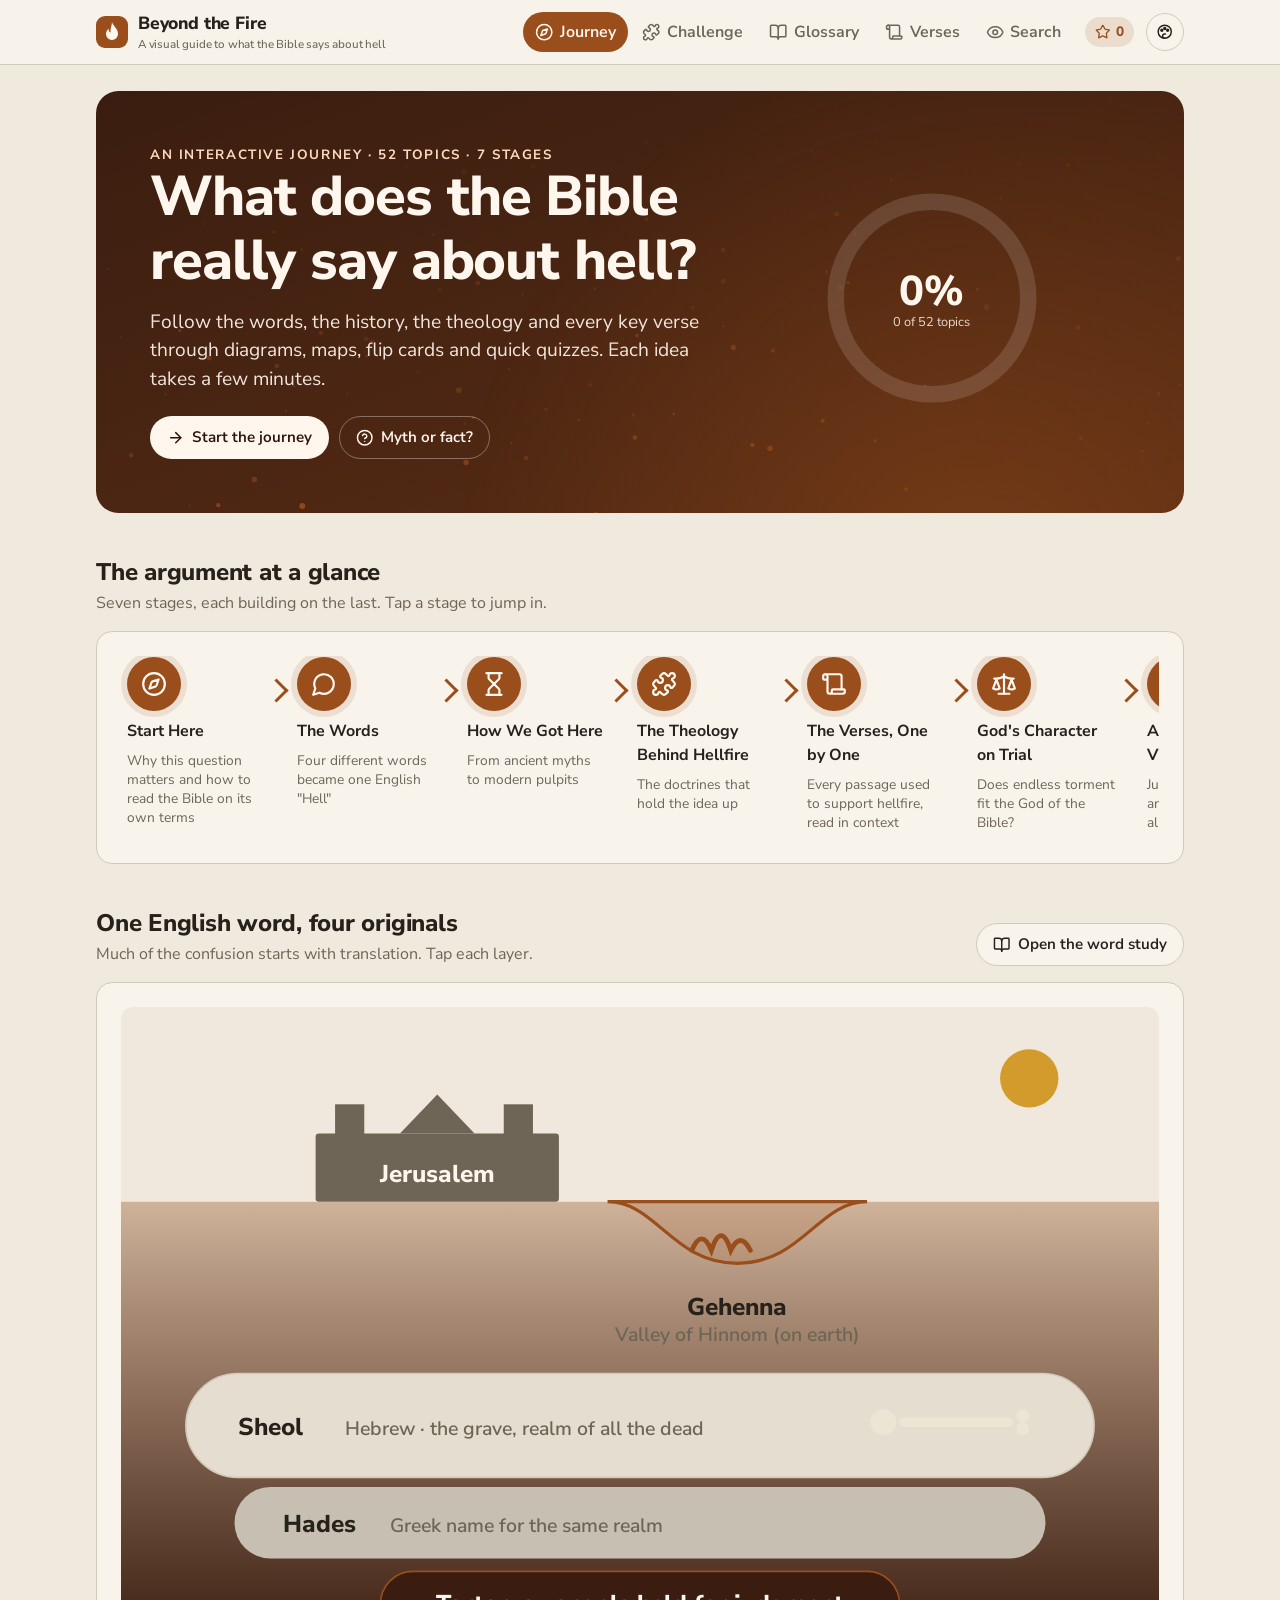
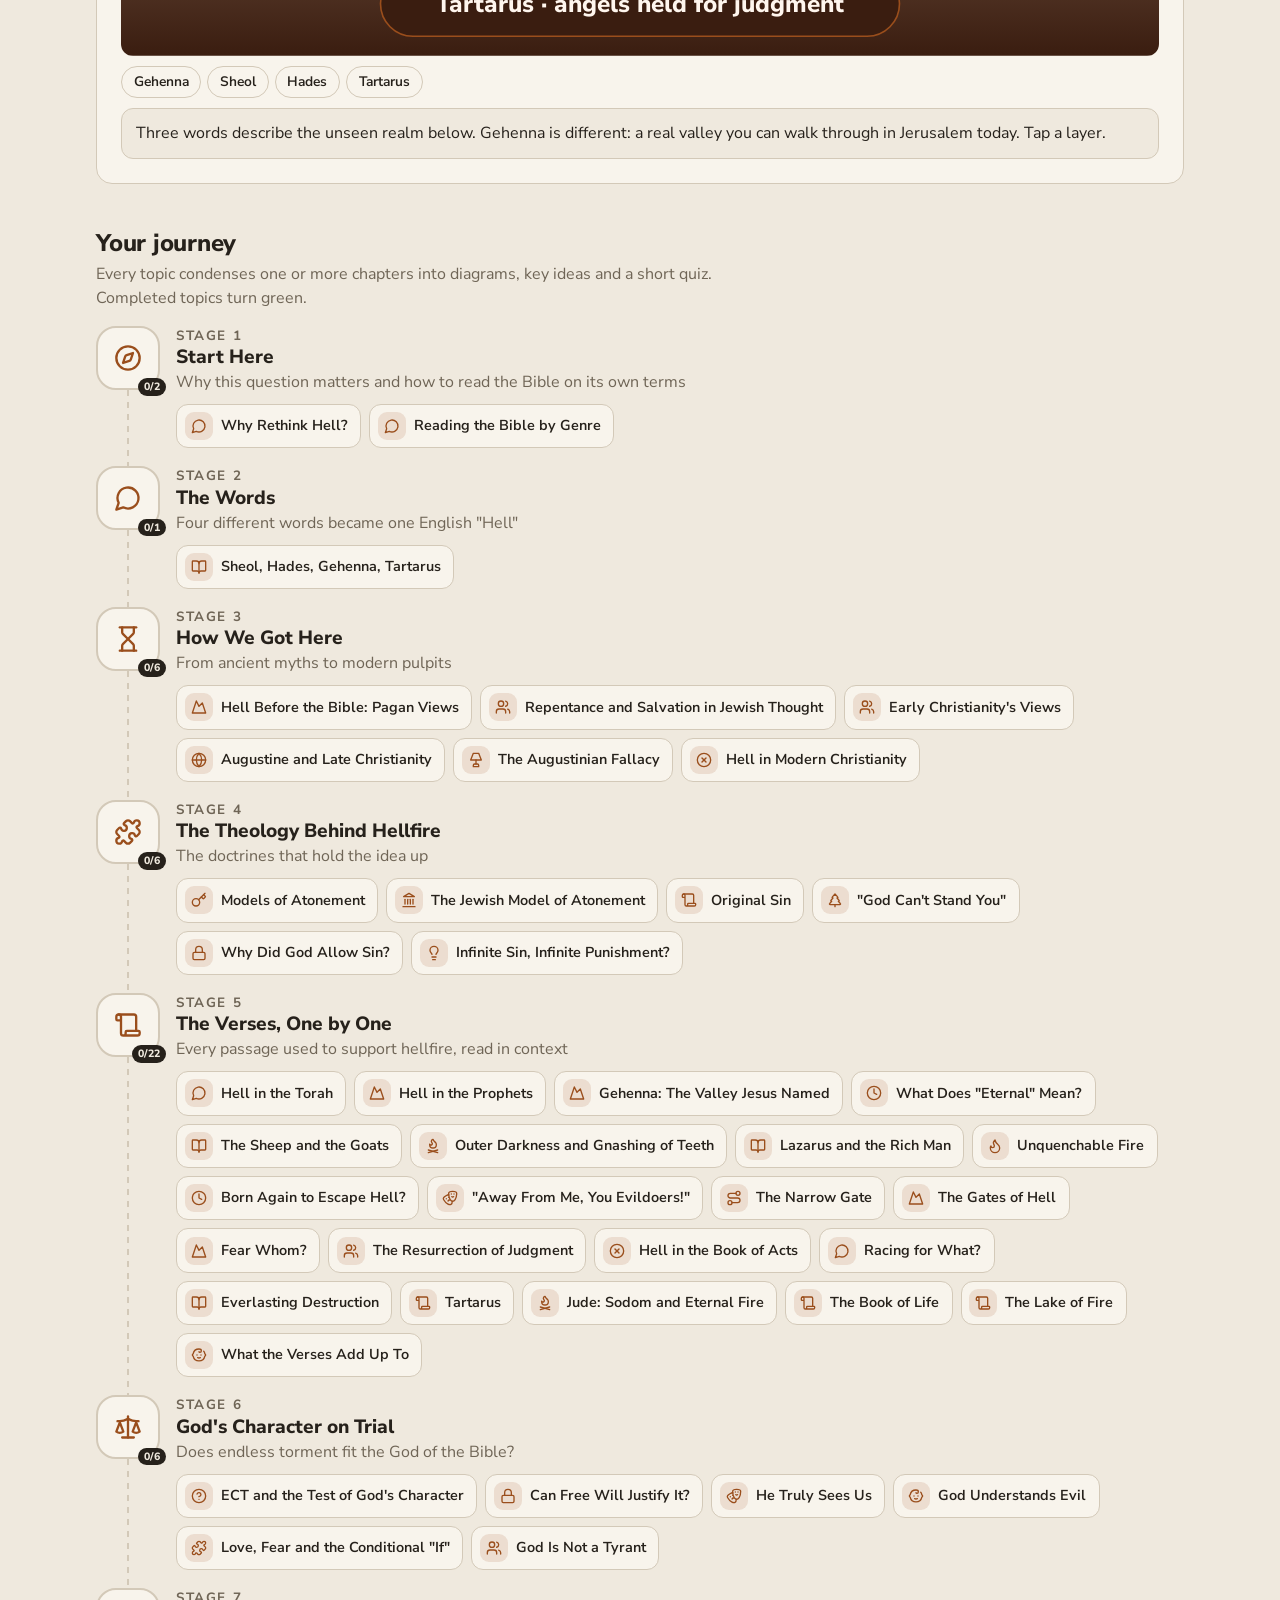
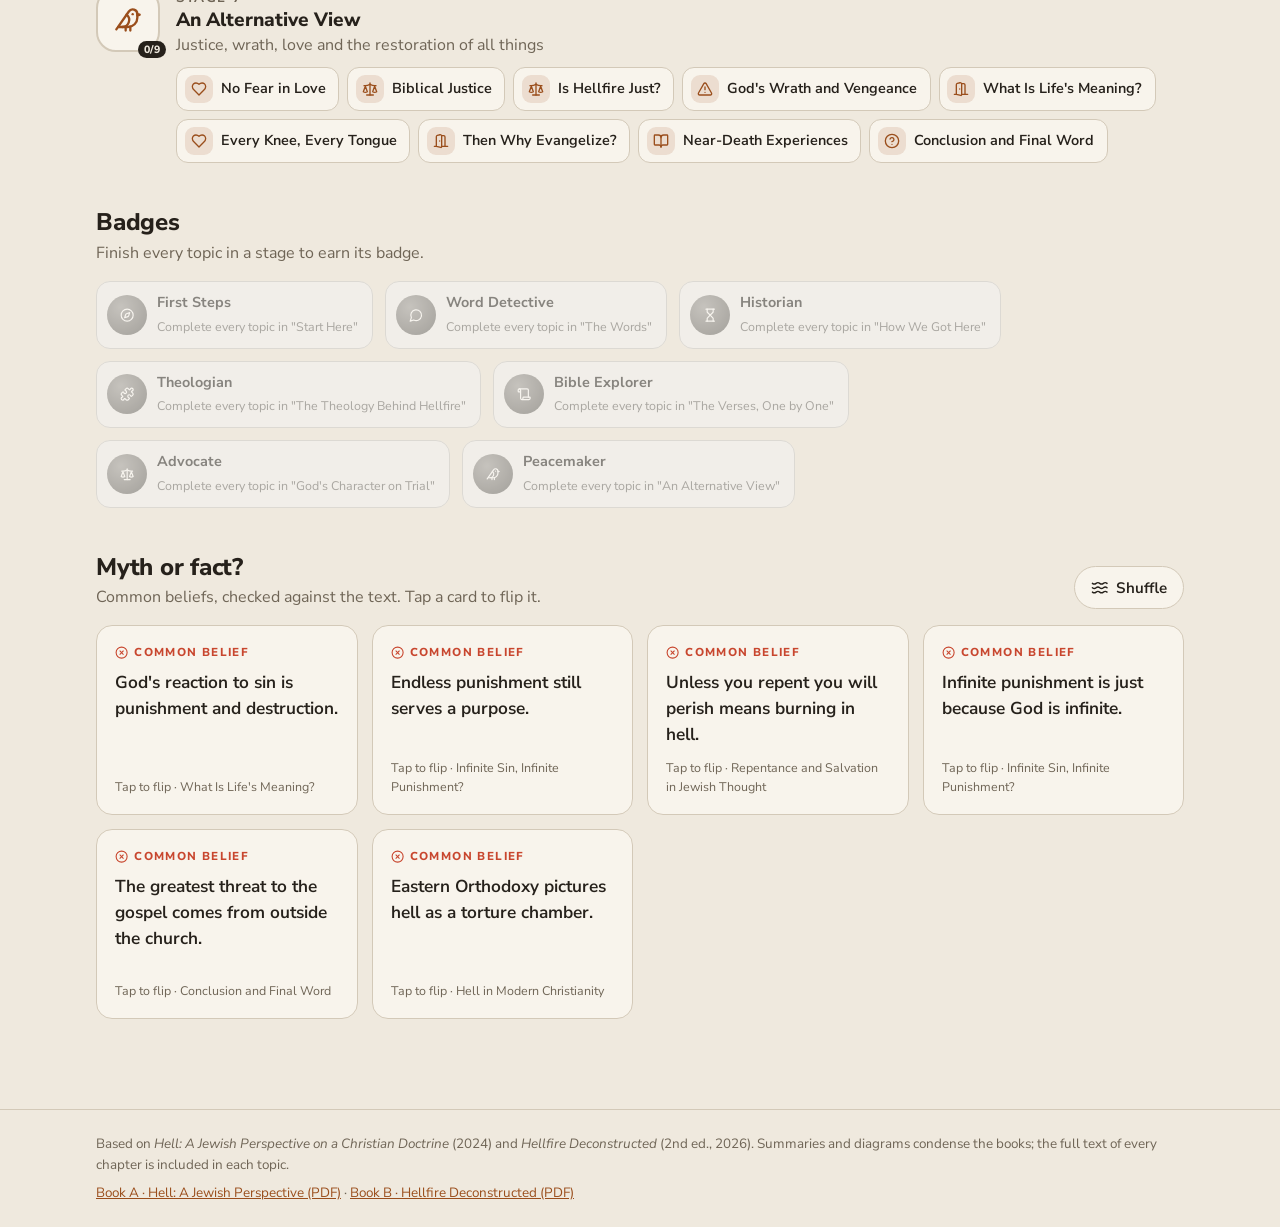
==== commit 34630cf0: "Rebuild as Beyond the Fire: visual, interactive explainer Replace the book reader with a 52-topic le" ====
--- a/index.html
+++ b/index.html
@@ -3,9 +3,9 @@
 <head>
 <meta charset="utf-8">
 <meta name="viewport" content="width=device-width, initial-scale=1, viewport-fit=cover">
-<title>The Hell Library</title>
+<title>Beyond the Fire</title>
 <meta name="claude:viewport-fit-sides" content="cover">
-<meta name="description" content="An interactive reader for two books by Eitan Bar: Hell: A Jewish Perspective on a Christian Doctrine, and Hellfire Deconstructed.">
+<meta name="description" content="A visual, interactive guide to what the Bible says about hell: words, history, theology and every key verse.">
 <link rel="preconnect" href="https://fonts.googleapis.com">
 <link rel="preconnect" href="https://fonts.gstatic.com" crossorigin>
 <link rel="stylesheet" href="https://fonts.googleapis.com/css2?family=Nunito+Sans:ital,opsz,wght@0,6..12,300..900;1,6..12,300..900&display=swap">
@@ -15,935 +15,1215 @@
 [hidden] { display: none !important; }
 img { max-width: 100%; }
 
-/* Layout: an app shell. Sticky top bar, then one of five views (Library, Read, Search, Explore, My Notes).
-   The reader is a contents rail + a single reading column held near 66 characters. */
+/* Layout: app shell with a sticky top bar and six views. Topic pages read top to bottom as a
+   visual lesson: question → 30-second answer → key ideas → diagrams → step-by-step → myths → quiz → full text. */
 :root {
-  /* Default "Jerusalem Stone" (light) */
   --bg: #efe9de; --surface: #f8f4ec; --surface-2: #e5ddcf; --ink: #26211b; --muted: #6f6556;
   --line: #d3c9b8; --accent: #9a4e1c; --accent-ink: #fff8f0; --accent-soft: #9a4e1c22; --hl: #f2c94c66;
-  --cover-a: #3a1d10; --cover-b: #9a4e1c; --cover2-a: #1d2a2c; --cover2-b: #b8572a;
+  --cover-a: #3a1d10; --cover-b: #9a4e1c;
+  --water: #3f8fb0; --good: #3e9a6a; --warn: #d39a2c; --bad: #c8462e; --bone: #ece5d3;
   --font: "Avenir Next", "Avenir", "Nunito Sans", "Segoe UI", system-ui, -apple-system, sans-serif;
-  --step--1: .84rem; --step-0: 1rem; --step-1: 1.2rem; --step-2: 1.5rem; --step-3: 2rem; --step-4: clamp(2.2rem, 6vw, 3.6rem);
-  --radius: 14px; --read-size: 1.12rem; --read-lh: 1.75;
+  --step--1: .84rem; --step-0: 1rem; --step-1: 1.2rem; --step-2: 1.5rem; --step-3: 2rem; --step-4: clamp(2.1rem, 6vw, 3.5rem);
+  --radius: 16px; --read-size: 1.05rem; --read-lh: 1.7;
 }
 @media (prefers-color-scheme: dark) { :root:not([data-theme="light"]) {
   --bg: #120d0b; --surface: #1c1512; --surface-2: #2a201b; --ink: #f1e6dc; --muted: #b29f8f;
   --line: #3a2d26; --accent: #ff7f45; --accent-ink: #1a0d06; --accent-soft: #ff7f4526; --hl: #ff9f4a44;
-  --cover-a: #2a0f06; --cover-b: #c2461a; --cover2-a: #0f1a1c; --cover2-b: #d0622c; color-scheme: dark; } }
+  --cover-a: #2a0f06; --cover-b: #c2461a; color-scheme: dark; } }
 :root[data-theme="dark"] {
   --bg: #120d0b; --surface: #1c1512; --surface-2: #2a201b; --ink: #f1e6dc; --muted: #b29f8f;
   --line: #3a2d26; --accent: #ff7f45; --accent-ink: #1a0d06; --accent-soft: #ff7f4526; --hl: #ff9f4a44;
-  --cover-a: #2a0f06; --cover-b: #c2461a; --cover2-a: #0f1a1c; --cover2-b: #d0622c; color-scheme: dark; }
-
-/* Colour schemes the reader can choose; each sets the full palette */
-:root[data-scheme="stone"] { --bg: #efe9de; --surface: #f8f4ec; --surface-2: #e5ddcf; --ink: #26211b; --muted: #6f6556; --line: #d3c9b8; --accent: #9a4e1c; --accent-ink: #fff8f0; --accent-soft: #9a4e1c22; --hl: #f2c94c66; --cover-a: #3a1d10; --cover-b: #9a4e1c; --cover2-a: #1d2a2c; --cover2-b: #b8572a; color-scheme: light; }
-:root[data-scheme="gehenna"] { --bg: #120d0b; --surface: #1c1512; --surface-2: #2a201b; --ink: #f1e6dc; --muted: #b29f8f; --line: #3a2d26; --accent: #ff7f45; --accent-ink: #1a0d06; --accent-soft: #ff7f4526; --hl: #ff9f4a44; --cover-a: #2a0f06; --cover-b: #c2461a; --cover2-a: #0f1a1c; --cover2-b: #d0622c; color-scheme: dark; }
-:root[data-scheme="deadsea"] { --bg: #e9f2f1; --surface: #f6fbfa; --surface-2: #d6e6e4; --ink: #10302f; --muted: #4f6d6b; --line: #bcd3d0; --accent: #0b7f7b; --accent-ink: #f2fffe; --accent-soft: #0b7f7b22; --hl: #7fe0d455; --cover-a: #0b3b3a; --cover-b: #2a9d8f; --cover2-a: #12263a; --cover2-b: #3b8ea5; color-scheme: light; }
-:root[data-scheme="midnight"] { --bg: #0c1222; --surface: #131b30; --surface-2: #1c2640; --ink: #e7e9f2; --muted: #9aa3bd; --line: #26324f; --accent: #e8b54d; --accent-ink: #1a1405; --accent-soft: #e8b54d24; --hl: #e8b54d40; --cover-a: #0a0f1f; --cover-b: #3a4a7a; --cover2-a: #1b1430; --cover2-b: #b08a2e; color-scheme: dark; }
-:root[data-scheme="olive"] { --bg: #eef0e4; --surface: #f8f9f1; --surface-2: #dfe3cf; --ink: #22281a; --muted: #5f6a4c; --line: #c9cfb4; --accent: #56722a; --accent-ink: #f7fbef; --accent-soft: #56722a22; --hl: #c9e26555; --cover-a: #1f2a12; --cover-b: #6b8a35; --cover2-a: #2e2a14; --cover2-b: #a08a3a; color-scheme: light; }
-:root[data-scheme="sheol"] { --bg: #16141b; --surface: #1f1c26; --surface-2: #2a2633; --ink: #ebe6f2; --muted: #a49cb4; --line: #363044; --accent: #b9a2ea; --accent-ink: #160f24; --accent-soft: #b9a2ea26; --hl: #b9a2ea40; --cover-a: #120f1a; --cover-b: #5b4a8a; --cover2-a: #1a1420; --cover2-b: #8a6aa8; color-scheme: dark; }
-:root[data-scheme="sepia"] { --bg: #f1e7d0; --surface: #f8f0dc; --surface-2: #e6d9bb; --ink: #3a2d1b; --muted: #75634a; --line: #d6c6a2; --accent: #8b3f16; --accent-ink: #fff6e8; --accent-soft: #8b3f1622; --hl: #e9b44c55; --cover-a: #3d2510; --cover-b: #8b5a2b; --cover2-a: #2d2418; --cover2-b: #a0522d; color-scheme: light; }
-:root[data-scheme="contrast"] { --bg: #ffffff; --surface: #ffffff; --surface-2: #ececec; --ink: #000000; --muted: #333333; --line: #000000; --accent: #0039b3; --accent-ink: #ffffff; --accent-soft: #0039b322; --hl: #ffe600; --cover-a: #000000; --cover-b: #0039b3; --cover2-a: #000000; --cover2-b: #8a1c00; color-scheme: light; }
+  --cover-a: #2a0f06; --cover-b: #c2461a; color-scheme: dark; }
+:root[data-scheme="stone"] { --bg: #efe9de; --surface: #f8f4ec; --surface-2: #e5ddcf; --ink: #26211b; --muted: #6f6556; --line: #d3c9b8; --accent: #9a4e1c; --accent-ink: #fff8f0; --accent-soft: #9a4e1c22; --hl: #f2c94c66; --cover-a: #3a1d10; --cover-b: #9a4e1c; color-scheme: light; }
+:root[data-scheme="gehenna"] { --bg: #120d0b; --surface: #1c1512; --surface-2: #2a201b; --ink: #f1e6dc; --muted: #b29f8f; --line: #3a2d26; --accent: #ff7f45; --accent-ink: #1a0d06; --accent-soft: #ff7f4526; --hl: #ff9f4a44; --cover-a: #2a0f06; --cover-b: #c2461a; color-scheme: dark; }
+:root[data-scheme="deadsea"] { --bg: #e9f2f1; --surface: #f6fbfa; --surface-2: #d6e6e4; --ink: #10302f; --muted: #4f6d6b; --line: #bcd3d0; --accent: #0b7f7b; --accent-ink: #f2fffe; --accent-soft: #0b7f7b22; --hl: #7fe0d455; --cover-a: #0b3b3a; --cover-b: #2a9d8f; color-scheme: light; }
+:root[data-scheme="midnight"] { --bg: #0c1222; --surface: #131b30; --surface-2: #1c2640; --ink: #e7e9f2; --muted: #9aa3bd; --line: #26324f; --accent: #e8b54d; --accent-ink: #1a1405; --accent-soft: #e8b54d24; --hl: #e8b54d40; --cover-a: #0a0f1f; --cover-b: #3a4a7a; color-scheme: dark; }
+:root[data-scheme="olive"] { --bg: #eef0e4; --surface: #f8f9f1; --surface-2: #dfe3cf; --ink: #22281a; --muted: #5f6a4c; --line: #c9cfb4; --accent: #56722a; --accent-ink: #f7fbef; --accent-soft: #56722a22; --hl: #c9e26555; --cover-a: #1f2a12; --cover-b: #6b8a35; color-scheme: light; }
+:root[data-scheme="sheol"] { --bg: #16141b; --surface: #1f1c26; --surface-2: #2a2633; --ink: #ebe6f2; --muted: #a49cb4; --line: #363044; --accent: #b9a2ea; --accent-ink: #160f24; --accent-soft: #b9a2ea26; --hl: #b9a2ea40; --cover-a: #120f1a; --cover-b: #5b4a8a; color-scheme: dark; }
+:root[data-scheme="sepia"] { --bg: #f1e7d0; --surface: #f8f0dc; --surface-2: #e6d9bb; --ink: #3a2d1b; --muted: #75634a; --line: #d6c6a2; --accent: #8b3f16; --accent-ink: #fff6e8; --accent-soft: #8b3f1622; --hl: #e9b44c55; --cover-a: #3d2510; --cover-b: #8b5a2b; color-scheme: light; }
+:root[data-scheme="contrast"] { --bg: #ffffff; --surface: #ffffff; --surface-2: #ececec; --ink: #000000; --muted: #333333; --line: #000000; --accent: #0039b3; --accent-ink: #ffffff; --accent-soft: #0039b322; --hl: #ffe600; --cover-a: #000000; --cover-b: #0039b3; color-scheme: light; }
 
 * { box-sizing: border-box; }
 html { -webkit-text-size-adjust: 100%; }
 body { background: var(--bg); color: var(--ink); font-family: var(--font); font-size: var(--step-0); line-height: 1.5; transition: background .3s, color .3s; }
 body::before { content: ""; position: fixed; inset: 0 0 auto; height: env(safe-area-inset-top, 0px); z-index: 10; background: var(--surface); }
-button, input, select { font: inherit; color: inherit; }
+button, input, select, textarea { font: inherit; color: inherit; }
 a { color: var(--accent); }
 :focus-visible { outline: 2px solid var(--accent); outline-offset: 2px; border-radius: 6px; }
-h1, h2, h3 { text-wrap: balance; line-height: 1.15; margin: 0; }
-.wrap { max-width: 1180px; margin: 0 auto; padding-left: max(16px, env(safe-area-inset-left, 0px)); padding-right: max(16px, env(safe-area-inset-right, 0px)); }
-.eyebrow { font-size: var(--step--1); letter-spacing: .12em; text-transform: uppercase; color: var(--muted); font-weight: 600; }
-.btn { display: inline-flex; align-items: center; gap: .5em; border: 1px solid var(--line); background: var(--surface); padding: .55em 1em; border-radius: 999px; cursor: pointer; font-weight: 600; font-size: .95rem; text-decoration: none; color: var(--ink); transition: transform .15s, background .2s, border-color .2s; }
+h1, h2, h3, h4 { text-wrap: balance; line-height: 1.15; margin: 0; }
+p { margin: 0; }
+.wrap { max-width: 1120px; margin: 0 auto; padding-left: max(16px, env(safe-area-inset-left, 0px)); padding-right: max(16px, env(safe-area-inset-right, 0px)); }
+.eyebrow { font-size: var(--step--1); letter-spacing: .12em; text-transform: uppercase; color: var(--muted); font-weight: 700; }
+.ic { width: 1.15em; height: 1.15em; flex: none; fill: none; stroke: currentColor; stroke-width: 2; stroke-linecap: round; stroke-linejoin: round; }
+.btn { display: inline-flex; align-items: center; gap: .5em; border: 1px solid var(--line); background: var(--surface); padding: .6em 1.05em; border-radius: 999px; cursor: pointer; font-weight: 650; font-size: .95rem; text-decoration: none; color: var(--ink); transition: transform .15s, background .2s, border-color .2s; }
 .btn:hover { border-color: var(--accent); }
 .btn:active { transform: scale(.97); }
 .btn.primary { background: var(--accent); color: var(--accent-ink); border-color: var(--accent); }
-.btn.ghost { background: transparent; }
-.btn.icon { padding: .5em; width: 2.4em; height: 2.4em; justify-content: center; }
-.btn svg { width: 1.1em; height: 1.1em; flex: none; }
-.chip { border: 1px solid var(--line); background: var(--surface); border-radius: 999px; padding: .3em .8em; cursor: pointer; font-size: .88rem; font-weight: 600; }
+.btn.icon { padding: .5em; width: 2.5em; height: 2.5em; justify-content: center; }
+.chip { border: 1px solid var(--line); background: var(--surface); border-radius: 999px; padding: .35em .85em; cursor: pointer; font-size: .86rem; font-weight: 650; display: inline-flex; align-items: center; gap: .4em; }
 .chip[aria-pressed="true"] { background: var(--accent); color: var(--accent-ink); border-color: var(--accent); }
-
-/* Top bar */
+.vchip { border: 1px dashed var(--accent); background: var(--accent-soft); color: var(--ink); border-radius: 8px; padding: .15em .55em; font-size: .8rem; font-weight: 700; cursor: pointer; font-variant-numeric: tabular-nums; }
+.vchip:hover { border-style: solid; }
+.panel { background: var(--surface); border: 1px solid var(--line); border-radius: var(--radius); padding: clamp(16px, 3vw, 24px); min-width: 0; }
+.muted { color: var(--muted); }
+
+/* top bar */
 .top { position: sticky; top: env(safe-area-inset-top, 0px); z-index: 20; background: color-mix(in srgb, var(--surface) 92%, transparent); backdrop-filter: blur(10px); border-bottom: 1px solid var(--line); }
 .top .wrap { display: flex; align-items: center; gap: 12px; padding-block: 10px; }
-.brand { text-align: left; display: flex; align-items: center; gap: 10px; font-weight: 800; letter-spacing: -.01em; font-size: 1.08rem; cursor: pointer; background: none; border: 0; padding: 0; white-space: nowrap; }
-.brand .mark { width: 30px; height: 30px; flex: none; }
-.nav { display: flex; gap: 4px; margin-left: auto; overflow-x: auto; scrollbar-width: none; }
+.brand { display: flex; align-items: center; gap: 10px; font-weight: 800; font-size: 1.1rem; letter-spacing: -.01em; cursor: pointer; background: none; border: 0; padding: 0; text-align: left; white-space: nowrap; }
+.brand svg { width: 32px; height: 32px; }
+.brand small { display: block; font-weight: 500; font-size: .72rem; color: var(--muted); }
+.nav { display: flex; gap: 2px; margin-left: auto; overflow-x: auto; scrollbar-width: none; }
 .nav::-webkit-scrollbar { display: none; }
-.nav button { border: 0; background: none; padding: .5em .8em; border-radius: 999px; font-weight: 600; cursor: pointer; color: var(--muted); white-space: nowrap; display: flex; align-items: center; gap: .4em; }
-.nav button svg { width: 1.05em; height: 1.05em; }
+.nav button { border: 0; background: none; padding: .5em .75em; border-radius: 999px; font-weight: 650; cursor: pointer; color: var(--muted); white-space: nowrap; display: flex; align-items: center; gap: .4em; }
 .nav button[aria-current="page"] { color: var(--accent-ink); background: var(--accent); }
+.xp { display: flex; align-items: center; gap: 6px; font-weight: 800; font-size: .85rem; padding: .35em .7em; border-radius: 999px; background: var(--accent-soft); color: var(--accent); font-variant-numeric: tabular-nums; white-space: nowrap; }
 .progress-line { position: absolute; left: 0; bottom: -1px; height: 3px; background: var(--accent); width: 0; transition: width .1s linear; }
-@media (max-width: 760px) {
+@media (max-width: 820px) {
   .top .wrap { flex-wrap: wrap; row-gap: 6px; }
-  .nav { margin-left: 0; order: 3; width: 100%; justify-content: space-between; }
-  .nav button { flex-direction: column; gap: 2px; font-size: .72rem; padding: .35em .5em; }
-  .nav button svg { width: 1.3em; height: 1.3em; }
-  .brand-text small { display: none; }
-  #schemeBtn { margin-left: auto; }
-}
-.brand-text small { display: block; font-weight: 500; font-size: .72rem; color: var(--muted); letter-spacing: .02em; }
-
-.view { padding-block: 28px 80px; }
+  .nav { order: 3; width: 100%; margin-left: 0; justify-content: space-between; }
+  .nav button { flex-direction: column; gap: 2px; font-size: .7rem; padding: .35em .45em; }
+  .nav button .ic { width: 1.35em; height: 1.35em; }
+  .brand small { display: none; }
+  .xp { margin-left: auto; }
+}
+.view { padding-block: 26px 90px; }
 .view[hidden] { display: none !important; }
-
-/* Library */
-.hero { position: relative; overflow: hidden; border-radius: calc(var(--radius) * 1.5); background: linear-gradient(160deg, var(--cover-a), color-mix(in srgb, var(--cover-a) 70%, var(--cover-b))); color: #fff6ee; padding: clamp(24px, 5vw, 56px); isolation: isolate; }
+.section-head { display: flex; align-items: end; justify-content: space-between; gap: 12px; flex-wrap: wrap; margin: 46px 0 16px; }
+.section-head h2 { font-size: var(--step-2); font-weight: 800; letter-spacing: -.01em; }
+.section-head p { margin-top: 4px; color: var(--muted); max-width: 62ch; }
+
+/* hero */
+.hero { position: relative; overflow: hidden; border-radius: calc(var(--radius) * 1.4); background: linear-gradient(160deg, var(--cover-a), color-mix(in srgb, var(--cover-a) 65%, var(--cover-b))); color: #fff6ee; padding: clamp(24px, 5vw, 54px); isolation: isolate; display: grid; grid-template-columns: minmax(0, 1.4fr) minmax(0, 1fr); gap: 28px; align-items: center; }
 .hero canvas { position: absolute; inset: 0; width: 100%; height: 100%; z-index: -1; }
-.hero h1 { font-size: var(--step-4); font-weight: 800; letter-spacing: -.02em; max-width: 16ch; }
-.hero p { max-width: 58ch; font-size: var(--step-1); opacity: .9; margin: 14px 0 0; }
+.hero h1 { font-size: var(--step-4); font-weight: 800; letter-spacing: -.02em; }
+.hero p { max-width: 54ch; font-size: var(--step-1); opacity: .92; margin-top: 14px; }
 .hero .eyebrow { color: #ffd9bf; }
 .hero .actions { display: flex; flex-wrap: wrap; gap: 10px; margin-top: 22px; }
 .hero .btn { background: #fff6ee; color: #2a130a; border-color: transparent; }
 .hero .btn.ghost { background: transparent; color: #fff6ee; border-color: #ffffff55; }
-.stats { display: flex; flex-wrap: wrap; gap: 22px 36px; margin-top: 28px; }
-.stats div { display: flex; flex-direction: column; }
-.stats b { font-size: var(--step-3); font-weight: 800; font-variant-numeric: tabular-nums; line-height: 1; }
-.stats span { font-size: var(--step--1); opacity: .8; letter-spacing: .04em; }
-
-.section-head { display: flex; align-items: end; justify-content: space-between; gap: 12px; flex-wrap: wrap; margin: 44px 0 16px; }
-.section-head h2 { font-size: var(--step-2); font-weight: 800; letter-spacing: -.01em; }
-.section-head p { margin: 4px 0 0; color: var(--muted); max-width: 60ch; }
-
-.books { display: grid; grid-template-columns: repeat(auto-fit, minmax(min(100%, 420px), 1fr)); gap: 20px; }
-.book { display: grid; grid-template-columns: 132px 1fr; gap: 20px; background: var(--surface); border: 1px solid var(--line); border-radius: var(--radius); padding: 20px; min-width: 0; }
-.cover { aspect-ratio: 2 / 3; max-width: 100%; border-radius: 4px 10px 10px 4px; padding: 14px 12px; display: flex; flex-direction: column; justify-content: space-between; color: #fff4ea; box-shadow: 0 10px 30px -12px #0008, inset 6px 0 0 #0003; position: relative; overflow: hidden; cursor: pointer; transition: transform .25s; }
-.cover:hover { transform: translateY(-4px) rotate(-1deg); }
-.cover.c1 { background: radial-gradient(120% 70% at 50% 110%, var(--cover-b), transparent 60%), var(--cover-a); }
-.cover.c2 { background: radial-gradient(90% 60% at 50% 115%, var(--cover2-b), transparent 65%), linear-gradient(var(--cover2-a), var(--cover2-a)); }
-.cover .ct { font-weight: 800; font-size: 1.15rem; line-height: 1.05; letter-spacing: -.01em; }
-.cover .cs { font-size: .62rem; opacity: .85; margin-top: 6px; line-height: 1.25; }
-.cover .ca { font-size: .66rem; letter-spacing: .14em; text-transform: uppercase; opacity: .9; }
-.book h3 { font-size: var(--step-1); font-weight: 800; }
-.book .sub { color: var(--muted); margin: 2px 0 10px; font-size: .95rem; }
-.book .meta { display: flex; flex-wrap: wrap; gap: 6px 14px; font-size: var(--step--1); color: var(--muted); font-variant-numeric: tabular-nums; }
-.book .meta b { color: var(--ink); }
-.book .row { display: flex; flex-wrap: wrap; gap: 8px; margin-top: 14px; }
-.bar { height: 6px; border-radius: 99px; background: var(--surface-2); overflow: hidden; margin-top: 12px; }
-.bar i { display: block; height: 100%; background: var(--accent); border-radius: 99px; transition: width .4s; }
-.bar-label { font-size: var(--step--1); color: var(--muted); margin-top: 6px; font-variant-numeric: tabular-nums; }
-@media (max-width: 520px) { #listenBtn span { display: none; } #listenBtn { padding: .5em; width: 2.4em; height: 2.4em; justify-content: center; } .rtools { gap: 4px; } .rtools .btn.icon { width: 2.2em; height: 2.2em; } }
-@media (max-width: 480px) { .book { grid-template-columns: 96px 1fr; gap: 14px; padding: 14px; } .cover .ct { font-size: .9rem; } }
-
-.words4 { display: grid; grid-template-columns: repeat(auto-fit, minmax(min(100%, 230px), 1fr)); gap: 14px; }
-.word { background: var(--surface); border: 1px solid var(--line); border-radius: var(--radius); padding: 18px; cursor: pointer; text-align: left; display: flex; flex-direction: column; gap: 8px; transition: border-color .2s, transform .2s; min-width: 0; }
-.word:hover { border-color: var(--accent); transform: translateY(-2px); }
-.word .w { font-size: var(--step-2); font-weight: 800; letter-spacing: -.01em; }
-.word .lang { font-size: var(--step--1); color: var(--accent); font-weight: 700; letter-spacing: .06em; text-transform: uppercase; }
-.word .snip { color: var(--muted); font-size: .92rem; display: -webkit-box; -webkit-line-clamp: 4; -webkit-box-orient: vertical; overflow: hidden; }
-.word .count { font-size: var(--step--1); color: var(--muted); font-variant-numeric: tabular-nums; }
-
-.passage { background: var(--surface); border: 1px solid var(--line); border-radius: var(--radius); padding: clamp(20px, 4vw, 36px); position: relative; }
-.passage blockquote { margin: 0; font-size: clamp(1.1rem, 2.4vw, 1.4rem); line-height: 1.55; font-weight: 500; max-width: 62ch; }
-.passage .src { margin-top: 14px; color: var(--muted); font-size: var(--step--1); }
-.passage .row { display: flex; gap: 8px; flex-wrap: wrap; margin-top: 16px; }
-.fade-in { animation: fade .45s ease both; }
-@keyframes fade { from { opacity: .2; transform: translateY(6px); } to { opacity: 1; transform: none; } }
-
-.howto { display: grid; grid-template-columns: repeat(auto-fit, minmax(min(100%, 240px), 1fr)); gap: 14px; }
-.howto div { padding: 16px; border-left: 3px solid var(--accent); background: var(--surface); border-radius: 0 var(--radius) var(--radius) 0; }
-.howto b { display: block; margin-bottom: 4px; }
-.howto span { color: var(--muted); font-size: .93rem; }
-
-/* Reader */
-.reader { display: grid; grid-template-columns: 300px minmax(0, 1fr); gap: 36px; align-items: start; }
-.toc { position: sticky; top: calc(env(safe-area-inset-top, 0px) + 74px); max-height: calc(100vh - 100px); overflow: auto; background: var(--surface); border: 1px solid var(--line); border-radius: var(--radius); padding: 14px; overscroll-behavior: contain; }
-.toc .switch { display: flex; gap: 6px; margin-bottom: 12px; }
-.toc .switch button { flex: 1; font-size: .8rem; padding: .45em .5em; }
-.toc .part { font-size: .72rem; letter-spacing: .1em; text-transform: uppercase; color: var(--accent); font-weight: 700; margin: 14px 6px 6px; }
-.toc ol { list-style: none; margin: 0; padding: 0; }
-.toc li button { width: 100%; text-align: left; border: 0; background: none; padding: .45em .55em; border-radius: 8px; cursor: pointer; display: grid; grid-template-columns: 2.1em 1fr auto; gap: 4px; align-items: baseline; font-size: .9rem; line-height: 1.3; color: var(--ink); }
-.toc li button:hover { background: var(--surface-2); }
-.toc li button[aria-current="true"] { background: var(--accent-soft); color: var(--ink); font-weight: 700; }
-.toc .n { color: var(--muted); font-variant-numeric: tabular-nums; font-size: .8rem; }
-.toc .done { width: 8px; height: 8px; border-radius: 50%; background: var(--accent); align-self: center; }
-.toc .todo { width: 8px; height: 8px; border-radius: 50%; border: 1.5px solid var(--line); align-self: center; }
-
-.rtools { position: sticky; top: calc(env(safe-area-inset-top, 0px) + 62px); z-index: 5; display: flex; flex-wrap: wrap; gap: 6px; align-items: center; background: color-mix(in srgb, var(--bg) 92%, transparent); backdrop-filter: blur(8px); padding: 10px 0; margin-bottom: 8px; border-bottom: 1px solid var(--line); }
-.rtools .sep { width: 1px; height: 24px; background: var(--line); margin: 0 4px; }
-.rtools .grow { flex: 1; }
-#tocBtn { display: none; }
-article.chapter { max-width: 68ch; margin: 0 auto; font-size: var(--read-size); line-height: var(--read-lh); }
-.chapter header { margin: 24px 0 30px; }
-.chapter header .eyebrow { color: var(--accent); }
-.chapter header h1 { font-size: clamp(1.8rem, 4.4vw, 2.8rem); font-weight: 800; letter-spacing: -.02em; margin-top: 8px; }
-.chapter header .info { display: flex; flex-wrap: wrap; gap: 6px 16px; color: var(--muted); font-size: var(--step--1); margin-top: 12px; font-variant-numeric: tabular-nums; }
-.chapter p, .chapter blockquote { margin: 0 0 1em; position: relative; }
-.chapter p { hyphens: auto; }
-.chapter h3 { font-size: 1.25em; font-weight: 800; margin: 1.8em 0 .6em; letter-spacing: -.01em; }
-.chapter blockquote { padding: .2em 0 .2em 1.1em; border-left: 3px solid var(--accent); font-style: italic; color: color-mix(in srgb, var(--ink) 85%, var(--muted)); }
-.chapter .attr, .chapter .cite { text-align: right; color: var(--muted); font-size: .88em; margin-top: -.6em; font-weight: 600; }
-.chapter .attr::before, .chapter .cite::before { content: "— "; }
-.chapter .li { padding-left: 1.2em; }
-.pg { position: absolute; left: -4.4em; top: .35em; font-size: .68rem; color: var(--muted); font-variant-numeric: tabular-nums; letter-spacing: .04em; font-style: normal; white-space: nowrap; }
-@media (max-width: 1100px) { .pg { position: static; display: inline-block; margin-right: .5em; padding: 0 .4em; border: 1px solid var(--line); border-radius: 4px; vertical-align: .15em; } }
-.fn { border: 0; background: var(--accent-soft); color: var(--accent); font-weight: 800; font-size: .66em; padding: .05em .4em; border-radius: 4px; vertical-align: super; line-height: 1; cursor: pointer; font-style: normal; }
-mark { background: var(--hl); color: inherit; border-radius: 3px; padding: 0 .1em; }
-mark.term { background: var(--accent-soft); outline: 1px solid var(--accent); }
-.speaking { background: var(--accent-soft); box-shadow: -10px 0 0 var(--accent-soft), 10px 0 0 var(--accent-soft); border-radius: 4px; }
+.ring { position: relative; width: min(220px, 60vw); aspect-ratio: 1; max-width: 100%; justify-self: center; }
+.ring svg { width: 100%; height: 100%; transform: rotate(-90deg); }
+.ring .lbl { position: absolute; inset: 0; display: grid; place-content: center; text-align: center; }
+.ring b { font-size: 2.6rem; font-weight: 800; line-height: 1; font-variant-numeric: tabular-nums; }
+.ring span { font-size: .8rem; opacity: .85; }
+@media (max-width: 720px) { .hero { grid-template-columns: 1fr; } .ring { width: 160px; } }
+
+/* argument flow (home) */
+.argflow { display: flex; gap: 0; overflow-x: auto; padding-bottom: 6px; scroll-snap-type: x mandatory; }
+.argflow .node { flex: 1 0 170px; scroll-snap-align: start; display: flex; flex-direction: column; gap: 8px; position: relative; padding-right: 26px; text-align: left; background: none; border: 0; cursor: pointer; color: inherit; }
+.argflow .node:not(:last-child)::after { content: ""; position: absolute; right: 6px; top: 26px; width: 14px; height: 14px; border-top: 3px solid var(--accent); border-right: 3px solid var(--accent); transform: rotate(45deg); }
+.argflow .dot { width: 54px; height: 54px; border-radius: 50%; background: var(--accent); color: var(--accent-ink); display: grid; place-items: center; box-shadow: 0 0 0 6px var(--accent-soft); }
+.argflow .dot .ic { width: 26px; height: 26px; }
+.argflow b { font-size: 1rem; }
+.argflow span { color: var(--muted); font-size: .86rem; line-height: 1.4; }
+.argflow .node:hover .dot { transform: scale(1.06); }
+
+/* journey map */
+.journey { position: relative; display: flex; flex-direction: column; gap: 18px; }
+.stage { display: grid; grid-template-columns: 64px minmax(0, 1fr); gap: 16px; position: relative; }
+.stage::before { content: ""; position: absolute; left: 31px; top: 64px; bottom: -18px; width: 2px; background: repeating-linear-gradient(var(--line) 0 6px, transparent 6px 12px); }
+.stage:last-child::before { display: none; }
+.stage .badge { width: 64px; height: 64px; border-radius: 20px; display: grid; place-items: center; background: var(--surface); border: 2px solid var(--line); color: var(--accent); position: relative; }
+.stage .badge .ic { width: 28px; height: 28px; }
+.stage.complete .badge { background: var(--accent); color: var(--accent-ink); border-color: var(--accent); }
+.stage .badge small { position: absolute; bottom: -8px; right: -8px; background: var(--ink); color: var(--bg); font-size: .66rem; font-weight: 800; border-radius: 99px; padding: 1px 6px; font-variant-numeric: tabular-nums; }
+.stage h3 { font-size: var(--step-1); font-weight: 800; }
+.stage > div > p { color: var(--muted); margin: 2px 0 10px; }
+.stones { display: flex; flex-wrap: wrap; gap: 8px; }
+.stone { display: inline-flex; align-items: center; gap: 8px; border: 1px solid var(--line); background: var(--surface); padding: .5em .85em .5em .55em; border-radius: 12px; cursor: pointer; font-weight: 650; font-size: .9rem; text-align: left; transition: transform .15s, border-color .2s; }
+.stone:hover { transform: translateY(-2px); border-color: var(--accent); }
+.stone .si { width: 28px; height: 28px; border-radius: 9px; display: grid; place-items: center; background: var(--accent-soft); color: var(--accent); flex: none; }
+.stone.done .si { background: var(--good); color: #fff; }
+.stone .si .ic { width: 16px; height: 16px; }
+
+.grid2 { display: grid; grid-template-columns: repeat(auto-fit, minmax(min(100%, 320px), 1fr)); gap: 16px; }
+.badges { display: flex; flex-wrap: wrap; gap: 12px; }
+.medal { display: flex; align-items: center; gap: 10px; padding: 10px 14px 10px 10px; border-radius: 14px; border: 1px solid var(--line); background: var(--surface); opacity: .5; filter: grayscale(1); }
+.medal.on { opacity: 1; filter: none; border-color: var(--accent); }
+.medal .m { width: 40px; height: 40px; border-radius: 50%; background: radial-gradient(circle at 35% 30%, var(--warn), var(--accent)); display: grid; place-items: center; color: #fff; }
+.medal b { display: block; font-size: .9rem; }
+.medal span { font-size: .78rem; color: var(--muted); }
+
+/* myth vs fact flip cards */
+.flips { display: grid; grid-template-columns: repeat(auto-fit, minmax(min(100%, 260px), 1fr)); gap: 14px; }
+.flip { perspective: 1000px; border: 0; background: none; padding: 0; cursor: pointer; text-align: left; min-height: 190px; }
+.flip { display: block; width: 100%; }
+.flip .in { display: block; position: relative; width: 100%; height: 100%; min-height: 190px; transition: transform .6s cubic-bezier(.3,.7,.3,1); transform-style: preserve-3d; }
+.flip.on .in { transform: rotateY(180deg); }
+.flip .f p, .flip .b p { display: block; }
+.flip .f, .flip .b { position: absolute; inset: 0; backface-visibility: hidden; -webkit-backface-visibility: hidden; border-radius: var(--radius); padding: 18px; display: flex; flex-direction: column; gap: 8px; overflow: auto; }
+.flip .f { background: var(--surface); border: 1px solid var(--line); }
+.flip .b { background: var(--accent); color: var(--accent-ink); transform: rotateY(180deg); }
+.flip .tag { font-size: .72rem; font-weight: 800; letter-spacing: .12em; text-transform: uppercase; display: flex; align-items: center; gap: 6px; }
+.flip .f .tag { color: var(--bad); }
+.flip .f p { font-size: 1.08rem; font-weight: 650; }
+.flip .hint { margin-top: auto; font-size: .78rem; color: var(--muted); }
+.flip .b .hint { color: inherit; opacity: .8; }
+
+/* topic page */
+.topic-head { display: grid; grid-template-columns: minmax(0, 1.3fr) minmax(0, 1fr); gap: 26px; align-items: center; }
+@media (max-width: 820px) { .topic-head { grid-template-columns: 1fr; } .emblem { aspect-ratio: 5 / 2; } }
+.topic-head h1 { font-size: clamp(1.9rem, 5vw, 3rem); font-weight: 800; letter-spacing: -.02em; margin-top: 8px; }
+.hook { font-size: var(--step-1); color: var(--accent); font-weight: 700; margin-top: 12px; }
+.meta-row { display: flex; flex-wrap: wrap; gap: 8px; margin-top: 16px; }
+.emblem { aspect-ratio: 4 / 3; max-width: 100%; border-radius: var(--radius); background: radial-gradient(120% 90% at 50% 120%, var(--cover-b), transparent 60%), var(--cover-a); display: grid; place-items: center; color: #fff4ea; position: relative; overflow: hidden; }
+.emblem .ic { width: 38%; height: 38%; stroke-width: 1.4; filter: drop-shadow(0 6px 18px #0006); animation: float 6s ease-in-out infinite; }
+.emblem .num { position: absolute; left: 16px; top: 12px; font-weight: 800; opacity: .7; font-size: .8rem; letter-spacing: .1em; }
+@keyframes float { 50% { transform: translateY(-8px); } }
+.subnav { position: sticky; top: calc(env(safe-area-inset-top, 0px) + 62px); z-index: 6; display: flex; gap: 6px; overflow-x: auto; scrollbar-width: none; padding: 10px 0; margin: 18px 0 6px; background: color-mix(in srgb, var(--bg) 92%, transparent); backdrop-filter: blur(8px); border-bottom: 1px solid var(--line); }
+.subnav::-webkit-scrollbar { display: none; }
+.subnav .chip { white-space: nowrap; }
+@media (max-width: 820px) { .subnav { top: calc(env(safe-area-inset-top, 0px) + 104px); } }
+.tldr { display: grid; grid-template-columns: minmax(0, 1fr) auto; gap: 16px; align-items: start; background: var(--surface); border: 1px solid var(--line); border-radius: var(--radius); padding: clamp(18px, 3vw, 26px); }
+.tldr p { font-size: 1.12rem; line-height: 1.6; max-width: 64ch; }
+.bigidea { margin-top: 14px; display: inline-flex; gap: 10px; align-items: center; background: var(--accent); color: var(--accent-ink); font-weight: 800; padding: .55em 1em; border-radius: 12px; }
+.points { display: grid; grid-template-columns: repeat(auto-fit, minmax(min(100%, 250px), 1fr)); gap: 14px; }
+.point { background: var(--surface); border: 1px solid var(--line); border-radius: var(--radius); padding: 18px; display: flex; flex-direction: column; gap: 8px; position: relative; overflow: hidden; }
+.point .pi { width: 44px; height: 44px; border-radius: 14px; background: var(--accent-soft); color: var(--accent); display: grid; place-items: center; }
+.point .pi .ic { width: 22px; height: 22px; }
+.point h4 { font-size: 1.05rem; font-weight: 800; }
+.point p { color: color-mix(in srgb, var(--ink) 85%, var(--muted)); font-size: .95rem; line-height: 1.55; }
+.point .vs { display: flex; flex-wrap: wrap; gap: 6px; margin-top: auto; }
+.point .n { position: absolute; right: 14px; top: 10px; font-size: 2.6rem; font-weight: 800; color: var(--accent-soft); line-height: 1; }
+
+/* visuals */
+.visuals { display: flex; flex-direction: column; gap: 18px; }
+.viz h3 { font-size: var(--step-1); font-weight: 800; display: flex; align-items: center; gap: 8px; }
+.viz .cap { color: var(--muted); margin-top: 4px; font-size: .92rem; }
+.viz .body { margin-top: 16px; }
+.flow { display: flex; flex-wrap: wrap; gap: 0; align-items: stretch; }
+.flow .st { flex: 1 1 160px; position: relative; padding: 0 22px 0 0; display: flex; }
+.flow .st .box { flex: 1; background: var(--bg); border: 1px solid var(--line); border-radius: 14px; padding: 14px; display: flex; flex-direction: column; gap: 6px; }
+.flow .st:not(:last-child)::after { content: ""; position: absolute; right: 4px; top: 50%; width: 12px; height: 12px; border-top: 3px solid var(--accent); border-right: 3px solid var(--accent); transform: translateY(-50%) rotate(45deg); }
+.flow .k { width: 28px; height: 28px; border-radius: 50%; background: var(--accent); color: var(--accent-ink); display: grid; place-items: center; font-weight: 800; font-size: .85rem; }
+.flow b { font-size: .98rem; }
+.flow span { font-size: .86rem; color: var(--muted); }
+@media (max-width: 700px) {
+  .flow { flex-direction: column; }
+  .flow .st { padding: 0 0 22px 0; }
+  .flow .st:not(:last-child)::after { right: auto; left: 50%; top: auto; bottom: 4px; transform: translateX(-50%) rotate(135deg); }
+}
+.compare { display: grid; grid-template-columns: minmax(0, 1fr) 36px minmax(0, 1fr); gap: 0; }
+.compare .col h4 { padding: 10px 14px; border-radius: 12px 12px 0 0; font-size: .95rem; font-weight: 800; }
+.compare .col.l h4 { background: color-mix(in srgb, var(--bad) 18%, var(--surface-2)); }
+.compare .col.r h4 { background: color-mix(in srgb, var(--good) 22%, var(--surface-2)); }
+.compare ul { list-style: none; margin: 0; padding: 0; border: 1px solid var(--line); border-top: 0; border-radius: 0 0 12px 12px; }
+.compare li { padding: 10px 14px; border-top: 1px solid var(--line); font-size: .92rem; min-height: 3.2em; display: flex; align-items: center; }
+.compare li:first-child { border-top: 0; }
+.compare .vs { display: grid; place-items: center; font-weight: 800; color: var(--muted); font-size: .8rem; }
+@media (max-width: 600px) { .compare { grid-template-columns: 1fr; gap: 10px; } .compare .vs { display: none; } .compare li { min-height: 0; } }
+.timeline { position: relative; display: flex; flex-direction: column; gap: 14px; padding-left: 28px; }
+.timeline::before { content: ""; position: absolute; left: 9px; top: 6px; bottom: 6px; width: 3px; border-radius: 3px; background: linear-gradient(var(--accent), var(--accent-soft)); }
+.timeline .ev { position: relative; }
+.timeline .ev::before { content: ""; position: absolute; left: -26px; top: 4px; width: 15px; height: 15px; border-radius: 50%; background: var(--surface); border: 3px solid var(--accent); }
+.timeline .d { font-size: .78rem; font-weight: 800; color: var(--accent); letter-spacing: .04em; font-variant-numeric: tabular-nums; }
+.timeline b { display: block; }
+.timeline span { color: var(--muted); font-size: .9rem; }
+.tree { display: flex; flex-direction: column; align-items: center; gap: 0; overflow-x: auto; }
+.tree .root { background: var(--accent); color: var(--accent-ink); font-weight: 800; padding: .6em 1.2em; border-radius: 12px; position: relative; }
+.tree .kids { display: flex; gap: 12px; justify-content: center; padding-top: 26px; position: relative; flex-wrap: wrap; width: 100%; }
+.tree .kids::before { content: ""; position: absolute; top: 0; left: 50%; height: 26px; width: 2px; background: var(--line); }
+.tree .kid { flex: 1 1 150px; max-width: 260px; background: var(--bg); border: 1px solid var(--line); border-top: 3px solid var(--accent); border-radius: 12px; padding: 12px; display: flex; flex-direction: column; gap: 4px; }
+.tree .kid b { font-size: .95rem; }
+.tree .kid span { font-size: .85rem; color: var(--muted); }
+.tree .kid ul { margin: 6px 0 0; padding-left: 16px; font-size: .84rem; }
+.tree .kid li { margin: 3px 0; }
+.cycle-wrap { display: grid; grid-template-columns: minmax(0, 340px) minmax(0, 1fr); gap: 20px; align-items: center; }
+@media (max-width: 700px) { .cycle-wrap { grid-template-columns: 1fr; } }
+.cycle-wrap svg { width: 100%; max-width: 340px; height: auto; justify-self: center; }
+.cycle-wrap ol { margin: 0; padding-left: 1.3em; display: flex; flex-direction: column; gap: 8px; }
+.cycle-wrap li span { display: block; color: var(--muted); font-size: .88rem; }
+.scale-wrap { display: grid; grid-template-columns: minmax(0, 1fr); gap: 10px; }
+.scale-wrap svg { width: 100%; max-width: 520px; height: auto; margin: 0 auto; display: block; }
+.scale-lists { display: grid; grid-template-columns: 1fr 1fr; gap: 14px; }
+.scale-lists h4 { font-size: .95rem; margin-bottom: 6px; }
+.scale-lists ul { margin: 0; padding-left: 1.1em; font-size: .9rem; display: flex; flex-direction: column; gap: 4px; }
+.spectrum .bar { height: 14px; border-radius: 99px; background: linear-gradient(90deg, var(--bad), var(--warn), var(--good)); position: relative; margin: 46px 8px 12px; }
+.spectrum .mk { position: absolute; top: 50%; transform: translate(-50%, -50%); width: 22px; height: 22px; border-radius: 50%; background: var(--surface); border: 3px solid var(--ink); cursor: pointer; padding: 0; }
+.spectrum .mk[aria-pressed="true"] { background: var(--accent); border-color: var(--accent); transform: translate(-50%, -50%) scale(1.25); }
+.spectrum .mk i { position: absolute; bottom: 26px; left: 50%; transform: translateX(-50%); white-space: nowrap; font-style: normal; font-size: .72rem; font-weight: 800; color: var(--ink); }
+.spectrum .ends { display: flex; justify-content: space-between; font-size: .8rem; font-weight: 800; color: var(--muted); }
+.spectrum .detail { margin-top: 12px; padding: 12px 14px; border-radius: 12px; background: var(--bg); border: 1px solid var(--line); min-height: 3em; }
+.stats { display: grid; grid-template-columns: repeat(auto-fit, minmax(min(100%, 150px), 1fr)); gap: 12px; }
+.stat { background: var(--bg); border: 1px solid var(--line); border-radius: 14px; padding: 16px; }
+.stat b { display: block; font-size: 2.2rem; font-weight: 800; color: var(--accent); line-height: 1; font-variant-numeric: tabular-nums; }
+.stat span { font-size: .88rem; color: var(--muted); }
+.decision { display: grid; grid-template-columns: 1fr 1fr; gap: 14px; text-align: center; }
+.decision .q { grid-column: 1 / -1; justify-self: center; background: var(--accent); color: var(--accent-ink); font-weight: 800; padding: 14px 20px; border-radius: 14px; max-width: 520px; position: relative; }
+.decision .q::after { content: ""; position: absolute; left: 50%; bottom: -10px; width: 20px; height: 20px; background: inherit; transform: translateX(-50%) rotate(45deg); }
+.decision .opt { margin-top: 10px; background: var(--bg); border: 1px solid var(--line); border-radius: 14px; padding: 14px; text-align: left; }
+.decision .opt .y { font-weight: 800; font-size: .78rem; letter-spacing: .1em; text-transform: uppercase; }
+.decision .opt.yes .y { color: var(--good); } .decision .opt.no .y { color: var(--bad); }
+.decision .opt span { display: block; color: var(--muted); font-size: .9rem; margin-top: 4px; }
+@media (max-width: 520px) { .decision { grid-template-columns: 1fr; } }
+.words { display: grid; grid-template-columns: repeat(auto-fit, minmax(min(100%, 200px), 1fr)); gap: 12px; }
+.wordc { background: var(--bg); border: 1px solid var(--line); border-radius: 14px; padding: 16px; display: flex; flex-direction: column; gap: 4px; }
+.wordc .w { font-size: 1.6rem; font-weight: 800; letter-spacing: -.01em; }
+.wordc .lang { font-size: .72rem; font-weight: 800; color: var(--accent); letter-spacing: .1em; text-transform: uppercase; }
+.wordc .lit { font-style: italic; color: var(--muted); font-size: .9rem; }
+.versecard blockquote { margin: 0; font-size: clamp(1.1rem, 2.4vw, 1.35rem); line-height: 1.7; font-weight: 550; }
+.versecard .vref { margin-top: 8px; color: var(--muted); font-weight: 700; }
+.versecard mark { background: var(--hl); border-bottom: 2px solid var(--accent); cursor: pointer; padding: 0 .1em; border-radius: 3px; color: inherit; }
+.versecard mark[aria-pressed="true"] { background: var(--accent); color: var(--accent-ink); }
+.versecard .note { margin-top: 12px; padding: 12px 14px; border-radius: 12px; background: var(--bg); border: 1px solid var(--line); min-height: 3em; }
+
+/* illustration */
+.illus svg { width: 100%; height: auto; display: block; border-radius: 12px; }
+.illus .hot { cursor: pointer; transition: opacity .25s; }
+.illus.focus .hot:not(.on) { opacity: .35; }
+.illus .info { margin-top: 10px; padding: 12px 14px; border-radius: 12px; background: var(--bg); border: 1px solid var(--line); min-height: 3.2em; }
+.illus .info b { color: var(--accent); }
+.illus .keys { display: flex; flex-wrap: wrap; gap: 6px; margin-top: 10px; }
+.i-sky { fill: color-mix(in srgb, var(--accent) 7%, var(--surface)); }
+.i-sun { fill: var(--warn); }
+.i-stop-a { stop-color: color-mix(in srgb, var(--cover-b) 30%, var(--surface-2)); }
+.i-stop-b { stop-color: var(--cover-a); }
+.i-lbl { fill: var(--ink); font: 800 15px var(--font); }
+.i-sub { fill: var(--muted); font: 600 12px var(--font); }
+.i-on-dark, .i-on-city { fill: #fff6ee; }
+.i-valley { fill: var(--accent-soft); stroke: var(--accent); stroke-width: 2; }
+.i-flame-s { fill: none; stroke: var(--accent); stroke-width: 3; stroke-linecap: round; }
+.i-city { fill: var(--muted); }
+.i-layer1 { fill: var(--surface-2); stroke: var(--line); }
+.i-layer2 { fill: color-mix(in srgb, var(--ink) 16%, var(--surface-2)); }
+.i-layer3 { fill: var(--cover-a); stroke: var(--accent); }
+.i-bone { fill: var(--bone); } .i-bone-s { stroke: var(--bone); } .i-hole { fill: var(--surface-2); }
+.i-land { fill: var(--surface); }
+.i-river-w { fill: none; stroke: color-mix(in srgb, var(--water) 25%, var(--surface)); stroke-width: 30; stroke-linecap: round; }
+.i-river { fill: none; stroke: var(--water); stroke-width: 6; stroke-linecap: round; }
+.i-wall { fill: var(--accent-soft); stroke: var(--accent); stroke-width: 3; stroke-dasharray: 8 5; }
+.i-temple { fill: var(--accent); }
+.i-hill { fill: color-mix(in srgb, var(--good) 45%, var(--surface-2)); }
+.i-compass circle { fill: none; stroke: var(--muted); } .i-compass path { fill: var(--muted); }
+.i-sea { fill: color-mix(in srgb, var(--water) 55%, var(--surface)); }
+.i-sea-lbl { fill: var(--surface); font: italic 700 14px var(--font); }
+.i-dot-res { fill: var(--good); stroke: var(--surface); stroke-width: 3; } .i-dot-ann { fill: var(--warn); stroke: var(--surface); stroke-width: 3; } .i-dot-ect { fill: var(--bad); stroke: var(--surface); stroke-width: 3; }
+.i-deadsea { fill: color-mix(in srgb, var(--water) 70%, var(--bone)); stroke: var(--water); stroke-width: 2; }
+.i-dash { fill: none; stroke: var(--muted); stroke-width: 2; stroke-dasharray: 5 5; }
+.i-fire { fill: var(--accent); } .i-fire2 { fill: var(--warn); }
+.i-crucible { fill: color-mix(in srgb, var(--ink) 55%, var(--surface)); }
+.i-silver { fill: #cfd6dc; } .i-on-silver { fill: #1e2328; }
+.i-dross { fill: color-mix(in srgb, var(--muted) 80%, #000); }
+.i-soil { fill: color-mix(in srgb, var(--cover-a) 45%, var(--surface-2)); }
+.i-trunk { fill: var(--muted); } .i-leaf { fill: var(--good); }
+.i-cliff { fill: var(--surface-2); } .i-cliff2 { fill: color-mix(in srgb, var(--accent) 22%, var(--surface-2)); }
+.i-gulf { fill: var(--cover-a); } .i-person { fill: var(--ink); }
+.i-road { fill: var(--surface-2); } .i-gate { fill: var(--cover-a); } .i-path { fill: var(--accent-soft); } .i-gate-n { fill: var(--accent); }
+.i-wool { fill: #f4f1ea; stroke: #b8ad98; } .i-face { fill: #3a3330; } .i-goat { fill: #6b5a4a; } .i-horn { stroke: #6b5a4a; stroke-width: 3; stroke-linecap: round; }
+
+/* step-by-step sections */
+.steps { position: relative; display: flex; flex-direction: column; gap: 4px; }
+.step { display: grid; grid-template-columns: 46px minmax(0, 1fr); gap: 14px; position: relative; }
+.step::before { content: ""; position: absolute; left: 22px; top: 46px; bottom: -6px; width: 2px; background: var(--line); }
+.step:last-child::before { display: none; }
+.step .sn { width: 46px; height: 46px; border-radius: 50%; background: var(--surface); border: 2px solid var(--accent); color: var(--accent); display: grid; place-items: center; z-index: 1; }
+.step .sn .ic { width: 20px; height: 20px; }
+.step .sc { padding-bottom: 18px; }
+.step h4 { font-size: 1.05rem; font-weight: 800; padding-top: 10px; }
+.step p { margin-top: 6px; line-height: 1.6; max-width: 70ch; }
+.step .vs { display: flex; flex-wrap: wrap; gap: 6px; margin-top: 8px; align-items: center; }
+.step .src { font-size: .74rem; color: var(--muted); font-weight: 700; }
+.terms { display: grid; grid-template-columns: repeat(auto-fit, minmax(min(100%, 240px), 1fr)); gap: 12px; }
+.term { background: var(--surface); border: 1px solid var(--line); border-left: 4px solid var(--accent); border-radius: 12px; padding: 14px 16px; }
+.term b { display: block; font-size: 1.05rem; }
+.term span { color: var(--muted); font-size: .92rem; }
+.quotes { position: relative; }
+.quote { background: var(--cover-a); color: #fff4ea; border-radius: var(--radius); padding: clamp(22px, 4vw, 36px); position: relative; overflow: hidden; }
+.quote::before { content: "\201C"; position: absolute; left: 14px; top: -24px; font-size: 9rem; opacity: .18; font-weight: 800; }
+.quote p { font-size: clamp(1.1rem, 2.6vw, 1.45rem); line-height: 1.5; font-weight: 600; position: relative; }
+.quote .who { margin-top: 12px; opacity: .8; font-weight: 700; font-size: .9rem; }
+.quote-nav { display: flex; gap: 8px; margin-top: 10px; align-items: center; }
+.quote-nav .dots { display: flex; gap: 6px; }
+.quote-nav .dots i { width: 8px; height: 8px; border-radius: 50%; background: var(--line); }
+.quote-nav .dots i.on { background: var(--accent); }
+.vlist { display: flex; flex-direction: column; gap: 8px; }
+.vrow { display: grid; grid-template-columns: minmax(0, 11em) minmax(0, 1fr); gap: 12px; align-items: baseline; padding: 10px 14px; background: var(--surface); border: 1px solid var(--line); border-radius: 12px; }
+.vrow b { color: var(--accent); cursor: pointer; }
+@media (max-width: 520px) { .vrow { grid-template-columns: 1fr; gap: 2px; } }
+
+/* quiz */
+.quiz { display: flex; flex-direction: column; gap: 14px; }
+.qcard { background: var(--surface); border: 1px solid var(--line); border-radius: var(--radius); padding: 18px; }
+.qcard h4 { font-size: 1.08rem; font-weight: 800; display: flex; gap: 10px; }
+.qcard h4 i { font-style: normal; color: var(--accent); }
+.opts { display: flex; flex-direction: column; gap: 8px; margin-top: 12px; }
+.opt { text-align: left; border: 1.5px solid var(--line); background: var(--bg); border-radius: 12px; padding: 12px 14px; cursor: pointer; font-weight: 600; display: flex; gap: 10px; align-items: center; transition: border-color .2s, background .2s; }
+.opt:hover:not(:disabled) { border-color: var(--accent); }
+.opt.right { border-color: var(--good); background: color-mix(in srgb, var(--good) 16%, var(--bg)); }
+.opt.wrong { border-color: var(--bad); background: color-mix(in srgb, var(--bad) 14%, var(--bg)); }
+.opt:disabled { cursor: default; }
+.why { margin-top: 10px; padding: 10px 14px; border-radius: 10px; background: var(--accent-soft); font-size: .93rem; }
+.score { display: flex; align-items: center; gap: 16px; flex-wrap: wrap; }
+.score b { font-size: 2rem; font-weight: 800; color: var(--accent); font-variant-numeric: tabular-nums; }
+.pop-xp { position: fixed; z-index: 80; pointer-events: none; font-weight: 800; color: var(--accent); animation: rise 1s ease forwards; }
+@keyframes rise { from { opacity: 1; transform: translateY(0); } to { opacity: 0; transform: translateY(-40px); } }
+
+.reflect textarea { width: 100%; min-height: 110px; border-radius: 12px; border: 1px solid var(--line); background: var(--bg); padding: 12px 14px; resize: vertical; line-height: 1.5; margin-top: 10px; }
+
+/* full text accordions */
+details.full { background: var(--surface); border: 1px solid var(--line); border-radius: var(--radius); }
+details.full + details.full { margin-top: 10px; }
+details.full summary { cursor: pointer; padding: 16px 18px; font-weight: 800; display: flex; gap: 10px; align-items: center; list-style: none; }
+details.full summary::-webkit-details-marker { display: none; }
+details.full summary .ic { color: var(--accent); }
+details.full summary small { font-weight: 600; color: var(--muted); margin-left: auto; white-space: nowrap; }
+details.full[open] summary { border-bottom: 1px solid var(--line); }
+.fulltext { padding: 6px clamp(16px, 4vw, 40px) 26px; max-width: 74ch; font-size: var(--read-size); line-height: var(--read-lh); }
+.fulltext p, .fulltext blockquote { margin: 0 0 1em; }
+.fulltext h5 { font-size: 1.1em; font-weight: 800; margin: 1.6em 0 .5em; }
+.fulltext blockquote { padding-left: 1em; border-left: 3px solid var(--accent); font-style: italic; }
+.fulltext .attr, .fulltext .cite { text-align: right; color: var(--muted); font-size: .88em; font-weight: 650; margin-top: -.6em; }
+.fulltext .attr::before, .fulltext .cite::before { content: "— "; }
+.fulltext .pg { font-size: .68rem; color: var(--muted); border: 1px solid var(--line); border-radius: 4px; padding: 0 .4em; margin-right: .5em; vertical-align: .15em; font-variant-numeric: tabular-nums; }
+.fn { border: 0; background: var(--accent-soft); color: var(--accent); font-weight: 800; font-size: .66em; padding: .05em .4em; border-radius: 4px; vertical-align: super; line-height: 1; cursor: pointer; }
+mark.term { background: var(--hl); outline: 1px solid var(--accent); border-radius: 3px; color: inherit; }
 .flash { animation: flash 2.2s ease; }
 @keyframes flash { 0%, 40% { background: var(--hl); } 100% { background: transparent; } }
-.chapnav { display: grid; grid-template-columns: 1fr 1fr; gap: 12px; margin-top: 48px; }
-.chapnav button { text-align: left; border: 1px solid var(--line); background: var(--surface); border-radius: var(--radius); padding: 14px 16px; cursor: pointer; min-width: 0; }
-.chapnav button:hover { border-color: var(--accent); }
-.chapnav button:last-child { text-align: right; }
-.chapnav small { display: block; color: var(--muted); font-size: var(--step--1); }
-.chapnav b { display: block; overflow: hidden; text-overflow: ellipsis; white-space: nowrap; }
-.pdfnote { margin-top: 18px; text-align: center; color: var(--muted); font-size: var(--step--1); }
-@media (max-width: 900px) {
-  .reader { grid-template-columns: 1fr; }
-  .toc { position: fixed; z-index: 40; top: 0; bottom: 0; left: 0; width: min(88vw, 340px); max-height: none; border-radius: 0 var(--radius) var(--radius) 0; transform: translateX(-105%); transition: transform .28s ease; padding-top: calc(14px + env(safe-area-inset-top, 0px)); padding-left: max(14px, env(safe-area-inset-left, 0px)); padding-bottom: calc(14px + env(safe-area-inset-bottom, 0px)); }
-  .toc.open { transform: none; box-shadow: 0 0 0 100vmax #0006; }
-  #tocBtn { display: inline-flex; }
-  .rtools .sep { display: none; }
-  .rtools { top: calc(env(safe-area-inset-top, 0px) + 98px); }
-}
-
-/* Popover + toast */
-.pop { position: fixed; z-index: 60; max-width: min(420px, calc(100vw - 32px)); background: var(--surface); color: var(--ink); border: 1px solid var(--line); border-radius: 12px; padding: 14px 16px; box-shadow: 0 18px 50px -12px #0007; font-size: .92rem; line-height: 1.5; word-break: break-word; }
-.pop .h { font-weight: 800; color: var(--accent); margin-bottom: 4px; font-size: .8rem; letter-spacing: .06em; text-transform: uppercase; }
-.toast { position: fixed; left: 50%; bottom: calc(20px + env(safe-area-inset-bottom, 0px)); transform: translateX(-50%) translateY(20px); background: var(--ink); color: var(--bg); padding: .7em 1.2em; border-radius: 999px; font-weight: 600; opacity: 0; transition: .25s; z-index: 70; pointer-events: none; max-width: calc(100vw - 32px); text-align: center; }
-.toast.show { opacity: 1; transform: translateX(-50%); }
-.selbar { position: fixed; z-index: 55; display: flex; gap: 4px; background: var(--ink); padding: 4px; border-radius: 999px; box-shadow: 0 10px 30px -8px #0008; }
-.selbar button { border: 0; background: none; color: var(--bg); padding: .45em .8em; border-radius: 999px; cursor: pointer; font-weight: 700; font-size: .85rem; }
-.selbar button:hover { background: #fff2; }
-
-/* Scheme picker */
-.schemes { position: fixed; z-index: 65; right: max(16px, env(safe-area-inset-right, 0px)); top: calc(env(safe-area-inset-top, 0px) + 64px); width: min(340px, calc(100vw - 32px)); background: var(--surface); border: 1px solid var(--line); border-radius: var(--radius); box-shadow: 0 24px 60px -16px #0008; padding: 16px; }
-.schemes h4 { margin: 0 0 10px; font-size: .8rem; letter-spacing: .1em; text-transform: uppercase; color: var(--muted); }
-.schemes .grid { display: grid; grid-template-columns: repeat(3, 1fr); gap: 8px; }
-.sw { border: 2px solid transparent; border-radius: 12px; padding: 6px; cursor: pointer; background: var(--surface-2); display: flex; flex-direction: column; gap: 6px; align-items: stretch; font-size: .74rem; font-weight: 700; }
-.sw[aria-pressed="true"] { border-color: var(--accent); }
-.sw .dots { height: 34px; border-radius: 8px; display: flex; overflow: hidden; }
-.sw .dots i { flex: 1; }
-.schemes .ctrl { display: grid; grid-template-columns: auto 1fr auto; gap: 10px; align-items: center; margin-top: 14px; font-size: .88rem; }
-.schemes input[type=range] { width: 100%; accent-color: var(--accent); }
-
-/* Search */
+
+.topic-nav { display: grid; grid-template-columns: 1fr 1fr; gap: 12px; margin-top: 40px; }
+.topic-nav button { text-align: left; border: 1px solid var(--line); background: var(--surface); border-radius: var(--radius); padding: 14px 16px; cursor: pointer; min-width: 0; }
+.topic-nav button:last-child { text-align: right; }
+.topic-nav button:hover { border-color: var(--accent); }
+.topic-nav small { display: block; color: var(--muted); font-size: .8rem; }
+.topic-nav b { display: block; overflow: hidden; text-overflow: ellipsis; white-space: nowrap; }
+.done-btn.on { background: var(--good); border-color: var(--good); color: #fff; }
+
+/* skeleton loading */
+.sk { border-radius: 10px; background: linear-gradient(90deg, var(--surface-2) 25%, color-mix(in srgb, var(--surface-2) 50%, var(--surface)) 50%, var(--surface-2) 75%); background-size: 300% 100%; animation: shimmer 1.1s linear infinite; }
+@keyframes shimmer { from { background-position: 100% 0; } to { background-position: -200% 0; } }
+.sk-grid { display: grid; gap: 14px; }
+
+/* glossary / verses / search */
 .searchbox { display: flex; gap: 10px; align-items: center; background: var(--surface); border: 1px solid var(--line); border-radius: 999px; padding: 6px 6px 6px 18px; }
 .searchbox:focus-within { border-color: var(--accent); }
-.searchbox input { flex: 1; border: 0; background: none; outline: none; font-size: 1.1rem; min-width: 0; padding: .4em 0; }
-.filters { display: flex; flex-wrap: wrap; gap: 8px; margin: 14px 0; align-items: center; }
-.filters .lbl { color: var(--muted); font-size: var(--step--1); margin-right: 4px; }
+.searchbox input { flex: 1; border: 0; background: none; outline: none; font-size: 1.05rem; min-width: 0; padding: .45em 0; }
+.alpha { display: flex; flex-wrap: wrap; gap: 4px; margin: 14px 0; }
+.alpha button { width: 2em; height: 2em; border-radius: 8px; border: 1px solid var(--line); background: var(--surface); cursor: pointer; font-weight: 800; font-size: .8rem; }
+.gl { display: grid; grid-template-columns: repeat(auto-fit, minmax(min(100%, 280px), 1fr)); gap: 12px; }
+.gl .term button { margin-top: 8px; }
 .results { display: flex; flex-direction: column; gap: 10px; }
 .res { text-align: left; border: 1px solid var(--line); background: var(--surface); border-radius: 12px; padding: 14px 16px; cursor: pointer; min-width: 0; }
 .res:hover { border-color: var(--accent); }
-.res .where { font-size: var(--step--1); color: var(--muted); display: flex; gap: 8px; flex-wrap: wrap; }
+.res .where { font-size: var(--step--1); color: var(--muted); display: flex; gap: 8px; flex-wrap: wrap; align-items: center; }
 .res .where b { color: var(--accent); }
 .res .txt { margin-top: 6px; line-height: 1.55; }
-.res-summary { color: var(--muted); margin: 6px 0 12px; font-variant-numeric: tabular-nums; }
-.suggest { display: flex; flex-wrap: wrap; gap: 8px; }
-
-/* Explore */
-.tabs { display: flex; gap: 6px; flex-wrap: wrap; margin-bottom: 16px; }
-.heat-wrap { overflow-x: auto; background: var(--surface); border: 1px solid var(--line); border-radius: var(--radius); padding: 16px; }
-.heat { display: grid; gap: 3px; align-items: center; min-width: max-content; }
-.heat .tl { font-size: .85rem; font-weight: 700; padding-right: 10px; white-space: nowrap; position: sticky; left: -16px; background: var(--surface); z-index: 1; padding-left: 0; }
-.heat .tl small { color: var(--muted); font-weight: 600; font-variant-numeric: tabular-nums; margin-left: 4px; }
-.heat .c { width: 18px; height: 22px; border-radius: 4px; border: 0; padding: 0; cursor: pointer; background: var(--surface-2); }
-.heat .c:hover { outline: 2px solid var(--ink); }
-.heat .ch { font-size: .62rem; color: var(--muted); text-align: center; font-variant-numeric: tabular-nums; }
-.legend { display: flex; align-items: center; gap: 8px; font-size: var(--step--1); color: var(--muted); margin-top: 12px; flex-wrap: wrap; }
-.legend .ramp { display: flex; gap: 2px; }
-.legend .ramp i { width: 16px; height: 12px; border-radius: 3px; }
-.tip { font-size: var(--step--1); color: var(--muted); margin-top: 8px; }
-.explore-grid { display: grid; grid-template-columns: minmax(0, 1fr) minmax(0, 1fr); gap: 20px; margin-top: 8px; }
-@media (max-width: 860px) { .explore-grid { grid-template-columns: 1fr; } }
-.panel { background: var(--surface); border: 1px solid var(--line); border-radius: var(--radius); padding: 18px; min-width: 0; }
-.panel h3 { font-size: var(--step-1); font-weight: 800; margin-bottom: 4px; }
-.panel > p { color: var(--muted); margin: 0 0 14px; font-size: .93rem; }
+.res mark { background: var(--hl); color: inherit; border-radius: 3px; }
+.filters { display: flex; flex-wrap: wrap; gap: 8px; margin: 14px 0; align-items: center; }
 .bars { display: flex; flex-direction: column; gap: 6px; }
-.brow { display: grid; grid-template-columns: 7.5em 1fr 2.6em; gap: 10px; align-items: center; font-size: .88rem; border: 0; background: none; padding: 2px 4px; border-radius: 6px; cursor: pointer; text-align: left; }
+.brow { display: grid; grid-template-columns: 7.5em 1fr 2.6em; gap: 10px; align-items: center; font-size: .88rem; border: 0; background: none; padding: 3px 4px; border-radius: 6px; cursor: pointer; text-align: left; }
 .brow:hover { background: var(--surface-2); }
 .brow[aria-pressed="true"] { background: var(--accent-soft); }
 .brow .track { height: 14px; background: var(--surface-2); border-radius: 4px; overflow: hidden; }
 .brow .track i { display: block; height: 100%; background: var(--accent); border-radius: 4px; }
 .brow .v { text-align: right; font-variant-numeric: tabular-nums; color: var(--muted); }
-.refs { display: flex; flex-wrap: wrap; gap: 6px; max-height: 360px; overflow: auto; }
+.refs { display: flex; flex-wrap: wrap; gap: 6px; max-height: 340px; overflow: auto; }
 .ref { border: 1px solid var(--line); background: var(--bg); border-radius: 8px; padding: .25em .6em; cursor: pointer; font-size: .85rem; font-variant-numeric: tabular-nums; }
 .ref:hover, .ref[aria-pressed="true"] { border-color: var(--accent); background: var(--accent-soft); }
 .ref sup { color: var(--accent); font-weight: 800; margin-left: 2px; }
-.reflist { margin-top: 14px; display: flex; flex-direction: column; gap: 8px; }
-
-/* Notes */
-.notes { display: flex; flex-direction: column; gap: 10px; }
-.note { background: var(--surface); border: 1px solid var(--line); border-radius: 12px; padding: 14px 16px; display: grid; grid-template-columns: 1fr auto; gap: 10px; min-width: 0; }
-.note .q { border-left: 3px solid var(--accent); padding-left: 10px; line-height: 1.55; min-width: 0; overflow-wrap: anywhere; }
-.note .where { font-size: var(--step--1); color: var(--muted); margin-top: 6px; }
-.note .acts { display: flex; flex-direction: column; gap: 6px; }
-.empty { text-align: center; padding: 40px 16px; color: var(--muted); border: 1px dashed var(--line); border-radius: var(--radius); }
-.empty b { display: block; color: var(--ink); font-size: var(--step-1); margin-bottom: 6px; }
-
+.explore-grid { display: grid; grid-template-columns: minmax(0, 1fr) minmax(0, 1fr); gap: 18px; }
+@media (max-width: 860px) { .explore-grid { grid-template-columns: 1fr; } }
+
+/* popover, toast, schemes */
+.pop { position: fixed; z-index: 60; max-width: min(400px, calc(100vw - 32px)); max-height: 60vh; overflow: auto; background: var(--surface); border: 1px solid var(--line); border-radius: 14px; padding: 14px 16px; box-shadow: 0 18px 50px -12px #0007; font-size: .92rem; line-height: 1.5; word-break: break-word; }
+.pop .h { font-weight: 800; color: var(--accent); margin-bottom: 6px; font-size: .78rem; letter-spacing: .08em; text-transform: uppercase; }
+.pop .row { padding: 8px 0; border-top: 1px solid var(--line); cursor: pointer; }
+.pop .row:first-of-type { border-top: 0; }
+.pop .row:hover b { color: var(--accent); }
+.toast { position: fixed; left: 50%; bottom: calc(20px + env(safe-area-inset-bottom, 0px)); transform: translateX(-50%) translateY(20px); background: var(--ink); color: var(--bg); padding: .7em 1.2em; border-radius: 999px; font-weight: 650; opacity: 0; transition: .25s; z-index: 70; pointer-events: none; max-width: calc(100vw - 32px); text-align: center; }
+.toast.show { opacity: 1; transform: translateX(-50%); }
+.schemes { position: fixed; z-index: 65; right: max(16px, env(safe-area-inset-right, 0px)); top: calc(env(safe-area-inset-top, 0px) + 64px); width: min(340px, calc(100vw - 32px)); background: var(--surface); border: 1px solid var(--line); border-radius: var(--radius); box-shadow: 0 24px 60px -16px #0008; padding: 16px; }
+.schemes h4 { margin: 0 0 10px; font-size: .78rem; letter-spacing: .1em; text-transform: uppercase; color: var(--muted); }
+.schemes .grid { display: grid; grid-template-columns: repeat(3, 1fr); gap: 8px; }
+.sw { border: 2px solid transparent; border-radius: 12px; padding: 6px; cursor: pointer; background: var(--surface-2); display: flex; flex-direction: column; gap: 6px; font-size: .72rem; font-weight: 700; }
+.sw[aria-pressed="true"] { border-color: var(--accent); }
+.sw .dots { height: 32px; border-radius: 8px; display: flex; overflow: hidden; }
+.sw .dots i { flex: 1; }
+.schemes .ctrl { display: grid; grid-template-columns: auto 1fr auto; gap: 10px; align-items: center; margin-top: 14px; font-size: .88rem; }
+.schemes input[type=range] { width: 100%; accent-color: var(--accent); }
 .foot { border-top: 1px solid var(--line); padding-block: 24px; color: var(--muted); font-size: var(--step--1); }
 .foot .wrap { display: flex; flex-wrap: wrap; gap: 8px 24px; justify-content: space-between; }
-
-@media (prefers-reduced-motion: reduce) { *, *::before, *::after { animation-duration: .01ms !important; transition-duration: .01ms !important; scroll-behavior: auto !important; } }
+.speaking { background: var(--accent-soft); border-radius: 10px; }
+@media (prefers-reduced-motion: reduce) { *, *::before, *::after { animation-duration: .01ms !important; animation-iteration-count: 1 !important; transition-duration: .01ms !important; } }
 </style>
 </head>
 <body>
 
-<svg width="0" height="0" style="position:absolute" aria-hidden="true">
-  <symbol id="i-book" viewBox="0 0 24 24" fill="none" stroke="currentColor" stroke-width="2" stroke-linecap="round" stroke-linejoin="round"><path d="M4 19.5A2.5 2.5 0 0 1 6.5 17H20V3H6.5A2.5 2.5 0 0 0 4 5.5z"/><path d="M4 19.5A2.5 2.5 0 0 0 6.5 22H20v-5"/></symbol>
-  <symbol id="i-home" viewBox="0 0 24 24" fill="none" stroke="currentColor" stroke-width="2" stroke-linecap="round" stroke-linejoin="round"><path d="M3 10.5 12 3l9 7.5V21h-6v-6H9v6H3z"/></symbol>
-  <symbol id="i-search" viewBox="0 0 24 24" fill="none" stroke="currentColor" stroke-width="2" stroke-linecap="round"><circle cx="11" cy="11" r="7"/><path d="m20 20-3.5-3.5"/></symbol>
-  <symbol id="i-map" viewBox="0 0 24 24" fill="none" stroke="currentColor" stroke-width="2" stroke-linecap="round" stroke-linejoin="round"><rect x="3" y="3" width="7" height="7" rx="1.5"/><rect x="14" y="3" width="7" height="7" rx="1.5"/><rect x="3" y="14" width="7" height="7" rx="1.5"/><rect x="14" y="14" width="7" height="7" rx="1.5"/></symbol>
-  <symbol id="i-pen" viewBox="0 0 24 24" fill="none" stroke="currentColor" stroke-width="2" stroke-linecap="round" stroke-linejoin="round"><path d="M12 20h9"/><path d="M16.5 3.5a2.1 2.1 0 0 1 3 3L7 19l-4 1 1-4z"/></symbol>
-  <symbol id="i-palette" viewBox="0 0 24 24" fill="none" stroke="currentColor" stroke-width="2" stroke-linecap="round" stroke-linejoin="round"><path d="M12 3a9 9 0 1 0 0 18c1.1 0 1.6-.8 1.6-1.6 0-.5-.2-.8-.4-1.1-.3-.3-.4-.7-.4-1.1 0-.9.7-1.6 1.6-1.6H16a5 5 0 0 0 5-5c0-4.1-4-7.6-9-7.6z"/><circle cx="7.5" cy="11" r="1.2" fill="currentColor"/><circle cx="10.5" cy="7.5" r="1.2" fill="currentColor"/><circle cx="15" cy="7.5" r="1.2" fill="currentColor"/></symbol>
-  <symbol id="i-list" viewBox="0 0 24 24" fill="none" stroke="currentColor" stroke-width="2" stroke-linecap="round"><path d="M8 6h13M8 12h13M8 18h13M3 6h.01M3 12h.01M3 18h.01"/></symbol>
-  <symbol id="i-play" viewBox="0 0 24 24" fill="currentColor"><path d="M7 4.5v15l12-7.5z"/></symbol>
-  <symbol id="i-pause" viewBox="0 0 24 24" fill="currentColor"><rect x="6" y="4.5" width="4" height="15" rx="1"/><rect x="14" y="4.5" width="4" height="15" rx="1"/></symbol>
-  <symbol id="i-stop" viewBox="0 0 24 24" fill="currentColor"><rect x="5.5" y="5.5" width="13" height="13" rx="2"/></symbol>
-  <symbol id="i-mark" viewBox="0 0 24 24" fill="none" stroke="currentColor" stroke-width="2" stroke-linejoin="round"><path d="M6 3h12v18l-6-4-6 4z"/></symbol>
-  <symbol id="i-link" viewBox="0 0 24 24" fill="none" stroke="currentColor" stroke-width="2" stroke-linecap="round"><path d="M10 13a5 5 0 0 0 7.5.5l3-3a5 5 0 0 0-7-7l-1.7 1.7"/><path d="M14 11a5 5 0 0 0-7.5-.5l-3 3a5 5 0 0 0 7 7l1.7-1.7"/></symbol>
-  <symbol id="i-shuffle" viewBox="0 0 24 24" fill="none" stroke="currentColor" stroke-width="2" stroke-linecap="round" stroke-linejoin="round"><path d="M16 3h5v5M4 20 21 3M21 16v5h-5M15 15l6 6M4 4l5 5"/></symbol>
-  <symbol id="i-left" viewBox="0 0 24 24" fill="none" stroke="currentColor" stroke-width="2.2" stroke-linecap="round" stroke-linejoin="round"><path d="m15 18-6-6 6-6"/></symbol>
-  <symbol id="i-right" viewBox="0 0 24 24" fill="none" stroke="currentColor" stroke-width="2.2" stroke-linecap="round" stroke-linejoin="round"><path d="m9 18 6-6-6-6"/></symbol>
-  <symbol id="i-file" viewBox="0 0 24 24" fill="none" stroke="currentColor" stroke-width="2" stroke-linecap="round" stroke-linejoin="round"><path d="M14 3H6a2 2 0 0 0-2 2v14a2 2 0 0 0 2 2h12a2 2 0 0 0 2-2V9z"/><path d="M14 3v6h6"/></symbol>
-  <symbol id="i-trash" viewBox="0 0 24 24" fill="none" stroke="currentColor" stroke-width="2" stroke-linecap="round" stroke-linejoin="round"><path d="M3 6h18M8 6V4h8v2M6 6l1 14h10l1-14"/></symbol>
-  <symbol id="i-copy" viewBox="0 0 24 24" fill="none" stroke="currentColor" stroke-width="2" stroke-linejoin="round"><rect x="9" y="9" width="12" height="12" rx="2"/><path d="M5 15V5a2 2 0 0 1 2-2h10"/></symbol>
-</svg>
+<svg width="0" height="0" style="position:absolute" aria-hidden="true"><symbol id="ic-fire" viewBox="0 0 24 24"><path d="M12 2c1 3 2.5 3.5 3.5 4.5A5 5 0 0 1 17 10a5 5 0 1 1-10 0c0-.3 0-.6.1-.9a2 2 0 1 0 3.3-2C8 4.5 11 2 12 2Z" /><path d="m5 22 14-4" /><path d="m5 18 14 4" /></symbol><symbol id="ic-flame" viewBox="0 0 24 24"><path d="M8.5 14.5A2.5 2.5 0 0 0 11 12c0-1.38-.5-2-1-3-1.072-2.143-.224-4.054 2-6 .5 2.5 2 4.9 4 6.5 2 1.6 3 3.5 3 5.5a7 7 0 1 1-14 0c0-1.153.433-2.294 1-3a2.5 2.5 0 0 0 2.5 2.5z" /></symbol><symbol id="ic-scroll" viewBox="0 0 24 24"><path d="M19 17V5a2 2 0 0 0-2-2H4" /><path d="M8 21h12a2 2 0 0 0 2-2v-1a1 1 0 0 0-1-1H11a1 1 0 0 0-1 1v1a2 2 0 1 1-4 0V5a2 2 0 1 0-4 0v2a1 1 0 0 0 1 1h3" /></symbol><symbol id="ic-book" viewBox="0 0 24 24"><path d="M12 7v14" /><path d="M3 18a1 1 0 0 1-1-1V4a1 1 0 0 1 1-1h5a4 4 0 0 1 4 4 4 4 0 0 1 4-4h5a1 1 0 0 1 1 1v13a1 1 0 0 1-1 1h-6a3 3 0 0 0-3 3 3 3 0 0 0-3-3z" /></symbol><symbol id="ic-cross" viewBox="0 0 24 24"><path d="M4 9a2 2 0 0 0-2 2v2a2 2 0 0 0 2 2h4a1 1 0 0 1 1 1v4a2 2 0 0 0 2 2h2a2 2 0 0 0 2-2v-4a1 1 0 0 1 1-1h4a2 2 0 0 0 2-2v-2a2 2 0 0 0-2-2h-4a1 1 0 0 1-1-1V4a2 2 0 0 0-2-2h-2a2 2 0 0 0-2 2v4a1 1 0 0 1-1 1z" /></symbol><symbol id="ic-scale" viewBox="0 0 24 24"><path d="m16 16 3-8 3 8c-.87.65-1.92 1-3 1s-2.13-.35-3-1Z" /><path d="m2 16 3-8 3 8c-.87.65-1.92 1-3 1s-2.13-.35-3-1Z" /><path d="M7 21h10" /><path d="M12 3v18" /><path d="M3 7h2c2 0 5-1 7-2 2 1 5 2 7 2h2" /></symbol><symbol id="ic-heart" viewBox="0 0 24 24"><path d="M19 14c1.49-1.46 3-3.21 3-5.5A5.5 5.5 0 0 0 16.5 3c-1.76 0-3 .5-4.5 2-1.5-1.5-2.74-2-4.5-2A5.5 5.5 0 0 0 2 8.5c0 2.3 1.5 4.05 3 5.5l7 7Z" /></symbol><symbol id="ic-skull" viewBox="0 0 24 24"><path d="m12.5 17-.5-1-.5 1h1z" /><path d="M15 22a1 1 0 0 0 1-1v-1a2 2 0 0 0 1.56-3.25 8 8 0 1 0-11.12 0A2 2 0 0 0 8 20v1a1 1 0 0 0 1 1z" /><circle cx="15" cy="12" r="1" /><circle cx="9" cy="12" r="1" /></symbol><symbol id="ic-bones" viewBox="0 0 24 24"><path d="M17 10c.7-.7 1.69 0 2.5 0a2.5 2.5 0 1 0 0-5 .5.5 0 0 1-.5-.5 2.5 2.5 0 1 0-5 0c0 .81.7 1.8 0 2.5l-7 7c-.7.7-1.69 0-2.5 0a2.5 2.5 0 0 0 0 5c.28 0 .5.22.5.5a2.5 2.5 0 1 0 5 0c0-.81-.7-1.8 0-2.5Z" /></symbol><symbol id="ic-infinity" viewBox="0 0 24 24"><path d="M12 12c-2-2.67-4-4-6-4a4 4 0 1 0 0 8c2 0 4-1.33 6-4Zm0 0c2 2.67 4 4 6 4a4 4 0 0 0 0-8c-2 0-4 1.33-6 4Z" /></symbol><symbol id="ic-clock" viewBox="0 0 24 24"><circle cx="12" cy="12" r="10" /><polyline points="12 6 12 12 16 14" /></symbol><symbol id="ic-chain" viewBox="0 0 24 24"><path d="M10 13a5 5 0 0 0 7.54.54l3-3a5 5 0 0 0-7.07-7.07l-1.72 1.71" /><path d="M14 11a5 5 0 0 0-7.54-.54l-3 3a5 5 0 0 0 7.07 7.07l1.71-1.71" /></symbol><symbol id="ic-key" viewBox="0 0 24 24"><path d="m15.5 7.5 2.3 2.3a1 1 0 0 0 1.4 0l2.1-2.1a1 1 0 0 0 0-1.4L19 4" /><path d="m21 2-9.6 9.6" /><circle cx="7.5" cy="15.5" r="5.5" /></symbol><symbol id="ic-door" viewBox="0 0 24 24"><path d="M13 4h3a2 2 0 0 1 2 2v14" /><path d="M2 20h3" /><path d="M13 20h9" /><path d="M10 12v.01" /><path d="M13 4.562v16.157a1 1 0 0 1-1.242.97L5 20V5.562a2 2 0 0 1 1.515-1.94l4-1A2 2 0 0 1 13 4.561Z" /></symbol><symbol id="ic-gate" viewBox="0 0 24 24"><path d="M4 3 2 5v15c0 .6.4 1 1 1h2c.6 0 1-.4 1-1V5Z" /><path d="M6 8h4" /><path d="M6 18h4" /><path d="m12 3-2 2v15c0 .6.4 1 1 1h2c.6 0 1-.4 1-1V5Z" /><path d="M14 8h4" /><path d="M14 18h4" /><path d="m20 3-2 2v15c0 .6.4 1 1 1h2c.6 0 1-.4 1-1V5Z" /></symbol><symbol id="ic-valley" viewBox="0 0 24 24"><path d="m8 3 4 8 5-5 5 15H2L8 3z" /></symbol><symbol id="ic-worm" viewBox="0 0 24 24"><path d="m19 12-1.5 3" /><path d="M19.63 18.81 22 20" /><path d="M6.47 8.23a1.68 1.68 0 0 1 2.44 1.93l-.64 2.08a6.76 6.76 0 0 0 10.16 7.67l.42-.27a1 1 0 1 0-2.73-4.21l-.42.27a1.76 1.76 0 0 1-2.63-1.99l.64-2.08A6.66 6.66 0 0 0 3.94 3.9l-.7.4a1 1 0 1 0 2.55 4.34z" /></symbol><symbol id="ic-eye" viewBox="0 0 24 24"><path d="M2.062 12.348a1 1 0 0 1 0-.696 10.75 10.75 0 0 1 19.876 0 1 1 0 0 1 0 .696 10.75 10.75 0 0 1-19.876 0" /><circle cx="12" cy="12" r="3" /></symbol><symbol id="ic-crown" viewBox="0 0 24 24"><path d="M11.562 3.266a.5.5 0 0 1 .876 0L15.39 8.87a1 1 0 0 0 1.516.294L21.183 5.5a.5.5 0 0 1 .798.519l-2.834 10.246a1 1 0 0 1-.956.734H5.81a1 1 0 0 1-.957-.734L2.02 6.02a.5.5 0 0 1 .798-.519l4.276 3.664a1 1 0 0 0 1.516-.294z" /><path d="M5 21h14" /></symbol><symbol id="ic-people" viewBox="0 0 24 24"><path d="M16 21v-2a4 4 0 0 0-4-4H6a4 4 0 0 0-4 4v2" /><circle cx="9" cy="7" r="4" /><path d="M22 21v-2a4 4 0 0 0-3-3.87" /><path d="M16 3.13a4 4 0 0 1 0 7.75" /></symbol><symbol id="ic-person" viewBox="0 0 24 24"><path d="M19 21v-2a4 4 0 0 0-4-4H9a4 4 0 0 0-4 4v2" /><circle cx="12" cy="7" r="4" /></symbol><symbol id="ic-question" viewBox="0 0 24 24"><circle cx="12" cy="12" r="10" /><path d="M9.09 9a3 3 0 0 1 5.83 1c0 2-3 3-3 3" /><path d="M12 17h.01" /></symbol><symbol id="ic-bulb" viewBox="0 0 24 24"><path d="M15 14c.2-1 .7-1.7 1.5-2.5 1-.9 1.5-2.2 1.5-3.5A6 6 0 0 0 6 8c0 1 .2 2.2 1.5 3.5.7.7 1.3 1.5 1.5 2.5" /><path d="M9 18h6" /><path d="M10 22h4" /></symbol><symbol id="ic-water" viewBox="0 0 24 24"><path d="M12 22a7 7 0 0 0 7-7c0-2-1-3.9-3-5.5s-3.5-4-4-6.5c-.5 2.5-2 4.9-4 6.5C6 11.1 5 13 5 15a7 7 0 0 0 7 7z" /></symbol><symbol id="ic-tree" viewBox="0 0 24 24"><path d="m17 14 3 3.3a1 1 0 0 1-.7 1.7H4.7a1 1 0 0 1-.7-1.7L7 14h-.3a1 1 0 0 1-.7-1.7L9 9h-.2A1 1 0 0 1 8 7.3L12 3l4 4.3a1 1 0 0 1-.8 1.7H15l3 3.3a1 1 0 0 1-.7 1.7H17Z" /><path d="M12 22v-3" /></symbol><symbol id="ic-seed" viewBox="0 0 24 24"><path d="M7 20h10" /><path d="M10 20c5.5-2.5.8-6.4 3-10" /><path d="M9.5 9.4c1.1.8 1.8 2.2 2.3 3.7-2 .4-3.5.4-4.8-.3-1.2-.6-2.3-1.9-3-4.2 2.8-.5 4.4 0 5.5.8z" /><path d="M14.1 6a7 7 0 0 0-1.1 4c1.9-.1 3.3-.6 4.3-1.4 1-1 1.6-2.3 1.7-4.6-2.7.1-4 1-4.9 2z" /></symbol><symbol id="ic-shield" viewBox="0 0 24 24"><path d="M20 13c0 5-3.5 7.5-7.66 8.95a1 1 0 0 1-.67-.01C7.5 20.5 4 18 4 13V6a1 1 0 0 1 1-1c2 0 4.5-1.2 6.24-2.72a1.17 1.17 0 0 1 1.52 0C14.51 3.81 17 5 19 5a1 1 0 0 1 1 1z" /></symbol><symbol id="ic-hourglass" viewBox="0 0 24 24"><path d="M5 22h14" /><path d="M5 2h14" /><path d="M17 22v-4.172a2 2 0 0 0-.586-1.414L12 12l-4.414 4.414A2 2 0 0 0 7 17.828V22" /><path d="M7 2v4.172a2 2 0 0 0 .586 1.414L12 12l4.414-4.414A2 2 0 0 0 17 6.172V2" /></symbol><symbol id="ic-sun" viewBox="0 0 24 24"><circle cx="12" cy="12" r="4" /><path d="M12 2v2" /><path d="M12 20v2" /><path d="m4.93 4.93 1.41 1.41" /><path d="m17.66 17.66 1.41 1.41" /><path d="M2 12h2" /><path d="M20 12h2" /><path d="m6.34 17.66-1.41 1.41" /><path d="m19.07 4.93-1.41 1.41" /></symbol><symbol id="ic-moon" viewBox="0 0 24 24"><path d="M12 3a6 6 0 0 0 9 9 9 9 0 1 1-9-9Z" /></symbol><symbol id="ic-cloud" viewBox="0 0 24 24"><path d="M17.5 19H9a7 7 0 1 1 6.71-9h1.79a4.5 4.5 0 1 1 0 9Z" /></symbol><symbol id="ic-mountain" viewBox="0 0 24 24"><path d="m8 3 4 8 5-5 5 15H2L8 3z" /></symbol><symbol id="ic-temple" viewBox="0 0 24 24"><line x1="3" x2="21" y1="22" y2="22" /><line x1="6" x2="6" y1="18" y2="11" /><line x1="10" x2="10" y1="18" y2="11" /><line x1="14" x2="14" y1="18" y2="11" /><line x1="18" x2="18" y1="18" y2="11" /><polygon points="12 2 20 7 4 7" /></symbol><symbol id="ic-globe" viewBox="0 0 24 24"><circle cx="12" cy="12" r="10" /><path d="M12 2a14.5 14.5 0 0 0 0 20 14.5 14.5 0 0 0 0-20" /><path d="M2 12h20" /></symbol><symbol id="ic-sword" viewBox="0 0 24 24"><polyline points="14.5 17.5 3 6 3 3 6 3 17.5 14.5" /><line x1="13" x2="19" y1="19" y2="13" /><line x1="16" x2="20" y1="16" y2="20" /><line x1="19" x2="21" y1="21" y2="19" /></symbol><symbol id="ic-hand" viewBox="0 0 24 24"><path d="M18 11V6a2 2 0 0 0-2-2a2 2 0 0 0-2 2" /><path d="M14 10V4a2 2 0 0 0-2-2a2 2 0 0 0-2 2v2" /><path d="M10 10.5V6a2 2 0 0 0-2-2a2 2 0 0 0-2 2v8" /><path d="M18 8a2 2 0 1 1 4 0v6a8 8 0 0 1-8 8h-2c-2.8 0-4.5-.86-5.99-2.34l-3.6-3.6a2 2 0 0 1 2.83-2.82L7 15" /></symbol><symbol id="ic-dove" viewBox="0 0 24 24"><path d="M16 7h.01" /><path d="M3.4 18H12a8 8 0 0 0 8-8V7a4 4 0 0 0-7.28-2.3L2 20" /><path d="m20 7 2 .5-2 .5" /><path d="M10 18v3" /><path d="M14 17.75V21" /><path d="M7 18a6 6 0 0 0 3.84-10.61" /></symbol><symbol id="ic-star" viewBox="0 0 24 24"><path d="M11.525 2.295a.53.53 0 0 1 .95 0l2.31 4.679a2.123 2.123 0 0 0 1.595 1.16l5.166.756a.53.53 0 0 1 .294.904l-3.736 3.638a2.123 2.123 0 0 0-.611 1.878l.882 5.14a.53.53 0 0 1-.771.56l-4.618-2.428a2.122 2.122 0 0 0-1.973 0L6.396 21.01a.53.53 0 0 1-.77-.56l.881-5.139a2.122 2.122 0 0 0-.611-1.879L2.16 9.795a.53.53 0 0 1 .294-.906l5.165-.755a2.122 2.122 0 0 0 1.597-1.16z" /></symbol><symbol id="ic-lock" viewBox="0 0 24 24"><rect width="18" height="11" x="3" y="11" rx="2" ry="2" /><path d="M7 11V7a5 5 0 0 1 10 0v4" /></symbol><symbol id="ic-unlock" viewBox="0 0 24 24"><rect width="18" height="11" x="3" y="11" rx="2" ry="2" /><path d="M7 11V7a5 5 0 0 1 9.9-1" /></symbol><symbol id="ic-path" viewBox="0 0 24 24"><circle cx="6" cy="19" r="3" /><path d="M9 19h8.5a3.5 3.5 0 0 0 0-7h-11a3.5 3.5 0 0 1 0-7H15" /><circle cx="18" cy="5" r="3" /></symbol><symbol id="ic-compass" viewBox="0 0 24 24"><path d="m16.24 7.76-1.804 5.411a2 2 0 0 1-1.265 1.265L7.76 16.24l1.804-5.411a2 2 0 0 1 1.265-1.265z" /><circle cx="12" cy="12" r="10" /></symbol><symbol id="ic-mask" viewBox="0 0 24 24"><path d="M10 11h.01" /><path d="M14 6h.01" /><path d="M18 6h.01" /><path d="M6.5 13.1h.01" /><path d="M22 5c0 9-4 12-6 12s-6-3-6-12c0-2 2-3 6-3s6 1 6 3" /><path d="M17.4 9.9c-.8.8-2 .8-2.8 0" /><path d="M10.1 7.1C9 7.2 7.7 7.7 6 8.6c-3.5 2-4.7 3.9-3.7 5.6 4.5 7.8 9.5 8.4 11.2 7.4.9-.5 1.9-2.1 1.9-4.7" /><path d="M9.1 16.5c.3-1.1 1.4-1.7 2.4-1.4" /></symbol><symbol id="ic-mirror" viewBox="0 0 24 24"><path d="M3 7V5a2 2 0 0 1 2-2h2" /><path d="M17 3h2a2 2 0 0 1 2 2v2" /><path d="M21 17v2a2 2 0 0 1-2 2h-2" /><path d="M7 21H5a2 2 0 0 1-2-2v-2" /><path d="M8 14s1.5 2 4 2 4-2 4-2" /><path d="M9 9h.01" /><path d="M15 9h.01" /></symbol><symbol id="ic-child" viewBox="0 0 24 24"><path d="M9 12h.01" /><path d="M15 12h.01" /><path d="M10 16c.5.3 1.2.5 2 .5s1.5-.2 2-.5" /><path d="M19 6.3a9 9 0 0 1 1.8 3.9 2 2 0 0 1 0 3.6 9 9 0 0 1-17.6 0 2 2 0 0 1 0-3.6A9 9 0 0 1 12 3c2 0 3.5 1.1 3.5 2.5s-.9 2.5-2 2.5c-.8 0-1.5-.4-1.5-1" /></symbol><symbol id="ic-father" viewBox="0 0 24 24"><circle cx="12" cy="8" r="5" /><path d="M20 21a8 8 0 0 0-16 0" /></symbol><symbol id="ic-bread" viewBox="0 0 24 24"><path d="m2.37 11.223 8.372-6.777a2 2 0 0 1 2.516 0l8.371 6.777" /><path d="M21 15a1 1 0 0 1 1 1v2a1 1 0 0 1-1 1h-5.25" /><path d="M3 15a1 1 0 0 0-1 1v2a1 1 0 0 0 1 1h9" /><path d="m6.67 15 6.13 4.6a2 2 0 0 0 2.8-.4l3.15-4.2" /><rect width="20" height="4" x="2" y="11" rx="1" /></symbol><symbol id="ic-wheat" viewBox="0 0 24 24"><path d="M2 22 16 8" /><path d="M3.47 12.53 5 11l1.53 1.53a3.5 3.5 0 0 1 0 4.94L5 19l-1.53-1.53a3.5 3.5 0 0 1 0-4.94Z" /><path d="M7.47 8.53 9 7l1.53 1.53a3.5 3.5 0 0 1 0 4.94L9 15l-1.53-1.53a3.5 3.5 0 0 1 0-4.94Z" /><path d="M11.47 4.53 13 3l1.53 1.53a3.5 3.5 0 0 1 0 4.94L13 11l-1.53-1.53a3.5 3.5 0 0 1 0-4.94Z" /><path d="M20 2h2v2a4 4 0 0 1-4 4h-2V6a4 4 0 0 1 4-4Z" /><path d="M11.47 17.47 13 19l-1.53 1.53a3.5 3.5 0 0 1-4.94 0L5 19l1.53-1.53a3.5 3.5 0 0 1 4.94 0Z" /><path d="M15.47 13.47 17 15l-1.53 1.53a3.5 3.5 0 0 1-4.94 0L9 15l1.53-1.53a3.5 3.5 0 0 1 4.94 0Z" /><path d="M19.47 9.47 21 11l-1.53 1.53a3.5 3.5 0 0 1-4.94 0L13 11l1.53-1.53a3.5 3.5 0 0 1 4.94 0Z" /></symbol><symbol id="ic-coin" viewBox="0 0 24 24"><circle cx="8" cy="8" r="6" /><path d="M18.09 10.37A6 6 0 1 1 10.34 18" /><path d="M7 6h1v4" /><path d="m16.71 13.88.7.71-2.82 2.82" /></symbol><symbol id="ic-ladder" viewBox="0 0 24 24"><path d="M12 13v8" /><path d="M12 3v3" /><path d="M4 6a1 1 0 0 0-1 1v5a1 1 0 0 0 1 1h13a2 2 0 0 0 1.152-.365l3.424-2.317a1 1 0 0 0 0-1.635l-3.424-2.318A2 2 0 0 0 17 6z" /></symbol><symbol id="ic-wave" viewBox="0 0 24 24"><path d="M2 6c.6.5 1.2 1 2.5 1C7 7 7 5 9.5 5c2.6 0 2.4 2 5 2 2.5 0 2.5-2 5-2 1.3 0 1.9.5 2.5 1" /><path d="M2 12c.6.5 1.2 1 2.5 1 2.5 0 2.5-2 5-2 2.6 0 2.4 2 5 2 2.5 0 2.5-2 5-2 1.3 0 1.9.5 2.5 1" /><path d="M2 18c.6.5 1.2 1 2.5 1 2.5 0 2.5-2 5-2 2.6 0 2.4 2 5 2 2.5 0 2.5-2 5-2 1.3 0 1.9.5 2.5 1" /></symbol><symbol id="ic-speech" viewBox="0 0 24 24"><path d="M7.9 20A9 9 0 1 0 4 16.1L2 22Z" /></symbol><symbol id="ic-ear" viewBox="0 0 24 24"><path d="M6 8.5a6.5 6.5 0 1 1 13 0c0 6-6 6-6 10a3.5 3.5 0 1 1-7 0" /><path d="M15 8.5a2.5 2.5 0 0 0-5 0v1a2 2 0 1 1 0 4" /></symbol><symbol id="ic-alert" viewBox="0 0 24 24"><path d="m21.73 18-8-14a2 2 0 0 0-3.48 0l-8 14A2 2 0 0 0 4 21h16a2 2 0 0 0 1.73-3" /><path d="M12 9v4" /><path d="M12 17h.01" /></symbol><symbol id="ic-check" viewBox="0 0 24 24"><circle cx="12" cy="12" r="10" /><path d="m9 12 2 2 4-4" /></symbol><symbol id="ic-cross-x" viewBox="0 0 24 24"><circle cx="12" cy="12" r="10" /><path d="m15 9-6 6" /><path d="m9 9 6 6" /></symbol><symbol id="ic-arrow" viewBox="0 0 24 24"><path d="M5 12h14" /><path d="m12 5 7 7-7 7" /></symbol><symbol id="ic-puzzle" viewBox="0 0 24 24"><path d="M15.39 4.39a1 1 0 0 0 1.68-.474 2.5 2.5 0 1 1 3.014 3.015 1 1 0 0 0-.474 1.68l1.683 1.682a2.414 2.414 0 0 1 0 3.414L19.61 15.39a1 1 0 0 1-1.68-.474 2.5 2.5 0 1 0-3.014 3.015 1 1 0 0 1 .474 1.68l-1.683 1.682a2.414 2.414 0 0 1-3.414 0L8.61 19.61a1 1 0 0 0-1.68.474 2.5 2.5 0 1 1-3.014-3.015 1 1 0 0 0 .474-1.68l-1.683-1.682a2.414 2.414 0 0 1 0-3.414L4.39 8.61a1 1 0 0 1 1.68.474 2.5 2.5 0 1 0 3.014-3.015 1 1 0 0 1-.474-1.68l1.683-1.682a2.414 2.414 0 0 1 3.414 0z" /></symbol><symbol id="ic-lamp" viewBox="0 0 24 24"><path d="M8 2h8l4 10H4L8 2Z" /><path d="M12 12v6" /><path d="M8 22v-2c0-1.1.9-2 2-2h4a2 2 0 0 1 2 2v2H8Z" /></symbol><symbol id="ic-sheep" viewBox="0 0 24 24"><path d="M7 9a3 3 0 0 1 5-2 3 3 0 0 1 5 1 3 3 0 0 1 1 5 3 3 0 0 1-3 3H8a3 3 0 0 1-2-5 3 3 0 0 1 1-2z"/><path d="M9 16v4M15 16v4"/><circle cx="5" cy="11" r="2"/></symbol></svg>
 
 <header class="top">
   <div class="wrap">
-    <button class="brand" id="brand" aria-label="The Hell Library home">
-      <svg class="mark" viewBox="0 0 32 32" aria-hidden="true"><rect width="32" height="32" rx="9" fill="var(--accent)"/><path d="M16 6c1 4 6 6.5 6 12a6 6 0 0 1-12 0c0-2.4 1.2-4 2.6-5.2-.1 2 .8 3.3 2 3.6C14 13 15.8 10 16 6z" fill="var(--accent-ink)"/></svg>
-      <span class="brand-text">The Hell Library<small>Eitan Bar · two books, one reader</small></span>
+    <button class="brand" id="brand" aria-label="Beyond the Fire home">
+      <svg viewBox="0 0 32 32" aria-hidden="true"><rect width="32" height="32" rx="9" fill="var(--accent)"/><path d="M16 6c1 4 6 6.5 6 12a6 6 0 0 1-12 0c0-2.4 1.2-4 2.6-5.2-.1 2 .8 3.3 2 3.6C14 13 15.8 10 16 6z" fill="var(--accent-ink)"/></svg>
+      <span>Beyond the Fire<small>A visual guide to what the Bible says about hell</small></span>
     </button>
     <nav class="nav" aria-label="Sections">
-      <button data-view="library" aria-current="page"><svg><use href="#i-home"/></svg>Library</button>
-      <button data-view="read"><svg><use href="#i-book"/></svg>Read</button>
-      <button data-view="search"><svg><use href="#i-search"/></svg>Search</button>
-      <button data-view="explore"><svg><use href="#i-map"/></svg>Explore</button>
-      <button data-view="notes"><svg><use href="#i-pen"/></svg>My Notes</button>
+      <button data-view="home" aria-current="page"><svg class="ic"><use href="#ic-compass"/></svg>Journey</button>
+      <button data-view="quiz"><svg class="ic"><use href="#ic-puzzle"/></svg>Challenge</button>
+      <button data-view="glossary"><svg class="ic"><use href="#ic-book"/></svg>Glossary</button>
+      <button data-view="verses"><svg class="ic"><use href="#ic-scroll"/></svg>Verses</button>
+      <button data-view="search"><svg class="ic"><use href="#ic-eye"/></svg>Search</button>
     </nav>
-    <button class="btn icon" id="schemeBtn" aria-label="Colour scheme and text size" aria-expanded="false"><svg><use href="#i-palette"/></svg></button>
+    <span class="xp" id="xp" title="Points earned by exploring topics and answering questions"><svg class="ic"><use href="#ic-star"/></svg><span>0</span></span>
+    <button class="btn icon" id="schemeBtn" aria-label="Colour scheme and text size" aria-expanded="false"><svg class="ic" viewBox="0 0 24 24"><circle cx="12" cy="12" r="9"/><circle cx="8" cy="10" r="1.3" fill="currentColor"/><circle cx="12" cy="7.5" r="1.3" fill="currentColor"/><circle cx="16" cy="10" r="1.3" fill="currentColor"/><path d="M12 21a3 3 0 0 1 0-6h1"/></svg></button>
   </div>
   <div class="progress-line" id="progressLine"></div>
 </header>
 
 <main>
-  <!-- LIBRARY -->
-  <section class="view wrap" id="v-library">
-    <div class="hero">
-      <canvas id="embers" aria-hidden="true"></canvas>
-      <div class="eyebrow">Eitan Bar · Interactive edition</div>
-      <h1>What does the Bible really say about hell?</h1>
-      <p>Read both books in full, search every page, follow the four words translated "hell", and trace each verse the books discuss.</p>
-      <div class="actions">
-        <button class="btn" id="heroContinue"><svg><use href="#i-book"/></svg><span>Start reading</span></button>
-        <button class="btn ghost" data-go="explore"><svg><use href="#i-map"/></svg>Explore the themes</button>
-      </div>
-      <div class="stats" id="heroStats"></div>
-    </div>
-
-    <div class="section-head"><div><h2>The books</h2><p>Complete text of both books, arranged chapter by chapter. Page numbers match the original PDFs.</p></div></div>
-    <div class="books" id="books"></div>
-
-    <div class="section-head"><div><h2>Four words, one English "Hell"</h2><p>English Bibles use one word for several different terms. Tap a word to read how the books explain it.</p></div></div>
-    <div class="words4" id="words4"></div>
-
-    <div class="section-head"><div><h2>A passage to sit with</h2><p>A random paragraph from either book. Shuffle for another, or open it in context.</p></div></div>
-    <div class="passage" id="passage"></div>
-
-    <div class="section-head"><div><h2>How to use this reader</h2></div></div>
-    <div class="howto">
-      <div><b>Select text to highlight</b><span>Highlights and notes are saved on this device and gathered in My Notes.</span></div>
-      <div><b>Tap a small number for its endnote</b><span>Sources open in place, so you never lose your spot.</span></div>
-      <div><b>Press Listen</b><span>Your device reads the chapter aloud and follows along paragraph by paragraph.</span></div>
-      <div><b>Change the look</b><span>The palette button sets the colour scheme, text size and line spacing.</span></div>
-    </div>
-  </section>
-
-  <!-- READ -->
-  <section class="view wrap" id="v-read" hidden>
-    <div class="reader">
-      <aside class="toc" id="toc" aria-label="Contents"></aside>
-      <div style="min-width:0">
-        <div class="rtools" id="rtools">
-          <button class="btn icon" id="tocBtn" aria-label="Show contents"><svg><use href="#i-list"/></svg></button>
-          <button class="btn icon" id="prevBtn" aria-label="Previous chapter"><svg><use href="#i-left"/></svg></button>
-          <button class="btn icon" id="nextBtn" aria-label="Next chapter"><svg><use href="#i-right"/></svg></button>
-          <span class="sep"></span>
-          <button class="btn" id="listenBtn" aria-label="Listen to this chapter"><svg><use href="#i-play"/></svg><span>Listen</span></button>
-          <button class="btn icon" id="stopBtn" aria-label="Stop reading aloud" hidden><svg><use href="#i-stop"/></svg></button>
-          <span class="grow"></span>
-          <button class="btn icon" id="smallerBtn" aria-label="Smaller text">A−</button>
-          <button class="btn icon" id="largerBtn" aria-label="Larger text">A+</button>
-          <button class="btn icon" id="bookmarkBtn" aria-label="Bookmark this chapter" aria-pressed="false"><svg><use href="#i-mark"/></svg></button>
-          <button class="btn icon" id="shareBtn" aria-label="Copy a link to this chapter"><svg><use href="#i-link"/></svg></button>
-        </div>
-        <article class="chapter" id="chapter"></article>
-      </div>
-    </div>
-  </section>
-
-  <!-- SEARCH -->
-  <section class="view wrap" id="v-search" hidden>
-    <div class="section-head" style="margin-top:0"><div><h2>Search both books</h2><p>Every word of both books is searchable. Use quotes for an exact phrase.</p></div></div>
-    <form class="searchbox" id="searchForm" role="search">
-      <svg width="20" height="20" style="color:var(--muted)"><use href="#i-search"/></svg>
-      <input id="q" type="search" placeholder="Try Gehenna, aionios, Origen, Lazarus…" autocomplete="off" aria-label="Search text">
-      <button class="btn primary" type="submit">Search</button>
-    </form>
-    <div class="filters" id="searchFilters">
-      <span class="lbl">In</span>
-      <button class="chip" data-f="all" aria-pressed="true">Both books</button>
-      <button class="chip" data-f="jew" aria-pressed="false">Hell: A Jewish Perspective</button>
-      <button class="chip" data-f="hfd" aria-pressed="false">Hellfire Deconstructed</button>
-    </div>
-    <div class="res-summary" id="resSummary"></div>
-    <div class="results" id="results"></div>
-  </section>
-
-  <!-- EXPLORE -->
-  <section class="view wrap" id="v-explore" hidden>
-    <div class="section-head" style="margin-top:0"><div><h2>Theme map</h2><p>Where key ideas appear, chapter by chapter. Darker squares mean more mentions. Tap a square to open that chapter with the word marked.</p></div></div>
-    <div class="tabs" id="heatTabs">
-      <button class="chip" data-b="jew" aria-pressed="true">Hell: A Jewish Perspective</button>
-      <button class="chip" data-b="hfd" aria-pressed="false">Hellfire Deconstructed</button>
-    </div>
-    <div class="heat-wrap"><div class="heat" id="heat"></div>
-      <div class="legend"><span>Fewer</span><span class="ramp" id="ramp"></span><span>More mentions</span></div>
-    </div>
-
-    <div class="section-head"><div><h2>Scripture index</h2><p>Every Bible reference cited in the two books, gathered by biblical book.</p></div></div>
-    <div class="explore-grid">
-      <div class="panel"><h3>Most-cited books of the Bible</h3><p>Tap a book to list its verses.</p><div class="bars" id="bibleBars"></div></div>
-      <div class="panel"><h3 id="refTitle">References</h3><p id="refSub">Pick a book on the left, or search a reference.</p>
-        <div class="searchbox" style="margin-bottom:12px;padding:2px 2px 2px 14px"><input id="refQ" type="search" placeholder="Filter, e.g. 25:46" aria-label="Filter references"></div>
-        <div class="refs" id="refs"></div>
-        <div class="reflist" id="reflist"></div>
-      </div>
-    </div>
-  </section>
-
-  <!-- NOTES -->
-  <section class="view wrap" id="v-notes" hidden>
-    <div class="section-head" style="margin-top:0"><div><h2>My notes</h2><p>Your highlights and bookmarks. They are stored in this browser only.</p></div>
-      <div class="row" style="display:flex;gap:8px;flex-wrap:wrap"><button class="btn" id="copyNotes"><svg><use href="#i-copy"/></svg>Copy all as text</button></div>
-    </div>
-    <h3 style="margin:10px 0">Bookmarks</h3>
-    <div class="notes" id="bookmarks"></div>
-    <h3 style="margin:26px 0 10px">Highlights</h3>
-    <div class="notes" id="highlights"></div>
-  </section>
+  <section class="view wrap" id="v-home"></section>
+  <section class="view wrap" id="v-topic" hidden></section>
+  <section class="view wrap" id="v-quiz" hidden></section>
+  <section class="view wrap" id="v-glossary" hidden></section>
+  <section class="view wrap" id="v-verses" hidden></section>
+  <section class="view wrap" id="v-search" hidden></section>
 </main>
 
 <footer class="foot"><div class="wrap">
-  <span>Text of <i>Hell: A Jewish Perspective on a Christian Doctrine</i> (2024) and <i>Hellfire Deconstructed</i> (2nd ed., 2026) © Eitan Bar. Converted from the scanned PDFs; check the originals for exact wording.</span>
+  <span>Based on <i>Hell: A Jewish Perspective on a Christian Doctrine</i> (2024) and <i>Hellfire Deconstructed</i> (2nd ed., 2026). Summaries and diagrams condense the books; the full text of every chapter is included in each topic.</span>
   <span id="pdfLinks"></span>
 </div></footer>
 
 <div class="schemes" id="schemes" hidden role="dialog" aria-label="Appearance">
   <h4>Colour scheme</h4>
   <div class="grid" id="swatches"></div>
-  <div class="ctrl"><label for="sizeR">Text size</label><input id="sizeR" type="range" min="0.9" max="1.6" step="0.02"><span id="sizeV"></span></div>
+  <div class="ctrl"><label for="sizeR">Text size</label><input id="sizeR" type="range" min="0.9" max="1.5" step="0.02"><span id="sizeV"></span></div>
   <div class="ctrl"><label for="lhR">Line spacing</label><input id="lhR" type="range" min="1.4" max="2.2" step="0.05"><span id="lhV"></span></div>
 </div>
-<div class="selbar" id="selbar" hidden><button id="hlBtn">Highlight</button><button id="copySelBtn">Copy</button></div>
 <div class="toast" id="toast" role="status" aria-live="polite"></div>
 
-<script id="bookdata" type="application/json">[{"id":"jew","title":"Hell","subtitle":"A Jewish Perspective on a Christian Doctrine","author":"Eitan Bar","year":"2024","pdf":"Hell-A-Jewish-Perspective-on-a-Christian-Doctrine.pdf","pages":371,"words":96246,"chapters":[{"part":"","title":"Epigraph","num":null,"blocks":[{"t":"p","s":"When discussing a serious topic such as Hell, starting with a joke is only appropriate!","pg":6},{"t":"p","s":"\"Knock, knock.\"","pg":6},{"t":"p","s":"\"Who's there?”","pg":6},{"t":"p","s":"\"My name is Jesus. You must open up and let me in!\"","pg":6},{"t":"p","s":"\"Why should I let you in?\"","pg":6},{"t":"p","s":"\"So I can save you.”","pg":6},{"t":"p","s":"\"Save me? Save me from what?!\"","pg":6},{"t":"p","s":"\"Save you from what I am going to do to you if you don’t open!” The \"Good News,\" according to some.","pg":6},{"t":"p","s":"Did it shock you? Excellent. I trust the book will have the opposite effect!","pg":6},{"t":"h","s":"Hell vs. Hellfire","pg":6},{"t":"p","s":"In modern language, the term \"Hell\" encompasses a broad doctrine with diverse interpretations, ranging from a literal place of fire to a purely symbolic metaphor and with varying views, such as a place of eternal damnation or a temporary process of purification.","pg":6},{"t":"p","s":"Therefore, I will use the term \"Hellfire\" when specifically describing the Augustinian-Calvinist depiction of a literal place of endless torture in the fire, known by theologians as the ECT (Eternal Conscious Torment) Hellfire view.","pg":6},{"t":"p","s":"Lastly, since the book has a logical flow, I advise you to read the chapters sequentially rather than randomly.","pg":6}],"pages":[6,6]},{"part":"","title":"Introduction","num":null,"blocks":[{"t":"q","s":"The proper context for interpreting the Bible is not Augustine or any other church father. It is not the Catholic Church. It is not the rabbinic movements of late antiquity and the Middle Ages. It is not the Reformation or the Puritans. It is not evangelicalism in any of its flavors. It is not the modern world at all or any period of its history. The proper context for interpreting the Bible is the context of the biblical writers— the context that produced the Bible. Every other context is alien to the biblical writers and, therefore, to the Bible. Yet there is a pervasive tendency in the believing Church to filter the Bible through creeds, confessions, and denominational preferences.\u00001\u0001","pg":7},{"t":"attr","s":"Dr. Michael S. Heiser","pg":7},{"t":"p","s":"As a Jewish individual, ever since I became a believer in Jesus, I've noticed significant differences in the interpretation of the biblical text between Jews and Christians. One example is the concept of hell, but there are many other examples as well, such as ‘sin, ‘atonement,’ ‘salvation,’ and ‘divorce.’\u00002\u0001","pg":7},{"t":"p","s":"Numerous interpretations of the concept of hell have been proposed throughout the generations in most religions. Still, one particularly striking interpretation has captivated the minds of some Conservative Protestant denominations. Among them are the Baptist, Calvinist, Lutheran, Pentecostal, Evangelical, and other fundamentalist groups holding to what is known as the Hellfire view—a place where God, directly or indirectly, punishes most of humanity, eternally tormenting billions of people through excruciating and abusive methods, which according to some depictions, include burning them in flames. These sadistic tortures allegedly would persist every minute of every day for eternity.","pg":7},{"t":"p","s":"I have also observed that varying interpretations of biblical texts can greatly affect one's mental and emotional health. The manner in which we understand certain doctrines, especially concepts such as hell, can profoundly influence our faith-life perspective. Misinterpretations or overly strict views may result in adverse emotions and actions, such as anxiety, depression, fear, and a tendency to judge others harshly.","pg":8},{"t":"p","s":"This is one reason why theologians who critique the \"Hellfire view\" often argue that it is both illogical and misrepresents God's nature as depicted in the Scriptures, emphasizing love, mercy, and corrective justice. A more compassionate and logical understanding of the doctrine of hell can possibly foster a healthier mental, emotional, and spiritual life, free from the burdens of existential fear and religious legalism.","pg":8},{"t":"h","s":"The Modern Reader's Challenges","pg":8},{"t":"p","s":"Modern Christianity has significantly diverged from its origins within the early Jewish movement, undergoing a two-thousand-year evolution shaped by church history and cultural shifts. This transformation started with the adaptation of the Gospel to fit the anti-Jewish sentiments of the Roman Empire and the philosophies of Greece, proceeded with its recontextualization for the converted European pagans, was further altered during the Reformation wars, and ultimately adapted to the distinct context of America's settlement. Consequently, while traces of the original Gospel remain, they are now interwoven with diverse interpretations, traditions, religious biases, erroneous translations, and cultural accretions, which many contemporary Christians might not fully acknowledge. Considering this long history of adaptation and transformation, it is conceivable that numerous obstacles to understanding Christianity from a Jewish perspective have become entrenched in its foundational beliefs.","pg":8},{"t":"p","s":"The Bible, a collection of ancient Jewish documents, is rich with metaphors, symbolism, figures of speech, allusions, parables, and allegories. These literary devices permeate the text, posing significant challenges for those not versed in the original languages, cultures, and historical contexts. This often leads to questionable interpretations and confusion among modern readers, especially Westerners unfamiliar with the Ancient Near East, Judaism, and the Hebrew and Greek languages.","pg":9},{"t":"p","s":"Moreover, language is dynamic; it evolves, and the meanings of many words and phrases change over time. Also, most Hebrew and Greek words have a spectrum of meanings, which context alone can clarify. Additionally, Hebrew operates on a fundamentally different linguistic structure than Germanic / Indo-European languages such as English. Its Semitic roots make it particularly resistant to full translation, as nuances and layers of meaning often elude capture. For example, Semitic languages such as Hebrew and Aramaic are unique compared to English because they primarily use root-based morphology, where most words are formed from three-consonant roots that convey core meanings. This allows for a rich and flexible derivation of related words, unlike English, which relies more on fixed prefixes and suffixes.","pg":9},{"t":"p","s":"For instance, the \"Serpent\" in Genesis 3 is commonly perceived by English readers as a literal snake. Still, in Jewish tradition, it is often understood as a shining being or an angel of light who later lost his ability to fly or walk as punishment (Bereshit Rabbah 20:5). This interpretation arises from the Hebrew word \"NACHASH,\" which is typically translated as \"serpent\" in English. However, \"Nachash\" is a three-letter Hebrew word that can also mean \"copper,\" \"shining,\" or \"bronze,\" suggesting a luminescent and perhaps divine figure symbolizing the supernatural world rather than a talking reptile. Paul, a Jew, likely shared this perspective, as evident in his description of Satan as “an angel of light\" (2 Corinthians 11:14). I provide numerous examples in another book, “Lost in Translation\"; however, this one suffices to demonstrate that the content you read or comprehend in your English Bibles may not be exactly what I read or understand in my Hebrew Bible.","pg":9},{"t":"p","s":"Evidently, translation choices can have far-reaching repercussions that stem partly from inaccurate Bible translations and a failure to appreciate the nuances of language, culture, and context in which pivotal figures like Moses, Jesus, and Paul delivered their teachings.","pg":9},{"t":"p","s":"Additionally, some Semitic languages utilize patterns of vowel changes within these roots to convey grammatical nuances, making their structure markedly different from the more linear construction of English. In any event, the complexity of the biblical text requires meticulous translation decisions, which are undeniably shaped by the translators’ pre-existing theological and religious views. This fact likely accounts for the existence of over 900 different translations of the Bible in English alone.\u00003\u0001","pg":10},{"t":"q","s":"I'll now share one example of what I mean by “the translators’ pre-existing theological and religious views.\"","pg":10},{"t":"cite","s":"Matthew 10:29","pg":10},{"t":"li","s":"- New American Bible:","pg":10},{"t":"p","s":"Are not two sparrows sold for a small coin? Yet not one of them falls to the ground without your Father’s knowledge. Matthew 10:29, NAB","pg":10},{"t":"p","s":"According to the NAB English translation, God knows or is aware of every sparrow's fall, implying divine knowledge rather than will.","pg":10},{"t":"p","s":"In the original Greek, however, no specific word indicates the meaning, so many English translations interpret it as \"knowing.\" At the same time, some, like the King James Version, translated the text as is (only from context it clear the verse speaks of God’s knowledge):","pg":10},{"t":"p","s":"Are not two sparrows sold for a farthing? and one of them shall not fall on the ground without your Father. Matthew 10:29, KJV","pg":10},{"t":"p","s":"Now, see how the NET translation, a popular translation in the US made by a Calvinist group, inserted a different word:","pg":10},{"t":"p","s":"Aren't two sparrows sold for a penny? Yet not one of them falls to the ground apart from your Father's will. Matthew 10:29, NET","pg":11},{"t":"p","s":"Adding the word “will\" into the text implies that nothing, including death, occurs without God's explicit intent. This perfectly aligns with the Calvinist-TULIP doctrine of predestination, where everything that happens happens because God wills it, thus negating true human free will.","pg":11},{"t":"p","s":"For me, as a Jewish reader who has lost family members in the Holocaust, this Calvinist addition is troubling. This translation doesn’t just imply that God was aware of such atrocities—it suggests that Jesus taught God actively willed them to happen! Such a portrayal risks making Jesus appear indifferent to human suffering, even endorsing evil events as divinely ordained. For Jewish readers with a history of suffering and loss, this interpretation is not only theologically revolting but also alienates them from Jesus’ teachings altogether. Moreover, Free Will is a tenet doctrine in Judaism, as are God’s mercy and compassion, contrasting the depiction of God by many Calvinists.\u00004\u0001","pg":11},{"t":"p","s":"But juggling between translations is not the only challenge to the modern English reader. Another challenge is understanding the authors' original context and culture. Therefore, one of the most significant challenges and a popular fallacy in modernday Bible interpretation is the Anachronism Fallacy. This fallacy occurs when an interpretation places ideas, theological concepts, events, customs, etc., in a historical period where they do not belong, leading to distorted conclusions. This involves projecting contemporary ideas, knowledge, or concepts onto past texts, events, or figures.","pg":11},{"t":"p","s":"For instance, the term \"gay\" had a completely different meaning a century ago than it does today. Reading the word in a book written a hundred years ago and applying the modern meaning would be an example of the Anachronism Fallacy. It will soon become evident that the Anachronism Fallacy is frequently employed in modern Christian teachings about the \"hell\" verses.","pg":11},{"t":"p","s":"To complicate things even further, 45,000 different Christian groups—holding to varying interpretations of the Bible—uphold the Bible as the ultimate expression of God's will, each believing they—not others—have interpreted it all correctly. Can you imagine? Every denomination and group is convinced that all other groups and denominations, except their own, of course, are partially or fully mistaken. This conviction has led to violent religious conflicts throughout Christian history, including disputes over numerous theological doctrines, especially salvation, faith, and hell.","pg":11},{"t":"h","s":"Book's Goal","pg":12},{"t":"p","s":"Our goal, therefore, is to transcend more than 2,000 years of predominantly Western, non-Jewish interpretations and strive to comprehend these complex Jewish texts in a manner as close as possible to how their original —also mostly Jewish—audience would have perceived them without permitting our contemporary theological biases to influence our understanding. This task involves a deep dive into historical contexts, examining how ancient words were used and understood in their original settings, and being mindful of the interpretative choices made during later translations.","pg":12},{"t":"p","s":"It is not my intention to write a scholarly technical book but to try and summarize the theological \"must know\" in simple language as best as possible while doing so in a language not native to me (Il was born and raised in Israel, and my native tongue is Hebrew. I later took Greek in seminary. Thus, I will sincerely appreciate your understanding when you find faults in my English).","pg":12},{"t":"p","s":"I have no horse in this race other than to offer my understanding—as a native Hebrew-speaking Jew—of this complex and often misunderstood subject. Personally, as a theologian, I value the diversity of opinions and, for the most part, avoid emotionally attaching myself to any particular doctrine. © Therefore, you will not get conclusive \"yes\" and \"no\" answers. I will not be spoon-feeding you with answers— as though I possess all the correct knowledge—but aim to challenge preconceived notions you may have considered sacrosanct and seek to enrich you with new perspectives on a very controversial doctrine.","pg":12},{"t":"p","s":"This book is organized into four primary sections:","pg":12},{"t":"p","s":"Part I: Important Background - This section surveys the evolution of the concept of hell.","pg":12},{"t":"p","s":"Part II: The Theology of Hellfire - This section delves into the fundamental doctrines that underpin the Augustinian-Calvinist Hellfire.","pg":13},{"t":"p","s":"Part III: Hell in the Bible - This section scrutinizes the key passages and terms commonly associated with hell.","pg":13},{"t":"p","s":"Part IV: An Alternative View of Hell - In this section, I present my reflections on God's justice, salvation, and hell.","pg":13},{"t":"p","s":"Throughout this exploration, I will frequently provide a Jewish perspective, which I believe is crucial and often illuminates the deviations in some Christian teachings. I pray you will enjoy my book!","pg":13},{"t":"p","s":"Historical Background: How Did We Get Here?","pg":14}],"pages":[7,14]},{"part":"Part I · Historical Background: How Did We Get Here?","title":"Introduction","num":null,"blocks":[{"t":"p","s":"n the first part of this book, we will delve into the linguistic roots and historical I context of the concept of \"hell,\" drawing on insights from both early and later Christian traditions as well as Jewish interpretations. The exploration will delve into the etymology of \"hell\" and scrutinize the varying perceptions of hell through Pagan, Jewish, and Christian lenses. The goal is to survey its historical development and its significance across various cultures, eras, and religious frameworks.","pg":15}],"pages":[15,15]},{"part":"","title":"The Philology of \"Hell\"","num":1,"blocks":[{"t":"p","s":"he English word “hell” originates from the Old English \"Hel\" or \"Helle,\" which","pg":16},{"t":"p","s":"Twas derived from the Proto-Germanic term \"haljo.\" This term generally referred to an underworld or a hidden place. \"Haljo\" is also related to the Old Norse word \"Hel,\" which referred both to the underworld—a realm of the dead—and the goddess who ruled over it in Norse mythology. In Norse belief, this underworld was where souls who did not die in battle would go. As Christianity spread through Europe, the term was adopted and adapted within Christian theology to describe a place of punishment for the wicked, shifting its meaning from a general concept of the afterlife to the more specific notion of a place of torment.","pg":16},{"t":"li","s":"- Proto-Germanic: “haljo\" first referred to a concealed or hidden place and was used to describe the underworld.","pg":16},{"t":"li","s":"- - Old Norse: \"Hel\" was both the name of the underworld and the deity presiding over it.","pg":16},{"t":"p","s":"--- Old English: “hel\" or \"helle\" referred to a place of punishment after death.","pg":16},{"t":"li","s":"- - - - Modern English: “hell” refers to a place of punishment after death, often torturous and eternal.","pg":16},{"t":"p","s":"Four Words Translated \"Hell\"","pg":16},{"t":"p","s":"English translations frequently employ the term \"Hell\" as a replacement for four distinct Hebrew/Greek words: \"Géenna,\" \"Sheol,\" \"Tartarus,” and \"Hades.\" These words are not interchangeable synonyms, and each carries its unique connotations and meanings. Let's see some examples: Sheol:","pg":16},{"t":"p","s":"For thou wilt not leave my soul in hell [sheol}; neither wilt thou suffer thine Holy One to see corruption. (Psalm 16:10, KJV)","pg":17},{"t":"p","s":"Hades:","pg":17},{"t":"p","s":"And death and hell [hades] were cast into the lake of fire. This is the second death. (Revelation 20:14, KJV)","pg":17},{"t":"p","s":"Géenna:","pg":17},{"t":"p","s":"And if thy right eye offend thee, pluck it out, and cast it from thee: for it is profitable for thee that one of thy members should perish, and not that thy whole body should be cast into hell [Géenna]. (Matthew 5:29, KJV)","pg":17},{"t":"p","s":"Tartarus:","pg":17},{"t":"p","s":"For if God spared not the angels that sinned, but cast them down to hell [tartarus], and delivered them into chains of darkness, to be reserved unto judgment.","pg":17},{"t":"p","s":"(2 Peter 2:4, KJV) Clearly, the English translations of these four different concepts do not do justice to their original meanings. In fact, none of these terms suggest a place where people are allegedly being tortured by fire forever.","pg":17},{"t":"h","s":"Sheol, Hades, Géenna, Tartarus","pg":18},{"t":"p","s":"Sheol is a Hebrew word used in the Old Testament to describe the realm of the dead, often translated as \"the grave\" or \"the pit.\" It is portrayed as a shadowy place where the dead are asleep, regardless of their belief or moral choices during life. Sheol is not associated with punishment or reward but is simply the state of being dead and hidden from the living.\u00008\u0001 In English translations of the Bible, the term is frequently rendered as \"Hell.\"","pg":18},{"t":"p","s":"Hades is the Greek word equivalent of Sheol,\u00009\u0001 representing the underworld or the realm of the dead. In Greek mythology, Hades is both the name of the god ruling this domain and the place itself. In the New Testament, Hades similarly denotes the unseen place where souls go after death, awaiting resurrection. Like Sheol, Hades is not inherently a place of torment or bliss but a temporary holding place for the dead.\u000010\u0001 In English translations of the Bible, the term is frequently rendered as \"Hell.\"","pg":18},{"t":"p","s":"Géenna (or Gehenna) originates from the Hebrew word “Gehinnom,\" meaning the Valley of Hinnom, which is located outside Jerusalem. Historically, it was associated with the worship of Moloch, where children were sacrificed by fire and possibly with the city's garbage dump. In the New Testament, Jesus uses Gehenna as a symbol of great shame, guilt, humiliation, embarrassment, divine punishment (on earth), and dishonor. For instance, it can symbolize the destruction of a city or an individual being ostracized and becoming an outcast. In some later rabbinic literature, “Gehinnom\" became associated with an afterlife disciplinary process, a destination for the wicked where they get to atone for their sins.\u000011\u0001 In English translations of the Bible, the term is frequently rendered as \"Hell.\"","pg":18},{"t":"p","s":"Tartarus, in Greek mythology, is a deep abyss used to imprison the Titans far beneath Hades. It signifies the lowest part of the underworld, a jail-like place. In the New Testament, particularly in 2 Peter 2:4, Tartarus is used metaphorically to describe the gloomy, dark place where rebellious angels are held, awaiting judgment. Tartarus appears in the Septuagint translation of Job (40:20 and 41:24) and in Hellenistic Jewish literature, such as the Greek text of the ancient Book of Enoch. In Enoch, God places the archangel Uriel \"in charge of the world and of Tartarus\" (20:2). Tartarus is understood as the prison for 200 fallen Watchers (angels).\u000012\u0001 In English translations of the Bible, the term is frequently rendered as \"Hell.\"","pg":18},{"t":"p","s":"As evident, none of these terms imply a place of eternal torture and abuse, such as Hellfire. Consequently, \"hell\" appears to be a term causing much confusion and mistranslation.","pg":19},{"t":"p","s":"In the Concordant Expositions, biblical scholar James Coram explains:","pg":19},{"t":"p","s":"The Old English “hell,” denoted that which is covered (hidden or unseen). Consequently, it once served as a suitable translation of the Greek hades, which means “imperceptible” or “unseen.” In modern English, however, due to the corrupting influence of human tradition, “hell” has come to mean “the abode of the dead; the place of punishment after death [in which the dead are alive].” Consequently, since in modern English the notion represented by the term “hell” constitutes, to say the least, interpretation, not translation, it is unconscionable for modern translators to render either the Hebrew sheol or the Greek hades by this expression.","pg":19},{"t":"q","s":"Yet it is worse still, whether in old English or modern English, to render the Greek tartarosas and especially the Greek geenna, also as “hell.” Such “translations” are not translations at all; they are but the product of circular reasoning and hoary tradition. Whatever one’s understanding may be concerning the matters to which these words make reference, as a translation of the Original, the rendering “hell,” in all cases, is wholly unjustifiable. Yet it is this very rendering, the single term, “hell,” for all these distinct words in the Original, which has spawned all the familiar talk concerning “hell” which prevails among “Bible-believing Christians” today.\u000013\u0001","pg":19},{"t":"attr","s":"James Coram","pg":19}],"pages":[16,19]},{"part":"","title":"Pagan Views on Hell","num":2,"blocks":[{"t":"p","s":"Throughout human history, various ancient cultures and religions have developed distinct concepts of the afterlife, particularly regarding realms of punishment. These beliefs reflect each culture's moral and theological values, offering a glimpse into how ancient and modern societies understand their gods' characters and the soul's fate after death. This chapter provides a concise overview of the concept of \"hell\" in various major ancient civilizations before the advent of Christianity.","pg":20},{"t":"h","s":"The Mesopotamian Hell","pg":20},{"t":"p","s":"In ancient Mesopotamian mythology, the underworld is known as Kur or Irkalla. This realm is depicted as a dark, dreary place where all souls go after death, regardless of their actions in life. It is believed to be ruled by the goddess Ereshkigal, who governs this shadowy domain. The dead exist in a state of limbo, as shades with little awareness or activity. They subsist on dust and the scant offerings left by the living. Unlike many other cultural depictions of the afterlife, there is no strong concept of moral judgment or punishment in Kur/Irkalla. The afterlife is uniformly bleak and joyless, emphasizing the Mesopotamian view of death as an inevitable, somber fate for all.","pg":20},{"t":"h","s":"The Egyptian Hell","pg":21},{"t":"p","s":"In Egyptian mythology, the afterlife is a complex and multifaceted realm with the potential for both reward and punishment. The journey of the soul through the afterlife begins with its passage through the Duat, the realm of the dead, which is fraught with trials and judgments. Central to this journey is the Weighing of the Heart ceremony, overseen by the god Osiris. In this ceremony, the heart of the deceased is weighed against the feather of Ma'at, the symbol of truth and justice. If the heart is heavier than the feather, indicating a life of sin and imbalance, it is devoured by the monstrous Ammit, condemning the soul to oblivion. However, if the heart is lighter, the soul is granted passage to the Field of Reeds, a paradisiacal version of one's earthly life where one can live in eternal peace and happiness. This dualistic view of the afterlife underscores the Egyptian belief in moral retribution and the possibility of eternal reward.","pg":21},{"t":"h","s":"Hell in Dharmic Religions","pg":21},{"t":"p","s":"In Buddhism, hell is known as Naraka, one of the six realms of samsara (the cycle of birth and rebirth). Naraka is a place of intense suffering and punishment for those who have accumulated bad karma. Unlike eternal damnation, Naraka is not permanent; souls endure their punishment until their negative karma is exhausted, after which they can be reborn into other realms.","pg":21},{"t":"p","s":"In Hinduism, hell is also referred to as Naraka. It serves as a temporary realm where souls are punished for their sins before being reincarnated. The god Yama presides over this process, ensuring that souls undergo appropriate retribution to cleanse their karma. Naraka functions as a means for the soul to purify itself and prepare for a better rebirth.","pg":21},{"t":"p","s":"In Zoroastrianism, the Chinvat Bridge is a concept of judgment that souls encounter after death. The righteous cross the bridge easily and enter paradise, while the wicked fall into a hellish abyss. Hell in Zoroastrianism is a place of punishment for the wicked, but it is not eternal. Over time, souls can be purified and eventually join the righteous in paradise, reflecting the Zoroastrian belief in ultimate redemption and the triumph of good over evil.","pg":21},{"t":"h","s":"Hell in Greek Mythology","pg":22},{"t":"p","s":"In Greek mythology, the underworld, known as Hades, is ruled by the god Hades. It consists of various regions, including the Elysian Fields for the virtuous and Tartarus for the wicked. Tartarus is seen as a place of severe punishment reserved for those who committed heinous crimes. Souls in Tartarus endure endless torment, reflecting the Greek belief in moral retribution in the afterlife.","pg":22},{"t":"p","s":"There is evidence suggesting that a few early Christian theologians adopted some of the concept of hell from Greek mythology, which portrayed it as a dungeonlike place of eternal torment for the wicked and a prison for the Titans. This concept, found in early Greek texts like Hesiod's \"Theogony\" and Plato's \"Gorgias,\" described it as a realm of severe torturous punishment and divine retribution. Some early Christian depictions of hell share striking similarities with these ancient Greek portrayals, often employing identical Greek terminology.","pg":22},{"t":"p","s":"Early Christian writings demonstrate a pronounced integration of Greek concepts, including that of hell, into Christian eschatology, underscoring the profound impact of Greek literature and mythology on the formation of early Christian thought. Church Fathers and early Christian scholars like Clement of Alexandria, Origen, and Augustine actively engaged with Neoplatonism and other Greek philosophical frameworks, weaving these ideas into their theological constructs. This fusion highlights a complex dialogue between Greek pagan traditions and the developing Christian doctrines in its early stages.\u000014\u0001","pg":22},{"t":"h","s":"Etruscan, and Roman Hells","pg":23},{"t":"p","s":"The Etruscan underworld shares many similarities with the Greek concept, where demons guide the dead to their final destinations. It is depicted as a dark and shadowy realm where souls are judged. The Etruscan belief system also emphasizes moral judgment, with the righteous rewarded and the wicked punished.","pg":23},{"t":"p","s":"The Roman afterlife, heavily influenced by Greek mythology, includes the underworld known as Hades or Inferi. This realm features the Elysian Fields for the blessed and Tartarus for the damned. The Romans believed in a system of moral retribution, where souls face rewards or punishments based on their earthly deeds. The afterlife is a continuation of one's moral journey, with justice served in the form of eternal reward or punishment.","pg":23},{"t":"h","s":"Islam","pg":23},{"t":"p","s":"In Islam, hell is referred to as Jahannam. It is a place of severe punishment for those who reject faith or commit grave sins. Jahannam is vividly described in the Quran, with multiple levels and forms of torment tailored to the sins of its inhabitants. Similar to some Christian \"Hellfire\" traditions, the fire of Jahannam in Islam is said to be 70 times hotter than any earthly fire, causing immense pain and suffering. The executioners of punishment are the 19 'zabaniyya,' created from the fires of hell.\u000015\u0001 The righteous, in contrast, are rewarded with entry into Jannah (paradise), a place of eternal bliss and closeness to God. Jannah is described as a beautiful, verdant garden where believers enjoy eternal peace, joy, and the presence of the divine.","pg":23}],"pages":[20,23]},{"part":"","title":"Repentance, Salvation, and Hell from a Jewish Perspective","num":3,"blocks":[{"t":"p","s":"This chapter will explore the concepts of ‘repentance,’ ‘salvation,’ and ‘hell,’ examining their interconnections from the perspective of the Hebrew Scriptures and Jewish thought.","pg":24},{"t":"p","s":"In certain conservative Christian traditions, such as Calvinism, Evangelicalism, Pentecostalism, Messianic Judaism (a small Evangelical Fundamentalist group I used to be associated with), and several others, a direct link is established between the concepts of hell and repentance. For example:","pg":24},{"t":"q","s":"God offered us the choice between an unbreakable love, or wrath that will bring upon those who reject the gospel, hell—and not just hell for five months. That will just be a get-acquainted time for unbelievers and demons to meet each other, because they'll be spending forever together...Embrace Christ while it is day, while the opportunity and the invitation is there, before the hard heart takes over and even the person who sees the power of God and sees the wrath of God doesn’t repent, but blasphemes. 1©","pg":24},{"t":"attr","s":"John MacArthur","pg":24},{"t":"p","s":"In Jewish thought, however, T’shuva (or Teshuva), usually translated as \"repentance,\" holds significant weight but serves a different purpose than how some Christians often see it. While Jewish repentance is seen as crucial, it is not directly linked to the notion of salvation or hellfire, as understood in several Christian denominations. Instead, T’shuva is more about restoring and enhancing.","pg":25},{"t":"p","s":"The emphasis on repentance in Judaism is more about strengthening the quality of one’s relationship with God and improving one’s spiritual and earthly wellbeing rather than seeing it as a mechanism to evade eternal damnation or evaluate someone's salvation, which ultimately leads to a legalistic worldview and judgmentalism. The Jewish perspective aligns with the idea that a genuine relationship is built on love, trust, and mutual respect rather than fear of punishment and retribution when failing a moral standard. But to fully understand the Jewish doctrine of repentance, it's essential to first delve into the Hebrew Scriptures.","pg":25},{"t":"h","s":"Repentance in the Old Testament","pg":25},{"t":"p","s":"In biblical terms, repentance is not a one-time mystical event but involves changing one's view of God, often in relation to idol worship:","pg":25},{"t":"q","s":"Therefore say to the people of Israel, \"This is what the Sovereign Lord says: Repent! Turn from your idols and renounce all your detestable practices!\"","pg":25},{"t":"cite","s":"Ezekiel 14:6","pg":25},{"t":"p","s":"For Israel, it also pertained to the administration of justice: “Learn to do right; seek justice. Defend the oppressed. Take up the cause of the fatherless; plead the case of the widow.\" {Isaiah 1:17)","pg":25},{"t":"p","s":"For the Israelites, the concept of repentance had an immediate, tangible, and practical application in daily life. The Mosaic Law provided a comprehensive framework that went beyond mere ritualistic practices; it was a guide to living a balanced, ethical life that honored God and respected fellow human beings.","pg":25},{"t":"p","s":"Sin, in the Torah's context, threatened social harmony within the community. Repentance often involved restorative actions—like returning stolen property or making amends for false testimony—which had immediate, earthly implications. This is similar to Western culture today, where a thief's punishment often includes restitution to the victim, imprisonment, or community service aimed at repairing the fabric of society.","pg":26},{"t":"p","s":"For Israel's prophets, repentance never focused on the existential or metaphysical implications but on tangible, real-world consequences and remedies. In both ancient and modern contexts, sin and repentance are seen first and foremost as having social dimensions, impacting community well-being and social cohesion. Thus, sin and repentance are not just vertical relationships between an individual and God but mainly horizontal relationships affecting the community. For this very reason, we are instructed to love our neighbors, which stems from our love for God, as stated in Matthew 22:37-40.","pg":26},{"t":"h","s":"Biblical Repentance is Communal/Collective","pg":26},{"t":"p","s":"Today, we live in an individualistic world, which has significantly influenced Christianity. However, in the context of the Torah, an individual was always viewed as an integral part of their community, not as an isolated entity. This poses a significant challenge in English translations of the Bible, as most fail to distinguish whether ‘you’ is intended as plural or singular. However, this distinction is obvious in the original Hebrew (and Greek) text. To simplify things, I will substitute ‘you’ with ‘y‘ail' if it is originally written as plural.","pg":26},{"t":"p","s":"The Hebrew word for \"repent\" or \"repentance\" literally means \"return\" or \"turn,\" let's examine a few instances:","pg":26},{"t":"q","s":"Repent! [plural] Turn away from all your offenses; then sin will not be your downfall. Rid yourselves of all the offenses y’all have committed, and get a new heart and a new spirit.","pg":26},{"t":"cite","s":"Ezekiel 18:30-31","pg":26},{"t":"p","s":"Though it may sound like an individual call, this comes within a larger passage discussing Israel’s accountability and the need for collective transformation.","pg":27},{"t":"q","s":"They said, \"Turn now, each of y’all, from your evil ways and your evil practices, and y’all can stay in the land the Lord gave to y'all and your ancestors for ever and ever.\"","pg":27},{"t":"cite","s":"Jeremiah 25:5","pg":27},{"t":"p","s":"The emphasis is on remaining in the land given to the ancestors, a collective physical redemption, rather than the individual's eternal salvation.","pg":27},{"t":"p","s":"\"Even now,” declares the Lord, “return to me [plural] with all your heart, with fasting and weeping and mourning.\" Joel 2:12-13","pg":27},{"t":"p","s":"This is part of a larger prophetic call for national repentance to avert physical disaster. The collective aspect is evident.","pg":27},{"t":"q","s":"If my people, who are called by my name, will humble themselves and pray and seek my face and turn from their wicked ways, then I will hear from heaven, and I will forgive their sin and will heal their land.","pg":27},{"t":"cite","s":"2 Chronicles 7:14","pg":27},{"t":"p","s":"This is clearly a collective call to the people of Israel for national repentance and healing rather than individual salvation.","pg":27},{"t":"q","s":"Therefore tell the people: This is what the Lord Almighty says: \"Return to me,\" declares the Lord Almighty, “and I will return to y’all,\" says the Lord Almighty.","pg":27},{"t":"cite","s":"Zechariah 1:3","pg":28},{"t":"p","s":"This passage reflects Zechariah's appeal to the nation of Israel after the exile, a period marked by the nation's physical reconstruction. Thus, it is a collective summons rather than an individual plea for salvation from damnation.","pg":28},{"t":"p","s":"Return, Israel, to the Lord your God. Y’alls sins have been your downfall! Take words with y’all and return to the Lord. Hosea 14:1-2","pg":28},{"t":"p","s":"Hosea’s entire book is an exposition of Israel's unfaithfulness and the need for national repentance.","pg":28},{"t":"p","s":"To conclude, the Hebrew Scriptures present \"repentance\" as a collective concept rather than an individual appeal, and the outcome of repentance was the restoration of communal unity, peace, prosperity, and blessings on Israel’s land and offspring. The focus was on maintaining a healthy, respectful, and loving relationship as a nation under God, which in turn influenced the quality of the Israelites’ lives here and now.","pg":28},{"t":"h","s":"T’shuva","pg":28},{"t":"p","s":"The Jewish perspective of T’shuva likewise focuses on the restorative and relational aspects of repentance rather than a fear-driven avoidance of eternal torment. Much like a good father would never threaten to kill his children if they don’t behave or fail to repent, God never issued such threats to the nation of Israel. However, there were severe consequences and repercussions when Israel sinned and failed to repent.","pg":28},{"t":"p","s":"In Deuteronomy 28, Moses outlines the blessings for obedience and the curses for disobedience. When Israel repented and returned to God, they were promised blessings such as abundant prosperity, fertility, and protection from enemies (Deuteronomy 28:1-14). Conversely, failure to repent brought severe consequences, including famine, disease, and defeat by enemies (Deuteronomy 28:15-68). This demonstrates that the focus was on immediate earthly consequences, restoring a proper relationship with God, and receiving His blessings rather than on the fear of eternal punishment in the afterlife. In the Bible Knowledge Commentary, Charles Dyer, a conservative Christian theologian, comments:","pg":28},{"t":"q","s":"God was not saying that a saved Israelite would lose his [eternal] salvation if he fell into sin. Both the blessing and the judgment in view here are temporal, not eternal. The [most severe] judgment was physical death, not eternal damnation.\u000017\u0001","pg":29},{"t":"attr","s":"Charles H Dyer, Ph.D in Theology","pg":29},{"t":"p","s":"In summary, the Hebrew Scriptures did not threaten eternal damnation but highlighted the immediate, tangible consequences of actions. Therefore, the concept of T'shuva in Judaism is centered on restoration and relationship, not the fear of hellfire. Any “repent or burn\" warning was understood metaphorically as a temporal, earthly consequence rather than a threat of everlasting punishment.","pg":29},{"t":"h","s":"New Testament Repentance","pg":29},{"t":"p","s":"Nothing has changed in Israel's theology during the New Testament. Repentance's primary usage was in the context of calling the nation of Israel to change its ways. A Second Temple-era Jew would have understood \"repentance\" as the return of God's blessings and protection or the end of an exile and the restoration of the kingdom of Israel.","pg":29},{"t":"p","s":"The Greek word for repentance, ‘Metanoed,’ much like its Hebrew equivalent, T'shuva, should be understood, at least according to Strong’s Greek lexicon, in its basic sense as a “To change one’s mind.” Charles Bing, a conservative Christian theologian, explains:","pg":29},{"t":"q","s":"Metanoe6 should be understood as \"Change the mind.\"\u000018\u0001","pg":29},{"t":"attr","s":"Charles C. Bing, Ph.D in Theology","pg":30},{"t":"p","s":"For instance, if I walk into an ice cream shop planning to get vanilla but then ‘metanoeo’ and opt for chocolate, I've essentially repented—changed my mind.","pg":30},{"t":"p","s":"Given that the New Testament's Gospels are Jewish documents that concern Jewish matters with the Jewish Messiah at their core, it is only logical to extend our study of \"repentance\" within this context of the teachings of Jesus, who also was a Jewish prophet.","pg":30},{"t":"p","s":"In essence, for first-century Israel, the call to repentance meant adopting Jesus's Way—such as loving your enemy, showing compassion, being generous, maintaining justice, and caring for the poor and needy, rather than following false traditions such as those of the Scribes and Pharisees. For the Nations, repentance involves shifting from worshipping their pagan idols to embracing the God of Israel.","pg":30},{"t":"p","s":"Once more, the call for repentance in the New Testament, akin to that in the Hebrew Scriptures, served as a collective summons for Israel. The gospels’ primary concern wasn't individuals but Israel's collective identity, role, and destiny.","pg":30},{"t":"p","s":"Repent [plural], for the kingdom of heaven has come near. John the Baptist (Matthew 3:2)","pg":30},{"t":"p","s":"Christians who interpret John the Baptist's call for repentance as an invitation to accept Christ as Lord and Savior is an example of the Anachronism Fallacy. During that period, Jesus had not emerged as a figure, let alone been crucified. John's message was directed at a Jewish audience and aligned with the Old Testament's calls for national repentance, which is why it found resonance. The call for Israel to repent was simply a call for Israel to change its ways.","pg":30},{"t":"p","s":"A failure to repent—which later meant accepting Christ as Israel's Prophet and acknowledging Him as Messiah—would result in national calamity—The destruction of the Second Temple and Jerusalem.","pg":30},{"t":"q","s":"From that time on Jesus began to preach, \"Repent [plural], for the kingdom of heaven has come near.\"","pg":30},{"t":"cite","s":"Matthew 4:17","pg":31},{"t":"p","s":"Jesus takes up John’s message after John’s imprisonment. Aimed again at the nation of Israel, this too should be considered a call for national repentance of Israel.","pg":31},{"t":"p","s":"I tell ya'll, no! But unless y’all repent, y’all too will all perish. Luke 13:3, 5","pg":31},{"t":"p","s":"This is yet another warning to the nation of Israel to change its ways, or it will perish. Perish should not be understood as \"burn in hell” but as the destruction of Jerusalem, which indeed happened in years 70-135 with the destruction of the temple, Jerusalem, and the exile of the few who were left alive.","pg":31},{"t":"p","s":"In the Gospels, even when Jesus called individuals to repentance, it was not about accepting Him as an atonement for their sins since His death had not yet occurred and was not yet contemplated by anyone. Instead, it was a matter of interpersonal relationships. For example:","pg":31},{"t":"p","s":"If your brother or sister sins against you, rebuke them; and if they repent, forgive them. Luke 17:3","pg":31},{"t":"p","s":"This deals with interpersonal relationships. It does not suggest that otherwise, they will lose their salvation and burn forever.","pg":31},{"t":"p","s":"There will be more rejoicing in heaven over one sinner who repents than over ninety-nine righteous persons who do not need to repent. Luke 15:7, 10","pg":31},{"t":"p","s":"In this context, Luke 15's parables (The Lost Sheep, The Lost Coin, The Prodigal Son) illustrate the restoration of a strained relationship. The son's return to his father is a prime example of reconciling after a dispute. It would be unlikely for listeners of this parable to interpret it as being saved from eternal punishment for rejecting Christ, who had not even died yet.","pg":31},{"t":"h","s":"Salvation","pg":32},{"t":"p","s":"You likely heard the phrase “Saivation (or Justification) is by faith alone,” as it is frequently cited within Protestantism. However, its interpretation varies significantly between the two main Protestant theological camps (Arminianism vs. Calvinism). In fact, I would say that “by faith alone” is nothing more than an illusion—a placebo in most Western Christian theology. What do I mean?","pg":32},{"t":"p","s":"On the one hand, Protestant Arminianist denominations teach that you are justified by faith alone. However, it is also believed that if you fail to live holy, keep all the rules, produce abundant fruit, successfully avoid sin, and endure until the end, you lose your salvation—resulting in endless torment in God’s torturous cosmic fire chamber.","pg":32},{"t":"p","s":"Conversely, Protestant Calvinistic denominations 2° (aka ‘Reformed') advocate for justification/salvation by faith alone as well, embracing the concept of “once saved, always saved.” Yet, Calvinists assert that failing to live a holy life, keep all the rules, produce fruit, successfully avoid sin, and persevere until the end suggests that you were never truly saved, to begin with; your faith was fake all along—also resulting in endless torment in God’s torturous cosmic fire chamber.","pg":32},{"t":"p","s":"Thus, despite the shared mantra of “by faith alone,” most Protestant theology, much like some Catholic theology, ultimately ties salvation (from hellfire) to works. Arminianism incorporates works at the outset, aligning them with Christ's finished work, whereas Calvinism integrates them retrospectively. Both perspectives subtly blend salvation with works rather than embracing a pure doctrine of salvation/ justification by faith alone. This implies a correlation between one’s actions and one's salvation, suggesting that salvation isn’t truly a free gift of grace but something earned or sustained through one's hard work and deeds. In essence, most Protestant theology (which, for the most part, is Catholic theology with just a few tweaks) involves a combination of faith and works in one way or another.","pg":32},{"t":"p","s":"Don't get me wrong, I believe our works and deeds are of utmost importance! They are crucial for the quality of our lives and those of others around us. They are also essential for the individual’s rewards and roles in the afterlife. However, as a Jew, Paul knew exactly where the line between faith and works was drawn, a line which later became blurry. Paul himself acknowledged the importance of his works as he knew the rewards he may or may not receive in the afterlife were in accordance with how he lived his life in the present world (1 Corinthians 9:27). It makes perfect sense rewards and roles in the afterlife can be earned and lost, but if getting saved from a cosmic incinerator is also something that must be earned or sustained, then I'm not sure how anyone can ever have peace of mind or sleep at night. As a Jewish person who believes in Jesus and obtained all my seminary degrees from conservative Christian institutions, the Western Christian interpretation of salvation was never something I was able to wrap my mind around fully. Allow me to illustrate...","pg":33},{"t":"p","s":"What if our Father was a Calvinist or Arminianist?","pg":33},{"t":"p","s":"Through His teachings, parables, and prayers, Jesus spent significant time and effort encouraging us to see God as our Father who loves us unconditionally. Hence, we should examine every theology from the perspective of divine fatherhood.","pg":33},{"t":"p","s":"When your child sins against you, it no doubt damages the quality of your relationship (at least temporarily). If they repent, your relationship could heal instantly. But if they don’t repent, will they cease being your child? Will you forever stop communicating with them? Will you burn them in the fire? Of course not! You will always seek to forgive, restore, and mend what is broken.","pg":33},{"t":"p","s":"But wait, what if they repeatedly continue to sin and never seem to change their ways? Let's say they are a university student and keep getting drunk, sleeping around, getting into trouble, and never going to church. Will you ever think, “That’s it! There’s no repentance nor fruit in their life. 1 must kill them!” (Arminianism)? Or perhaps you would think, “Look at their behavior! This is not how I raised them! This proves they never were my child to begin with!\" (Calvinism)? Of course not! They might disappoint you, and you may feel reluctant to buy them gifts, but these thoughts will never cross your mind! And yet, this is precisely how many Christians—always anxious and walking on eggshells—believe their Father in heaven views them.","pg":33},{"t":"p","s":"Whether one accepts it or not, the children of God are as susceptible to sin as any other person in the world, and the inclusion of the Corinthians in the Bible canon— twice—serves to illustrate this point. Paul described the Corinthian church members as \"sanctified\" (1 Corinthians 1:2) while also confronting and condemning their sins, urging them to cease (1 Corinthians 15:34). They were paradoxically both \"sinners\" and \"sanctified.\" No one doubts that their transgressions led to numerous issues. Yet, Paul's motivation for them to get their act together was the fact that God was their loving Father, never the fear or threat of Him torturing them forever. God is love, not a narcissistic, sadistic psychopath.","pg":34},{"t":"p","s":"From that perspective, the endless, relentless, and fervent debates about the doctrine of salvation in many Christian circles could indicate a significant absence of inner peace and faith resulting from a flawed theology. It appears to suggest an internal struggle driven by fear of God rather than assurance in His love.","pg":34},{"t":"p","s":"A fixation on salvation's theoretical mechanics and details could point to a profound insecurity regarding one's spiritual condition, as shown by the excessive time some spent on these arguments. Such an obsession implies that for many Christians, faith is often associated more with anxiety and fear than peace and confidence. Rather than perceiving God as a benevolent Parent, there's often a tendency in some Christian circles to view Him as an oppressive tyrant figure to be feared.","pg":34},{"t":"p","s":"In Judaism, on the other hand, the concept of salvation is distinctively different. For a Jew, deeds are significant as they influence the quality of life, divine rewards, and one's status in the hereafter. Yet, these deeds are almost never connected to one's eternal fate. I believe the theology of Paul, a Jewish rabbi, was rooted in the Hebrew Scriptures and Jewish thought—rather than Protestant, Catholic, or Orthodox, which did not exist in his time.","pg":34},{"t":"h","s":"Jewish Salvation","pg":34},{"t":"p","s":"Contrary to certain Western notions of ‘salvation,’ for Jewish individuals, salvation is less about evading an infernal afterlife in God's cosmic fire chamber and more about receiving God's blessings and redemption in the present life. Just as in ancient times, today's Jewish community applies the term \"salvation\" to mean blessings, success, and deliverance from adverse circumstances. The joy of conceiving a child after difficulty or finding business success following a period of hardship, as well as victory in conflict, are all seen as forms of 'salvation.' This usage was also common in biblical times. Below are several examples from the Hebrew Scriptures:","pg":34},{"t":"p","s":"Fear not, stand firm, and see the salvation of the Lord, which he will work for you today. For the Egyptians whom you see today, you shall never see again. The Lord will fight for you, and you have only to be silent. Exodus 14:13-14","pg":35},{"t":"p","s":"This passage reflects God’s salvation as deliverance from physical danger and oppression.","pg":35},{"t":"p","s":"The Lord is my light and my salvation—whom shall I fear? The Lord is the stronghold of my life—of whom shall I be afraid? Psalm 27:1","pg":35},{"t":"p","s":"Here, ‘salvation’ is linked with earthly protection and a sense of security in God.","pg":35},{"t":"q","s":"The salvation of the righteous comes from the Lord; he is their stronghold in time of trouble. The Lord helps them and delivers them; he delivers them from the wicked and saves them, because they take refuge in him.","pg":35},{"t":"cite","s":"Psalm 37:39-40","pg":35},{"t":"p","s":"This passage speaks of salvation in terms of rescue from adversaries.","pg":35},{"t":"q","s":"Surely God is my salvation; I will trust and not be afraid. The Lord, the Lord himself, is my strength and my defense; he has become my salvation.","pg":36},{"t":"cite","s":"Isaiah 12:2-3","pg":36},{"t":"p","s":"In this context, salvation is associated with strength, defense, and confidence in God's providential care in earthly terms.","pg":36},{"t":"q","s":"\"So do not fear, Jacob my servant; do not be dismayed, Israel,\" declares the Lord. \"I will surely save you out of a distant place, your descendants from the land of their exile. Jacob will again have peace and security, and no one will make him afraid.\"","pg":36},{"t":"cite","s":"Jeremiah 30:10-11","pg":36},{"t":"p","s":"Salvation here includes the promise of return from exile and restoring social peace and security.","pg":36},{"t":"p","s":"Similar to the concept of \"salvation\" in the Hebrew Scriptures, the Jewish perspective on salvation focuses on earthly realities instead of deliverance from a torturous afterlife.","pg":36},{"t":"h","s":"Hell in Judaism","pg":36},{"t":"p","s":"The concept of the afterlife in Judaism is varied and complex, and it is not as explicitly laid out as it is in other religions. The traditional Jewish belief does include concepts of Heaven (Gan Eden) and Hell (Gehinnom), but these are not identical to the Christian concepts of Heaven and Hell. For example, the ancient writings of 2 Maccabees underscore a belief in posthumous rewards and punishments, laying the groundwork for later, more developed concepts of hell and divine judgment.","pg":36},{"t":"p","s":"However, hell is not seen solely as an afterlife destination but mostly as a reality that occurs in people's lives on Earth.","pg":37},{"t":"p","s":"The Jewish view of hell as a present reality can be profoundly illustrated by historical and contemporary tragedies such as the Holocaust. In Jewish thought, hell is often understood not as a distant, post-mortem realm of punishment but as an experience of immense suffering and evil that can occur within our lifetimes. The Holocaust, where six million Jews were systematically exterminated, represents a period where hell was palpably present on earth, manifesting through the extreme cruelty, dehumanization, and relentless torment inflicted by the Nazis.","pg":37},{"t":"p","s":"Similarly, the horrific events of October 7th, 2023, where acts of terror brought profound loss and devastation, including teenage boys and girls being raped and babies being burned alive by Hamas, serve as a stark reminder that hellish realities can and do unfold in the here and now. As I write these lines, there are thousands of signs and billboards all over Israel with photos of the abductees and the writing, \"Release them from Hell now!\" These examples underscore the Jewish perspective that hell is a tangible, brutal experience of evil and suffering that permeates our world, demanding a moral and communal response to combat and overcome such darkness. The events of October 7 resulted in \"hell\" for many individuals on both sides.","pg":37},{"t":"p","s":"In terms of the afterlife, Judaism offers a pluralism of theological and religious views. However, the most prevalent Jewish concept of Gehinnom, often translated as \"Hell,\" is seen more as a place of purification rather than eternal damnation. In rabbinic literature, Gehinnom is usually described as a temporary abode where souls undergo purification before entering Gan Eden (Paradise).","pg":37},{"t":"p","s":"The Talmud, the most pivotal text in Rabbinic Judaism, presents the perspectives of various rabbis and endorses this viewpoint in numerous passages. For instance, in Rosh Hashanah 17a, it is stated that the maximum duration of punishment in Gehinnom is one year, after which the soul is cleansed of its sins and ascends to its rightful place in paradise, highlighting that Gehinnom serves as a place where souls are purified before they can enter Gan Eden.","pg":37},{"t":"p","s":"However, the Talmud (Berachot 5a) also introduces the idea that suffering in this world can serve as atonement for sins, essentially serving as a type of \"Hell\" on Earth. This is often interpreted to mean that hardships in life can cleanse the soul and bring spiritual growth. Judaism's perspective underscores the Jewish belief in ultimate redemption and the merciful nature of divine judgment, distinguishing Gehinnom from the concept of eternal damnation found in some other religious traditions.","pg":37},{"t":"p","s":"At the same time, the Mishnah (the first major work of rabbinic literature compiled around 200 CE) in Eduyot 2:10 mentions that after this sanctification period, the souls of the righteous are purified and move on to Gan Eden, while only those who became truly wicked are annihilated.","pg":38},{"t":"p","s":"The Jewish perspective on hell as a place for correction and rehabilitation is quite pronounced and distinctively unique. I believe Rabbi Manis Friedman, a Jewish theologian, philosopher, and the dean of the Bais Chana Institute of Jewish Studies, summarizes the prevalent Jewish view quite well:","pg":38},{"t":"p","s":"Is Hitler going through hell? He put the world through hell, but I don't know if he's going through hell. You see, the concept of hell is \"the repair of damage.\" Hell is not simply revenge on God's part. It's repair. It's salvaging the good that got lost in the bad, so you burn off the bad, and then you're left with the good. I'm not sure there's any good to Hitler that needs to be salvaged. Hell means the transition— the painful transition—between a soul in a body and a soul without a body. So, a soul returning to the world of souls goes through a painful transition—a painful readjustment. It's inevitable; the soul gets used to being in a body, and all of a sudden, it's not in a body. So, actually, the only people who go through hell are those who are on their way to heaven. Getting to Heaven you have to go through the adjustment, the cleansing process, the rethinking. If you're not going to heaven, then there is no point in going through hell.","pg":38},{"t":"p","s":"You might say very simply, \"Getting to Heaven is Hell.\" But if you're not going to heaven, then there's no reason to go to hell. So Hitler is not on his way to heaven; he's probably not in hell. So what happens is that a soul that can be salvaged retains its identity, not just its existence. You retain your memories and your relationships; you're still you—not a generic angel; you are you. But that's if you're on your way to heaven. What happens to a person who doesn't deserve to go to heaven and doesn't even deserve to go to hell?","pg":38},{"t":"q","s":"What happens to them is they lose their identity, and they become generic energy. So, Hitler is not Hitler anymore. He's gone. You have to deserve to go through hell.\u000021\u0001","pg":39},{"t":"attr","s":"Rabbi Manis Friedman","pg":39},{"t":"p","s":"Other rabbis hold the view that even in an individual such as Hitler, a trace of God's image might be present and thus could result in him occupying the lowest echelon of heaven.","pg":39},{"t":"p","s":"On the other end of the spectrum, just as Christianity has its fringe radical elements, like the notorious Westboro Baptist Church, Judaism also has a handful of marginalized rabbis who espouse radical views, believing that almost everyone except themselves is destined for eternal torment in hellfire. Almost always, these are Sephardic rabbis with backgrounds from Muslim countries who have incorporated concepts of hellfire influenced by Islamic teachings. However, these individuals do not represent the mainstream beliefs of Judaism.","pg":39},{"t":"p","s":"In short, the concept of hell in Judaism differs from that in Christianity, likely due in part to differing theological views on the proximate doctrines of ‘sin,’ ‘atonement,’ ‘salvation,’ and ‘repentance.’ For instance, often, when some Christians consider ‘salvation,’ they perceive it as being saved from eternal torment. However, as we saw earlier, the concept of ‘salvation’ has an essentially different meaning in Judaism.","pg":39}],"pages":[24,39]},{"part":"","title":"Hell in Early Christianity","num":4,"blocks":[{"t":"p","s":"The understanding of hell has varied significantly throughout Christian history, reflecting differing theological frameworks across the early church. While views on the afterlife, especially hell, appear to have been underdeveloped during the early days of the church, below are some noteworthy statements from key figures in early Christianity that merit consideration. But first, it is essential to recognize that different modern schools of thought often dispute which Church Father held to what specific view. These debates reflect the challenges of translating and interpreting ancient texts and the diversity and complexity within early Christian theology regarding the nature of hell.","pg":40},{"t":"h","s":"Church Fathers","pg":40},{"t":"p","s":"Naturally, the authenticity of certain ancient quotes is often contested, so it's wise to approach them with a healthy dose of skepticism.","pg":40},{"t":"p","s":"Clement of Rome (35-99 AD)","pg":40},{"t":"p","s":"Also known as Pope Clement I, was a bishop of Rome in the first century. He is regarded as the foremost among the Apostolic Fathers of the Church. He authored a","pg":40},{"t":"p","s":"Greek letter to the Corinthians, which, having been lost for centuries and only known in fragments through quotations by later authors, was eventually discovered in its entirety and attached to the Alexandrian codex. His letter was known to be recited in churches along with the writings of the New Testament.\u000022\u0001 In it, Clement of Rome wrote:","pg":40},{"t":"p","s":"Let us reflect how free from wrath he is towards all his creatures. God does good to all, but most abundantly to us who have fled for refuge to his compassions. God is the all-merciful and beneficent Father.\u000023\u0001","pg":41},{"t":"h","s":"Clement of Rome","pg":41},{"t":"p","s":"Hosea Ballou, an American theologian from the 18th century, commented, “He [Clement of Rome] probably believed in the salvation of all mankind.\"\u000024\u0001 Likewise, Thomas Allin, an Anglo-lrish priest and theologian from the 19th century, commented, “From which we may, I think, infer that Clement, with other fathers, was a believer in the larger hope.\" 2°","pg":41},{"t":"p","s":"However, there is the issue of 2 Clement 6:7, in which he allegedly wrote the contrary.","pg":41},{"t":"p","s":"2 Clement was once believed to have been written (to the Corinthians) by Clement of Rome sometime in the late 1st century. 2& However, 4th-century bishop Eusebius, in his historical work, says there was only one recognized epistle of Clement (namely the so-called First Epistle of Clement), challenging the authenticity of a second epistle. Similar doubts were also expressed by Jerome in the 5th century.\u000028\u0001 Today, modern scholars believe that Second Clement is actually a sermon written much later, long after Clement of Rome died, by an anonymous preacher, one who was not Clement of Rome.","pg":41},{"t":"p","s":"Nonetheless, historians refer to the work by its known name, \"Second Clement.\" Still, in it, the anonymous author used the word aiwviou (aionios) to describe his beliefs regarding hell. First, it is important to note that much like the New Testament, many of the writings of the Church Fathers were composed in Koine Greek and are often misunderstood or mistranslated. For instance, the Greek word atwviou (aionios) found in 2 Clement 6:7 is translated by some as \"eternal\" and \"everlasting,\" whereas a more accurate translation would be \"age-long,\" \"for an age,\" or \"pertaining to an age.\"","pg":41},{"t":"p","s":"The term \"di&10¢\" (aidios), on the other hand, which more definitively means “eternal,” is used in the New Testament to describe God's power (Romans 1:20) but is not applied to hell or punishment. This distinction is crucial for understanding the New Testament writings and early Christian eschatology and theology. Further exploration of this topic will be detailed in subsequent sections of the book.","pg":42},{"t":"p","s":"Ignatius of Antioch (Died 108 AD)","pg":42},{"t":"p","s":"Also known as Ignatius Theophorus, was an early Christian theologian and Patriarch of Antioch. While en route to Rome, where he met his martyrdom, Ignatius, who some believe was a disciple of the Apostle John and/or Simon Peter, wrote a series of letters. This correspondence forms a central part of a later collection of works by the Apostolic Fathers. He is considered one of the three most important of these, together with Clement of Rome and Polycarp. Different camps often quote Ignatius.","pg":42},{"t":"p","s":"Interestingly, in his letter to the Magnesians, Ignatius wrote:","pg":42},{"t":"p","s":"For as one who has been thought worthy of a divine and desirable name, in those bonds which I bear about, I commend the Churches, in which I pray for a union both of the flesh and spirit of Jesus Christ, who is the Saviour of all men, but specially of them that believe; by whose blood ye were redeemed; by whom ye have known God, or rather have been known by Him. 32","pg":42},{"t":"h","s":"Ignatius of Antioch","pg":42},{"t":"p","s":"Polycarp of Smyrna (c. 69-155 AD)","pg":42},{"t":"p","s":"Polycarp, a prominent early Christian bishop and martyr, is often cited in discussions on early Christian beliefs about the afterlife. However, there is no clear evidence from his own writings that he explicitly believed in a temporary hell, eternal hell, annihilation, or something else altogether. The famous quote attributed to him about the afterlife comes from the Martyrdom of Polycarp, a letter written to the church at Smyrna around 150 AD. In Chapter 11 of this letter, Polycarp reportedly says to his torturers:","pg":42},{"t":"p","s":"You threaten me with the fire which burns for an hour and after a little is extinguished, but you are ignorant of the fire of the coming judgment and of aidnios [age-long] fire.\u000031\u0001","pg":43},{"t":"h","s":"Polycarp of Smyrna","pg":43},{"t":"p","s":"While this account clearly suggests a belief in some form of judgment, the Greek term used here (and in other early Christian texts), \"aidnios,\" more accurately translates to “age-long\" rather than implying undefined long duration (aidios), suggesting that their judgment will be much more severe, but not necessarily eternal.","pg":43},{"t":"p","s":"Justin Martyr (c. 100-165 AD)","pg":43},{"t":"p","s":"Justin was an early apologist and philosopher known for his robust defense of Christianity. Though many of his works are lost, two apologies and a dialogue have survived. His most well-known text, the \"First Apology,\" passionately defends the morality of the Christian life and provides various ethical, moral, and philosophical arguments to convince the Roman emperor, Antoninus Pius, to abandon the persecution of Christians. In it, Justin wrote:","pg":43},{"t":"p","s":"Then shall they be punished with aidnian [age-long] punishment and not, as Plato says, for a period only of a thousand years.\u000032\u0001","pg":43},{"t":"h","s":"Justin Martyr","pg":43},{"t":"p","s":"Justin Martyr rejected Plato's idea of a thousand years' punishment for all unrighteous regardless of the severity of their sins, advocating instead for the notion of a time he describes as “aiwviav\" (aiénios), which has no predefined time. It remains ambiguous whether Justin's opposition to Plato's doctrine of hell was general or specifically targeted at the concept of 1000 years, given that Plato was a Greek philosopher and not a Christian. Nonetheless, by contesting the fixed period of 1000 years and proposing an indefinite duration, Justin appears to emphasize the gravity of divine justice, suggesting variable, undefined periods of time proportionate to the gravity of the sin committed, as inferred from the context of their debate on morality and ethics.","pg":43},{"t":"p","s":"Theophilus of Antioch (c. 120-183 AD)","pg":44},{"t":"p","s":"Theophilus of Antioch was an early Christian apologist and Patriarch of Antioch. He is best known for his work \"To Autolycus,\" a defense of Christianity addressed to a pagan friend. Theophilus contributed significantly to the development of Christian thought in the second century:","pg":44},{"t":"p","s":"And God showed great kindness to man, in this, that He did not suffer him to continue being in sin forever; but as it were, by a kind of banishment, cast him out of paradise in order that, having punishment expiated within an appointed time, and having been disciplined, he should afterwards be recalled... just as a vessel, when one being fashioned it has some flaw, is remoulded or remade that it may become new and entire; so also it happens to man by death. For he is broken up by force, that in the resurrection he may be found whole; I mean spotless, righteous and immortal.\u000033\u0001","pg":44},{"t":"h","s":"Theophilus of Antioch","pg":44},{"t":"p","s":"Irenaeus of Lyons (c. 130-202 AD) lrenaeus, a Greek bishop, was a pivotal early Christian theologian. His influential work, \"Against Heresies,\" targeted Gnosticism and played a crucial role in shaping orthodoxy for the early church. The exact stance Irenaeus held regarding hell remains a topic of debate as more than one camp claims Irenaeus represents their view. In his writings, he stated the following:","pg":44},{"t":"p","s":"The judge...will send into aiwviog fire those who alter the truth, and despise his Father and his coming.\u000034\u0001","pg":45},{"t":"h","s":"Irenaeus of Lyons","pg":45},{"t":"p","s":"The main argument concerns Irenaeus’ use of the words \"aiwvioc\" (an age vs. eternity) and “fire\" (literally vs. metaphorically), which is challenging to determine due to the various uses of these words in different contexts and Irenaeus’ use of these words elsewhere.","pg":45},{"t":"p","s":"Clement of Alexandria (c. 150-215 AD)","pg":45},{"t":"p","s":"Clement of Alexandria was an early Christian theologian and philosopher. He founded the Catechetical School of Alexandria and was instrumental in the development of Christian education and apologetics. He wrote:","pg":45},{"t":"p","s":"We can set no limits to the agency of the Redeemer to redeem, to rescue, to discipline in his work, and so will he continue to operate after this life.\u000035\u0001 ...All men are Christ's, some by knowing Him, the rest not yet. He is the Savior not of some and the rest not. For how is He savior and Lord, if not the Savior and Lord of all?\u000036\u0001","pg":45},{"t":"h","s":"Clement of Alexandria","pg":45},{"t":"p","s":"Origen of Alexandria (c. 185-254 AD)","pg":45},{"t":"p","s":"Origen was the most important biblical scholar of the early Greek church and one of the most influential early theologians. He founded a school in Caesarea and is known for his extensive writings, including the \"Hexapla\" and \"On First Principles,\" which laid the groundwork for much of Christian theology and biblical exegesis. Origen proposed the concept of apokatastasis (the restoration of all creation to a condition of perfection), suggesting that all souls, including the devil and his demons, would ultimately be reconciled with God. Origen believed that God's love and mercy would lead to the restoration of all creation. This Jewish-resembling view reflected the early Christian inclination towards universal reconciliation. Origen's belief was that the fires of hell served a corrective, purifying purpose rather than being a place of eternal punishment:","pg":45},{"t":"p","s":"There is a resurrection of the dead, and there is punishment, but not everlasting. For when the body is punished the soul is gradually purified, and so is restored to its ancient rank. For all wicked men, and for daemons, too, shall be restored to their former rank.\u000037\u0001","pg":46},{"t":"p","s":"So then, when the end has been restored to the beginning, and the termination of things compared with their commencement, that condition of things will be re-established in which rational nature was placed, when it had no need to eat of the tree of the knowledge of good and evil; so that when all feeling of wickedness has been removed, and the individual has been purified and cleansed, He who alone is the one good God becomes to him ‘all,’ and that not in the case of a few individuals, or of a considerable number, but He Himself is ‘all in all.' And when death shall no longer anywhere exist, nor the sting of death, nor any evil at all, then verily God will be ‘all in all.’\u000038\u0001","pg":46},{"t":"h","s":"Origen of Alexandria","pg":46},{"t":"p","s":"Arnobius of Sicca (c. 255-330 AD)","pg":46},{"t":"p","s":"Also known as Arnobius the Elder, was an early Christian apologist of Berber origin during the reign of Diocletian. While some argue that hints of annihilationism\u000039\u0001 are found in the writings of Ignatius of Antioch,\u000040\u0001 Justin Martyr,\u000041\u0001 and Irenaeus,\u000042\u0001 it is the teachings of Arnobius that are most often interpreted as the first to defend annihilationism explicitly:","pg":46},{"t":"p","s":"For they are cast in, and being annihilated, pass away vainly in everlasting destruction. For theirs is an intermediate state, as has been learned from Christ’s teaching; and they are such that they may on the one hand perish if they have not known God, and on the other be delivered from death if they have given heed to His threats and proffered favours. And to make manifest what is unknown, this is man’s real death, this which leaves nothing behind. For that which is seen by the eyes is only a separation of soul from body, not the last end— annihilation.\u000043\u0001","pg":47},{"t":"h","s":"Arnobius of Sicca","pg":47},{"t":"p","s":"Eusebius of Caesarea (c. 260-340 AD)","pg":47},{"t":"p","s":"Also known as Eusebius Pamphili, was a historian, exegete, and Christian polemicist. He became the Bishop of Caesarea Maritima about 314 AD. He was a scholar of the Biblical canon and is regarded as an extremely learned Christian of his time:","pg":47},{"t":"p","s":"The Son \"breaking in pieces” His enemies is for the sake of remolding them, as a potter his own work; as Jeremiah 18:6 says: i.e., to restore them once again to their former state.\"\u000044\u0001","pg":47},{"t":"h","s":"Eusebius of Caesarea","pg":47},{"t":"p","s":"Hilary of Poitiers (c. 310-367 AD)","pg":48},{"t":"p","s":"Hilary of Poitiers was a significant early Christian bishop and theologian known for his staunch defense of the doctrine of the Trinity against Arianism. He is often referred to as the \"Athanasius of the West\" and as the first theologian of the Trinity. Hilary believed \"that Christ assumes all humanity physically into his body at the incarnation.\" In other words, Hilary's understanding of salvation was that Christ's atonement was universal in scope:","pg":48},{"t":"p","s":"Christ has become the body of the whole of humanity, that, through the body that he was kind enough to assume, the whole of humanity might be hidden in him. 4©","pg":48},{"t":"h","s":"Hilary of Poitiers","pg":48},{"t":"p","s":"Athanasius of Alexandria (c. 296-373 AD)","pg":48},{"t":"p","s":"Athanasius was a significant theologian, Church Father, and the twentieth bishop of Alexandria. His defense of Trinitarianism against Arianism and his works, including \"On the Incarnation,\" has made him a pivotal figure in the development of Christian orthodoxy. He wrote:","pg":48},{"t":"p","s":"While the devil thought to kill One [Christ], he is deprived of all those cast out of hades, and he [the devil], sitting by the gates, sees all fettered beings led forth by the courage of the Savior. 47... Flesh was taken up by the Logos to liberate all humans and resurrect all of them from the dead and ransom all of them from sin.\u000048\u0001","pg":48},{"t":"h","s":"Athanasius of Alexandria","pg":48},{"t":"p","s":"St. Basil the Great (c. 330-379 AD)","pg":49},{"t":"p","s":"Also known as Basil of Caesarea, was the Bishop of Caesarea Mazaca in Cappadocia, Asia Minor. Basil was an early Church Father who defended the orthodox faith against the Arian heresy. As bishop of Caesarea, he wrote several works on monasticism, theology, and canon law. He was declared a saint soon after his death. Basil wrote of the common belief regarding afterlife punishment:","pg":49},{"t":"p","s":"The mass of men [Christians] say there is to be an end to punishment and to those who are punished.\u000049\u0001 St. Basil the Great","pg":49},{"t":"p","s":"St. Macrina the Younger (c. 327-379 AD)","pg":49},{"t":"p","s":"Also known as St. Macrina the Blessed, the sister of St. Basil the Great and St. Gregory of Nyssa, was a prominent early Christian nun and theologian. Her teachings and piety greatly influenced her brothers and the development of early monasticism in the Eastern Church. Macrina wrote:","pg":49},{"t":"p","s":"The Word seems to me to lay down the doctrine of the perfect obliteration of wickedness, for if God shall be in all things that are, obviously wickedness shall not be in them. For it is necessary that at some time evil should be removed utterly and entirely from the realm of being.\u000050\u0001","pg":49},{"t":"h","s":"St. Macrina the Younger","pg":49},{"t":"p","s":"Gregory of Nazianzus (329-390 AD)","pg":50},{"t":"p","s":"Also known as Gregory the Theologian, was a 4th-century Archbishop of Constantinople and one of the Cappadocian Fathers. He wrote:","pg":50},{"t":"p","s":"These, if they will, may go Christ's way, but if not let them go their way. In another place perhaps they shall be baptized with fire, that last baptism, which is not only painful, but enduring also; which eats up, as if it were hay, all defiled matter, and consumes all vanity and vice,\u000051\u0001","pg":50},{"t":"h","s":"Gregory of Nazianzus","pg":50},{"t":"p","s":"Diodore of Tarsus (c. 320-394 AD)","pg":50},{"t":"p","s":"Diodore of Tarsus was a prominent early Christian bishop and theologian known for his exegetical works and his influence on the Antiochene school of theology. His teachings emphasized a literal and historical interpretation of the Bible, and he was a mentor to notable figures like John Chrysostom and Theodore of Mopsuestia. Diodore wrote:","pg":50},{"t":"p","s":"For the wicked there are punishments, not perpetual, however, lest the immortality prepared for them should be a disadvantage, but they are to be purified for a brief period according to the amount of malice in their works. They shall therefore suffer punishment for a short space, but immortal blessedness having no end awaits them...the penalties to be inflicted for their many and grave sins are very far surpassed by the magnitude of the mercy to be showed to them.","pg":50},{"t":"h","s":"Diodore of Tarsus","pg":51},{"t":"p","s":"Gregory of Nyssa (c. 335-395 AD)","pg":51},{"t":"p","s":"Also known as Gregory Nyssen, revered as one of the Cappadocian Fathers, was the Bishop of Nyssa in Cappadocia. He contributed significantly to the doctrine of the Trinity and the Nicene Creed. He is venerated as a saint in Eastern Orthodoxy, Catholicism, Oriental Orthodoxy, Anglicanism, and Lutheranism. Gregory posited that God's love would eventually compel all creation to return to Him. Gregory's vision of hell was not one of eternal damnation but of a forging process through which souls are purified and ultimately restored to a right relationship with God:","pg":51},{"t":"p","s":"For it is evident that God will in truth be ‘in all' when there shall be no evil in existence, when every created being is at harmony with itself, and every tongue shall confess that Jesus Christ is Lord; when every creature shall have been made one body. Now the body of Christ, as I have often said, is the whole of humanity.","pg":51},{"t":"h","s":"Gregory of Nyssa","pg":51},{"t":"p","s":"Ambrose of Milan (340-397 AD)","pg":51},{"t":"p","s":"Ambrose was a bishop of Milan who became one of the most influential ecclesiastical figures of the 4th century. He played a significant role in the conversion of St. Augustine and was known for his theological writings and hymns. Ambrose wrote:","pg":51},{"t":"p","s":"Our Savior has appointed two kinds of resurrection in the Apocalypse. \"Blessed is he that hath part in the first resurrection,\" for such come to grace without the judgment. As for those who do not come to the first, but are reserved unto the second resurrection, these shall be disciplined until their appointed times, between the first and the second resurrection. Ambrose of Milan","pg":51},{"t":"p","s":"Didymus the Blind (313-398 AD)","pg":52},{"t":"p","s":"Didymus the Blind was a prominent theologian and head of the Catechetical School of Alexandria. Despite losing his eyesight, he contributed significantly to Christian theology and was highly respected for his deep understanding of Scripture. Didymus wrote:","pg":52},{"t":"p","s":"Mankind, being reclaimed from their sins, are to be subjected to Christ in the fullness of the dispensation instituted for the salvation of all. Didymus the Blind","pg":52},{"t":"p","s":"St. Chrysostom (c. 347-407 AD)","pg":52},{"t":"p","s":"John Chrysostom, known for his eloquent preaching and public speaking, was an early Church Father who served as Archbishop of Constantinople. His sermons, theological treatises, and letters have had a lasting impact on Christian liturgy and theology. John Chrysostom described Hell as a place of “various kinds of torments and torrents of punishment.\" 2& On the other hand, he also concluded that...","pg":52},{"t":"p","s":"While the devil imagined that he got a hold of Christ, he really lost all of those he was keeping. St. Chrysostom St. Jerome (347-420 AD)","pg":52},{"t":"p","s":"St. Jerome was a Christian priest, confessor, theologian, and historian. He is best known for his translation of the Bible into Latin (the Vulgate} and his commentaries on the Gospels. Jerome's scholarly work laid the foundations for much of the Western Church's biblical interpretation:","pg":53},{"t":"p","s":"In the end and consummation of the Universe all are to be restored into their original harmonious state, and we all shall be made one body and be united once more into a perfect man and the prayer of our Savior shall be fulfilled that all may be one.","pg":53},{"t":"h","s":"St. Jerome","pg":53},{"t":"p","s":"Theodore of Mopsuestia (350-428 AD)","pg":53},{"t":"p","s":"Theodore of Mopsuestia was a theologian and bishop known for his exegetical works and his influence on the Antiochene school of thought. He emphasized the historical and literal interpretation of Scripture and significantly impacted the development of Nestorianism.","pg":53},{"t":"p","s":"The wicked who have committed evil the whole period of their lives shall be punished till they learn that, by continuing in sin, they only continue in misery. And when, by this means, they shall have been brought to fear God, and to regard Him with good will, they shall obtain the enjoyment of His grace.","pg":53},{"t":"h","s":"Theodore of Mopsuestia","pg":53},{"t":"p","s":"Augustine of Hippo (354-430 AD)","pg":54},{"t":"p","s":"Augustine of Hippo was a pivotal figure in Western Christian theology and philosophy and a controversial figure to date. His seminal works, \"Confessions\" and \"City of God,\" have profoundly influenced Western Christian thought. Augustine originated the doctrines of Original Sin, Total Depravity, Total Inability, and Predestination, which were crucial to medieval and Reformation theology, highly influencing Calvin and Luther's Reformation in the Catholic church. Augustine was among the first to challenge various doctrines of the Church Fathers, particularly their views on hell, advocating for the concept of \"endless torment in hell.\" Despite being a prominent proponent of this perspective, he recognized it as a minority opinion:","pg":54},{"t":"p","s":"There are very many in our day, who though not denying the Holy Scriptures, do not believe in endless torments.\u000062\u0001 Augustine of Hippo","pg":54},{"t":"p","s":"The doctrine of eternal conscious torment (ECT), as popularized by Augustine, presented hell as a place of unending physical suffering and torture. His view was and is often criticized for portraying God as a narcissistic, sadistic psychopath who derives pleasure from perpetual pain, a concept that conflicts with the scriptural portrayal of a loving and merciful deity. The idea of eternal torture with no possibility of redemption appears to many as more sadistic than just, suggesting a God who delights in suffering for its own sake. Despite this, Augustine's perspectives, who lived far away from most of the Church Fathers, gained significant influence within the Western Church (Roman Catholic and Protestant), where his teachings became the prevailing doctrine across many contemporary conservative Protestant denominations today.","pg":54},{"t":"p","s":"Peter Chrysologus (c. 380-450 AD)","pg":55},{"t":"p","s":"Peter Chrysologus, known as the \"Golden-Worded,\" was a bishop of Ravenna. He is recognized for his concise and impactful homilies, which addressed various theological and moral topics, earning him the title of Doctor of the Church. He wrote...","pg":55},{"t":"p","s":"That in the world to come, those who have done evil all their life long, will be made worthy of the sweetness of the Divine bounty. For never would Christ have said, \"You will never get out until you have paid the last penny\" unless it were possible for us to get cleansed when we paid the debt. ©!","pg":55},{"t":"h","s":"Peter Chrysologus","pg":55},{"t":"p","s":"Theodoret the Blessed (387-458 AD)","pg":55},{"t":"p","s":"Also known as Theodoret of Cyrus, was a prominent theologian and bishop of Cyrrhus in Syria. He was a prolific writer and a key figure in the theological debates of his time, particularly those concerning Christology. His works contributed to the development of Christian doctrine in the Eastern Church:","pg":55},{"t":"p","s":"In the present life God is in all, for His nature is without limits, but he is not all in all. But in the coming life, when mortality is at an end and immortality granted, and sin has no longer any place, God will be all in all. For the Lord, who loves man, punishes medicinally, that He may check the course of impiety. ©2","pg":55},{"t":"h","s":"Theodoret the Blessed","pg":55},{"t":"p","s":"Olympiodorus (495-550 AD)","pg":56},{"t":"p","s":"Olympiodorus was a Christian philosopher and commentator known for his works on Neoplatonism and his efforts to reconcile Christian theology with classical philosophy. His writings contributed to the intellectual tradition of the early Byzantine Church.","pg":56},{"t":"p","s":"Olympiodorus wrote:","pg":56},{"t":"p","s":"Do not suppose that the soul is punished for endless eons (apeirou aionas) in Tartarus. Very properly, the soul is not punished to gratify the revenge of the divinity, but for the sake of healing. But we say that the soul is punished for an aionion period (aionios) calling its life and its allotted period of punishment, its aeon. &3","pg":56},{"t":"h","s":"Olympiodorus","pg":56},{"t":"p","s":"In summary, aside from Augustine of Hippo, the majority of the Church Fathers held the belief in a temporary judgment in the afterlife, as opposed to an eternal one, a concept likely first advocated by Augustine of Hippo.","pg":56},{"t":"h","s":"Hell in Early Christian Schools","pg":56},{"t":"p","s":"In the first few centuries of the church, six catechetical schools taught theology, and their teachings on hell varied widely. These schools—much like modern seminaries— were the primary centers of Christian education and theological development during their time.","pg":56},{"t":"p","s":"1. Antioch: The School of Antioch was known for its emphasis on the literal and historical interpretation of Scripture. This school taught that hell was a temporary state designed to purify and ultimately restore all souls to God. This approach emphasized God's ultimate plan for the reconciliation and salvation of all creation.","pg":56},{"t":"p","s":". Alexandria: The Catechetical School of Alexandria was one of the most influential theological centers in early Christianity. It was known for its allegorical interpretation of Scripture and philosophical approach to theology. Alexandria's teachings proposed that hell served as a corrective and purifying phase, ultimately leading all souls to salvation through God's love and mercy.","pg":57},{"t":"p","s":". Cesarea: The theological school in Caesarea, influenced by Origen and other prominent theologians, also believed and taught that God's judgment was not endless but rather a process through which souls would be purified and eventually restored to their original, sinless state.","pg":57},{"t":"p","s":"4. Eastern Syria: The Eastern Syrian school, part of the broader Syriac Christian tradition, taught that divine punishment was temporary and aimed at bringing about repentance and healing, emphasizing the compassionate nature of God. uw","pg":57},{"t":"p","s":". Asia Minor (Turkey): The theological school in Asia Minor took a different approach, teaching annihilationism. This view held that the wicked would ultimately be eliminated—cease to exist—rather than being subjected to eternal torment.","pg":57},{"t":"p","s":"6. Hippo: The school in Hippo, named after Augustine of Hippo, was located in North Western Africa and was the only one that taught eternal conscious torment. This school viewed afterlife punishment as \"hellfire\"— a place of never-ending torturous punishment and suffering for the unrepentant. It emphasized the severity of sin and the absolute nature of divine wrath and judgment.","pg":57},{"t":"p","s":"The majority of these schools, including the most esteemed centers of Alexandria and Antioch, taught complete and total reconciliation. They viewed eschatological punishments as corrective, temporary, and remedial, aimed at the restoration of the sinner. Their understanding of hell reflect a more hopeful and compassionate view of God's justice and mercy, likened to that of the Jews, contrasting sharply with the later, more punitive doctrines of eternal conscious torment of hellfire.","pg":57}],"pages":[40,57]},{"part":"","title":"Hell in Late Christianity","num":5,"blocks":[{"t":"p","s":"On July 16, 1054, Michael Cerularius, the Patriarch of Constantinople, was excommunicated from the Christian church based in Rome, Italy. This excommunication marked a critical juncture in the escalating tensions between the Western Roman church (in Rome) and the Eastern Byzantine church (in Constantinople). This division is referred to as the Great Schism, also known as the \"East-West Schism\" or the \"Schism of 1054.\" The ensuing division cleaved the European Christian church into two principal branches: the Western Roman Catholic Church, which later included Protestantism, both largely influenced by Augustine's theology, and the Eastern Orthodox Church, shaped by theologians like Origen of Alexandria. Subsequently, the notion of hell became a pivotal element in Western","pg":58},{"t":"p","s":"Christian theological discourse.","pg":58},{"t":"h","s":"The Harrowing of Hell","pg":58},{"t":"p","s":"In Christian theology, the Harrowing of Hell (Latin: Descensus Christi ad Inferos) is the period of time between the Crucifixion of Jesus and his resurrection. The Harrowing of Hell was depicted differently in Western and Eastern Christian traditions. In Western Christianity, the focus often lies on judgment, portraying Jesus as a judge who casts the damned into hell. This perspective is reflected in sources such as the Catechism of the Catholic Church and Dante’s “Divine Comedy,” which highlight Christ's triumph and the finality of divine retribution. In contrast, Eastern Christianity emphasized Christ's victory over death and His role in liberating souls, often depicting Him breaking the gates of hell and rescuing the damned, symbolizing His boundless mercy and the redemptive aspect of His mission. This approach is evident in Eastern Orthodox iconography and St. John Chrysostom’s Paschal Homily, which celebrates Christ's universal redemption and liberation through His resurrection. These differing portrayals reflect broader theological differences between Western and Eastern traditions on hell, with the West (Catholic) focusing on judgment, while the East highlights victory and salvation.","pg":58},{"t":"h","s":"Orthodox Christianity","pg":59},{"t":"p","s":"The Eastern Orthodox Church, which first shared some similarities with Catholicism in viewing hell, sees Hell as a state of self-exclusion from the love and presence of God, chosen by the individual through persistent sin and rejection of God's grace. Some Orthodox theologians emphasize the transformative nature of God's love, even in the context of judgment in Hell, which is seen less as a place of active torturous punishment and more as a state of being that results from one's own choices and refusal to accept divine love—much like the life of the Prodigal Son.","pg":59},{"t":"h","s":"Catholic Christianity","pg":59},{"t":"p","s":"In Catholic theology, hell was acknowledged as a state of eternal separation from God for those who die in a state of mortal sin. However, Catholic doctrine also introduces the concept of Purgatory, a temporary state of purification for souls destined for heaven but needing to be cleansed of venial sins or temporal punishment due to sin. Purgatory is a place of purification, where suffering serves a redemptive purpose, ultimately preparing souls for the beatific vision of God. This is a temporary state where souls who have died in a state of grace but still need purification from venial sins or the temporal effects of sins undergo cleansing before entering heaven. The idea is that these souls are assured of their eventual entrance into heaven but need to be purified to achieve the holiness necessary to enter the presence of God.","pg":59},{"t":"p","s":"Although its roots lie in the Church Fathers' teachings, the concept of Purgatory as a distinct place or state where souls undergo purification before entering heaven was developed gradually in later centuries, mostly taking shape in the early Middle Ages with Pope Gregory the Great (c. 540-604), who played a significant role in developing the concept of Purgatory. In his \"Dialogues,\" he spoke about fire being purgatorial and the need for purification after death for certain souls, helping to establish the idea within the Church.","pg":59},{"t":"p","s":"Late Medieval Era (10*®-15t» Centuries)","pg":60},{"t":"p","s":"The Second Council of Lyons (1274) provided one of the first official articulations of the doctrine of Purgatory. The council defined Purgatory as a place where souls are purified and emphasized the importance of prayers and masses for the loved ones who are dead. The Council of Florence (1438-1445) further clarified the doctrine of Purgatory, affirming the existence of a purgatorial state and the efficacy of prayers, masses, and almsgiving for the souls undergoing purification. The Council of Trent (1545-1563) solidified the doctrine of Purgatory in response to the Protestant Reformation, which rejected it and held to the “eternal torture\" (ECT) view of hellfire. The council reaffirmed the existence of Purgatory and the practice of offering prayers and masses for the dead, making it an essential part of Catholic teaching.","pg":60},{"t":"h","s":"Hellfire","pg":60},{"t":"p","s":"As Augustine's perspectives gradually prevailed and became entrenched in the Western Church, depictions of hellfire were often graphic and grotesque, designed to invoke fear and terror. Below are several well-known, vivid illustrations of hellfire from the Middle Ages that profoundly influenced the minds of countless individuals:","pg":60},{"t":"li","s":"• \"The Last Judgment\" by Gislebertus - Gislebertus, a Romanesque sculptor, created a tympanum on the west portal of Saint-Lazare Cathedral in Autun, France. This relief sculpture allegorically yet vividly portrays the damned being led to torture. Gislebertus' depiction of hellfire is particularly gruesome, with grotesque demons torturing the damned. Distorted figures and horrific scenes illustrate the eternal torment awaiting sinners. The Archangel Michael is shown weighing souls while demons try to tip the scales, adding to the sense of impending doom and horror. Hellfire itself is depicted as a chaotic, terrifying place, filled with suffering and demonic figures reveling in the torment of the damned.","pg":60},{"t":"p","s":"\"L'Inferno” illustrated by Sandro Botticelli - Sandro Botticelli, one of the most renowned artists of the Italian Renaissance, created a series of drawings depicting scenes from Dante Alighieri's \"Divine Comedy.” Among these, his illustration for Canto XVII of the \"Inferno\" stands out as a vivid portrayal of the poet's journey through hell. His work vividly brings to life the terrifying and grotesque aspects of what he believed hellfire was like, blending his artistic mastery with Dante's literary genius. The central figure in Botticelli's drawing is Geryon, depicted as a fearsome creature with a human face, the body of a serpent, and the paws of a lion. Around Geryon, Botticelli illustrates the tormented souls of the usurers. These figures are portrayed as crouching in the burning sand, with purses hanging from their necks, each bearing their family's coat of arms.","pg":61},{"t":"p","s":"“The Inferno” from the Holkham Bible - This English illuminated manuscript contains a depiction of hellfire that is chaotic and crowded with damned souls and monstrous demons. The demons are illustrated as torturing the damned in a fiery landscape, with various forms of grotesque punishments that match the sins committed during their lifetime.","pg":61},{"t":"p","s":"“Apocalypse Tapestries\" by Jean Bondol - Commissioned by the Duke of Berry, these tapestries depict scenes from the Apocalypse, including vivid representations of hell. The images are filled with monstrous beasts and dragons torturing the damned, reflecting the fears and religious beliefs of the time. These illustrations and artworks serve not only as religious teaching tools but also as reflections of the societal values and fears of their times, portraying hellfire in ways that were meant to be profoundly terrifying.","pg":61},{"t":"p","s":"«\"The Garden of Earthly Delights\" by Hieronymus Bosch - Though at the very end of the medieval period and beginning of the Renaissance, Bosch’s work encapsulates the medieval imagination with its nightmarish detail. The right panel of this triptych, depicting hellfire, is filled with bizarre and disturbing images: humans are tormented by demons, creatures eat sinners, and others are subjected to endless, bizarre tortures involving various medieval instruments and creatures.","pg":61},{"t":"p","s":"Medieval depictions of hellfire, originating from Western Europe, have undeniably impacted subsequent generations, greatly shaping the Catholic and Protestant theologies that prevailed in the area and, in modern times, becoming even more popularized through mass media depictions. These portrayals emphasize hellfire as a realm of perpetual agony, influencing theological views and societal attitudes towards sin and retribution for centuries. The stark and dreadful images of ceaseless torture and demonic entities presented a graphic and frightful vision of Augustine's hellfire that made a deep and alarming impact on Christian followers, instilling them with fear and dread, which was then mirrored in the works of Western Christian writers, including clergy and theologians.","pg":62},{"t":"p","s":"In summary, the most vivid descriptions of hellfire, including those in modern times, originate from early Roman Catholic authors and later artists like the Italian poet Dante Alighieri (1265-1321), who is famous for \"Dante's Inferno.\" These depictions continued to influence literature, as seen in the works of the English poet John Milton (1608-1674), author of “Paradise Lost.\" In later years, the concept of hell was further developed by Protestant theologians such as Martin Luther, John Calvin, and Jonathan Edwards (known as “the Theologian of Fire and Brimstone\"), who brought the theology of Calvin and Luther to the United States and significantly shaped what would later become American Evangelicalism. &4 This influence extended to the theology of other American denominations, such as Baptist, Southern Baptist, and Calvery Chapel.","pg":62},{"t":"p","s":"While Protestant theologians generally rejected the concept of Purgatory, maintaining the Augustinian-Calvinist belief in eternal torture, Catholic theologians developed and codified the formal doctrine of Purgatory. This divergence led to differing views: Many traditional churches entertain a temporary, corrective view of hell (as a form of post-mortem purification), while conservative Protestant denominations typically adhere to the belief in eternal hellfire.","pg":62},{"t":"p","s":"The Protestant Reformation (16th Century)","pg":63},{"t":"p","s":"Protestant perspectives on hell, encompassing Reformed (Calvinist), Arminian, Evangelical, Pentecostal, Baptist, and other fundamentalist denominations, differ markedly from Jewish, Catholic, and Orthodox interpretations, which sometimes view hell as a corrective and temporary state. The Protestant “hellfire,” frequently depicted as a place of eternal conscious torment, is characterized by unending physical, mental, and emotional suffering through means of torture such as fire. This view, like much of the other Protestant theology, is heavily influenced by Augustine of Hippo and is based on a literal interpretation and imaginative elaboration of biblical metaphors.","pg":63},{"t":"p","s":"In the Protestant framework, hellfire is primarily a place of everlasting revengeful retribution, where God's justice is seen in the eternal abusive punishment of sinners. This portrayal lacks the rehabilitative or corrective elements found in other theological views. Instead, it presents a vision of hellfire that emphasizes the severity of sin and the supposed unforgiving and absolute nature of divine justice. However, problematically, it also suggests a sadistic aspect to God's character. The concept that God could find any pleasure or gratification in the endless suffering of His creations without any chance for redemption or cessation of their pain presents deep ethical and theological dilemmas.","pg":63},{"t":"p","s":"Please don't understand my words as labeling the Protestant Reformation entirely bad and evil (as a Jew, it was through them that I first got introduced to Jesus); however, we cannot overlook the negative aspects and doctrines that emerged from it.","pg":63},{"t":"p","s":"Martin Luther and John Calvin, the two central figures behind the Protestant Reformation, profoundly influenced the various branches of Protestant Christianity. While they aimed to reform Catholic Christianity, their theological foundations remained deeply rooted in Catholic doctrine, especially that of Augustine of Hippo. Both Luther and Calvin believed and promoted a literal view of hellfire, where eternal torture awaits those who reject their theological perspectives, such as their doctrine of soteriology (how to \"get saved\").","pg":63},{"t":"p","s":"Martin Luther (1483-1546)","pg":64},{"t":"p","s":"Martin Luther, the seminal figure of the Protestant Reformation, is celebrated for his role in challenging the Catholic Church and initiating religious reform with his Ninety- Five Theses. Nonetheless, Luther's legacy is significantly tarnished by his vehement antisemitism. His later writings, such as “On the Jews and Their Lies,\" are filled with vitriolic language and hateful rhetoric against Jews, which included incitements to burn Jewish synagogues and the homes of Jews and ultimately advocating for the elimination of the Jewish race. £© These writings have been condemned for their contribution to centuries of antisemitic sentiment and violence, with its climax in the murdering of six million Jews during the Holocaust orchestrated by Adolf Hitler, a figure who repeatedly quoted Martin Luther in his speeches and writings. Hitler praised Martin Luther as \"a great warrior, a true statesman, and a great reformer.\" ©7 Hitler also admitted, \"Martin Luther has been the greatest encouragement of my life.\" &8","pg":64},{"t":"p","s":"John Calvin (1509-1564)","pg":64},{"t":"p","s":"John Calvin was a lawyer and the other principal figure in the Protestant Reformation due to his influential works in theology, including “Institutes of the Christian Religion.\" However, his legacy is marred by his role in the execution of Michael Servetus, a physician and theologian who challenged Calvin's views. In 1553, after several attempts by Calvin, Servetus was finally arrested, tortured, and burned at the stake in Geneva for alleged heresy, highlighting Calvin's severe and uncompromising approach. This notable event also illuminates Calvin's thought process and perception of God. Calvin, renowned for his theological affinity for Augustine, discussed the concept of hellfire:","pg":64},{"t":"p","s":"Language cannot describe the severity of the divine vengeance on the reprobate, their pains and torments are figured to us by corporeal things, such as darkness, wailing and gnashing of teeth, inextinguishable fire, the ever-gnawing worm. £2","pg":65},{"t":"p","s":"The Protestant Confession (1647)","pg":65},{"t":"p","s":"According to the 1647 Protestant confession, non-Protestants will be \"punished with unspeakable torments, both of body and soul.\" 7&","pg":65},{"t":"p","s":"In December 1643, a committee was formed to write the Catechism, which was completed by the Westminster Assembly in 1647. It was then adopted by the General Assembly of the Church of Scotland in 1648. Although with some modifications, it was later adopted by the Presbyterian Synod of New York and Philadelphia and by the Presbyterian Church in the U.S.A. The Catechism was later dropped by some groups while embraced by the successor conservative denominations, including the","pg":65},{"t":"p","s":"Presbyterian, Orthodox Presbyterian, and Evangelical Presbyterian churches.","pg":65},{"t":"p","s":"The Wars of Religion (16*-18th centuries)","pg":65},{"t":"p","s":"The Wars of Religion, a series of violent conflicts that ravaged Europe during the 16th, 17th, and early 18th centuries, were primarily fueled by deep-seated theological disagreements between Catholics and Reformed Protestants. These wars, including the French Wars of Religion, the Thirty Years' War, and the Eighty Years’ War, resulted in immense human suffering. It is estimated that up to 20 million Christians were killed, and many more were affected, with the Thirty Years’ War alone causing the deaths of about 8 million people and injuring countless more. These brutal conflicts, ostensibly over interpretations of Christian doctrine, highlight the devastating consequences of religious intolerance and the tragic cost of loveless doctrinal disputes.","pg":65},{"t":"p","s":"The French Wars of Religion (1562-1598) saw brutal massacres and widespread violence between Catholic and Reformed Protestant factions, deeply fracturing French society. The Eighty Years' War (1568-1648) was a prolonged struggle in the Low Countries, where Protestant Dutch forces fought against the Catholic Habsburg monarchy for independence, resulting in significant destruction and loss of life for both sides. The Thirty Years’ War (1618-1648) devastated large parts of Europe, with battles causing famine and disease, taking a further heavy toll on the general population.","pg":66},{"t":"p","s":"“What Would Jesus do\"","pg":66},{"t":"p","s":"When Jesus initially dispatched His Jewish disciples, it was not to persuade atheists of God's existence. Instead, it was to demonstrate to religious fundamentalists that God embodies love and, as such, they, too, should love others. Moreover, when Jesus cautioned His disciples about persecution, He was not alluding to hostility from a secular society but rather from a world ruled by religious factions prepared to commit violence for their beliefs, claiming divine sanction.","pg":66},{"t":"p","s":"The Wars of Religion exemplify how theological disputes often escalate into extensive and destructive conflicts, revealing the dire consequences of religious extremism and intolerance. When Jesus advised, \"By their fruit, you will recognize them...every good tree bears good fruit, but a bad tree bears bad fruit\" (Matthew 7:16-17), He likely warned against such devastating outcomes, underscoring the importance of genuine spiritual fruit over divisive dogma. This period—which may have positioned Catholic and Protestant Christianity as the most bloodshed religions in history— serves as a somber reminder of the human cost of doctrinal rigidity and the profound physical, spiritual, and emotional impact of religious conflict on the general society, believing and unbelieving alike. Ironically, it is often those same Christians teaching that God will eternally torture those who oppose their theology who killed so many—attempting to force their theology on the world. This unfortunate era serves as sad proof that our beliefs about God and His character profoundly influence our behavior in real life—theology matters!","pg":66},{"t":"p","s":"Jonathan Edwards (1703-1758)","pg":67},{"t":"p","s":"Four main characters brought Protestantism to American Christianity: George Whitefield, John and Charles Wesley, and perhaps most notable, Jonathan Edwards, most known for his role in the First Great Awakening, bringing Calvin's hellfire theology to America. On July 8th, 1741, he preached his most famous \"Sinners in the Hands of an Angry God\" sermon, greatly influencing the theological formation of American Protestant Christianity. Below is an excerpt from his speech:","pg":67},{"t":"p","s":"The God that holds you over the pit of hell, much as one holds a spider or some loathsome insect over the fire, abhors you, and is dreadfully provoked. His wrath towards you burns like fire; he looks upon you as worthy of nothing else but to be cast into the fire. He is of purer eyes than to bear you in his sight; you are ten thousand times as abominable in his eyes as the most hateful, venomous serpent is in ours.","pg":67},{"t":"p","s":"It would be dreadful to suffer this fierceness and wrath of Almighty God one moment; but you must suffer it to all eternity. There will be no end to this exquisite, horrible misery. When you look forward, you shall see along forever a boundless duration before you, which will swallow up your thoughts, and amaze your soul. And you will absolutely despair of ever having any deliverance, any end, any mitigation, any rest at all. You will know certainly that you must wear out long ages, millions of millions of ages in wrestling with this Almighty, merciless vengeance. And then, when you have so done, when so many ages have actually been spent by you in this manner, you will know that all is but a point to what remains. So that your punishment will indeed be infinite...","pg":67},{"t":"p","s":"The world will probably be converted into a great lake or liquid globe of fire, in which the wicked shall be overwhelmed, which will always be in tempest, in which they shall be tossed to and fro, having no rest day and night, vast waves and billows of fire continually rolling over their heads, of which they shall forever be full of a quick sense within and without; their heads, their eyes, their tongues, their hands, their feet, their loins and their vitals, shall forever be full of a flowing, melting fire, fierce enough to melt the very rocks and elements; and also, they shall eternally be full of the most quick and lively sense to feel the torments; not for one minute, not for one day, not for one age, not for two ages, not for a hundred ages, nor for ten thousand millions of ages, one after another, but forever and ever, without any end at all, and never to be delivered.\u000071\u0001","pg":68},{"t":"p","s":"To no surprise, this Puritan perspective is often criticized as condoning a type of divine sadism—or \"cosmic child abuse,\" as coined by several theologians. Reconciling this view with the biblical portrayal of a loving and merciful God is challenging as it portrays a God who not only allows but also perpetuates eternal suffering, resembling a vindictive despot more than a gracious, loving Father.","pg":68},{"t":"p","s":"The divergent conceptions of hell in Catholic, Orthodox, and Protestant Christianity underscore profound theological differences. Whereas the others include notions of correction, purification, and hope, the Protestant depiction of hellfire as a realm of ceaseless retribution and unrelenting physical, emotional, and psychological torture casts a more disturbing vision of divine justice. This depiction, focusing solely on endless pain and suffering, risks depicting God as a malevolent, abusive entity, contrary to the scriptural declarations of His loving and compassionate nature.","pg":68},{"t":"p","s":"These variances reveal that our interpretation of hell significantly shapes our wider theological understanding of God's essence, His connection with humankind, and our role in this world. In modern times, this has often led to significant theological reevaluation and deconstruction among numerous young Protestants, resulting in either a transition to other denominations or altogether desertion of the faith. As I will later argue, I believe the hellfire doctrine dramatically affects one's mental and emotional health.","pg":68},{"t":"p","s":"Christian Fundamentalism (18th Century-Today)","pg":69},{"t":"p","s":"Denominations such as Evangelical, Baptist, Southern Baptist, Calvary Chapel, Pentecostal, Presbyterian, Methodist, Adventist, Churches of Christ, Plymouth Brethren, Charismatic, Nondenominational, Assemblies of God, Messianic, Church of the Nazarene, EFCA, and other similar modern fundamental and Reformed groups are all derivatives of conservative Protestant Christianity. They are greatly influenced by the Puritan views of Edwards, as well as the theological perspectives of Luther and Calvin, which have their origins in the teachings of Augustine of Hippo. Essentially, they all share a common theological ground with minor variations and adjustments. These denominational traditions are where hellfire preaching gained prominence and popularity, becoming the central element of the Protestant message, particularly in the context of American Christianity.","pg":69},{"t":"p","s":"Of course, whether you agree with it or not, Protestant theology has its reasoning, well-established theological argument, and efforts to substantiate its views in the Bible. I have dedicated the next Part of the book to examining these doctrines.","pg":69}],"pages":[58,69]},{"part":"","title":"Hell in Modern Christianity","num":6,"blocks":[{"t":"p","s":"I ere is a brief summary of the most prevalent views on hell in contemporary Christianity, detailing the main advocates and the evolution of each perspective:","pg":70},{"t":"p","s":"Annihilationism (Conditionalism)","pg":70},{"t":"p","s":"Annihilationism asserts that the wicked will ultimately be destroyed or cease to exist rather than suffer eternally. Annihilationism believes that only the saved are granted immortality, while the unsaved face complete and final annihilation.","pg":70},{"t":"p","s":"Some key proponents include early Christian theologian Arnobius (3rd century), as well as John Stott, Edward Fudge, and Clark Pinnock (20th century). Annihilationists argue that the wicked will be utterly destroyed after the final judgment, ensuring that they do not endure eternal, conscious torment. Instead, their punishment is seen as finite, culminating in extinction.","pg":70},{"t":"p","s":"Development: This view gained traction in the modern era, particularly through Edward Fudge’s influential book, “The Fire That Consumes,” which argued biblically and theologically for annihilationism. John Stott's endorsement also helped bring the perspective into mainstream evangelical discussions.","pg":70},{"t":"p","s":"Today, Annihilationism is popular among Seventh-day Adventists and other evangelical groups seeking a \"less abusive\" alternative to the hellfire view.","pg":70},{"t":"p","s":"Universal Reconciliation (Universalism)","pg":71},{"t":"p","s":"Universal Reconciliation posits that Jesus' blood covers the sins of all people; thereby, all souls will eventually be reconciled to God and attain salvation. Some Universalist perspectives suggest that salvation of all will occur instantly after death, whereas the majority view is that many will first undergo a purification process in a realm akin to purgatory or hell. Universal Reconciliation highlights Jesus's ultimate victory over sin and death, emphasizing God's love, grace, and mercy.","pg":71},{"t":"p","s":"Key proponents include numerous Church Fathers such as Clement of Alexandria (2nd Century), Origen (2nd Century), and Gregory of Nyssa (c. 4th Century), and modern proponents like Hosea Ballou (18th Century), George MacDonald (19th century), Karl Barth (20th century), and David Bentley Hart (21st century).","pg":71},{"t":"p","s":"These theologians contend that God's love and justice will eventually result in the reconciliation of all souls, guaranteeing that no one is eternally barred from God's presence. They believe that an individual's faith and deeds influence their eternal rewards and roles rather than their salvation.","pg":71},{"t":"p","s":"Development: Origen's early concept of apokatastasis suggested eventual restoration for all souls. Later, other Church Fathers, such as Gregory of Nyssa, further defended Universalism. Although some of Origen’s views were later condemned, Universal Reconciliation persisted among many theologians and is gaining a new wave of proponents in modern times.","pg":71},{"t":"p","s":"Today, Universal Reconciliation, better known as Universalism, has supporters in different denominations, mainly in the Orthodox Church and non-conservative","pg":71},{"t":"p","s":"Protestant denominations, emphasizing a more inclusive understanding of salvation.","pg":71},{"t":"h","s":"Purgatorial View","pg":71},{"t":"p","s":"This Roman Catholic doctrine holds that some people will have to go through an intermediate state in which their souls will undergo purification before entering heaven. This purification prepares souls to achieve the holiness necessary to enter God's presence.","pg":71},{"t":"p","s":"Some key proponents include Augustine of Hippo (5th century), Thomas Aquinas (13th century), Dante Alighieri (14th century, in literature), and the Catholic church. These theologians view Purgatory as a merciful opportunity for some elected souls to be purified from residual sin before enjoying the beatific vision of God in heaven.","pg":72},{"t":"p","s":"Development: The concept developed in early Christianity and was formally articulated by Catholic theologians, like Thomas Aquinas's “Summa Theologica,” which provided a systematic theological framework. Dante's “Divine Comedy” popularized the imagery.","pg":72},{"t":"p","s":"Today, Purgatory remains a distinctive doctrine of the Roman Catholic Church, also recognized to varying degrees by some Eastern Orthodox and Anglican traditions.","pg":72},{"t":"p","s":"The Orthodox View (Mystery of Hell)","pg":72},{"t":"p","s":"Eastern Orthodoxy views hell less as a place of ongoing torment punishment (\"hellfire\") and more as a state of being separated from God's love, with some nuances about potential eventual reconciliation.","pg":72},{"t":"p","s":"Some key proponents include Isaac the Syrian (7th century), Gregory Palamas (14th century), and contemporary figures like Kallistos Ware (20th century). These theologians view hell as a consequence of rejecting God's love, with the potential for eventual reconciliation for all souls.","pg":72},{"t":"p","s":"Development: Orthodox theology has traditionally focused on the transformative and purifying aspects of divine judgment, often viewing hell as a metaphorical state rather than a literal place. The concept of \"the River of Fire\" by Saint Isaac the Syrian describes hell as an experience of God's presence that is painful for those not in communion with Him. Today, this view is prevalent in Eastern Orthodox theology, emphasizing a more mystical and relational understanding of hell and judgment.","pg":72},{"t":"h","s":"Eternal Conscious Torment (ECT) or Hellfire","pg":73},{"t":"p","s":"This perspective maintains that hell is a realm of perpetual, conscious torment— physical, mental, and emotional—for the unbeliever (e.g., Calvinism, Evangelicalism, Catholicism) and for the believer who has forfeited their salvation (e.g., Arminianism, Pentecostalism, Baptist, Catholicism), nuanced depending on the denomination's specific theology.","pg":73},{"t":"p","s":"Some key proponents include Augustine of Hippo (5¢ century), Anselm of Canterbury (11th century), Thomas Aquinas (13*h century), John Calvin (16\" century), Jonathan Edwards (18th century), and, in modern times, figures such as John MacArthur, John Piper, R.C. Sproul, and Wayne Grudem (215 century).","pg":73},{"t":"p","s":"Development: Augustine’s works, such as “The City of God,\" helped solidify this view in Western Christianity. Thomas Aquinas reinforced it in “Summa Theologica,\" and Jonathan Edwards’ fiery sermons during the Great Awakening embedded it in American Evangelicalism.","pg":73},{"t":"p","s":"Today, the concept of Eternal Conscious Torment (Hellfire) is predominantly held by conservative and fundamentalist Protestant denominations, as well as by many Catholics, who see Hellfire as an inevitable result of divine justice. In their doctrine, they maintain that sin is an offense against God's infinite dignity and thus merits perpetual and severe torturous punishment. They hold the belief that those who pass away in disbelief will experience everlasting separation from God and endure unending, conscious, physical, mental, and emotional torment in Hellfire as proper punishment for their earthly sins. Ironically, a particular theological view held by many conservative Protestants suggests that Catholics, despite accepting and believing in Jesus as the Messiah, will still be condemned to eternal damnation due to differing theological beliefs.","pg":73},{"t":"p","s":"The ECT perspective is, to a large extent, consistent with the views of hell commonly held by Islam. The Sunni view of hell, especially, is almost identical to the Eternal Conscious Torment (Hellfire) view in Christianity. Sunni theology also underscores hell as a realm of perpetual firey punishment for the condemned, employing the same depictions found in ECT.","pg":73},{"t":"h","s":"Nuanced Views","pg":74},{"t":"li","s":"• Metaphorical Fire","pg":74},{"t":"p","s":"While some Christians (mainly fundamental and conservative Protestants) believe in literal flames in hell, others interpret the fire metaphorically, representing spiritual suffering and separation from God.","pg":74},{"t":"p","s":"Metaphorical Fire Proponents: C.S. Lewis (20th century) and modern theologians across denominations.","pg":74},{"t":"p","s":"These theologians suggest fire should be understood as a metaphor, representing the profound anguish of being separated from God. The metaphorical view has gained acceptance in modern theological discussions, emphasizing the symbolic nature of biblical texts and descriptions.","pg":74},{"t":"li","s":"• Emergent Views","pg":74},{"t":"p","s":"Emerging Christian movements and some contemporary theologians question traditional doctrines of hell, especially Eternal Conscious Torment, advocating instead for different, more nuanced, or symbolic interpretations of hell.","pg":74},{"t":"p","s":"Some key proponents include Peter Enns, Andy Stanley, Brian Zahnd, William Paul Young, Brian McLaren, and Rob Bell.","pg":74},{"t":"p","s":"These figures argue for a reinterpretation of the concept of hell that aligns more closely with both contemporary theology and biblical values of justice, compassion, forgiveness, and inclusivity.","pg":74},{"t":"li","s":"• Mortalism (Soul Sleep)","pg":74},{"t":"p","s":"Mortalism, also known as Soul Sleep, holds that the soul becomes unconscious at death and remains so until the resurrection and final judgment. Thus, as of today, most or all souls are not yet in either heaven or hell. This view suggests an intermediate state as a period of unconsciousness awaiting the final resurrection and judgment.","pg":74},{"t":"h","s":"Conclusion","pg":75},{"t":"p","s":"These and other less-known views reflect the diversity of thought within Christianity regarding the afterlife and the fate of the wicked, showcasing a range of interpretations from strict, eternal punishment to ultimate reconciliation with God. The development of these doctrines has been influenced by key theologians and historical contexts, shaping the varied landscape of Christian eschatology today. When compared, the concept of hell in Judaism can be best understood as a nuanced position, somewhat akin to the Universalist and Purgatorial perspectives within Christianity.","pg":75}],"pages":[70,76]},{"part":"Part II · The Theology of Hellfire","title":"Introduction","num":null,"blocks":[{"t":"p","s":"Endless debates can ensue over the meanings of various biblical words and verses, and later in the book, we will examine the current standing of these arguments. However, grasping the historical concepts and ideas underpinning Hellfire theology can illuminate today's misconceptions about hell. In essence, we should initially strive to comprehend how certain beliefs about Hellfire—some of which are quite bizarre— came to be.","pg":77},{"t":"p","s":"For instance, John MacArthur's protégé, popular Calvinist preacher Paul Washer, claimed:","pg":77},{"t":"q","s":"The moment when you take your first step through the gates of hell, the only thing you will hear is all of creation standing to its feet and applauding and praising God because God has rid the earth of you. That's how not good you are.","pg":77},{"t":"attr","s":"Paul Washer","pg":77},{"t":"p","s":"So much for “Love does not delight in evil” (1 Corinthians 13:6). As troubling as this statement may seem, it accurately represents the Augustinian-Calvinist theology, which is supported by biblical and philosophical reasoning derived from prior doctrines. In this section of the book, my aim is to dissect these arguments and scrutinize them from my perspective as a Jewish theologian. The subsequent chapters will, therefore, delve into the doctrines upon which the concept of Hellfire is predicated. However, we will begin by addressing the question: From what did Jesus die to save us? This question, within theological discussions, is referred to as \"Models of Atonement.\"","pg":77}],"pages":[77,78]},{"part":"","title":"Jesus Died to Save Us from What? (Models of Atonement)","num":7,"blocks":[{"t":"p","s":"When considering hell, everything boils down to one question—why did Jesus have to die? The answer, though, is very complex, and it depends on whom you ask, in what region of the world, and to what year you set your time machine. Many theologians have tried to answer this question, a doctrine known today as \"Models of Atonement.\" These models, or theories, offer different perspectives on the significance of Jesus' death and its impact on humanity.","pg":79},{"t":"p","s":"Atonement, originally from the term “at one ment,” is the medium through which reconciliation between humanity and God is made available. It serves as the bridge, the adhesive, the re-stitching, and the repair of humanity's bond with its Creator. This fundamental concept—the sacrificial death and resurrection of Jesus Christ—has been interpreted in various ways throughout Christian history. This chapter explores the six major historical theories of atonement, each offering distinct perspectives on why Jesus died and the implications of his crucifixion.","pg":79},{"t":"h","s":"Recapitulation Theory of Atonement","pg":79},{"t":"p","s":"St. Irenaeus (130-202 AD), an influential early Christian theologian, developed the recapitulation theory of atonement, which is predominantly embraced by Orthodox denominations. This theory posits that Christ underwent all stages of human life, facing the same challenges as sinners but responding obediently, thereby counteracting Adam's disobedience. In this framework, Christ acts as a \"second Adam\" who reenacts humanity's story on our behalf.","pg":79},{"t":"p","s":"The underlying logic of this model draws on the concept of leadership and representation. Just as David stood for all of Israel in his battle against Goliath, so Jesus represented the entirety of humanity. Similarly, as a patriarch embodies and leads his family, or a prime minister embodies his nation, Adam was considered the first patriarch of humankind. His failure led to universal repercussions (Romans 5:12). Christ, by this theory, steps in as the new patriarch and the ultimate King Messiah who redeems Adam's failure by perfectly adhering to God's commands, thus reversing the curse of disobedience.","pg":80},{"t":"p","s":"The scriptural basis for this model includes passages like 1 Corinthians 15:21-22, which articulate that everyone's death came through Adam and everyone's resurrection through Christ:","pg":80},{"t":"q","s":"For since death came through a man, the resurrection of the dead comes also through a man. For as in Adam all die, so in Christ all will be made alive.","pg":80},{"t":"cite","s":"1 Corinthians 15:21-22","pg":80},{"t":"p","s":"Adam and Eve, despite living in the idyllic conditions of the Garden of Eden and having only one restriction to follow, were deceived by the devil. Contrastingly, Jesus adhered flawlessly to the stringent Law of Moses under the most arduous circumstances imaginable and while opposed by many.","pg":80},{"t":"p","s":"According to the recapitulation model, Jesus not only relived human life stages impeccably but did so as our representative. Therefore, Satan holds no claim over humanity, or at least over those who belong to Christ. Moreover, as stated in Romans 8:34, Jesus intercedes at the right hand of God. 1 John 2:1 refers to Him as our advocate before the Father, and Hebrews 7:25 highlights that He lives continually to intercede for us. Thus, the recapitulation model portrays Christ as both mankind's ultimate representative and its advocate, re-living and redeeming human life for the sake of all who align themselves with Him.","pg":80},{"t":"p","s":"The Ransom Theory (Christus Victor)","pg":81},{"t":"p","s":"The Ransom Theory, also known as Christus Victor, is by far the most influential theory of atonement in Christian theology. It asserts that Christ’s death was a ransom paid to liberate humanity from the bondage of Satan. This theory emphasizes Jesus’ victory over the forces of evil and highlights the cosmic battle between good and evil.","pg":81},{"t":"p","s":"The Ransom Theory traces its origins to the early Christian Church and was the predominant understanding of atonement for the first thousand years of Christianity. Church Fathers such as Origen (185-254 AD) were instrumental in developing this theory. Origen systematically articulated that humanity, due to Adam's sin, was enslaved to Satan, often referred to as \"the prince of this world.\" To redeem humanity, God offered Jesus as a ransom, which Satan accepted, not realizing that Jesus’ divine nature would ultimately lead to his defeat. This understanding was further expanded by theologians like Gregory of Nyssa (335-394 AD).","pg":81},{"t":"p","s":"Several key theological concepts define the Ransom Theory:","pg":81},{"t":"p","s":"1. Enslavement to Satan: Humanity's fall in Genesis 3 resulted in humanity's spiritual captivity under Satan's dominion, necessitating divine intervention.","pg":81},{"t":"p","s":"2. Ransom Payment: Jesus’ death is perceived as a ransom for humanity paid to Satan, implying a transactional element where a price is paid for the sake of redemption.","pg":81},{"t":"p","s":". Christus Victor: The term \"Christ the Victor\" highlights Jesus’ triumph over the powers of darkness. His resurrection is seen as the ultimate victory, breaking the chains of sin and death, freeing humanity, and restoring cosmic order.","pg":81},{"t":"h","s":"Biblical Foundations","pg":82},{"t":"p","s":"Several key biblical passages support the Ransom Theory:","pg":82},{"t":"p","s":"For even the Son of Man did not come to be served, but to serve, and to give his life as a ransom for many. Mark 10:45","pg":82},{"t":"p","s":"This verse emphasizes the ransom aspect of the sacrificial nature of Jesus’ mission.","pg":82},{"t":"p","s":"For there is one God and one mediator between God and mankind, the man Christ Jesus, who gave himself as a ransom for all people. 1 Timothy 2:5-6","pg":82},{"t":"p","s":"This passage reinforces the concept of Jesus’ life as a ransom for all of humanity.","pg":82},{"t":"q","s":"Since the children have flesh and blood, he too shared in their humanity so that by his death he might break the power of him who holds the power of death—that is, the devil— and free those who all their lives were held in slavery by their fear of death.","pg":82},{"t":"cite","s":"Hebrews 2:14-15","pg":82},{"t":"p","s":"This underscores Jesus’ role in defeating the devil and liberating humanity.","pg":82},{"t":"p","s":"When you were dead in your sins and in the uncircumcision of your flesh, God made you alive with Christ. He forgave us all our sins, having canceled the charge of our legal indebtedness, which stood against us and condemned us; he has taken it away, nailing it to the cross. And having disarmed the powers and authorities, he made a public spectacle of them, triumphing over them by the cross. Colossians 2:13-15","pg":82},{"t":"p","s":"This passage vividly depicts Jesus’ triumph over the forces of evil.","pg":83},{"t":"p","s":"The Ransom Theory frames the atonement within the context of a cosmic battle between good and evil. Jesus is portrayed as a divine warrior who confronts the powers of darkness, defeats them on our behalf by giving his own life, and liberates humanity from spiritual bondage to Satan. This dramatic narrative resonates with biblical themes of redemption, such as God's deliverance of Israel from Pharaoh.","pg":83},{"t":"p","s":"A helpful analogy for understanding the Ransom Theory is that of a child being lured away by a stranger. Despite parental warnings, the child is tempted by the stranger's offer of candy and is subsequently kidnapped. Similarly, humanity fell for Satan's deception and was spiritually captured. Jesus, acting as the rescuer, offers himself as a ransom to liberate the child from the stranger’s grasp.","pg":83},{"t":"p","s":"Scripture declares Jesus came into this world to \"drive out the ruler of this world\" (John 12:31), \"destroy the works of the devil\" (1 John 3:8), \"destroy the one who has the power of death, that is, the devil\" (Hebrews 2:14-15), and ultimately “put all his enemies under his feet\" (1 Corinthians 15:25). Jesus came to overpower Satan, who holds the world in bondage, and to \"plunder his house\" (Luke 11:21-22). Christ came to end the reign of the cosmic \"thief\" who had seized the world to \"steal, kill, and destroy\" (John 10:10). Through his death on the cross, Jesus disarmed \"the rulers and authorities\" and made a “public spectacle of them\" by \"triumphing over them on the cross\" (Colossians 2:15).","pg":83},{"t":"p","s":"In a more nuanced explanation, the triumph over Satan is viewed as a \"divine deception” or a \"cosmic sting operation.\" God used Satan’s ignorance of sacrificial love and his greedy lust for power against him. As 1 Corinthians 2:8 states, \"None of the rulers of this age understood it, for if they had, they would not have crucified the Lord of glory.\" Satan, in his desire to kill Christ, failed to understand that Christ's mission was to die. God outplayed Satan within the rules of the cosmic game. Satan was overcome not by the martial power of God but by His love.","pg":83},{"t":"h","s":"Illustration","pg":84},{"t":"p","s":"The great late C.S. Lewis provided a vivid illustration of the Ransom Theory in his book “The Chronicles of Narnia: The Lion, the Witch, and the Wardrobe.\" In this story, four children find themselves in the fantasy world of Narnia, where an evil sorceress, the White Witch, has seized control. One of the children, Edmund, conspires with the witch but is eventually rescued by Aslan, the great lion and rightful ruler of Narnia. Aslan offers himself as a sacrifice in place of Edmund, illustrating the concept of a greater being sacrificing himself to defeat evil and restore order—in the name of love.","pg":84},{"t":"p","s":"Calvinists often criticize C.S. Lewis’ view of atonement, arguing that \"C.S. Lewis was not an evangelical 23\" and had \"significant deficiencies 74\" in his theological views of atonement. This criticism stems from Lewis’ adherence to the Ransom Theory of Atonement. Why is this important? Because as I mentioned earlier, everything boils down to this one question. Your atonement theology is really the foundation for all other theological doctrines, including the doctrine of hell. Thus, one's stance on atonement has far-reaching implications for their overall theological framework.","pg":84},{"t":"p","s":"In the Ransom Theory of atonement, Jesus took our place, not so that God could punish him, but so that Satan could kill him. This act was a divine strategy to overcome the devil through his ignorance of sacrificial love. Sacrificial love, the spiritual \"magic\" that evil was unaware of, proved to be the ultimate power that overcomes evil (still true today... 22). The Ransom Theory dominated Christian thought until other views, such as Anselm of Canterbury’s theory of “Satisfaction,” began to challenge it in the late 11th century.","pg":84},{"t":"h","s":"Moral Influence Theory","pg":84},{"t":"p","s":"“Monkey see, monkey do” is the principle that underpins the Moral Influence Theory of Atonement. Imitation is the cornerstone of human learning. This is evident in child-rearing and discipleship, where extensive research has shown that infants and toddlers are exceptional ‘copycats,'’ learning by observing the behaviors of others— parents, caregivers, and even television. 7© This is also true for adults, who often learn new skills and behaviors by observing and mimicking others. Whether it's in professional settings, social interactions, or personal development, imitation plays a crucial role in how we acquire knowledge and adapt to new situations.","pg":84},{"t":"p","s":"With allusions in several Church Fathers' writings, this theory was systematically articulated later by the French theologian and logician Peter Abelard (1079-1142). Abelard, who also entertained Ransom's substitutionary atonement (not to be confused with Penal Substitution Atonement!), proposed that Christ’s death was an act of participation in the suffering of His creation, demonstrating the profound love of God—a love so deep it was willing to die with and for its creation, setting a moral example for humanity to emulate. In his commentary on Romans 3:26, Abelard wrote:","pg":85},{"t":"p","s":"Nevertheless it seems to us that in this we are justified in the blood of Christ and reconciled to God, that it was through this matchless grace shown to us that his Son received our nature, and in that nature, teaching us both by word and by example, persevered to the death and bound us to himself even more through love, so that when we have been kindled by so great a benefit of divine grace, true charity might fear to endure nothing for his sake.\u000077\u0001","pg":85},{"t":"h","s":"Peter Abelard","pg":85},{"t":"p","s":"This sacrificial love aims to provoke a moral awakening in sinners, freeing them from the clutches of selfishness.","pg":85},{"t":"p","s":"Consider Mary Magdalene, who devoted her life to the one who saved her from evil; her response was to emulate Christ's grace and love and extend it to others. Similarly, the moral influence theory advocates that God's love and grace should compel followers of Christ to become agents of love and grace themselves. In fact, His love and grace are considered the defining characteristics of Christ's followers. These qualities are central to their faith and guide their actions and interactions with others.","pg":85},{"t":"p","s":"In strained relationships, acts of grace and kindness may mend a broken heart and revive lost connections. Thus, by the grace and kindness shown by God through the cross, human hearts may soften, return to God, and mirror that love towards others.","pg":85},{"t":"p","s":"Since Christ managed to win over sinners’ hearts with nothing but His sacrificial love, so should His followers live by the love, kindness, grace, and compassion He demonstrated. This is also where we find Abelard's answer to the question of why Jesus had to die:","pg":85},{"t":"p","s":"Jesus died as a demonstration of God's love, a demonstration that can change sinners' hearts and minds, turning them back to God.\u000078\u0001 Peter Abelard","pg":86},{"t":"p","s":"Since God cannot die—cease to exist—even for a single moment, the Moral Influence theory suggests that Jesus's death is more than anything a demonstration of sacrificial love rather than God actually dying. Christ's death showcases ultimate love, capable of inspiring even the most hardened individuals. This transformative power of love, as Abelard believed, is far more effective than the fear of punishment.","pg":86},{"t":"p","s":"If someone greater than us—our Creator—demonstrated His love towards us through sacrificial death, how can we not be moved to love others similarly? “We love because He first loved us” (1 John 4:19)—We now understand the meaning of love as self-sacrifice and are capable of reproducing it only because God first demonstrated it through the cross of Jesus.","pg":86},{"t":"p","s":"Abelard systematically articulated and propagated the Moral Influence Theory as an alternative to Anslem’s Satisfaction Theory.272 While Anslem rejected the early Ransom theory, Abelard sought to improve it.22 However, while in Anselm's Satisfaction theory and Calvin's Penal Substitution, Jesus reconciles a wrathful God. Abelard, in contrast, emphasized that it is \"God, who through Jesus Christ reconciled us to Himself\" (2 Corinthians 5:18).","pg":86},{"t":"p","s":"Due to his view on atonement, Abelard was eventually excommunicated by the Catholic synod in Sens, France. His theory of atonement, however, has lived on in various forms throughout the last millennium. Today, the Moral Influence Theory of Atonement is embraced particularly by denominations with a less conservative theological outlook, including non-conservative Protestants and, to some extent, liberal Catholics and Orthodox. This view sets the non-conservative Protestant groups, who generally embrace this theory, against the conservative Protestant groups, who usually favor the Penal Substitution Theory.","pg":86},{"t":"h","s":"Satisfaction Theory of Atonement","pg":87},{"t":"p","s":"Anselm of Canterbury (1033-1109) was an Italian Benedictine monk who lived in feudal Europe. In Anselm's time, most of Europe was governed by a feudal system where commoners owed allegiance to knights who provided protection. The social and justice systems were largely influenced by this feudal hierarchy, with knights and kings employing severe punishments to maintain authority and prevent rebellion. Knights could not forgive transgressions without punishment as it would be seen as a sign of weakness and could incite an uprising against them. Similarly, transgressions against a king were met with even harsher penalties, often execution, to uphold their honor and deter revolt.","pg":87},{"t":"p","s":"Influenced by Augustine of Hippo and this cultural backdrop, Anselm saw sin as an affront to the honor of God, the ultimate sovereign. Anselm proposed that just as a human king cannot overlook an affront to his dignity without imposing a death penalty on those unwilling to surrender, so too God could not forgive sins without restitution. However, Anselm argued that God’s required punishment for sin must be far more severe than earthly death penalties, affecting the afterlife. Anselm's conception of God was significantly anthropomorphic.","pg":87},{"t":"p","s":"The Satisfaction Theory of Atonement, articulated by Anselm of Canterbury, rejects the previous Ransom Theory and posits that, instead, Christ redeemed humanity by \"making satisfaction\" for humankind's disobedience.","pg":87},{"t":"p","s":"In this theory, Christ's suffering and death on the cross are seen as the ultimate act of restoring—satisfying—God's honor and retribution. In this paradigm, Jesus's death is essentially God satisfying Himself for the sake of humanity, allowing for divine justice to be served while reconciling God. This concept of atonement implies that Christ's sacrifice was the payment-through-retaliation necessary to mend the relationship between God and humanity, broken by sin, by paying back the great debt owed to God's honor.","pg":87},{"t":"p","s":"Illustration: Imagine a kingdom where a subject has committed an offense against the king, a misstep so grave that it warrants a death sentence. Instead of allowing the execution to proceed, the king’s son, moved by a deep love for the subject, intervenes.","pg":87},{"t":"p","s":"He offers his own life to maintain the king’s honor and satisfy the stringent demands of justice. This act of self-sacrifice resolves the dilemma, preserving the king's honor while demonstrating profound mercy and love. However, the perspective of the Father killing the Son presents several moral and theological dilemmas, as it pivots God against Jesus, portraying the Son as merciful and loving, in contrast to the Father, who is depicted as cruel and merciless.","pg":88},{"t":"p","s":"The satisfaction theory is criticized by some for depicting God as incapable of forgiving without exacting revenge. Critics argue that this perspective portrays a merciless system of justice rooted in retribution rather than restoration or transformation.","pg":88},{"t":"p","s":"This view of atonement grew dominant within the Catholic Church, shaping its understanding of how reconciliation between God and humanity is achieved.","pg":88},{"t":"p","s":"Penal Substitution Atonement (PSA)","pg":88},{"t":"p","s":"John Calvin's 16th-century Penal Substitution Theory of Atonement, which emerged during the Protestant Reformation, is built upon Anselm's Satisfaction theory and posits that Christ redeemed humanity by taking on God's punishment for human sin. In contrast with scriptural claims, the PSA is believed to be a punishment and abuse administrated on Jesus by God.","pg":88},{"t":"p","s":"A distinction must be made between the often confused terms ‘Substitutionary Atonement' (Christ suffers for us) and 'Penal Substitution’ ('PSA,' Calvin's model of atonement whereby God punishes Christ in our place).","pg":88},{"t":"p","s":"PSA is often criticized for being the most violent, merciless, and brutal of all theories of atonement and for being a major latecomer, to which proponents of PSA often point to Eusebius of Caesarea (260-339 AD), who allegedly promoted PSA when writing of Christ bearing the curses due to us:","pg":88},{"t":"p","s":"Christ transferred to Himself the scourging, the insults, and the dishonor, which were due us, and drew down upon Himself the appointed curse.\u000082\u0001","pg":88},{"t":"h","s":"Eusebius of Caesarea","pg":88},{"t":"p","s":"However, Eusebius and the Penal Substitution Theory of Atonement have a significant and crucial difference. According to Eusebius, evil men inflicted Christ with torture and suffering, not God, as PSA teaches. The Penal Substitution Theory of Atonement (much like Anselm's Satisfaction theory) is crucial for our discussion as it is where hellfire preaching really takes off.","pg":89},{"t":"p","s":"The following quotes by conservative protestants/reformed/evangelicals best describe the Penal Substitution Atonement view.","pg":89},{"t":"p","s":"According to John MacArthur:","pg":89},{"t":"q","s":"We must remember, however, that sin did not kill Jesus; God did. The suffering servant’s death was nothing less than a punishment administered by God for sins others had committed 83...God put his own Son to death? That is precisely what Scripture teaches.\u000084\u0001","pg":89},{"t":"attr","s":"John MacArthur","pg":89},{"t":"p","s":"Likewise, in his sermon titled “The Pleasure of God in Bruising the Son,\" John Piper, a Reformed (Calvinist) pastor as well, affirms:","pg":89},{"t":"p","s":"Jesus was not swept away by the wrath of uncontrolled men. He was bruised by his Father.\u000085\u0001 John Piper","pg":89},{"t":"p","s":"Likewise, Piper wrote in his book:","pg":89},{"t":"q","s":"The ultimate answer to the question, “Who crucified Jesus?” is: God did. It is a staggering thought. Jesus was his Son. And the suffering was unsurpassed. 8&","pg":89},{"t":"attr","s":"John Piper","pg":89},{"t":"p","s":"Wyatt Graham, director of The Gospel Coalition (Calvinism's online hub), wrote:","pg":89},{"t":"q","s":"Jesus bore divine wrath at the cross for our sake, and so protected us from it. This act implies that God hates humans since he would have poured wrath upon humans.\u000087\u0001","pg":90},{"t":"attr","s":"Wyatt Graham","pg":90},{"t":"p","s":"Trevin Wax, a writer for The Gospel Coalition as well, argues:","pg":90},{"t":"q","s":"God killed Jesus. I know that might sound harsh, and it is, indeed, hard to wrap your mind around. But it’s true. God the Father sacrificed his Son. He killed his Son in order to spare us His righteous wrath.\u000088\u0001","pg":90},{"t":"attr","s":"Trevin Wax","pg":90},{"t":"p","s":"In his sermon, “Jesus sweats blood,\" Evangelical pastor Mark Driscoll explains:","pg":90},{"t":"q","s":"See, at the cross of Jesus, there is hatred for Jesus and love for us...on the cross, the wrath of God was poured out on the Son of God. To say it another way, Jesus took the cup on the cross and drank every single drop of the wrath of God, and he endured it. This was physical, emotional, spiritual, mental suffering to a degree that is incomprehensible.\u000089\u0001","pg":90},{"t":"attr","s":"Mark Driscoll","pg":90},{"t":"p","s":"C.J. Mahaney, an evangelical Reformed pastor and former president of Sovereign Grace Ministries, preached:","pg":90},{"t":"q","s":"Who killed Jesus? The Father. The Father killed the Son....He crushed his son for you! He crushed Him! He bruised him! He punished him! He disfigured him! He crushed him! With all of the righteous wrath that we deserved. That’s what the Father did. So great was His love.\u000090\u0001","pg":91},{"t":"attr","s":"C.J. Mahaney","pg":91},{"t":"p","s":"David Platt, evangelical reformed Baptist pastor and former president of IMB, writes:","pg":91},{"t":"q","s":"Jesus was pulverized under the weight of God’s wrath as he stood in our place...At the cross, God showed the full expression of his wrath.\u000091\u0001","pg":91},{"t":"attr","s":"David Platt","pg":91},{"t":"p","s":"Lastly, an excerpt from a devotional in a popular magazine for Evangelical Christian women:","pg":91},{"t":"p","s":"God tortured His son and Himself to release the bondage and grip of sin on His creation.\u000092\u0001 Devotional, Living Better Magazine","pg":91},{"t":"h","s":"Penal Substitution Atonement's Logic","pg":91},{"t":"p","s":"In the PSA theory, the term \"penal\" relates directly to penalty or punishment. Having consequences for transgressions is foundational in any society, and it helps maintain order. For example, under the Law of Moses, a thief might pay back more than what was stolen as both restitution and punishment. Similarly, in modern contexts, penalties like speeding fines enforce societal rules. But if someone is unable to pay their fine, another might take the penalty on their behalf, exemplifying substitution. This is reflective of Christ's death on the cross, taking the penalty due to sin upon Himself, thereby acting as a substitute.","pg":91},{"t":"p","s":"However, Calvin took this idea a step further by proposing that God's justice required a much more severe penalty to be paid for sin—eternal torture in hell. According to PSA, Jesus Christ bore the full wrath of God and the ultimate penalty of torture and abuse for human sin on the cross. Thus, Calvin's interpretation presents Jesus not only as a sacrificial offering but as the recipient of God's wrath, which some argue diverges significantly from the original Hebrew understanding of atonement.","pg":92},{"t":"p","s":"A distinction has to be made between the Ransom Theory of Atonement (Christ suffers for us) and Penal Substitution (God punished Christ instead of punishing us.) Also, Penal substitution differs from Anselm's Satisfaction theory in that it sees Christ's death not as repaying God for lost honor but rather as paying the penalty (which, according to PSA, includes the idea of hellfire's eternal conscious torment).","pg":92},{"t":"p","s":"While the Catholic church adopted Anselm's satisfaction theory, the Protestant church upheld Calvin's Penal Substitution model. The Catholic church developed the idea of purgatory, while the Protestant church continued to develop the concept of eternal conscious torment further.","pg":92},{"t":"h","s":"Criticism of Penal Substitution Atonement","pg":92},{"t":"p","s":"The Penal Substitution theory is heavily critiqued for various reasons, such as for depicting God's justice as excessively severe and disproportionate—suggesting even minor transgressions merit endless hellfire torture. Critics argue that this perspective fosters a detached, transactional relationship between humanity and God, emphasizing punishment and retribution over a nurturing, parent-like relationship centered on love, reconciliation, and restoration. Other theologians and thinkers raise ethical and theological objections about the nature of divine justice and mercy and the theory's incompatibility with many Bible passages.","pg":92},{"t":"p","s":"Despite its criticism, Penal Substitution remains the central tenet in most Reformed, evangelical, and conservative Protestant denominations, profoundly influencing their theology, view of God's character, understanding of atonement and the nature of salvation, and ultimately—their view of hellfire as Eternal Conscious Torment, as evident in the preachings of Reformed, evangelical, and conservative Protestant pastors and evangelists.","pg":92},{"t":"p","s":"Since Penal Substitution Atonement is considered the greenhouse of the doctrine of hellfire, I will now offer a quick summary of the main points of criticism by modernday theologians.","pg":93},{"t":"p","s":"1. Problematic Father-Son Dynamic: Penal Substitution Atonement (PSA) portrays the Father requiring the torture and killing of His Son, suggesting a disturbing dynamic within the Godhead and an alleged temporary split within the Godhead. This depiction conflicts with the message of divine unity and love central to Christianity.","pg":93},{"t":"p","s":"2. Ethical Concerns: PSA involves punishing the innocent to absolve the guilty, which contradicts our innate sense of justice. Punishing a law-abiding citizen for a criminal’s actions can be considered unjust.","pg":93},{"t":"p","s":"3. Paradox of Forgiveness: PSA implies forgiveness requires punishment, which contradicts the essence of forgiveness and Jesus’ teachings on forgiveness in the New Testament gospels. True forgiveness, as demonstrated throughout Jesus' ministry, involves letting go, not transferring punishment to another. Biblical teachings on forgiveness emphasize grace and mercy without conditioning or demanding for retribution.","pg":93},{"t":"p","s":"4. Overshadowing Love and Resurrection: PSA makes punishment the essence of the Gospel, which can diminish its broader themes, shifting the emphasis from Jesus's teachings about unconditional love, sacrifice, kindness and forgiveness to a transactional and violent view of salvation.","pg":93},{"t":"p","s":"5. Disproportionate Punishment: PSA suggests eternal abusive punishment for temporal sins or lack of faith, which challenges the notion of a just and merciful God. This disproportionality raises ethical concerns about divine justice and compassion.","pg":93},{"t":"p","s":"6. Logic of Trauma and Abuse: The idea of a God demanding torture for atonement seems unethical and can trigger trauma and align with patterns of abusive behavior, leading to a skewed view of God as a punitive figure rather than a loving parent.","pg":93},{"t":"p","s":"7. Endorsement of Violence: PSA necessitates violence for salvation, which contradicts Jesus's teachings of nonviolence and peace, potentially endorsing violence as a divine mandate.","pg":93},{"t":"p","s":"8. Limitation on Divine Love: PSA portrays God as a judge who prioritizes retribution over mercy, obscuring the unconditional nature of divine love and potentially leading to legalism and a cult-like community.","pg":94},{"t":"p","s":"9. Historical and Biblical Discrepancies: PSA is a relatively modern development, diverging from both early Christian understandings of atonement and that of the Hebrew Scriptures. Old Testament sacrifices were about purification, not punishment, and New Testament teachings likewise emphasize reconciliation and restoration.","pg":94},{"t":"p","s":"10. Issue of Fairness: PSA fails to account for human limitations and imperfections. God created humans with finite knowledge and very limited cognitive abilities, making it unfair to impose eternal punishment on finite beings and for temporal sins influenced by these inherent limitations.","pg":94},{"t":"p","s":"11. Fear as Motivation: PSA promotes fear as the primary motivator to believe, conflicting with the biblical message that “there is no fear in love\" (1 John 4:18) and the portrayal of a loving and compassionate God. Psychologically, fear-driven motivation is detrimental to emotional, mental, and spiritual growth.","pg":94},{"t":"p","s":"12. Pagan Influence: The concept of a wrathful deity demanding the torture and killing of an innocent sacrifice to appease wrath is rooted in deeply ancient pagan practices, not biblical teachings.","pg":94},{"t":"p","s":"I have made a longer, in-depth version available on my website.\u000093\u0001","pg":94},{"t":"h","s":"Scapegoat Theory of Atonement","pg":94},{"t":"p","s":"A newcomer model of atonement is that of René Girard (1923-2015), a French historian, literary critic, and philosopher of social science, who delved deeply into anthropology, particularly the mechanisms of societal violence and mimetic desire. Mimetic desire is the notion that humans desire objects or statuses primarily because they observe others desiring them. This mimetic process often leads to rivalry and escalating tensions within a society. To prevent a total societal breakdown, communities unconsciously choose a scapegoat, a substitute victim who gets blamed for the crisis even if they are not the actual cause. Focusing collective aggression on this scapegoat provides temporary relief and restoration of societal order. Over time and across cultures, this process often becomes ritualized and encoded in myths wherein the scapegoat might even be deified. Therefore, the scapegoat Theory of Atonement focuses on the social aspect of the atonement.","pg":94},{"t":"p","s":"However, Girard postulated that the Christian narrative uniquely demystifies this universal mechanism. According to Girard, in Christianity, Jesus is portrayed as the ultimate scapegoat, an innocent victim who bears collective violence but is then vindicated through the resurrection. This New Testament portrayal is crucial, as it reveals the falsehood of the scapegoat mechanism and presents Jesus not as a perpetrator deserving of death but as an innocent victim offering forgiveness. Girard argued that the Gospels expose the scapegoat mechanism for what it is, showing that the victim is innocent and that the violence directed at them is unjust.","pg":95},{"t":"p","s":"Thus, in the Christian understanding, Girard saw a profound critique of humanity's cycles of rivalry and violence. He believed that the death and resurrection of Jesus offer a path toward redemption and atonement that contrasts with traditional theological interpretations. By exposing the victim's innocence and the violence's injustice, the Christian narrative invites believers to break the cycle of mimetic rivalry, strife, hostility, and revenge and embrace forgiveness and reconciliation instead. This revelation challenges societies to move away from violence towards a more compassionate and just way of life, making Girard's model a transformative approach to understanding atonement.","pg":95}],"pages":[79,95]},{"part":"","title":"Jewish Model of Atonement","num":8,"blocks":[{"t":"p","s":"misconceptions of traditional Christian models of atonement.","pg":96},{"t":"h","s":"Sacrifices in the Hebrew Scriptures","pg":96},{"t":"p","s":"Israel never sacrificed to Gad to relax His wrath or satisfy His appetite for blood, as taught by the theories of atonement proposed by Calvin and Anselm. Sacrifices were never about Israel killing animals in the hopes that God, upon seeing these corpses, would receive satisfaction and choose not to punish Israel as well (PSA). Israel's sacrifices were also not about restoring God's lost honor (Satisfaction Atonement). In fact, these were the pagans’ motivations, not Israel’s. Killing and abusing others as a means to avoid punishment is why the pagans worshiped their gods. For Israel, however, the sacrificial system included a profound act of giving thanks, communion, worship, cleansing, purification, and covenant renewal. It was a chance for Israel to realign herself with God's will and commandments (repentance), expressing devotion and thanksgiving.","pg":96},{"t":"p","s":"The sacrificial system, as outlined in the Old Testament, was multifaceted and symbolic, deeply embedded in Israel's spiritual life. The Torah (Genesis, Exodus, Leviticus, Numbers, and Deuteronomy) mentions many kinds of sacrifices, but only two directly dealt with the forgiveness of sins: ASHAM (Guilt-offering) and HATA’AT","pg":97},{"t":"p","s":"(“Sin-offering” or “Purification-offering”).","pg":97},{"t":"p","s":"The Book of Atonement in a Nutshell","pg":97},{"t":"p","s":"You don’t often hear sermons about Leviticus, the third book of the Pentateuch, dedicated to offerings and sacrifices. Atonement is mentioned about fifty times, often in connection to blood. The book of Leviticus opens with a call from God, who apparently has no issue dwelling among a sinful nation. He summons its sinful leader to come and fellowship with Him:","pg":97},{"t":"p","s":"The Lord called to Moses and spoke to him from the tent of meeting. Leviticus 1:1","pg":97},{"t":"p","s":"The Day of Atonement is at the heart of the book, which unifies the entire text. Leviticus explores three primary ways God helps Israel, a sinful nation, live in His presence. It details the rituals Israel had to follow, the seven annual feasts, and the role of priests as guides and mediators between God and Israel. The book emphasizes maintaining Israel’s purity to prevent defiling the Tabernacle and its surroundings.","pg":97},{"t":"p","s":"The most relevant part of Leviticus to our discussion is about sacrifices, atonement, and offerings—the primary means by which Israel thanked God and sought forgiveness. Sacrifices were crucial for purifying God’s dwelling place, and eight chapters focus on keeping Israel pure, as God demanded His dwelling place among Israel be continually cleansed. The Israelites could become impure and defile the Tabernacle through various means, including contact with reproductive fluids, skin diseases, mold or fungus, and touching a dead body. These impurities, associated with illness, death, and mortality, affect all of creation but have no hold on God, who embodies life itself. Still, it was not allowed in God's dwelling place.","pg":97},{"t":"p","s":"Metaphorically, Israel could be illustrated as a hospital; the Tabernacle was the operating room, the altar was the operating table, and the priests were the surgeons. The closer a person gets to the altar, the more severe their transgression will be if they do not comply with the purity rules. For this reason, the “operating table” is called the “holy of holies” because of its uniqueness. Remember, God is holy (Hebrew: unique, different), meaning that the place where he dwells is also sacred. Therefore, much like an operating room, if Israel brings impurity and contaminates that site, it is no longer distinct and unique (holy) from any other place.","pg":98},{"t":"p","s":"The sacrifices in the Law can be divided into four to eight categories, depending on who you ask. These categories can then be further divided into 20-30 secondary types or kinds. However, the sacrifices dealing specifically with sin were in the minority. Before we get to them, let's consider the meaning of the word atonement in Hebrew.","pg":98},{"t":"h","s":"Atonement in the Law","pg":98},{"t":"p","s":"Three main Hebrew words (that sometimes get translated into the same one word in English) form the linguistic basis for the doctrine of atonement in the Hebrew Scriptures:","pg":98},{"t":"p","s":"GAAL “4 (redeem, kinsman);","pg":98},{"t":"p","s":"PADAH (liberate, redeem); KAPHAR 2° (atone, forgive).","pg":98},{"t":"p","s":"These three words—representing the concept of atonement in the Hebrew Scriptures—are often confused and translated as the same term, even though in Hebrew, their meanings can vary based on the context. The Hebrew Scriptures primarily use these terms in relation to redeeming something or someone. Examples include fulfilling a family obligation to settle a debt, a relative reclaiming family property from another, freeing an individual (animal or slave) by covering their cost, and providing payment as a substitute for one's life or the life of another. Corporal punishment or torment was never part of Israel's sacrificial system.","pg":98},{"t":"p","s":"From the three terms above, the Hebrew verb KAPHAR (atonement) is perhaps the most relevant to our discussion on atonement. It appears more than a hundred times in the Hebrew Scriptures. KAPHAR is also where YOM KIPPUR (Day of Atonement) originates from. The word means one of two things. Some scholars believe the verb indicates “to void,” “to wipe away,” or “to remove.” Others believe the meaning is “to cover” or “to hide.”","pg":99},{"t":"p","s":"If atonement is understood as the ‘erasure of sin,’ it implies a complete removal of guilt and a restoration of the sinner to a state of innocence. This view is echoed in passages like Isaiah 44:22, “I have blotted out your transgressions like a cloud,” and Zechariah 3:4, “See, I have taken away your sin.”","pg":99},{"t":"p","s":"Conversely, if atonement signifies ‘covering sin,’ it suggests that while the sin remains, it is hidden from sight, allowing the sinner to avoid its repercussions. This concept is reflected in verses such as Psalm 32:1, “Blessed is the one whose transgressions are forgiven, whose sins are covered,\" and Psalm 85:3, “You forgave the iniquity of your people and covered all their sins.”","pg":99},{"t":"p","s":"Each of the two explanations paints a different picture of the act of atonement. If atonement means remove/void, then it nullifies the existence of sin and returns the sinner to his previous state. On the other hand, if atonement means to cover/hide, the sin still exists, but its concealment allows the sinner to avoid sanctions. Perhaps we are not meant to choose just one: While the Old Testament sacrifices covered our sins, the New Testament's Sacrifice removed them altogether:","pg":99},{"t":"p","s":"Look, the Lamb of God, who takes away the sin of the world! John 1:29","pg":99},{"t":"p","s":"In this context, John evidently viewed Jesus' atonement as collective (\"sin of the world\"), rather than personal. Now, let's discuss the two main sacrifices used to forgive sins.","pg":99},{"t":"p","s":"ASHAM and HATA‘AT for the Forgiveness of Sins","pg":100},{"t":"p","s":"A lot can be said about sacrifices in Leviticus, but for the sake of our discussion, we will limit our discussion to the two related to sin: HATA’AT and ASHAM. This discussion might sound technical, but once we understand these two offerings, we can identify where some Christian doctrines may have diverged.","pg":100},{"t":"p","s":"HATAV‘AT (“Sin” or “Purification” Offering)","pg":100},{"t":"p","s":"HATA‘AT is a category of sacrifices that can be further divided (chicken or beef, personal or communal, internal or external, etc.) The Hebrew word HATA‘AT confuses scholars because it originates from either of two words that share the same root: ‘HET,’ meaning “sin.” Or ‘HITE,’ meaning “disinfect, cleanse, purify, sterilize.” In English, HATA‘AT is translated both ways; therefore, English readers will sometimes see “Sin Offering,” while other times “Purification Offering,” depending on the translation.","pg":100},{"t":"p","s":"Hebrew scholars mostly side with “disinfect, cleanse, purify, sterilize.” They argue that the context and primary uses of that offering in the Law make the case for purification. In the times when sin was involved, the Purification Offering’s blood was used to clean and purify the altar/sanctuary/tent of meeting and instruments as blood served as a sanitizer or detergent. This is why the HATA‘AT's blood was sprinkled inside the tent and on the instruments—much like sanitizing the hospital's operation room and surgical instruments or purifying wounds so they could heal. The purification offering was not about God's wrath being poured on the poor animal or a way for God to relax His own anger. It was about the blood (representing life, see Leviticus 17:11) of the sacrifice being used to cleanse the sins (representing death and sickness) of Israel.","pg":100},{"t":"p","s":"The point of the HATA‘AT was not the animal’s death as punishment due to God's wrath but rather about its blood being used to purify. Likewise, in the New Testament,","pg":100},{"t":"p","s":"Jesus's blood is used to wash bloody robes white and clean (Revelation 7:14; Hebrews","pg":100},{"t":"p","s":"10:10). The only way to understand how bloody robes can be turned white using even more blood is by understanding Jesus's blood to be the HATAVAT. The blood of Jesus does to us what the blood of the HATAYAT did to Israel—it cleanses and purifies us.","pg":101},{"t":"p","s":"ASHAM (Guilt Offering)","pg":101},{"t":"p","s":"The second type of sacrifice is ASHAM. The Hebrew word ASHAM means guilt. A Guilt Offering was basically compensation given due to an offense. Unlike other sacrifices that took care of Israel as a community, the ASHAM was an offering made by an individual only, amending for their transgression. Old Testament professor Rabbi Yonatan Grossman explains that \"guilt offering Law focuses on the financial aspect: an animal with a certain monetary worth is required.\"","pg":101},{"t":"p","s":"The substitutional value is simple—your sins exact a price that needs to be paid, just as you would have to pay a fine for parking in a no-parking area. The guilt offering viewed sin as stealing from God, a breach of trust between God and humans, and therefore required compensation. However, no element of abuse, wrath, or violence was included as part of the ritual.","pg":101},{"t":"p","s":"Why Blood?","pg":101},{"t":"p","s":"In modern times, largely influenced by Hollywood's portrayals, blood is often associated with violence, conflict, warfare, and bloodshed. However, in the Torah, blood held a different significance. “Life is in the blood\" (Leviticus 17:11). Scientific understanding today acknowledges that life is indeed contained within the blood. When you donate blood, you are essentially giving the gift of life. This is why it makes sense when Jesus tells his followers, “Whoever drinks my blood has eternal life\" (John 6:54). In the context of ancient Judaism, blood symbolizes not wrath but healing, purification, and life.","pg":101},{"t":"p","s":"Metaphorically speaking, the sacrifices’ blood was akin to what alcohol gel, bleach, or detergent is for us today. No physician would be willing to enter the hospital's operation room unless it is sanitized and germ-free. Likewise, it wasn’t that God would punish Israel if they ignored the sacrificial system; rather, it was as if they were saying, “We don’t care for you being here right now, God. We'll manage on our own. Thanks.” Thus, God's presence was not there to shield Israel when her ruthless enemies came calling (aka God's wrath).","pg":101},{"t":"p","s":"Thus, in the Hebrew Scriptures, sacrifices were not intended to appease an angry God, as if to prevent Him from striking someone down with lightning in anger. Instead, they were designed to foster fellowship with God and secure His blessings and protection. The goal was to ensure that God felt \"welcome\" and that His “residence’—the Tabernacle—was kept clean and orderly, so to speak. This fundamentally differed from pagan practices, which viewed the gods as capricious beings requiring appeasement through pain, abuse, and death for their sadistic and demonic satisfaction.","pg":102},{"t":"p","s":"A theologian I sincerely appreciate and often recommend is Dr. Tim Mackie, the founder of the famous “The Bible Project” animated videos. In one of his podcasts, when referring to the Fundamentalist/Evangelical view of Atonement (PSA), he said the following:","pg":102},{"t":"p","s":"Many of us have inherited a story about animal sacrifice, and it goes something like this:","pg":102},{"t":"p","s":"“The gods are angry with me and are going to kill me. But maybe if I kill this animal and make sure the gods get their pound of flesh, they'll be appeased and happy. Maybe they won’t kill me or send a plague on my family. Sure, it’s barbaric, but so are the gods...”","pg":102},{"t":"p","s":"Much of popular Christian belief has simply imported a pagan storyline into Leviticus and the stories about Jesus’ death on the cross. The result is a tragic irony. What the Bible is portraying as an expression of God's love gets twisted into something dark. Our version goes like this:","pg":102},{"t":"p","s":"“God is holy and perfect. You are not. Therefore, God is angry at you, and hates you even, so he has to kill you. But because he’s merciful, he'll let you bring this animal to him and will have the animal killed instead of you. Thankfully, Jesus came to be the one who gets killed by God instead of me. Jesus rescues us from God, so now we can go forever to the happy place after we die and not the bad place.”","pg":102},{"t":"q","s":"Is this story recognizable to you? If so, you're not alone. The main problem with this story, to be a bit snarky, is the Bible. More specifically, the problem is that this story has enough biblical language in it that it can pass for what the Bible actually says about animal sacrifice and Jesus’ death. However, when you step back and allow Leviticus and the New Testament to speak for themselves, you can recognize this story as an imposter.","pg":103},{"t":"attr","s":"Tim Mackie","pg":103},{"t":"p","s":"Likewise, Michael S. Heiser (1963 - 2023), a well-known, highly respected American Old Testament scholar and Christian Best-Selling author specializing in Hebrew Bible and Semitic languages wrote extensively on atonement and offered some relevant criticism of the Penal Substitution theory of Atonement:","pg":103},{"t":"p","s":"Did God select and intend the death of Jesus as a penal substitution, or did he just foreknow what would happen to Jesus on earth (not intending that he die) and then, through raising him from the dead, endorse him as a substitution? It seems to me that God foreknew humanity would suffer the loss of immortality (i.e., Eden would fail and with it, everlasting life with God). God knew this meant that death separated him from the humans he loved and wanted in his family forever. Death was a problem that needed solving—for everyone.","pg":103},{"t":"p","s":"This makes the focal point of God's plan the resurrection, not the violent death. In other words, it ultimately wasn't the death of Jesus that brought about redemption for lost humanity. It was the resurrection. Think about the meaning of “redemption” and you'll see the point. To “redeem” something is to “buy it back”. In our case, the death of Christ enables us to come back into relationship with God. It cures the death problem, which is/was brought on by sin (my own view of Rom 5:12 helps here — that we are guilty before God not because of what s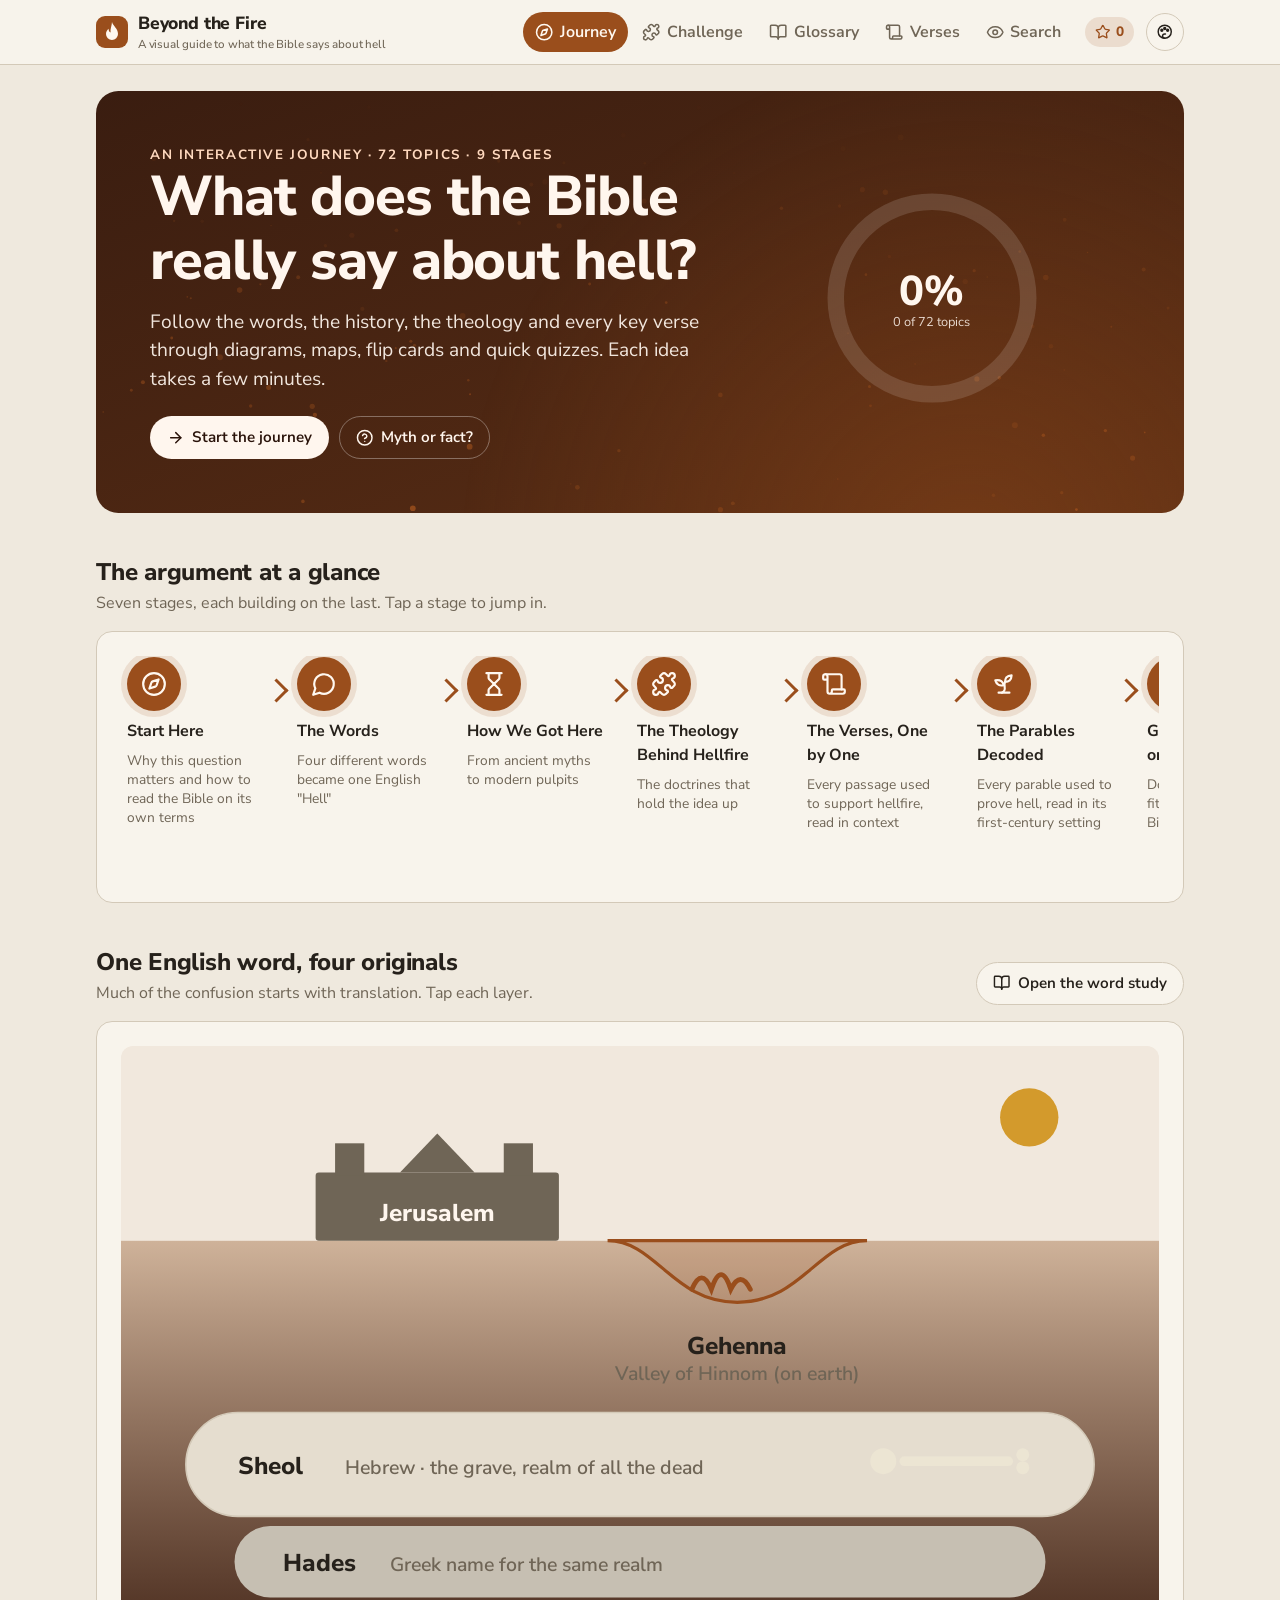
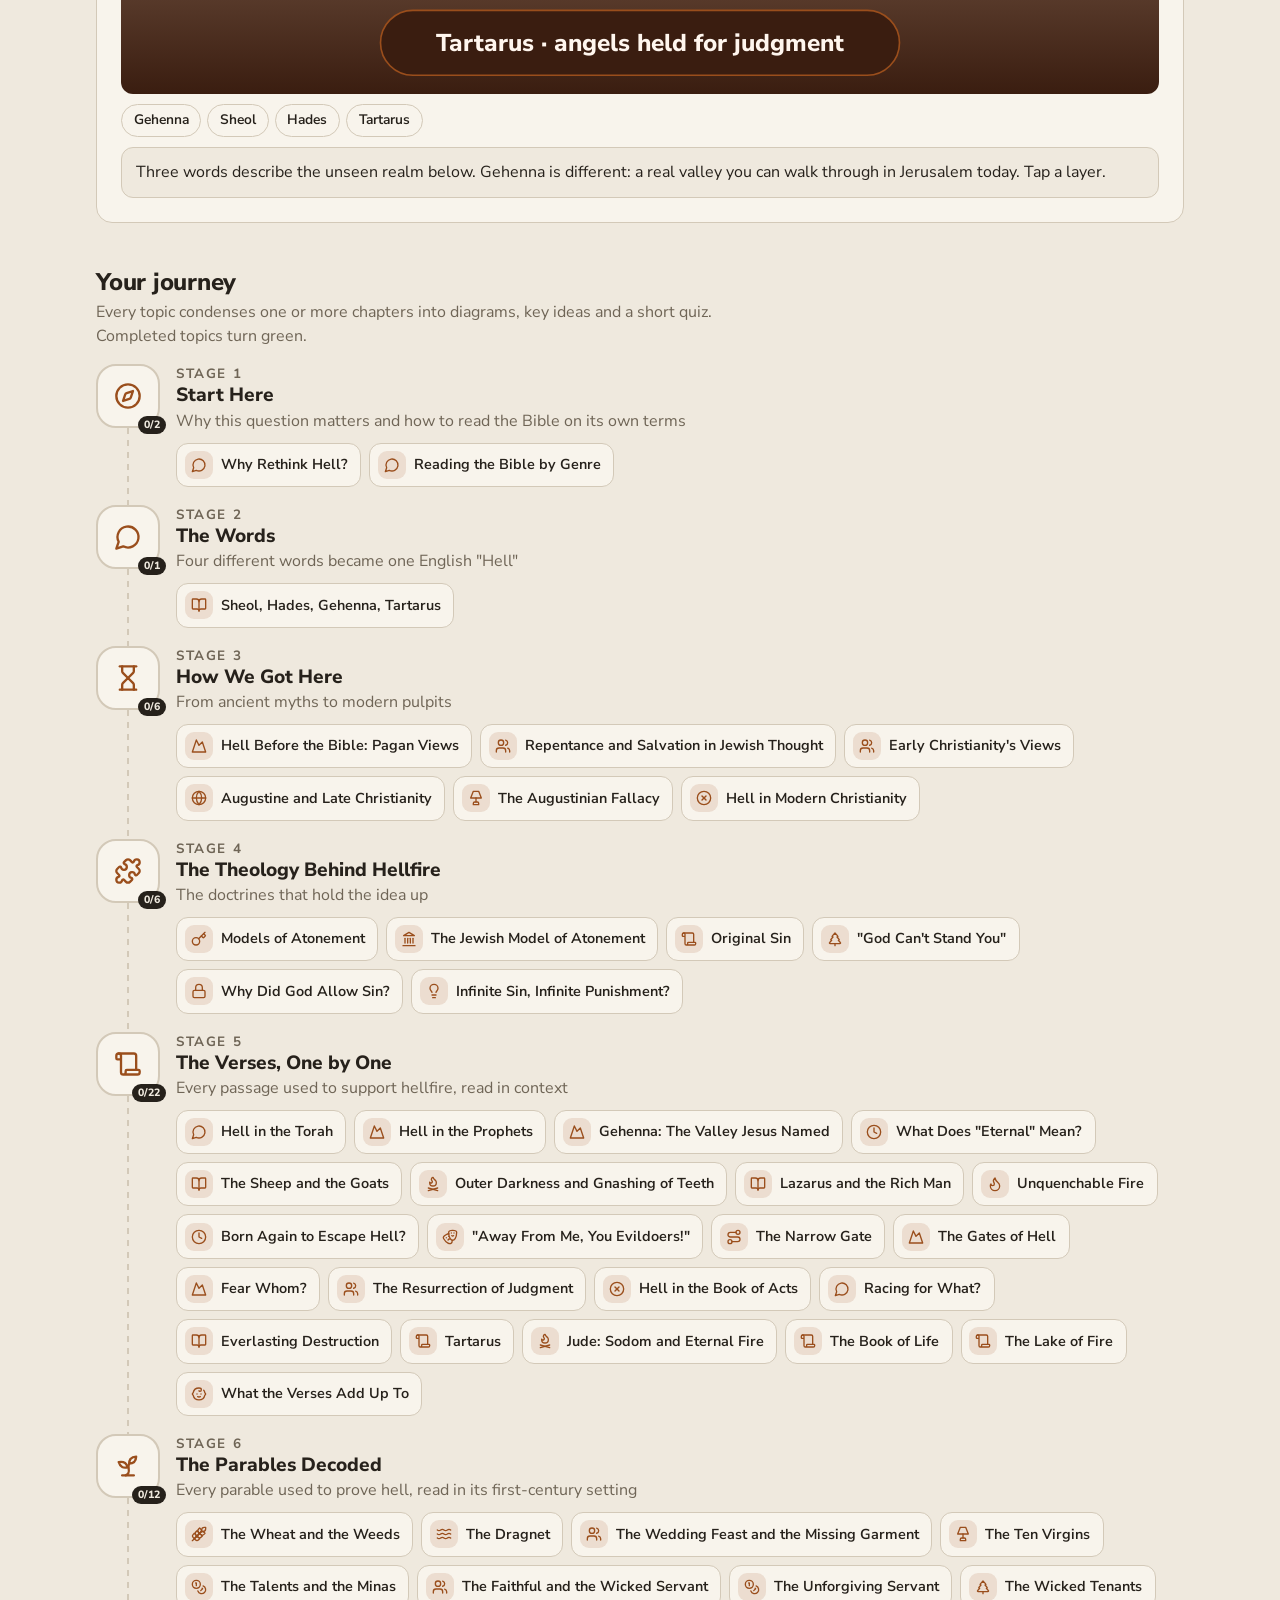
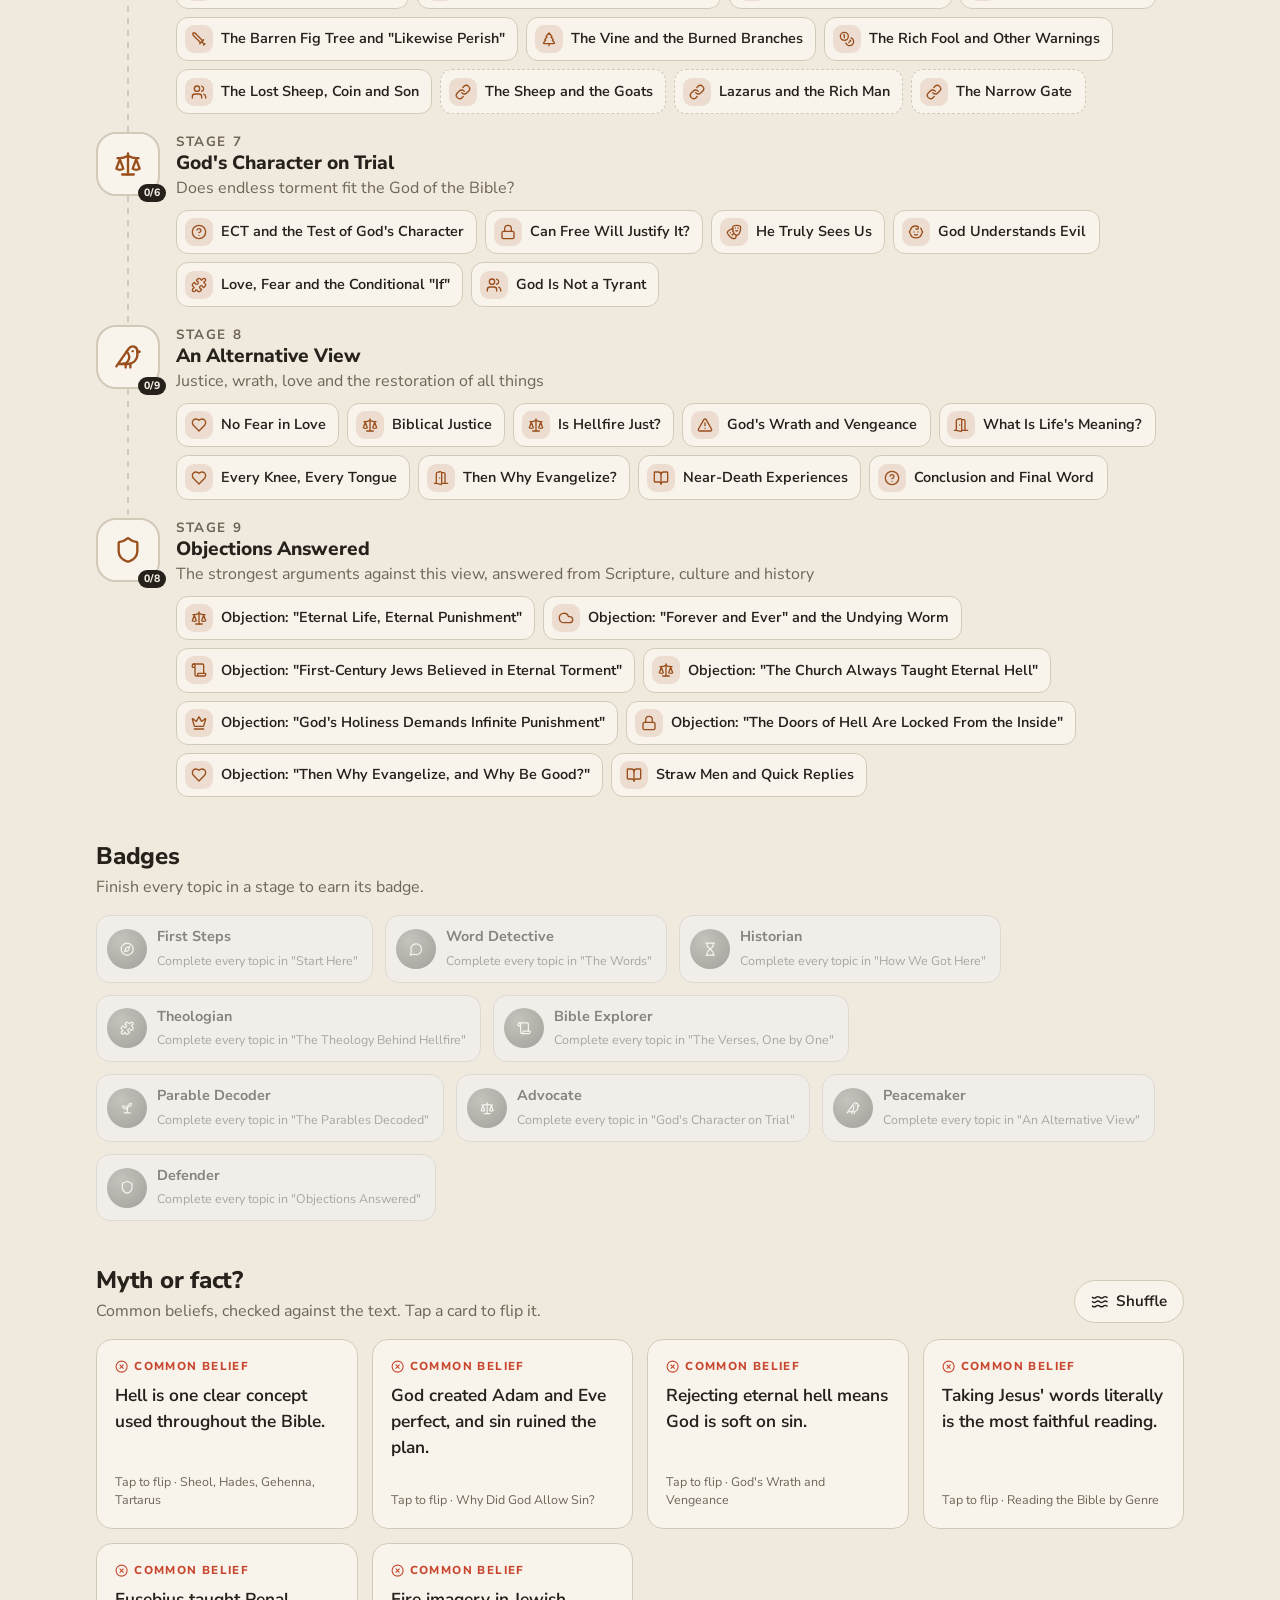
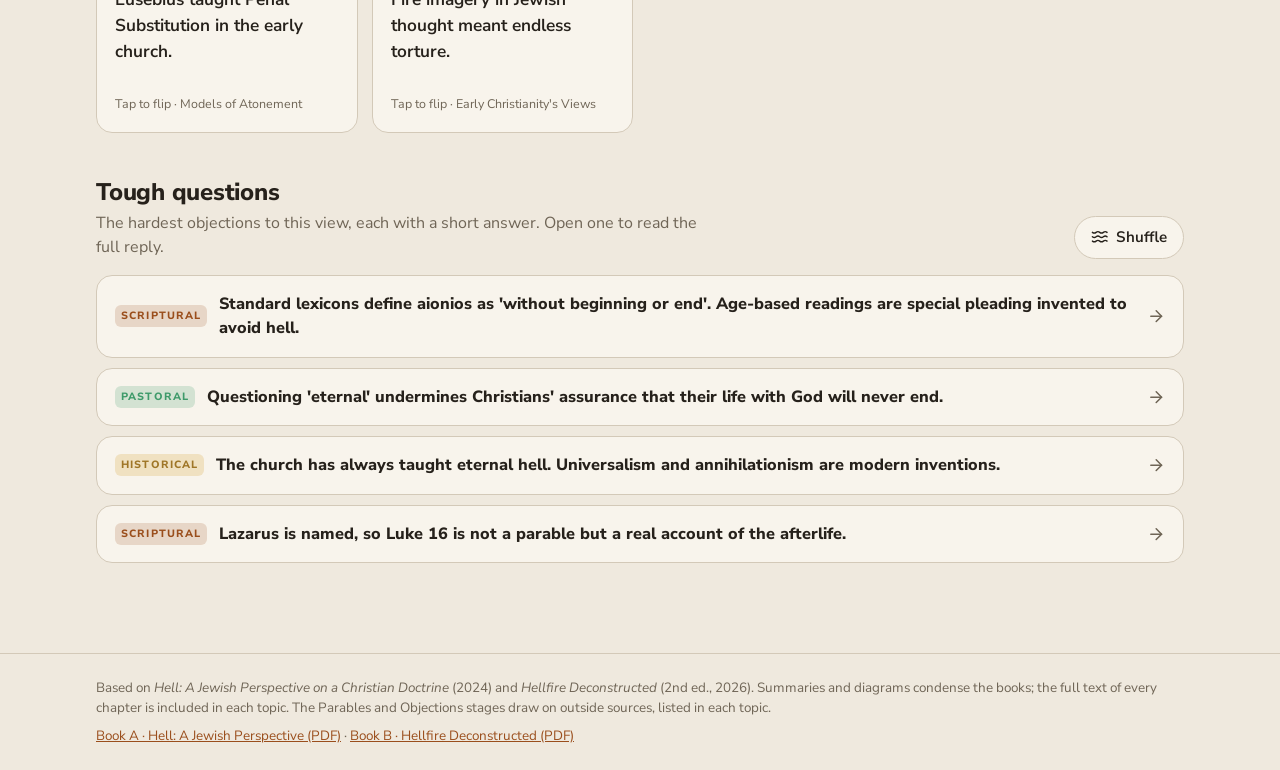
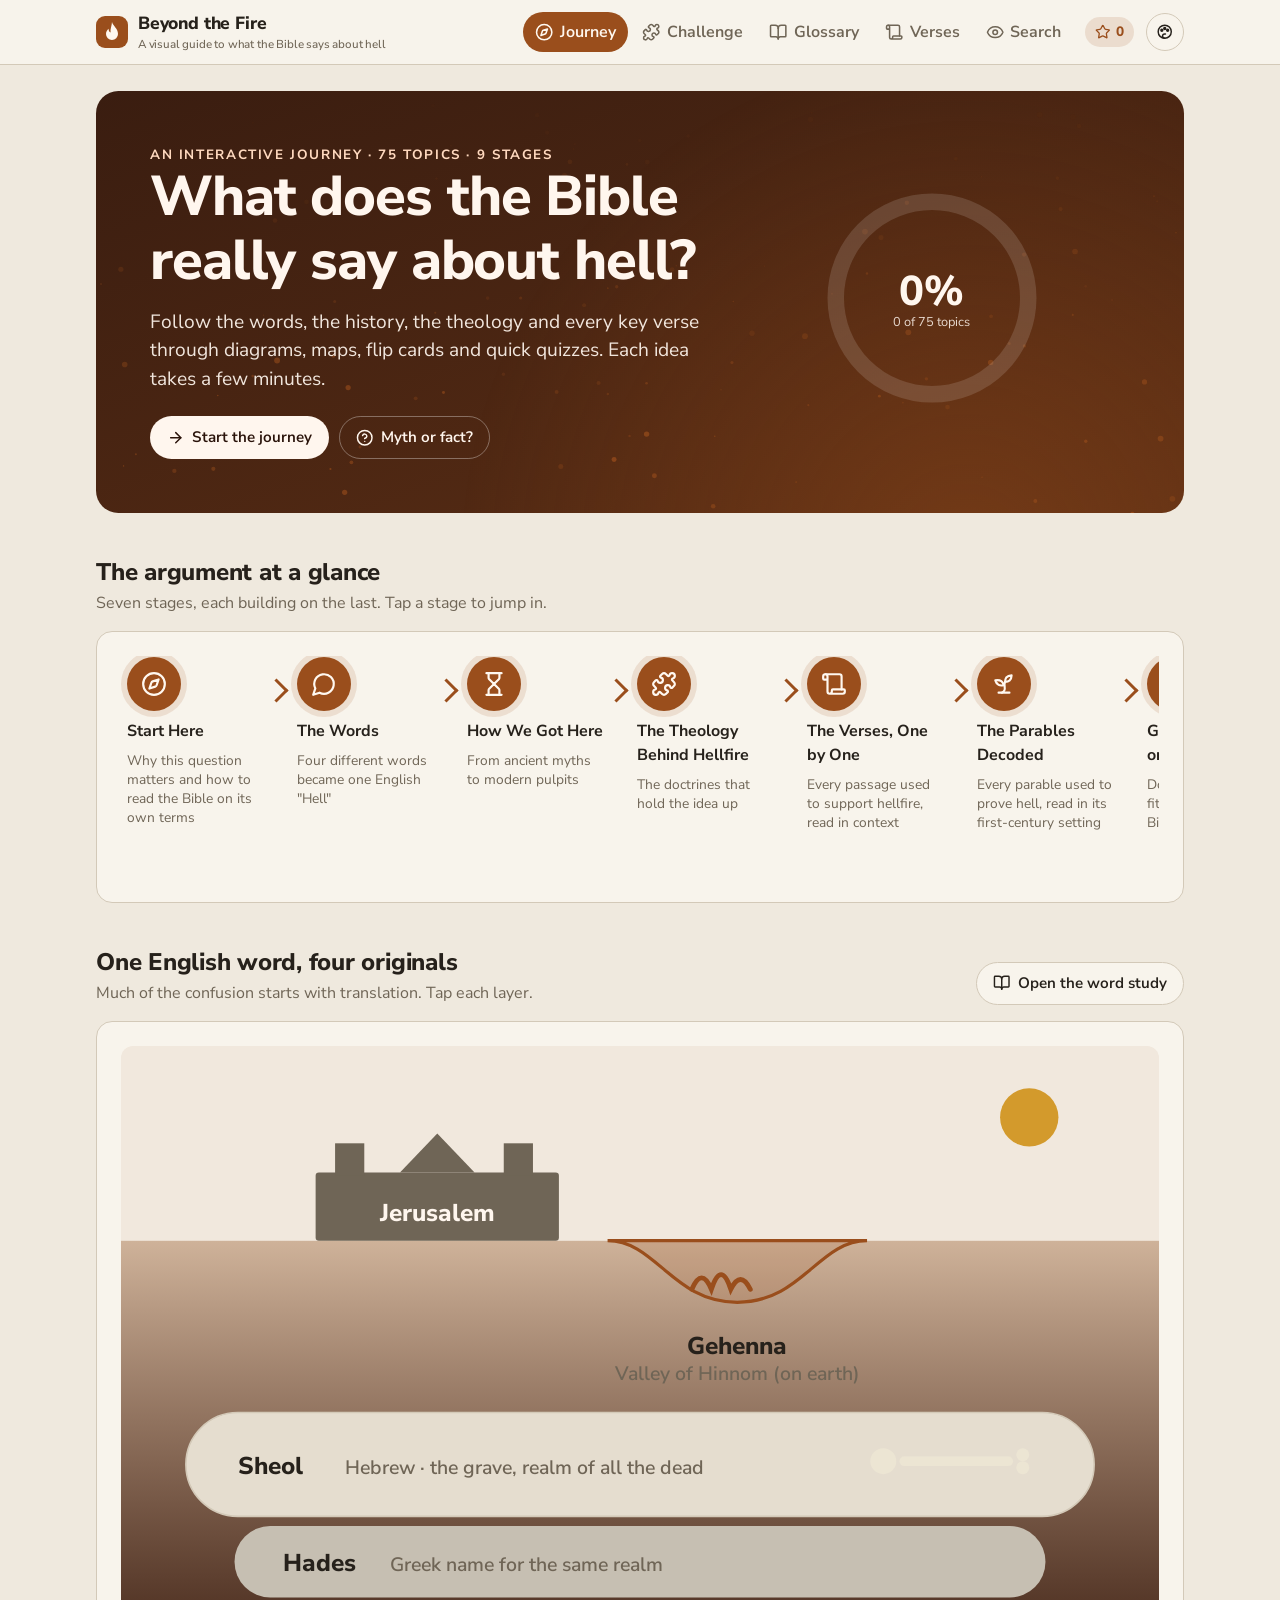
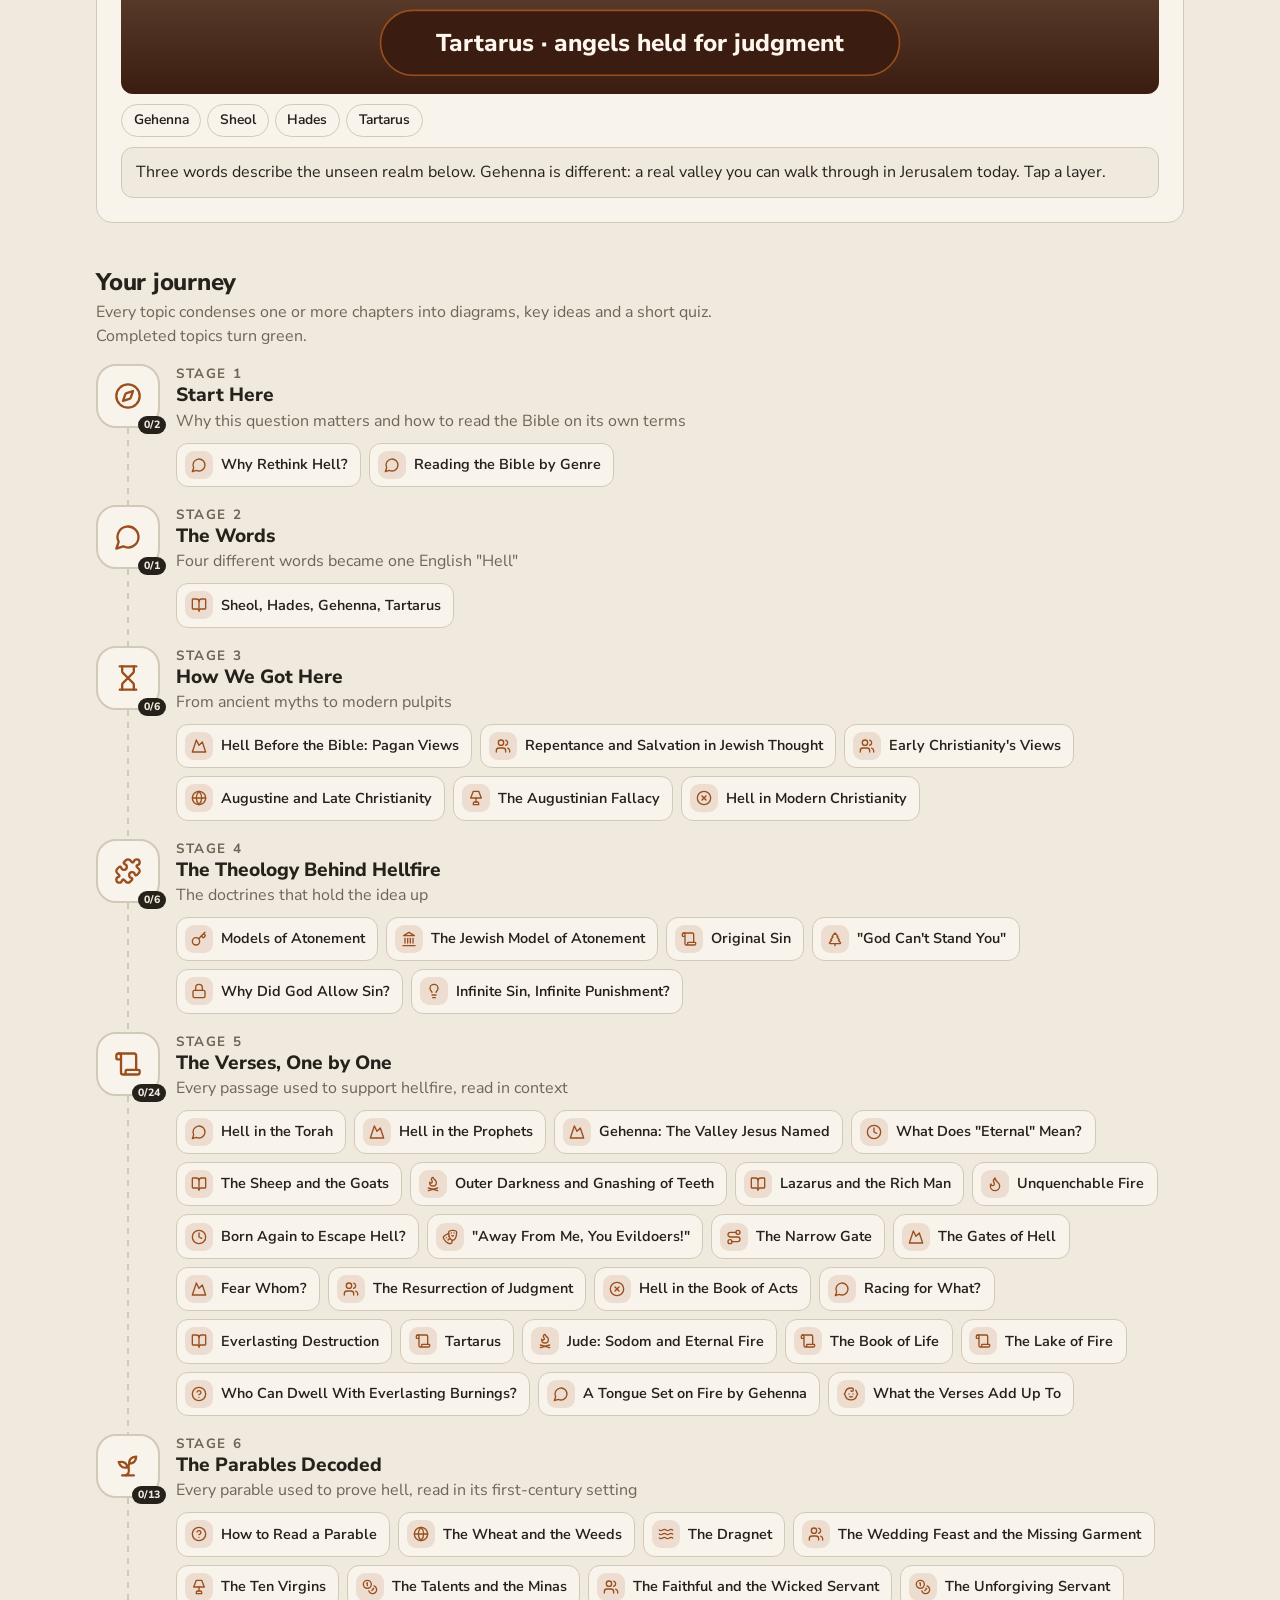
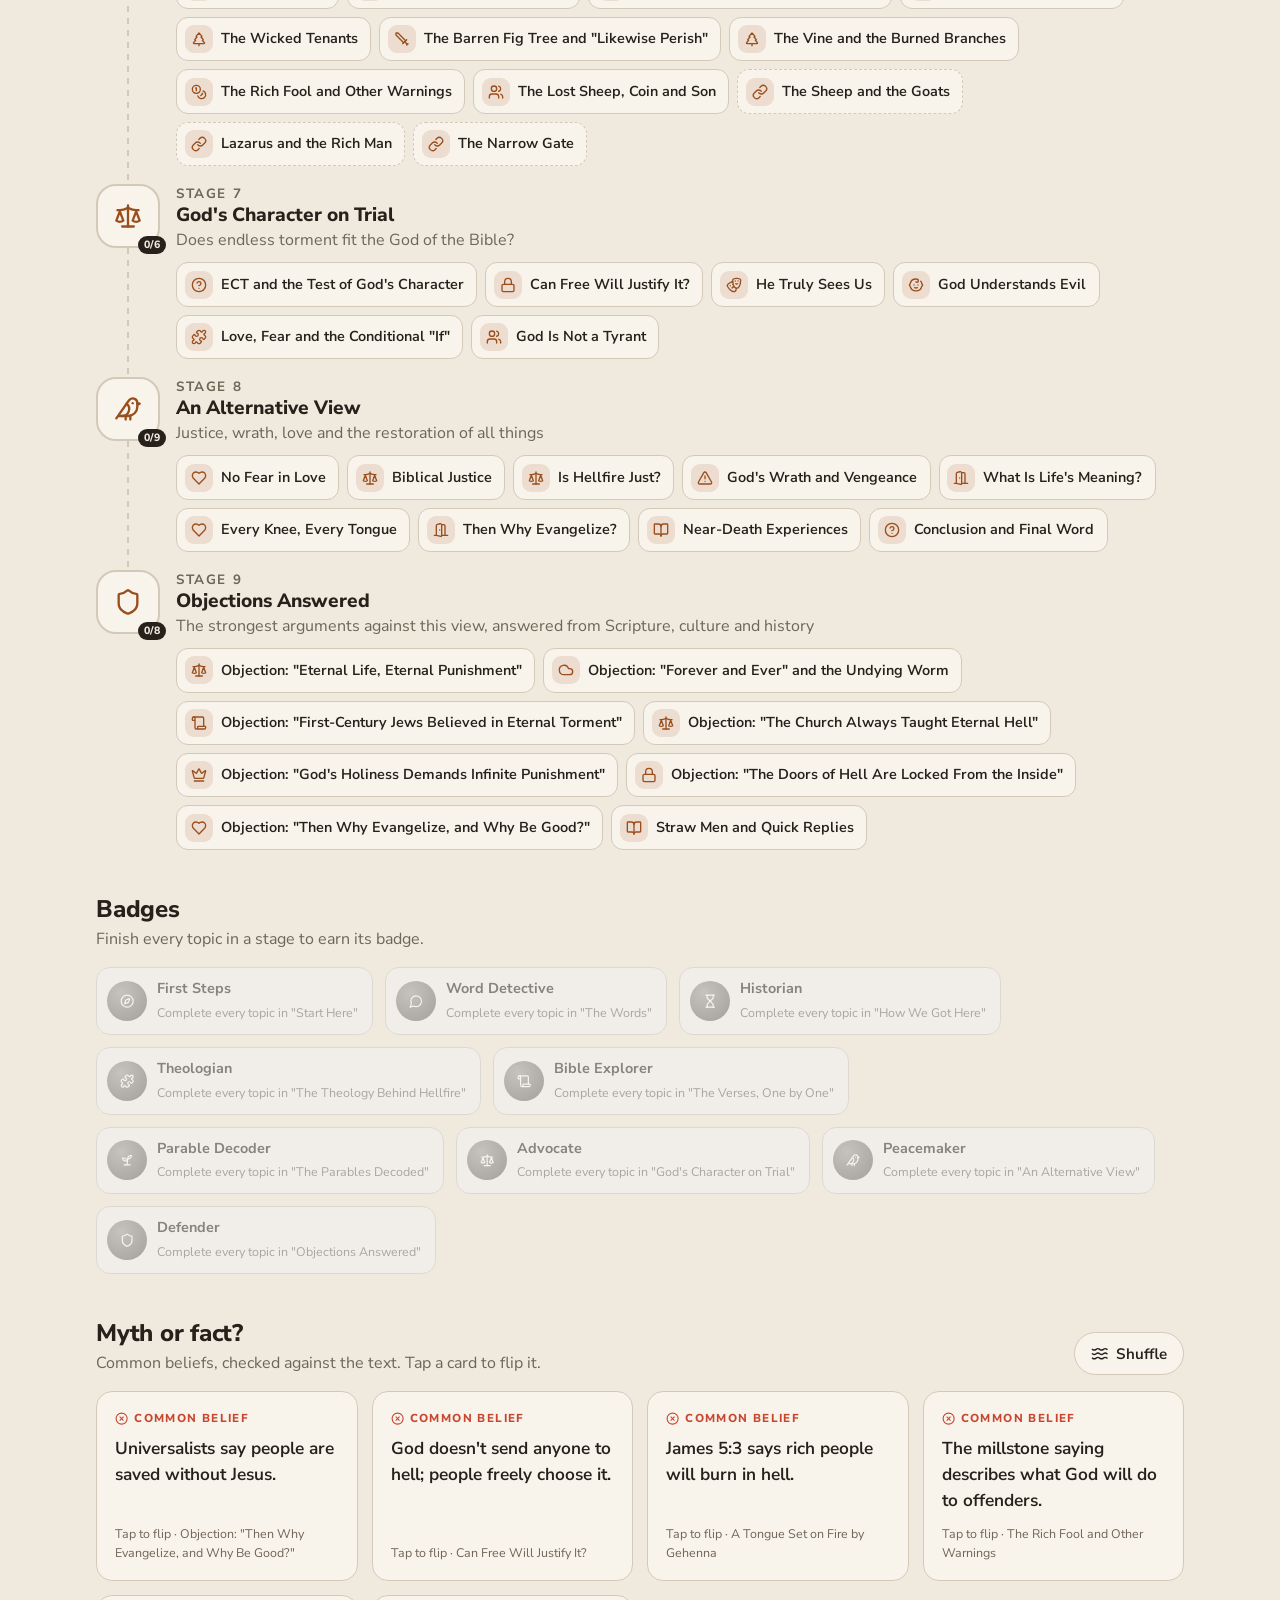
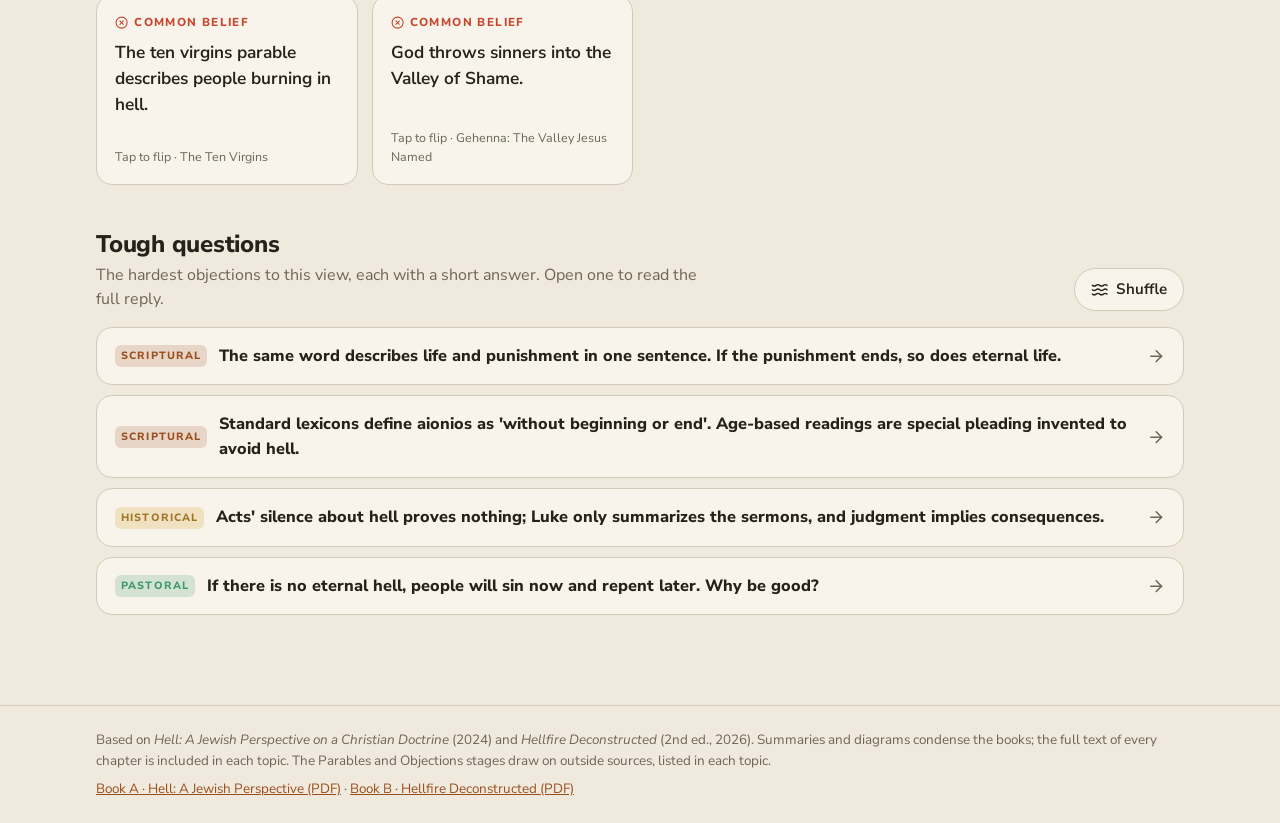
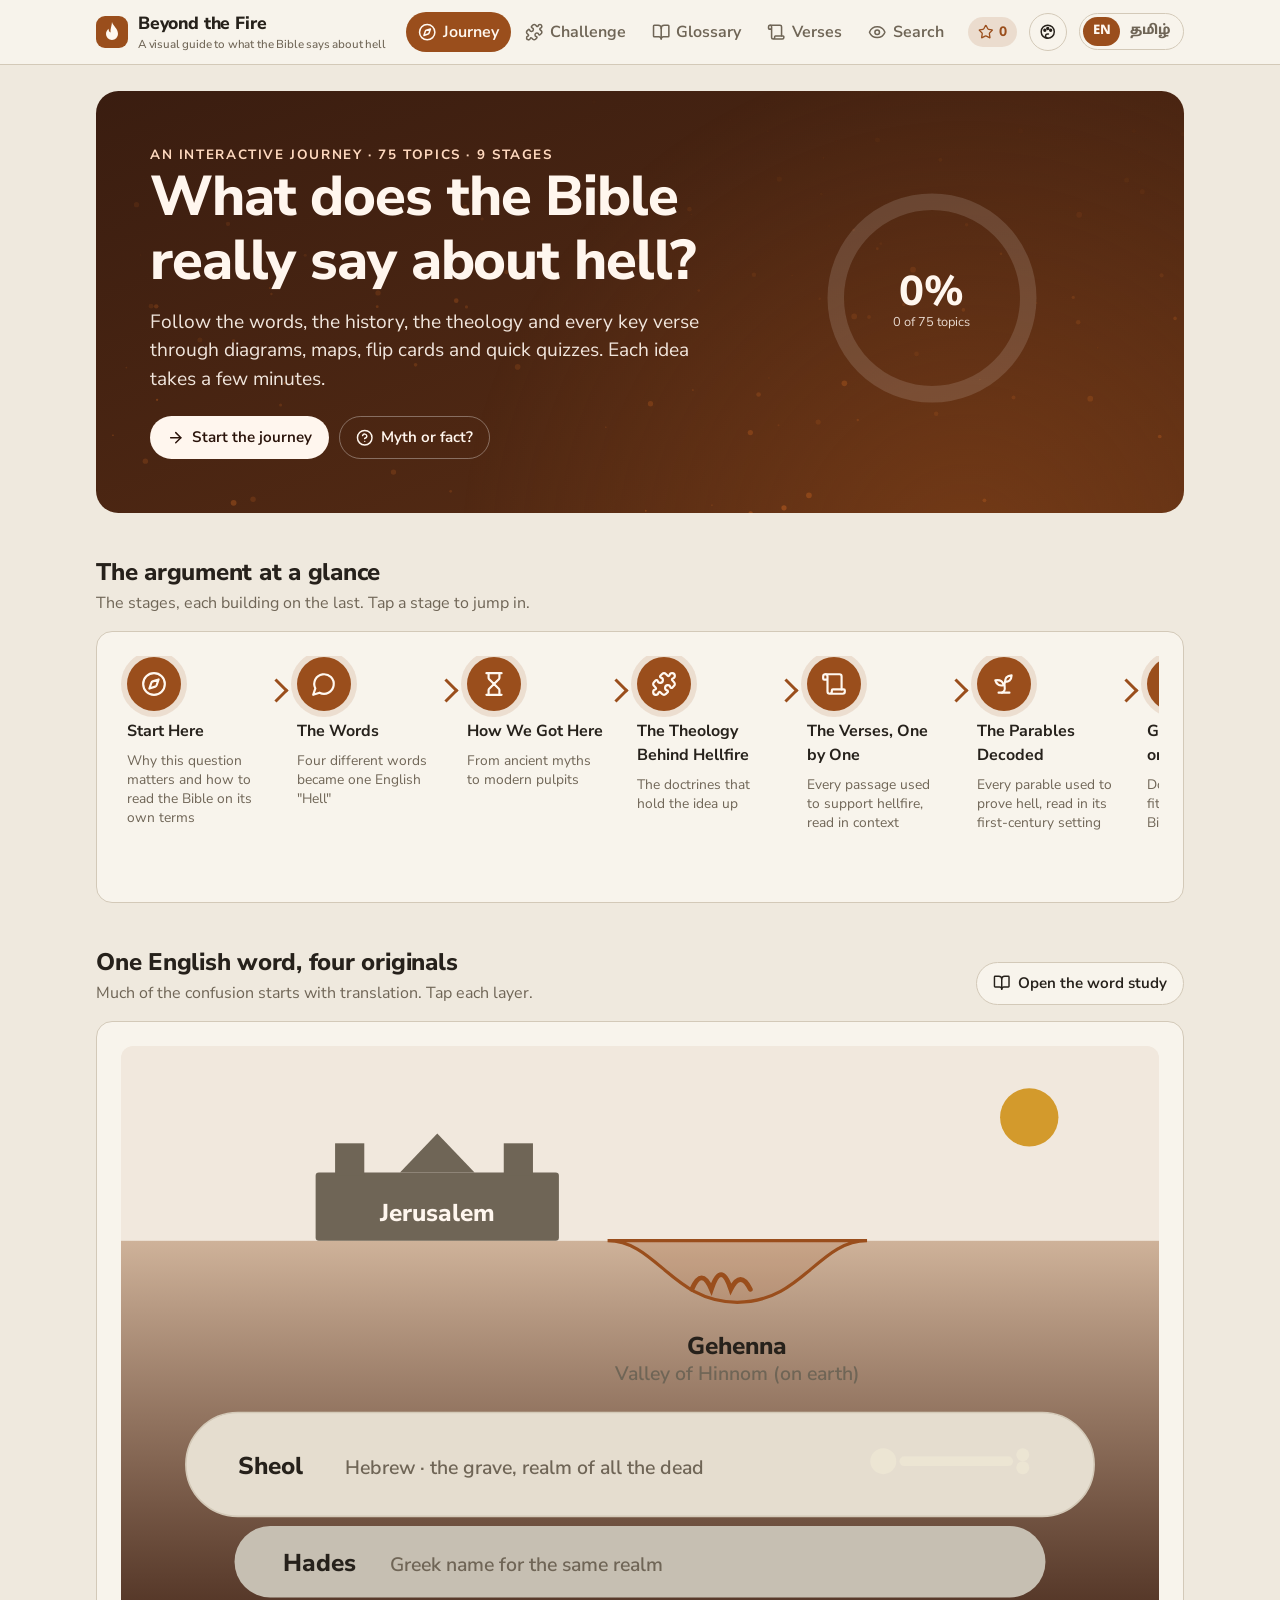
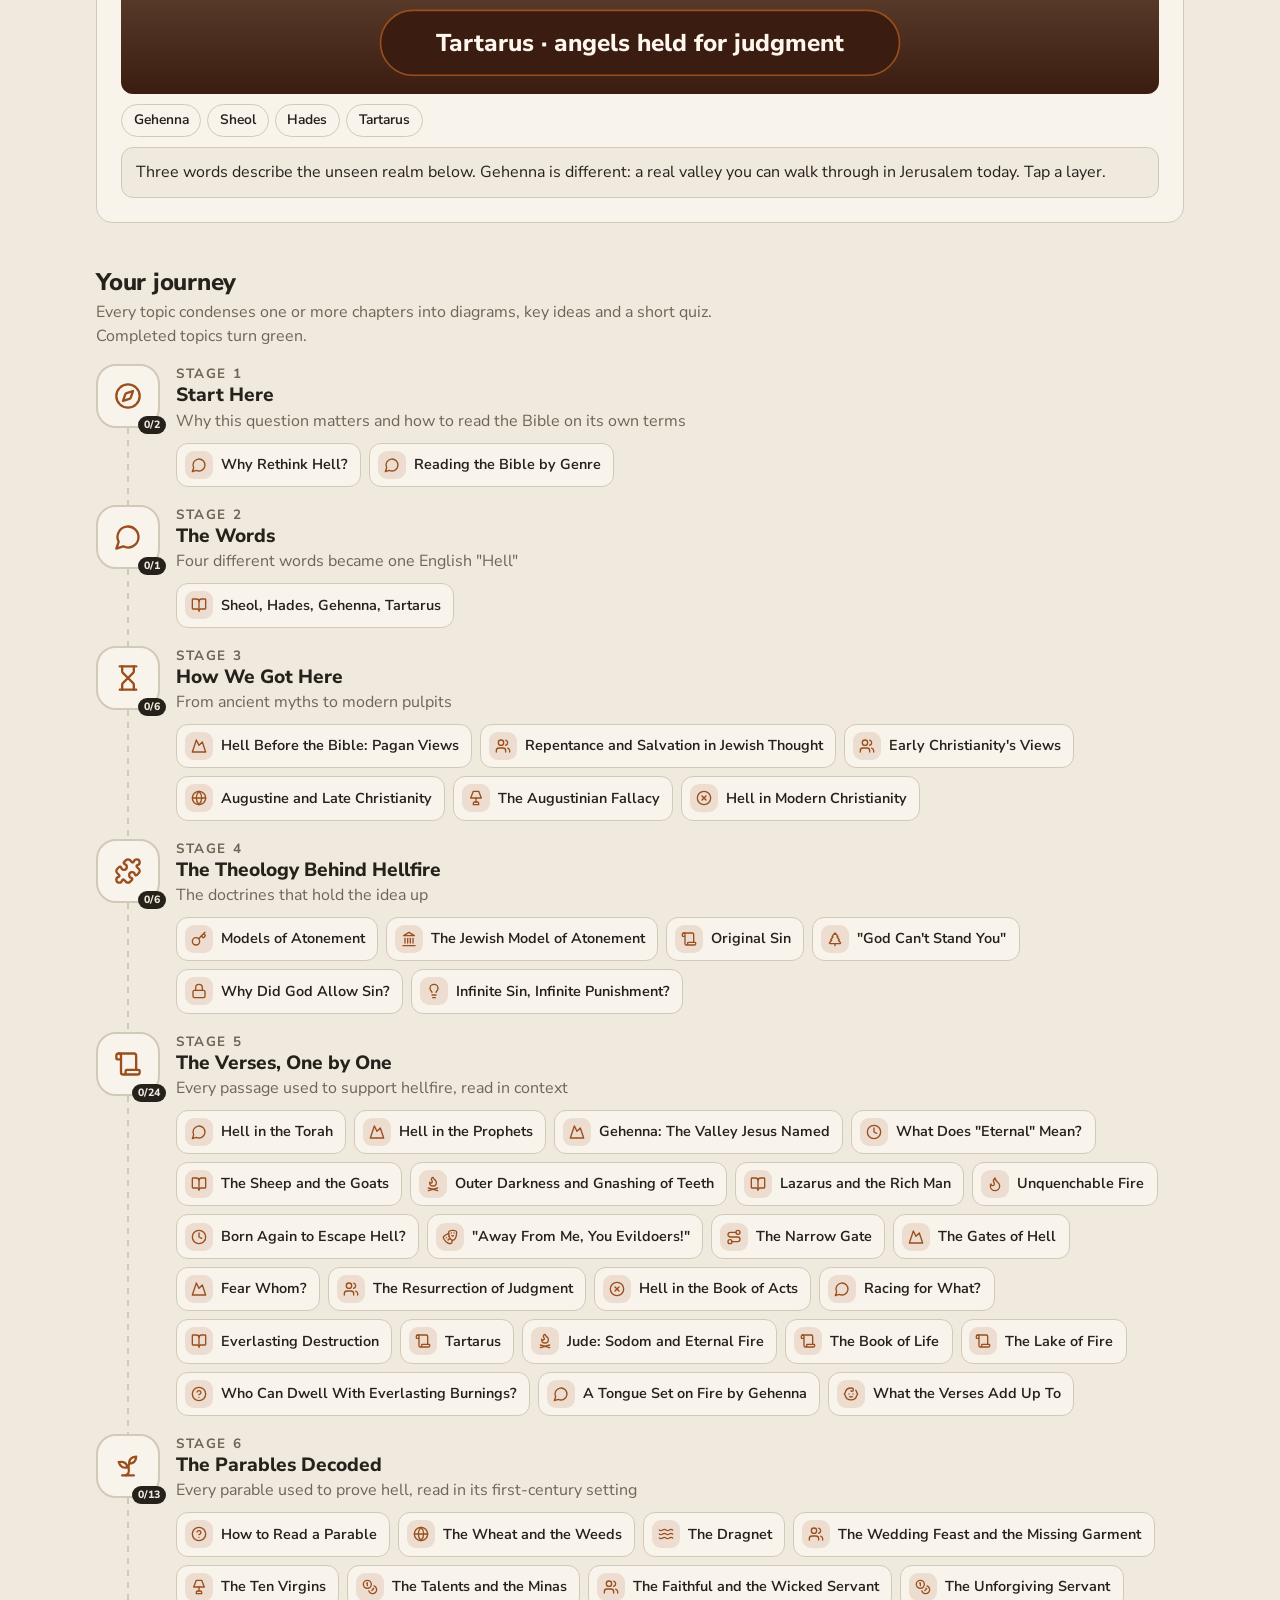
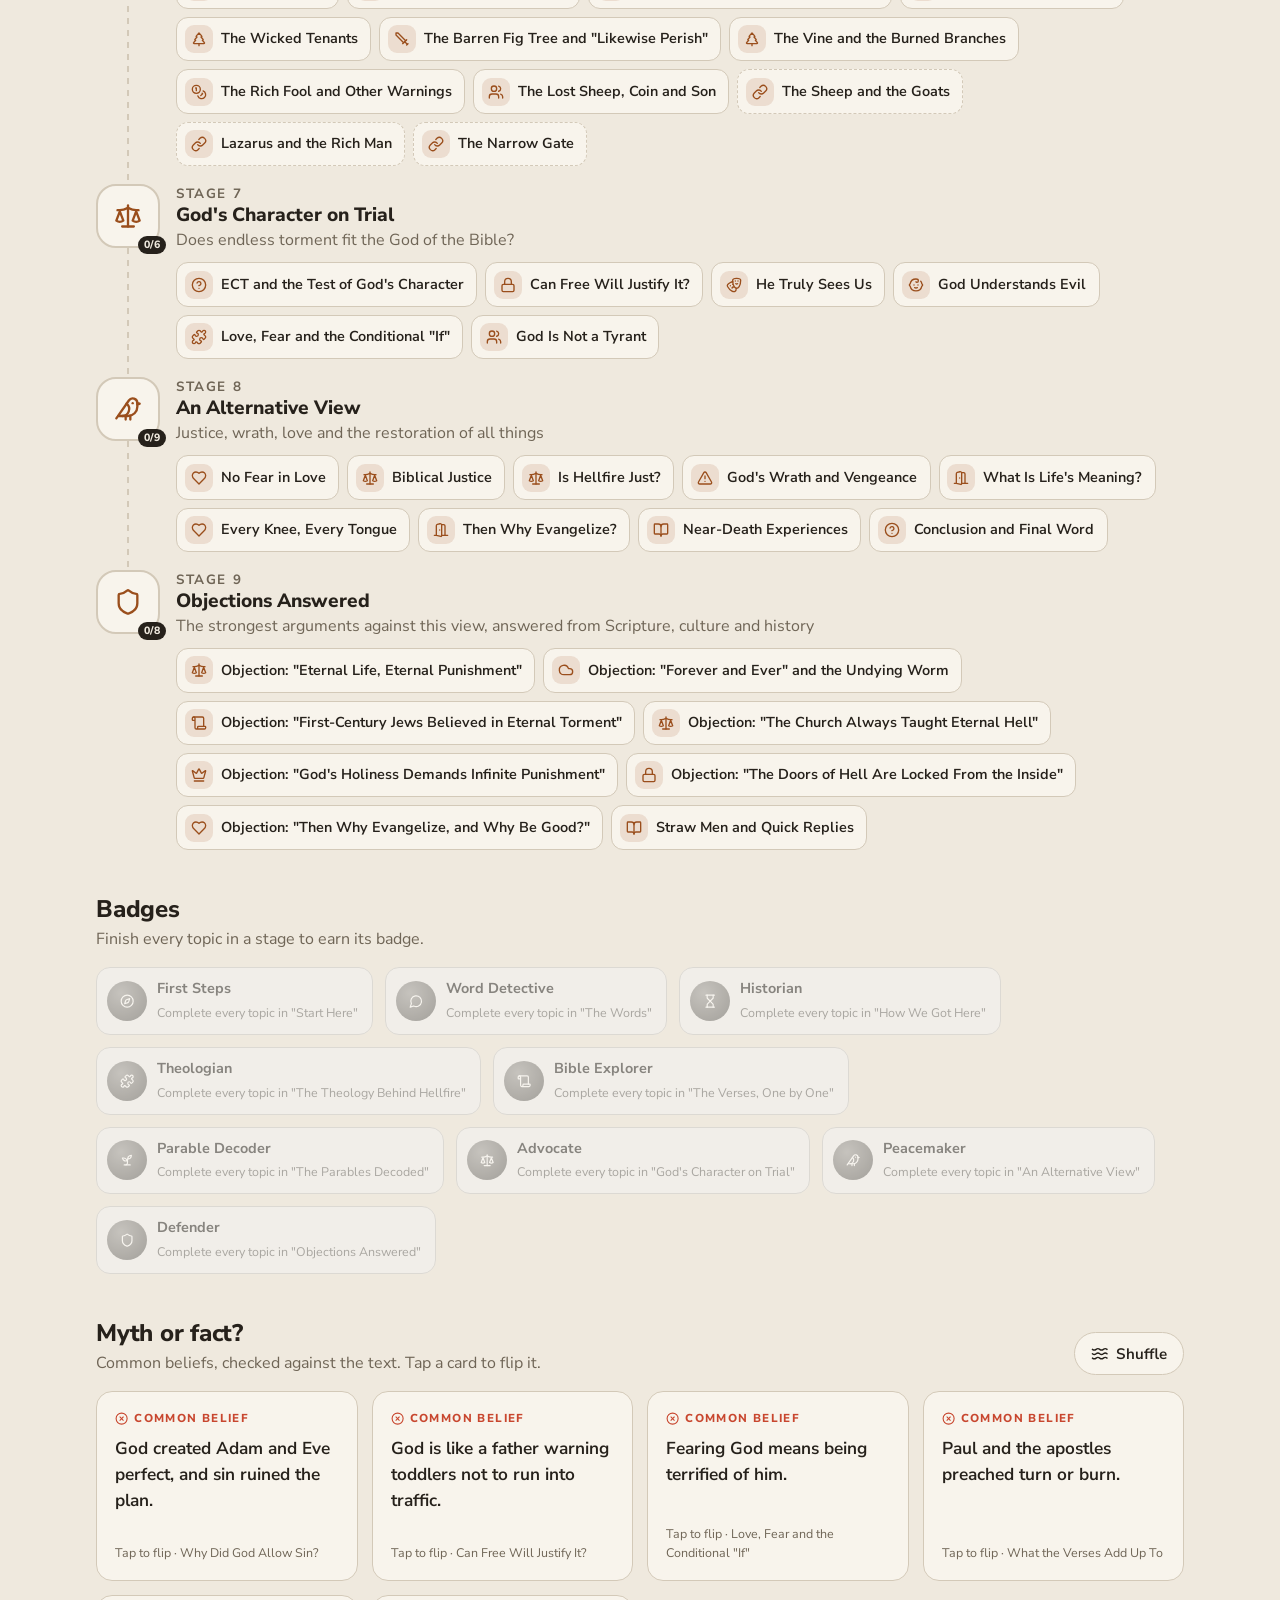
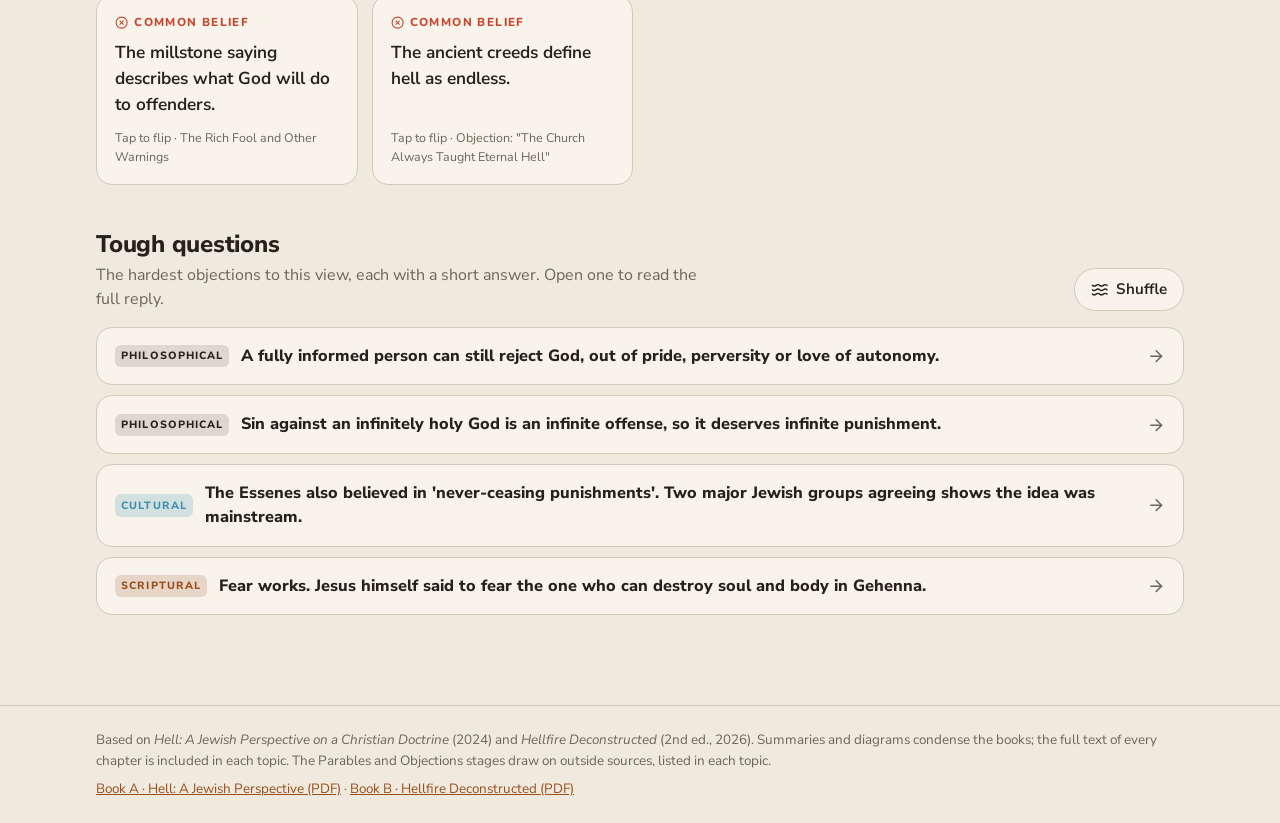
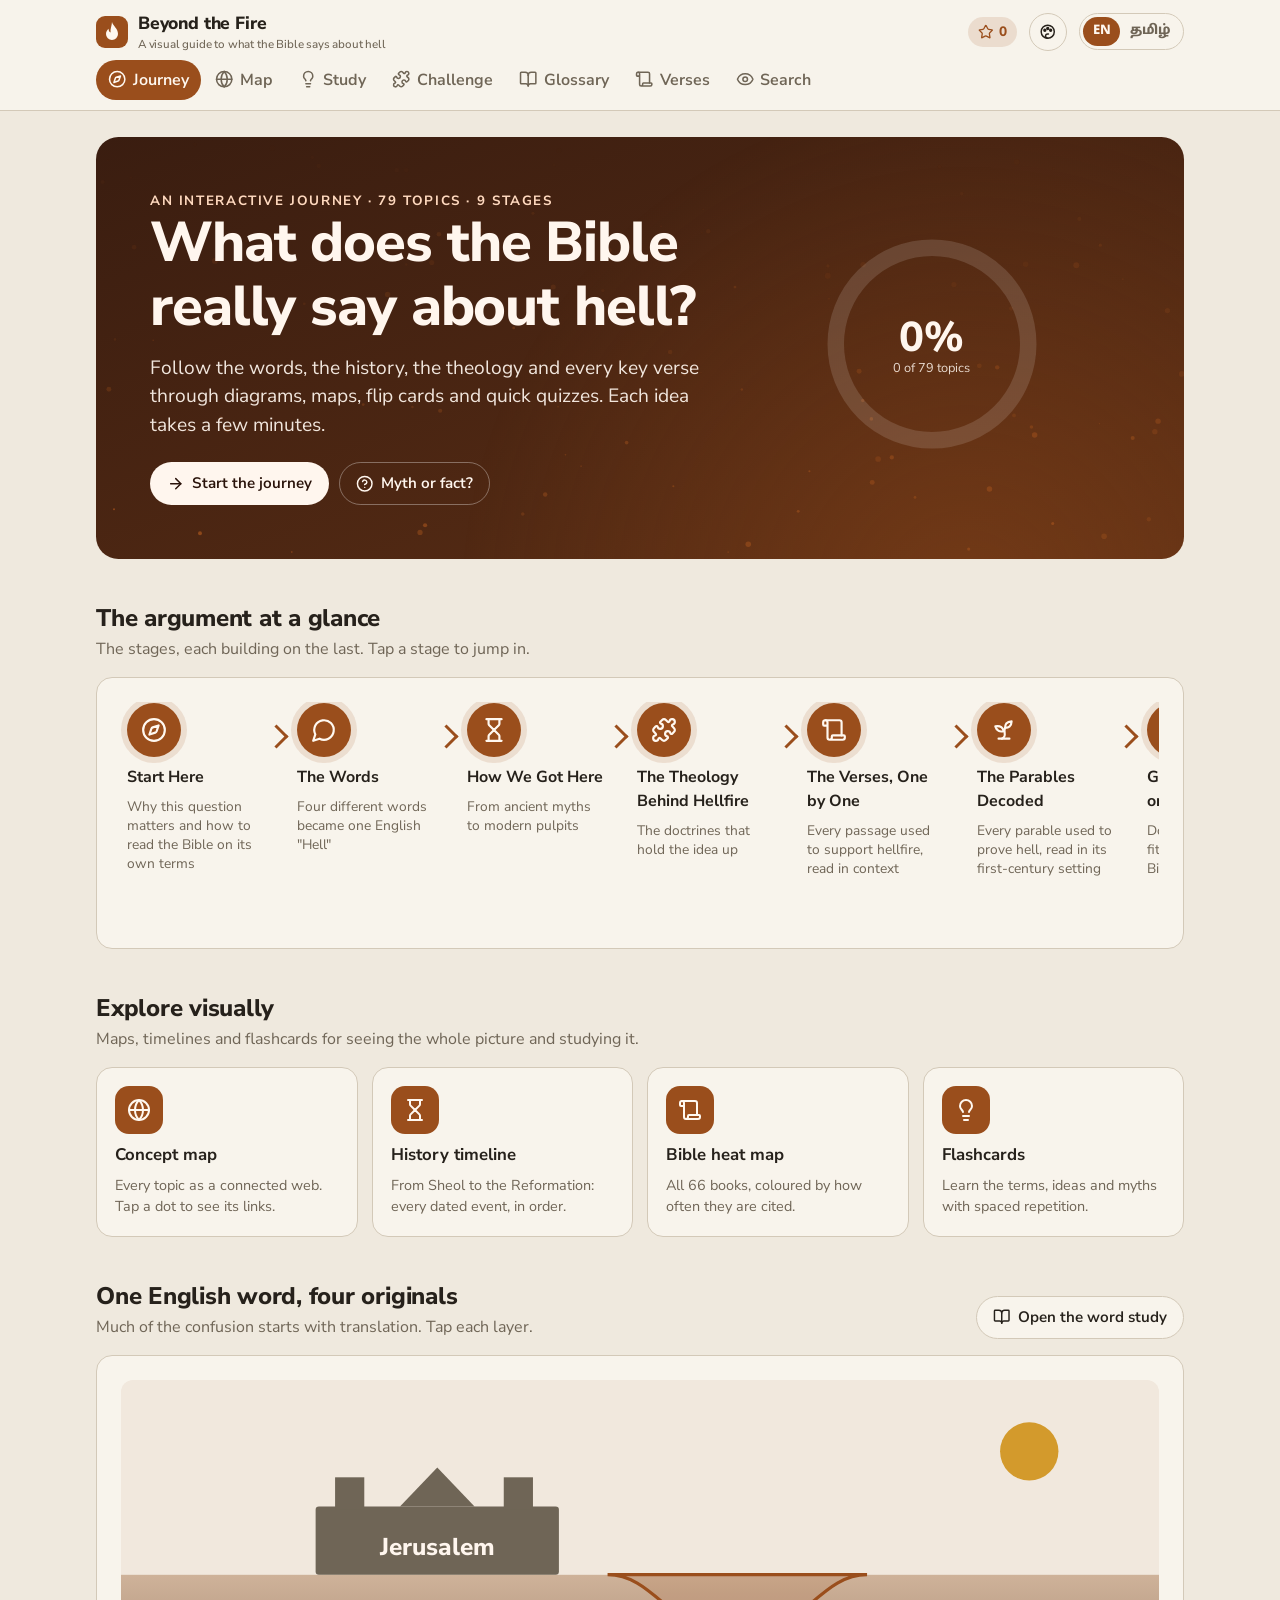
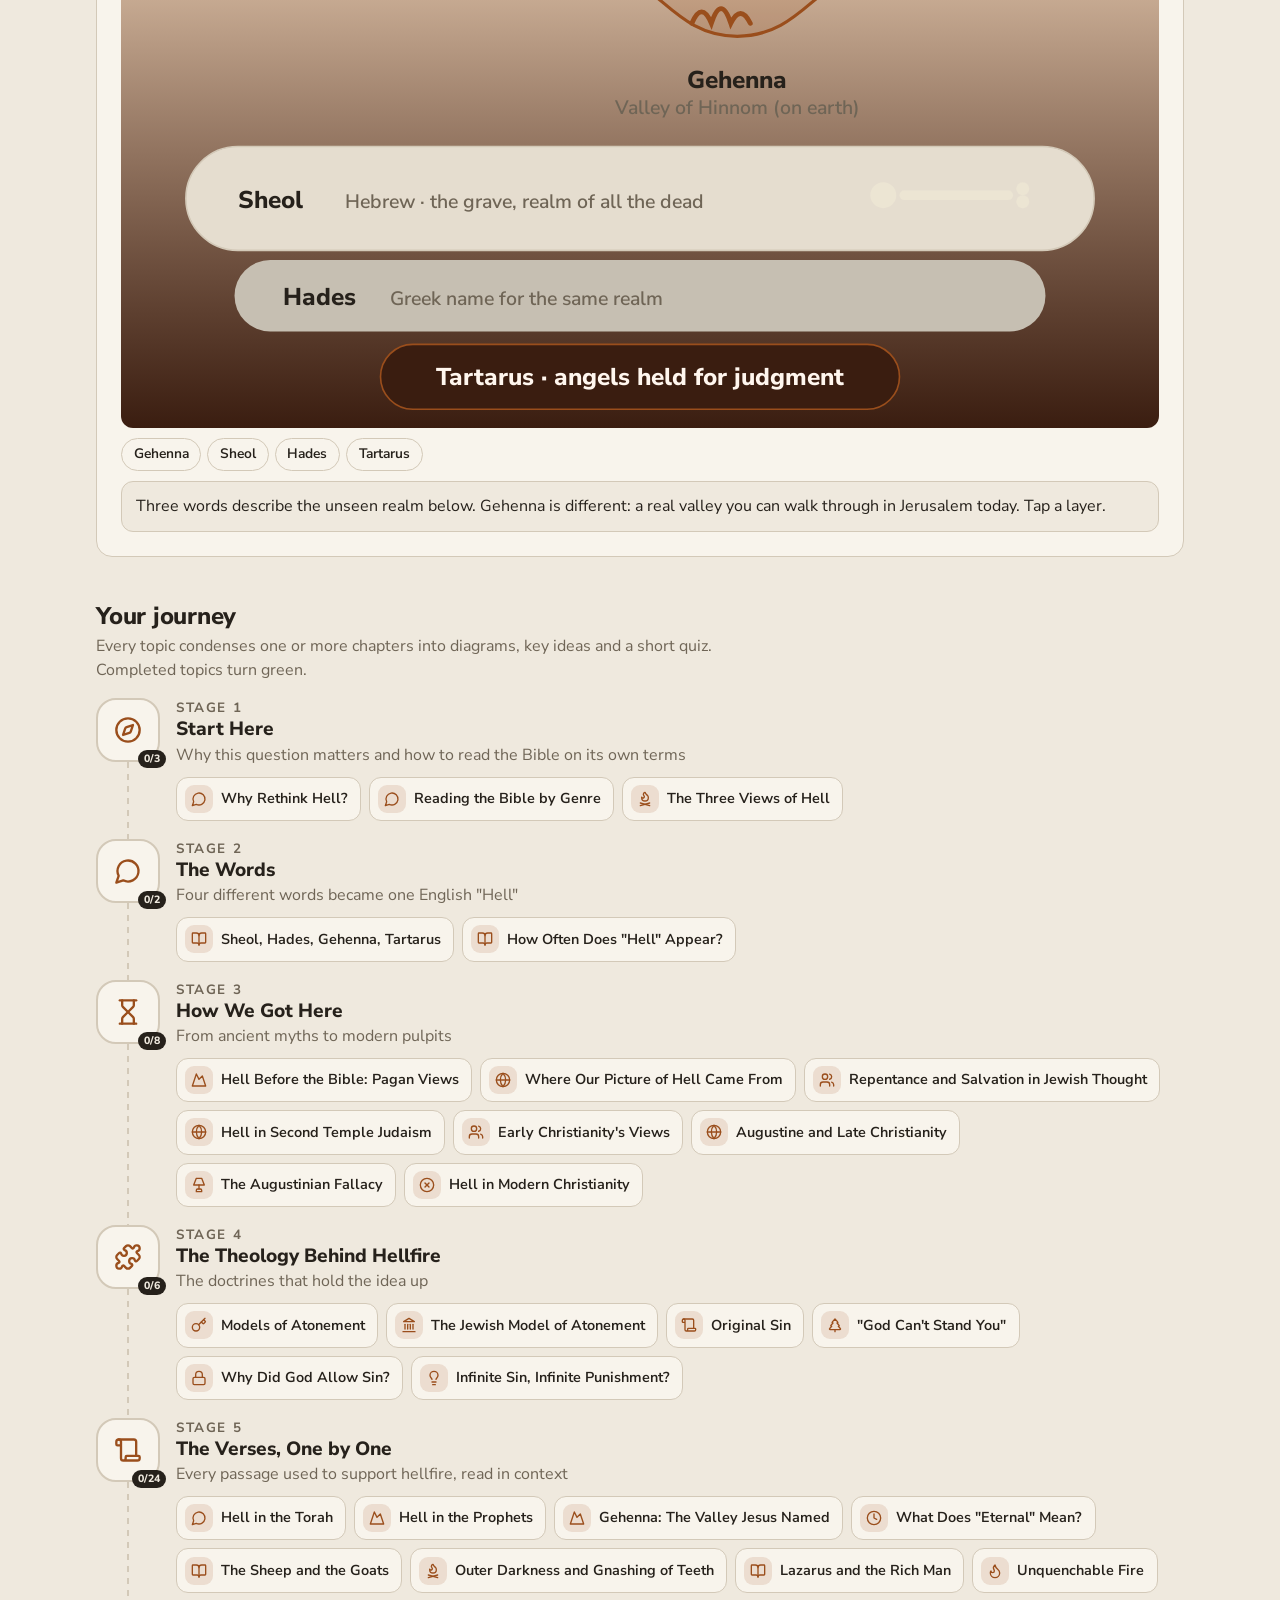
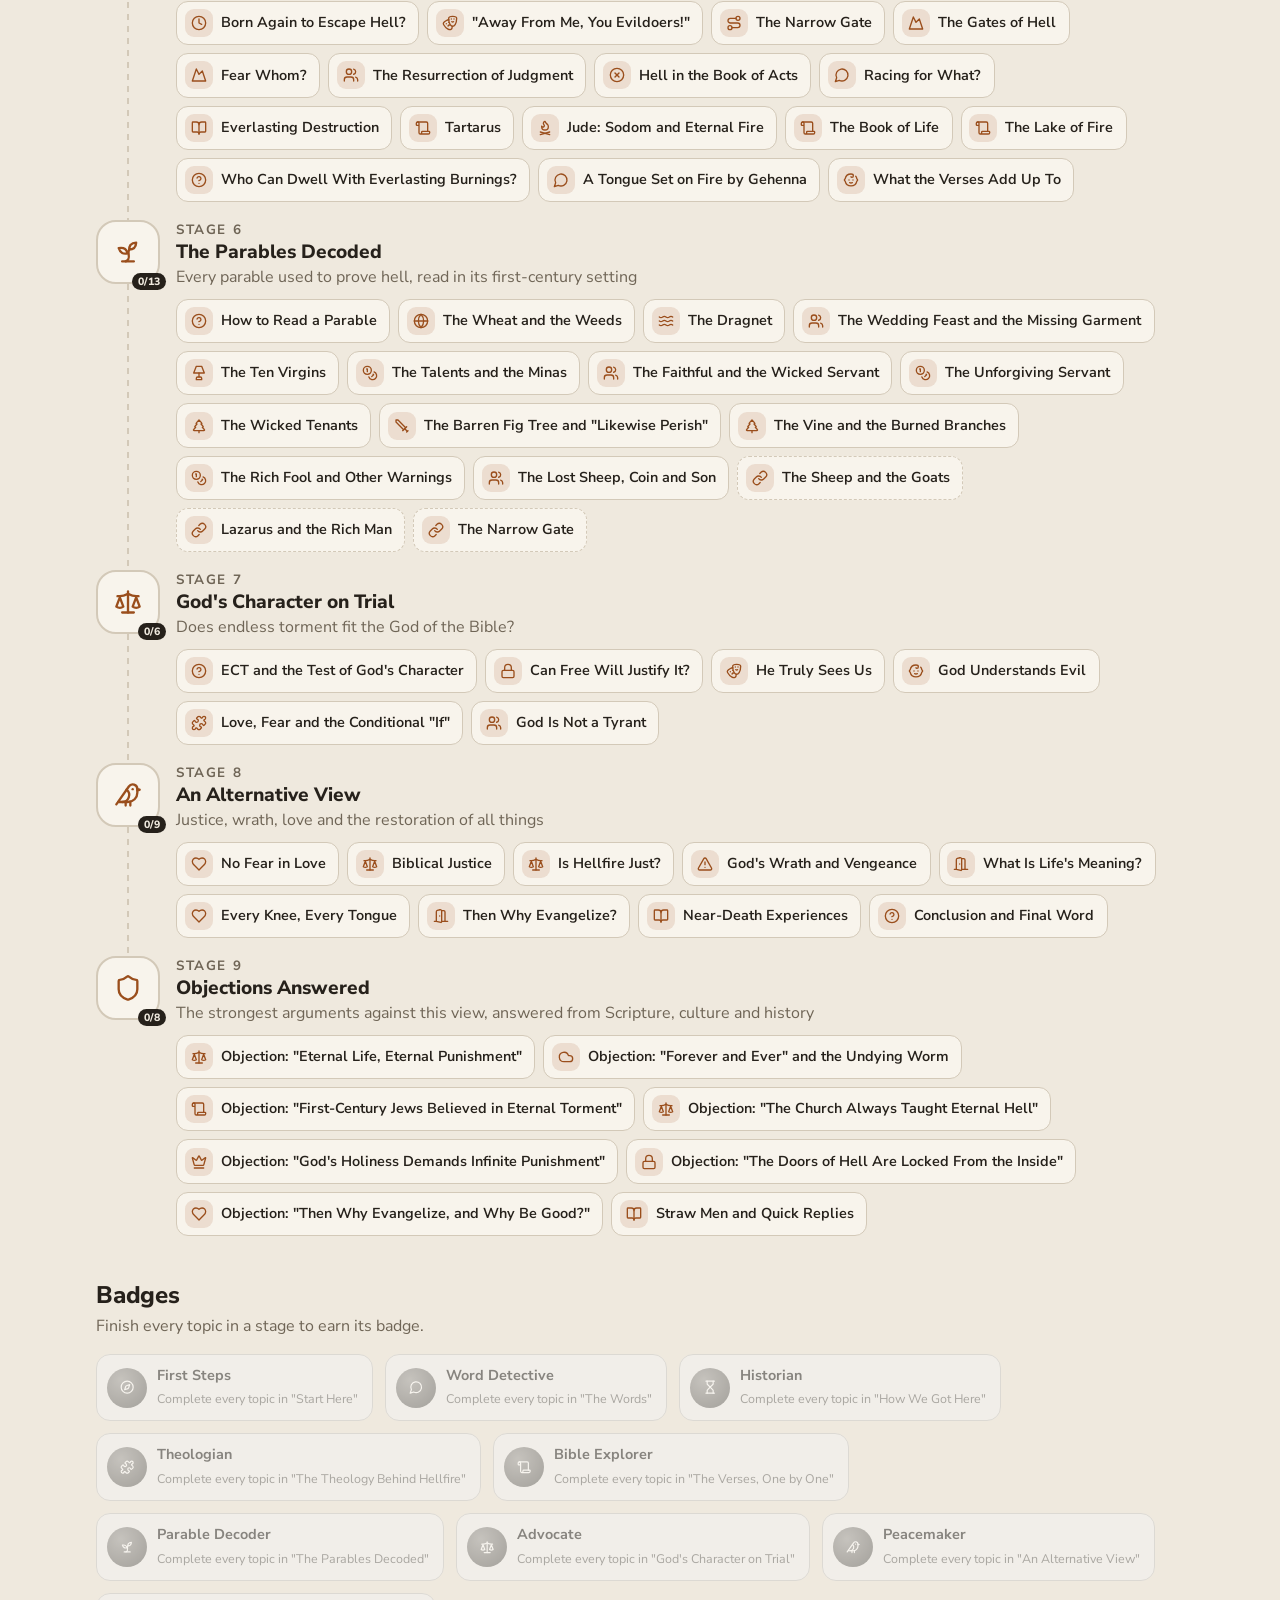
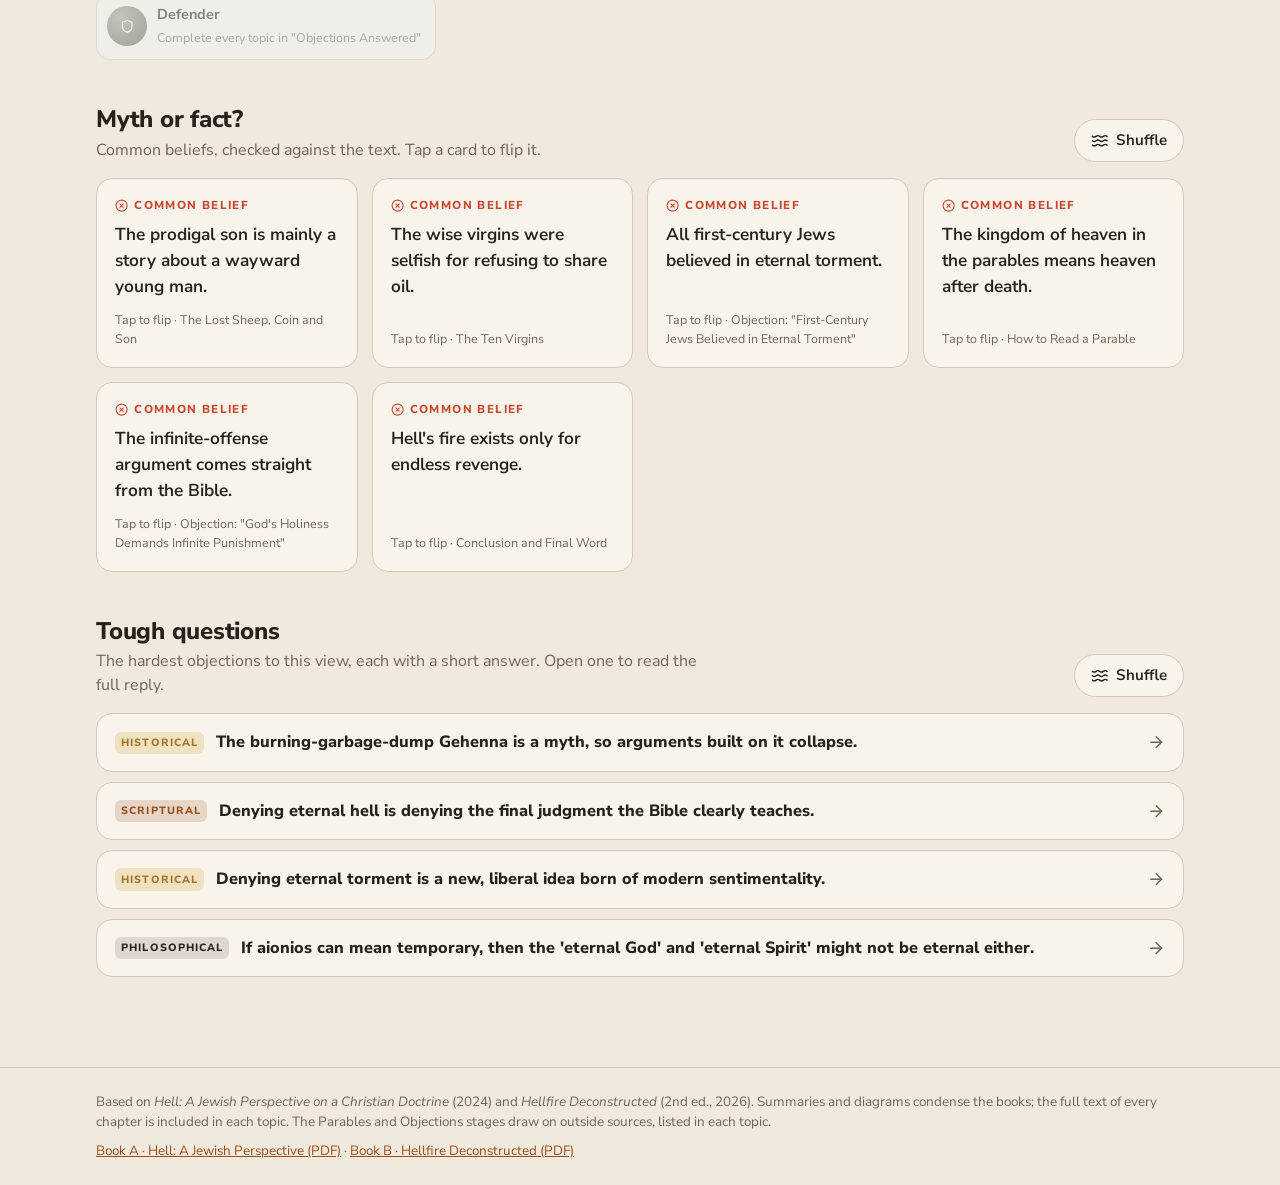
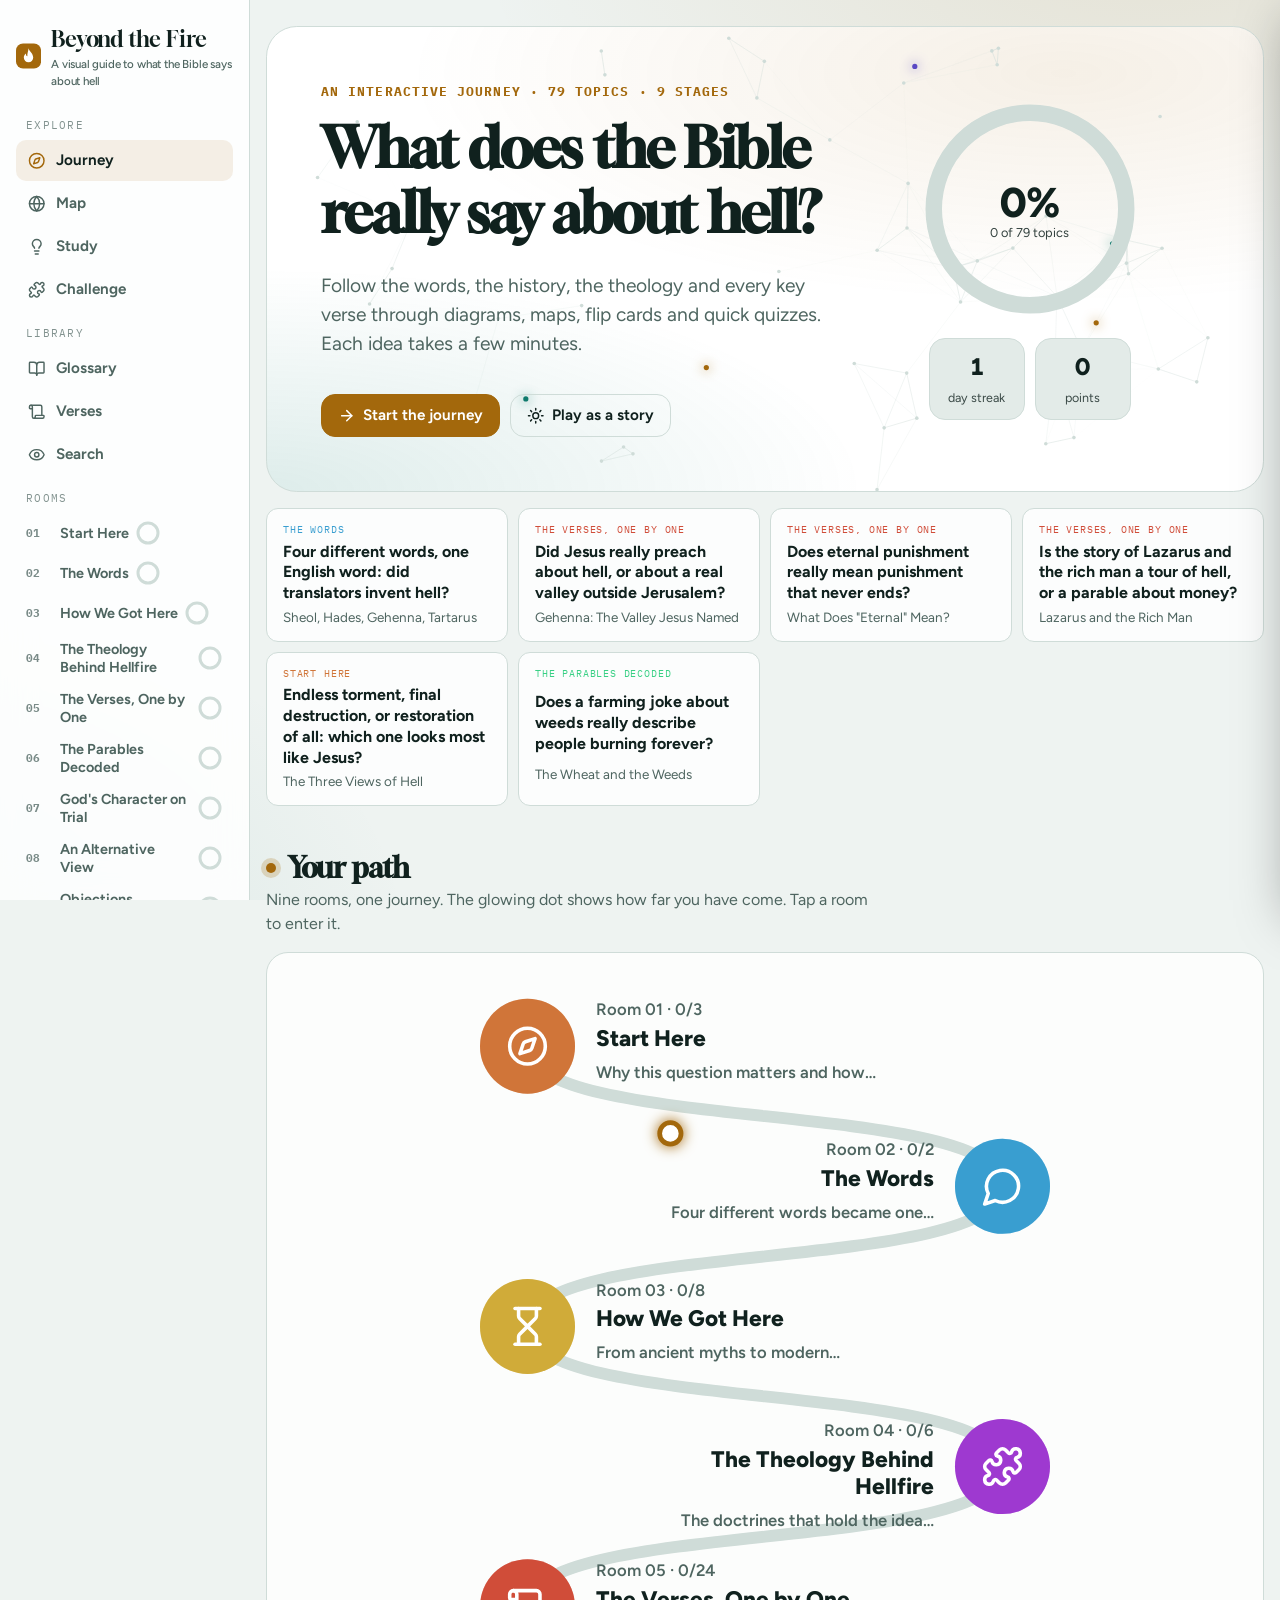
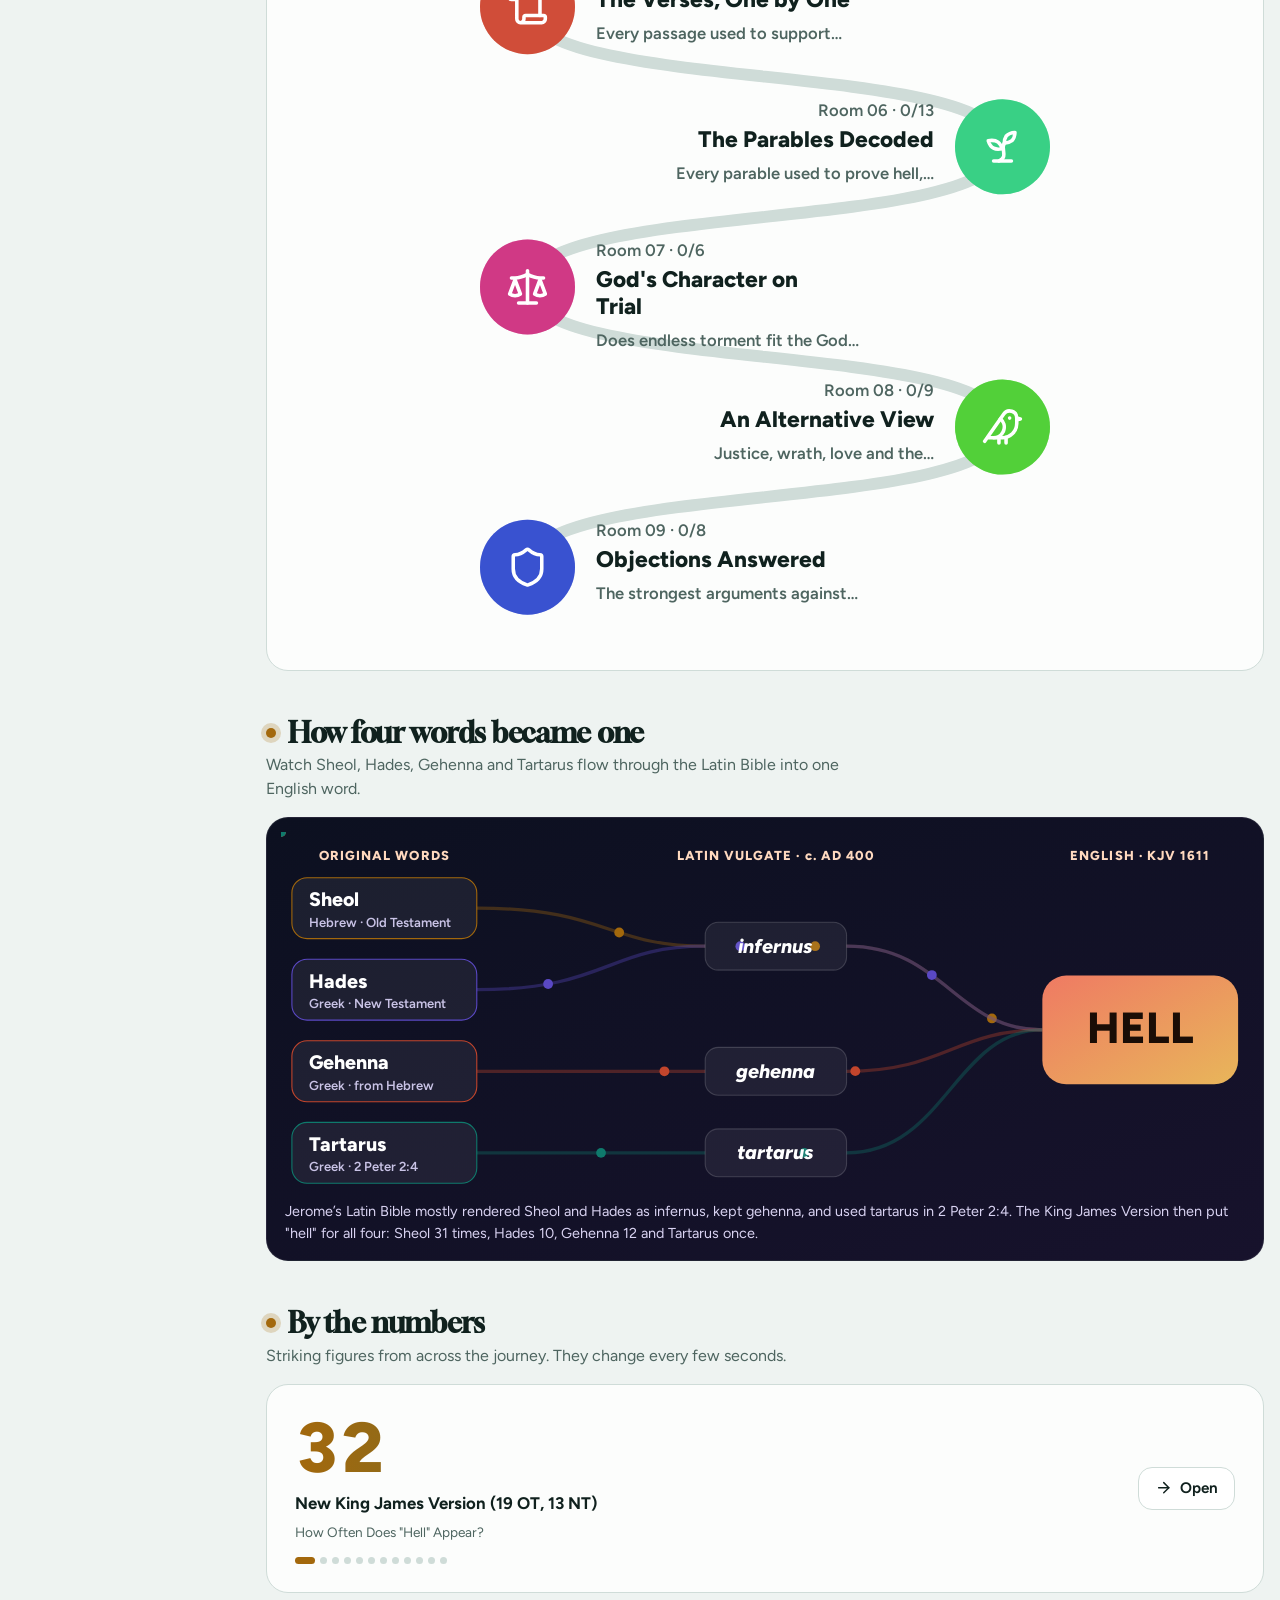
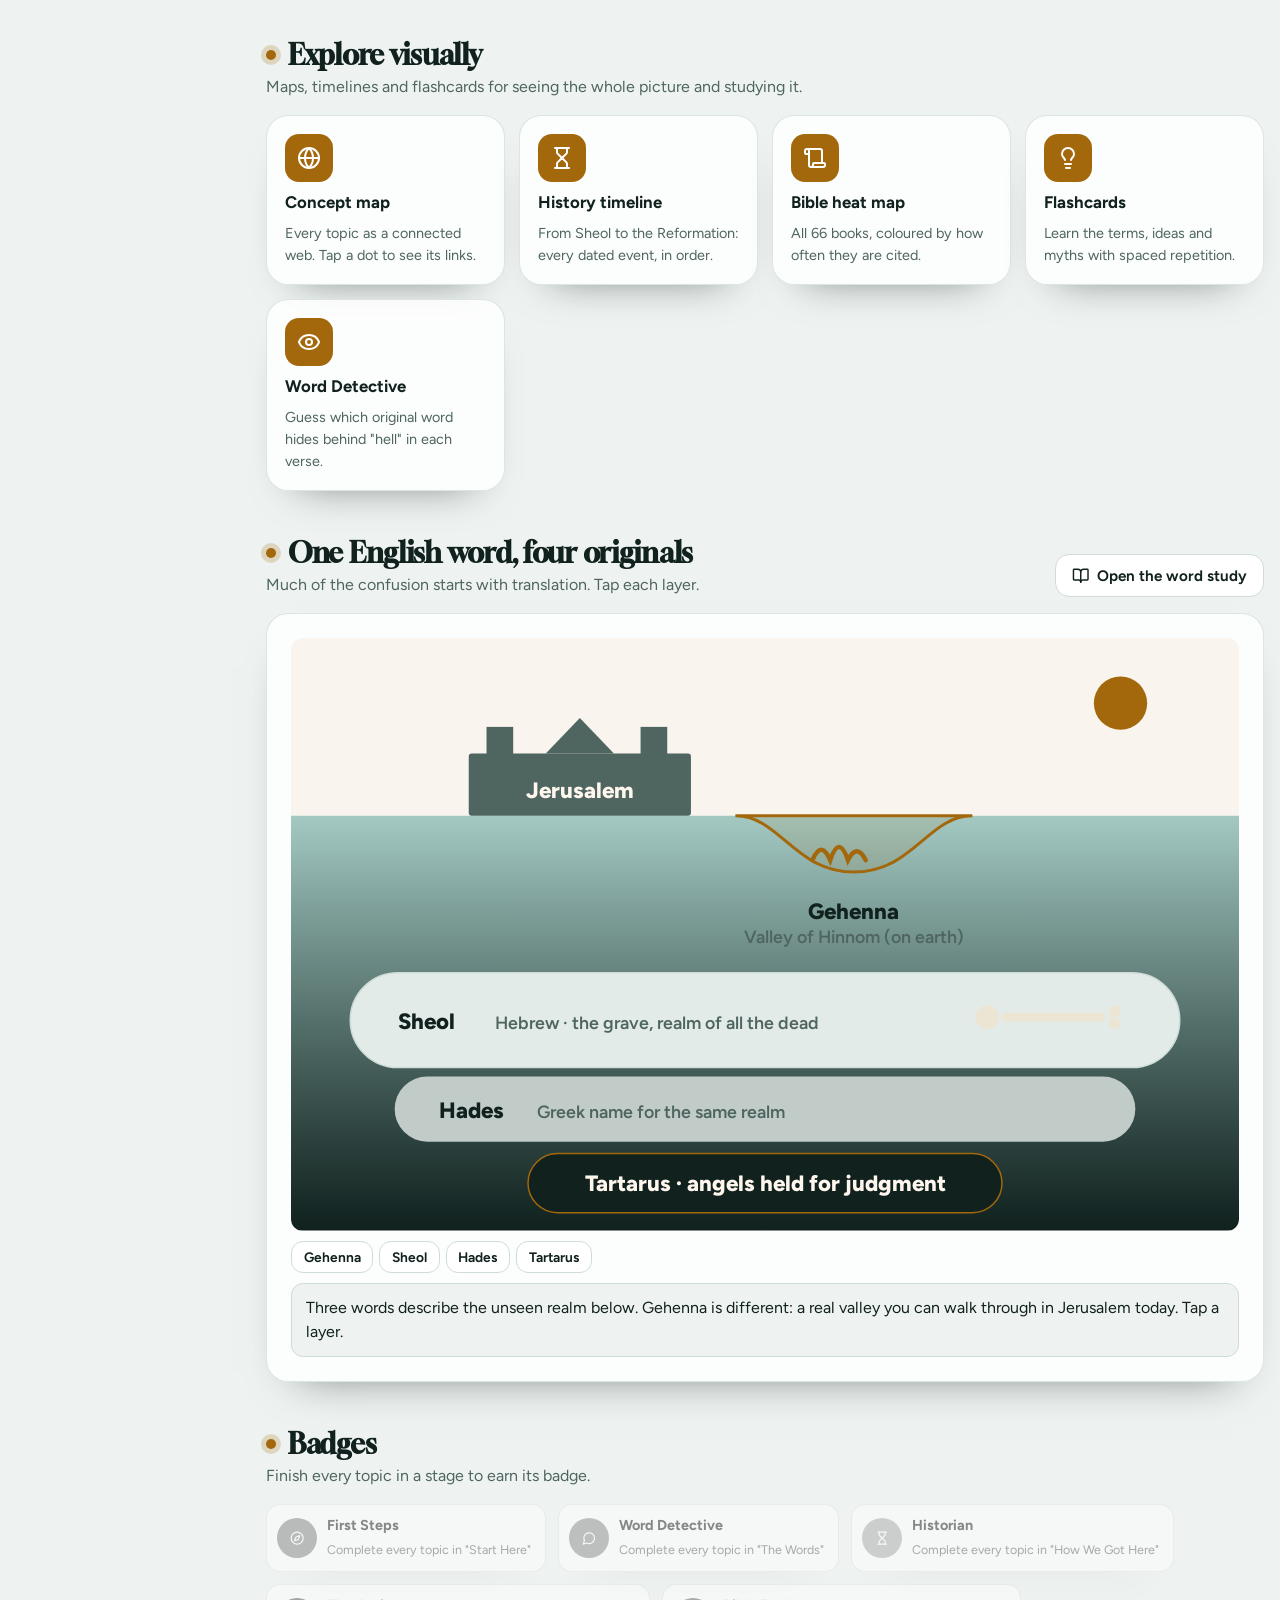
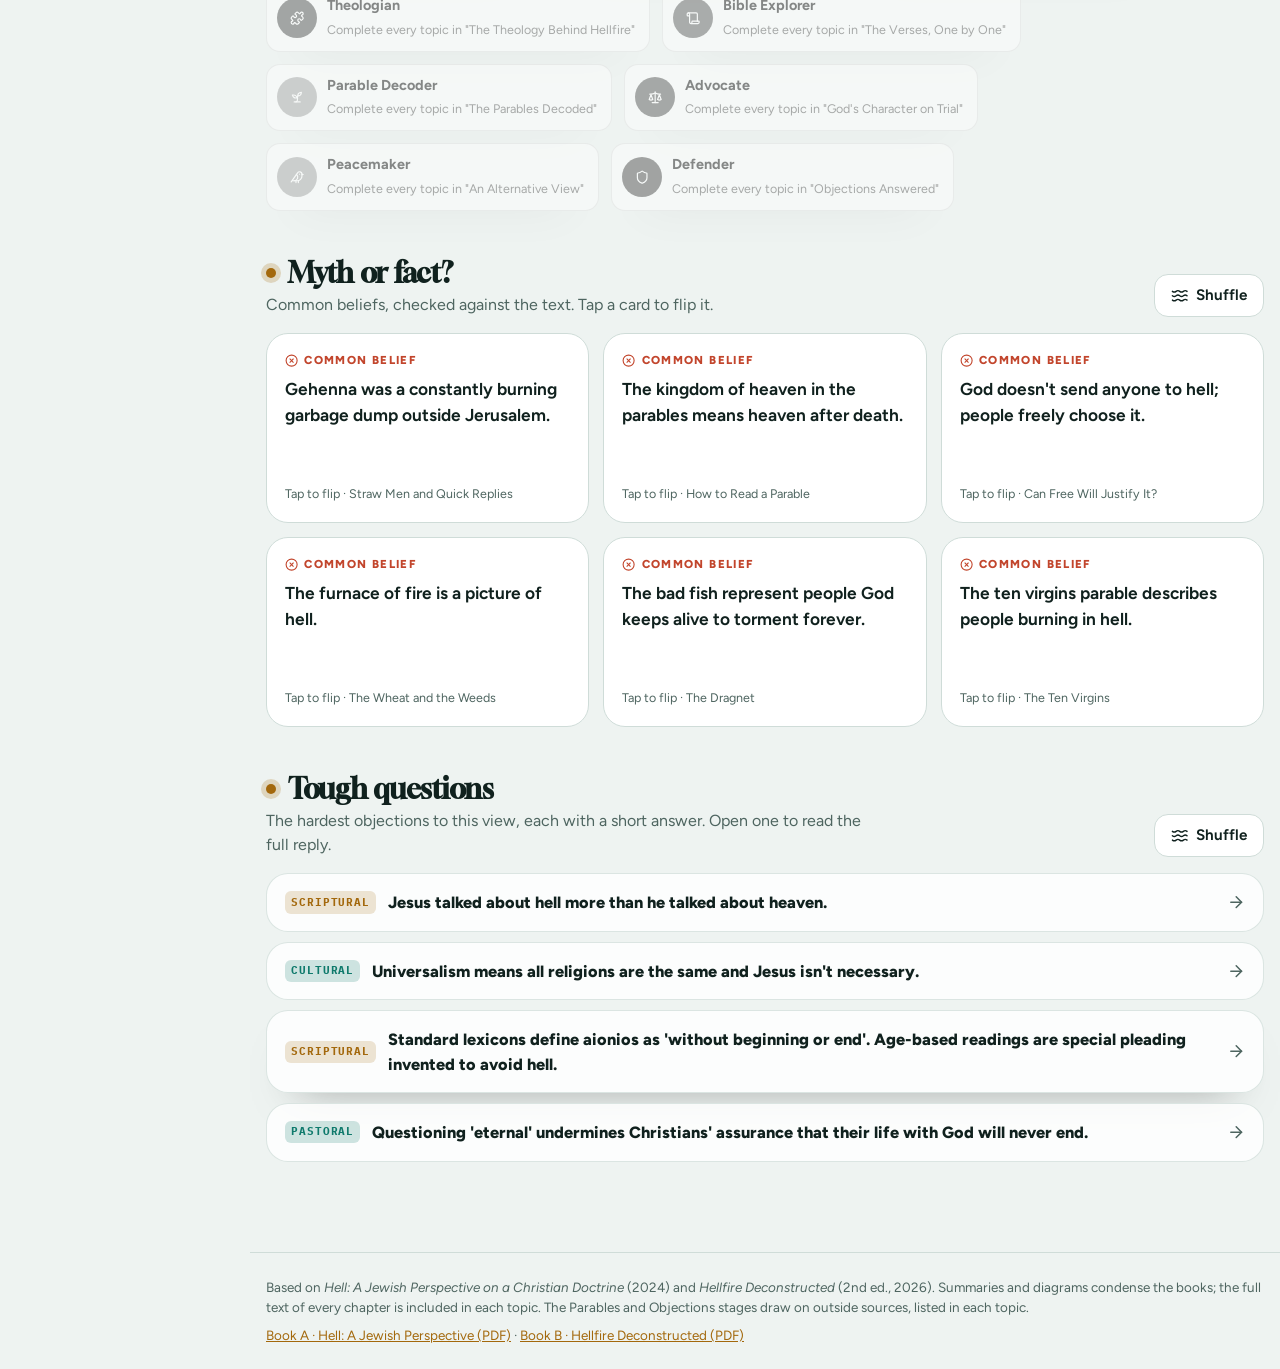
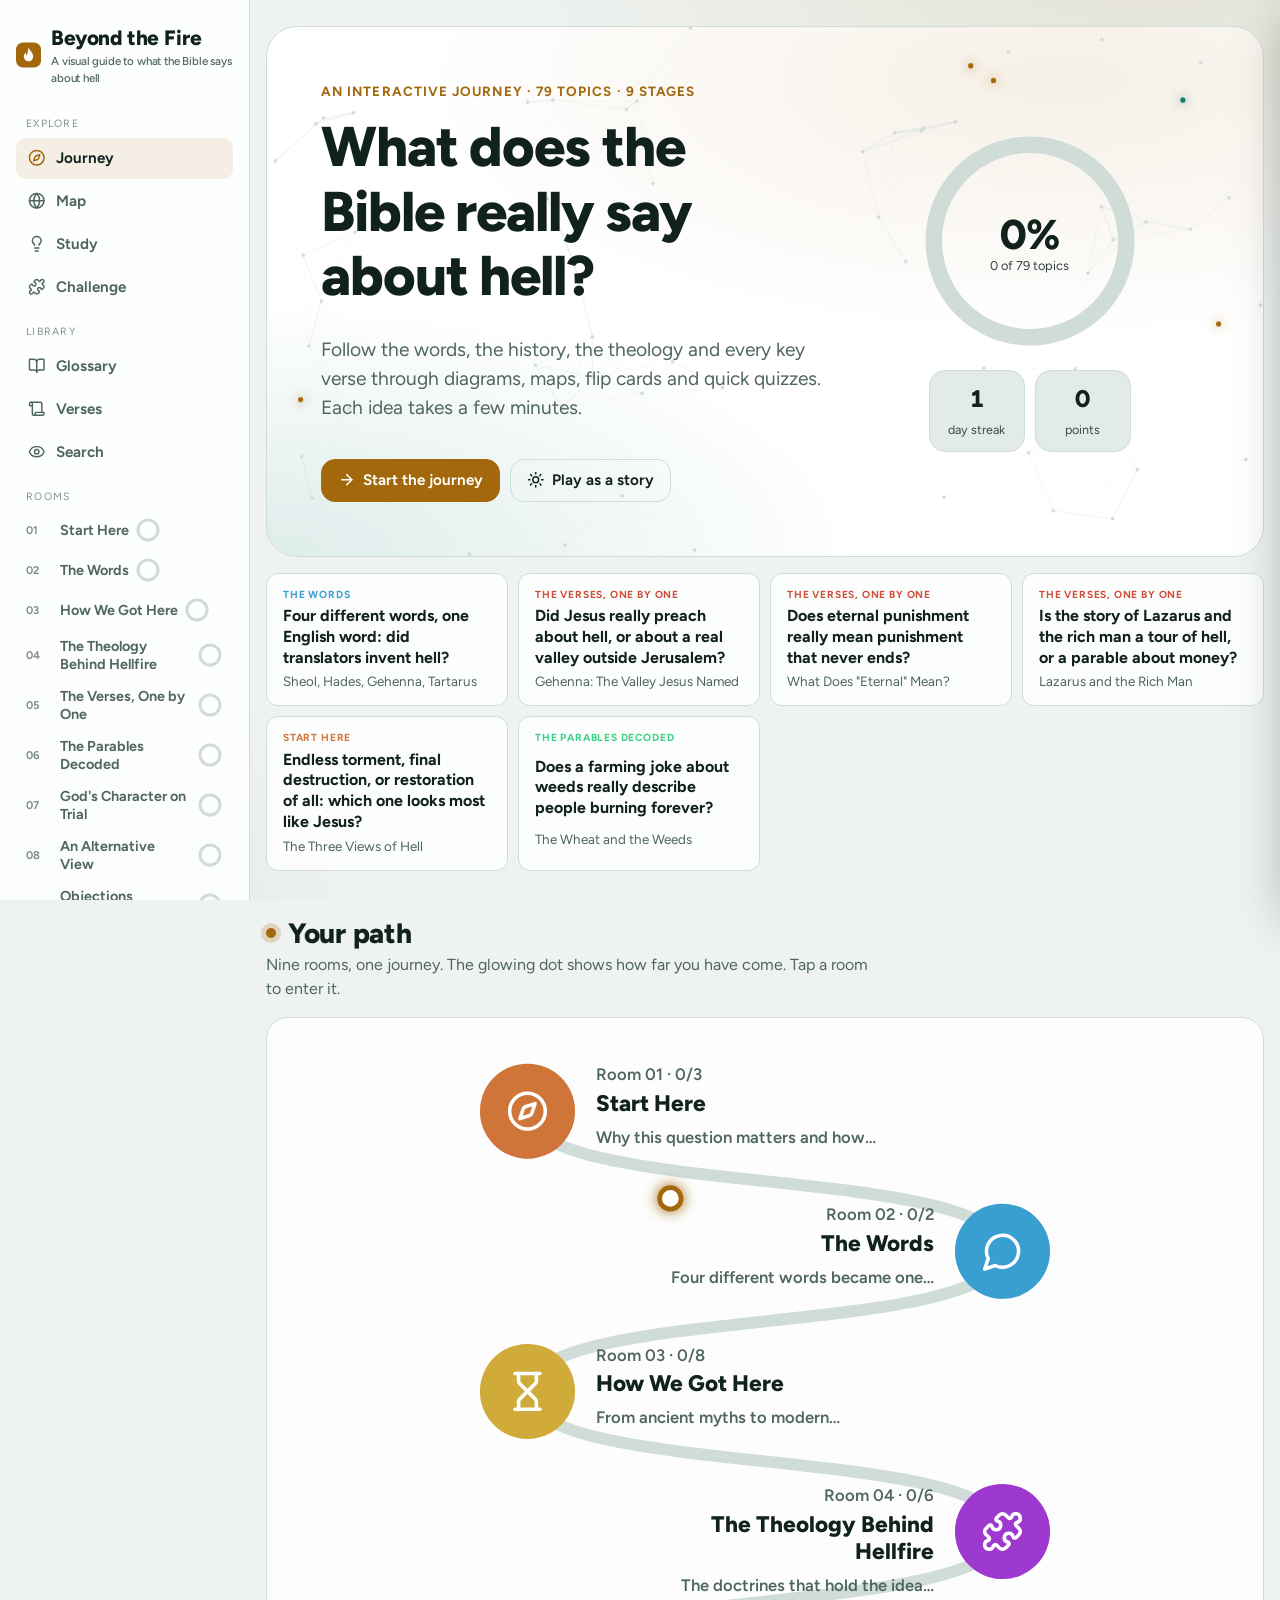
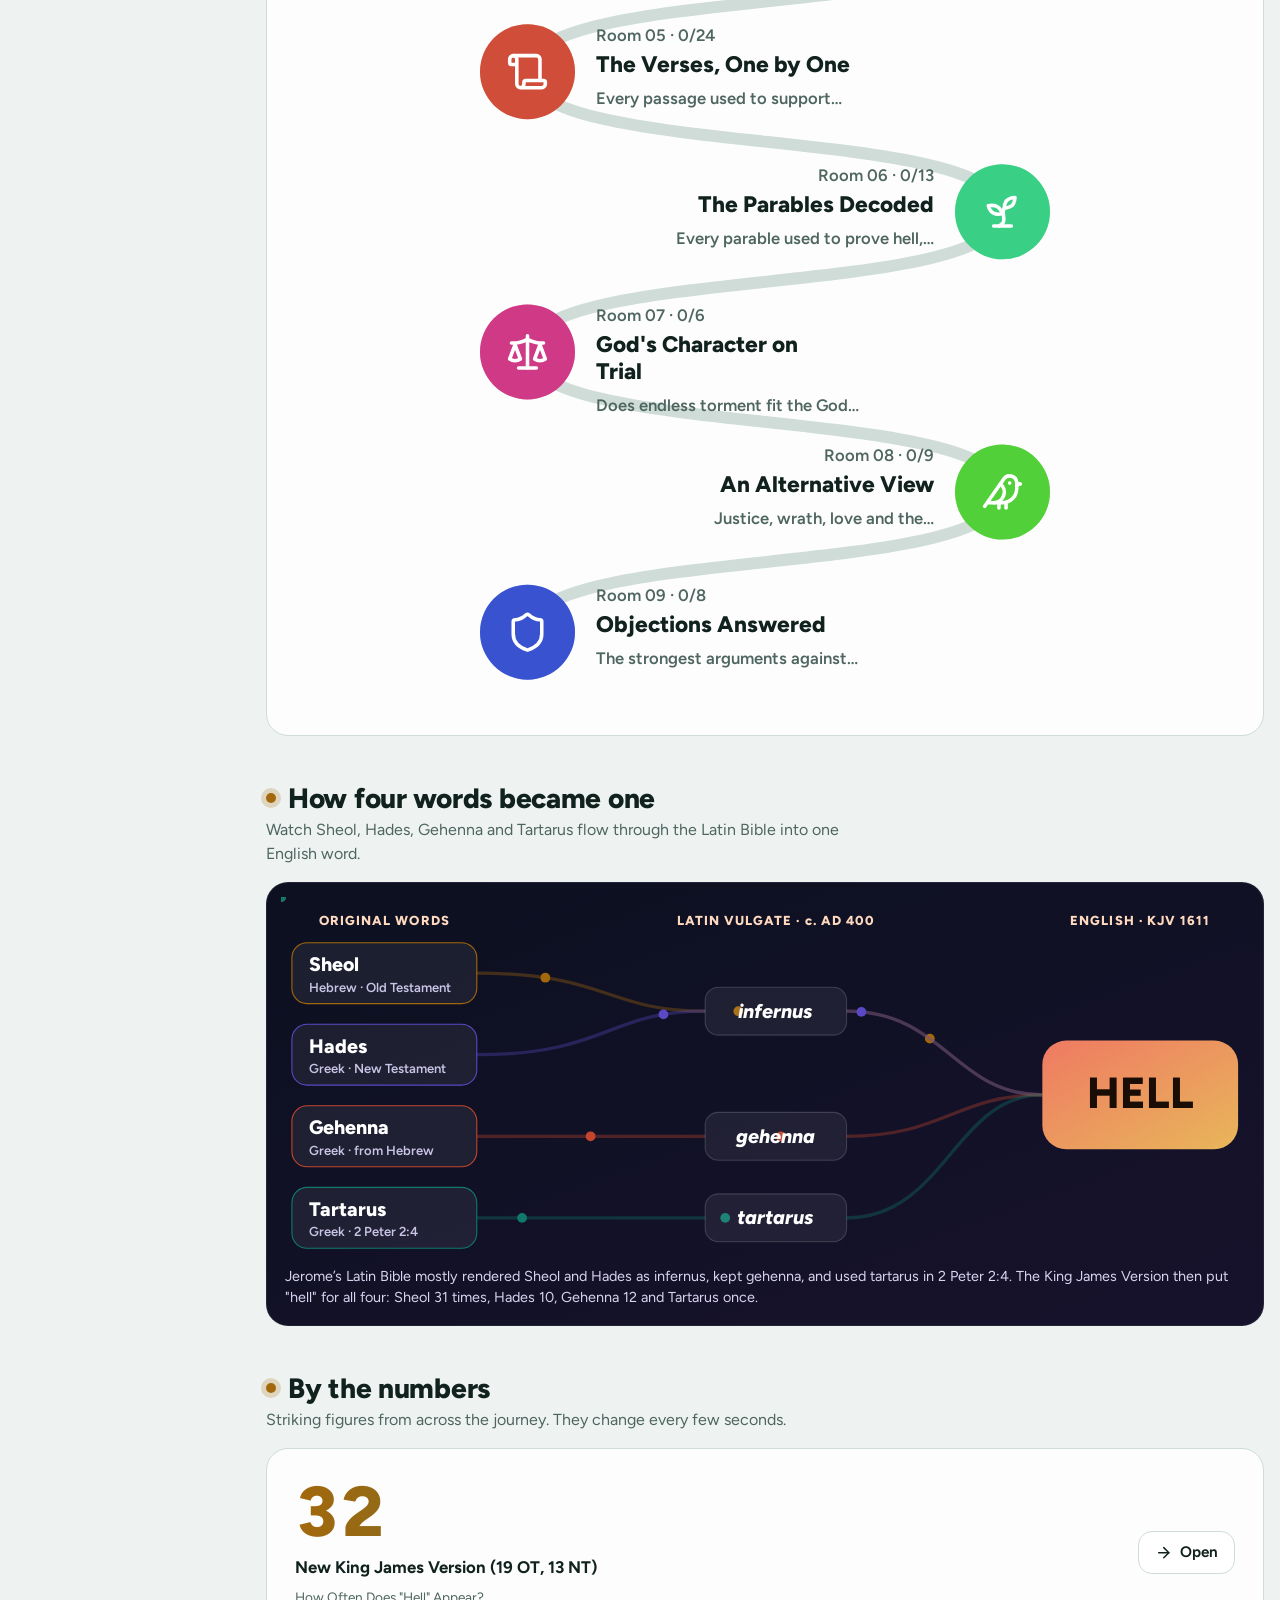
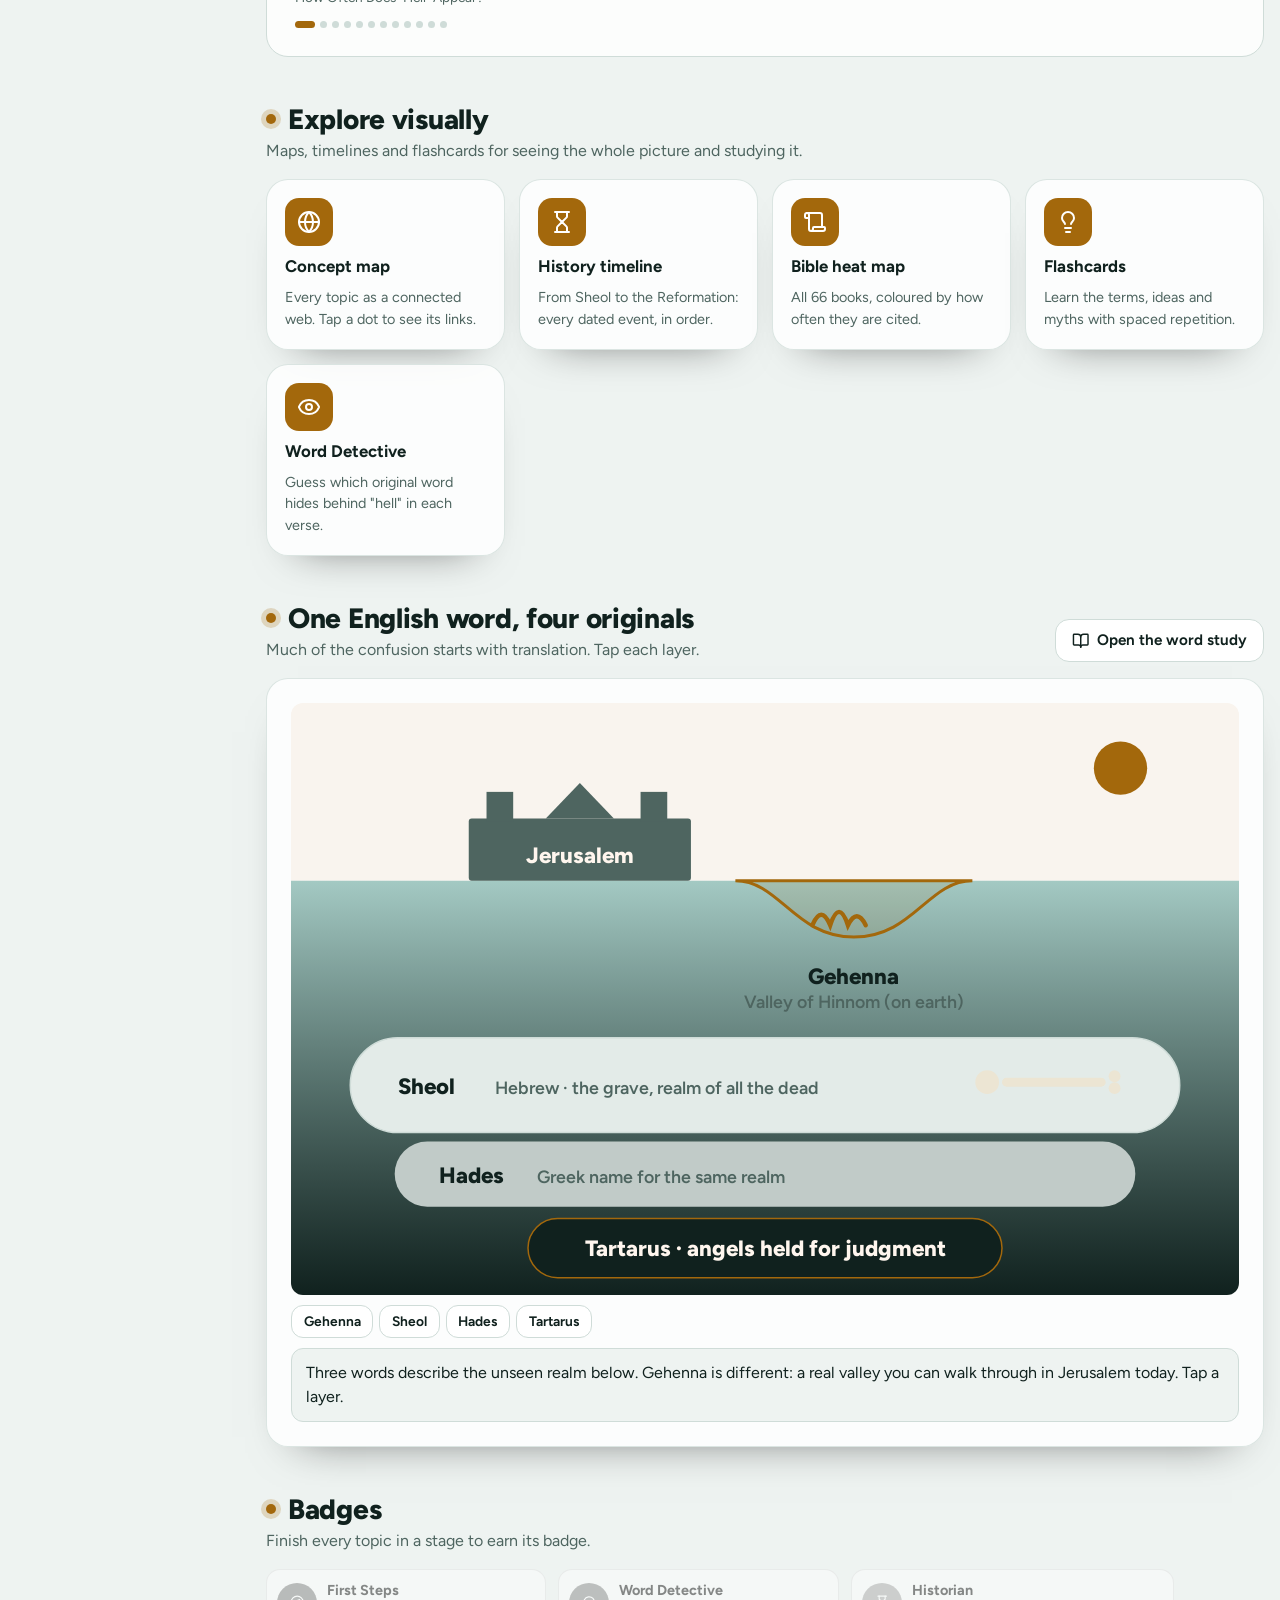
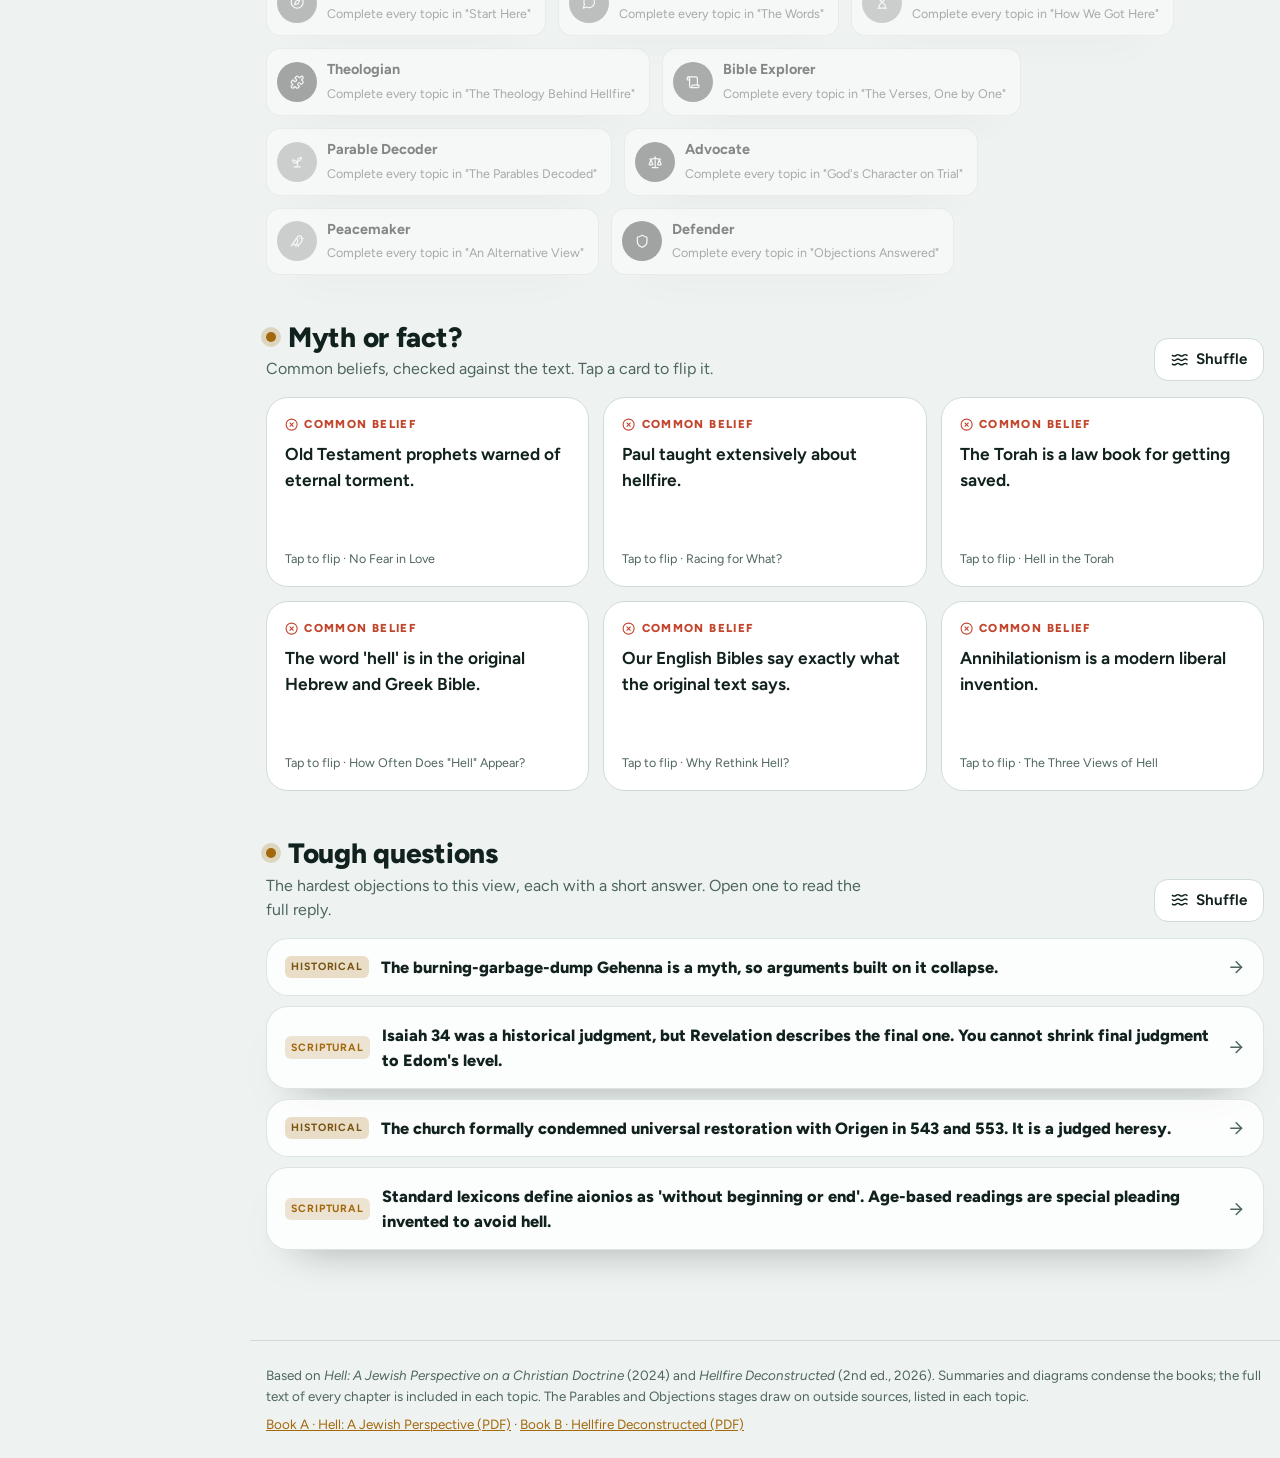
